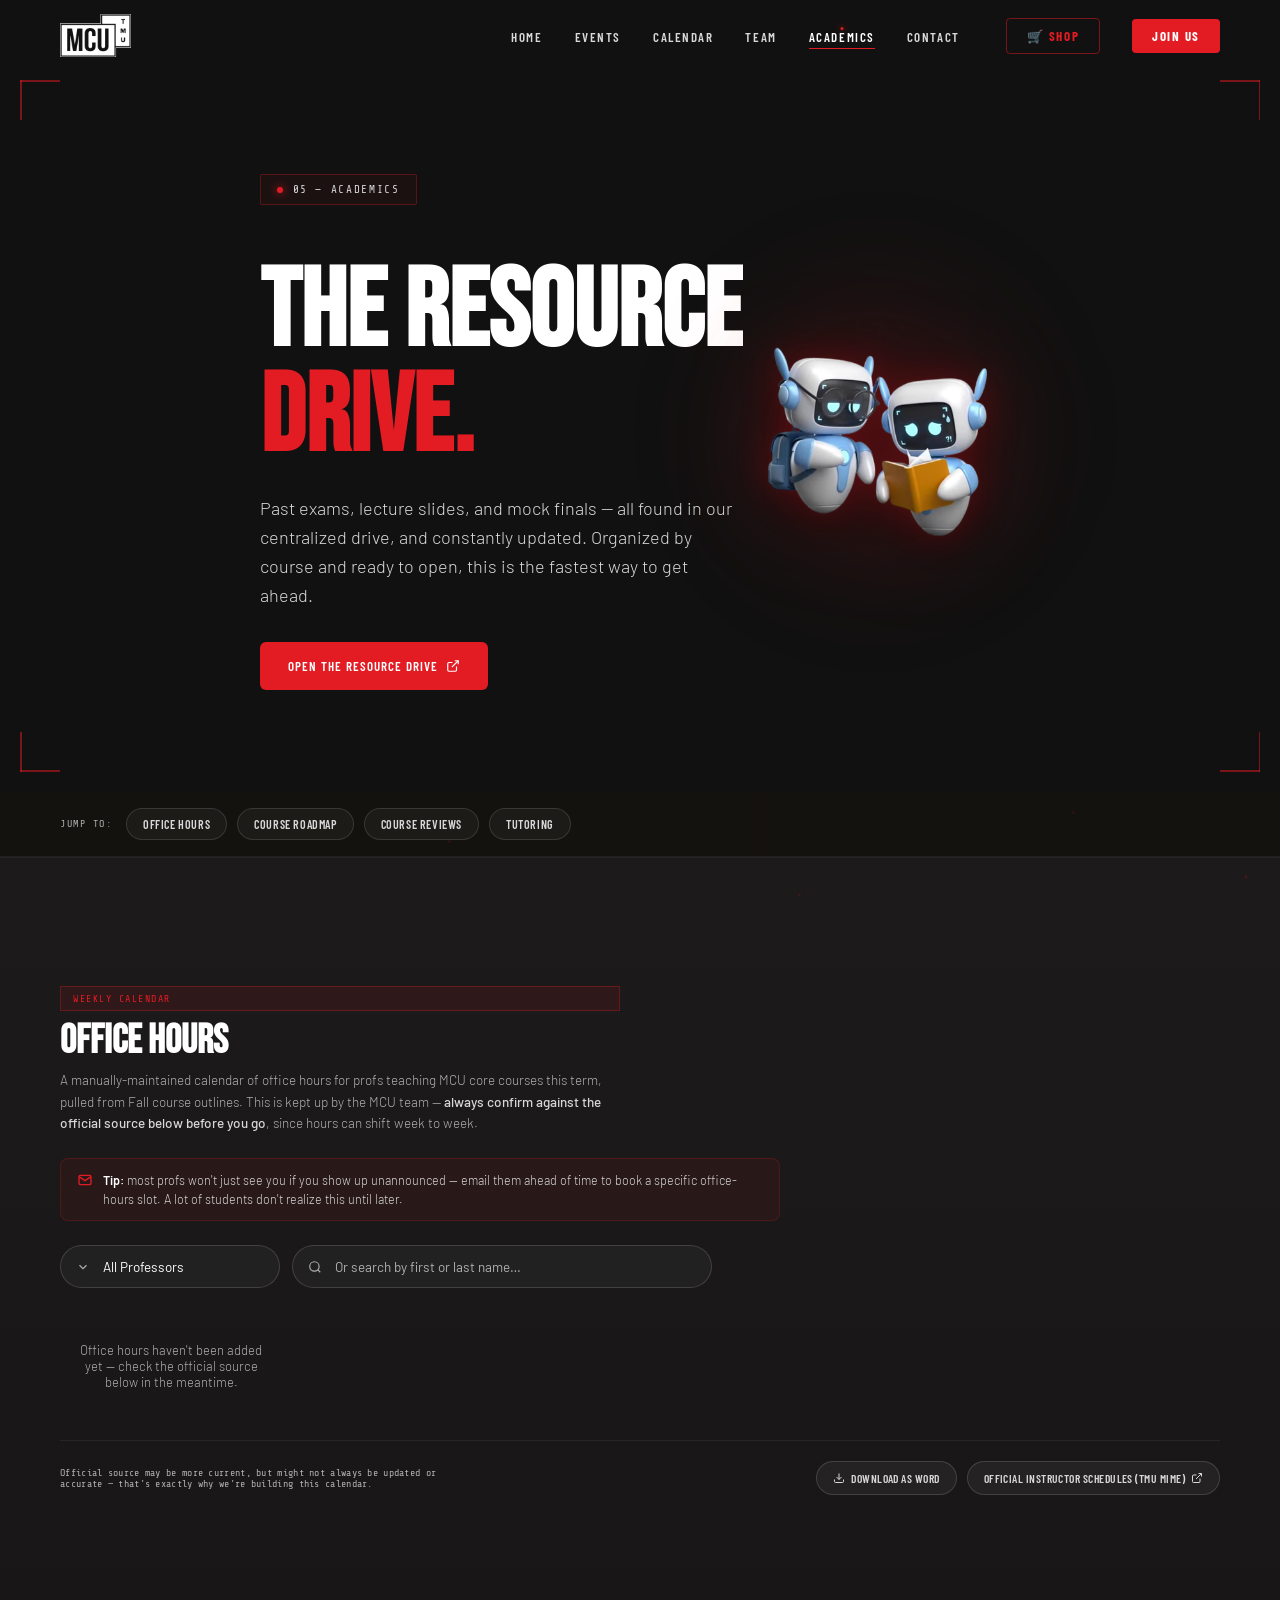
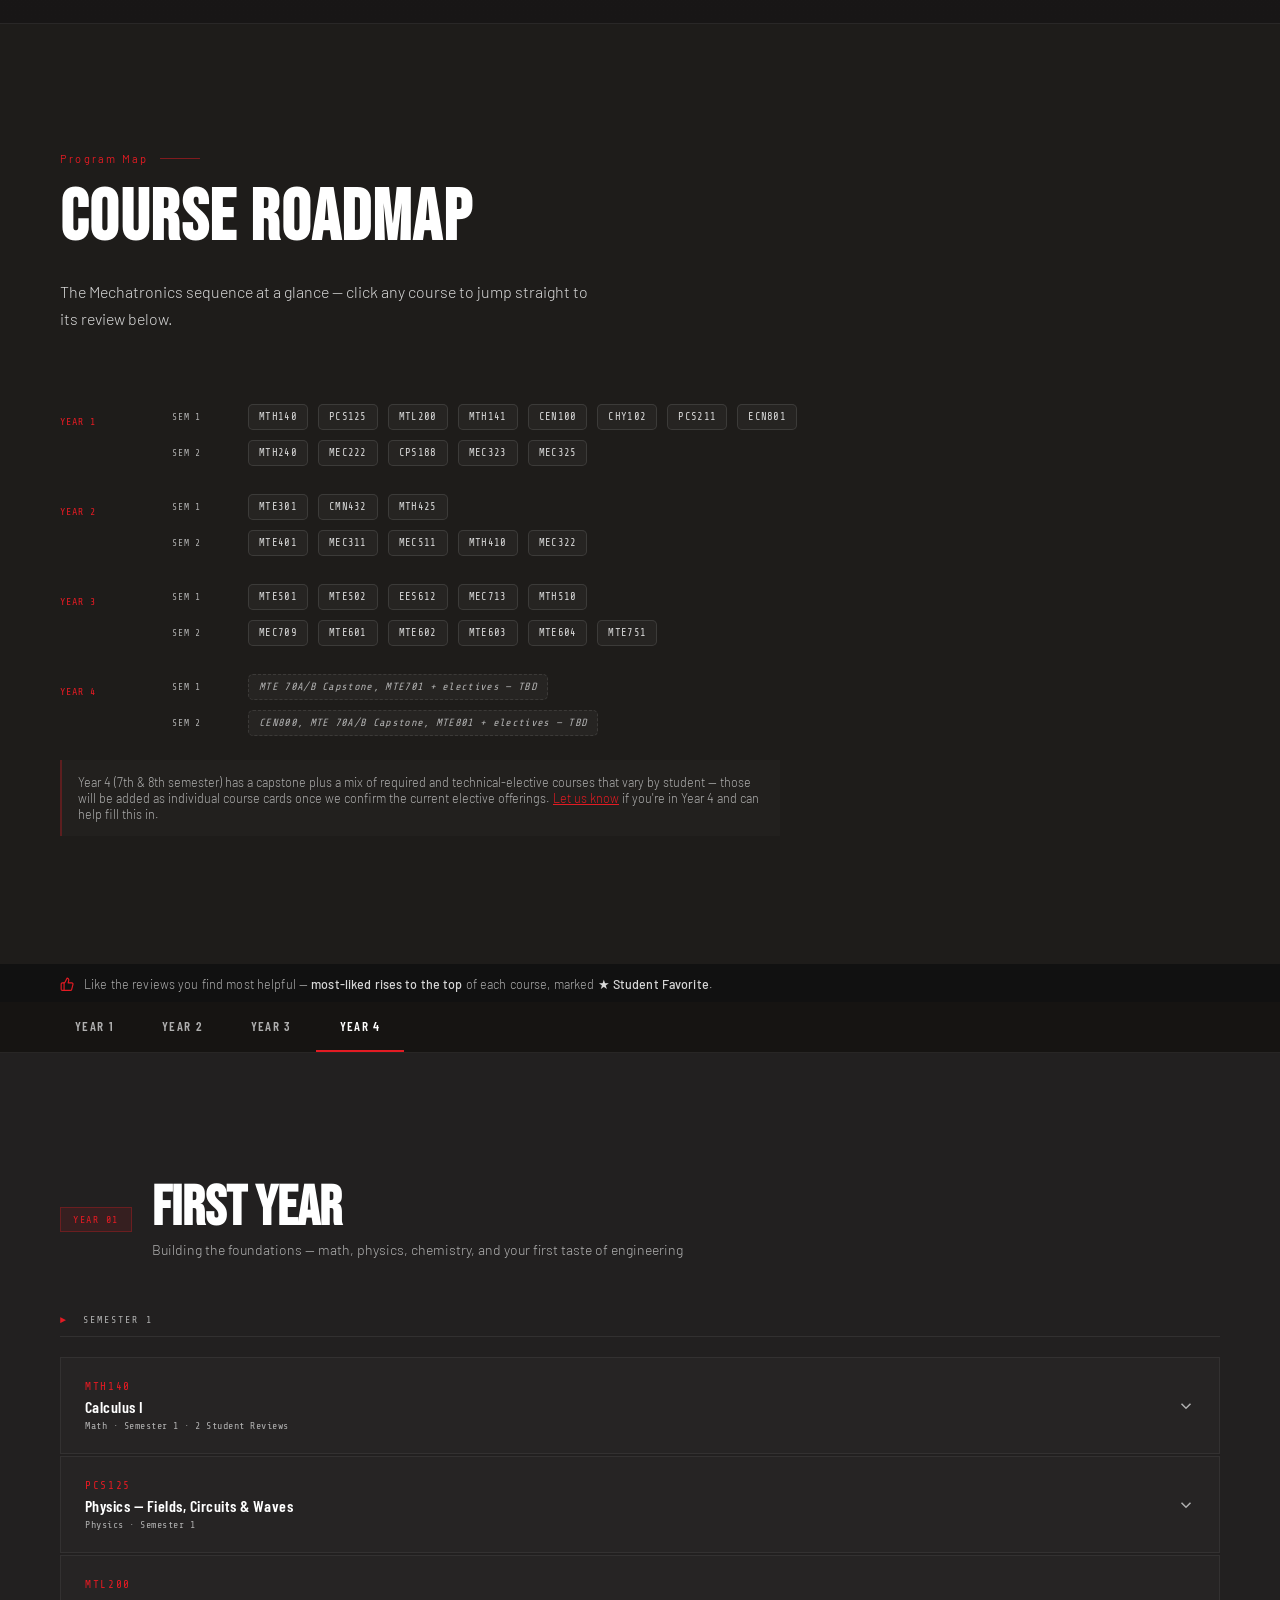
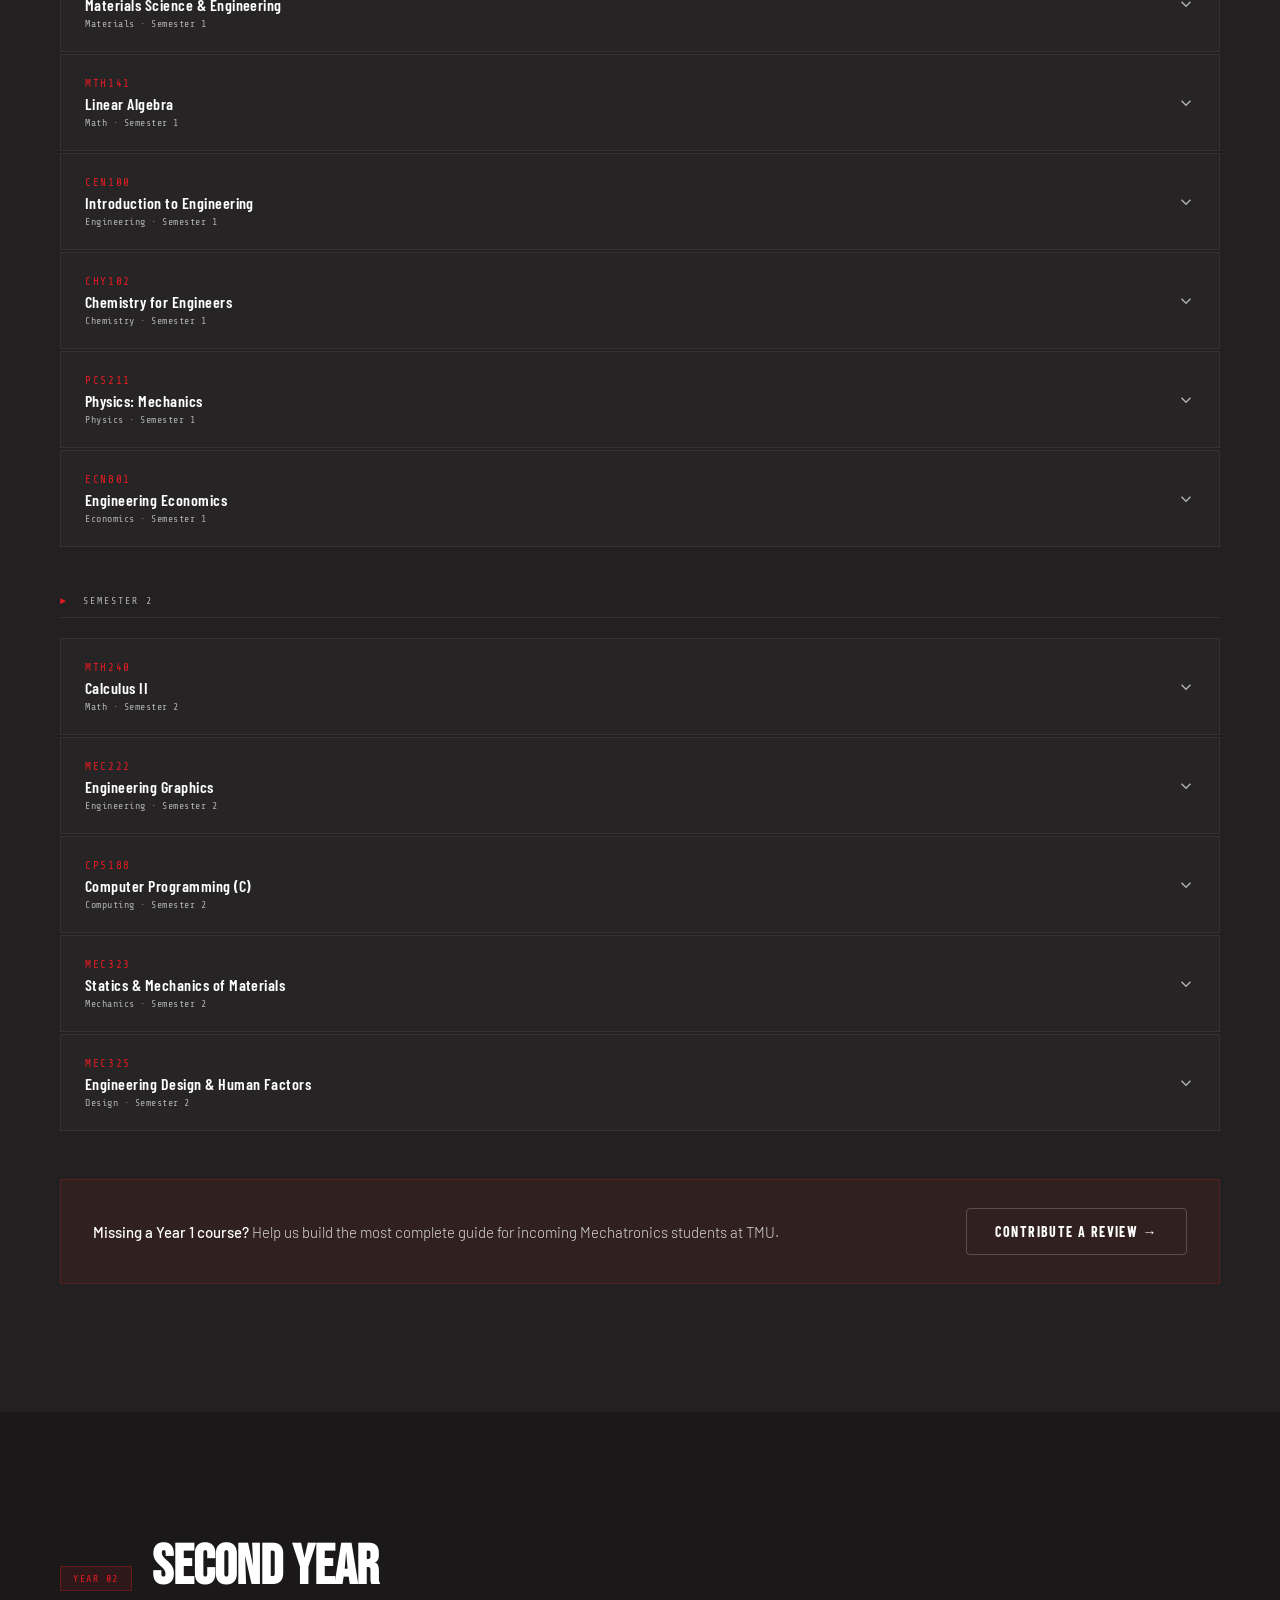
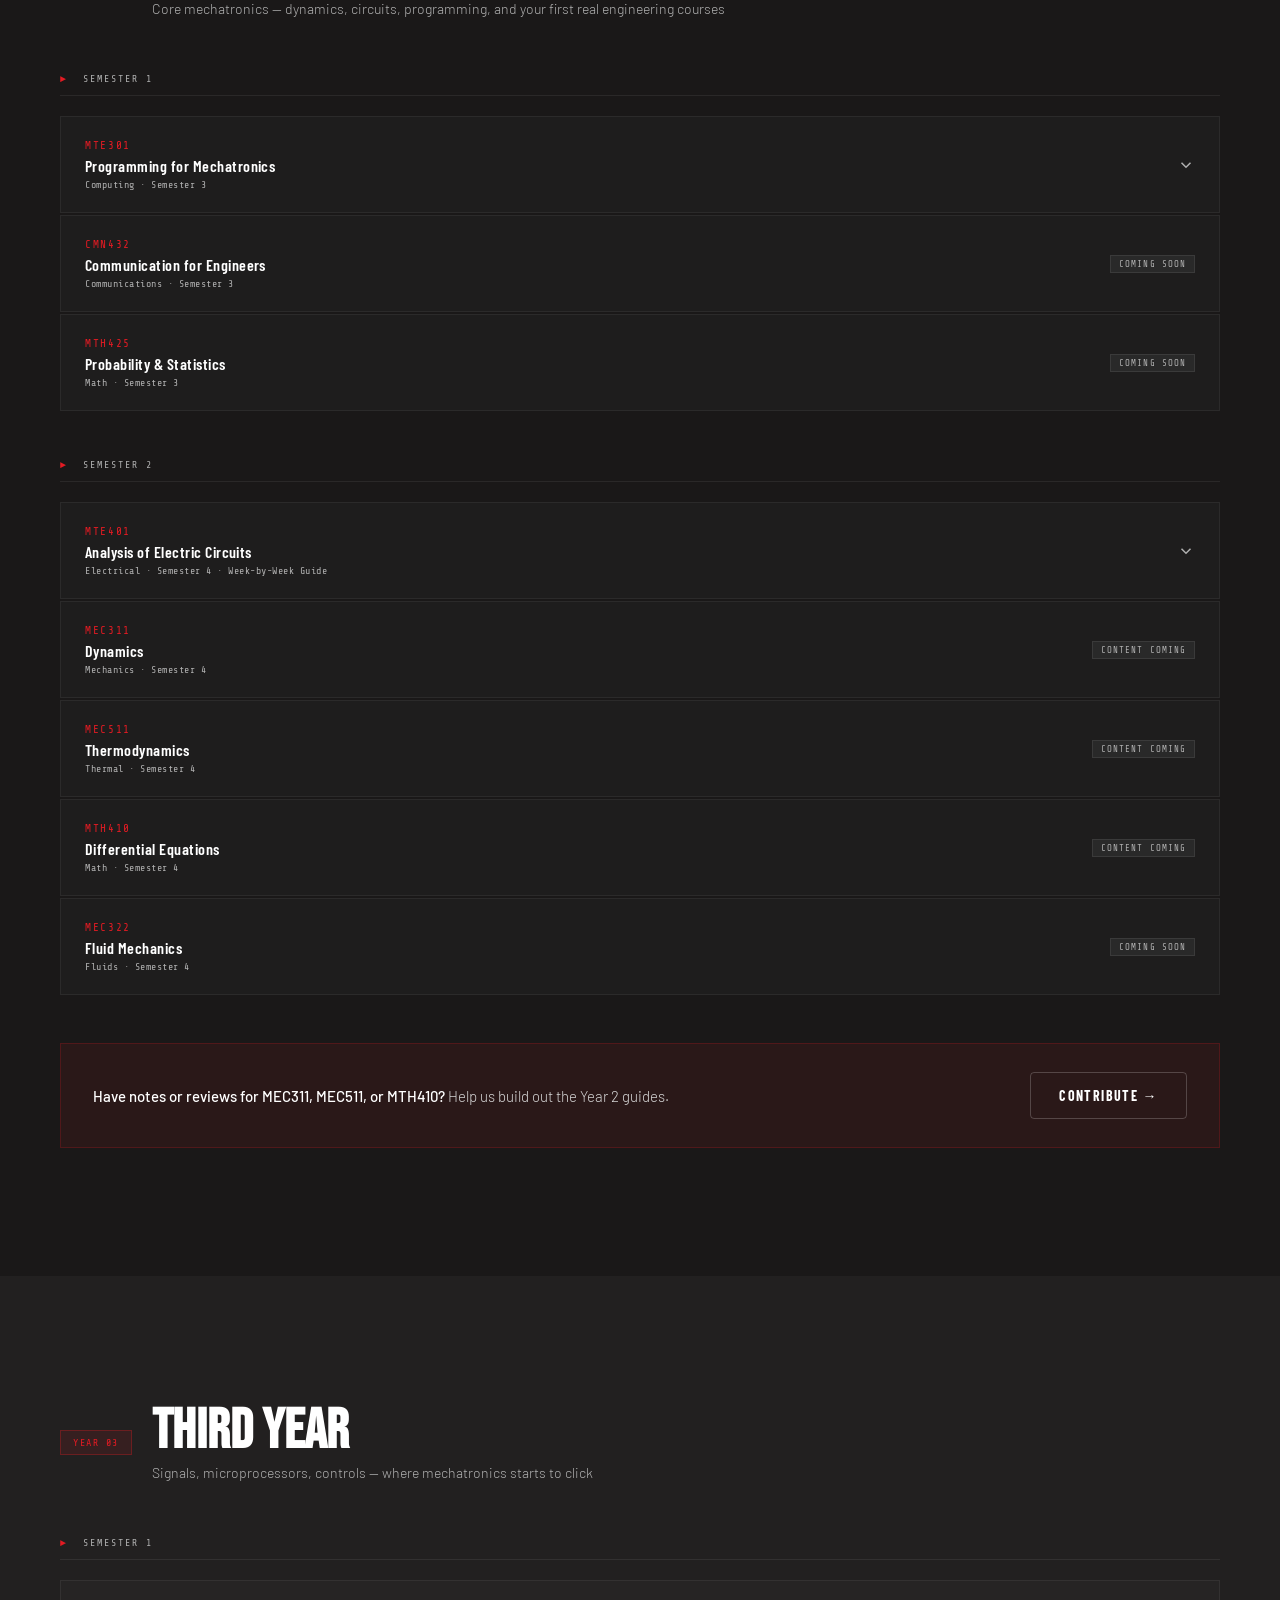
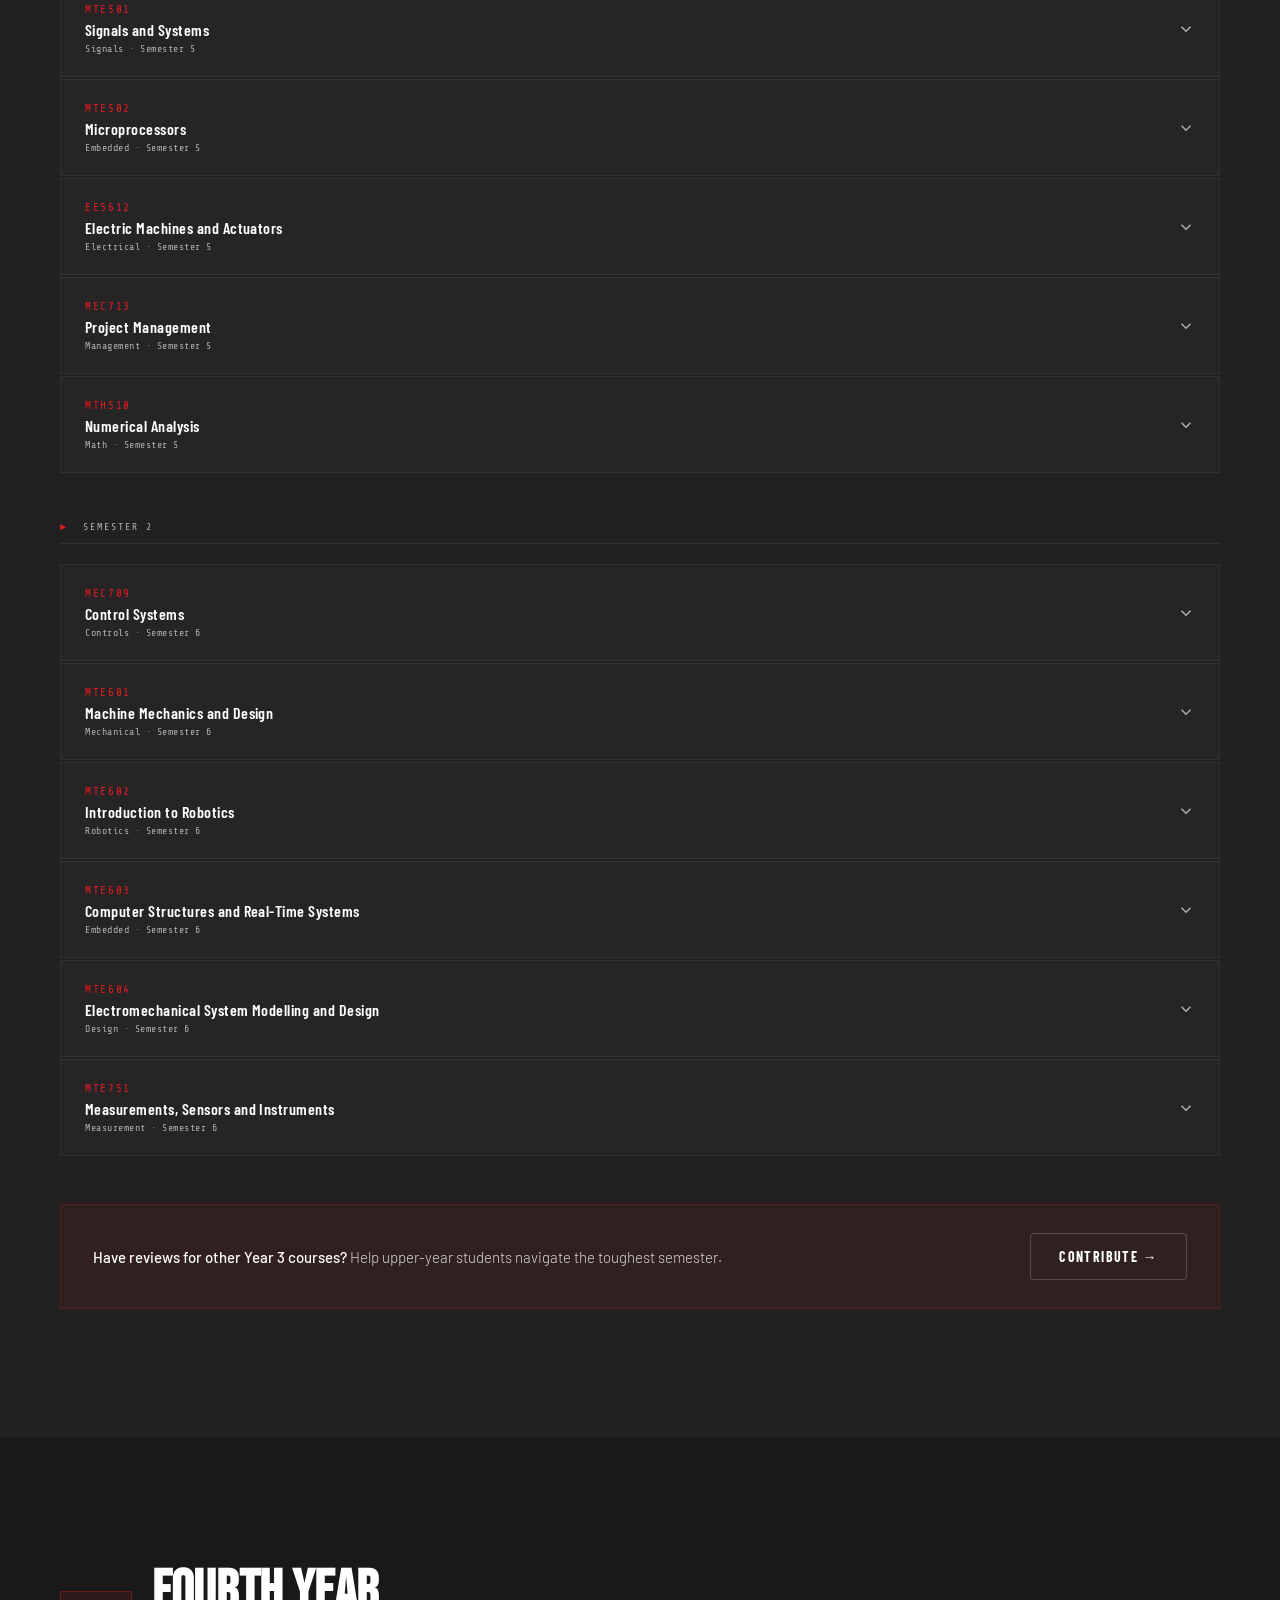
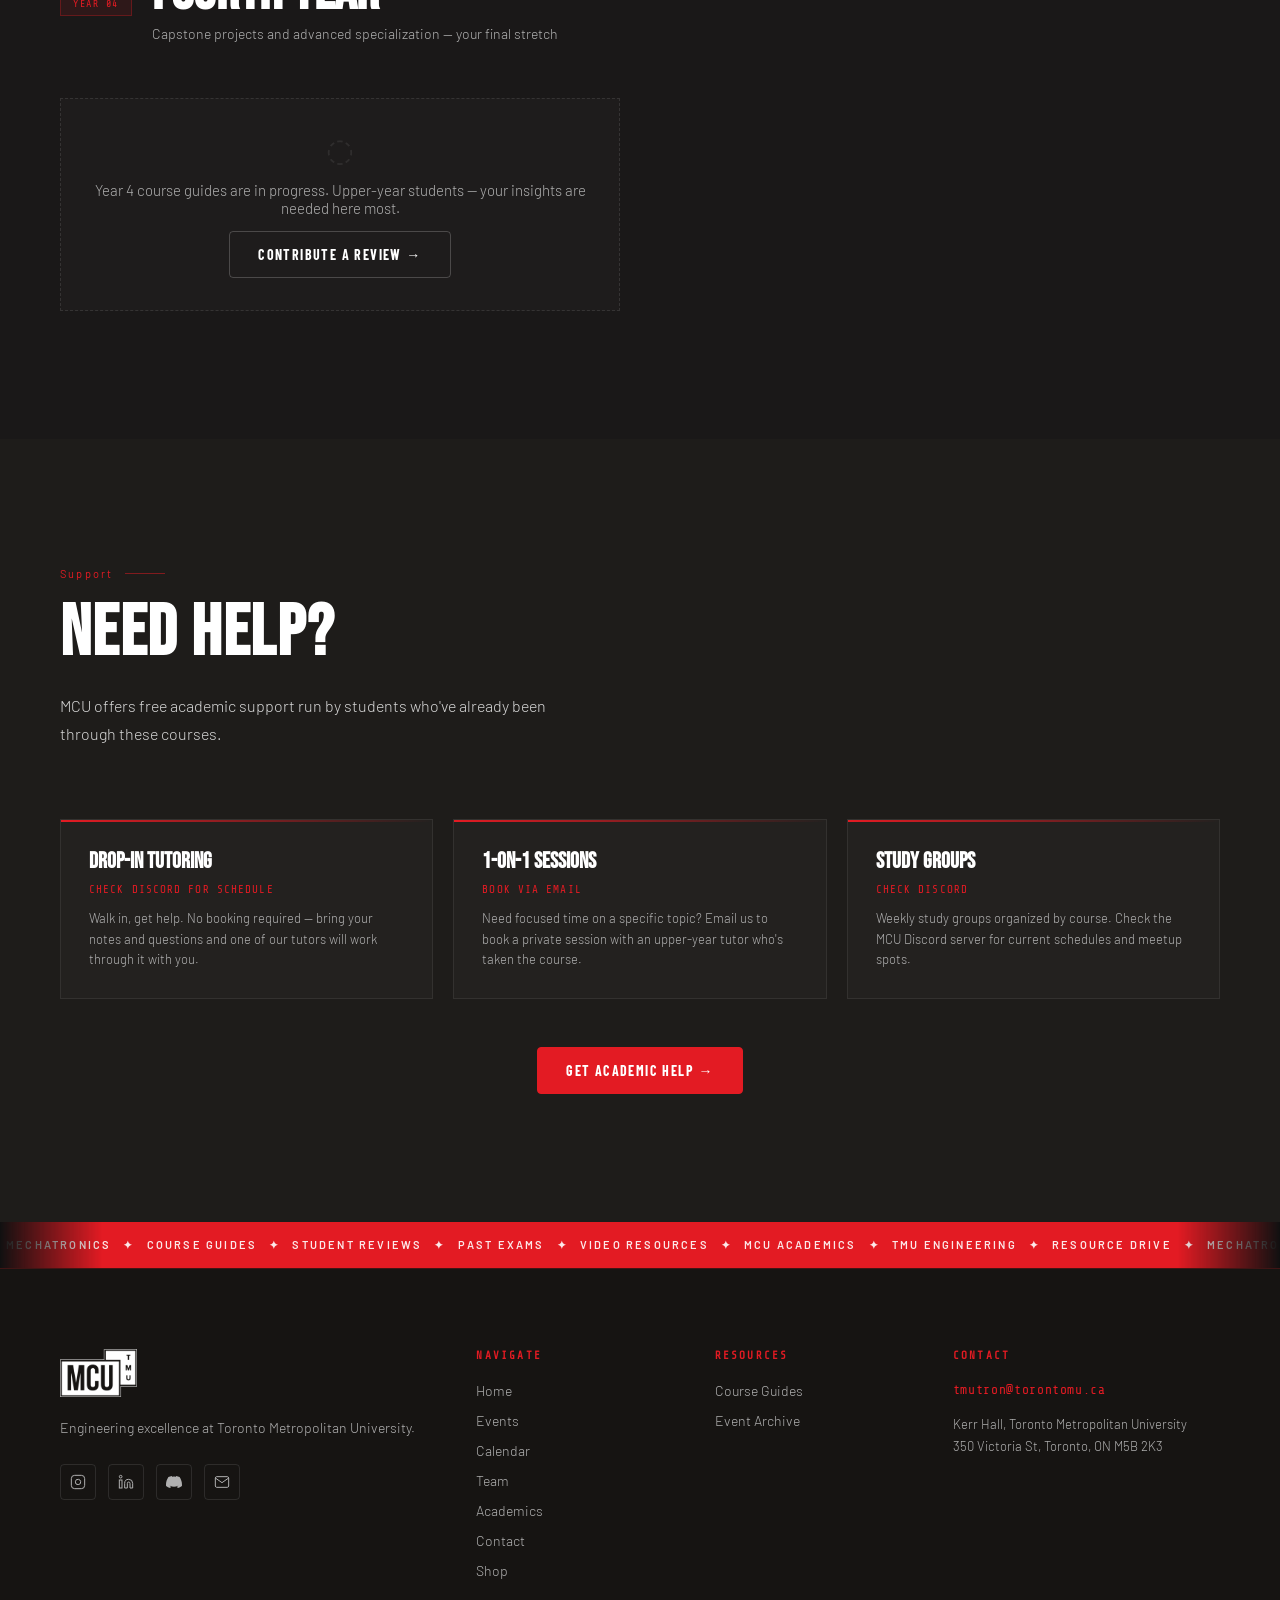
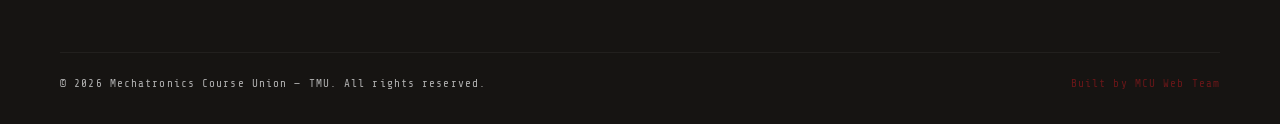
==== academics.html @ f2f5fd99 "Update print statement from 'Hello' to 'Goodbye'" ====
<!DOCTYPE html>
<html lang="en">
<head>
  <meta charset="UTF-8" />
  <meta name="viewport" content="width=device-width, initial-scale=1.0" />
  <title>Academics — MCU | Mechatronics Course Union · TMU</title>
  <meta name="description" content="Course guides, student reviews, video resources, and tutoring support — curated by MCU students who've been there." />
  <link rel="icon" href="/favicon.ico" sizes="any">
  <link rel="icon" type="image/png" sizes="32x32" href="/favicon-32.png">
  <link rel="icon" type="image/png" sizes="16x16" href="/favicon-16.png">
  <link rel="apple-touch-icon" href="/apple-touch-icon.png">
  <link rel="icon" type="image/png" sizes="192x192" href="/favicon-192.png">
  <link rel="preconnect" href="https://fonts.googleapis.com" />
  <link rel="preconnect" href="https://fonts.gstatic.com" crossorigin />
  <link href="https://fonts.googleapis.com/css2?family=Bebas+Neue&family=Barlow:ital,wght@0,300;0,400;0,500;0,600;1,300&family=Barlow+Condensed:wght@400;600;700&family=Share+Tech+Mono&display=swap" rel="stylesheet" />
  <link rel="stylesheet" href="css/style.css" />
  <style>
    #academics-hero {
      min-height: 60vh;
      background: var(--black);
      display: flex;
      align-items: center;
      padding-top: var(--nav-h);
      position: relative;
      overflow: hidden;
    }
    #academics-hero canvas { position: absolute; inset: 0; width: 100%; height: 100%; z-index: 0; }
    .ac-hero-inner { display: flex; align-items: center; justify-content: space-between; gap: 48px; padding: clamp(60px,8vw,120px) 0; }
    .ac-hero-left { flex: 1; min-width: 0; }
    .ac-hero-right { flex-shrink: 0; }
    .ac-hud-panel {
      background: rgba(255,255,255,0.03);
      border: 1px solid rgba(227,27,35,0.3);
      padding: 28px 32px;
      font-family: var(--font-mono);
      font-size: 11px;
      color: var(--steel);
      text-transform: uppercase;
      letter-spacing: 0.1em;
      position: relative;
    }
    .ac-hud-panel::before { content: ''; position: absolute; top: 0; left: 0; right: 0; height: 2px; background: linear-gradient(90deg, var(--red), transparent); }
    .ac-hud-row { display: flex; align-items: baseline; gap: 12px; padding: 10px 0; border-bottom: 1px solid rgba(255,255,255,0.06); }
    .ac-hud-row:last-child { border-bottom: none; }
    .ac-hud-num { font-size: 28px; color: var(--red); font-family: var(--font-display); letter-spacing: 0; line-height: 1; }
    .ac-hud-label { font-size: 10px; color: var(--steel); }
    #office-hours-strip {
      background: linear-gradient(180deg, #1c1a1a 0%, #181616 100%);
      border-top: 1px solid rgba(255,255,255,0.06);
      border-bottom: 1px solid rgba(255,255,255,0.06);
      padding: 28px 0;
      position: relative;
    }
    .oh-strip-inner {
      display: flex;
      align-items: center;
      justify-content: space-between;
      gap: 24px;
      flex-wrap: wrap;
    }
    .oh-left { display: flex; align-items: center; gap: 18px; }
    .oh-icon {
      width: 44px; height: 44px;
      border-radius: 10px;
      background: rgba(227,27,35,0.1);
      border: 1px solid rgba(227,27,35,0.3);
      display: flex; align-items: center; justify-content: center;
      flex-shrink: 0; color: var(--red);
    }
    .oh-text h3 {
      font-family: var(--font-cond); font-size: 16px; font-weight: 700;
      letter-spacing: 0.04em; color: var(--white); text-transform: uppercase; margin-bottom: 3px;
    }
    .oh-text p { font-family: var(--font-body); font-size: 13px; color: var(--steel); font-weight: 300; max-width: 480px; }
    .oh-link-btn {
      display: inline-flex; align-items: center; gap: 8px;
      font-family: var(--font-cond); font-size: 12px; font-weight: 600;
      letter-spacing: 0.08em; text-transform: uppercase;
      color: var(--white); background: var(--red);
      padding: 12px 22px; text-decoration: none; border-radius: 6px;
      transition: background 0.2s, transform 0.2s; flex-shrink: 0; white-space: nowrap;
    }
    .oh-link-btn:hover { background: #ff2530; transform: translateY(-1px); }
    @media (max-width: 700px) {
      .oh-strip-inner { flex-direction: column; align-items: flex-start; }
      .oh-link-btn { width: 100%; justify-content: center; }
    }
    .year-tab-bar {
      position: sticky; top: var(--nav-h); z-index: 50;
      background: #161412; border-bottom: 1px solid rgba(255,255,255,0.08);
      display: flex; align-items: center; overflow-x: auto; scrollbar-width: none;
    }
    .year-tab-bar::-webkit-scrollbar { display: none; }
    .year-tab-bar-inner { display: flex; align-items: center; gap: 0; padding: 0 clamp(16px,4vw,64px); min-width: max-content; }
    .yr-tab {
      font-family: var(--font-cond); font-size: 13px; font-weight: 600;
      letter-spacing: 0.1em; text-transform: uppercase; color: var(--steel);
      padding: 16px 24px; cursor: pointer; border: none; background: none;
      border-bottom: 2px solid transparent; transition: color 0.2s, border-color 0.2s; white-space: nowrap;
    }
    .yr-tab:hover { color: var(--white); }
    .yr-tab.active { color: var(--white); border-bottom-color: var(--red); }
    .year-section { padding: var(--section-pad) 0; position: relative; overflow: hidden; }
    .year-section:nth-child(odd) { background: #222020; }
    .year-section:nth-child(even) { background: #1a1818; }
    .year-section-header { display: flex; align-items: center; gap: 20px; margin-bottom: 56px; }
    .year-badge {
      font-family: var(--font-mono); font-size: 10px; letter-spacing: 0.15em;
      color: var(--red); background: rgba(227,27,35,0.1);
      border: 1px solid rgba(227,27,35,0.3); padding: 6px 12px; text-transform: uppercase;
    }
    .year-title-block { flex: 1; }
    .year-title-block h2 { font-family: var(--font-display); font-size: clamp(36px,5vw,56px); color: var(--white); line-height: 1; margin-bottom: 4px; }
    .year-title-block p { font-family: var(--font-body); font-size: 14px; color: var(--steel); font-weight: 300; }
    .semester-label {
      font-family: var(--font-mono); font-size: 10px; letter-spacing: 0.2em; text-transform: uppercase;
      color: var(--steel); margin-bottom: 20px; padding-bottom: 10px; border-bottom: 1px solid rgba(255,255,255,0.07);
    }
    .semester-label span { color: var(--red); margin-right: 8px; }
    .courses-grid {
      display: flex;
      flex-direction: column;
      gap: 2px;
      margin-bottom: 48px;
    }
    .course-card { background: rgba(255,255,255,0.02); border: 1px solid rgba(255,255,255,0.06); overflow: hidden; transition: border-color 0.25s; }
    .course-card:hover { border-color: rgba(227,27,35,0.25); }
    .course-card.has-content { cursor: pointer; }
    .course-header { display: flex; align-items: center; justify-content: space-between; padding: 22px 24px; cursor: pointer; user-select: none; position: relative; }
    .course-header::before {
      content: ''; position: absolute; left: 0; top: 0; bottom: 0; width: 3px;
      background: var(--red); transform: scaleY(0);
      transition: transform 0.25s var(--ease-out-expo); transform-origin: bottom;
    }
    .course-card:hover .course-header::before, .course-card.open .course-header::before { transform: scaleY(1); }
    .course-code { font-family: var(--font-mono); font-size: 11px; color: var(--red); letter-spacing: 0.15em; margin-bottom: 4px; text-transform: uppercase; }
    .course-name { font-family: var(--font-cond); font-size: 16px; font-weight: 600; color: var(--white); letter-spacing: 0.03em; }
    .course-meta { font-family: var(--font-mono); font-size: 10px; color: var(--steel); margin-top: 4px; letter-spacing: 0.05em; }
    .course-chevron { color: var(--steel); transition: transform 0.3s var(--ease-out-expo), color 0.2s; flex-shrink: 0; }
    .course-card.open .course-chevron { transform: rotate(180deg); color: var(--red); }
    .course-coming-tag {
      font-family: var(--font-mono); font-size: 9px; letter-spacing: 0.12em;
      color: var(--steel); background: rgba(255,255,255,0.05);
      border: 1px solid rgba(255,255,255,0.08); padding: 3px 8px; text-transform: uppercase;
    }
    .course-body { max-height: 0; overflow: hidden; transition: max-height 0.55s cubic-bezier(0.16, 1, 0.3, 1); }
    .course-body.open { max-height: 4000px; }
    .course-body-inner { padding: 0 24px 28px; }
    .course-overview {
      font-family: var(--font-body); font-size: 14px; color: var(--steel-light);
      font-weight: 300; line-height: 1.75; margin-bottom: 20px;
      padding: 16px; background: rgba(255,255,255,0.02); border-left: 2px solid rgba(227,27,35,0.3);
    }
    .review-section { margin-bottom: 24px; }
    .review-section-title { font-family: var(--font-mono); font-size: 10px; letter-spacing: 0.18em; color: var(--red); text-transform: uppercase; margin-bottom: 12px; font-weight: 600; }
    .review-text { font-family: var(--font-body); font-size: 14.5px; color: var(--steel-light); font-weight: 300; line-height: 1.85; }
    .review-text ul { margin: 8px 0 8px 16px; display: flex; flex-direction: column; gap: 4px; }
    .review-text li::marker { color: var(--red); }
    .course-links { display: flex; flex-wrap: wrap; gap: 10px; margin-top: 18px; }
    .weeks-table { margin-top: 16px; }
    .weeks-table-header {
      display: grid; grid-template-columns: 70px 1fr; gap: 16px;
      padding: 8px 0; border-bottom: 1px solid rgba(255,255,255,0.08);
      font-family: var(--font-mono); font-size: 9px; letter-spacing: 0.15em; color: var(--steel); text-transform: uppercase;
    }
    .week-row { display: grid; grid-template-columns: 70px 1fr; gap: 16px; padding: 14px 0; border-bottom: 1px solid rgba(255,255,255,0.04); align-items: start; }
    .week-row:last-child { border-bottom: none; }
    .week-num { font-family: var(--font-mono); font-size: 10px; color: var(--red); letter-spacing: 0.1em; }
    .week-topic { font-family: var(--font-body); font-size: 14px; color: var(--steel-light); font-weight: 300; line-height: 2; }
    .prof-chip {
      display: inline-flex; align-items: center; gap: 6px;
      font-family: var(--font-mono); font-size: 10px; letter-spacing: 0.08em;
      color: var(--steel); background: rgba(255,255,255,0.04);
      border: 1px solid rgba(255,255,255,0.08); padding: 4px 10px; margin-bottom: 14px;
    }
    .prof-chip span { color: var(--steel-light); }
    .coming-soon-card { background: rgba(255,255,255,0.015); border: 1px dashed rgba(255,255,255,0.1); padding: 32px 24px; text-align: center; }
    .coming-soon-card .cs-icon { font-family: var(--font-mono); font-size: 24px; color: rgba(255,255,255,0.08); margin-bottom: 12px; }
    .coming-soon-card p { font-family: var(--font-body); font-size: 13px; color: var(--steel); font-weight: 300; margin-bottom: 14px; }
    #ac-tutoring { background: #1e1c1a; padding: var(--section-pad) 0; position: relative; overflow: hidden; }
    .tutoring-grid { display: grid; grid-template-columns: repeat(auto-fill, minmax(280px,1fr)); gap: 20px; margin-top: 48px; }
    .tutoring-card { background: rgba(255,255,255,0.025); border: 1px solid rgba(255,255,255,0.07); padding: 28px; position: relative; overflow: hidden; }
    .tutoring-card::before { content: ''; position: absolute; top: 0; left: 0; right: 0; height: 2px; background: linear-gradient(90deg, var(--red), transparent); }
    .tutoring-card h4 { font-family: var(--font-display); font-size: 22px; color: var(--white); margin-bottom: 8px; }
    .tutoring-card .tc-detail { font-family: var(--font-mono); font-size: 11px; color: var(--red); letter-spacing: 0.1em; margin-bottom: 12px; text-transform: uppercase; }
    .tutoring-card p { font-family: var(--font-body); font-size: 13px; color: var(--steel); font-weight: 300; line-height: 1.6; }
    .contribute-strip {
      background: rgba(227,27,35,0.08); border: 1px solid rgba(227,27,35,0.2);
      padding: 28px 32px; display: flex; align-items: center; justify-content: space-between;
      gap: 24px; margin-top: 48px; flex-wrap: wrap;
    }
    .contribute-strip p { font-family: var(--font-body); font-size: 15px; color: var(--steel-light); font-weight: 300; }
    .contribute-strip p strong { color: var(--white); font-weight: 500; }
    @media (max-width: 900px) {
      .ac-hero-inner { flex-direction: column; }
      .ac-hero-right { width: 100%; }
      .ac-hud-panel { display: grid; grid-template-columns: repeat(3,1fr); gap: 0; }
      .ac-hud-row { border-bottom: none; border-right: 1px solid rgba(255,255,255,0.06); flex-direction: column; gap: 4px; padding: 12px 16px; }
      .ac-hud-row:last-child { border-right: none; }
    }
    @media (max-width: 600px) {
      .year-tab-bar-inner { gap: 0; padding: 0 16px; }
      .yr-tab { padding: 14px 16px; font-size: 12px; }
      .contribute-strip { flex-direction: column; align-items: flex-start; }
      .ac-hud-panel { grid-template-columns: 1fr; }
      .ac-hud-row { border-right: none; border-bottom: 1px solid rgba(255,255,255,0.06); }
    }
    .ac-likes-note {
      display: flex; align-items: center; gap: 10px; flex-wrap: wrap;
      padding: 10px 0; margin-top: 2px;
    }
    .ac-likes-note svg { color: var(--red); flex-shrink: 0; width: 14px; height: 14px; }
    .ac-likes-note span {
      font-family: var(--font-body); font-size: 12.5px; font-weight: 300;
      color: var(--steel); letter-spacing: 0.01em;
    }
    .ac-likes-note strong { color: var(--steel-light); font-weight: 500; }
    .review-block { position: relative; min-width: 0; }
    .review-block-header {
      display: flex; align-items: center; justify-content: space-between;
      gap: 12px 16px; flex-wrap: wrap;
      margin-top: 28px; padding-top: 20px;
      border-top: 1px solid rgba(255,255,255,0.07);
    }
    .review-block:first-child .review-block-header,
    .review-block-header.rb-first {
      margin-top: 0; padding-top: 0; border-top: none;
    }
    .rb-header-left { display: flex; align-items: center; gap: 10px; flex-wrap: wrap; min-width: 0; }
    .rb-title {
      font-family: var(--font-mono); font-size: 10px; letter-spacing: 0.18em;
      color: var(--red); text-transform: uppercase; font-weight: 600; white-space: nowrap;
    }
    .review-block-header .prof-chip { margin: 0; }
    .rb-favorite-tag {
      display: none; align-items: center; gap: 5px;
      font-family: var(--font-mono); font-size: 9px; letter-spacing: 0.14em;
      color: var(--red); background: rgba(227,27,35,0.12);
      border: 1px solid rgba(227,27,35,0.35);
      padding: 4px 10px; border-radius: 20px; text-transform: uppercase;
      white-space: nowrap; flex-shrink: 0;
    }
    .rb-favorite-tag::before { content: '★'; font-size: 10px; line-height: 1; }
    .review-block.rb-top .rb-favorite-tag { display: inline-flex; }
    .like-btn {
      display: inline-flex; align-items: center; gap: 8px;
      font-family: var(--font-cond); font-size: 12px; font-weight: 600; letter-spacing: 0.05em;
      color: var(--steel-light); background: rgba(255,255,255,0.04);
      border: 1px solid rgba(255,255,255,0.14); border-radius: 20px;
      padding: 7px 15px 7px 12px; cursor: pointer; flex-shrink: 0;
      transition: background 0.2s var(--ease-out-expo), border-color 0.2s, color 0.2s, transform 0.15s;
    }
    .like-btn:hover:not(:disabled) { border-color: rgba(227,27,35,0.55); color: var(--white); background: rgba(227,27,35,0.09); transform: translateY(-1px); }
    .like-btn:disabled { opacity: 0.7; cursor: default; }
    .like-btn svg {
      width: 15px; height: 15px; flex-shrink: 0;
      transition: transform 0.3s cubic-bezier(0.34,1.56,0.64,1), fill 0.2s, stroke 0.2s;
    }
    .like-btn.liked { border-color: var(--red); background: rgba(227,27,35,0.16); color: var(--white); cursor: default; }
    .like-btn.liked svg { fill: var(--red); stroke: var(--red); transform: scale(1.12); }
    .like-btn.pulsing svg { animation: like-pop 0.42s var(--ease-out-expo); }
    @keyframes like-pop { 0% { transform: scale(1); } 45% { transform: scale(1.45) rotate(-8deg); } 100% { transform: scale(1.12); } }
    .like-count { font-variant-numeric: tabular-nums; min-width: 12px; text-align: left; }
    .like-btn.like-error { border-color: #ff5555; color: #ff8080; animation: like-shake 0.4s; }
    @keyframes like-shake { 0%,100% { transform: translateX(0); } 25% { transform: translateX(-3px); } 75% { transform: translateX(3px); } }
    @media (max-width: 480px) {
      .review-block-header { gap: 10px; }
      .rb-header-left { width: 100%; justify-content: space-between; }
    }
    .course-header { flex-wrap: wrap; row-gap: 8px; }
    .course-header > div:first-child { min-width: 0; flex: 1 1 auto; }
    .course-code, .course-name, .course-meta { overflow-wrap: break-word; word-break: break-word; }
    .course-overview, .review-text, .week-topic { overflow-wrap: break-word; word-break: break-word; }
    .weeks-table-header, .week-row { min-width: 0; }
    .week-topic { min-width: 0; }
    .weeks-table-header > div:last-child, .week-row > div:last-child { min-width: 0; }
    .course-coming-tag { flex-shrink: 0; }
    .course-links { align-items: flex-start; }
    .course-link-btn { max-width: 100%; }
    .prof-chip { flex-wrap: wrap; }

    /* ══ QUICK-JUMP STRIP ══ */
    #ac-quicklinks { background: #14120f; border-bottom: 1px solid rgba(255,255,255,0.06); padding: 16px 0; }
    .ql-inner { display: flex; align-items: center; gap: 10px; flex-wrap: wrap; }
    .ql-label { font-family: var(--font-mono); font-size: 10px; letter-spacing: 0.15em; color: var(--steel); text-transform: uppercase; margin-right: 4px; }
    .ql-btn {
      font-family: var(--font-cond); font-size: 12px; font-weight: 600; letter-spacing: 0.05em; text-transform: uppercase;
      color: var(--steel-light); background: rgba(255,255,255,0.04); border: 1px solid rgba(255,255,255,0.12);
      padding: 8px 16px; border-radius: 20px; text-decoration: none; transition: border-color 0.2s, color 0.2s, background 0.2s;
    }
    .ql-btn:hover { border-color: var(--red); color: var(--white); background: rgba(227,27,35,0.1); }

    /* ══ OFFICE HOURS ══ */
    #office-hours { background: linear-gradient(180deg, #1c1a1a 0%, #181616 100%); border-top: 1px solid rgba(255,255,255,0.06); border-bottom: 1px solid rgba(255,255,255,0.06); padding: var(--section-pad) 0; }
    .oh-cal-header { display: flex; align-items: flex-end; justify-content: space-between; gap: 20px; flex-wrap: wrap; margin-bottom: 24px; }
    .oh-cal-header p { font-family: var(--font-body); font-size: 13.5px; color: var(--steel); font-weight: 300; max-width: 560px; line-height: 1.6; margin-top: 8px; }
    .oh-tip { display: flex; align-items: flex-start; gap: 10px; background: rgba(227,27,35,0.07); border: 1px solid rgba(227,27,35,0.2); border-radius: 8px; padding: 12px 16px; margin-bottom: 24px; max-width: 720px; }
    .oh-tip svg { flex-shrink: 0; color: var(--red); margin-top: 1px; }
    .oh-tip p { font-family: var(--font-body); font-size: 12.5px; color: var(--steel-light); font-weight: 300; line-height: 1.5; }
    .oh-tip strong { color: var(--white); font-weight: 600; }
    .oh-controls { display: flex; gap: 12px; flex-wrap: wrap; margin-bottom: 24px; }
    .oh-select-wrap, .oh-search-wrap { position: relative; }
    .oh-select-wrap { min-width: 220px; }
    .oh-search-wrap { flex: 1; min-width: 220px; max-width: 420px; }
    .oh-select-wrap svg, .oh-search-wrap svg { position: absolute; left: 16px; top: 50%; transform: translateY(-50%); color: var(--steel); pointer-events: none; }
    #oh-prof-select, #oh-search-input {
      width: 100%; background: rgba(255,255,255,0.04); border: 1px solid rgba(255,255,255,0.14); border-radius: 24px;
      padding: 12px 18px 12px 42px; font-family: var(--font-body); font-size: 13.5px; color: var(--white); outline: none;
      transition: border-color 0.2s, background 0.2s; appearance: none;
    }
    #oh-prof-select { cursor: pointer; }
    #oh-search-input::placeholder { color: var(--steel); }
    #oh-prof-select:focus, #oh-search-input:focus { border-color: var(--red); background: rgba(255,255,255,0.06); }
    .oh-cal-grid { display: grid; grid-template-columns: repeat(5, 1fr); gap: 12px; margin-bottom: 20px; }
    .oh-day-col { background: rgba(255,255,255,0.02); border: 1px solid rgba(255,255,255,0.07); border-radius: 8px; overflow: hidden; min-height: 100px; }
    .oh-day-head { font-family: var(--font-cond); font-size: 12px; font-weight: 700; letter-spacing: 0.08em; text-transform: uppercase; color: var(--white); background: rgba(227,27,35,0.12); padding: 10px 12px; border-bottom: 1px solid rgba(227,27,35,0.25); }
    .oh-day-body { padding: 10px; display: flex; flex-direction: column; gap: 8px; }
    .oh-slot { background: rgba(255,255,255,0.04); border-left: 2px solid var(--red); border-radius: 4px; padding: 8px 10px; cursor: pointer; transition: background 0.15s; }
    .oh-slot:hover { background: rgba(227,27,35,0.1); }
    .oh-slot-time { font-family: var(--font-mono); font-size: 10px; color: var(--red); letter-spacing: 0.05em; margin-bottom: 3px; }
    .oh-slot-prof { font-family: var(--font-body); font-size: 12.5px; color: var(--steel-light); font-weight: 500; line-height: 1.35; }
    .oh-slot-meta { font-family: var(--font-body); font-size: 11px; color: var(--steel); font-weight: 300; margin-top: 2px; }
    .oh-empty-state { text-align: center; padding: 30px 20px; font-family: var(--font-body); font-size: 13px; color: var(--steel); font-weight: 300; max-width: 480px; margin: 0 auto; }
    .oh-bio-card { display: none; background: rgba(255,255,255,0.03); border: 1px solid rgba(255,255,255,0.08); border-left: 2px solid var(--red); border-radius: 8px; padding: 18px 20px; margin-bottom: 20px; max-width: 640px; }
    .oh-bio-card.active { display: block; }
    .oh-bio-name { font-family: var(--font-cond); font-size: 17px; font-weight: 700; color: var(--white); margin-bottom: 8px; }
    .oh-bio-row { display: flex; gap: 8px; font-family: var(--font-body); font-size: 12.5px; margin-bottom: 4px; }
    .oh-bio-row span:first-child { color: var(--steel); flex-shrink: 0; width: 70px; }
    .oh-bio-row a { color: var(--red); text-decoration: none; }
    .oh-bio-row a:hover { text-decoration: underline; }
    .oh-bio-row span:last-child { color: var(--steel-light); font-weight: 300; }
    .oh-cal-footer { display: flex; align-items: center; justify-content: space-between; gap: 14px; flex-wrap: wrap; margin-top: 8px; padding-top: 20px; border-top: 1px solid rgba(255,255,255,0.06); }
    .oh-cal-footer p { font-family: var(--font-mono); font-size: 10px; color: var(--steel); letter-spacing: 0.03em; max-width: 420px; }
    .oh-footer-links { display: flex; gap: 10px; flex-wrap: wrap; }
    .oh-btn-secondary {
      display: inline-flex; align-items: center; gap: 6px; font-family: var(--font-cond); font-size: 11.5px; font-weight: 600;
      letter-spacing: 0.04em; text-transform: uppercase; color: var(--steel-light); background: rgba(255,255,255,0.05);
      border: 1px solid rgba(255,255,255,0.14); padding: 9px 16px; border-radius: 20px; text-decoration: none; cursor: pointer;
      transition: border-color 0.2s, color 0.2s;
    }
    .oh-btn-secondary:hover { border-color: var(--red); color: var(--white); }
    @media (max-width: 900px) { .oh-cal-grid { grid-template-columns: repeat(2, 1fr); } }
    @media (max-width: 560px) { .oh-cal-grid { grid-template-columns: 1fr; } }

    /* ══ COURSE ROADMAP ══ */
    #course-roadmap { background: #1e1c1a; padding: var(--section-pad) 0; position: relative; overflow: hidden; }
    .roadmap-track { display: flex; flex-direction: column; gap: 28px; margin-top: 40px; }
    .roadmap-year-row { display: flex; align-items: flex-start; gap: 20px; }
    .roadmap-year-tag { flex-shrink: 0; width: 92px; font-family: var(--font-mono); font-size: 10px; letter-spacing: 0.1em; color: var(--red); text-transform: uppercase; padding-top: 12px; }
    .roadmap-sems { flex: 1; display: flex; flex-direction: column; gap: 10px; min-width: 0; }
    .roadmap-sem { display: flex; align-items: center; gap: 10px; flex-wrap: wrap; }
    .roadmap-sem-label { font-family: var(--font-mono); font-size: 9.5px; color: var(--steel); letter-spacing: 0.08em; text-transform: uppercase; width: 66px; flex-shrink: 0; }
    .roadmap-chip {
      font-family: var(--font-mono); font-size: 10.5px; letter-spacing: 0.03em; color: var(--steel-light);
      background: rgba(255,255,255,0.04); border: 1px solid rgba(255,255,255,0.1); border-radius: 5px;
      padding: 6px 10px; text-decoration: none; transition: border-color 0.2s, color 0.2s, background 0.2s;
    }
    .roadmap-chip:hover { border-color: var(--red); color: var(--white); background: rgba(227,27,35,0.1); }
    .roadmap-chip.rc-pending { color: var(--steel); border-style: dashed; font-style: italic; }
    .roadmap-note { font-family: var(--font-body); font-size: 12.5px; color: var(--steel); font-weight: 300; margin-top: 24px; padding: 14px 16px; background: rgba(255,255,255,0.02); border-left: 2px solid rgba(227,27,35,0.3); max-width: 720px; }
    @media (max-width: 700px) {
      .roadmap-year-row { flex-direction: column; gap: 8px; }
      .roadmap-year-tag { width: auto; padding-top: 0; }
      .roadmap-sem { align-items: flex-start; }
    }
  </style>
</head>
<body>
  <div id="loader">
    <div class="loader-inner">
      <svg class="loader-hex" viewBox="0 0 100 116" fill="none">
        <polygon points="50,2 98,28 98,88 50,114 2,88 2,28" stroke="#e31b23" stroke-width="1.5" fill="none" class="hex-stroke"/>
        <polygon points="50,15 85,34 85,82 50,101 15,82 15,34" stroke="#e31b23" stroke-width="0.5" fill="none" opacity="0.4"/>
      </svg>
      <div class="loader-text">
        <span class="mono">INITIALIZING</span>
        <div class="loader-bar"><div class="loader-fill"></div></div>
        <span class="loader-pct mono">0%</span>
      </div>
    </div>
  </div>

  <canvas id="bg-canvas"></canvas>

  <nav id="nav">
    <div class="nav-inner">
      <a href="index.html" class="nav-logo" aria-label="MCU — Mechatronics Course Union">
        <img src="assets/images/mcu-tmu-logo.png" alt="MCU — Mechatronics Course Union" class="nav-logo-img" />
      </a>
      <ul class="nav-links">
        <li><a href="index.html" class="nav-link">Home</a></li>
        <li><a href="events.html" class="nav-link">Events</a></li>
        <li><a href="calendar.html" class="nav-link">Calendar</a></li>
        <li><a href="team.html" class="nav-link">Team</a></li>
        <li><a href="academics.html" class="nav-link active">Academics</a></li>
        <li><a href="contact.html" class="nav-link">Contact</a></li>
      </ul>
      <a href="https://muesshop.square.site/shop/mcu/72XB3E2Q3XRV5HVXAL7HP7TK?page=1&limit=30&sort_by=category_order&sort_order=asc" target="_blank" rel="noopener noreferrer" class="nav-cta nav-shop">🛒 Shop</a>
      <a href="contact.html" class="nav-cta">Join Us</a>
      <button class="nav-hamburger" id="nav-hamburger" aria-label="Open menu"><span></span><span></span><span></span></button>
    </div>
    <div class="mobile-menu" id="mobile-menu">
      <ul>
        <li><a href="index.html">Home</a></li>
        <li><a href="events.html">Events</a></li>
        <li><a href="calendar.html">Calendar</a></li>
        <li><a href="team.html">Team</a></li>
        <li><a href="academics.html">Academics</a></li>
        <li><a href="contact.html">Contact</a></li>
        <li><a href="https://muesshop.square.site/shop/mcu/72XB3E2Q3XRV5HVXAL7HP7TK?page=1&limit=30&sort_by=category_order&sort_order=asc" target="_blank" rel="noopener noreferrer" class="mobile-cta">🛒 Shop</a></li>
        <li><a href="contact.html" class="mobile-cta">Join Us</a></li>
      </ul>
    </div>
  </nav>

  <!-- HERO -->
  <section id="academics-hero">
    <div class="hud-corner hud-tl"></div><div class="hud-corner hud-tr"></div>
    <div class="hud-corner hud-bl"></div><div class="hud-corner hud-br"></div>
    <div class="container" style="position:relative;z-index:1;">
      <div class="ac-hero-inner">
        <div class="ac-hero-left">
          <div class="hero-badge reveal-up">
            <span class="badge-dot"></span>
            <span class="mono" style="font-size:11px;letter-spacing:0.15em;">05 — ACADEMICS</span>
          </div>
          <div class="line-wrap" style="overflow:hidden;margin-top:24px;">
            <h1 class="hero-line" style="font-family:var(--font-display);font-size:clamp(56px,9vw,110px);color:var(--white);line-height:0.95;margin:0;">THE RESOURCE</h1>
          </div>
          <div class="line-wrap" style="overflow:hidden;">
            <h1 class="hero-line" style="font-family:var(--font-display);font-size:clamp(56px,9vw,110px);color:var(--red);line-height:0.95;margin:0;">DRIVE.</h1>
          </div>
          <p class="reveal-up delay-2" style="font-family:var(--font-body);font-size:clamp(15px,2vw,18px);color:var(--steel-light);font-weight:300;max-width:480px;line-height:1.6;margin-top:24px;">
            Past exams, lecture slides, and mock finals — all found in our centralized drive, and constantly updated. Organized by course and ready to open, this is the fastest way to get ahead.
          </p>
          <div class="reveal-up delay-3" style="margin-top:32px;display:flex;gap:14px;flex-wrap:wrap;">
            <a href="https://drive.google.com/drive/folders/1IYH_3oKZ9xxQHEKsciUeWlGd0ZxcA2xr?usp=sharing" target="_blank" rel="noopener" class="oh-link-btn" style="padding:16px 28px;font-size:13px;">
              Open the Resource Drive
              <svg width="14" height="14" viewBox="0 0 24 24" fill="none" stroke="currentColor" stroke-width="2"><path d="M18 13v6a2 2 0 0 1-2 2H5a2 2 0 0 1-2-2V8a2 2 0 0 1 2-2h6"/><polyline points="15 3 21 3 21 9"/><line x1="10" y1="14" x2="21" y2="3"/></svg>
            </a>
          </div>
        </div>
        <div class="ac-hero-right reveal-up delay-3">
          <div class="hero-mascot-solo">
            <div class="hud-video-float">
              <video autoplay muted loop playsinline>
                <source src="assets/images/mom.academics.webm" type="video/webm">
              </video>
            </div>
          </div>
        </div>
      </div>
    </div>
  </section>

  <!-- ═══════ QUICK-JUMP NAV ═══════ -->
  <div id="ac-quicklinks">
    <div class="container">
      <div class="ql-inner">
        <span class="ql-label">Jump to:</span>
        <a href="#office-hours" class="ql-btn">Office Hours</a>
        <a href="#course-roadmap" class="ql-btn">Course Roadmap</a>
        <a href="#year-1" class="ql-btn">Course Reviews</a>
        <a href="#ac-tutoring" class="ql-btn">Tutoring</a>
      </div>
    </div>
  </div>

  <!-- ═══════ OFFICE HOURS ═══════ -->
  <section id="office-hours">
    <div class="container">
      <div class="oh-cal-header">
        <div>
          <div class="year-badge" style="margin-bottom:10px;">Weekly Calendar</div>
          <h2 style="font-family:var(--font-display);font-size:clamp(28px,4vw,40px);color:var(--white);line-height:1;">OFFICE HOURS</h2>
          <p>A manually-maintained calendar of office hours for profs teaching MCU core courses this term, pulled from Fall course outlines. This is kept up by the MCU team — <strong style="color:var(--steel-light);font-weight:500;">always confirm against the official source below before you go</strong>, since hours can shift week to week.</p>
        </div>
      </div>

      <div class="oh-tip">
        <svg width="16" height="16" viewBox="0 0 24 24" fill="none" stroke="currentColor" stroke-width="2"><path d="M4 4h16v16H4z" opacity="0"/><rect x="3" y="5" width="18" height="14" rx="2"/><path d="m3 7 9 6 9-6"/></svg>
        <p><strong>Tip:</strong> most profs won't just see you if you show up unannounced — email them ahead of time to book a specific office-hours slot. A lot of students don't realize this until later.</p>
      </div>

      <div class="oh-controls">
        <div class="oh-select-wrap">
          <svg width="14" height="14" viewBox="0 0 24 24" fill="none" stroke="currentColor" stroke-width="2"><path d="M6 9l6 6 6-6"/></svg>
          <select id="oh-prof-select"><option value="">All Professors</option></select>
        </div>
        <div class="oh-search-wrap">
          <svg width="14" height="14" viewBox="0 0 24 24" fill="none" stroke="currentColor" stroke-width="2"><circle cx="11" cy="11" r="8"/><line x1="21" y1="21" x2="16.65" y2="16.65"/></svg>
          <input type="text" id="oh-search-input" placeholder="Or search by first or last name…" autocomplete="off">
        </div>
      </div>

      <div id="oh-bio-card" class="oh-bio-card"></div>
      <div class="oh-cal-grid" id="oh-cal-grid"></div>

      <div class="oh-cal-footer">
        <p>Official source may be more current, but might not always be updated or accurate — that's exactly why we're building this calendar.</p>
        <div class="oh-footer-links">
          <button type="button" id="oh-export-btn" class="oh-btn-secondary">
            <svg width="12" height="12" viewBox="0 0 24 24" fill="none" stroke="currentColor" stroke-width="2"><path d="M21 15v4a2 2 0 0 1-2 2H5a2 2 0 0 1-2-2v-4"/><polyline points="7 10 12 15 17 10"/><line x1="12" y1="15" x2="12" y2="3"/></svg>
            Download as Word
          </button>
          <a href="https://sites.google.com/torontomu.ca/mime/student-handbook/instructor-schedules?authuser=0" target="_blank" rel="noopener" class="oh-btn-secondary">
            Official Instructor Schedules (TMU MIME)
            <svg width="12" height="12" viewBox="0 0 24 24" fill="none" stroke="currentColor" stroke-width="2"><path d="M18 13v6a2 2 0 0 1-2 2H5a2 2 0 0 1-2-2V8a2 2 0 0 1 2-2h6"/><polyline points="15 3 21 3 21 9"/><line x1="10" y1="14" x2="21" y2="3"/></svg>
          </a>
        </div>
      </div>
    </div>
  </section>

  <script>
    // Office hours data — one entry per professor. "slots" is a list of
    // recurring weekly blocks; "bio" fields are optional but recommended.
    // day must be one of: Monday, Tuesday, Wednesday, Thursday, Friday.
    const officeHoursData = [
      // {
      //   name: "Jane Smith",
      //   email: "jane.smith@torontomu.ca",
      //   profileUrl: "https://www.torontomu.ca/mime/contact-us/faculty/",
      //   research: "Robotics and control systems",
      //   slots: [
      //     { day: "Monday", time: "2:00 – 4:00 PM", course: "MTE401", room: "ENG208" }
      //   ]
      // },
    ];

    (function () {
      const DAYS = ["Monday", "Tuesday", "Wednesday", "Thursday", "Friday"];
      const select = document.getElementById('oh-prof-select');
      const input = document.getElementById('oh-search-input');
      const grid = document.getElementById('oh-cal-grid');
      const bioCard = document.getElementById('oh-bio-card');
      const exportBtn = document.getElementById('oh-export-btn');
      if (!select || !input || !grid) return;

      // Populate dropdown from data
      officeHoursData.forEach((p, i) => {
        const opt = document.createElement('option');
        opt.value = String(i);
        opt.textContent = p.name;
        select.appendChild(opt);
      });

      function getActivePerson() {
        if (select.value !== '') return officeHoursData[Number(select.value)];
        const q = input.value.trim().toLowerCase();
        if (!q) return null;
        const matches = officeHoursData.filter(p => {
          const parts = p.name.toLowerCase().split(/\s+/);
          return parts.some(part => part.startsWith(q)) || p.name.toLowerCase().includes(q);
        });
        return matches.length === 1 ? matches[0] : null;
      }

      function getVisiblePeople() {
        const q = input.value.trim().toLowerCase();
        if (select.value !== '') return [officeHoursData[Number(select.value)]];
        if (!q) return officeHoursData;
        return officeHoursData.filter(p => {
          const parts = p.name.toLowerCase().split(/\s+/);
          return parts.some(part => part.startsWith(q)) || p.name.toLowerCase().includes(q);
        });
      }

      function renderBio() {
        const person = getActivePerson();
        if (!person || (!person.email && !person.profileUrl && !person.research)) {
          bioCard.classList.remove('active');
          bioCard.innerHTML = '';
          return;
        }
        let rows = '';
        if (person.profileUrl) rows += `<div class="oh-bio-row"><span>TMU Profile</span><a href="${person.profileUrl}" target="_blank" rel="noopener">View page →</a></div>`;
        if (person.email) rows += `<div class="oh-bio-row"><span>Email</span><a href="mailto:${person.email}">${person.email}</a></div>`;
        if (person.research) rows += `<div class="oh-bio-row"><span>Studies</span><span>${person.research}</span></div>`;
        bioCard.innerHTML = `<div class="oh-bio-name">${person.name}</div>${rows}`;
        bioCard.classList.add('active');
      }

      function renderGrid() {
        const visible = getVisiblePeople();

        if (!officeHoursData.length) {
          grid.innerHTML = '<div class="oh-empty-state">Office hours haven\'t been added yet — check the official source below in the meantime.</div>';
          return;
        }

        if (!visible.length) {
          grid.innerHTML = `<div class="oh-empty-state">No match for "${input.value}". Try a different spelling, or check the official source below.</div>`;
          return;
        }

        grid.innerHTML = DAYS.map(day => {
          const daySlots = [];
          visible.forEach(person => {
            (person.slots || []).forEach(s => {
              if (s.day === day) daySlots.push({ ...s, name: person.name });
            });
          });
          const body = daySlots.length
            ? daySlots.map(s => `
                <div class="oh-slot">
                  <div class="oh-slot-time">${s.time}</div>
                  <div class="oh-slot-prof">${s.name}</div>
                  <div class="oh-slot-meta">${[s.course, s.room].filter(Boolean).join(' · ')}</div>
                </div>`).join('')
            : '';
          return `<div class="oh-day-col"><div class="oh-day-head">${day}</div><div class="oh-day-body">${body}</div></div>`;
        }).join('');
      }

      function render() {
        renderGrid();
        renderBio();
      }

      select.addEventListener('change', () => { if (select.value !== '') input.value = ''; render(); });
      input.addEventListener('input', () => { select.value = ''; render(); });

      if (exportBtn) {
        exportBtn.addEventListener('click', () => {
          const visible = getVisiblePeople();
          if (!visible.length) return;
          let body = '<h2>MCU Office Hours</h2>';
          visible.forEach(person => {
            body += `<h3>${person.name}</h3>`;
            if (person.email) body += `<p>Email: ${person.email}</p>`;
            if (person.research) body += `<p>Studies: ${person.research}</p>`;
            body += '<table border="1" cellpadding="6" style="border-collapse:collapse;"><tr><th>Day</th><th>Time</th><th>Course</th><th>Room</th></tr>';
            (person.slots || []).forEach(s => {
              body += `<tr><td>${s.day}</td><td>${s.time}</td><td>${s.course || ''}</td><td>${s.room || ''}</td></tr>`;
            });
            body += '</table><br>';
          });
          const html = `<html xmlns:o="urn:schemas-microsoft-com:office:office" xmlns:w="urn:schemas-microsoft-com:office:word" xmlns="http://www.w3.org/TR/REC-html40"><head><meta charset="utf-8"></head><body>${body}</body></html>`;
          const blob = new Blob(['\ufeff', html], { type: 'application/msword' });
          const url = URL.createObjectURL(blob);
          const a = document.createElement('a');
          a.href = url;
          a.download = 'mcu-office-hours.doc';
          document.body.appendChild(a);
          a.click();
          document.body.removeChild(a);
          URL.revokeObjectURL(url);
        });
      }

      render();
    })();
  </script>

  <!-- ═══════ COURSE ROADMAP ═══════ -->
  <section id="course-roadmap">
    <div class="container" style="position:relative;z-index:1;">
      <div class="section-header reveal-up">
        <div class="section-tag">Program Map</div>
        <h2 class="section-title">COURSE ROADMAP</h2>
        <p class="section-desc">The Mechatronics sequence at a glance — click any course to jump straight to its review below.</p>
      </div>
      <div class="roadmap-track">
        <div class="roadmap-year-row reveal-up">
          <div class="roadmap-year-tag">Year 1</div>
          <div class="roadmap-sems">
            <div class="roadmap-sem"><span class="roadmap-sem-label">Sem 1</span>
              <a href="#year-1" class="roadmap-chip">MTH140</a><a href="#year-1" class="roadmap-chip">PCS125</a><a href="#year-1" class="roadmap-chip">MTL200</a><a href="#year-1" class="roadmap-chip">MTH141</a><a href="#year-1" class="roadmap-chip">CEN100</a><a href="#year-1" class="roadmap-chip">CHY102</a><a href="#year-1" class="roadmap-chip">PCS211</a><a href="#year-1" class="roadmap-chip">ECN801</a>
            </div>
            <div class="roadmap-sem"><span class="roadmap-sem-label">Sem 2</span>
              <a href="#year-1" class="roadmap-chip">MTH240</a><a href="#year-1" class="roadmap-chip">MEC222</a><a href="#year-1" class="roadmap-chip">CPS188</a><a href="#year-1" class="roadmap-chip">MEC323</a><a href="#year-1" class="roadmap-chip">MEC325</a>
            </div>
          </div>
        </div>
        <div class="roadmap-year-row reveal-up delay-1">
          <div class="roadmap-year-tag">Year 2</div>
          <div class="roadmap-sems">
            <div class="roadmap-sem"><span class="roadmap-sem-label">Sem 1</span>
              <a href="#year-2" class="roadmap-chip">MTE301</a><a href="#year-2" class="roadmap-chip">CMN432</a><a href="#year-2" class="roadmap-chip">MTH425</a>
            </div>
            <div class="roadmap-sem"><span class="roadmap-sem-label">Sem 2</span>
              <a href="#year-2" class="roadmap-chip">MTE401</a><a href="#year-2" class="roadmap-chip">MEC311</a><a href="#year-2" class="roadmap-chip">MEC511</a><a href="#year-2" class="roadmap-chip">MTH410</a><a href="#year-2" class="roadmap-chip">MEC322</a>
            </div>
          </div>
        </div>
        <div class="roadmap-year-row reveal-up delay-2">
          <div class="roadmap-year-tag">Year 3</div>
          <div class="roadmap-sems">
            <div class="roadmap-sem"><span class="roadmap-sem-label">Sem 1</span>
              <a href="#year-3" class="roadmap-chip">MTE501</a><a href="#year-3" class="roadmap-chip">MTE502</a><a href="#year-3" class="roadmap-chip">EES612</a><a href="#year-3" class="roadmap-chip">MEC713</a><a href="#year-3" class="roadmap-chip">MTH510</a>
            </div>
            <div class="roadmap-sem"><span class="roadmap-sem-label">Sem 2</span>
              <a href="#year-3" class="roadmap-chip">MEC709</a><a href="#year-3" class="roadmap-chip">MTE601</a><a href="#year-3" class="roadmap-chip">MTE602</a><a href="#year-3" class="roadmap-chip">MTE603</a><a href="#year-3" class="roadmap-chip">MTE604</a><a href="#year-3" class="roadmap-chip">MTE751</a>
            </div>
          </div>
        </div>
        <div class="roadmap-year-row reveal-up delay-3">
          <div class="roadmap-year-tag">Year 4</div>
          <div class="roadmap-sems">
            <div class="roadmap-sem"><span class="roadmap-sem-label">Sem 1</span>
              <span class="roadmap-chip rc-pending">MTE 70A/B Capstone, MTE701 + electives — TBD</span>
            </div>
            <div class="roadmap-sem"><span class="roadmap-sem-label">Sem 2</span>
              <span class="roadmap-chip rc-pending">CEN800, MTE 70A/B Capstone, MTE801 + electives — TBD</span>
            </div>
          </div>
        </div>
      </div>
      <div class="roadmap-note reveal-up delay-4">Year 4 (7th &amp; 8th semester) has a capstone plus a mix of required and technical-elective courses that vary by student — those will be added as individual course cards once we confirm the current elective offerings. <a href="contact.html" style="color:var(--red);">Let us know</a> if you're in Year 4 and can help fill this in.</div>
    </div>
  </section>

  <!-- LIKES HINT -->
  <div class="container">
    <div class="ac-likes-note">
      <svg viewBox="0 0 24 24" fill="none" stroke="currentColor" stroke-width="2" stroke-linecap="round" stroke-linejoin="round"><path d="M7 10v12"/><path d="M15 5.88 14 10h6.29a2 2 0 0 1 1.94 2.5l-2.31 9A2 2 0 0 1 18 23H4a2 2 0 0 1-2-2v-9a2 2 0 0 1 2-2h2.76a2 2 0 0 0 1.79-1.11L12 2h0a3.13 3.13 0 0 1 3 3.88Z"/></svg>
      <span>Like the reviews you find most helpful — <strong>most-liked rises to the top</strong> of each course, marked <strong>★ Student Favorite</strong>.</span>
    </div>
  </div>

  <!-- YEAR TAB BAR -->
  <div class="year-tab-bar" id="year-tab-bar">
    <div class="year-tab-bar-inner">
      <button class="yr-tab active" data-year="1" onclick="scrollToYear(1)">Year 1</button>
      <button class="yr-tab" data-year="2" onclick="scrollToYear(2)">Year 2</button>
      <button class="yr-tab" data-year="3" onclick="scrollToYear(3)">Year 3</button>
      <button class="yr-tab" data-year="4" onclick="scrollToYear(4)">Year 4</button>
    </div>
  </div>
  <!-- YEAR 1 -->
  <section class="year-section" id="year-1" data-year="1">
    <div class="container" style="position:relative;z-index:1;">
      <div class="year-section-header reveal-up">
        <div class="year-badge">Year 01</div>
        <div class="year-title-block"><h2>FIRST YEAR</h2><p>Building the foundations — math, physics, chemistry, and your first taste of engineering</p></div>
      </div>
      <div class="semester-label reveal-up"><span>►</span> Semester 1</div>
      <div class="courses-grid">

        <!-- MTH140 — two reviews -->
        <div class="course-card has-content reveal-up">
          <div class="course-header" onclick="toggleCourse(this)">
            <div><div class="course-code">MTH140</div><div class="course-name">Calculus I</div><div class="course-meta">Math · Semester 1 · 2 Student Reviews</div></div>
            <svg class="course-chevron" viewBox="0 0 24 24" fill="none" stroke="currentColor" stroke-width="2" width="18" height="18"><polyline points="6 9 12 15 18 9"/></svg>
          </div>
          <div class="course-body"><div class="course-body-inner">

            <div class="course-overview">Calculus I builds directly on Grade 12 calculus and introduces foundational concepts that are essential for upper-year mathematics and engineering courses. Success in this course requires consistent practice, regular lecture attendance, and a strong understanding of derivatives. You learn how to differentiate common functions, use rules such as product/quotient/chain rule, and derivatives to real problems such as optimization, related rates, and motion. Students are expected to memorize key trigonometric identities and specific mathematical properties, as these are frequently applied in problem-solving. The textbook for this class is given online, where chapters go over lessons and have recommended problems. Staying on top of the weekly recommended practice problems is crucial, as the pace of the course is fast and concepts build quickly on one another. The best professor, in my opinion, is Francis Duah. If you can take his class, he explains concepts clearly, keeps his class engaged consistently, and makes the course feel more manageable for new/incoming students.</div>

            <div class="course-links">
              <a href="https://www.youtube.com/watch?v=fYyARMqiaag&list=PLF797E961509B4EB5" target="_blank" rel="noopener" class="course-link-btn"><svg viewBox="0 0 24 24" fill="currentColor"><path d="M23 7s-.3-2-1.2-2.8c-1.1-1.2-2.4-1.2-3-1.3C16.2 3 12 3 12 3s-4.2 0-6.8.2c-.6 0-1.9.1-3 1.3C1.3 5 1 7 1 7S.7 9.1.7 11.3v2c0 2.1.3 4.2.3 4.2s.3 2 1.2 2.8c1.1 1.2 2.6 1.1 3.3 1.2C7.2 21.6 12 21.7 12 21.7s4.2 0 6.8-.3c.6-.1 1.9-.2 3-1.3.9-.8 1.2-2.8 1.2-2.8s.3-2.1.3-4.2v-2C23.3 9.1 23 7 23 7zM9.7 15.5V8.4l8.1 3.6-8.1 3.5z"/></svg>Professor Leonard</a>
              <a href="https://www.youtube.com/@TheOrganicChemistryTutor" target="_blank" rel="noopener" class="course-link-btn"><svg viewBox="0 0 24 24" fill="currentColor"><path d="M23 7s-.3-2-1.2-2.8c-1.1-1.2-2.4-1.2-3-1.3C16.2 3 12 3 12 3s-4.2 0-6.8.2c-.6 0-1.9.1-3 1.3C1.3 5 1 7 1 7S.7 9.1.7 11.3v2c0 2.1.3 4.2.3 4.2s.3 2 1.2 2.8c1.1 1.2 2.6 1.1 3.3 1.2C7.2 21.6 12 21.7 12 21.7s4.2 0 6.8-.3c.6-.1 1.9-.2 3-1.3.9-.8 1.2-2.8 1.2-2.8s.3-2.1.3-4.2v-2C23.3 9.1 23 7 23 7zM9.7 15.5V8.4l8.1 3.6-8.1 3.5z"/></svg>The Organic Chemistry Tutor</a>
              <a href="https://www.youtube.com/watch?v=YNstP0ESndU&list=PLQzO27oXvPfosPFf5edw4TzpDpG01n1qb" target="_blank" rel="noopener" class="course-link-btn"><svg viewBox="0 0 24 24" fill="currentColor"><path d="M23 7s-.3-2-1.2-2.8c-1.1-1.2-2.4-1.2-3-1.3C16.2 3 12 3 12 3s-4.2 0-6.8.2c-.6 0-1.9.1-3 1.3C1.3 5 1 7 1 7S.7 9.1.7 11.3v2c0 2.1.3 4.2.3 4.2s.3 2 1.2 2.8c1.1 1.2 2.6 1.1 3.3 1.2C7.2 21.6 12 21.7 12 21.7s4.2 0 6.8-.3c.6-.1 1.9-.2 3-1.3.9-.8 1.2-2.8 1.2-2.8s.3-2.1.3-4.2v-2C23.3 9.1 23 7 23 7zM9.7 15.5V8.4l8.1 3.6-8.1 3.5z"/></svg>Organic Chem Tutor (Calc I)</a>
              <a href="https://www.khanacademy.org/math/calculus-1" target="_blank" rel="noopener" class="course-link-btn"><svg viewBox="0 0 24 24" fill="none" stroke="currentColor" stroke-width="2" width="10" height="10"><path d="M18 13v6a2 2 0 0 1-2 2H5a2 2 0 0 1-2-2V8a2 2 0 0 1 2-2h6"/><polyline points="15 3 21 3 21 9"/><line x1="10" y1="14" x2="21" y2="3"/></svg>Khan Academy</a>
            </div>

            <div class="review-block" data-key="mth140-nelson">
            <div class="review-block-header rb-first">
              <div class="rb-header-left"><div class="prof-chip" style="margin:0;">Reviewed by: <span>Nelson</span></div><div class="rb-title">⚡ Student Review &amp; Advice</div><span class="rb-favorite-tag">Student Favorite</span></div>
              <button class="like-btn" data-key="mth140-nelson" onclick="toggleLike(this, event)" aria-label="Like this review">
                <svg viewBox="0 0 24 24" fill="none" stroke="currentColor" stroke-width="2" stroke-linecap="round" stroke-linejoin="round"><path d="M7 10v12"/><path d="M15 5.88 14 10h6.29a2 2 0 0 1 1.94 2.5l-2.31 9A2 2 0 0 1 18 23H4a2 2 0 0 1-2-2v-9a2 2 0 0 1 2-2h2.76a2 2 0 0 0 1.79-1.11L12 2h0a3.13 3.13 0 0 1 3 3.88Z"/></svg>
                <span class="like-count">–</span>
              </button>
            </div>
            <div class="review-section"><div class="review-section-title">General Advice</div><div class="review-text">The course is fairly easy to pass if you practice continuously (about 2 hours a week). It's not just a "read the slides and understand" course — you actually have to solve practice problems to understand the material better.<br><br>As mentioned before, if you are a new student looking for the best professor, choose Francis Duah; his teaching methods actually help you to understand the material rather than just memorizing it.</div></div>
            <div class="review-section"><div class="review-section-title">Tests / Midterms / Exams</div><div class="review-text">The major advice for any exams is NOT to wait till the week or a day before the exam. Continuous practice ensures that you are able to solve such questions on an exam or test like it's second nature. Take advantage of past questions from previous years and use them to practice; questions on the midterms/finals are always similar to the past questions. Ensure to master limits, derivatives, RIEMANN SUM, chain rule, and trig derivatives — they always show up on the finals.</div></div>

            </div>

            <div class="review-block" data-key="mth140-aheseha">
            <div class="review-block-header">
              <div class="rb-header-left"><div class="prof-chip" style="margin:0;">Reviewed by: <span>Aheseha</span></div><div class="rb-title">⚡ Student Review &amp; Advice</div><span class="rb-favorite-tag">Student Favorite</span></div>
              <button class="like-btn" data-key="mth140-aheseha" onclick="toggleLike(this, event)" aria-label="Like this review">
                <svg viewBox="0 0 24 24" fill="none" stroke="currentColor" stroke-width="2" stroke-linecap="round" stroke-linejoin="round"><path d="M7 10v12"/><path d="M15 5.88 14 10h6.29a2 2 0 0 1 1.94 2.5l-2.31 9A2 2 0 0 1 18 23H4a2 2 0 0 1-2-2v-9a2 2 0 0 1 2-2h2.76a2 2 0 0 0 1.79-1.11L12 2h0a3.13 3.13 0 0 1 3 3.88Z"/></svg>
                <span class="like-count">–</span>
              </button>
            </div>
            <div class="review-section"><div class="review-section-title">General</div><div class="review-text">Calculus I can be overwhelming if you fall behind a couple of lessons, it's important to stay on top of things as there are numerous new principles that build on one another to solve problems. It's better to prioritize in-class recommended problems rather than textbook recommendations. It's also important to move on from the practice problems if you have a decent understanding of the current unit; there will be plenty of opportunities to practice in future units.</div></div>
            <div class="review-section"><div class="review-section-title">Labs</div><div class="review-text">The labs review course questions assigned by the professor, taken up by a TA. They are not mandatory, however, it is recommended to attend for practice and attendance. These questions are useful as they mimic the formats of exam questions. It is also a smaller classroom setting where you can converse and ask questions regarding the course material.</div></div>
            <div class="review-section"><div class="review-section-title">Midterm</div><div class="review-text">Past midterms are significantly different from the recommended textbook problems, it is wiser to study past midterms compared to recommended textbook problems. Attend the study hall it targets for relevant midterm questions, and you can ask the teaching professor for clarifications. Performing well on the midterm allows leisure for the final exam as well, however the midterm exam for this course is usually harder than the final.</div></div>
            <div class="review-section"><div class="review-section-title">Final Exam</div><div class="review-text">Like the midterm, it is wiser to review the past exams, as you will find similarities. Attending the study hall also helps, however self-practice beforehand of all the study hall questions allows you to follow along easier.</div></div>
            </div>

          </div></div>
        </div>

        <!-- PCS125 (new) -->
        <div class="course-card has-content reveal-up delay-1">
          <div class="course-header" onclick="toggleCourse(this)">
            <div><div class="course-code">PCS125</div><div class="course-name">Physics — Fields, Circuits & Waves</div><div class="course-meta">Physics · Semester 1</div></div>
            <svg class="course-chevron" viewBox="0 0 24 24" fill="none" stroke="currentColor" stroke-width="2" width="18" height="18"><polyline points="6 9 12 15 18 9"/></svg>
          </div>
          <div class="course-body"><div class="course-body-inner">
            <div class="prof-chip">Professor: <span>Dr. Xu</span></div>
            <div class="course-overview">Many of the topics done in PCS125 have already been covered in high school, and essentially this course further expands on them in more complexity. The course explores topics such as gravity fields, electric fields, electric potential, magnetic fields, electromagnetic induction, simple harmonic motion, and wave behavior. Success in this course requires consistent practice with problem solving, regular attendance for lectures is strongly recommended and are mandatory for labs. The assigned textbook problems, WebAssign assignments, and the lecture slides all provide valuable opportunities to reinforce and apply the concepts covered in class. Because many concepts are interconnected and built upon one another, staying on top of your work is HIGHLY encouraged to ensure your success in this course.</div>
            <div class="course-links">
              <a href="https://www.youtube.com/@WeAreShowboat" target="_blank" rel="noopener" class="course-link-btn"><svg viewBox="0 0 24 24" fill="currentColor"><path d="M23 7s-.3-2-1.2-2.8c-1.1-1.2-2.4-1.2-3-1.3C16.2 3 12 3 12 3s-4.2 0-6.8.2c-.6 0-1.9.1-3 1.3C1.3 5 1 7 1 7S.7 9.1.7 11.3v2c0 2.1.3 4.2.3 4.2s.3 2 1.2 2.8c1.1 1.2 2.6 1.1 3.3 1.2C7.2 21.6 12 21.7 12 21.7s4.2 0 6.8-.3c.6-.1 1.9-.2 3-1.3.9-.8 1.2-2.8 1.2-2.8s.3-2.1.3-4.2v-2C23.3 9.1 23 7 23 7zM9.7 15.5V8.4l8.1 3.6-8.1 3.5z"/></svg>WeAreShowboat</a>
              <a href="https://www.youtube.com/@TheOrganicChemistryTutor" target="_blank" rel="noopener" class="course-link-btn"><svg viewBox="0 0 24 24" fill="currentColor"><path d="M23 7s-.3-2-1.2-2.8c-1.1-1.2-2.4-1.2-3-1.3C16.2 3 12 3 12 3s-4.2 0-6.8.2c-.6 0-1.9.1-3 1.3C1.3 5 1 7 1 7S.7 9.1.7 11.3v2c0 2.1.3 4.2.3 4.2s.3 2 1.2 2.8c1.1 1.2 2.6 1.1 3.3 1.2C7.2 21.6 12 21.7 12 21.7s4.2 0 6.8-.3c.6-.1 1.9-.2 3-1.3.9-.8 1.2-2.8 1.2-2.8s.3-2.1.3-4.2v-2C23.3 9.1 23 7 23 7zM9.7 15.5V8.4l8.1 3.6-8.1 3.5z"/></svg>The Organic Chemistry Tutor</a>
            </div>

            <div class="review-block" data-key="pcs125-laith">
            <div class="review-block-header">
              <div class="rb-header-left"><div class="prof-chip" style="margin-top:0;">Reviewed by: <span>Laith</span></div><div class="rb-title">⚡ Student Review &amp; Advice</div><span class="rb-favorite-tag">Student Favorite</span></div>
              <button class="like-btn" data-key="pcs125-laith" onclick="toggleLike(this, event)" aria-label="Like this review">
                <svg viewBox="0 0 24 24" fill="none" stroke="currentColor" stroke-width="2" stroke-linecap="round" stroke-linejoin="round"><path d="M7 10v12"/><path d="M15 5.88 14 10h6.29a2 2 0 0 1 1.94 2.5l-2.31 9A2 2 0 0 1 18 23H4a2 2 0 0 1-2-2v-9a2 2 0 0 1 2-2h2.76a2 2 0 0 0 1.79-1.11L12 2h0a3.13 3.13 0 0 1 3 3.88Z"/></svg>
                <span class="like-count">–</span>
              </button>
            </div>
            <div class="review-section"><div class="review-section-title">⚡ General</div><div class="review-text">In my opinion, the start of the course is not very hard, you learn about basic stuff like waves and oscillations which can be challenging in some way, depending on the lesson but overall not too bad. However once the course transitions to electricity and electric fields that's when the course picks up and becomes noticeably harder. It requires a lot more visualization and deeper understanding. It's just too many concepts all at once, and all are connected in some way, with so many formulas and different scenarios to consider it can be overwhelming, but with enough dedication and practice you can still do very well. Focus on the theory, the tests are often theory heavy, and in my year, nearly half of the midterm and final exam questions were theory. I would recommend looking at your professors slides for the theory portion as their slides often include many of the theories that you may encounter in your examination. Look for past exams as well because you may find that some questions are repeated or very similar.</div></div>
            <div class="review-section"><div class="review-section-title">📋 Labs</div><div class="review-text">Most of the labs are easy and can be done within the given time period, but you need to make sure to do your due diligence as well by reading the lab manual and understanding what you will be required to do during the lab period. I would also recommend preparing anything you can before the lab starts, such as adding your name, student number, question numbers, and creating any required tables or graph outlines, as doing so during the lab is just wasting your lab time. Be careful not to include any data, calculations, or completed work beforehand, as this could be considered academic misconduct. You will be required to hand in your lab report by the end of the lab session. Your TA will explain the procedure and demonstrate how to use the equipment provided. TA's will often write important notes and formulas to use on the board, so pay attention to those.</div></div>
            <div class="review-section"><div class="review-section-title">📝 Midterm</div><div class="review-text">Study everything you have been assigned, such as lecture slides, some of the assigned textbook work (doing the entire question set from the textbook is possible, but it takes a lot of time. Just do a couple of questions from each section, check which concepts you struggle with the most and focus on those), and Webassign, then proceed to past midterms. The past midterms should give you an idea of what the theory questions may look like and will prepare you to question yourself if you truly understood a concept or not. For my year, I do not believe the study hall was that helpful, the TA just went through the past midterm provided. I guess it would be beneficial if you have done the past midterm and you struggled with it. Since you're required to get at least 50% in the theory (examination) portion of the course, performing well on the midterm can take a significant amount of pressure off the final exam, since generally the material covered up to the midterm is easier than that of the final.</div></div>
            <div class="review-section"><div class="review-section-title">📝 Final</div><div class="review-text">It's a cumulative final so everything is included, but the focus would be on the stuff covered after the midterm, as in you will get fewer questions about past midterm material than that of the post midterm. Just repeat whatever you did for the midterm, but keeping your focus on the post midterm material, past finals were externally helpful because some questions were directly taken from some of them. I did not attend the study hall, so I do not really know how that went but I would guess it followed a typical format to the midterm. Attending a professor's exam review is highly encouraged because you can ask them questions, and they will point out some mistakes that most students fall into.</div></div>
            </div>
          </div></div>
        </div>

        <!-- MTL200 (new) -->
        <div class="course-card has-content reveal-up delay-2">
          <div class="course-header" onclick="toggleCourse(this)">
            <div><div class="course-code">MTL200</div><div class="course-name">Materials Science &amp; Engineering</div><div class="course-meta">Materials · Semester 1</div></div>
            <svg class="course-chevron" viewBox="0 0 24 24" fill="none" stroke="currentColor" stroke-width="2" width="18" height="18"><polyline points="6 9 12 15 18 9"/></svg>
          </div>
          <div class="course-body"><div class="course-body-inner">
            <div class="prof-chip">Professor: <span>Dr. Chen</span></div>
            <div class="course-overview">MTL200 is an introductory materials science and engineering course that focuses on understanding the relationship between the structure of materials and their properties. In order to understand why materials act the way they do, students study atomic structure and bonding, crystal structures, material defects, diffusion, and phase diagrams throughout the semester. The course also looks at the mechanical, physical, and chemical characteristics of the main kinds of engineering materials, such as metals, ceramics, polymers, and composites. In order to show how materials are selected and utilised in actual engineering applications, the course introduces topics such as corrosion, material failure, material strengthening mechanisms, and material selection. While there are some calculations involved, much of the course focuses on conceptual understanding and the ability to apply material science principles to different scenarios. Since many topics build upon one another, it's important that you stay on top of things throughout the semester because understanding the foundations early on will make later concepts so much easier to understand.</div>
            <div class="review-block" data-key="mtl200-laith">
            <div class="review-block-header rb-first">
              <div class="rb-header-left"><div class="prof-chip" style="margin:0;">Reviewed by: <span>Laith</span></div><div class="rb-title">⚡ Student Review &amp; Advice</div><span class="rb-favorite-tag">Student Favorite</span></div>
              <button class="like-btn" data-key="mtl200-laith" onclick="toggleLike(this, event)" aria-label="Like this review">
                <svg viewBox="0 0 24 24" fill="none" stroke="currentColor" stroke-width="2" stroke-linecap="round" stroke-linejoin="round"><path d="M7 10v12"/><path d="M15 5.88 14 10h6.29a2 2 0 0 1 1.94 2.5l-2.31 9A2 2 0 0 1 18 23H4a2 2 0 0 1-2-2v-9a2 2 0 0 1 2-2h2.76a2 2 0 0 0 1.79-1.11L12 2h0a3.13 3.13 0 0 1 3 3.88Z"/></svg>
                <span class="like-count">–</span>
              </button>
            </div>
            <div class="review-section"><div class="review-section-title">⚡ General</div><div class="review-text">This course is all about memorising and understanding a large amount of information. My professor did not provide lecture slides, so I relied heavily on the textbook for studying. If your professor is similar, get comfortable with reading the textbook because it will likely be your primary study resource. I would strongly recommend using AI, flashcards, or any study method that helps break down large amounts of content into manageable study sessions. PLEASE stay on top of things, once you're done a chapter make a summary of that chapter and the information it provided, because it piles up quickly. Last minute studying is not viable for the course, it is just vast amounts of information that you have to stuff down your brain in a short amount of time, avoid this as much as you can, please take my word for it. I'm speaking from experience.</div></div>
            <div class="review-section"><div class="review-section-title">📋 Labs</div><div class="review-text">The labs were pretty easy, just make sure to read the lab manual. There isn't anything you need to prepare beside that from what I recall. Your TA will explain the procedure for you and your group, then you just have to complete it while recording whatever data is necessary for your lab report later. The lab manuals are also easy as long as you divide the work evenly, otherwise it may overwhelm you. Also hold your group members accountable if they aren't doing their portion of the report.</div></div>
            <div class="review-section"><div class="review-section-title">📝 Midterm</div><div class="review-text">Once you're done with the course material, do past midterms. The midterm is MCQ style with mostly theory questions and some calculations at the end. The calculation questions are weighted more compared to the theory questions. The majority of the questions are repeated and can be on an old midterm, so making sure to do past midterm should be your top priority. For my year it was 90% identical to the past midterm, with few theory questions different, but for the calculations it was just different numbers. Make sure to attend the study hall done by the TA Nikolai Sydorenko (if he's doing one), he does a comprehensive review of the material covered, although it's long, around 4 hours ish, but it is entirely worth it. You are given a formula sheet but you have to know your symbols. Now although in recent years, the midterms looked similar, just to be safe do not rely on the past midterms as your only study source.</div></div>
            <div class="review-section"><div class="review-section-title">📝 Final</div><div class="review-text">Do the same as what you did to the midterm. The final follows a format of MCQ (around 60ish) and long answer questions (around 7ish). All of the MCQ are required to be done while for the long answer question, you only had to pick 5 of the 7 provided, making sure to clearly indicate them. You had to show your work in a legible manner, while also including your units. You will be penalized if you did not include your units. Past finals are not given, so you may not be able to find any unfortunately. Make sure to attend the study hall conducted by the TA Nikolai Sydorenko, the long answer questions on his document are what you often see in your final, this was the case for my years final. So attending his study hall not only will prepare you for the MCQ, but also the long answer as some of what he does are almost identical.</div></div>
            </div>
          </div></div>
        </div>

        <div class="course-card has-content reveal-up delay-3">
          <div class="course-header" onclick="toggleCourse(this)">
            <div><div class="course-code">MTH141</div><div class="course-name">Linear Algebra</div><div class="course-meta">Math · Semester 1</div></div>
            <svg class="course-chevron" viewBox="0 0 24 24" fill="none" stroke="currentColor" stroke-width="2" width="18" height="18"><polyline points="6 9 12 15 18 9"/></svg>
          </div>
          <div class="course-body"><div class="course-body-inner">
            <div class="course-overview">Per TMU's official course calendar, MTH141 covers Euclidean spaces (dot product, norm, angles, projections), matrices, determinants, systems of linear equations, linear transformations, lines and planes in 3D space, bases and dimensions, eigenvalues and diagonalizability, complex numbers, and vector spaces. It runs 4 lecture hours and 1 lab hour per week, with no prerequisites.</div>
            <div class="coming-soon-card"><div class="cs-icon">◌</div><p>No student review yet — be the first to share how it went.</p><a href="contact.html" class="course-link-btn">Submit a Review →</a></div>
          </div></div>
        </div>
        <div class="course-card has-content reveal-up delay-4">
          <div class="course-header" onclick="toggleCourse(this)">
            <div><div class="course-code">CEN100</div><div class="course-name">Introduction to Engineering</div><div class="course-meta">Engineering · Semester 1</div></div>
            <svg class="course-chevron" viewBox="0 0 24 24" fill="none" stroke="currentColor" stroke-width="2" width="18" height="18"><polyline points="6 9 12 15 18 9"/></svg>
          </div>
          <div class="course-body"><div class="course-body-inner">
            <div class="course-overview">Per TMU's official course calendar, CEN100 orients first-year students to the academic structure and expectations of the engineering program, covering public and worker safety, the impact of engineering activities on health, and safety codes/standards. It introduces the different undergraduate engineering programs at TMU and the professional and ethical responsibilities of engineers, using case studies to illustrate different engineering fields. It runs 2 lecture hours and 1 tutorial hour per week.</div>
            <div class="coming-soon-card"><div class="cs-icon">◌</div><p>No student review yet — be the first to share how it went.</p><a href="contact.html" class="course-link-btn">Submit a Review →</a></div>
          </div></div>
        </div>
        <div class="course-card has-content reveal-up delay-5">
          <div class="course-header" onclick="toggleCourse(this)">
            <div><div class="course-code">CHY102</div><div class="course-name">Chemistry for Engineers</div><div class="course-meta">Chemistry · Semester 1</div></div>
            <svg class="course-chevron" viewBox="0 0 24 24" fill="none" stroke="currentColor" stroke-width="2" width="18" height="18"><polyline points="6 9 12 15 18 9"/></svg>
          </div>
          <div class="course-body"><div class="course-body-inner">
            <div class="course-overview">Per TMU's official course calendar, CHY102 (listed as "General Chemistry" for engineering students) covers stoichiometry, gases/liquids/solids, chemical equilibria, thermodynamics, kinetics, nuclear chemistry, and electrochemistry, with an emphasis on problem solving and calculation. It runs 3 lecture hours and 1 lab hour per week, with no prerequisites.</div>
            <div class="coming-soon-card"><div class="cs-icon">◌</div><p>No student review yet — be the first to share how it went.</p><a href="contact.html" class="course-link-btn">Submit a Review →</a></div>
          </div></div>
        </div>
        <div class="course-card has-content reveal-up">
          <div class="course-header" onclick="toggleCourse(this)">
            <div><div class="course-code">PCS211</div><div class="course-name">Physics: Mechanics</div><div class="course-meta">Physics · Semester 1</div></div>
            <svg class="course-chevron" viewBox="0 0 24 24" fill="none" stroke="currentColor" stroke-width="2" width="18" height="18"><polyline points="6 9 12 15 18 9"/></svg>
          </div>
          <div class="course-body"><div class="course-body-inner">
            <div class="course-overview">Per TMU's official course calendar, PCS211 covers vector forces and coplanar force systems, moments and couples, free body diagrams and equilibrium, centre of mass and centroids, rectilinear and curvilinear motion kinematics, Newton's laws, friction, and work/energy and linear/angular momentum. It runs 3 lecture hours, 1 lab hour, and 1 tutorial hour per week, with no prerequisites.</div>
            <div class="coming-soon-card"><div class="cs-icon">◌</div><p>No student review yet — be the first to share how it went.</p><a href="contact.html" class="course-link-btn">Submit a Review →</a></div>
          </div></div>
        </div>
        <div class="course-card has-content reveal-up delay-1">
          <div class="course-header" onclick="toggleCourse(this)">
            <div><div class="course-code">ECN801</div><div class="course-name">Engineering Economics</div><div class="course-meta">Economics · Semester 1</div></div>
            <svg class="course-chevron" viewBox="0 0 24 24" fill="none" stroke="currentColor" stroke-width="2" width="18" height="18"><polyline points="6 9 12 15 18 9"/></svg>
          </div>
          <div class="course-body"><div class="course-body-inner">
            <div class="course-overview">Per TMU's official course calendar, ECN801 covers investment decision-making and capital expenditure analysis, using discounted cash flow methods to evaluate projects. After building up the mathematics of cash flow equivalence, the course develops absolute and relative measures of project worth for individual and multiple projects, applied mainly to private-sector decisions with some public-sector examples. It runs 3 lecture hours per week.</div>
            <div class="coming-soon-card"><div class="cs-icon">◌</div><p>No student review yet — be the first to share how it went.</p><a href="contact.html" class="course-link-btn">Submit a Review →</a></div>
          </div></div>
        </div>
      </div>
      <div class="semester-label reveal-up" style="margin-top:16px;"><span>►</span> Semester 2</div>
      <div class="courses-grid">

        <!-- MTH240 -->
        <div class="course-card has-content reveal-up">
          <div class="course-header" onclick="toggleCourse(this)">
            <div><div class="course-code">MTH240</div><div class="course-name">Calculus II</div><div class="course-meta">Math · Semester 2</div></div>
            <svg class="course-chevron" viewBox="0 0 24 24" fill="none" stroke="currentColor" stroke-width="2" width="18" height="18"><polyline points="6 9 12 15 18 9"/></svg>
          </div>
          <div class="course-body"><div class="course-body-inner">
            <div class="prof-chip">Recommended prof: <span>Dr. Saeid Samiezadeh</span></div>
            <div class="course-overview">MTH240 (Calculus II) is where calculus starts to become more interesting and actually useful. Up until now, from high school through Calculus I, you've mostly been learning foundational ideas, starting from basic functions and limits and building up to derivatives and simple integrals. This course is where those foundations finally start getting used in more practical and meaningful ways. You build directly off Calculus I and learn new integration techniques, along with L'Hôpital's Rule and improper integrals, which help you deal with problems that look undefined or impossible at first. A large part of the course focuses on sequences and series, including power series, where you learn how functions can be represented and approximated using infinite sums. You're also introduced to first order differential equations, which are used to model systems that change over time and show up often in physics and engineering. Toward the end of the course, you get a first look at functions of multiple variables and partial derivatives, which sets the foundation for multivariable calculus and future technical courses.</div>
            <div class="course-links">
              <a href="https://youtube.com/playlist?list=PLDesaqWTN6EQ2J4vgsN1HyBeRADEh4Cw-&si=Fae64d3jbFbToin-" target="_blank" rel="noopener" class="course-link-btn"><svg viewBox="0 0 24 24" fill="currentColor"><path d="M23 7s-.3-2-1.2-2.8c-1.1-1.2-2.4-1.2-3-1.3C16.2 3 12 3 12 3s-4.2 0-6.8.2c-.6 0-1.9.1-3 1.3C1.3 5 1 7 1 7S.7 9.1.7 11.3v2c0 2.1.3 4.2.3 4.2s.3 2 1.2 2.8c1.1 1.2 2.6 1.1 3.3 1.2C7.2 21.6 12 21.7 12 21.7s4.2 0 6.8-.3c.6-.1 1.9-.2 3-1.3.9-.8 1.2-2.8 1.2-2.8s.3-2.1.3-4.2v-2C23.3 9.1 23 7 23 7zM9.7 15.5V8.4l8.1 3.6-8.1 3.5z"/></svg>Calc II Playlist</a>
              <a href="https://drive.google.com/drive/u/0/folders/1w3EmkLP9SQHthvBlJ3jqcDAPKAMynlKm" target="_blank" rel="noopener" class="course-link-btn"><svg viewBox="0 0 24 24" fill="none" stroke="currentColor" stroke-width="2" width="10" height="10"><path d="M22 19a2 2 0 0 1-2 2H4a2 2 0 0 1-2-2V5a2 2 0 0 1 2-2h5l2 3h9a2 2 0 0 1 2 2z"/></svg>Google Drive Resources</a>
            </div>

            <div class="review-block" data-key="mth240-hassan">
            <div class="review-block-header">
              <div class="rb-header-left"><div class="prof-chip" style="margin:0;">Reviewed by: <span>Hassan</span></div><div class="rb-title">⚡ Student Review &amp; Advice</div><span class="rb-favorite-tag">Student Favorite</span></div>
              <button class="like-btn" data-key="mth240-hassan" onclick="toggleLike(this, event)" aria-label="Like this review">
                <svg viewBox="0 0 24 24" fill="none" stroke="currentColor" stroke-width="2" stroke-linecap="round" stroke-linejoin="round"><path d="M7 10v12"/><path d="M15 5.88 14 10h6.29a2 2 0 0 1 1.94 2.5l-2.31 9A2 2 0 0 1 18 23H4a2 2 0 0 1-2-2v-9a2 2 0 0 1 2-2h2.76a2 2 0 0 0 1.79-1.11L12 2h0a3.13 3.13 0 0 1 3 3.88Z"/></svg>
                <span class="like-count">–</span>
              </button>
            </div>
            <div class="review-section"><div class="review-section-title">⚡ Student Review</div><div class="review-text">If you struggled in Calculus I, that's totally fine. I struggled with Calculus I (MTH140) and honestly hated it. Calc 2 is where I actually started seeing the use of math, and where it became more interesting and even kind of fun. In Calc 2, you focus on specific areas of calculus, especially integration and sequences and series, and you actually spend time understanding them instead of rushing through everything. These are the longest parts of the course, and with practice they get easier and easier. I never thought integrals or series could be fun, but once things start clicking, they actually are. This was especially true for me because I had a good professor, Dr. Saeid Samiezadeh. I never used the textbook at all. I only studied from his slides, and they were more than enough, especially when combined with past midterms and finals to prepare for the midterm and final.<br><br>The labs were easy as long as you were caught up with the material. If you understand the content, the lab quizzes are straightforward.<br><br>For integrals, which make up a big chunk of the course at the start, I'd honestly recommend doing reps whenever you're bored. As corny as it sounds, repetition is the best way to understand it. You should be able to look at an integral and instantly know what method to use. If you can't, you just need more reps. I had a friend who used to solve integrals at the gym. You don't need to be that locked in, but the idea is the same.<br><br>Since the course mainly focuses on integrals, sequences and series, first order differential equations, and a bit of multivariable calculus, it's easier to follow. There's a lot of repetition, and you eventually get into a flow, unlike Calc 1 where it felt like new concepts were being thrown at you all at once.</div></div>
            </div>
          </div></div>
        </div>

        <!-- MEC222 -->
        <div class="course-card has-content reveal-up delay-1">
          <div class="course-header" onclick="toggleCourse(this)">
            <div><div class="course-code">MEC222</div><div class="course-name">Engineering Graphics</div><div class="course-meta">Engineering · Semester 2</div></div>
            <svg class="course-chevron" viewBox="0 0 24 24" fill="none" stroke="currentColor" stroke-width="2" width="18" height="18"><polyline points="6 9 12 15 18 9"/></svg>
          </div>
          <div class="course-body"><div class="course-body-inner">
            <div class="course-overview">MEC222 introduces you to the basics of engineering graphical communication, mainly teaching the basics on engineering drawings on paper and drawings made with CAD (computer aided design), along with the basics of SolidWorks. SolidWorks is a 3D CAD software used in mechanical engineering and related fields to design parts and create assemblies using parts. The labs consist of 2 different sections, the manual studios labs, and the CAD/SolidWorks labs. In the manual studio labs you are required to complete different views of a model, or create new ones from scratch. In the CAD labs, you are required to create a 3D model based off a given drawing.</div>
            <div class="review-block" data-key="mec222-phelix">
            <div class="review-block-header rb-first">
              <div class="rb-header-left"><div class="prof-chip" style="margin:0;">Reviewed by: <span>Phelix</span></div><div class="rb-title">⚡ Student Review &amp; Advice</div><span class="rb-favorite-tag">Student Favorite</span></div>
              <button class="like-btn" data-key="mec222-phelix" onclick="toggleLike(this, event)" aria-label="Like this review">
                <svg viewBox="0 0 24 24" fill="none" stroke="currentColor" stroke-width="2" stroke-linecap="round" stroke-linejoin="round"><path d="M7 10v12"/><path d="M15 5.88 14 10h6.29a2 2 0 0 1 1.94 2.5l-2.31 9A2 2 0 0 1 18 23H4a2 2 0 0 1-2-2v-9a2 2 0 0 1 2-2h2.76a2 2 0 0 0 1.79-1.11L12 2h0a3.13 3.13 0 0 1 3 3.88Z"/></svg>
                <span class="like-count">–</span>
              </button>
            </div>
            <div class="review-section"><div class="review-section-title">📋 Labs</div><div class="review-text">Labs are mandatory, the TAs are generally helpful in the labs if you are stuck on a feature that you do not know how to CAD/Sketch. Manual Studio Labs (Hand drawn) do have a take home component to them. There is a big sketching project that is due around the end of the semester, I recommend starting as soon as possible, as sketching is very time consuming and there is a lot to be done for the final assignment. The manual studio labs do not allow rulers or compasses to be used as a guide to draw straight lines/perfect circles, all lines must be done freehanded, the only use of rulers that is allowed is measuring out lengths.</div></div>
            <div class="review-section"><div class="review-section-title">📝 Midterm</div><div class="review-text">There are 2 midterms, one for CAD and one for manual studio, as long as you're doing fine in the labs you should be fine for the midterm.</div></div>
            <div class="review-section"><div class="review-section-title">📝 Final</div><div class="review-text">The final exam is a mix of sketching and MCQ on knowledge and terminology.</div></div>
            </div>
          </div></div>
        </div>

        <!-- CPS188 -->
        <div class="course-card has-content reveal-up delay-2">
          <div class="course-header" onclick="toggleCourse(this)">
            <div><div class="course-code">CPS188</div><div class="course-name">Computer Programming (C)</div><div class="course-meta">Computing · Semester 2</div></div>
            <svg class="course-chevron" viewBox="0 0 24 24" fill="none" stroke="currentColor" stroke-width="2" width="18" height="18"><polyline points="6 9 12 15 18 9"/></svg>
          </div>
          <div class="course-body"><div class="course-body-inner">
            <div class="prof-chip">Recommended prof: <span>Professor Hamlin</span></div>
            <div class="course-overview">This course is your gateway into coding with C.</div>
            <div class="review-block" data-key="cps188-vannessa">
            <div class="review-block-header">
              <div class="rb-header-left"><div class="prof-chip" style="margin:0;">Reviewed by: <span>Vannessa</span></div><div class="rb-title">⚡ Student Review &amp; Advice</div><span class="rb-favorite-tag">Student Favorite</span></div>
              <button class="like-btn" data-key="cps188-vannessa" onclick="toggleLike(this, event)" aria-label="Like this review">
                <svg viewBox="0 0 24 24" fill="none" stroke="currentColor" stroke-width="2" stroke-linecap="round" stroke-linejoin="round"><path d="M7 10v12"/><path d="M15 5.88 14 10h6.29a2 2 0 0 1 1.94 2.5l-2.31 9A2 2 0 0 1 18 23H4a2 2 0 0 1-2-2v-9a2 2 0 0 1 2-2h2.76a2 2 0 0 0 1.79-1.11L12 2h0a3.13 3.13 0 0 1 3 3.88Z"/></svg>
                <span class="like-count">–</span>
              </button>
            </div>
            <div class="review-section"><div class="review-section-title">⚡ General</div><div class="review-text">I recommend going to Professor Hamlin's lectures, he is great at explaining the fundamentals of coding especially if you don't know anything at the beginning of the semester.</div></div>
            <div class="review-section"><div class="review-section-title">📋 Labs</div><div class="review-text">Labs aren't mandatory, but if you don't know how to code or struggle with coding, I'd highly recommend going to them because you are able to ask your TA's questions about the assignments and they can help debug your code with you. Matthew Ritchie was my TA and he was super helpful.</div></div>
            <div class="review-section"><div class="review-section-title">📝 Midterm</div><div class="review-text">The midterm is a technical one where you will be given a few questions, similar to the lab assignments you get, but a little bit harder. As long as you don't cheat/use ChatGPT to help you code all your assignments then the midterm will be relatively easy. My year was not allowed to have cheat sheets for this exam, so remember your syntax because if the code doesn't even compile then you will get a 0 automatically.</div></div>
            <div class="review-section"><div class="review-section-title">📝 Exam</div><div class="review-text">You will not be expected to code during the exam. It is multiple choice however there are a lot of questions and not a lot of time. You'll have 1-2 minutes to complete each question or else you'll run out of time. Remember syntax and how to convert binary to other base numbers and the other way around. The exam was honestly much easier than the midterm, so you got this!</div></div>
            <div class="review-section"><div class="review-section-title">Final Project</div><div class="review-text">N/A</div></div>
            </div>
          </div></div>
        </div>

        <!-- MEC323 -->
        <div class="course-card has-content reveal-up delay-3">
          <div class="course-header" onclick="toggleCourse(this)">
            <div><div class="course-code">MEC323</div><div class="course-name">Statics & Mechanics of Materials</div><div class="course-meta">Mechanics · Semester 2</div></div>
            <svg class="course-chevron" viewBox="0 0 24 24" fill="none" stroke="currentColor" stroke-width="2" width="18" height="18"><polyline points="6 9 12 15 18 9"/></svg>
          </div>
          <div class="course-body"><div class="course-body-inner">
            <div class="course-overview">This course is broken down into two main topics, Statics and Mechanics: Statics is the broad introduction and the foundation needed to understand Mechanics as it focuses on the equilibrium of rigid bodies, two and three force members, trusses, frames, and machines. Mechanics is similar to statics in some ways, but instead of working in equilibrium this half of the course deals with dynamic movements as it focuses on stress and strain, Hooke's Law, axial and torsional loading and statically indeterminate problems.</div>
            <div class="course-links">
              <a href="https://www.youtube.com/playlist?list=PLXePpKFSUW2ZxGn6VdAPY9d7l7HowWVYL" target="_blank" rel="noopener" class="course-link-btn"><svg viewBox="0 0 24 24" fill="currentColor"><path d="M23 7s-.3-2-1.2-2.8c-1.1-1.2-2.4-1.2-3-1.3C16.2 3 12 3 12 3s-4.2 0-6.8.2c-.6 0-1.9.1-3 1.3C1.3 5 1 7 1 7S.7 9.1.7 11.3v2c0 2.1.3 4.2.3 4.2s.3 2 1.2 2.8c1.1 1.2 2.6 1.1 3.3 1.2C7.2 21.6 12 21.7 12 21.7s4.2 0 6.8-.3c.6-.1 1.9-.2 3-1.3.9-.8 1.2-2.8 1.2-2.8s.3-2.1.3-4.2v-2C23.3 9.1 23 7 23 7zM9.7 15.5V8.4l8.1 3.6-8.1 3.5z"/></svg>Statics Playlist 1</a>
              <a href="https://www.youtube.com/playlist?list=PLRqDfxcafc23LXGoItpkYMKtUdHaQwSDC" target="_blank" rel="noopener" class="course-link-btn"><svg viewBox="0 0 24 24" fill="currentColor"><path d="M23 7s-.3-2-1.2-2.8c-1.1-1.2-2.4-1.2-3-1.3C16.2 3 12 3 12 3s-4.2 0-6.8.2c-.6 0-1.9.1-3 1.3C1.3 5 1 7 1 7S.7 9.1.7 11.3v2c0 2.1.3 4.2.3 4.2s.3 2 1.2 2.8c1.1 1.2 2.6 1.1 3.3 1.2C7.2 21.6 12 21.7 12 21.7s4.2 0 6.8-.3c.6-.1 1.9-.2 3-1.3.9-.8 1.2-2.8 1.2-2.8s.3-2.1.3-4.2v-2C23.3 9.1 23 7 23 7zM9.7 15.5V8.4l8.1 3.6-8.1 3.5z"/></svg>Statics Playlist 2</a>
              <a href="https://www.youtube.com/playlist?list=PLRqDfxcafc21wlI3E56IkDmRJ-33apMjv" target="_blank" rel="noopener" class="course-link-btn"><svg viewBox="0 0 24 24" fill="currentColor"><path d="M23 7s-.3-2-1.2-2.8c-1.1-1.2-2.4-1.2-3-1.3C16.2 3 12 3 12 3s-4.2 0-6.8.2c-.6 0-1.9.1-3 1.3C1.3 5 1 7 1 7S.7 9.1.7 11.3v2c0 2.1.3 4.2.3 4.2s.3 2 1.2 2.8c1.1 1.2 2.6 1.1 3.3 1.2C7.2 21.6 12 21.7 12 21.7s4.2 0 6.8-.3c.6-.1 1.9-.2 3-1.3.9-.8 1.2-2.8 1.2-2.8s.3-2.1.3-4.2v-2C23.3 9.1 23 7 23 7zM9.7 15.5V8.4l8.1 3.6-8.1 3.5z"/></svg>Mechanics Playlist</a>
            </div>

            <div class="review-block" data-key="mec323-alliyah">
            <div class="review-block-header">
              <div class="rb-header-left"><div class="prof-chip" style="margin:0;">Reviewed by: <span>Alliyah</span></div><div class="rb-title">⚡ Student Review &amp; Advice</div><span class="rb-favorite-tag">Student Favorite</span></div>
              <button class="like-btn" data-key="mec323-alliyah" onclick="toggleLike(this, event)" aria-label="Like this review">
                <svg viewBox="0 0 24 24" fill="none" stroke="currentColor" stroke-width="2" stroke-linecap="round" stroke-linejoin="round"><path d="M7 10v12"/><path d="M15 5.88 14 10h6.29a2 2 0 0 1 1.94 2.5l-2.31 9A2 2 0 0 1 18 23H4a2 2 0 0 1-2-2v-9a2 2 0 0 1 2-2h2.76a2 2 0 0 0 1.79-1.11L12 2h0a3.13 3.13 0 0 1 3 3.88Z"/></svg>
                <span class="like-count">–</span>
              </button>
            </div>
            <div class="review-section"><div class="review-section-title">⚡ General</div><div class="review-text">MEC323 is an important foundation for MEC311 (Dynamics) which students will take next semester so it's crucial to understand the main concepts of Statics to better understand Mechanics which will give you a stronger foundation when going into Dynamics.</div></div>
            <div class="review-section"><div class="review-section-title">Midterm / Exam</div><div class="review-text">Practice tutorial problems, as a large number of questions on the midterm/exam are very similar to these tutorial questions.</div></div>
            <div class="review-section"><div class="review-section-title">Final Project</div><div class="review-text">Although there is no final project, there is a computer assignment worth 2.5% of your final mark that is due in Week 11.</div></div>
            </div>
          </div></div>
        </div>

        <!-- MEC325 -->
        <div class="course-card has-content reveal-up delay-4">
          <div class="course-header" onclick="toggleCourse(this)">
            <div><div class="course-code">MEC325</div><div class="course-name">Engineering Design & Human Factors</div><div class="course-meta">Design · Semester 2</div></div>
            <svg class="course-chevron" viewBox="0 0 24 24" fill="none" stroke="currentColor" stroke-width="2" width="18" height="18"><polyline points="6 9 12 15 18 9"/></svg>
          </div>
          <div class="course-body"><div class="course-body-inner">
            <div class="course-overview">Per TMU's official course calendar, MEC325 (officially "Introduction to Engineering Design") covers the role of design in engineering, the design process, conceptual design and evaluation, human factors in design, systems thinking, design for product life cycle, occupational safety, and environmental impact. A semester-long, team-based design project ties the material together into a real design scenario. It runs 3 lecture hours and 2 lab hours per week.</div>
            <div class="review-block" data-key="mec325-review">
            <div class="review-block-header rb-first">
              <div class="rb-header-left"><div class="prof-chip" style="margin:0;">Reviewed by: <span>Anonymous</span></div><div class="rb-title">⚡ Student Review &amp; Advice</div><span class="rb-favorite-tag">Student Favorite</span></div>
              <button class="like-btn" data-key="mec325-review" onclick="toggleLike(this, event)" aria-label="Like this review">
                <svg viewBox="0 0 24 24" fill="none" stroke="currentColor" stroke-width="2" stroke-linecap="round" stroke-linejoin="round"><path d="M7 10v12"/><path d="M15 5.88 14 10h6.29a2 2 0 0 1 1.94 2.5l-2.31 9A2 2 0 0 1 18 23H4a2 2 0 0 1-2-2v-9a2 2 0 0 1 2-2h2.76a2 2 0 0 0 1.79-1.11L12 2h0a3.13 3.13 0 0 1 3 3.88Z"/></svg>
                <span class="like-count">–</span>
              </button>
            </div>
            <div class="review-section"><div class="review-section-title">Group Project (semester long)</div><div class="review-text">Milestone 1 + Milestone 2 + Final Report.<br><br>MEC325 often has one of the lower course averages. The group project portion is worth a good chunk and is very harshly marked. Groupmates are assigned based on a personality quiz. I suggest your team meet outside of lab time to discuss/work on the project together; it can be online and does not have to be every week.<br><br>For the final project either split the CAD work evenly or have 2-3 people working on just the CAD specifically as it is very time consuming for 1 person to do alone. The remaining members can do the rest of the report, which is largely based on previous milestones with added feedback and design changes on top.</div></div>
            <div class="review-section"><div class="review-section-title">Quizzes & Final Exam</div><div class="review-text">The quizzes use randomized questions from a cumulative question pool, so attending lectures and/or studying lecture materials will help you do well on them; knowledge of the ear and eye WILL be needed. If time allows, read the textbook but skip the history sections for efficiency.<br><br>Studying for the final exam is nearly identical to studying for the quizzes as their contents overlap. Therefore start early and ace those quizzes from the beginning.</div></div>
            </div>
          </div></div>
        </div>

      </div>
      <div class="contribute-strip reveal-up">
        <p><strong>Missing a Year 1 course?</strong> Help us build the most complete guide for incoming Mechatronics students at TMU.</p>
        <a href="contact.html" class="btn-ghost">Contribute a Review →</a>
      </div>
    </div>
  </section>
  <!-- YEAR 2 -->
  <section class="year-section" id="year-2" data-year="2">
    <div class="container" style="position:relative;z-index:1;">
      <div class="year-section-header reveal-up">
        <div class="year-badge">Year 02</div>
        <div class="year-title-block"><h2>SECOND YEAR</h2><p>Core mechatronics — dynamics, circuits, programming, and your first real engineering courses</p></div>
      </div>
      <div class="semester-label reveal-up"><span>►</span> Semester 1</div>
      <div class="courses-grid">

        <!-- MTE301 -->
        <div class="course-card has-content reveal-up">
          <div class="course-header" onclick="toggleCourse(this)">
            <div><div class="course-code">MTE301</div><div class="course-name">Programming for Mechatronics</div><div class="course-meta">Computing · Semester 3</div></div>
            <svg class="course-chevron" viewBox="0 0 24 24" fill="none" stroke="currentColor" stroke-width="2" width="18" height="18"><polyline points="6 9 12 15 18 9"/></svg>
          </div>
          <div class="course-body"><div class="course-body-inner">
            <div class="prof-chip">Professor: <span>Prof. Chhabra</span></div>
            <div class="course-overview">This course gives you the beginning knowledge of C++ programming, as well as some very minor introduction to Python. The largest amount of learning in this course is done through the very challenging labs, where you are tasked with making a virtual robot navigate around an enclosed space, around obstacles, in a certain path, etc. The focus is primarily on building off of CPS188, and creating a very strong foundation of understanding of C++. The basics (for and while loops, if statements, vectors/arrays, strings) are taught, and then more advanced algorithms and techniques (structures and classes, pointers, operator overloading) are concentrated on, with a large amount of time on the 4 pillars of Object Oriented Programming (Abstraction, Encapsulation, Inheritance, and Polymorphism). Python shows up for a very small portion at the end of the course.</div>
            <div class="course-links">
              <a href="https://www.youtube.com/watch?v=S3nx34WFXjI&list=PLZPZq0r_RZOMHoXIcxze_lP97j2Ase2on" target="_blank" rel="noopener" class="course-link-btn"><svg viewBox="0 0 24 24" fill="currentColor"><path d="M23 7s-.3-2-1.2-2.8c-1.1-1.2-2.4-1.2-3-1.3C16.2 3 12 3 12 3s-4.2 0-6.8.2c-.6 0-1.9.1-3 1.3C1.3 5 1 7 1 7S.7 9.1.7 11.3v2c0 2.1.3 4.2.3 4.2s.3 2 1.2 2.8c1.1 1.2 2.6 1.1 3.3 1.2C7.2 21.6 12 21.7 12 21.7s4.2 0 6.8-.3c.6-.1 1.9-.2 3-1.3.9-.8 1.2-2.8 1.2-2.8s.3-2.1.3-4.2v-2C23.3 9.1 23 7 23 7zM9.7 15.5V8.4l8.1 3.6-8.1 3.5z"/></svg>C++ Bro Code</a>
              <a href="https://www.w3schools.com/cpp/" target="_blank" rel="noopener" class="course-link-btn"><svg viewBox="0 0 24 24" fill="none" stroke="currentColor" stroke-width="2" width="10" height="10"><path d="M18 13v6a2 2 0 0 1-2 2H5a2 2 0 0 1-2-2V8a2 2 0 0 1 2-2h6"/><polyline points="15 3 21 3 21 9"/><line x1="10" y1="14" x2="21" y2="3"/></svg>W3Schools C++</a>
            </div>

            <div class="review-block" data-key="mte301-review">
            <div class="review-block-header rb-first">
              <div class="rb-header-left"><div class="prof-chip" style="margin:0;">Reviewed by: <span>Anonymous</span></div><div class="rb-title">⚡ Student Review &amp; Advice</div><span class="rb-favorite-tag">Student Favorite</span></div>
              <button class="like-btn" data-key="mte301-review" onclick="toggleLike(this, event)" aria-label="Like this review">
                <svg viewBox="0 0 24 24" fill="none" stroke="currentColor" stroke-width="2" stroke-linecap="round" stroke-linejoin="round"><path d="M7 10v12"/><path d="M15 5.88 14 10h6.29a2 2 0 0 1 1.94 2.5l-2.31 9A2 2 0 0 1 18 23H4a2 2 0 0 1-2-2v-9a2 2 0 0 1 2-2h2.76a2 2 0 0 0 1.79-1.11L12 2h0a3.13 3.13 0 0 1 3 3.88Z"/></svg>
                <span class="like-count">–</span>
              </button>
            </div>
            <div class="review-section"><div class="review-section-title">General</div><div class="review-text">This course builds upon your existing minor experience with programming from CPS188 to make you proficient in C coding. The labs are very challenging, not just because you're tasked with making a virtual robot move, but also because there are no youtube videos or reddit posts you can copy solutions from. Additionally, I feel you get a very solid understanding of C programming from the assignments and labs. It's very easy to cheat on those, but keep in mind that if you cheat/chatGPT all of the course your understanding in later courses (ex MTE502) will be hampered significantly.</div></div>
            <div class="review-section"><div class="review-section-title">General Advice</div><div class="review-text">It's important to ask questions as much as possible, Professor Chhabra can go rapidly through the slides but he's never afraid to explain topics when prompted. Professor Chhabra tends to go very in depth into minute details of abstract/unnecessary concepts that can be confusing. However, when you ask for clarification he has no qualms clearing things up. I recommend reading the textbook, unironically. It provides deeper insight into the purpose of the more complex OOP programming you do (inheritance, multithreading).</div></div>
            <div class="review-section"><div class="review-section-title">📋 Labs</div><div class="review-text">As mentioned above, the labs are extremely challenging. They are purposefully made in this way, to be uncheatable; you will not be able to ask ChatGPT, or Chegg, or find tutorials on youtube on how to do the labs. The best advice is to try and find an upper year mechatronics student who's taken the course, and ask for their advice on how best to complete the labs.</div></div>
            <div class="review-section"><div class="review-section-title">📝 Midterm and Exam</div><div class="review-text">Usually you're allowed a cheat sheet on the final, and it's best to make that with a mix of theoretical understanding (i.e. what the 4 pillars of OOP are, what inheritance means) as well as coding examples, as those are also asked on exams.</div></div>
            <div class="review-section"><div class="review-section-title">Final Project</div><div class="review-text">The final project allows for a lot of customization. Don't be afraid to pick an ambitious project. You have a lot of time to complete it, and it's worth quite a large amount. It's also just a great opportunity to choose something challenging, as you have multiple students and a large amount of time to complete the project. Choosing something physical (i.e. a dexterous hand or a block sorting robot) also acts as a really addition to your resume, for next year's coop race.</div></div>
            </div>
          </div></div>
        </div>

        <div class="course-card reveal-up delay-1"><div class="course-header" onclick="toggleCourse(this)"><div><div class="course-code">CMN432</div><div class="course-name">Communication for Engineers</div><div class="course-meta">Communications · Semester 3</div></div><span class="course-coming-tag">Coming Soon</span></div><div class="course-body"><div class="course-body-inner"><div class="coming-soon-card"><div class="cs-icon">◌</div><p>Student review coming soon.</p><a href="contact.html" class="course-link-btn">Submit a Review →</a></div></div></div></div>
        <div class="course-card reveal-up delay-2"><div class="course-header" onclick="toggleCourse(this)"><div><div class="course-code">MTH425</div><div class="course-name">Probability & Statistics</div><div class="course-meta">Math · Semester 3</div></div><span class="course-coming-tag">Coming Soon</span></div><div class="course-body"><div class="course-body-inner"><div class="coming-soon-card"><div class="cs-icon">◌</div><p>Student review coming soon.</p><a href="contact.html" class="course-link-btn">Submit a Review →</a></div></div></div></div>
      </div>
      <div class="semester-label reveal-up" style="margin-top:16px;"><span>►</span> Semester 2</div>
      <div class="courses-grid">

        <!-- MTE401 -->
        <div class="course-card has-content reveal-up">
          <div class="course-header" onclick="toggleCourse(this)">
            <div><div class="course-code">MTE401</div><div class="course-name">Analysis of Electric Circuits</div><div class="course-meta">Electrical · Semester 4 · Week-by-Week Guide</div></div>
            <svg class="course-chevron" viewBox="0 0 24 24" fill="none" stroke="currentColor" stroke-width="2" width="18" height="18"><polyline points="6 9 12 15 18 9"/></svg>
          </div>
          <div class="course-body"><div class="course-body-inner">
            <div class="course-overview">MTE 401 is the core circuits course for Mechatronics students, covering the foundations of electrical engineering: DC analysis, nodal and mesh methods, Thevenin/Norton equivalents, capacitors and inductors, transient response, AC circuits, phasors, impedance, and power analysis. Students spend the term moving from resistive networks into RC/RL/RLC dynamics and sinusoidal steady-state behavior, while developing strong problem-solving habits and lab measurement skills using oscilloscopes, signal generators, and meters as outlined in the official course description. Assessment is split heavily between theory and labs, with a midterm, a comprehensive final, lab reports, quizzes, and two individual lab tests — all of which must be passed separately to clear the course.</div>
            <div class="course-links">
              <a href="https://youtube.com/playlist?list=PLGbSiamfWIH8ZZ6bvcqEyVOA6euTFWCB7" target="_blank" rel="noopener" class="course-link-btn"><svg viewBox="0 0 24 24" fill="currentColor"><path d="M23 7s-.3-2-1.2-2.8c-1.1-1.2-2.4-1.2-3-1.3C16.2 3 12 3 12 3s-4.2 0-6.8.2c-.6 0-1.9.1-3 1.3C1.3 5 1 7 1 7S.7 9.1.7 11.3v2c0 2.1.3 4.2.3 4.2s.3 2 1.2 2.8c1.1 1.2 2.6 1.1 3.3 1.2C7.2 21.6 12 21.7 12 21.7s4.2 0 6.8-.3c.6-.1 1.9-.2 3-1.3.9-.8 1.2-2.8 1.2-2.8s.3-2.1.3-4.2v-2C23.3 9.1 23 7 23 7zM9.7 15.5V8.4l8.1 3.6-8.1 3.5z"/></svg>EES 512 Circuit Analysis Playlist</a>
            </div>

            <div class="review-section"><div class="review-section-title">Other Helpful Resources</div><div class="review-text">Neso Academy – Circuit Analysis playlists · Michel van Biezen – Step-by-step DC/AC problems · All About Electronics – Transients & phasors · Khan Academy – Kirchhoff's laws refreshers.<br><br>Simulators: Falstad Circuit Simulator, CircuitLab, LTspice (excellent for RC/RL step responses).</div></div>

            <div class="review-block" data-key="mte401-qamber">
            <div class="review-block-header rb-first">
              <div class="rb-header-left"><div class="prof-chip" style="margin:0;">Reviewed by: <span>Qamber</span></div><div class="rb-title">⚡ Student Reviews &amp; Advice</div><span class="rb-favorite-tag">Student Favorite</span></div>
              <button class="like-btn" data-key="mte401-qamber" onclick="toggleLike(this, event)" aria-label="Like this review">
                <svg viewBox="0 0 24 24" fill="none" stroke="currentColor" stroke-width="2" stroke-linecap="round" stroke-linejoin="round"><path d="M7 10v12"/><path d="M15 5.88 14 10h6.29a2 2 0 0 1 1.94 2.5l-2.31 9A2 2 0 0 1 18 23H4a2 2 0 0 1-2-2v-9a2 2 0 0 1 2-2h2.76a2 2 0 0 0 1.79-1.11L12 2h0a3.13 3.13 0 0 1 3 3.88Z"/></svg>
                <span class="like-count">–</span>
              </button>
            </div>
            <div class="review-section"><div class="review-section-title">General Advice</div><div class="review-text">MTE 401 is very formula-driven, but what really matters is process. You're constantly asked to convert a circuit into equations, pick the right method (nodal vs mesh vs Thevenin), and solve efficiently. Falling behind early — especially around nodal/mesh and source transformations — makes the rest of the term much harder.<br><br>Attend tutorials and try to stay on top of lecture material by working through the assigned and recommended problems each week. This keeps concepts fresh and directly helps with the in-lab quizzes.<br><br>Consistency is everything in this course. Weekly practice beats last-minute cramming.</div></div>
            <div class="review-section"><div class="review-section-title">📋 Labs</div><div class="review-text">Labs focus on real circuits: Ohm's Law, nodal analysis, Thevenin equivalents, RC/RL step responses, resonance, and AC behavior as shown in the lab schedule.<br><br>Student tips: Prepare ahead of time — labs can be confusing on first pass, and most groups end up using the full two hours. Doing solid pre-lab analysis and simulations makes in-lab work much smoother. Labs build directly toward the lab tests near the end of the semester, so treat every session as practice. Simulate circuits in LTspice before coming in. Wiring errors eat time — double-check connections early. Keep organized notes and screenshots; they help massively when writing reports.</div></div>
            <div class="review-section"><div class="review-section-title">📝 Midterms</div><div class="review-text">The midterm usually focuses on DC analysis and early energy-storage concepts.<br><br>How to prepare: Practice as much as you can — volume matters in this course. Focus on understanding how to approach a question rather than memorizing formulas. Build a routine: identify nodes → pick a method → write equations → solve → sanity-check. Once the conceptual structure clicks, most problems become very manageable.</div></div>
            <div class="review-section"><div class="review-section-title">📝 Final Exam</div><div class="review-text">The final is comprehensive and emphasizes AC analysis, phasors, impedance, power calculations, resonance, and RC/RL transients alongside earlier DC topics.<br><br>Student advice: Keep practicing full problems under time pressure. Aim for conceptual mastery first — recognizing what a circuit is asking for makes the algebra much easier. Redo lab tests and tutorial problems. Drill phasor conversions and power-factor questions until they're automatic. Use external resources like the EES 512 playlist to reinforce difficult sections.</div></div>
            <div class="review-section"><div class="review-section-title">Final Thoughts from Students</div><div class="review-text">MTE 401 is challenging but very doable if you stay consistent. The students who perform best are the ones who practice weekly, attend tutorials, and treat labs seriously instead of leaving circuits until exam season.<br><br>If you master nodal and mesh early, prepare properly for labs, and keep up with lecture problems, this course becomes much smoother — and sets you up well for later mechatronics courses involving motors, machines, and power electronics.</div></div>
            </div>

            <div class="review-section-title" style="margin-top:24px;">📅 Week-by-Week Video Roadmap</div>
            <div class="review-text" style="margin-bottom:12px;">Curated by the MCU team — click any topic below to jump straight to the recommended video. "Ohm's Law" doesn't have a direct link yet; check the full playlist above or <a href="contact.html" style="color:var(--red);">send us the link</a> and we'll add it.</div>
            <div class="weeks-table">
              <div class="weeks-table-header"><div>Week</div><div>Topic &amp; Recommended Videos</div></div>
              <div class="week-row"><div class="week-num">WK 02</div><div class="week-topic"><strong style="color:var(--white)">Ohm's Law</strong> — "V = IR"<br><strong style="color:var(--white)">Kirchhoff's Voltage Law</strong> — <a href="https://www.youtube.com/watch?v=nbzWLzDPFBU" target="_blank" rel="noopener" style="color:var(--red);">"KVL Theory + Problem"</a> / <a href="https://www.youtube.com/watch?v=nbzWLzDPFBU" target="_blank" rel="noopener" style="color:var(--red);">"KCL and KVL Lots of Example Problems"</a><br><strong style="color:var(--white)">Kirchhoff's Current Law</strong> — <a href="https://www.youtube.com/watch?v=f2iCGcWShLE" target="_blank" rel="noopener" style="color:var(--red);">"KCL + KVL Theory + Problems"</a><br><strong style="color:var(--white)">Series and Parallel Circuits</strong></div></div>
              <div class="week-row"><div class="week-num">WK 03</div><div class="week-topic"><strong style="color:var(--white)">Resistors in Series vs. Parallel</strong> — <a href="https://www.youtube.com/watch?v=tnYQ_tQmYrM&t=343s" target="_blank" rel="noopener" style="color:var(--red);">"Resistor Series and Parallel Reduction"</a><br><strong style="color:var(--white)">Voltage Division</strong> — <a href="https://www.youtube.com/watch?v=JGXdi7XcQi8&t=1126s" target="_blank" rel="noopener" style="color:var(--red);">"Voltage Division Rule + Formula"</a><br><strong style="color:var(--white)">Current Division</strong> — <a href="https://www.youtube.com/watch?v=PpfOH_uBKCw" target="_blank" rel="noopener" style="color:var(--red);">"Current Division Rule + Formula"</a><br><strong style="color:var(--white)">Nodal Analysis</strong> — <a href="https://www.youtube.com/watch?v=JptsfzvKbuo" target="_blank" rel="noopener" style="color:var(--red);">"Nodal Analysis Example + Theory"</a></div></div>
              <div class="week-row"><div class="week-num">WK 04</div><div class="week-topic"><strong style="color:var(--white)">Mesh Analysis</strong> — <a href="https://www.youtube.com/watch?v=D92DjS43-Qw&t=387s" target="_blank" rel="noopener" style="color:var(--red);">"Mesh Analysis Example + Theory"</a><br><strong style="color:var(--white)">Superposition</strong> — <a href="https://www.youtube.com/watch?v=uoZ0E6zxoi0" target="_blank" rel="noopener" style="color:var(--red);">"Superposition Example + Theory"</a></div></div>
              <div class="week-row"><div class="week-num">WK 05</div><div class="week-topic"><strong style="color:var(--white)">Source Transformation</strong> — <a href="https://www.youtube.com/watch?v=C5kr0uDR_so" target="_blank" rel="noopener" style="color:var(--red);">"Source Transformation Example + Theory"</a></div></div>
              <div class="week-row"><div class="week-num">WK 06</div><div class="week-topic"><strong style="color:var(--white)">Thevenin's Circuit Analysis</strong> — <a href="https://www.youtube.com/watch?v=-X7otqsma4Q&t=294s" target="_blank" rel="noopener" style="color:var(--red);">"Thevenin's Circuit Example + Theory"</a><br><strong style="color:var(--white)">Norton's Circuit Analysis</strong> — <a href="https://www.youtube.com/watch?v=rSP32xF5MUc&t=46s" target="_blank" rel="noopener" style="color:var(--red);">"Norton's Circuit Example + Theory"</a></div></div>
              <div class="week-row"><div class="week-num">WK 07</div><div class="week-topic"><strong style="color:var(--white)">Capacitor Circuit Analysis</strong><br><strong style="color:var(--white)">Inductor Circuit Analysis</strong><br><strong style="color:var(--white)">Capacitor and Inductor Reduction</strong></div></div>
              <div class="week-row"><div class="week-num">WK 08</div><div class="week-topic"><strong style="color:var(--white)">RC Circuits</strong> — <a href="https://www.youtube.com/watch?v=iZJ8xqIQOoA" target="_blank" rel="noopener" style="color:var(--red);">"RC Circuit Example"</a></div></div>
              <div class="week-row"><div class="week-num">WK 09</div><div class="week-topic"><strong style="color:var(--white)">RL Circuits</strong> — <a href="https://www.youtube.com/watch?v=mGINjDi3c_Q" target="_blank" rel="noopener" style="color:var(--red);">"RL Circuit Example"</a> / <a href="https://www.youtube.com/watch?v=F0cGekzp2RM" target="_blank" rel="noopener" style="color:var(--red);">"RCL Circuit with Unit Step"</a></div></div>
              <div class="week-row"><div class="week-num">WK 10</div><div class="week-topic"><strong style="color:var(--white)">AC Generators</strong><br><strong style="color:var(--white)">Parameters of AC Waveforms</strong><br><strong style="color:var(--white)">Complex Numbers</strong> — <a href="https://www.youtube.com/watch?v=FCNHN7B9iDM" target="_blank" rel="noopener" style="color:var(--red);">"Introduction to Complex Number"</a> / <a href="https://www.youtube.com/watch?v=rgxm3A0w444" target="_blank" rel="noopener" style="color:var(--red);">"[Watch This] Introduction to Chapter 10"</a></div></div>
              <div class="week-row"><div class="week-num">WK 11</div><div class="week-topic"><strong style="color:var(--white)">Phasor, Impedance Analysis</strong> — <a href="https://www.youtube.com/watch?v=ZSDpIpnlTbY" target="_blank" rel="noopener" style="color:var(--red);">"Introduction to Phasor, Impedance"</a><br><strong style="color:var(--white)">Mesh Analysis (AC Circuit)</strong> — <a href="https://www.youtube.com/watch?v=gpZkkFzDn9w" target="_blank" rel="noopener" style="color:var(--red);">"AC Mesh Analysis Pt. 1"</a> / <a href="https://www.youtube.com/watch?v=exa_p-Wh2BE" target="_blank" rel="noopener" style="color:var(--red);">"AC Mesh Analysis Pt. 2"</a><br><strong style="color:var(--white)">Nodal Analysis (AC Circuit)</strong> — <a href="https://www.youtube.com/watch?v=DkFuFuPG6i0" target="_blank" rel="noopener" style="color:var(--red);">"AC Circuits Nodal Analysis"</a><br><strong style="color:var(--white)">Superposition (AC Circuit)</strong> — <a href="https://www.youtube.com/watch?v=fbHWMlfHCUE" target="_blank" rel="noopener" style="color:var(--red);">"AC Circuit Superposition Analysis"</a><br><strong style="color:var(--white)">Instantaneous Power</strong> — <a href="https://www.youtube.com/watch?v=waWvKOWxylI&t=2s" target="_blank" rel="noopener" style="color:var(--red);">"Instantaneous Power"</a></div></div>
              <div class="week-row"><div class="week-num">WK 12</div><div class="week-topic"><strong style="color:var(--white)">Average Power</strong> — <a href="https://www.youtube.com/watch?v=A_9Q8wmJljM&t=261s" target="_blank" rel="noopener" style="color:var(--red);">"Average Power Theory"</a> / <a href="https://www.youtube.com/watch?v=4GWC-PT2qZ4" target="_blank" rel="noopener" style="color:var(--red);">"Average Power Example"</a><br><strong style="color:var(--white)">Maximum Power Transfer</strong> — <a href="https://www.youtube.com/watch?v=77wBecc5LbA" target="_blank" rel="noopener" style="color:var(--red);">"Maximum Power Transfer Example"</a><br><strong style="color:var(--white)">Effective / RMS Power</strong> — <a href="https://www.youtube.com/watch?v=3Et8xqC-764" target="_blank" rel="noopener" style="color:var(--red);">"Effective Power Theory"</a><br><strong style="color:var(--white)">Apparent Power & Power Factor</strong> — <a href="https://www.youtube.com/watch?v=r97cKTLoS74&t=573s" target="_blank" rel="noopener" style="color:var(--red);">"Power Factor Theory"</a><br><strong style="color:var(--white)">Power Factor Correction</strong></div></div>
            </div>
          </div></div>
        </div>

        <div class="course-card reveal-up delay-1"><div class="course-header" onclick="toggleCourse(this)"><div><div class="course-code">MEC311</div><div class="course-name">Dynamics</div><div class="course-meta">Mechanics · Semester 4</div></div><span class="course-coming-tag">Content Coming</span></div><div class="course-body"><div class="course-body-inner"><div class="coming-soon-card"><div class="cs-icon">◌</div><p>Week-by-week content and student review coming soon.</p><a href="contact.html" class="course-link-btn">Submit a Review →</a></div><div class="course-links" style="margin-top:16px;"><a href="https://youtube.com/playlist?list=PLXePpKFSUW2ZXw_D5h0TTyac-KGlFRxnS&si=Da2Wk2UMolddq7b4" target="_blank" rel="noopener" class="course-link-btn"><svg viewBox="0 0 24 24" fill="currentColor"><path d="M23 7s-.3-2-1.2-2.8c-1.1-1.2-2.4-1.2-3-1.3C16.2 3 12 3 12 3s-4.2 0-6.8.2c-.6 0-1.9.1-3 1.3C1.3 5 1 7 1 7S.7 9.1.7 11.3v2c0 2.1.3 4.2.3 4.2s.3 2 1.2 2.8c1.1 1.2 2.6 1.1 3.3 1.2C7.2 21.6 12 21.7 12 21.7s4.2 0 6.8-.3c.6-.1 1.9-.2 3-1.3.9-.8 1.2-2.8 1.2-2.8s.3-2.1.3-4.2v-2C23.3 9.1 23 7 23 7zM9.7 15.5V8.4l8.1 3.6-8.1 3.5z"/></svg>Dynamics Playlist</a></div></div></div></div>
        <div class="course-card reveal-up delay-2"><div class="course-header" onclick="toggleCourse(this)"><div><div class="course-code">MEC511</div><div class="course-name">Thermodynamics</div><div class="course-meta">Thermal · Semester 4</div></div><span class="course-coming-tag">Content Coming</span></div><div class="course-body"><div class="course-body-inner"><div class="coming-soon-card"><div class="cs-icon">◌</div><p>Week-by-week content and student review coming soon.</p><a href="contact.html" class="course-link-btn">Submit a Review →</a></div></div></div></div>
        <div class="course-card reveal-up delay-3"><div class="course-header" onclick="toggleCourse(this)"><div><div class="course-code">MTH410</div><div class="course-name">Differential Equations</div><div class="course-meta">Math · Semester 4</div></div><span class="course-coming-tag">Content Coming</span></div><div class="course-body"><div class="course-body-inner"><div class="coming-soon-card"><div class="cs-icon">◌</div><p>Week-by-week content and student review coming soon.</p><a href="contact.html" class="course-link-btn">Submit a Review →</a></div></div></div></div>
        <div class="course-card reveal-up delay-4"><div class="course-header" onclick="toggleCourse(this)"><div><div class="course-code">MEC322</div><div class="course-name">Fluid Mechanics</div><div class="course-meta">Fluids · Semester 4</div></div><span class="course-coming-tag">Coming Soon</span></div><div class="course-body"><div class="course-body-inner"><div class="coming-soon-card"><div class="cs-icon">◌</div><p>Student review coming soon.</p><a href="contact.html" class="course-link-btn">Submit a Review →</a></div></div></div></div>
      </div>
      <div class="contribute-strip reveal-up">
        <p><strong>Have notes or reviews for MEC311, MEC511, or MTH410?</strong> Help us build out the Year 2 guides.</p>
        <a href="contact.html" class="btn-ghost">Contribute →</a>
      </div>
    </div>
  </section>
  <!-- YEAR 3 -->
  <section class="year-section" id="year-3" data-year="3">
    <div class="container" style="position:relative;z-index:1;">
      <div class="year-section-header reveal-up">
        <div class="year-badge">Year 03</div>
        <div class="year-title-block"><h2>THIRD YEAR</h2><p>Signals, microprocessors, controls — where mechatronics starts to click</p></div>
      </div>
      <div class="semester-label reveal-up"><span>►</span> Semester 1</div>
      <div class="courses-grid">

        <!-- MTE501 -->
        <div class="course-card has-content reveal-up">
          <div class="course-header" onclick="toggleCourse(this)">
            <div><div class="course-code">MTE501</div><div class="course-name">Signals and Systems</div><div class="course-meta">Signals · Semester 5</div></div>
            <svg class="course-chevron" viewBox="0 0 24 24" fill="none" stroke="currentColor" stroke-width="2" width="18" height="18"><polyline points="6 9 12 15 18 9"/></svg>
          </div>
          <div class="course-body"><div class="course-body-inner">
            <div class="course-overview">MTE 501 is the core signals & systems course in Mechatronics. You learn how to describe and analyze continuous-time and discrete-time signals; linear time-invariant (LTI) systems using differential/difference equations, impulse response, and convolution; frequency-domain tools like the Fourier Transform, DTFS/DTFT, and z-transform; and concepts like stability, causality, poles/zeros, sampling, and aliasing. Big picture: this course teaches you to think about signals and systems in both time and frequency, which is essential later for controls, robotics, communications, and embedded signal processing.</div>
            <div class="course-links">
              <a href="https://ocw.mit.edu/courses/res-6-007-signals-and-systems-spring-2011/" target="_blank" rel="noopener" class="course-link-btn"><svg viewBox="0 0 24 24" fill="none" stroke="currentColor" stroke-width="2" width="10" height="10"><path d="M18 13v6a2 2 0 0 1-2 2H5a2 2 0 0 1-2-2V8a2 2 0 0 1 2-2h6"/><polyline points="15 3 21 3 21 9"/><line x1="10" y1="14" x2="21" y2="3"/></svg>MIT OCW – Signals & Systems</a>
              <a href="https://www.adampanagos.org/dt-signals-and-systems" target="_blank" rel="noopener" class="course-link-btn"><svg viewBox="0 0 24 24" fill="none" stroke="currentColor" stroke-width="2" width="10" height="10"><path d="M18 13v6a2 2 0 0 1-2 2H5a2 2 0 0 1-2-2V8a2 2 0 0 1 2-2h6"/><polyline points="15 3 21 3 21 9"/><line x1="10" y1="14" x2="21" y2="3"/></svg>Adam Panagos – DT Signals</a>
            </div>
            <div class="review-text" style="margin-top:8px;">Also recommended: <em>3Blue1Brown</em> — their Fourier Series / Fourier Transform intuition videos (search their channel on YouTube).</div>

            <div class="review-block" data-key="mte501-qamber">
            <div class="review-block-header">
              <div class="rb-header-left"><div class="prof-chip" style="margin:0;">Reviewed by: <span>Qamber</span></div><div class="rb-title">⚡ Student Review &amp; Advice</div><span class="rb-favorite-tag">Student Favorite</span></div>
              <button class="like-btn" data-key="mte501-qamber" onclick="toggleLike(this, event)" aria-label="Like this review">
                <svg viewBox="0 0 24 24" fill="none" stroke="currentColor" stroke-width="2" stroke-linecap="round" stroke-linejoin="round"><path d="M7 10v12"/><path d="M15 5.88 14 10h6.29a2 2 0 0 1 1.94 2.5l-2.31 9A2 2 0 0 1 18 23H4a2 2 0 0 1-2-2v-9a2 2 0 0 1 2-2h2.76a2 2 0 0 0 1.79-1.11L12 2h0a3.13 3.13 0 0 1 3 3.88Z"/></svg>
                <span class="like-count">–</span>
              </button>
            </div>
            <div class="review-section"><div class="review-section-title">General Course Experience</div><div class="review-text">MTE 501 is concept-heavy but very rewarding. It's less about crunching numbers and more about recognizing what kind of problem you're looking at (time domain, frequency domain, z-domain), and choosing the right tool: convolution, Fourier, Laplace/z-transform, frequency response, etc.<br><br>The math itself isn't brutal (mostly algebra, complex numbers, and geometric series), but there are lots of new ideas stacked on top of each other. Lathi's textbook is dense but solid, use it as a reference and problem bank. If you keep up with the concepts and do practice problems by "type", the course feels manageable. If you cram purely from formulas, it feels rough.</div></div>
            <div class="review-section"><div class="review-section-title">General Study Advice</div><div class="review-text">Think in question types, not chapters: "Given a difference equation → find H(z) and h[n]", "Finite-length DT signal → DTFT via geometric series", "Periodic DT signal → DTFS via Euler", "Rational X(z) + ROC → inverse z and time support", etc.<br><br>Build a 1-page cheat sheet of recipes: how to recognise each type, step-by-step "do this, then this", and common traps (forgetting the δ[n] term, wrong ROC, off-by-one in convolution).<br><br>When using solved examples or solutions: first identify what type of problem it is. Then cover the solution and force yourself to say the next step out loud before checking.<br><br>Treat complex exponentials as your best friends: once you see that e^(jωn) is an eigenfunction, frequency-response questions get way easier.</div></div>
            <div class="review-section"><div class="review-section-title">📝 Midterms & Exams</div><div class="review-text">Typical structure (may vary by year):<br><br><strong style="color:var(--white)">Midterm</strong> (one page single-sided cheat sheet allowed) — up to and including Laplace transform: continuous-time signals and systems, LTI properties, impulse/step response, convolution (CT/DT depending on offering), Laplace transform, properties, solving differential equations.<br><br><strong style="color:var(--white)">Final Exam</strong> (cumulative but heavier on later topics, one page double-sided cheat sheet allowed) — sampling and aliasing, discrete-time LTI systems and convolution, DTFS/DTFT and frequency response, z-transform, ROC, poles/zeros, inverse z, stability.<br><br>For the midterm, focus on: being able to go diff eq → Laplace → H(s) → y(t) or h(t) smoothly, recognising when convolution in time is easier vs transform methods, and understanding what poles mean for stability and transient behaviour.<br><br>For the final, spend extra time on: sampling diagrams and Nyquist-rate questions, DT convolution (especially with exponentials and finite pulses), DTFS/DTFT patterns (using geometric series and Euler), and ROC reasoning for z-transform (causal vs non-causal, stable vs unstable).</div></div>
            <div class="review-section"><div class="review-section-title">📋 Labs</div><div class="review-text">MTE 501 is usually more theory + problem-solving than a big hardware project. Labs are Python experiments: plotting time-domain signals and their spectra, visualising convolution and filtering, demonstrating sampling and aliasing by changing the sample rate.<br><br>They're a good chance to see what the math is doing: how a filter actually shapes a signal, what aliasing looks like, how poles/zeros move the frequency response. Don't treat labs as throwaway "marks only". If you pay attention, they'll make the exam questions feel way more intuitive.</div></div>
            <div class="review-section"><div class="review-section-title">Final Thoughts from Students</div><div class="review-text">"It's one of those courses that feels abstract while you're in it but suddenly makes sense when you hit control systems and DSP."<br><br>"Don't leave it to the last week. Even 1–2 hours a week of practice problems by type pays off huge."<br><br>"Having a clean, organised cheatsheet of patterns and ROCs was honestly more useful than memorising giant tables."<br><br>If I could only give one piece of advice, it would be to practice. Practice helps build intuition for problem solving, and most questions are similar in how you have to approach them.</div></div>
            </div>
          </div></div>
        </div>

        <!-- MTE502 -->
        <div class="course-card has-content reveal-up delay-1">
          <div class="course-header" onclick="toggleCourse(this)">
            <div><div class="course-code">MTE502</div><div class="course-name">Microprocessors</div><div class="course-meta">Embedded · Semester 5</div></div>
            <svg class="course-chevron" viewBox="0 0 24 24" fill="none" stroke="currentColor" stroke-width="2" width="18" height="18"><polyline points="6 9 12 15 18 9"/></svg>
          </div>
          <div class="course-body"><div class="course-body-inner">
            <div class="course-overview">MTE 502 is where you learn how the "brain" of a mechatronic system works. The course uses the ATmega328P (the chip on the Arduino Uno) and shows how it talks to sensors, motors, and other hardware. You start with the basics of CPU and memory (registers, stack, status flags), then move into AVR assembly and C, learning how to control digital I/O pins, use timers, generate PWM, read analog values with the ADC, and handle interrupts. By the end, you should be able to look at a small robot or embedded system and actually understand what the microcontroller is doing: how it reads inputs, makes decisions, and drives outputs in real time. The course is very "hands-on" and connects directly to robotics, controls, and mechatronics projects.</div>
            <div class="course-links">
              <a href="https://youtube.com/playlist?list=PL09ZAP7_T_LmlX5vctZV4PFfZwMNzjX1F&si=Ze77OJ2JJR1Rwc2q" target="_blank" rel="noopener" class="course-link-btn"><svg viewBox="0 0 24 24" fill="currentColor"><path d="M23 7s-.3-2-1.2-2.8c-1.1-1.2-2.4-1.2-3-1.3C16.2 3 12 3 12 3s-4.2 0-6.8.2c-.6 0-1.9.1-3 1.3C1.3 5 1 7 1 7S.7 9.1.7 11.3v2c0 2.1.3 4.2.3 4.2s.3 2 1.2 2.8c1.1 1.2 2.6 1.1 3.3 1.2C7.2 21.6 12 21.7 12 21.7s4.2 0 6.8-.3c.6-.1 1.9-.2 3-1.3.9-.8 1.2-2.8 1.2-2.8s.3-2.1.3-4.2v-2C23.3 9.1 23 7 23 7zM9.7 15.5V8.4l8.1 3.6-8.1 3.5z"/></svg>AVR Assembly Playlist</a>
              <a href="https://share.google/I12Cz5PKWTEqtLfbt" target="_blank" rel="noopener" class="course-link-btn"><svg viewBox="0 0 24 24" fill="none" stroke="currentColor" stroke-width="2" width="10" height="10"><path d="M18 13v6a2 2 0 0 1-2 2H5a2 2 0 0 1-2-2V8a2 2 0 0 1 2-2h6"/><polyline points="15 3 21 3 21 9"/><line x1="10" y1="14" x2="21" y2="3"/></svg>ATmega328P Datasheet</a>
              <a href="https://share.google/ONjXVzeH1i3L2qtA5" target="_blank" rel="noopener" class="course-link-btn"><svg viewBox="0 0 24 24" fill="none" stroke="currentColor" stroke-width="2" width="10" height="10"><path d="M18 13v6a2 2 0 0 1-2 2H5a2 2 0 0 1-2-2V8a2 2 0 0 1 2-2h6"/><polyline points="15 3 21 3 21 9"/><line x1="10" y1="14" x2="21" y2="3"/></svg>AVR Instruction Set</a>
            </div>

            <div class="review-block" data-key="mte502-qamber">
            <div class="review-block-header">
              <div class="rb-header-left"><div class="prof-chip" style="margin:0;">Reviewed by: <span>Qamber</span></div><div class="rb-title">⚡ Student Review &amp; Advice</div><span class="rb-favorite-tag">Student Favorite</span></div>
              <button class="like-btn" data-key="mte502-qamber" onclick="toggleLike(this, event)" aria-label="Like this review">
                <svg viewBox="0 0 24 24" fill="none" stroke="currentColor" stroke-width="2" stroke-linecap="round" stroke-linejoin="round"><path d="M7 10v12"/><path d="M15 5.88 14 10h6.29a2 2 0 0 1 1.94 2.5l-2.31 9A2 2 0 0 1 18 23H4a2 2 0 0 1-2-2v-9a2 2 0 0 1 2-2h2.76a2 2 0 0 0 1.79-1.11L12 2h0a3.13 3.13 0 0 1 3 3.88Z"/></svg>
                <span class="like-count">–</span>
              </button>
            </div>
            <div class="review-section"><div class="review-section-title">General Advice</div><div class="review-text">This course is all about really understanding what the microcontroller is doing under the hood.<br><br>Assembly matters a lot. Don't just memorize instructions. Practice tracing small snippets line by line: track registers, SREG flags, and the stack.<br><br>Think like hardware, not just like a programmer. When you see C code, ask: "What bits and registers is this touching?" That mindset matches how the prof writes questions.<br><br>Build a smart cheat sheet. Organize it by topics (Registers/Flags, Digital I/O, Timers/PWM, ADC, Interrupts, Control) and only write things you actually understand: key formulas, typical register setups, common instruction patterns.<br><br>Practice bit math. Binary/hex conversions, masks, shifts, and flag logic appear constantly in this course and on tests.</div></div>
            <div class="review-section"><div class="review-section-title">📋 Labs</div><div class="review-text">Labs are where the slides become real: you configure DDRx/PORTx/PINx, set up ADC, timers, PWM, and sometimes basic control on a robot or similar setup. But in practice, lab time is short (1 hour long) for how much you need to do.<br><br>Try to write and think through as much of the code as possible at home (using the slides and datasheet). Treat lab sessions mainly as demo + debugging time, not full development time. Come in with code that compiles and "should" work. Use your lab hours to test on actual hardware, fix wiring issues, and tune small details (pull-ups, pin mappings, delays). Many problems are simple things: wrong pin, wrong DDR/PORT settings, missing ground, or power issues. Check those first.</div></div>
            <div class="review-section"><div class="review-section-title">📝 Midterm and Quiz</div><div class="review-text">The midterm and quiz are usually a mix of multiple choice, short answer, and longer written questions. They test both concepts and your ability to reason through small examples.<br><br>What they typically focus on: core architecture (CPU, registers, SREG flags, stack, and memory spaces — Flash vs SRAM vs EEPROM); assembly reasoning (trace what a short AVR assembly snippet does — register changes, flags, stack pushes/pops); digital I/O (how PINx/PORTx/DDRx work together, what SBI/CBI/IN/OUT/LD/ST do in context); basic control concepts (open-loop vs closed-loop, basic feedback ideas, and simple use of PWM).<br><br>For the midterm, expect questions that feel like "mini versions" of the final: still heavy on reasoning, but centered on earlier topics (architecture, assembly basics, I/O, simple control). The quiz covers post-midterm content and is a good prep for finals.<br><br>Advice: practice midterm-style questions by hand — trace code, compute flag results, explain what a configuration does, and write short, keyword-heavy explanations. Use any old quizzes/midterms (if available) to see how the prof phrases things — the style usually repeats.</div></div>
            <div class="review-section"><div class="review-section-title">📝 Final Exam</div><div class="review-text">The final exam is cumulative, but tends to lean more on the later material while still expecting you to remember the basics.<br><br>Common focus areas: everything from the midterm, plus timer configuration, prescalers, and timing/PWM calculations; ADC setup and usage, converting between ADC readings, voltages, and physical units; interrupts (enabling/disabling, vector flow, what happens to PC/SREG/stack); control-style questions using the microcontroller (e.g., simple PID logic, block diagrams, error sources).<br><br>You are usually allowed one double-sided 8.5"×11" cheat sheet for the final. Treat it as a summary of your understanding, not just a wall of text: organize it by sections (Registers/Flags, Memory Map, Digital I/O, Timers/PWM, ADC, Interrupts, Control); include key formulas (timer periods, PWM duty, ADC conversion), the most important register names and bitfields, 1–2 common configuration "templates" for each peripheral, and a few small assembly patterns you can reuse (e.g., loop structure, bit set/clear, pointer-based load/store).<br><br>During studying, practice answering exam-type questions using only your cheat sheet so you know exactly where everything is on the page.</div></div>
            <div class="review-section"><div class="review-section-title">Final Project / Maze Robot</div><div class="review-text">Your final project will include an autonomous line following maze solving robot, which will bring together sensing, timers, PWM motor control, and decision logic on the microcontroller. This part of the course can be very fun but also time-consuming.<br><br>Key points: start early — you will need a lot of in-lab testing time with the real maze or environment, it rarely works perfectly the first time. There are many environment and hardware factors: friction, wheel slip, sensor noise, lighting, battery level, mechanical alignment, etc. These issues only show up when you run the robot on a real course. Try to get a simple version working as soon as possible: basic driving, turning, and sensing — then refine the logic and tuning. Use home time to clean up your code, structure your state logic, and tune thresholds in a rough way; use lab time to adjust the robot based on what you actually see it doing.</div></div>
            <div class="review-section"><div class="review-section-title">Final Thoughts / Recommendations from Students</div><div class="review-text">Don't fear assembly, just start early. The first few weeks can feel rough, but once you've done a handful of examples by hand, patterns start repeating. Small, regular practice beats cramming.<br><br>Use the datasheet and slides together. Treat the slides as the "map" and the ATmega328P datasheet as the "dictionary." When you see a register in the slides, look it up once in the datasheet so it sticks.<br><br>Build your cheat sheet as you go. Don't leave it for the night before the final. Add formulas, register setups, and small code patterns each week. If you use it while doing practice problems, you'll remember where everything is.<br><br>Take labs seriously and work ahead. Most students say there isn't enough time to write and debug everything during the lab slot. Do as much coding as you can at home and use lab time mainly to test and fine-tune on real hardware.<br><br>Start the project early and test on the actual maze. The robot almost never works perfectly on the first try. You'll need a lot of trial and error because of friction, sensor noise, battery levels, and alignment. The groups that start early and test often are the ones that finish calmly.<br><br>Ask questions when things don't make sense. If a timing formula, register field, or assembly snippet feels confusing, clear it up right away — with the prof, TA, or classmates. Small gaps add up fast in this course.<br><br>If you like robots or embedded systems, this course is worth the effort. It's a lot of work, but you walk away actually understanding how microcontrollers think and how to make them control real hardware, which pays off in upper-year projects and design teams.</div></div>
            </div>
          </div></div>
        </div>

        <!-- EES612 -->
        <div class="course-card has-content reveal-up delay-2">
          <div class="course-header" onclick="toggleCourse(this)">
            <div><div class="course-code">EES612</div><div class="course-name">Electric Machines and Actuators</div><div class="course-meta">Electrical · Semester 5</div></div>
            <svg class="course-chevron" viewBox="0 0 24 24" fill="none" stroke="currentColor" stroke-width="2" width="18" height="18"><polyline points="6 9 12 15 18 9"/></svg>
          </div>
          <div class="course-body"><div class="course-body-inner">
            <div class="course-overview">Per TMU's official course calendar, EES612 covers single-phase transformers and their applications, DC and AC motor characteristics and their use in mechanical drives, power electronic circuits (H-bridges, PWM control, power amplifiers), DC servo and stepper motors, AC synchronous and induction motors, and an introduction to speed and torque control techniques for motors. Prerequisites: CEN199 and either EES512 or ELE202.</div>
            <div class="coming-soon-card"><div class="cs-icon">◌</div><p>No student review yet — be the first to share how it went.</p><a href="contact.html" class="course-link-btn">Submit a Review →</a></div>
          </div></div>
        </div>

        <!-- MEC713 -->
        <div class="course-card has-content reveal-up delay-3">
          <div class="course-header" onclick="toggleCourse(this)">
            <div><div class="course-code">MEC713</div><div class="course-name">Project Management</div><div class="course-meta">Management · Semester 5</div></div>
            <svg class="course-chevron" viewBox="0 0 24 24" fill="none" stroke="currentColor" stroke-width="2" width="18" height="18"><polyline points="6 9 12 15 18 9"/></svg>
          </div>
          <div class="course-body"><div class="course-body-inner">
            <div class="course-overview">Per TMU's official course calendar, MEC713 examines project management fundamentals within a full project life-cycle — from idea generation through to project close — covering project screening and selection, evaluation methods, project structures and control, scheduling, resource management, life-cycle costing, and computer support for project management. It runs 3 lecture hours and 1 lab hour per week. Prerequisites: CMN432, ECN801, and MTH510.</div>
            <div class="coming-soon-card"><div class="cs-icon">◌</div><p>No student review yet — be the first to share how it went.</p><a href="contact.html" class="course-link-btn">Submit a Review →</a></div>
          </div></div>
        </div>

        <!-- MTH510 -->
        <div class="course-card has-content reveal-up delay-4">
          <div class="course-header" onclick="toggleCourse(this)">
            <div><div class="course-code">MTH510</div><div class="course-name">Numerical Analysis</div><div class="course-meta">Math · Semester 5</div></div>
            <svg class="course-chevron" viewBox="0 0 24 24" fill="none" stroke="currentColor" stroke-width="2" width="18" height="18"><polyline points="6 9 12 15 18 9"/></svg>
          </div>
          <div class="course-body"><div class="course-body-inner">
            <div class="course-overview">Per TMU's official course calendar, MTH510 covers Taylor's formula and truncation/round-off error, solving non-linear equations in one variable, linear equations and LU-decomposition, eigenvalues and eigenvectors, Jacobi and Gauss-Seidel methods, interpolation and curve fitting, numerical integration, and numerical solutions to ordinary differential equations (initial value problems). It runs 3 lecture hours and 1 lab hour per week.</div>
            <div class="coming-soon-card"><div class="cs-icon">◌</div><p>No student review yet — be the first to share how it went.</p><a href="contact.html" class="course-link-btn">Submit a Review →</a></div>
          </div></div>
        </div>

      </div>
      <div class="semester-label reveal-up"><span>►</span> Semester 2</div>
      <div class="courses-grid">

        <!-- MEC709 -->
        <div class="course-card has-content reveal-up">
          <div class="course-header" onclick="toggleCourse(this)">
            <div><div class="course-code">MEC709</div><div class="course-name">Control Systems</div><div class="course-meta">Controls · Semester 6</div></div>
            <svg class="course-chevron" viewBox="0 0 24 24" fill="none" stroke="currentColor" stroke-width="2" width="18" height="18"><polyline points="6 9 12 15 18 9"/></svg>
          </div>
          <div class="course-body"><div class="course-body-inner">
            <div class="course-overview">Per TMU's official course calendar, MEC709 covers mathematical model representation of physical control systems involving mechanical, hydraulic, pneumatic, and electrical components, open- and closed-loop control system analysis, block diagram algebra, and stability analysis techniques for first-, second-, and higher-order systems (Bode diagrams, Routh-Hurwitz analysis, root locus), plus an introduction to system compensation such as lead-lag compensators. It runs 3 lecture hours, 1 lab hour, and 1 tutorial hour per week.</div>
            <div class="coming-soon-card"><div class="cs-icon">◌</div><p>No student review yet — be the first to share how it went.</p><a href="contact.html" class="course-link-btn">Submit a Review →</a></div>
          </div></div>
        </div>

        <!-- MTE601 -->
        <div class="course-card has-content reveal-up delay-1">
          <div class="course-header" onclick="toggleCourse(this)">
            <div><div class="course-code">MTE601</div><div class="course-name">Machine Mechanics and Design</div><div class="course-meta">Mechanical · Semester 6</div></div>
            <svg class="course-chevron" viewBox="0 0 24 24" fill="none" stroke="currentColor" stroke-width="2" width="18" height="18"><polyline points="6 9 12 15 18 9"/></svg>
          </div>
          <div class="course-body"><div class="course-body-inner">
            <div class="course-overview">Per TMU's official course calendar, MTE601 covers the dynamics of complex, multi-component systems — gears and gear trains, power screws, belt drives, flywheels and gyroscopes — synthesis and analysis of mechanisms, a simple design-factor approach to stress analysis, variable loads and stress concentrations, bolted joints and springs, shaft and bearing design, brakes, welded joints, and vibration analysis and isolation. It runs 3 lecture hours and 1 lab hour per week. Prerequisites: CMN432, MEC311, MEC323, and CEN199.</div>
            <div class="coming-soon-card"><div class="cs-icon">◌</div><p>No student review yet — be the first to share how it went.</p><a href="contact.html" class="course-link-btn">Submit a Review →</a></div>
          </div></div>
        </div>

        <!-- MTE602 -->
        <div class="course-card has-content reveal-up delay-2">
          <div class="course-header" onclick="toggleCourse(this)">
            <div><div class="course-code">MTE602</div><div class="course-name">Introduction to Robotics</div><div class="course-meta">Robotics · Semester 6</div></div>
            <svg class="course-chevron" viewBox="0 0 24 24" fill="none" stroke="currentColor" stroke-width="2" width="18" height="18"><polyline points="6 9 12 15 18 9"/></svg>
          </div>
          <div class="course-body"><div class="course-body-inner">
            <div class="course-overview">Per TMU's official course calendar, MTE602 is a brief introduction to robotics with an emphasis on mechanics — a review of relevant linear algebra, robot geometry, velocity Jacobians, theoretical kinematics and dynamics, equations of motion, inertia and compliance analysis, kinematic redundancy, multi-robot coordination, robot calibration and performance testing, and the fundamentals of robot programming and selection. It runs 3 lecture hours and 1 lab hour per week.</div>
            <div class="coming-soon-card"><div class="cs-icon">◌</div><p>No student review yet — be the first to share how it went.</p><a href="contact.html" class="course-link-btn">Submit a Review →</a></div>
          </div></div>
        </div>

        <!-- MTE603 -->
        <div class="course-card has-content reveal-up delay-3">
          <div class="course-header" onclick="toggleCourse(this)">
            <div><div class="course-code">MTE603</div><div class="course-name">Computer Structures and Real-Time Systems</div><div class="course-meta">Embedded · Semester 6</div></div>
            <svg class="course-chevron" viewBox="0 0 24 24" fill="none" stroke="currentColor" stroke-width="2" width="18" height="18"><polyline points="6 9 12 15 18 9"/></svg>
          </div>
          <div class="course-body"><div class="course-body-inner">
            <div class="course-overview">Per TMU's official course calendar, MTE603 covers number systems, codes, and minimization techniques used in logic-system design, component specifications, an introduction to electronic digital computers and computer organization (hardware and software), and basic real-time concepts — process management, inter-process communication and synchronization, memory management, resource management, interrupt handling, concurrent programming, and file systems. It runs 3 lecture hours and 2 lab hours per week.</div>
            <div class="coming-soon-card"><div class="cs-icon">◌</div><p>No student review yet — be the first to share how it went.</p><a href="contact.html" class="course-link-btn">Submit a Review →</a></div>
          </div></div>
        </div>

        <!-- MTE604 -->
        <div class="course-card has-content reveal-up delay-4">
          <div class="course-header" onclick="toggleCourse(this)">
            <div><div class="course-code">MTE604</div><div class="course-name">Electromechanical System Modelling and Design</div><div class="course-meta">Design · Semester 6</div></div>
            <svg class="course-chevron" viewBox="0 0 24 24" fill="none" stroke="currentColor" stroke-width="2" width="18" height="18"><polyline points="6 9 12 15 18 9"/></svg>
          </div>
          <div class="course-body"><div class="course-body-inner">
            <div class="course-overview">Per TMU's official course calendar, MTE604 covers electromechanical system modelling (including state-space formulation and time/frequency-domain solutions), design of motion transmission systems, sensing and measurement of mechanical motion, sensor selection, electromechanical actuator selection and specification, and control selection and implementation. A design project is assigned, typically involving a physical electromechanical prototype or a Gazebo-based simulation. It runs 3 lecture hours and 2 lab hours per week.</div>
            <div class="coming-soon-card"><div class="cs-icon">◌</div><p>No student review yet — be the first to share how it went.</p><a href="contact.html" class="course-link-btn">Submit a Review →</a></div>
          </div></div>
        </div>

        <!-- MTE751 -->
        <div class="course-card has-content reveal-up">
          <div class="course-header" onclick="toggleCourse(this)">
            <div><div class="course-code">MTE751</div><div class="course-name">Measurements, Sensors and Instruments</div><div class="course-meta">Measurement · Semester 6</div></div>
            <svg class="course-chevron" viewBox="0 0 24 24" fill="none" stroke="currentColor" stroke-width="2" width="18" height="18"><polyline points="6 9 12 15 18 9"/></svg>
          </div>
          <div class="course-body"><div class="course-body-inner">
            <div class="course-overview">Per TMU's official course calendar, MTE751 covers the application of modern instrumentation to experimental measurements of mechanical and thermal systems, reviewing fundamental concepts of static and dynamic measurement, and discussing transducers, signal conditioning, data transmission, and digital data acquisition systems. It runs 3 lecture hours and 1 lab hour per week.</div>
            <div class="coming-soon-card"><div class="cs-icon">◌</div><p>No student review yet — be the first to share how it went.</p><a href="contact.html" class="course-link-btn">Submit a Review →</a></div>
          </div></div>
        </div>

      </div>
      <div class="contribute-strip reveal-up">
        <p><strong>Have reviews for other Year 3 courses?</strong> Help upper-year students navigate the toughest semester.</p>
        <a href="contact.html" class="btn-ghost">Contribute →</a>
      </div>
    </div>
  </section>
  <!-- YEAR 4 -->
  <section class="year-section" id="year-4" data-year="4">
    <div class="container" style="position:relative;z-index:1;">
      <div class="year-section-header reveal-up">
        <div class="year-badge">Year 04</div>
        <div class="year-title-block"><h2>FOURTH YEAR</h2><p>Capstone projects and advanced specialization — your final stretch</p></div>
      </div>
      <div class="coming-soon-card" style="max-width:560px;">
        <div class="cs-icon" style="font-size:32px;">◌</div>
        <p style="font-size:15px;">Year 4 course guides are in progress. Upper-year students — your insights are needed here most.</p>
        <a href="contact.html" class="btn-ghost" style="text-decoration:none;display:inline-block;">Contribute a Review →</a>
      </div>
    </div>
  </section>

  <!-- TUTORING -->
  <section id="ac-tutoring">
    <div class="container" style="position:relative;z-index:1;">
      <div class="section-header reveal-up">
        <div class="section-tag">Support</div>
        <h2 class="section-title">NEED HELP?</h2>
        <p class="section-desc">MCU offers free academic support run by students who've already been through these courses.</p>
      </div>
      <div class="tutoring-grid">
        <div class="tutoring-card reveal-up"><h4>Drop-In Tutoring</h4><div class="tc-detail"><a href="https://discord.gg/5hYv4qEW" target="_blank" rel="noopener" style="color:var(--red);text-decoration:none;">Check Discord for schedule</a></div><p>Walk in, get help. No booking required — bring your notes and questions and one of our tutors will work through it with you.</p></div>
        <div class="tutoring-card reveal-up delay-1"><h4>1-on-1 Sessions</h4><div class="tc-detail">Book via email</div><p>Need focused time on a specific topic? Email us to book a private session with an upper-year tutor who's taken the course.</p></div>
        <div class="tutoring-card reveal-up delay-2"><h4>Study Groups</h4><div class="tc-detail">Check Discord</div><p>Weekly study groups organized by course. Check the MCU Discord server for current schedules and meetup spots.</p></div>
      </div>
      <div style="text-align:center;margin-top:48px;" class="reveal-up delay-3">
        <a href="contact.html" class="btn-primary" style="text-decoration:none;">Get Academic Help →</a>
      </div>
    </div>
  </section>

  <!-- MARQUEE -->
  <div class="marquee-strip">
    <div class="marquee-track">
      <span>MECHATRONICS</span><span class="mx">✦</span><span>COURSE GUIDES</span><span class="mx">✦</span><span>STUDENT REVIEWS</span><span class="mx">✦</span><span>PAST EXAMS</span><span class="mx">✦</span><span>VIDEO RESOURCES</span><span class="mx">✦</span><span>MCU ACADEMICS</span><span class="mx">✦</span><span>TMU ENGINEERING</span><span class="mx">✦</span><span>RESOURCE DRIVE</span><span class="mx">✦</span>
      <span>MECHATRONICS</span><span class="mx">✦</span><span>COURSE GUIDES</span><span class="mx">✦</span><span>STUDENT REVIEWS</span><span class="mx">✦</span><span>PAST EXAMS</span><span class="mx">✦</span><span>VIDEO RESOURCES</span><span class="mx">✦</span><span>MCU ACADEMICS</span><span class="mx">✦</span><span>TMU ENGINEERING</span><span class="mx">✦</span><span>RESOURCE DRIVE</span><span class="mx">✦</span>
    </div>
  </div>

  <!-- FOOTER -->
  <footer id="footer">
    <div class="container">
      <div class="footer-inner">
        <div class="footer-brand">
          <a href="index.html" class="footer-logo" aria-label="MCU">
            <img src="assets/images/mcu-tmu-logo.png" alt="MCU — Mechatronics Course Union" class="footer-logo-img" />
          </a>
          <p class="footer-tagline">Engineering excellence at Toronto Metropolitan University.</p>
          <div class="footer-socials">
            <a href="https://instagram.com/tmutron" target="_blank" rel="noopener noreferrer" class="social-link" aria-label="Instagram"><svg viewBox="0 0 24 24" fill="none" stroke="currentColor" stroke-width="1.5"><rect x="2" y="2" width="20" height="20" rx="5" ry="5"/><path d="M16 11.37A4 4 0 1 1 12.63 8 4 4 0 0 1 16 11.37z"/><line x1="17.5" y1="6.5" x2="17.51" y2="6.5"/></svg></a>
            <a href="https://www.linkedin.com/company/mechatronics-course-union-mcu-tmu/" target="_blank" rel="noopener noreferrer" class="social-link" aria-label="LinkedIn"><svg viewBox="0 0 24 24" fill="none" stroke="currentColor" stroke-width="1.5"><path d="M16 8a6 6 0 0 1 6 6v7h-4v-7a2 2 0 0 0-2-2 2 2 0 0 0-2 2v7h-4v-7a6 6 0 0 1 6-6z"/><rect x="2" y="9" width="4" height="12"/><circle cx="4" cy="4" r="2"/></svg></a>
            <a href="https://discord.gg/5hYv4qEW" target="_blank" rel="noopener noreferrer" class="social-link" aria-label="Discord"><svg viewBox="0 0 24 24" fill="currentColor"><path d="M20.317 4.37a19.791 19.791 0 0 0-4.885-1.515.074.074 0 0 0-.079.037c-.21.375-.444.864-.608 1.25a18.27 18.27 0 0 0-5.487 0 12.64 12.64 0 0 0-.617-1.25.077.077 0 0 0-.079-.037A19.736 19.736 0 0 0 3.677 4.37a.07.07 0 0 0-.032.027C.533 9.046-.32 13.58.099 18.057c.003.02.015.04.03.052a19.9 19.9 0 0 0 5.993 3.03.078.078 0 0 0 .084-.028c.462-.63.874-1.295 1.226-1.994a.076.076 0 0 0-.041-.106 13.107 13.107 0 0 1-1.872-.892.077.077 0 0 1-.008-.128 10.2 10.2 0 0 0 .372-.292.074.074 0 0 1 .077-.01c3.928 1.793 8.18 1.793 12.062 0a.074.074 0 0 1 .078.01c.12.098.246.198.373.292a.077.077 0 0 1-.006.127 12.299 12.299 0 0 1-1.873.892.077.077 0 0 0-.041.107c.36.698.772 1.362 1.225 1.993a.076.076 0 0 0 .084.028 19.839 19.839 0 0 0 6.002-3.03.077.077 0 0 0 .032-.054c.5-5.177-.838-9.674-3.549-13.66a.061.061 0 0 0-.031-.03z"/></svg></a>
            <a href="mailto:tmutron@torontomu.ca" class="social-link" aria-label="Email"><svg viewBox="0 0 24 24" fill="none" stroke="currentColor" stroke-width="1.5"><path d="M4 4h16c1.1 0 2 .9 2 2v12c0 1.1-.9 2-2 2H4c-1.1 0-2-.9-2-2V6c0-1.1.9-2 2-2z"/><polyline points="22,6 12,13 2,6"/></svg></a>
          </div>
        </div>
        <div class="footer-nav-col">
          <h4 class="footer-col-title mono">NAVIGATE</h4>
          <ul class="footer-links">
            <li><a href="index.html">Home</a></li><li><a href="events.html">Events</a></li><li><a href="calendar.html">Calendar</a></li>
            <li><a href="team.html">Team</a></li><li><a href="academics.html">Academics</a></li><li><a href="contact.html">Contact</a></li>
            <li><a href="https://muesshop.square.site/shop/mcu/72XB3E2Q3XRV5HVXAL7HP7TK?page=1&limit=30&sort_by=category_order&sort_order=asc" target="_blank" rel="noopener noreferrer">Shop</a></li>
          </ul>
        </div>
        <div class="footer-nav-col">
          <h4 class="footer-col-title mono">RESOURCES</h4>
          <ul class="footer-links"><li><a href="academics.html">Course Guides</a></li><li><a href="events.html">Event Archive</a></li></ul>
        </div>
        <div class="footer-contact-col">
          <h4 class="footer-col-title mono">CONTACT</h4>
          <a href="mailto:tmutron@torontomu.ca" class="footer-email">tmutron@torontomu.ca</a>
          <p class="footer-address">Kerr Hall, Toronto Metropolitan University<br/>350 Victoria St, Toronto, ON M5B 2K3</p>
        </div>
      </div>
      <div class="footer-bottom">
        <span class="mono footer-copy">© <span id="footer-year">2025</span> Mechatronics Course Union — TMU. All rights reserved.</span>
        <span class="mono footer-built">Built by MCU Web Team</span>
      </div>
    </div>
  </footer>

  <script src="js/theme-toggle.js"></script>
  <script src="js/main.js"></script>
  <script>
    function toggleCourse(header) {
      const card = header.closest('.course-card');
      const body = header.nextElementSibling;
      if (!body || !body.classList.contains('course-body')) return;
      const isOpen = card.classList.contains('open');
      const grid = card.closest('.courses-grid');
      if (grid) { grid.querySelectorAll('.course-card.open').forEach(c => { if (c !== card) { c.classList.remove('open'); c.querySelector('.course-body')?.classList.remove('open'); } }); }
      card.classList.toggle('open', !isOpen);
      body.classList.toggle('open', !isOpen);
    }
    function scrollToYear(year) {
      const section = document.getElementById('year-' + year);
      if (!section) return;
      const offset = document.getElementById('year-tab-bar').offsetHeight + document.getElementById('nav').offsetHeight;
      const top = section.getBoundingClientRect().top + window.scrollY - offset;
      window.scrollTo({ top, behavior: 'smooth' });
    }
    const yearSections = document.querySelectorAll('.year-section');
    const yearTabs = document.querySelectorAll('.yr-tab');
    const tabObs = new IntersectionObserver(entries => {
      entries.forEach(e => { if (e.isIntersecting) { yearTabs.forEach(t => t.classList.remove('active')); const tab = document.querySelector(`.yr-tab[data-year="${e.target.dataset.year}"]`); if (tab) tab.classList.add('active'); } });
    }, { threshold: 0.25, rootMargin: '-80px 0px -40% 0px' });
    yearSections.forEach(s => tabObs.observe(s));
    function fixReviewCols() { document.querySelectorAll('.review-cols').forEach(el => { el.style.gridTemplateColumns = window.innerWidth < 700 ? '1fr' : '1fr 1fr'; }); }
    fixReviewCols(); window.addEventListener('resize', fixReviewCols);
    const fy = document.getElementById('footer-year'); if (fy) fy.textContent = new Date().getFullYear();
  </script>
  <script>
  // ══════════════════════════════════════════════════
  // LIKE SYSTEM — powered by Abacus (free, no-auth counter API).
  // One like per person per review (no unlike) — this is what keeps
  // the shared count correct for every visitor/device without needing
  // any account, API key, or backend of our own.
  // Whichever review has the most likes floats to the top of its
  // course and gets a "★ Student Favorite" tag.
  // ══════════════════════════════════════════════════
  (function () {
    const NAMESPACE = 'mcu-tmu-academics';
    const API = 'https://abacus.jasoncameron.dev';
    const likedStorageKey = k => 'mcu_liked_' + k;
    const REFRESH_MS = 20000; // periodically re-sync so other visitors' likes show up without a reload

    async function fetchJSON(url, retries = 1) {
      for (let attempt = 0; attempt <= retries; attempt++) {
        const controller = new AbortController();
        const timer = setTimeout(() => controller.abort(), 6000);
        try {
          const res = await fetch(url, { signal: controller.signal });
          clearTimeout(timer);
          if (res.status === 429) { await new Promise(r => setTimeout(r, 800)); continue; }
          if (!res.ok) return null;
          return await res.json();
        } catch (e) {
          clearTimeout(timer);
          if (attempt === retries) return null;
        }
      }
      return null;
    }

    async function getCount(key) {
      const data = await fetchJSON(`${API}/get/${NAMESPACE}/${key}`);
      return data && typeof data.value === 'number' ? data.value : 0;
    }

    async function hitCount(key) {
      const data = await fetchJSON(`${API}/hit/${NAMESPACE}/${key}`, 2);
      return data && typeof data.value === 'number' ? data.value : null;
    }

    function paintCount(btn, val) {
      const span = btn.querySelector('.like-count');
      if (span) span.textContent = (val === null || val === undefined) ? '–' : Math.max(0, val);
    }

    function sortSiblingBlocks(block) {
      const parent = block.parentElement;
      if (!parent) return;
      const blocks = Array.from(parent.children).filter(el => el.classList && el.classList.contains('review-block'));
      if (blocks.length < 2) {
        blocks.forEach(b => b.classList.toggle('rb-top', (Number(b.dataset.likes) || 0) > 0));
        return;
      }
      blocks.sort((a, b) => (Number(b.dataset.likes) || 0) - (Number(a.dataset.likes) || 0));
      const topLikes = Number(blocks[0].dataset.likes) || 0;
      blocks.forEach((b, i) => {
        b.classList.toggle('rb-top', i === 0 && topLikes > 0);
        parent.appendChild(b);
      });
    }

    window.toggleLike = async function (btn, evt) {
      if (evt) evt.stopPropagation();
      if (btn.disabled || btn.classList.contains('liked')) return; // one like per person — keeps the shared count honest
      const key = btn.dataset.key;
      btn.disabled = true;
      const newCount = await hitCount(key);
      if (newCount === null) {
        btn.disabled = false;
        btn.classList.add('like-error');
        setTimeout(() => btn.classList.remove('like-error'), 1200);
        return;
      }
      btn.classList.add('liked', 'pulsing');
      setTimeout(() => btn.classList.remove('pulsing'), 420);
      try { localStorage.setItem(likedStorageKey(key), '1'); } catch (e) {}
      paintCount(btn, newCount);
      const block = btn.closest('.review-block');
      if (block) { block.dataset.likes = newCount; sortSiblingBlocks(block); }
      btn.disabled = false;
    };

    async function refreshAllCounts() {
      const buttons = Array.from(document.querySelectorAll('.like-btn'));
      await Promise.all(buttons.map(async (btn) => {
        const key = btn.dataset.key;
        const count = await getCount(key);
        paintCount(btn, count);
        const block = btn.closest('.review-block');
        if (block) block.dataset.likes = count;
      }));
      document.querySelectorAll('.review-block').forEach(b => sortSiblingBlocks(b));
    }

    async function init() {
      const buttons = Array.from(document.querySelectorAll('.like-btn'));
      await Promise.all(buttons.map(async (btn) => {
        const key = btn.dataset.key;
        let liked = '0';
        try { liked = localStorage.getItem(likedStorageKey(key)) || '0'; } catch (e) {}
        if (liked === '1') btn.classList.add('liked');
        const count = await getCount(key);
        const block = btn.closest('.review-block');
        if (block) block.dataset.likes = count;
        paintCount(btn, count);
      }));
      document.querySelectorAll('.review-block').forEach(b => sortSiblingBlocks(b));
      setInterval(refreshAllCounts, REFRESH_MS);
    }

    if (document.readyState === 'loading') {
      document.addEventListener('DOMContentLoaded', init);
    } else {
      init();
    }
  })();
  </script>
  <script src="js/animations.js"></script>
  <script>
  // Reveal the floating mascot video — self-contained here in case
  // animations.js doesn't already have a generic .hud-video-float handler.
  (function () {
    var el = document.querySelector('.hud-video-float');
    if (!el) return;
    setTimeout(function () { el.classList.add('in-view'); }, 300);
  })();
  </script>
</body>
</html>
---- css/style.css ----
/* ══════════════════════════════════════════════════
   MCU — MECHATRONICS COURSE UNION
   Design System v4.0 — Red + Black
   ══════════════════════════════════════════════════ */

*, *::before, *::after { box-sizing: border-box; margin: 0; padding: 0; }

:root {
  --red:       #e31b23;
  --red-light: #ff4d4d;
  --red-dark:  #a01218;
  --red-glow:  rgba(227, 27, 35, 0.15);
  --red-glow-strong: rgba(227, 27, 35, 0.35);

  --black:     #111111;
  --dark:      #181818;
  --dark-2:    #1e1e1e;
  --dark-3:    #242424;
  --dark-4:    #2e2e2e;

  --light:     #f5f4f0;
  --light-2:   #ebe9e4;
  --light-3:   #d4d1cc;
  --white:     #ffffff;
  --steel:     #b0b0b0;
  --steel-light: #d8d8d8;

  --font-display: 'Bebas Neue', sans-serif;
  --font-body:    'Barlow', sans-serif;
  --font-cond:    'Barlow Condensed', sans-serif;
  --font-mono:    'Share Tech Mono', monospace;

  --nav-h: 72px;
  --max-w: 1280px;
  --section-pad: clamp(80px, 10vw, 140px);
  --ease-out-expo: cubic-bezier(0.16, 1, 0.3, 1);
  --ease-in-out:   cubic-bezier(0.4, 0, 0.2, 1);
}

html { scroll-behavior: smooth; }

body {
  font-family: var(--font-body);
  background: var(--black);
  color: var(--white);
  overflow-x: hidden;
}

/* ─── CANVAS ─── */
#bg-canvas {
  position: fixed; top: 0; left: 0;
  width: 100%; height: 100%;
  z-index: 0; pointer-events: none; opacity: 0.65;
}

/* ─── LOADER ─── */
#loader {
  position: fixed; inset: 0;
  background: var(--black);
  z-index: 10000;
  display: flex; align-items: center; justify-content: center;
  transition: opacity 0.6s var(--ease-out-expo), visibility 0.6s;
}
#loader.hidden { opacity: 0; visibility: hidden; }
.loader-inner { display: flex; flex-direction: column; align-items: center; gap: 24px; }
.loader-hex { width: 80px; height: 92px; animation: hex-spin 3s linear infinite; }
@keyframes hex-spin { to { transform: rotate(360deg); } }
.hex-stroke {
  stroke-dasharray: 400; stroke-dashoffset: 400;
  animation: hex-draw 1.2s var(--ease-out-expo) forwards;
}
@keyframes hex-draw { to { stroke-dashoffset: 0; } }
.loader-text { display: flex; flex-direction: column; align-items: center; gap: 8px; }
.loader-text .mono { font-size: 11px; letter-spacing: 0.2em; color: var(--steel); }
.loader-bar { width: 200px; height: 2px; background: var(--dark-4); border-radius: 2px; overflow: hidden; }
.loader-fill { height: 100%; background: var(--red); width: 0%; box-shadow: 0 0 8px var(--red); }
.loader-pct { font-size: 12px; color: var(--red); letter-spacing: 0.1em; }

/* ─── TYPOGRAPHY ─── */
.mono { font-family: var(--font-mono); }
h1, h2, h3 { line-height: 1; }
em { font-style: italic; color: var(--red); }

/* ─── UTILITIES ─── */
.container { max-width: var(--max-w); margin: 0 auto; padding: 0 clamp(20px, 5vw, 60px); }

/* ─── REVEAL ANIMATIONS ─── */
.reveal-up {
  opacity: 0; transform: translateY(40px);
  transition: opacity 0.7s var(--ease-out-expo), transform 0.7s var(--ease-out-expo);
}
.reveal-up.visible { opacity: 1; transform: translateY(0); }
.reveal-right {
  opacity: 0; transform: translateX(60px);
  transition: opacity 0.9s var(--ease-out-expo), transform 0.9s var(--ease-out-expo);
}
.reveal-right.visible { opacity: 1; transform: translateX(0); }
.delay-1 { transition-delay: 0.1s; }
.delay-2 { transition-delay: 0.2s; }
.delay-3 { transition-delay: 0.35s; }
.delay-4 { transition-delay: 0.5s; }
.delay-5 { transition-delay: 0.65s; }

/* ─── NAVIGATION ─── */
#nav {
  position: fixed; top: 0; left: 0; right: 0;
  z-index: 1000; height: var(--nav-h);
  transition: background 0.4s, border-color 0.4s, backdrop-filter 0.4s;
  border-bottom: 1px solid transparent;
}
#nav.scrolled {
  background: rgba(13, 13, 13, 0.92);
  backdrop-filter: blur(16px);
  -webkit-backdrop-filter: blur(16px);
  border-bottom-color: rgba(227, 27, 35, 0.25);
}
.nav-inner {
  max-width: var(--max-w); margin: 0 auto;
  padding: 0 clamp(20px, 5vw, 60px);
  height: 100%; display: flex; align-items: center; gap: 32px;
}

/* Real logo image */
.nav-logo { display: flex; align-items: center; text-decoration: none; flex-shrink: 0; }
.nav-logo-img {
  height: 44px;
  width: auto;
  object-fit: contain;
  filter: brightness(0) invert(1);
  transition: opacity 0.2s;
}
.nav-logo-img:hover { opacity: 0.85; }

.nav-links { list-style: none; display: flex; gap: 4px; margin-left: auto; }
.nav-link {
  font-family: var(--font-cond);
  font-size: 13px; font-weight: 600;
  letter-spacing: 0.12em; text-transform: uppercase;
  text-decoration: none; color: var(--steel-light);
  padding: 8px 14px; border-radius: 4px;
  transition: color 0.2s; position: relative;
}
.nav-link::after {
  content: ''; position: absolute;
  bottom: 4px; left: 14px; right: 14px;
  height: 1px; background: var(--red);
  transform: scaleX(0); transition: transform 0.25s var(--ease-out-expo);
  transform-origin: left;
}
.nav-link:hover, .nav-link.active { color: var(--white); }
.nav-link:hover::after, .nav-link.active::after { transform: scaleX(1); }

.nav-cta {
  font-family: var(--font-cond); font-size: 13px; font-weight: 700;
  letter-spacing: 0.12em; text-transform: uppercase;
  text-decoration: none; color: var(--white);
  background: var(--red); padding: 9px 20px; border-radius: 4px;
  transition: background 0.2s, transform 0.2s; flex-shrink: 0;
}
.nav-cta:hover { background: var(--red-light); transform: translateY(-1px); }

.nav-hamburger {
  display: none; flex-direction: column; gap: 5px;
  background: none; border: none; padding: 8px; margin-left: auto;
}
.nav-hamburger span {
  display: block; width: 22px; height: 1.5px;
  background: var(--white); transition: all 0.3s;
}

.mobile-menu {
  display: none; position: absolute;
  top: var(--nav-h); left: 0; right: 0;
  background: rgba(10,10,10,0.97); backdrop-filter: blur(12px);
  border-bottom: 1px solid var(--red-glow); padding: 20px; z-index: 999;
}
.mobile-menu.open { display: block; }
.mobile-menu ul { list-style: none; }
.mobile-menu li a {
  display: block; font-family: var(--font-cond);
  font-size: 18px; font-weight: 600; letter-spacing: 0.1em;
  text-transform: uppercase; text-decoration: none; color: var(--white);
  padding: 12px 0; border-bottom: 1px solid var(--dark-4);
  transition: color 0.2s, padding-left 0.2s;
}
.mobile-menu li a:hover { color: var(--red); padding-left: 8px; }
.mobile-cta { color: var(--red) !important; }

/* ─── HERO ─── */
#hero {
  position: relative;
  min-height: 100vh;
  overflow: hidden;
  padding-top: var(--nav-h);
  background: var(--black);
}
/* Left red bloom — smooth radial, no hard edge */
#hero::after {
  content: '';
  position: absolute;
  top: 0; left: -10%; bottom: 0;
  width: 65%;
  background: radial-gradient(ellipse 60% 55% at 20% 55%, rgba(227,27,35,0.09) 0%, rgba(227,27,35,0.04) 45%, transparent 80%);
  pointer-events: none;
  z-index: 0;
}
.hero-scan-line {
  position: absolute; top: 0; left: 0; right: 0; height: 2px;
  background: linear-gradient(90deg, transparent, var(--red), transparent);
  animation: scan 4s ease-in-out infinite; z-index: 2; opacity: 0.6;
}
@keyframes scan {
  0%   { top: 0%; opacity: 0; }
  5%   { opacity: 0.6; }
  95%  { opacity: 0.6; }
  100% { top: 100%; opacity: 0; }
}
.hero-grid-overlay {
  position: absolute; inset: 0;
  background-image:
    linear-gradient(rgba(227,27,35,0.04) 1px, transparent 1px),
    linear-gradient(90deg, rgba(227,27,35,0.04) 1px, transparent 1px);
  background-size: 60px 60px; z-index: 1;
  mask-image: radial-gradient(ellipse 80% 80% at 50% 50%, black, transparent);
}

/* ─── HERO INNER — two-column grid ─── */
.hero-inner {
  position: relative;
  z-index: 5;
  display: grid;
  grid-template-columns: 1fr 1fr;
  align-items: center;
  min-height: calc(100vh - var(--nav-h));
  max-width: var(--max-w);
  margin: 0 auto;
  width: 100%;
  padding: 60px clamp(20px, 5vw, 60px);
  gap: 40px;
}

/* ─── HERO LEFT — text content ─── */
.hero-left {
  display: flex;
  flex-direction: column;
  align-items: flex-start;
}

/* ─── HERO RIGHT — logo + mascot stacked ─── */
.hero-right {
  display: flex;
  flex-direction: column;
  align-items: center;
  justify-content: center;
  gap: 32px;
  position: relative;
}

/* Red glow backdrop behind right column — smooth dissolve, no hard edge */
.hero-right-glow {
  position: absolute;
  inset: -80px -100px -80px -160px;
  background:
    radial-gradient(ellipse 70% 60% at 65% 40%, rgba(227,27,35,0.22) 0%, rgba(227,27,35,0.10) 35%, rgba(227,27,35,0.03) 65%, transparent 100%);
  pointer-events: none;
  z-index: 0;
  mix-blend-mode: screen;
}

/* Logo block */
.hero-logo-block {
  position: relative;
  display: flex;
  flex-direction: column;
  align-items: center;
  gap: 12px;
  z-index: 1;
}

.hbp-logo-svg {
  width: clamp(220px, 26vw, 340px);
  height: auto;
  filter: drop-shadow(0 0 20px rgba(227,27,35,0.5)) drop-shadow(0 0 50px rgba(227,27,35,0.22)) drop-shadow(0 8px 32px rgba(0,0,0,0.5));
  animation: hbp-breathe 4s ease-in-out infinite;
}

@keyframes hbp-breathe {
  0%, 100% { filter: drop-shadow(0 0 16px rgba(227,27,35,0.45)) drop-shadow(0 0 40px rgba(227,27,35,0.18)) drop-shadow(0 8px 28px rgba(0,0,0,0.5)); }
  50%       { filter: drop-shadow(0 0 28px rgba(227,27,35,0.75)) drop-shadow(0 0 70px rgba(227,27,35,0.35)) drop-shadow(0 8px 40px rgba(0,0,0,0.6)) drop-shadow(0 0 2px rgba(255,180,180,0.45)); }
}

/* HUD corner brackets around logo */
.hbp-bracket {
  position: absolute;
  width: 24px; height: 24px;
  opacity: 0.75;
  z-index: 2;
}
.hbp-bracket::before, .hbp-bracket::after {
  content: ''; position: absolute; background: rgba(255,255,255,0.9);
}
.hbp-tl { top: -10px; left: -10px; }
.hbp-tr { top: -10px; right: -10px; }
.hbp-bl { bottom: -22px; left: -10px; }
.hbp-br { bottom: -22px; right: -10px; }
.hbp-tl::before, .hbp-tr::before, .hbp-bl::before, .hbp-br::before { width: 100%; height: 1.5px; top: 0; left: 0; }
.hbp-tl::after,  .hbp-tr::after,  .hbp-bl::after,  .hbp-br::after  { width: 1.5px; height: 100%; top: 0; left: 0; }
.hbp-tr::before, .hbp-br::before { left: auto; right: 0; }
.hbp-tr::after,  .hbp-br::after  { left: auto; right: 0; }
.hbp-bl::before, .hbp-br::before { top: auto; bottom: 0; }
.hbp-bl::after,  .hbp-br::after  { top: auto; bottom: 0; }

.hbp-hud-label {
  font-size: 9px; letter-spacing: 0.18em;
  color: rgba(255,255,255,0.35);
  text-transform: uppercase;
  text-align: center;
  margin-top: 4px;
}

/* Mascot block — sits below logo */
.hero-mascot-block {
  display: flex;
  flex-direction: column;
  align-items: center;
  gap: 16px;
  z-index: 1;
}

/* ─── HERO LOGO WATERMARK — hidden ─── */
.hero-logo-watermark { display: none; }
.hero-wm-svg { display: none; }
.hero-brand-panel { display: none; }

/* ─── NAV LOGO SVG ─── */
.nav-logo-svg {
  height: 46px;
  width: auto;
  display: block;
  transition: opacity 0.2s, transform 0.2s;
}
.nav-logo:hover .nav-logo-svg { opacity: 0.9; transform: scale(1.02); }

/* ─── FOOTER LOGO SVG ─── */
.footer-logo-svg {
  height: 52px;
  width: auto;
  display: block;
}

/* floating mechanical elements — repurposed as subtle left-side accents */
.mech-float { position: absolute; z-index: 2; pointer-events: none; }
.mf1 { width: 180px; top: 15%; right: 8%; animation: float-1 8s ease-in-out infinite; }
.mf2 { width: 80px; top: 20%; left: 2%; animation: float-2 6s ease-in-out infinite 1s; opacity: 0.4; }
.mf3 { width: 100px; bottom: 15%; left: 4%; animation: float-3 10s ease-in-out infinite 2s; opacity: 0.35; }
.mf4 { width: 70px; top: 60%; left: 1%; animation: float-1 7s ease-in-out infinite 3s; opacity: 0.3; }
@keyframes float-1 { 0%,100%{transform:translateY(0) rotate(0deg)} 50%{transform:translateY(-20px) rotate(5deg)} }
@keyframes float-2 { 0%,100%{transform:translateY(0) rotate(0deg)} 50%{transform:translateY(-15px) rotate(-8deg)} }
@keyframes float-3 { 0%,100%{transform:translateY(0) rotate(0deg)} 50%{transform:translateY(-25px) rotate(3deg)} }

/* HUD corners */
.hud-corner { position: absolute; width: 40px; height: 40px; z-index: 3; }
.hud-corner::before, .hud-corner::after { content:''; position:absolute; background:var(--red); opacity:0.5; }
.hud-tl { top:80px; left:20px; }
.hud-tr { top:80px; right:20px; }
.hud-bl { bottom:20px; left:20px; }
.hud-br { bottom:20px; right:20px; }
.hud-tl::before,.hud-tr::before,.hud-bl::before,.hud-br::before { width:100%; height:1.5px; top:0; left:0; }
.hud-tl::after,.hud-tr::after,.hud-bl::after,.hud-br::after { width:1.5px; height:100%; top:0; left:0; }
.hud-tr::before { left:auto; right:0; }
.hud-tr::after  { left:auto; right:0; }
.hud-bl::before { top:auto; bottom:0; }
.hud-bl::after  { top:auto; bottom:0; }
.hud-br::before { top:auto; bottom:0; left:auto; right:0; }
.hud-br::after  { top:auto; bottom:0; left:auto; right:0; }

.hud-label {
  position: absolute; left: 50%; transform: translateX(-50%);
  z-index: 3; font-size: 10px; letter-spacing: 0.15em;
  color: rgba(227,27,35,0.45); white-space: nowrap;
}
.hud-label-bot { bottom: 24px; }

/* hero badge + text */
.hero-badge {
  display: inline-flex; align-items: center; gap: 10px;
  font-size: 11px; letter-spacing: 0.2em; color: var(--steel-light);
  margin-bottom: 32px;
  border: 1px solid rgba(227,27,35,0.3); padding: 8px 16px;
  border-radius: 2px; background: rgba(227,27,35,0.05);
}
.badge-dot {
  width: 6px; height: 6px; border-radius: 50%;
  background: var(--red); box-shadow: 0 0 8px var(--red);
  animation: pulse 2s ease-in-out infinite;
}
@keyframes pulse {
  0%,100% { opacity:1; box-shadow:0 0 8px var(--red); }
  50%      { opacity:0.5; box-shadow:0 0 16px var(--red); }
}
.hero-headline {
  font-family: var(--font-display);
  font-size: clamp(64px, 9vw, 140px);
  line-height: 0.92; letter-spacing: 0.01em;
  color: var(--white); margin-bottom: 28px; overflow: hidden;
}
.line-wrap { display: block; overflow: hidden; }
.hero-line { display: block; transform: translateY(110%); animation: line-rise 0.9s var(--ease-out-expo) forwards; }
.line-wrap:nth-child(1) .hero-line { animation-delay: 0.3s; }
.line-wrap:nth-child(2) .hero-line { animation-delay: 0.45s; }
.line-wrap:nth-child(3) .hero-line { animation-delay: 0.6s; }
.hero-line-accent { color: var(--red); }
@keyframes line-rise { to { transform: translateY(0); } }
.hero-sub {
  font-size: clamp(14px, 1.6vw, 17px); font-weight: 300;
  line-height: 1.6; color: var(--steel-light);
  max-width: 460px; margin-bottom: 40px;
}
.hero-actions { display: flex; gap: 16px; flex-wrap: wrap; margin-bottom: 48px; }

/* Scroll indicator */
.scroll-indicator { display: flex; align-items: center; gap: 14px; font-size: 11px; letter-spacing: 0.2em; color: var(--steel); }
.scroll-line {
  width: 1px; height: 48px;
  background: linear-gradient(to bottom, transparent, var(--red), transparent);
  animation: scroll-pulse 2s ease-in-out infinite;
}
@keyframes scroll-pulse { 0%,100%{height:48px;opacity:0.5} 50%{height:64px;opacity:1} }

/* Hero visual ring system — now inside hero-right, not absolute */
.hero-visual { display: none; } /* old class, unused */
.ring-system {
  position: relative; width: 260px; height: 260px;
  display: flex; align-items: center; justify-content: center;
}
.ring { position: absolute; border-radius: 50%; border: 1px solid transparent; }
.r1 { width:100%; height:100%; border:1px solid rgba(227,27,35,0.2); animation:ring-rotate 20s linear infinite; }
.r2 { width:75%; height:75%; border:1px dashed rgba(227,27,35,0.3); animation:ring-rotate-rev 15s linear infinite; }
.r3 { width:50%; height:50%; border:1px solid rgba(227,27,35,0.4); animation:ring-rotate 10s linear infinite; }
@keyframes ring-rotate     { to { transform: rotate(360deg); } }
@keyframes ring-rotate-rev { to { transform: rotate(-360deg); } }

.ring-center {
  position: relative; z-index: 2;
  width: 130px; height: 130px;
  display: flex; align-items: center; justify-content: center; overflow: visible;
}
.mascot-wrap { background: transparent !important; }
.mascot-svg {
  width: 130px; height: 156px;
  position: absolute; top: 50%; left: 50%;
  transform: translate(-50%, -52%);
  filter: drop-shadow(0 0 16px rgba(91,200,232,0.2)) drop-shadow(0 6px 20px rgba(0,0,0,0.55));
  animation: mascot-bob 3s ease-in-out infinite;
}
@keyframes mascot-bob {
  0%,100% { transform: translate(-50%,-52%) translateY(0); }
  50%      { transform: translate(-50%,-52%) translateY(-8px); }
}

.orbit { position: absolute; border-radius: 50%; animation: ring-rotate linear infinite; }
.orbit-dot {
  width: 7px; height: 7px; border-radius: 50%;
  background: var(--red); box-shadow: 0 0 10px var(--red);
  position: absolute; top: -3.5px; left: 50%; transform: translateX(-50%);
}
.o1 { width:100%; height:100%; animation-duration:20s; }
.o2 { width:75%; height:75%; top:12.5%; left:12.5%; animation-duration:15s; animation-direction:reverse; }
.o3 { width:50%; height:50%; top:25%; left:25%; animation-duration:10s; }
.od2 { background:rgba(227,27,35,0.5); box-shadow:0 0 7px rgba(227,27,35,0.5); }
.od3 { width:4px; height:4px; top:-2px; background:var(--white); box-shadow:0 0 5px var(--white); }

.readout-panels { display: flex; flex-direction: row; gap: 8px; width: 100%; flex-wrap: wrap; justify-content: center; }
.readout-panel {
  display: flex; flex-direction: column; align-items: center;
  padding: 8px 14px; background: rgba(227,27,35,0.05);
  border: 1px solid rgba(227,27,35,0.15); border-radius: 2px; min-width: 80px;
}
.rp-label { font-size: 9px; letter-spacing: 0.15em; color: var(--steel); margin-bottom: 2px; }
.rp-val { font-family: var(--font-cond); font-size: 11px; font-weight: 600; letter-spacing: 0.1em; color: var(--steel-light); }
.rp-active { color: var(--red) !important; animation: pulse 2s ease-in-out infinite; }
.btn-primary {
  display: inline-flex; align-items: center; gap: 10px;
  font-family: var(--font-cond); font-size: 14px; font-weight: 700;
  letter-spacing: 0.1em; text-transform: uppercase;
  text-decoration: none; color: var(--white);
  background: var(--red); padding: 14px 28px;
  border-radius: 4px; border: 1px solid var(--red);
  transition: background 0.2s, transform 0.2s, box-shadow 0.2s;
  position: relative; overflow: hidden;
}
.btn-primary::before {
  content: ''; position: absolute; inset: 0;
  background: linear-gradient(45deg, transparent 40%, rgba(255,255,255,0.1) 50%, transparent 60%);
  transform: translateX(-100%); transition: transform 0.4s;
}
.btn-primary:hover::before { transform: translateX(100%); }
.btn-primary:hover { background: var(--red-light); transform: translateY(-2px); box-shadow: 0 8px 32px rgba(227,27,35,0.4); }

.btn-ghost {
  display: inline-flex; align-items: center; gap: 10px;
  font-family: var(--font-cond); font-size: 14px; font-weight: 700;
  letter-spacing: 0.1em; text-transform: uppercase;
  text-decoration: none; color: var(--white);
  background: transparent; padding: 14px 28px;
  border-radius: 4px; border: 1px solid rgba(255,255,255,0.2);
  transition: border-color 0.2s, color 0.2s, transform 0.2s;
}
.btn-ghost:hover { border-color: var(--red); color: var(--red); transform: translateY(-2px); }
.btn-sm { padding: 10px 20px; font-size: 12px; }

.btn-white {
  display: inline-flex; align-items: center; gap: 10px;
  font-family: var(--font-cond); font-size: 14px; font-weight: 700;
  letter-spacing: 0.1em; text-transform: uppercase;
  text-decoration: none; color: var(--red);
  background: var(--white); padding: 14px 28px;
  border-radius: 4px; border: 1px solid var(--white);
  transition: background 0.2s, transform 0.2s;
}
.btn-white:hover { background: var(--light-2); transform: translateY(-2px); }

.btn-outline-white {
  display: inline-flex; align-items: center; gap: 10px;
  font-family: var(--font-cond); font-size: 14px; font-weight: 700;
  letter-spacing: 0.1em; text-transform: uppercase;
  text-decoration: none; color: var(--white);
  background: transparent; padding: 14px 28px;
  border-radius: 4px; border: 1px solid rgba(255,255,255,0.5);
  transition: border-color 0.2s, background 0.2s, transform 0.2s;
}
.btn-outline-white:hover { border-color: var(--white); background: rgba(255,255,255,0.08); transform: translateY(-2px); }

/* ─── SECTIONS — lighter, animated, alive ─── */

/* Shared animated blob keyframes */
@keyframes blob-drift-1 {
  0%,100% { transform: translate(0,0) scale(1); }
  33%      { transform: translate(40px,-30px) scale(1.08); }
  66%      { transform: translate(-20px, 20px) scale(0.95); }
}
@keyframes blob-drift-2 {
  0%,100% { transform: translate(0,0) scale(1); }
  40%      { transform: translate(-50px, 25px) scale(1.1); }
  70%      { transform: translate(30px,-15px) scale(0.93); }
}
@keyframes blob-drift-3 {
  0%,100% { transform: translate(0,0) scale(1); }
  50%      { transform: translate(25px, 40px) scale(1.06); }
}

/* Shared blob element style */
.section-blob {
  position: absolute;
  border-radius: 50%;
  pointer-events: none;
  mix-blend-mode: screen;
  filter: blur(60px);
}

/* Stats — warm off-white dark, soft blob movement */
#stats {
  position: relative; z-index: 5;
  padding: var(--section-pad) 0;
  background: #222020;
  overflow: hidden;
}
#stats::after {
  content: ''; position: absolute; top: 0; left: 0; right: 0; height: 1px;
  background: linear-gradient(90deg, transparent, rgba(227,27,35,0.5), transparent);
}
#stats .section-blob.b1 {
  width: 500px; height: 500px;
  top: -100px; left: -80px;
  background: radial-gradient(circle, rgba(227,27,35,0.12) 0%, transparent 70%);
  animation: blob-drift-1 12s ease-in-out infinite;
}
#stats .section-blob.b2 {
  width: 400px; height: 400px;
  bottom: -120px; right: 5%;
  background: radial-gradient(circle, rgba(255,255,255,0.04) 0%, transparent 70%);
  animation: blob-drift-2 16s ease-in-out infinite 2s;
}

/* What We Do — noticeably lighter, warm grey, white aurora */
#what-we-do {
  position: relative; z-index: 5;
  padding: var(--section-pad) 0;
  background: #2e2c2c;
  overflow: hidden;
}
#what-we-do::after {
  content: ''; position: absolute; top: 0; left: 0; right: 0; height: 1px;
  background: linear-gradient(90deg, transparent, rgba(255,255,255,0.12), transparent);
}
#what-we-do .section-blob.b1 {
  width: 600px; height: 600px;
  top: -150px; right: -100px;
  background: radial-gradient(circle, rgba(255,255,255,0.05) 0%, transparent 70%);
  animation: blob-drift-2 14s ease-in-out infinite;
}
#what-we-do .section-blob.b2 {
  width: 350px; height: 350px;
  bottom: -50px; left: 10%;
  background: radial-gradient(circle, rgba(227,27,35,0.07) 0%, transparent 70%);
  animation: blob-drift-3 18s ease-in-out infinite 3s;
}
#what-we-do .section-blob.b3 {
  width: 280px; height: 280px;
  top: 30%; left: 40%;
  background: radial-gradient(circle, rgba(255,255,255,0.03) 0%, transparent 70%);
  animation: blob-drift-1 20s ease-in-out infinite 1s;
}

/* Events Preview — warmest section, light charcoal with energy */
#events-preview {
  position: relative; z-index: 5;
  padding: var(--section-pad) 0;
  background: #272422;
  overflow: hidden;
}
#events-preview::after {
  content: ''; position: absolute; top: 0; left: 0; right: 0; height: 1px;
  background: linear-gradient(90deg, transparent, rgba(227,27,35,0.4), transparent);
}
#events-preview .section-blob.b1 {
  width: 550px; height: 550px;
  top: -100px; right: -60px;
  background: radial-gradient(circle, rgba(227,27,35,0.10) 0%, transparent 70%);
  animation: blob-drift-3 13s ease-in-out infinite;
}
#events-preview .section-blob.b2 {
  width: 380px; height: 380px;
  bottom: -100px; left: -40px;
  background: radial-gradient(circle, rgba(255,200,100,0.04) 0%, transparent 70%);
  animation: blob-drift-1 17s ease-in-out infinite 4s;
}

/* Keep old classes for other pages */
.section-dark  { position:relative; z-index:5; background:#222020; padding:var(--section-pad) 0; overflow:hidden; }
.section-light { position:relative; z-index:5; background:#2e2c2c; padding:var(--section-pad) 0; overflow:hidden; }

/* Ensure section content sits above canvas */
#stats .container,
#what-we-do .container,
#events-preview .container { position: relative; z-index: 1; }

/* Stats */
.stats-label { font-size:11px; letter-spacing:0.2em; color:var(--steel); margin-bottom:48px; }
.stats-grid {
  display: grid; grid-template-columns: repeat(4,1fr);
  gap: 1px; background: rgba(227,27,35,0.12);
  border: 1px solid rgba(227,27,35,0.12); border-radius: 4px; overflow: hidden;
}
.stat-item {
  position:relative; padding:48px 36px; overflow:hidden;
  background: rgba(255,255,255,0.025);
  transition: background 0.3s;
}
.stat-item:hover { background: rgba(255,255,255,0.05); }
.stat-bar { position:absolute; top:0; left:0; width:0%; height:3px; background:var(--red); transition:width 1.5s var(--ease-out-expo); box-shadow:0 0 10px var(--red); }
.stat-item.counted .stat-bar { width: 100%; }
.stat-number { font-family:var(--font-display); font-size:clamp(52px,6vw,80px); line-height:1; color:var(--white); margin-bottom:12px; display:flex; align-items:baseline; gap:2px; }
.stat-suffix { font-size:0.5em; color:var(--red); }
.stat-name { font-family:var(--font-cond); font-size:16px; font-weight:600; letter-spacing:0.08em; text-transform:uppercase; color:var(--white); margin-bottom:6px; }
.stat-desc { font-size:11px; letter-spacing:0.12em; color:var(--steel); text-transform:uppercase; }

/* Section headers */
.section-header { margin-bottom: 72px; }
.flex-header { display:flex; align-items:flex-end; justify-content:space-between; gap:24px; }
.section-tag { font-size:11px; letter-spacing:0.2em; color:var(--red); margin-bottom:20px; display:flex; align-items:center; gap:12px; }
.section-tag::after { content:''; display:block; width:40px; height:1px; background:var(--red); opacity:0.5; }
.section-title { font-family:var(--font-display); font-size:clamp(42px,6vw,72px); line-height:0.95; color:var(--white); letter-spacing:0.02em; margin-bottom:24px; }
.section-desc { font-size:16px; font-weight:300; line-height:1.7; color:var(--steel-light); max-width:540px; }

/* Pillars — lighter cards, stronger contrast */
.pillars-grid { display:grid; grid-template-columns:repeat(3,1fr); gap:2px; background:rgba(255,255,255,0.05); border-radius:4px; overflow:hidden; }
.pillar-card {
  position:relative; padding:48px 40px; overflow:hidden;
  background: #2c2c2c;
  transition: background 0.3s, transform 0.2s;
  border: 1px solid rgba(255,255,255,0.06);
}
.pillar-card::before { content:''; position:absolute; top:0; left:0; right:0; height:2px; background:var(--red); transform:scaleX(0); transform-origin:left; transition:transform 0.4s var(--ease-out-expo); }
.pillar-card:hover::before { transform: scaleX(1); }
.pillar-card:hover { background: #333; }
.pillar-glow { position:absolute; bottom:-80px; right:-80px; width:220px; height:220px; background:radial-gradient(circle,rgba(227,27,35,0.12) 0%,transparent 70%); opacity:0; transition:opacity 0.4s; pointer-events:none; }
.pillar-card:hover .pillar-glow { opacity: 1; }
.pillar-num { font-size:11px; letter-spacing:0.2em; color:var(--red); margin-bottom:24px; }
.pillar-icon { width:48px; height:48px; color:var(--steel-light); margin-bottom:24px; transition:color 0.3s; }
.pillar-card:hover .pillar-icon { color: var(--white); }
.pillar-title { font-family:var(--font-cond); font-size:24px; font-weight:700; letter-spacing:0.05em; text-transform:uppercase; color:var(--white); margin-bottom:16px; line-height:1.1; }
.pillar-text { font-size:14px; font-weight:300; line-height:1.7; color:var(--steel-light); margin-bottom:32px; }
.pillar-link { display:inline-flex; align-items:center; gap:8px; font-family:var(--font-cond); font-size:12px; font-weight:700; letter-spacing:0.12em; text-transform:uppercase; text-decoration:none; color:var(--red); transition:gap 0.2s; }
.pillar-link:hover { gap: 12px; }

/* Events grid — warmer, more life */
.events-grid { display:grid; grid-template-columns:1fr 1fr 1fr; gap:2px; background:rgba(255,255,255,0.05); border-radius:4px; overflow:hidden; }
.event-card {
  background: #2a2422;
  transition: background 0.3s;
  overflow:hidden; border: 1px solid rgba(255,255,255,0.05);
}
.event-card:hover { background: #333028; }
.event-img-wrap { position:relative; aspect-ratio:16/9; overflow:hidden; }
.event-img-placeholder { width:100%; height:100%; background:#1e1c1a; display:flex; align-items:center; justify-content:center; font-size:48px; position:relative; }
.eip-social { background: #121a12; }
.eip-career { background: #10121a; }
.ep-grid { position:absolute; inset:0; background-image:linear-gradient(rgba(227,27,35,0.07) 1px,transparent 1px),linear-gradient(90deg,rgba(227,27,35,0.07) 1px,transparent 1px); background-size:24px 24px; }
.ep-icon { position:relative; z-index:1; font-size:40px; }
.event-badge { position:absolute; top:12px; left:12px; font-family:var(--font-mono); font-size:10px; letter-spacing:0.1em; text-transform:uppercase; padding:4px 10px; border-radius:2px; }
.badge-workshop { background:rgba(227,27,35,0.18); color:var(--red); border:1px solid rgba(227,27,35,0.35); }
.badge-social   { background:rgba(34,197,94,0.14); color:#4ade80; border:1px solid rgba(34,197,94,0.28); }
.badge-career   { background:rgba(59,130,246,0.14); color:#60a5fa; border:1px solid rgba(59,130,246,0.28); }
.badge-academic { background:rgba(234,179,8,0.14); color:#facc15; border:1px solid rgba(234,179,8,0.28); }
.event-date-chip { position:absolute; top:12px; right:12px; background:var(--red); border-radius:2px; padding:6px 10px; display:flex; flex-direction:column; align-items:center; line-height:1; }
.edc-day { font-family:var(--font-display); font-size:20px; color:var(--white); }
.edc-mon { font-family:var(--font-mono); font-size:10px; color:rgba(255,255,255,0.8); text-transform:uppercase; letter-spacing:0.1em; }
.event-body { padding: 28px; }
.event-title { font-family:var(--font-cond); font-size:20px; font-weight:700; letter-spacing:0.04em; text-transform:uppercase; color:var(--white); margin-bottom:8px; line-height:1.2; }
.event-meta { font-size:10px; letter-spacing:0.12em; color:var(--steel); margin-bottom:14px; text-transform:uppercase; }
.event-desc { font-size:13px; font-weight:300; line-height:1.6; color:var(--steel-light); margin-bottom:20px; }
.event-cta { font-family:var(--font-cond); font-size:12px; font-weight:700; letter-spacing:0.1em; text-transform:uppercase; text-decoration:none; color:var(--red); transition:letter-spacing 0.2s; }
.event-cta:hover { letter-spacing: 0.15em; }

/* Marquee */
.marquee-strip { position:relative; z-index:5; background:var(--red); padding:16px 0; overflow:hidden; }
.marquee-track { display:flex; white-space:nowrap; animation:marquee 28s linear infinite; }
.marquee-track span { font-size:11px; letter-spacing:0.2em; color:rgba(255,255,255,0.9); display:inline-block; padding:0 6px; font-weight:600; }
@keyframes marquee { from{transform:translateX(0)} to{transform:translateX(-50%)} }

/* CTA Banner */
.section-red { position:relative; z-index:5; background:var(--red); padding:var(--section-pad) 0; overflow:hidden; }
.cta-inner { display:flex; align-items:center; gap:80px; position:relative; }
.cta-content { flex: 1; }
.cta-eyebrow { display:block; font-size:11px; letter-spacing:0.2em; color:rgba(255,255,255,0.6); margin-bottom:16px; }
.cta-headline { font-family:var(--font-display); font-size:clamp(52px,7vw,100px); line-height:0.9; color:var(--white); margin-bottom:20px; }
.cta-headline strong { font-weight: 400; }
.cta-sub { font-size:16px; font-weight:300; line-height:1.6; color:rgba(255,255,255,0.75); max-width:440px; }
.cta-actions { display:flex; flex-direction:column; gap:16px; flex-shrink:0; }
.cta-deco { position:absolute; right:0; top:50%; transform:translateY(-50%); width:400px; height:200px; pointer-events:none; opacity:0.6; }
.cta-deco svg { width:100%; height:100%; }

/* ─── FOOTER ─── */
#footer { position:relative; z-index:5; background:#161412; border-top:1px solid rgba(227,27,35,0.2); padding:80px 0 40px; }
.footer-inner { display:grid; grid-template-columns:2fr 1fr 1fr 1.5fr; gap:60px; margin-bottom:60px; }
.footer-logo { display:flex; align-items:center; gap:14px; text-decoration:none; margin-bottom:20px; }
.footer-logo-img {
  height: 48px; width: auto; object-fit: contain;
  filter: brightness(0) invert(1);
}
.footer-tagline { font-size:14px; font-weight:300; line-height:1.6; color:var(--steel); margin-bottom:24px; }
.footer-socials { display:flex; gap:12px; }
.social-link { width:36px; height:36px; border:1px solid rgba(255,255,255,0.1); border-radius:4px; display:flex; align-items:center; justify-content:center; transition:border-color 0.2s, color 0.2s, transform 0.2s; color:var(--steel); text-decoration:none; }
.social-link svg { width:16px; height:16px; }
.social-link:hover { border-color:var(--red); color:var(--red); transform:translateY(-2px); }
.footer-col-title { font-size:11px; letter-spacing:0.2em; color:var(--red); margin-bottom:20px; text-transform:uppercase; }
.footer-links { list-style:none; }
.footer-links li { margin-bottom:10px; }
.footer-links a { font-size:14px; font-weight:300; color:var(--steel); text-decoration:none; transition:color 0.2s, padding-left 0.2s; display:inline-block; }
.footer-links a:hover { color:var(--white); padding-left:4px; }
.footer-email { display:block; font-family:var(--font-mono); font-size:13px; color:var(--red); text-decoration:none; letter-spacing:0.05em; margin-bottom:16px; transition:color 0.2s; }
.footer-email:hover { color: var(--red-light); }
.footer-address { font-size:13px; font-weight:300; line-height:1.7; color:var(--steel); }
.footer-bottom { border-top:1px solid rgba(255,255,255,0.05); padding-top:24px; display:flex; justify-content:space-between; align-items:center; }
.footer-copy { font-size:11px; letter-spacing:0.1em; color:var(--steel); }
.footer-built { font-size:11px; letter-spacing:0.1em; color:rgba(227,27,35,0.4); }

/* Mascot */
.mascot-wrap { width:130px !important; height:130px !important; background:transparent !important; overflow:visible !important; }

/* ─── RESPONSIVE ─── */
@media (max-width: 1100px) {
  .hero-inner { grid-template-columns: 1fr 1fr; gap: 24px; }
  .stats-grid { grid-template-columns:repeat(2,1fr); }
  .footer-inner { grid-template-columns:1fr 1fr; gap:40px; }
  .hbp-logo-svg { width: clamp(180px, 22vw, 280px); }
  .ring-system { width: 220px; height: 220px; }
}
@media (max-width: 900px) {
  .nav-links, .nav-cta { display:none; }
  .nav-hamburger { display:flex; }
  .hero-inner { grid-template-columns: 1fr; gap: 40px; padding: 40px clamp(20px, 5vw, 60px) 60px; }
  .hero-right { flex-direction: row; flex-wrap: wrap; justify-content: center; gap: 24px; }
  .pillars-grid { grid-template-columns:1fr; }
  .events-grid { grid-template-columns:1fr; }
  .cta-inner { flex-direction:column; gap:40px; text-align:center; }
  .cta-actions { flex-direction:row; justify-content:center; }
  .cta-deco { display:none; }
  .flex-header { flex-direction:column; align-items:flex-start; }
}
@media (max-width: 600px) {
  .hero-right { display: none; }
  .stats-grid { grid-template-columns:1fr; }
  .footer-inner { grid-template-columns:1fr; }
  .footer-bottom { flex-direction:column; gap:12px; text-align:center; }
  .hero-actions { flex-direction:column; }
  .hud-label { display:none; }
  .mech-float { display:none; }
  .cta-actions { flex-direction:column; }
}
@media (prefers-reduced-motion: reduce) {
  *, *::before, *::after { animation-duration:0.01ms !important; transition-duration:0.01ms !important; }
}

/* ════════════════════════════════════════
   EVENTS PAGE — events.html
   ════════════════════════════════════════ */

/* ─── EVENTS HERO ─── */
#events-hero {
  position: relative;
  min-height: 52vh;
  display: flex;
  align-items: center;
  padding-top: var(--nav-h);
  background: var(--black);
  overflow: hidden;
}
.ev-hero-scan {
  position: absolute; top: 0; left: 0; right: 0; height: 2px;
  background: linear-gradient(90deg, transparent, var(--red), transparent);
  animation: scan 4s ease-in-out infinite; z-index: 2; opacity: 0.6;
}
.ev-hero-grid {
  position: absolute; inset: 0;
  background-image:
    linear-gradient(rgba(227,27,35,0.04) 1px, transparent 1px),
    linear-gradient(90deg, rgba(227,27,35,0.04) 1px, transparent 1px);
  background-size: 60px 60px; z-index: 1;
  mask-image: radial-gradient(ellipse 80% 80% at 50% 50%, black, transparent);
}
/* Red bloom left */
#events-hero::after {
  content: ''; position: absolute;
  top: 0; left: -10%; bottom: 0; width: 55%;
  background: radial-gradient(ellipse 55% 50% at 20% 55%, rgba(227,27,35,0.08) 0%, transparent 80%);
  pointer-events: none; z-index: 0;
}
.ev-hero-inner {
  position: relative; z-index: 5;
  display: grid;
  grid-template-columns: 1fr auto;
  align-items: center;
  gap: 48px;
  padding: 60px clamp(20px, 5vw, 60px);
  width: 100%; max-width: var(--max-w); margin: 0 auto;
}
.ev-hero-left { display: flex; flex-direction: column; }
.ev-hero-title {
  font-family: var(--font-display);
  font-size: clamp(64px, 9vw, 120px);
  line-height: 0.92; letter-spacing: 0.01em;
  color: var(--white); margin-bottom: 24px;
}
.ev-title-accent { color: var(--red); }
.ev-hero-sub {
  font-size: clamp(14px, 1.5vw, 17px); font-weight: 300;
  line-height: 1.65; color: var(--steel-light);
  max-width: 460px;
}

/* HUD panel */
.ev-hud-panel {
  position: relative;
  border: 1px solid rgba(227,27,35,0.3);
  border-radius: 3px;
  padding: 28px 32px;
  background: rgba(227,27,35,0.04);
  min-width: 260px;
  backdrop-filter: blur(4px);
}
.ev-hud-header {
  display: flex; align-items: center; gap: 10px;
  font-size: 10px; letter-spacing: 0.18em;
  color: var(--steel); margin-bottom: 28px;
}
.ev-hud-dot {
  width: 7px; height: 7px; border-radius: 50%;
  background: var(--red); box-shadow: 0 0 8px var(--red);
  animation: pulse 2s ease-in-out infinite;
  flex-shrink: 0;
}
.ev-hud-stats { display: flex; flex-direction: column; gap: 0; }
.ev-hud-stat { padding: 14px 0; }
.ev-hud-divider { height: 1px; background: rgba(255,255,255,0.06); }
.ev-hud-num {
  font-family: var(--font-display);
  font-size: 48px; line-height: 1;
  color: var(--white); display: block; margin-bottom: 4px;
}
.ev-hud-num-sm {
  font-size: 22px; line-height: 1.2;
  color: var(--red); display: block; margin-bottom: 4px;
  letter-spacing: 0.08em;
}
.ev-hud-label { font-size: 10px; letter-spacing: 0.18em; color: var(--steel); }
.ev-hud-footer {
  margin-top: 24px; padding-top: 16px;
  border-top: 1px solid rgba(255,255,255,0.06);
  font-size: 10px; letter-spacing: 0.15em;
  color: rgba(255,255,255,0.2);
}

/* ─── FILTER BAR ─── */
#filter-bar {
  position: sticky;
  top: var(--nav-h);
  z-index: 20;
  background: rgba(17,17,17,0.92);
  backdrop-filter: blur(16px);
  border-bottom: 1px solid rgba(255,255,255,0.06);
  border-top: 1px solid rgba(227,27,35,0.2);
}
.filter-bar-inner {
  display: flex; align-items: center; justify-content: space-between;
  gap: 16px; padding: 0 clamp(20px, 5vw, 60px);
  max-width: var(--max-w); margin: 0 auto;
}
.filter-tabs { display: flex; align-items: center; gap: 0; }
.filter-btn {
  font-family: var(--font-cond); font-size: 13px; font-weight: 600;
  letter-spacing: 0.08em; text-transform: uppercase;
  color: var(--steel); background: none; border: none;
  padding: 18px 16px; cursor: pointer;
  border-bottom: 2px solid transparent;
  transition: color 0.2s, border-color 0.2s;
  white-space: nowrap;
}
.filter-btn:hover { color: var(--white); }
.filter-btn.active { color: var(--white); border-bottom-color: var(--red); }
.filter-sep {
  width: 1px; height: 20px;
  background: rgba(255,255,255,0.1);
  margin: 0 8px;
}
.filter-count { font-size: 10px; letter-spacing: 0.18em; color: var(--steel); white-space: nowrap; }

/* ─── EVENTS MAIN SECTION ─── */
#events-main {
  position: relative; z-index: 5;
  padding: var(--section-pad) 0 calc(var(--section-pad) * 1.2);
  background: #222020;
  overflow: hidden;
}
#events-main .section-blob.b1 {
  position: absolute; width: 500px; height: 500px;
  top: -80px; left: -60px; border-radius: 50%;
  background: radial-gradient(circle, rgba(227,27,35,0.10) 0%, transparent 70%);
  pointer-events: none; filter: blur(60px);
  animation: blob-drift-1 13s ease-in-out infinite;
}
#events-main .section-blob.b2 {
  position: absolute; width: 400px; height: 400px;
  bottom: -100px; right: -40px; border-radius: 50%;
  background: radial-gradient(circle, rgba(227,27,35,0.07) 0%, transparent 70%);
  pointer-events: none; filter: blur(60px);
  animation: blob-drift-2 17s ease-in-out infinite 2s;
}

/* Section label + line */
.ev-section-label {
  display: flex; align-items: center; gap: 20px;
  margin-bottom: 40px; flex-wrap: wrap;
}
.ev-section-tag {
  font-size: 11px; letter-spacing: 0.2em;
  color: var(--red); white-space: nowrap;
}
.ev-section-line {
  flex: 1; height: 1px;
  background: linear-gradient(90deg, rgba(227,27,35,0.3), transparent);
}

/* Past toggle button */
.ev-toggle-past {
  display: inline-flex; align-items: center; gap: 8px;
  font-size: 11px; letter-spacing: 0.15em;
  color: var(--steel); background: none; border: 1px solid rgba(255,255,255,0.1);
  padding: 8px 16px; border-radius: 2px; cursor: pointer;
  transition: color 0.2s, border-color 0.2s;
  white-space: nowrap;
}
.ev-toggle-past:hover { color: var(--white); border-color: rgba(255,255,255,0.25); }
.ev-toggle-chevron { transition: transform 0.3s var(--ease-out-expo); flex-shrink: 0; }

/* ─── EVENTS GRID ─── */
.events-full-grid {
  display: grid;
  grid-template-columns: repeat(3, 1fr);
  gap: 2px;
  background: rgba(255,255,255,0.04);
  border-radius: 4px;
  overflow: hidden;
}

/* ─── EVENT CARD ─── */
.ev-card {
  background: #2a2422;
  display: flex; flex-direction: column;
  overflow: hidden;
  border: 1px solid rgba(255,255,255,0.05);
  transition: background 0.3s, transform 0.2s, box-shadow 0.3s;
  position: relative;
}
.ev-card::before {
  content: ''; position: absolute;
  top: 0; left: 0; right: 0; height: 2px;
  background: var(--red);
  transform: scaleX(0); transform-origin: left;
  transition: transform 0.4s var(--ease-out-expo);
  z-index: 2;
}
.ev-card:hover::before { transform: scaleX(1); }
.ev-card:hover { background: #333028; box-shadow: 0 16px 48px rgba(0,0,0,0.4); }

/* Past card */
.ev-card-past { opacity: 0.62; }
.ev-card-past:hover { opacity: 0.85; }

/* Hidden by filter */
.ev-card.ev-hidden { display: none; }

/* Card image */
.ev-card-img {
  position: relative; aspect-ratio: 16/9;
  display: flex; align-items: center; justify-content: center;
  overflow: hidden;
}
.eimg-workshop { background: #1e0a0a; }
.eimg-career   { background: #0a0d1a; }
.eimg-social   { background: #0a160a; }
.eimg-academic { background: #16130a; }
.ep-grid {
  position: absolute; inset: 0;
  background-image:
    linear-gradient(rgba(227,27,35,0.08) 1px, transparent 1px),
    linear-gradient(90deg, rgba(227,27,35,0.08) 1px, transparent 1px);
  background-size: 24px 24px;
}
.ep-icon { position: relative; z-index: 1; font-size: 40px; }

/* Past overlay label */
.ev-past-overlay {
  position: absolute; inset: 0;
  display: flex; align-items: center; justify-content: center;
  font-family: var(--font-cond); font-size: 12px; font-weight: 700;
  letter-spacing: 0.2em; color: rgba(255,255,255,0.25);
}

/* Badges */
.event-badge {
  position: absolute; top: 12px; left: 12px; z-index: 2;
  font-family: var(--font-mono); font-size: 10px;
  letter-spacing: 0.1em; text-transform: uppercase;
  padding: 4px 10px; border-radius: 2px;
}
.badge-workshop { background: rgba(227,27,35,0.18); color: var(--red); border: 1px solid rgba(227,27,35,0.35); }
.badge-social   { background: rgba(34,197,94,0.14);  color: #4ade80; border: 1px solid rgba(34,197,94,0.28); }
.badge-career   { background: rgba(59,130,246,0.14);  color: #60a5fa; border: 1px solid rgba(59,130,246,0.28); }
.badge-academic { background: rgba(234,179,8,0.14);   color: #facc15; border: 1px solid rgba(234,179,8,0.28); }

/* Date chip */
.ev-date-chip {
  position: absolute; top: 12px; right: 12px; z-index: 2;
  background: var(--red); border-radius: 2px;
  padding: 6px 10px; display: flex;
  flex-direction: column; align-items: center; line-height: 1;
}
.ev-date-chip-past { background: rgba(255,255,255,0.15); }
.edc-day { font-family: var(--font-display); font-size: 20px; color: var(--white); }
.edc-mon { font-family: var(--font-mono); font-size: 10px; color: rgba(255,255,255,0.8); text-transform: uppercase; letter-spacing: 0.1em; }

/* Card body */
.ev-card-body { padding: 28px; display: flex; flex-direction: column; flex: 1; }
.ev-card-title {
  font-family: var(--font-cond); font-size: 19px; font-weight: 700;
  letter-spacing: 0.03em; text-transform: uppercase;
  color: var(--white); margin-bottom: 10px; line-height: 1.2;
}
.ev-card-meta {
  display: flex; gap: 16px; flex-wrap: wrap;
  margin-bottom: 14px;
}
.ev-meta-item {
  display: inline-flex; align-items: center; gap: 5px;
  font-size: 11px; letter-spacing: 0.08em;
  color: var(--steel); text-transform: uppercase;
}
.ev-meta-item svg { opacity: 0.6; flex-shrink: 0; }
.ev-card-desc {
  font-size: 13px; font-weight: 300; line-height: 1.65;
  color: var(--steel-light); margin-bottom: 24px; flex: 1;
}
.ev-card-cta {
  display: inline-flex; align-items: center; gap: 8px;
  font-family: var(--font-cond); font-size: 12px; font-weight: 700;
  letter-spacing: 0.12em; text-transform: uppercase;
  text-decoration: none; color: var(--red);
  transition: gap 0.2s, color 0.2s;
  margin-top: auto;
}
.ev-card-cta:hover { gap: 12px; }
.ev-card-cta-past { color: var(--steel); }
.ev-card-cta-past:hover { color: var(--steel-light); }

/* ─── PAST EVENTS COLLAPSE ─── */
.events-past-wrap {
  max-height: 0; overflow: hidden;
  transition: max-height 0.6s var(--ease-out-expo);
}
.events-past-wrap.expanded { max-height: 2000px; }

/* ─── SUGGEST STRIP ─── */
#suggest-strip {
  position: relative; z-index: 5;
  background: #1a1210;
  border-top: 1px solid rgba(227,27,35,0.2);
  border-bottom: 1px solid rgba(227,27,35,0.2);
  padding: 64px 0;
}
.suggest-inner {
  display: flex; align-items: center; justify-content: space-between;
  gap: 40px; flex-wrap: wrap;
  max-width: var(--max-w); margin: 0 auto;
  padding: 0 clamp(20px, 5vw, 60px);
}
.suggest-tag { font-size: 11px; letter-spacing: 0.2em; color: var(--red); margin-bottom: 12px; }
.suggest-title {
  font-family: var(--font-display); font-size: clamp(36px, 5vw, 56px);
  color: var(--white); line-height: 1; margin-bottom: 12px;
}
.suggest-sub { font-size: 15px; font-weight: 300; color: var(--steel-light); max-width: 400px; }
.suggest-btn { flex-shrink: 0; }

/* ─── RESPONSIVE — Events ─── */
@media (max-width: 1000px) {
  .events-full-grid { grid-template-columns: repeat(2, 1fr); }
  .ev-hero-inner { grid-template-columns: 1fr; }
  .ev-hud-panel { display: none; }
}
@media (max-width: 700px) {
  .events-full-grid { grid-template-columns: 1fr; }
  .filter-tabs { overflow-x: auto; padding-bottom: 2px; }
  .filter-bar-inner { flex-direction: column; align-items: flex-start; gap: 0; }
  .filter-count { padding: 8px 0 12px; }
  .suggest-inner { flex-direction: column; align-items: flex-start; }
}

/* ════════════════════════════════════════
   TEAM PAGE — team.html
   ════════════════════════════════════════ */

/* ─── TEAM HERO ─── */
#team-hero {
  position: relative;
  min-height: 52vh;
  display: flex; align-items: center;
  padding-top: var(--nav-h);
  background: var(--black);
  overflow: hidden;
}
.tm-hero-scan {
  position: absolute; top: 0; left: 0; right: 0; height: 2px;
  background: linear-gradient(90deg, transparent, var(--red), transparent);
  animation: scan 4s ease-in-out infinite; z-index: 2; opacity: 0.6;
}
.tm-hero-grid {
  position: absolute; inset: 0;
  background-image:
    linear-gradient(rgba(227,27,35,0.04) 1px, transparent 1px),
    linear-gradient(90deg, rgba(227,27,35,0.04) 1px, transparent 1px);
  background-size: 60px 60px; z-index: 1;
  mask-image: radial-gradient(ellipse 80% 80% at 50% 50%, black, transparent);
}
#team-hero::after {
  content: '';
  position: absolute;
  top: 0; left: -10%; bottom: 0; width: 55%;
  background: radial-gradient(ellipse 55% 50% at 20% 55%, rgba(227,27,35,0.08) 0%, transparent 80%);
  pointer-events: none; z-index: 0;
}
.tm-hero-inner {
  position: relative; z-index: 5;
  display: grid; grid-template-columns: 1fr auto;
  align-items: center; gap: 48px;
  padding: 60px clamp(20px,5vw,60px);
  width: 100%; max-width: var(--max-w); margin: 0 auto;
}
.tm-hero-left { display: flex; flex-direction: column; }
.tm-hero-title {
  font-family: var(--font-display);
  font-size: clamp(60px, 8vw, 112px);
  line-height: 0.92; letter-spacing: 0.01em;
  color: var(--white); margin-bottom: 24px;
}
.tm-title-accent { color: var(--red); }
.tm-hero-sub {
  font-size: clamp(14px,1.5vw,17px); font-weight: 300;
  line-height: 1.65; color: var(--steel-light); max-width: 480px;
}

/* HUD panel (reuses ev-hud styles + these) */
.tm-hud-panel {
  position: relative;
  border: 1px solid rgba(227,27,35,0.3); border-radius: 3px;
  padding: 28px 32px;
  background: rgba(227,27,35,0.04);
  min-width: 240px;
  backdrop-filter: blur(4px);
}
.tm-hud-header {
  display: flex; align-items: center; gap: 10px;
  font-size: 10px; letter-spacing: 0.18em;
  color: var(--steel); margin-bottom: 28px;
}
.tm-hud-stats { display: flex; flex-direction: column; }
.tm-hud-stat { padding: 14px 0; }
.tm-hud-divider { height: 1px; background: rgba(255,255,255,0.06); }
.tm-hud-num {
  font-family: var(--font-display); font-size: 48px; line-height: 1;
  color: var(--white); display: block; margin-bottom: 4px;
}
.tm-hud-num-sm {
  font-size: 20px; line-height: 1.2; color: var(--red);
  display: block; margin-bottom: 4px; letter-spacing: 0.08em;
}
.tm-hud-label { font-size: 10px; letter-spacing: 0.18em; color: var(--steel); }
.tm-hud-footer {
  margin-top: 20px; padding-top: 14px;
  border-top: 1px solid rgba(255,255,255,0.06);
  font-size: 10px; letter-spacing: 0.14em; color: rgba(255,255,255,0.18);
}

/* ─── TEAM MAIN SECTION ─── */
#team-main {
  position: relative; z-index: 5;
  padding: var(--section-pad) 0;
  background: #222020; overflow: hidden;
}
#team-main .section-blob.b1 {
  position: absolute; width: 550px; height: 550px;
  top: -100px; right: -80px; border-radius: 50%;
  background: radial-gradient(circle, rgba(227,27,35,0.09) 0%, transparent 70%);
  pointer-events: none; filter: blur(60px);
  animation: blob-drift-2 14s ease-in-out infinite;
}
#team-main .section-blob.b2 {
  position: absolute; width: 400px; height: 400px;
  bottom: 10%; left: -60px; border-radius: 50%;
  background: radial-gradient(circle, rgba(227,27,35,0.06) 0%, transparent 70%);
  pointer-events: none; filter: blur(60px);
  animation: blob-drift-1 18s ease-in-out infinite 3s;
}
.tm-container { position: relative; z-index: 1; }

/* Tier label */
.tm-tier-label {
  display: flex; align-items: center; gap: 20px; margin-bottom: 40px;
}
.tm-tier-left { display: flex; align-items: baseline; gap: 16px; flex-shrink: 0; }
.tm-tier-tag { font-size: 11px; letter-spacing: 0.2em; color: var(--red); }
.tm-tier-title {
  font-family: var(--font-display); font-size: clamp(28px,4vw,42px);
  color: var(--white); line-height: 1; white-space: nowrap;
}
.tm-tier-line {
  flex: 1; height: 1px;
  background: linear-gradient(90deg, rgba(227,27,35,0.3), transparent);
}

/* ─── TEAM GRIDS ─── */
.tm-grid {
  display: grid; gap: 2px;
  background: rgba(255,255,255,0.04);
  border-radius: 4px; overflow: hidden;
}
.tm-grid-exec      { grid-template-columns: repeat(3, 1fr); }
.tm-grid-directors { grid-template-columns: repeat(4, 1fr); }
.tm-grid-general   { grid-template-columns: repeat(4, 1fr); }

/* ─── TEAM CARD ─── */
.tm-card {
  background: #272424;
  display: flex; flex-direction: column;
  overflow: hidden;
  border: 1px solid rgba(255,255,255,0.04);
  transition: background 0.3s, transform 0.2s, box-shadow 0.3s;
  position: relative;
}
.tm-card:hover { background: #312e2e; box-shadow: 0 12px 40px rgba(0,0,0,0.45); }

/* Photo area — square, initials placeholder */
.tm-photo {
  position: relative;
  aspect-ratio: 1 / 1;
  background: #1e1c1c;
  display: flex; align-items: center; justify-content: center;
  overflow: hidden;
}
.tm-initials {
  font-family: var(--font-display);
  font-size: clamp(36px, 5vw, 56px);
  color: var(--tm-color, var(--red));
  letter-spacing: 0.04em;
  position: relative; z-index: 1;
  opacity: 0.9;
  transition: opacity 0.3s, transform 0.3s;
}
.tm-card:hover .tm-initials { opacity: 1; transform: scale(1.06); }
.tm-photo-glow {
  position: absolute; inset: 0;
  background: radial-gradient(circle at center, var(--tm-color, var(--red)) 0%, transparent 70%);
  opacity: 0.08;
  transition: opacity 0.4s;
}
.tm-card:hover .tm-photo-glow { opacity: 0.16; }

/* Role bar */
.tm-role-bar {
  background: var(--tm-color, var(--red));
  padding: 8px 16px;
  font-family: var(--font-mono);
  font-size: 10px; letter-spacing: 0.15em;
  color: rgba(255,255,255,0.9);
}

/* Info */
.tm-info { padding: 20px 20px 24px; flex: 1; display: flex; flex-direction: column; gap: 6px; }
.tm-name {
  font-family: var(--font-cond); font-size: 18px; font-weight: 700;
  letter-spacing: 0.04em; color: var(--white); line-height: 1.1;
}
.tm-meta { font-size: 9px; letter-spacing: 0.15em; color: var(--steel); }
.tm-bio {
  font-size: 12px; font-weight: 300; line-height: 1.6;
  color: var(--steel-light); margin-top: 4px; flex: 1;
}
.tm-linkedin {
  display: inline-flex; align-items: center; gap: 6px;
  font-family: var(--font-cond); font-size: 11px; font-weight: 600;
  letter-spacing: 0.1em; text-transform: uppercase;
  text-decoration: none; color: var(--steel);
  margin-top: 8px;
  transition: color 0.2s;
}
.tm-linkedin:hover { color: var(--white); }

/* ─── OPEN ROLES SECTION ─── */
#open-roles {
  position: relative; z-index: 5;
  padding: var(--section-pad) 0;
  background: #2e2c2c; overflow: hidden;
}
#open-roles .section-blob.b1 {
  position: absolute; width: 500px; height: 500px;
  top: -80px; left: -60px; border-radius: 50%;
  background: radial-gradient(circle, rgba(255,255,255,0.04) 0%, transparent 70%);
  pointer-events: none; filter: blur(60px);
  animation: blob-drift-1 16s ease-in-out infinite;
}
#open-roles .section-blob.b3 {
  position: absolute; width: 350px; height: 350px;
  bottom: -60px; right: 5%; border-radius: 50%;
  background: radial-gradient(circle, rgba(227,27,35,0.06) 0%, transparent 70%);
  pointer-events: none; filter: blur(60px);
  animation: blob-drift-3 20s ease-in-out infinite 2s;
}
.roles-grid {
  display: grid; grid-template-columns: repeat(3,1fr);
  gap: 2px; background: rgba(255,255,255,0.04);
  border-radius: 4px; overflow: hidden;
}
.role-card {
  background: #2a2828; padding: 36px 32px;
  display: flex; flex-direction: column; gap: 20px;
  border: 1px solid rgba(255,255,255,0.05);
  position: relative; overflow: hidden;
  transition: background 0.3s;
}
.role-card::before {
  content: ''; position: absolute; top: 0; left: 0; right: 0; height: 2px;
  background: var(--red); transform: scaleX(0); transform-origin: left;
  transition: transform 0.4s var(--ease-out-expo);
}
.role-card:hover::before { transform: scaleX(1); }
.role-card:hover { background: #333030; }
.role-card-top { display: flex; flex-direction: column; gap: 10px; }
.role-badge {
  display: inline-block;
  font-size: 10px; letter-spacing: 0.18em;
  color: #4ade80; background: rgba(34,197,94,0.12);
  border: 1px solid rgba(34,197,94,0.25);
  padding: 3px 10px; border-radius: 2px; width: fit-content;
}
.role-title {
  font-family: var(--font-cond); font-size: 22px; font-weight: 700;
  letter-spacing: 0.04em; text-transform: uppercase;
  color: var(--white); line-height: 1.1;
}
.role-duties {
  list-style: none; display: flex; flex-direction: column; gap: 10px; flex: 1;
}
.role-duties li {
  font-size: 13px; font-weight: 300; line-height: 1.6;
  color: var(--steel-light);
  padding-left: 16px; position: relative;
}
.role-duties li::before {
  content: ''; position: absolute; left: 0; top: 8px;
  width: 5px; height: 1px; background: var(--red);
}
.role-btn { align-self: flex-start; margin-top: auto; }

/* ─── RESPONSIVE — Team ─── */
@media (max-width: 1100px) {
  .tm-grid-directors { grid-template-columns: repeat(2,1fr); }
  .tm-grid-general   { grid-template-columns: repeat(3,1fr); }
  .roles-grid        { grid-template-columns: repeat(2,1fr); }
}
@media (max-width: 900px) {
  .tm-hero-inner { grid-template-columns: 1fr; }
  .tm-hud-panel  { display: none; }
  .tm-grid-exec      { grid-template-columns: repeat(2,1fr); }
  .tm-grid-directors { grid-template-columns: repeat(2,1fr); }
  .tm-grid-general   { grid-template-columns: repeat(2,1fr); }
  .roles-grid        { grid-template-columns: 1fr; }
}
@media (max-width: 600px) {
  .tm-grid-exec      { grid-template-columns: 1fr; }
  .tm-grid-directors { grid-template-columns: 1fr; }
  .tm-grid-general   { grid-template-columns: repeat(2,1fr); }
}

/* ══════════════════════════════════════════════════
   MCU — VFX ADDITIONS
   ══════════════════════════════════════════════════ */

/* ─── SCROLL PROGRESS BAR ─── */
#scroll-progress-bar {
  position: fixed;
  top: 0; left: 0;
  z-index: 9999;
  height: 2px;
  width: 0%;
  background: var(--red);
  box-shadow: 0 0 10px var(--red), 0 0 4px rgba(255,100,100,0.5);
  transition: width 0.08s linear;
  pointer-events: none;
}

/* ─── CUSTOM CURSOR ─── */
#cursor-ring {
  position: fixed;
  pointer-events: none;
  z-index: 99999;
  border-radius: 50%;
  transform: translate(-50%, -50%);
  width: 28px; height: 28px;
  border: 1px solid rgba(227, 27, 35, 0.5);
  transition:
    width 0.2s cubic-bezier(0.16,1,0.3,1),
    height 0.2s cubic-bezier(0.16,1,0.3,1),
    opacity 0.2s,
    border-color 0.2s;
  will-change: left, top;
}
#cursor-dot {
  position: fixed;
  pointer-events: none;
  z-index: 99999;
  border-radius: 50%;
  transform: translate(-50%, -50%);
  width: 4px; height: 4px;
  background: var(--red);
  transition: width 0.15s, height 0.15s;
  will-change: left, top;
}

/* ─── HERO HEADLINE — glitch clone transitions ─── */
.hero-headline {
  transition: clip-path 0.04s steps(1);
}

/* ─── FILTER BUTTON — animated active underline ─── */
.filter-btn {
  position: relative;
  transition: color 0.25s var(--ease-out-expo), border-color 0.25s var(--ease-out-expo) !important;
}
.filter-btn::after {
  content: '';
  position: absolute;
  bottom: -1px; left: 0; right: 0;
  height: 2px;
  background: var(--red);
  transform: scaleX(0);
  transform-origin: center;
  transition: transform 0.3s cubic-bezier(0.34, 1.56, 0.64, 1);
}
.filter-btn.active::after  { transform: scaleX(1); }
.filter-btn.active         { border-bottom-color: transparent !important; }

/* ─── ROLE BADGE PULSE ─── */
.role-badge {
  animation: role-pulse 2.4s ease-in-out infinite;
}
@keyframes role-pulse {
  0%, 100% { box-shadow: 0 0 0 0 rgba(74,222,128,0); }
  50%       { box-shadow: 0 0 0 5px rgba(74,222,128,0.12); }
}

/* ─── STAT ITEM — sweep div approach (JS injects .stat-sweep div) ─── */
.stat-sweep {
  position: absolute;
  top: 0; left: -100%;
  width: 60%; height: 100%;
  background: linear-gradient(90deg, transparent, rgba(255,255,255,0.04), transparent);
  transform: skewX(-20deg);
  pointer-events: none;
}
.stat-item.counted .stat-sweep {
  animation: stat-sweep-anim 0.9s cubic-bezier(0.16,1,0.3,1) forwards;
}
@keyframes stat-sweep-anim {
  from { left: -100%; }
  to   { left: 150%; }
}

/* ─── TEXT SELECTION ─── */
::selection       { background: rgba(227, 27, 35, 0.35); color: #fff; }
::-moz-selection  { background: rgba(227, 27, 35, 0.35); color: #fff; }

/* ─── TEAM CARD avatar hover ring ─── */
.tm-card:hover .tm-photo::after {
  content: '';
  position: absolute;
  inset: 0;
  border: 2px solid rgba(227, 27, 35, 0.5);
  border-radius: 0;
  animation: ring-trace 0.4s cubic-bezier(0.16,1,0.3,1) forwards;
  pointer-events: none;
}
@keyframes ring-trace {
  from { opacity: 0; transform: scale(1.05); }
  to   { opacity: 1; transform: scale(1); }
}

/* ─── SOCIAL LINK — lift on hover ─── */
.social-link {
  transition: border-color 0.2s, color 0.2s, transform 0.25s cubic-bezier(0.34,1.56,0.64,1), box-shadow 0.25s !important;
}
.social-link:hover {
  transform: translateY(-3px) !important;
  box-shadow: 0 4px 16px rgba(227,27,35,0.2);
}

/* ─── CHANNEL CARDS (contact.html) — stronger hover ─── */
.channel-card {
  transition: transform 0.3s cubic-bezier(0.16,1,0.3,1), box-shadow 0.3s, border-color 0.3s !important;
}
.channel-card:hover {
  transform: translateY(-4px);
  box-shadow: 0 12px 40px rgba(0,0,0,0.4), 0 0 0 1px rgba(227,27,35,0.2);
}

/* ─── NAV LINK — active indicator dot above ─── */
.nav-link.active::before {
  content: '';
  position: absolute;
  top: 6px;
  left: 50%; transform: translateX(-50%);
  width: 3px; height: 3px;
  border-radius: 50%;
  background: var(--red);
  box-shadow: 0 0 6px var(--red);
}

/* ─── FOCUS VISIBLE — keyboard nav highlight ─── */
:focus-visible {
  outline: 2px solid var(--red);
  outline-offset: 3px;
}

/* ─── REDUCED MOTION — safety net ─── */
@media (prefers-reduced-motion: reduce) {
  #scroll-progress-bar,
  #cursor-ring,
  #cursor-dot,
  .stat-sweep,
  .role-badge,
  .hbp-logo-svg,
  .mascot-svg,
  .orbit,
  .badge-dot { animation: none !important; transition: none !important; }
}

/* Shop button — ghost outline to distinguish from Join Us */
.nav-shop {
  background: transparent;
  border: 1px solid rgba(227,27,35,0.5);
  color: var(--red) !important;
}
.nav-shop:hover {
  background: rgba(227,27,35,0.1);
  border-color: var(--red);
  color: var(--white) !important;
}

/* ══════════════════════════════════════════════════
   MOBILE HARDENING — small-phone safety net
   ══════════════════════════════════════════════════ */
@media (max-width: 380px) {
  .hero-headline   { font-size: clamp(46px, 13vw, 64px); }
  .cta-headline    { font-size: clamp(38px, 11vw, 52px); }
  .section-title   { font-size: clamp(32px, 9vw, 42px); }
  .ev-hero-title   { font-size: clamp(44px, 12vw, 64px); }
  .tm-hero-title   { font-size: clamp(42px, 11vw, 60px); }
  .suggest-title   { font-size: clamp(28px, 9vw, 36px); }
  .container       { padding: 0 16px; }
}

@media (max-width: 600px) {
  .nav-hamburger { padding: 10px; }
  .gr-btn        { width: 40px; height: 40px; }
  .filter-btn    { padding: 16px 14px; }
  .social-link   { width: 40px; height: 40px; }
}

/* ══════════════════════════════════════════════════
   SHARED LINK / BUTTON STYLES — academics.html
   ══════════════════════════════════════════════════ */
.review-text a, .week-topic a {
  color: #ff5a5f;
  text-decoration: underline;
  text-decoration-color: rgba(255,90,95,0.4);
  text-underline-offset: 3px;
  font-weight: 500;
  transition: color 0.15s, text-decoration-color 0.15s;
}
.review-text a:hover, .week-topic a:hover { color: #ff8388; text-decoration-color: #ff8388; }

.course-link-btn {
  display: inline-flex; align-items: center; gap: 7px;
  font-family: var(--font-cond); font-size: 12px; font-weight: 600;
  letter-spacing: 0.08em; text-transform: uppercase;
  color: var(--white); background: rgba(227,27,35,0.12); border: 1px solid rgba(227,27,35,0.5);
  padding: 8px 14px; border-radius: 4px; text-decoration: none;
  transition: background 0.2s, color 0.2s, border-color 0.2s, transform 0.15s;
}
.course-link-btn:hover { background: var(--red); color: var(--white); border-color: var(--red); transform: translateY(-1px); }
.course-link-btn svg { width: 11px; height: 11px; flex-shrink: 0; }

/* ══════════════════════════════════════════════════
   SHARED HUD-FRAME CORNER BRACKETS
   Used by both the events.html video panel and the
   team.html video panel below.
   ══════════════════════════════════════════════════ */
.evf-corner {
  position: absolute;
  width: 16px; height: 16px;
  z-index: 3; pointer-events: none;
  opacity: 0.85;
}
.evf-corner::before, .evf-corner::after {
  content: ''; position: absolute;
  background: rgba(255,255,255,0.9);
}
.evf-tl { top: 8px; left: 8px; }
.evf-tr { top: 8px; right: 8px; }
.evf-bl { bottom: 8px; left: 8px; }
.evf-br { bottom: 8px; right: 8px; }
.evf-tl::before, .evf-tr::before, .evf-bl::before, .evf-br::before { width: 100%; height: 1.5px; top: 0; left: 0; }
.evf-tl::after,  .evf-tr::after,  .evf-bl::after,  .evf-br::after  { width: 1.5px; height: 100%; top: 0; left: 0; }
.evf-tr::before, .evf-br::before { left: auto; right: 0; }
.evf-tr::after,  .evf-br::after  { left: auto; right: 0; }
.evf-bl::before, .evf-br::before { top: auto; bottom: 0; }
.evf-bl::after,  .evf-br::after  { top: auto; bottom: 0; }

/* ══════════════════════════════════════════════════
   HERO MASCOT SOLO WRAPPER — team.html + events.html
   Replaces the bordered HUD panel entirely. Just the
   video, nudged left, with a soft ambient glow behind
   it — same idea as the homepage mascot, no chrome.
   ══════════════════════════════════════════════════ */
.hero-mascot-solo {
  display: flex;
  align-items: center;
  justify-content: center;
  position: relative;
  transform: translateX(-30px);
}
.hero-mascot-solo::before {
  content: '';
  position: absolute;
  inset: -70px;
  background: radial-gradient(circle, rgba(227,27,35,0.16) 0%, transparent 70%);
  filter: blur(44px);
  z-index: 0;
  pointer-events: none;
}
.hero-mascot-solo .hud-video-float {
  position: relative;
  z-index: 1;
  margin: 0;
}
@media (max-width: 900px) {
  .hero-mascot-solo { display: none; }
}

/* ══════════════════════════════════════════════════
   FLOATING VIDEO MASCOT — team.html + events.html
   No frame, no border, no scan/REC overlay — the clip
   just floats free with a soft glow and a gentle bob,
   the same treatment as the homepage robot mascot.
   ══════════════════════════════════════════════════ */
.hud-video-float {
  position: relative;
  display: flex;
  align-items: center;
  justify-content: center;
  width: 100%;
  max-width: 230px;
  aspect-ratio: 360 / 446;
  margin: 8px auto 4px;
  background: transparent;
  overflow: visible;

  opacity: 0;
  transform: translateY(18px) scale(0.92);
  transition:
    opacity 0.9s cubic-bezier(0.16, 1, 0.3, 1),
    transform 0.9s cubic-bezier(0.16, 1, 0.3, 1);
}
.hud-video-float.in-view {
  opacity: 1;
  transform: translateY(0) scale(1);
}
.hud-video-float video {
  width: 100%;
  height: 100%;
  object-fit: contain;
  background: transparent;
  display: block;
  filter:
    drop-shadow(0 0 18px rgba(227,27,35,0.28))
    drop-shadow(0 0 44px rgba(227,27,35,0.14))
    drop-shadow(0 10px 24px rgba(0,0,0,0.5));
  animation: hud-video-bob 3.6s ease-in-out infinite;
}
@keyframes hud-video-bob {
  0%, 100% { transform: translateY(0); }
  50%       { transform: translateY(-10px); }
}
@media (prefers-reduced-motion: reduce) {
  .hud-video-float video { animation: none; }
  .hud-video-float {
    transition: opacity 0.4s ease;
    transform: none !important;
    opacity: 1;
  }
}
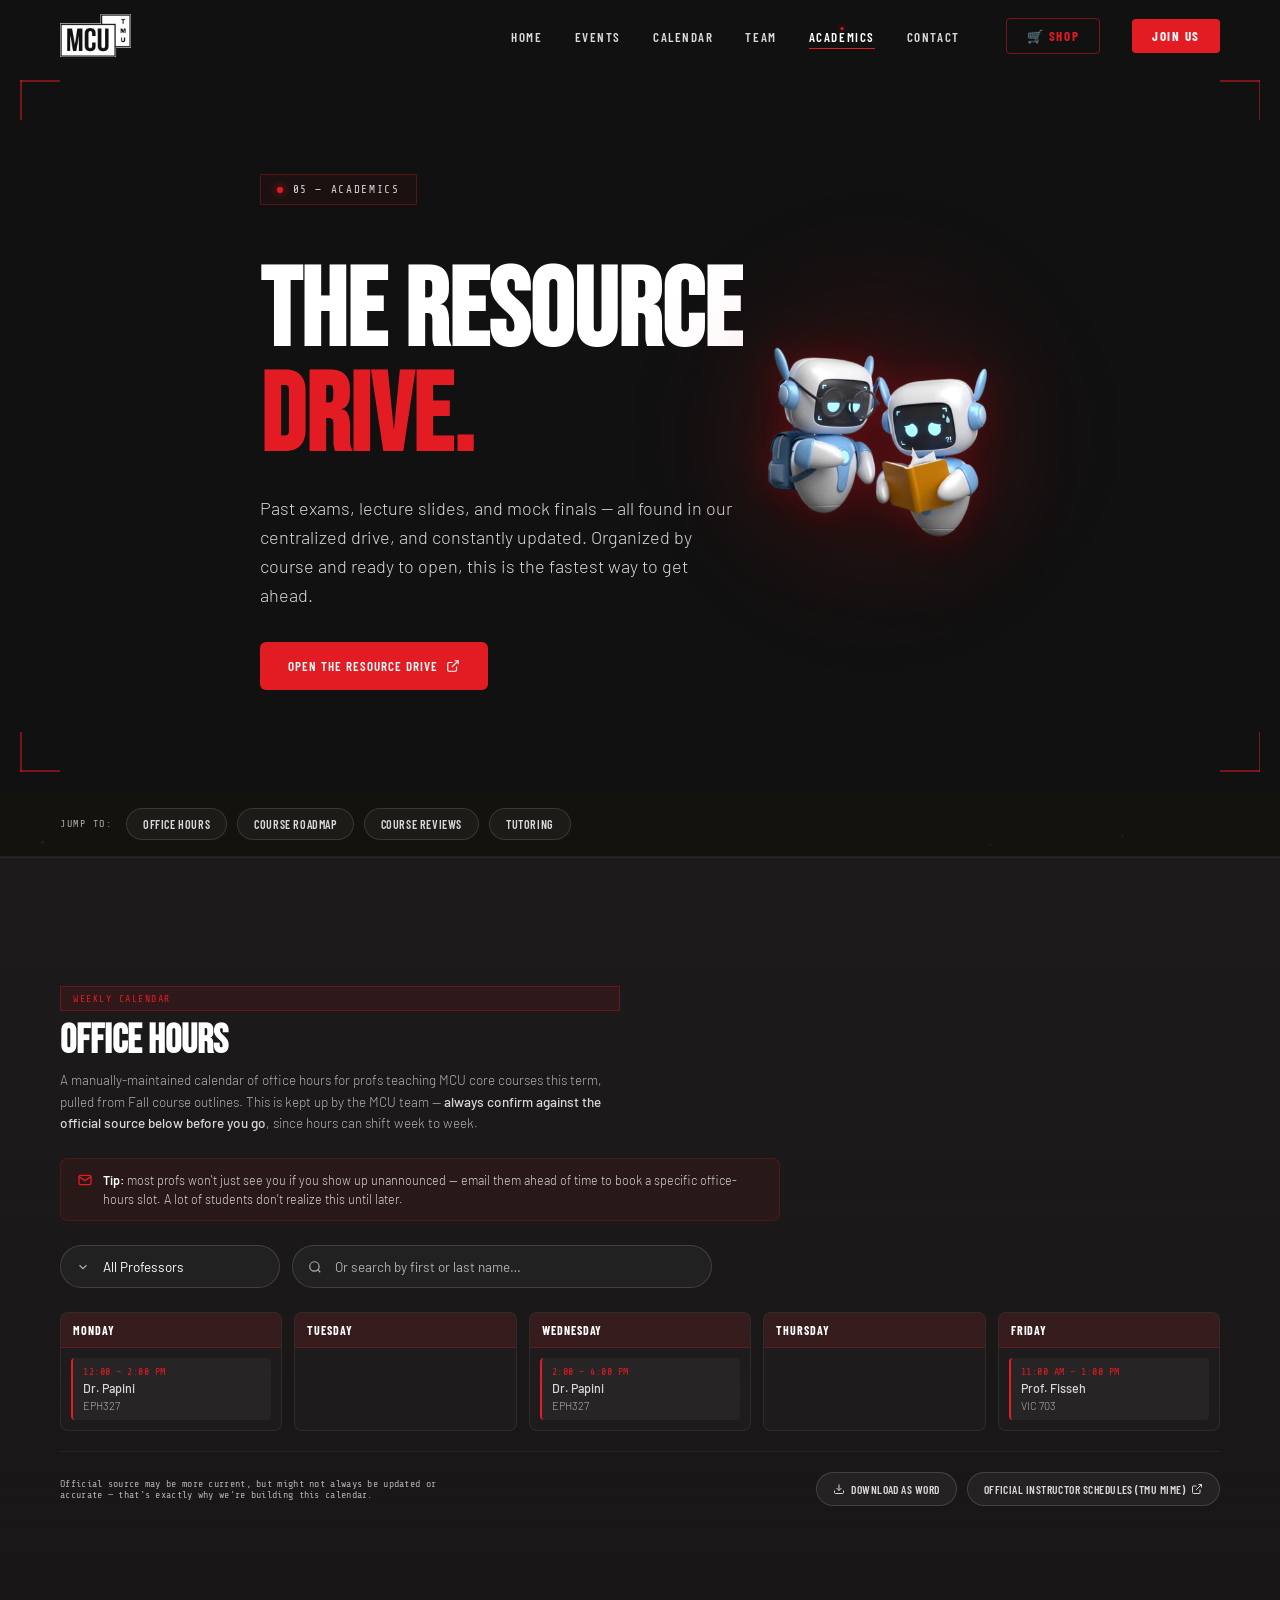
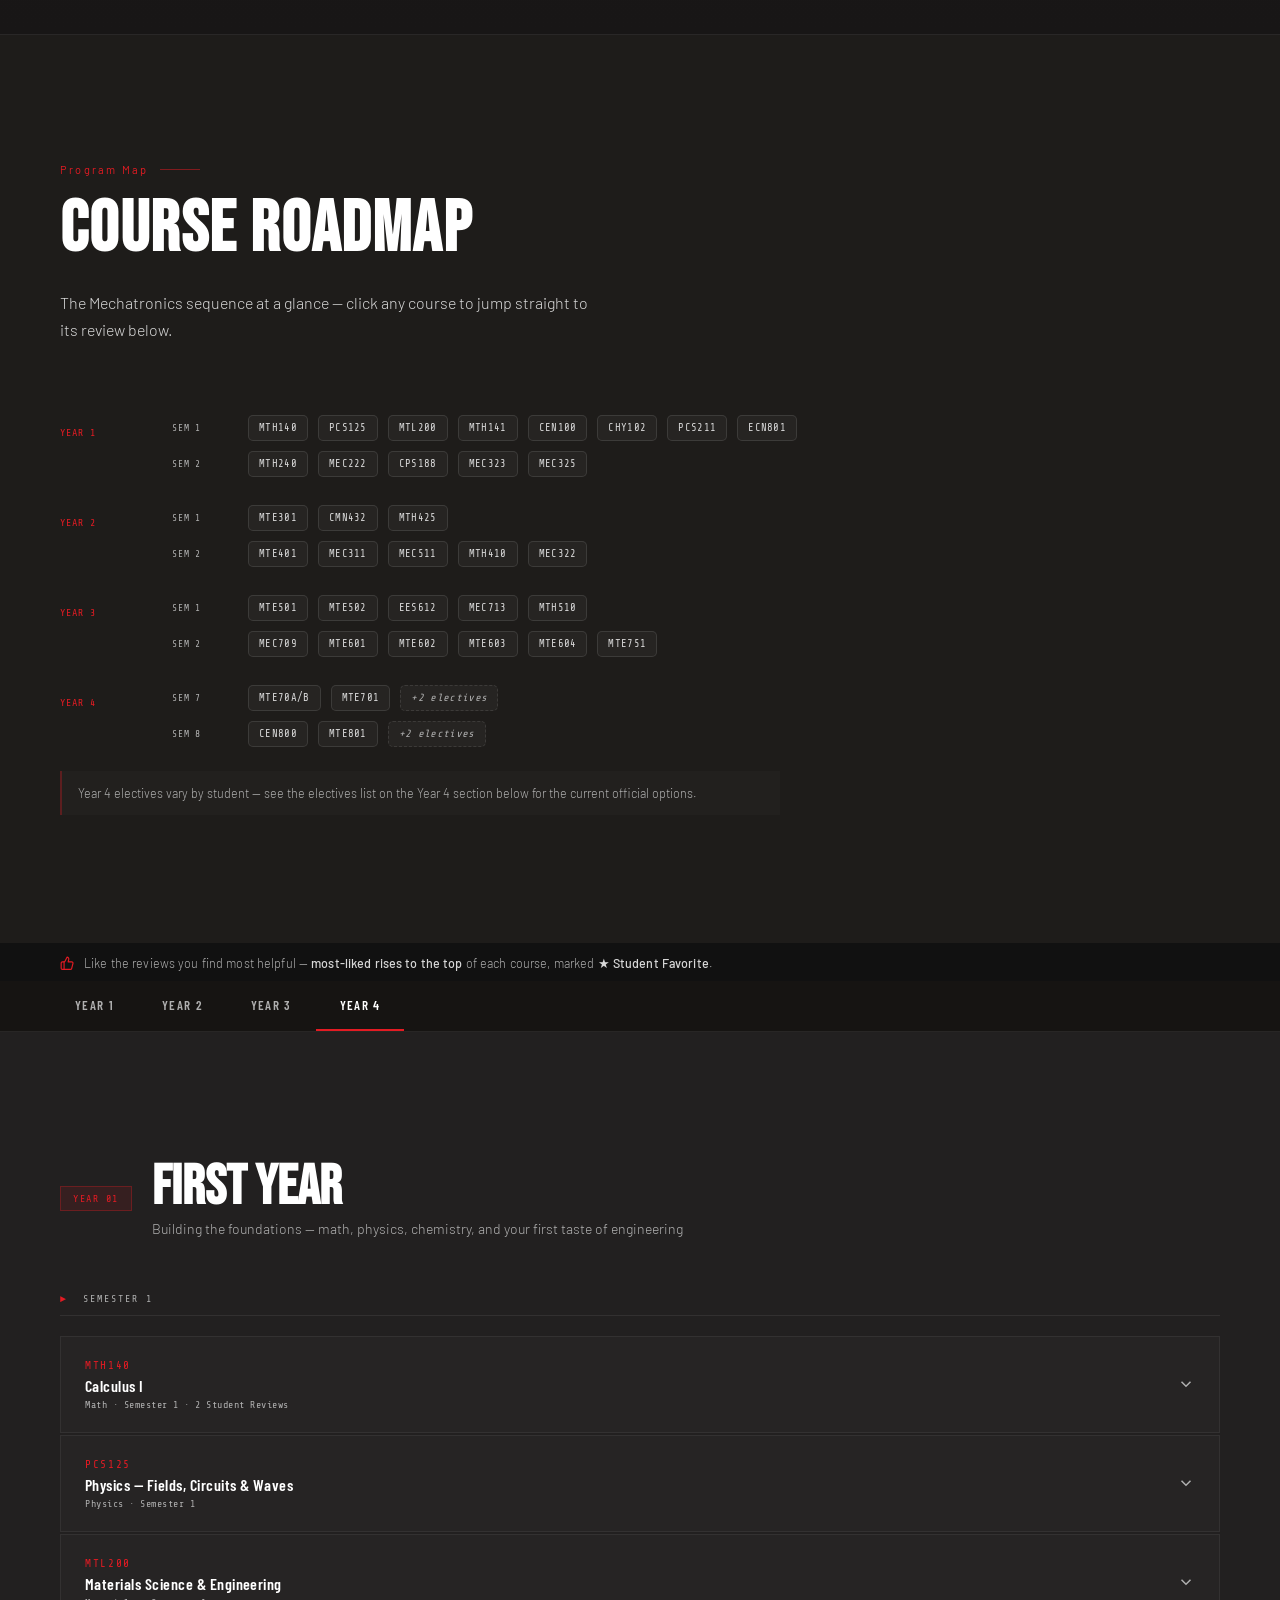
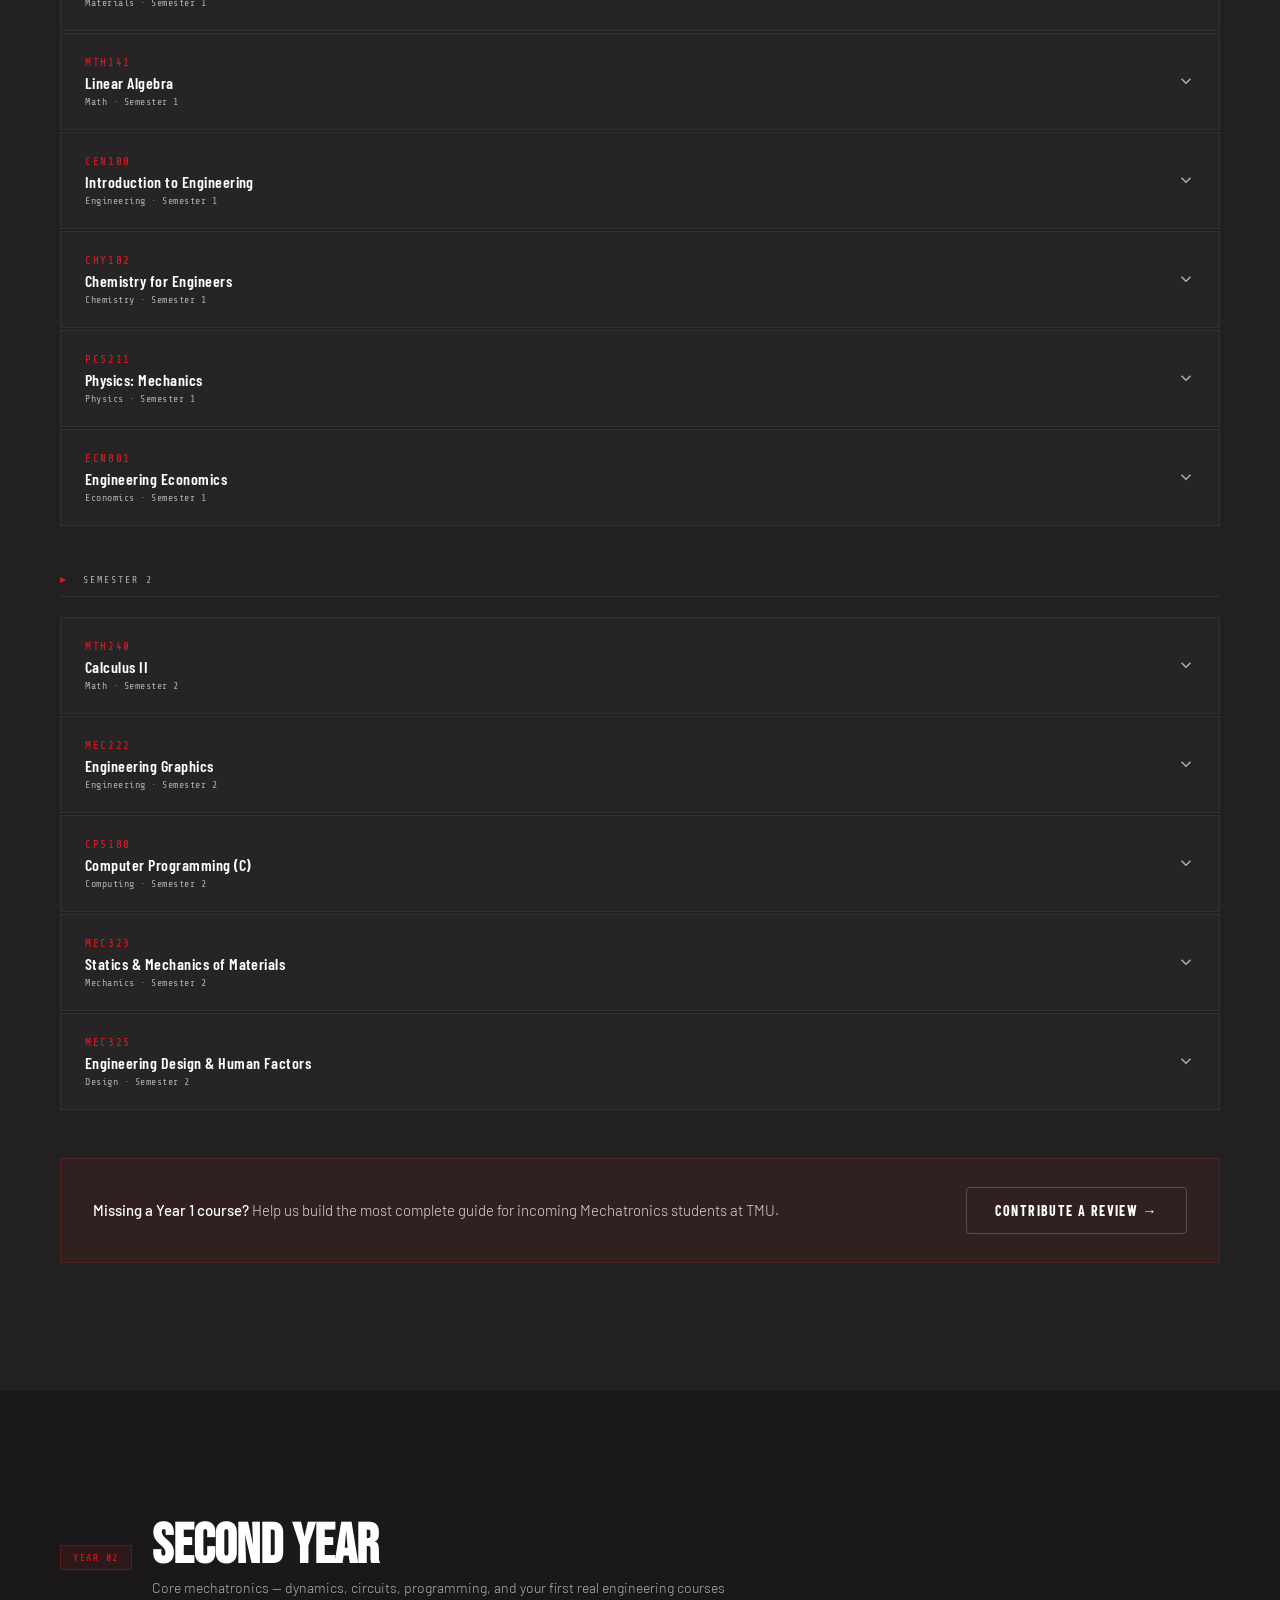
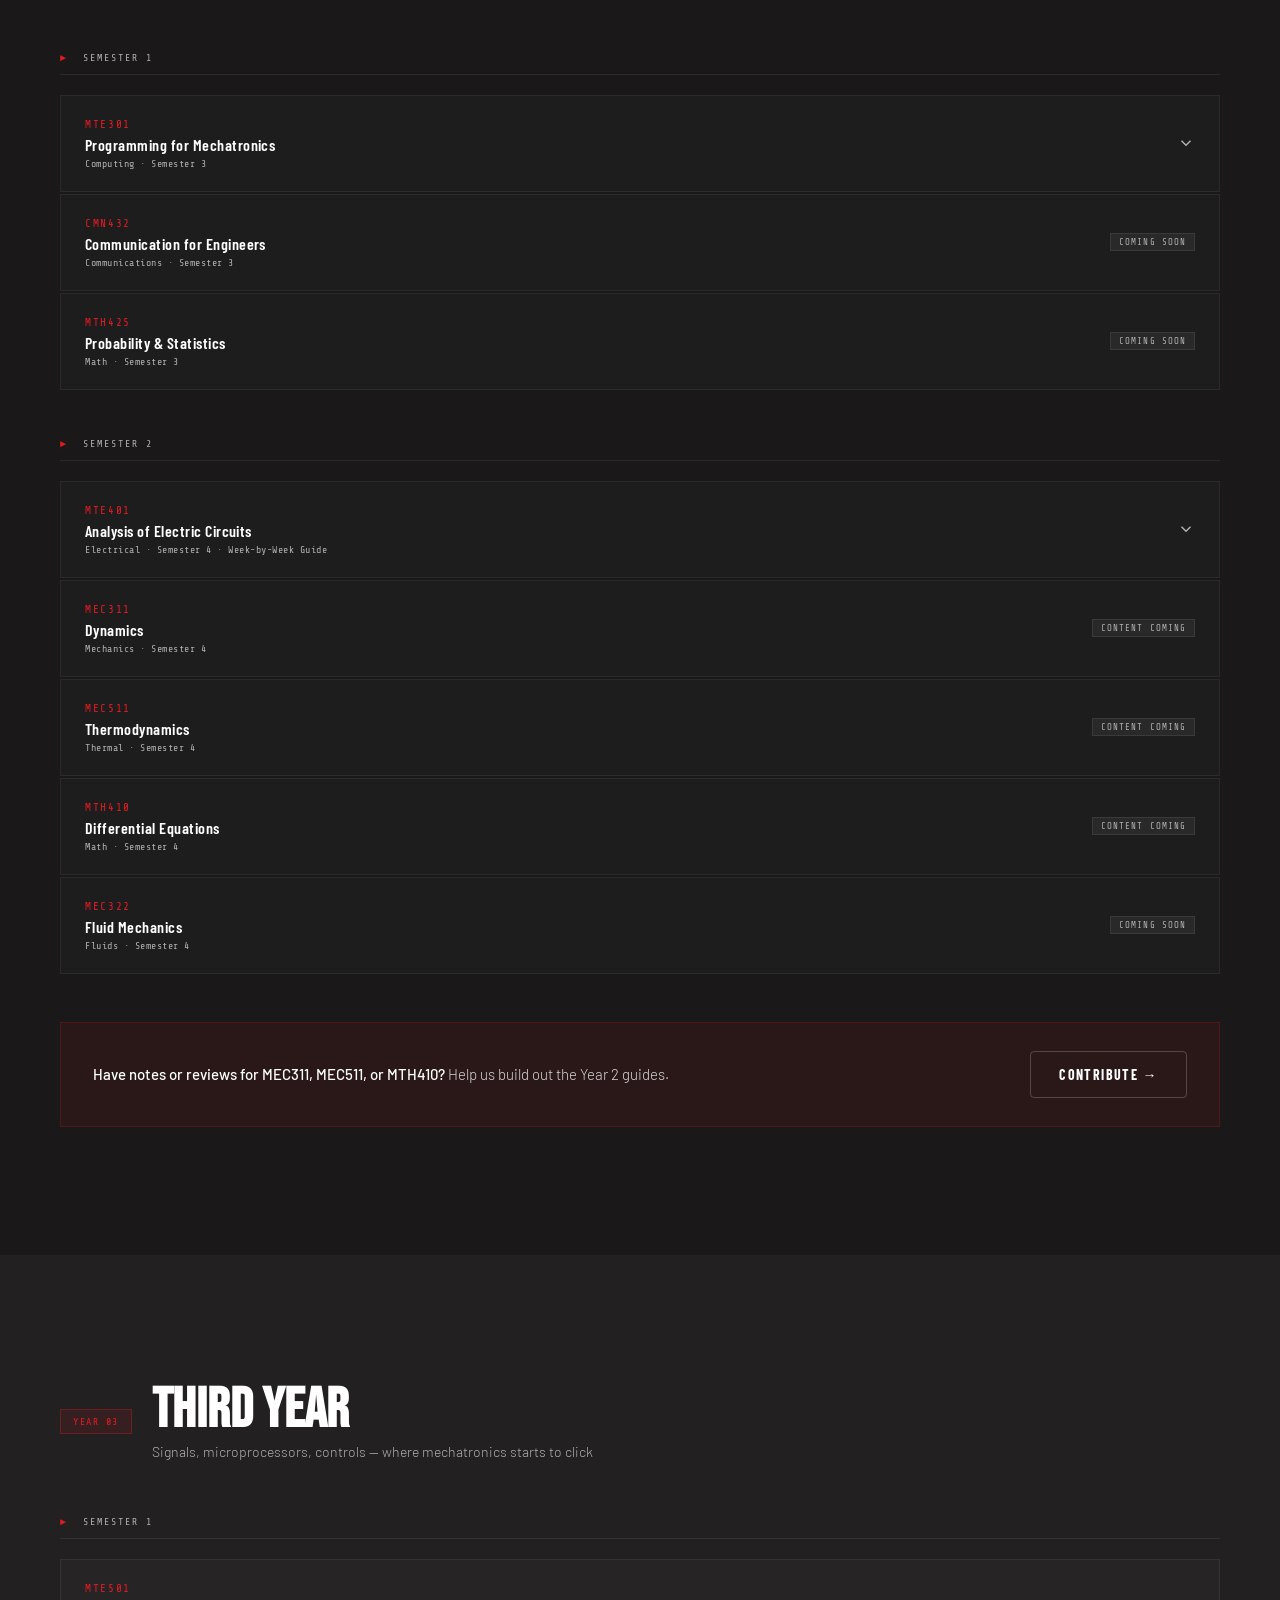
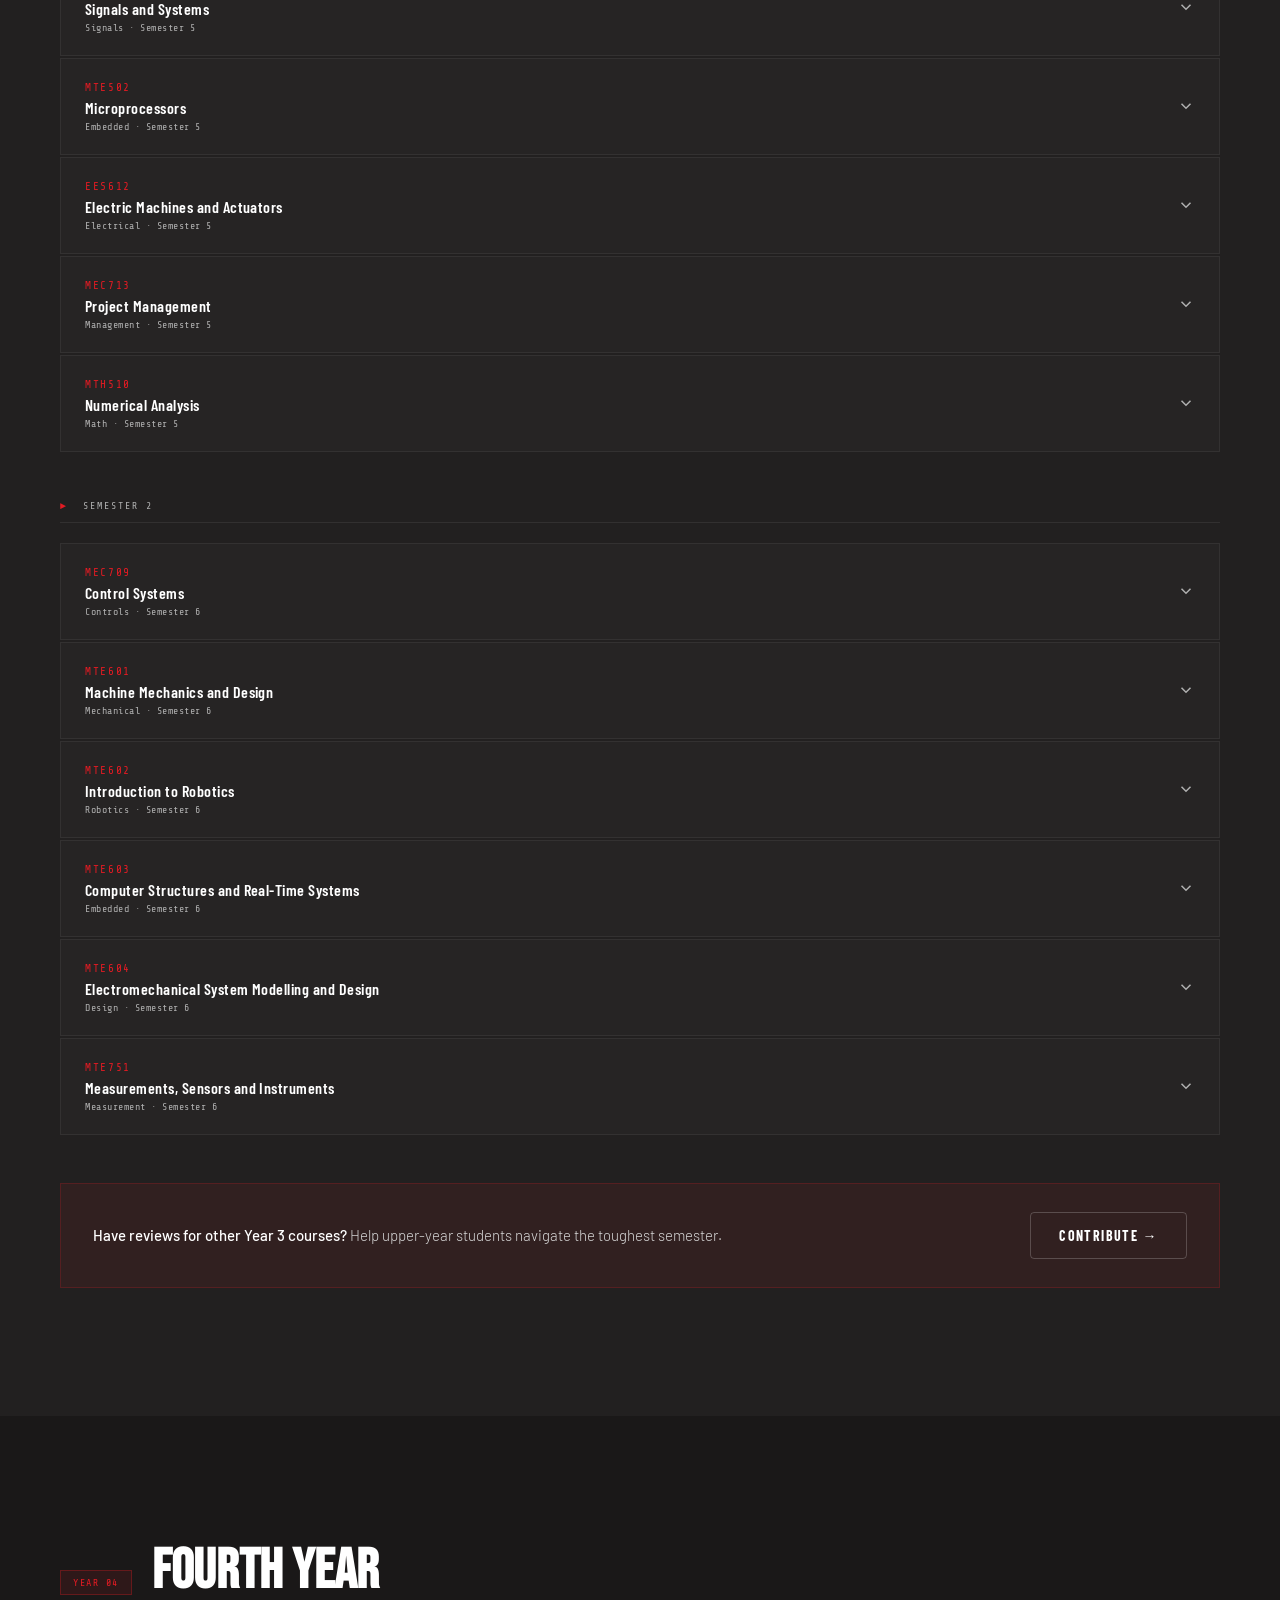
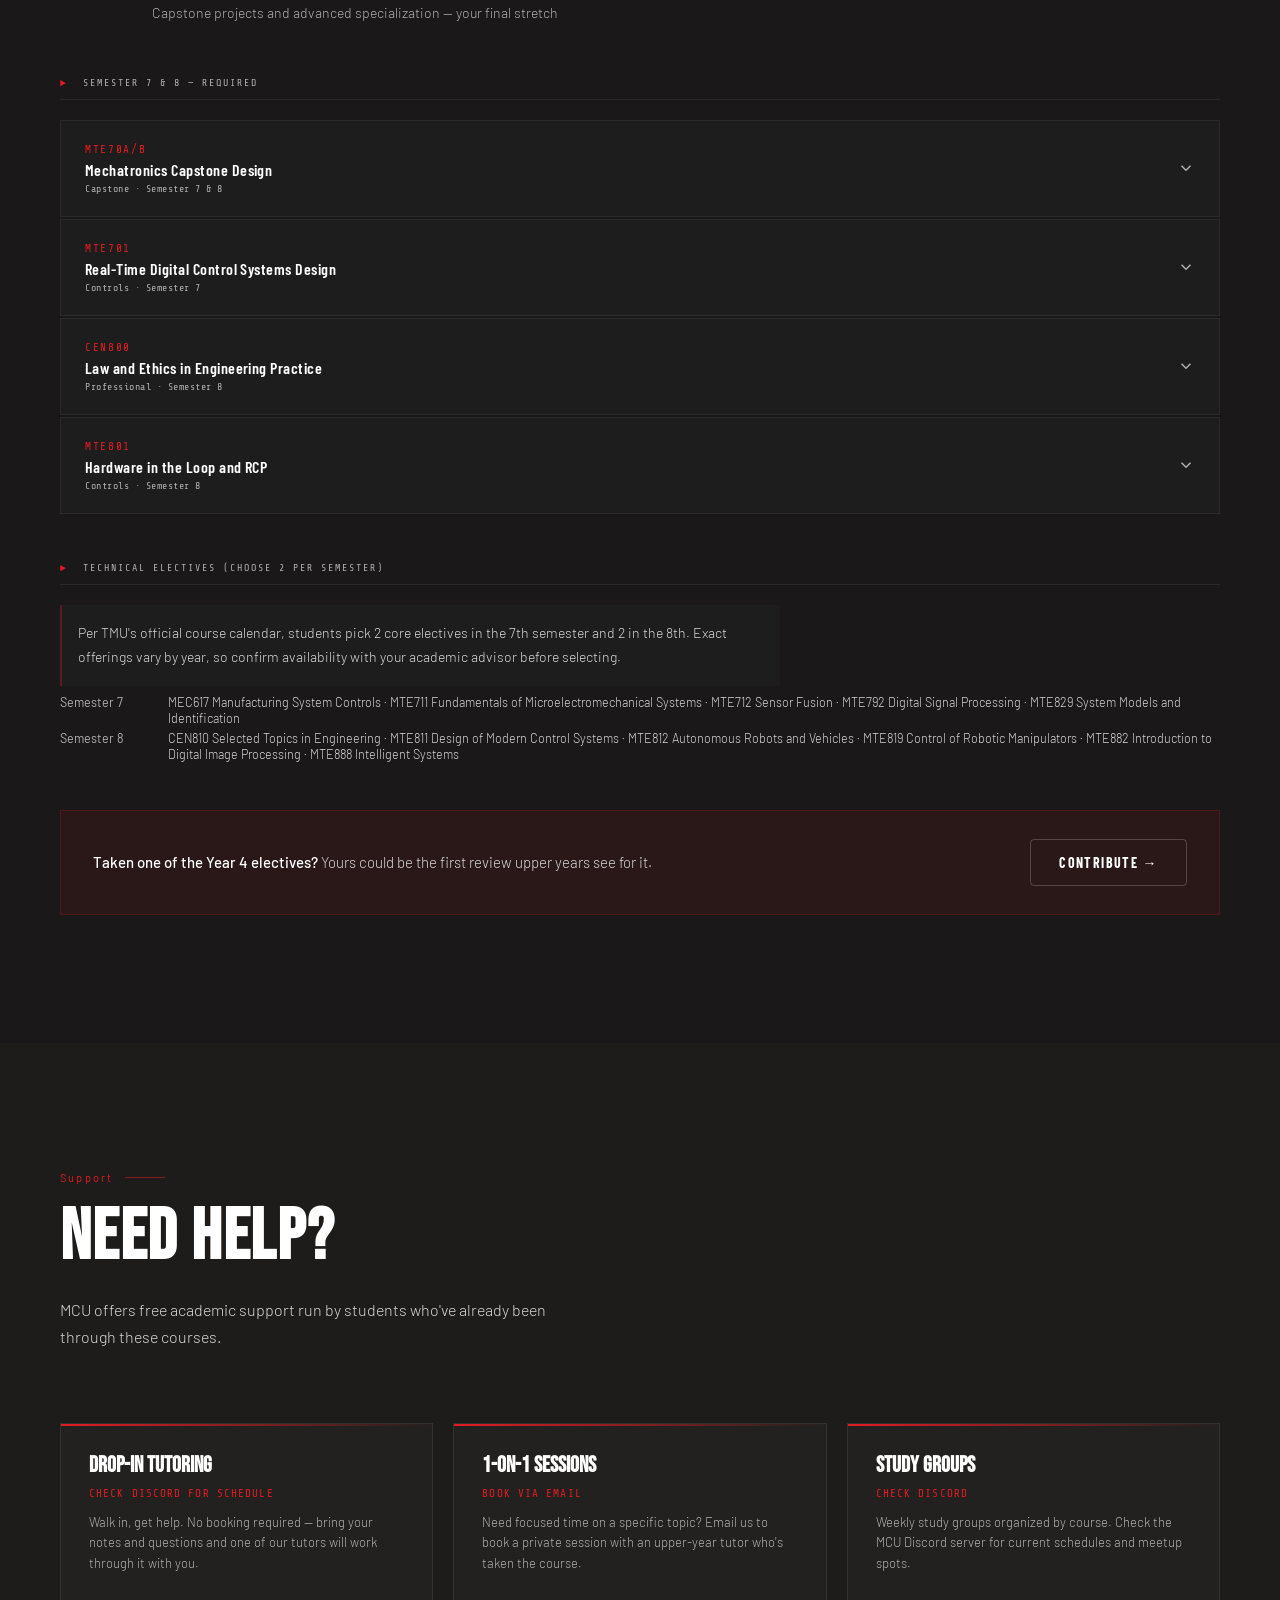
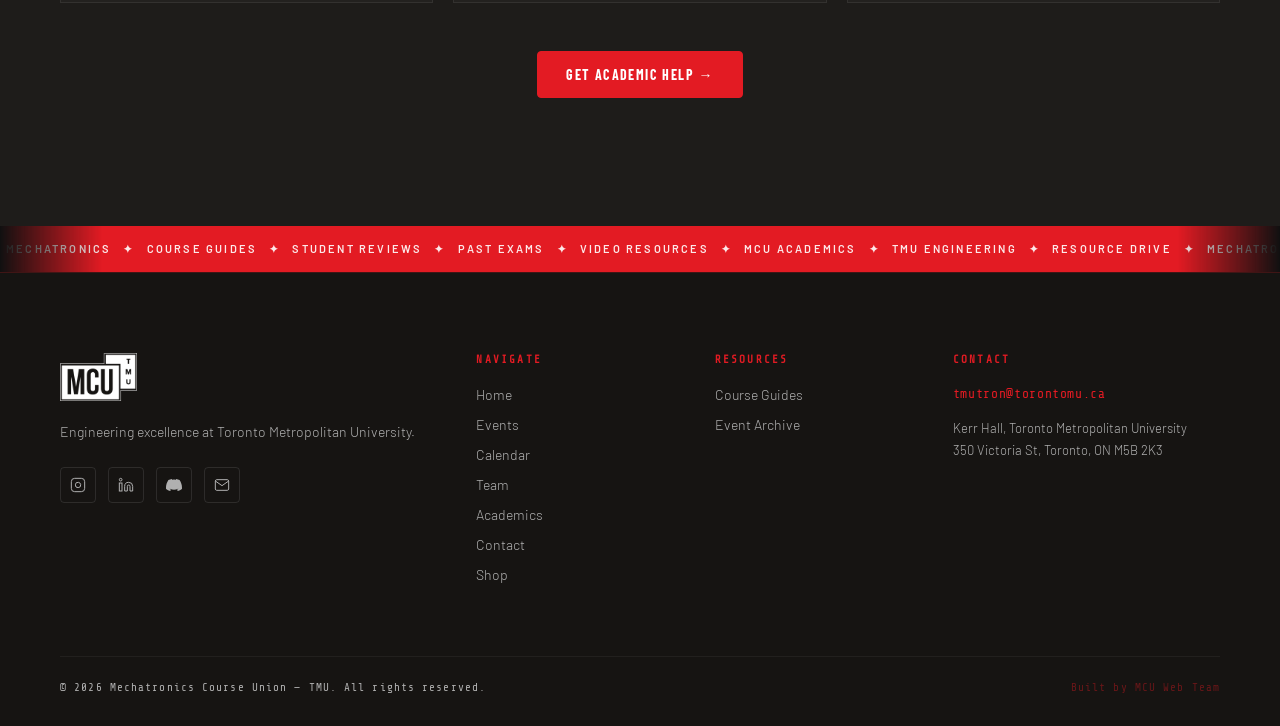
==== commit 35ca60bf: "Add office hours and course details for Year 4" ====
--- a/academics.html
+++ b/academics.html
@@ -517,15 +517,24 @@
     // recurring weekly blocks; "bio" fields are optional but recommended.
     // day must be one of: Monday, Tuesday, Wednesday, Thursday, Friday.
     const officeHoursData = [
-      // {
-      //   name: "Jane Smith",
-      //   email: "jane.smith@torontomu.ca",
-      //   profileUrl: "https://www.torontomu.ca/mime/contact-us/faculty/",
-      //   research: "Robotics and control systems",
-      //   slots: [
-      //     { day: "Monday", time: "2:00 – 4:00 PM", course: "MTE401", room: "ENG208" }
-      //   ]
-      // },
+      {
+        name: "Prof. Fisseh",
+        slots: [
+          { day: "Friday", time: "11:00 AM – 1:00 PM", course: "", room: "VIC 703" }
+        ]
+      },
+      {
+        name: "Dr. Robin",
+        note: "By appointment only — email to book. Office: EPH415.",
+        slots: []
+      },
+      {
+        name: "Dr. Papini",
+        slots: [
+          { day: "Monday", time: "12:00 – 2:00 PM", course: "", room: "EPH327" },
+          { day: "Wednesday", time: "2:00 – 4:00 PM", course: "", room: "EPH327" }
+        ]
+      },
     ];
 
     (function () {
@@ -568,12 +577,13 @@
 
       function renderBio() {
         const person = getActivePerson();
-        if (!person || (!person.email && !person.profileUrl && !person.research)) {
+        if (!person || (!person.email && !person.profileUrl && !person.research && !person.note)) {
           bioCard.classList.remove('active');
           bioCard.innerHTML = '';
           return;
         }
         let rows = '';
+        if (person.note) rows += `<div class="oh-bio-row"><span>Note</span><span>${person.note}</span></div>`;
         if (person.profileUrl) rows += `<div class="oh-bio-row"><span>TMU Profile</span><a href="${person.profileUrl}" target="_blank" rel="noopener">View page →</a></div>`;
         if (person.email) rows += `<div class="oh-bio-row"><span>Email</span><a href="mailto:${person.email}">${person.email}</a></div>`;
         if (person.research) rows += `<div class="oh-bio-row"><span>Studies</span><span>${person.research}</span></div>`;
@@ -698,16 +708,16 @@
         <div class="roadmap-year-row reveal-up delay-3">
           <div class="roadmap-year-tag">Year 4</div>
           <div class="roadmap-sems">
-            <div class="roadmap-sem"><span class="roadmap-sem-label">Sem 1</span>
-              <span class="roadmap-chip rc-pending">MTE 70A/B Capstone, MTE701 + electives — TBD</span>
-            </div>
-            <div class="roadmap-sem"><span class="roadmap-sem-label">Sem 2</span>
-              <span class="roadmap-chip rc-pending">CEN800, MTE 70A/B Capstone, MTE801 + electives — TBD</span>
-            </div>
-          </div>
-        </div>
-      </div>
-      <div class="roadmap-note reveal-up delay-4">Year 4 (7th &amp; 8th semester) has a capstone plus a mix of required and technical-elective courses that vary by student — those will be added as individual course cards once we confirm the current elective offerings. <a href="contact.html" style="color:var(--red);">Let us know</a> if you're in Year 4 and can help fill this in.</div>
+            <div class="roadmap-sem"><span class="roadmap-sem-label">Sem 7</span>
+              <a href="#year-4" class="roadmap-chip">MTE70A/B</a><a href="#year-4" class="roadmap-chip">MTE701</a><span class="roadmap-chip rc-pending">+2 electives</span>
+            </div>
+            <div class="roadmap-sem"><span class="roadmap-sem-label">Sem 8</span>
+              <a href="#year-4" class="roadmap-chip">CEN800</a><a href="#year-4" class="roadmap-chip">MTE801</a><span class="roadmap-chip rc-pending">+2 electives</span>
+            </div>
+          </div>
+        </div>
+      </div>
+      <div class="roadmap-note reveal-up delay-4">Year 4 electives vary by student — see the electives list on the Year 4 section below for the current official options.</div>
     </div>
   </section>
 
@@ -1333,10 +1343,67 @@
         <div class="year-badge">Year 04</div>
         <div class="year-title-block"><h2>FOURTH YEAR</h2><p>Capstone projects and advanced specialization — your final stretch</p></div>
       </div>
-      <div class="coming-soon-card" style="max-width:560px;">
-        <div class="cs-icon" style="font-size:32px;">◌</div>
-        <p style="font-size:15px;">Year 4 course guides are in progress. Upper-year students — your insights are needed here most.</p>
-        <a href="contact.html" class="btn-ghost" style="text-decoration:none;display:inline-block;">Contribute a Review →</a>
+      <div class="semester-label reveal-up"><span>►</span> Semester 7 &amp; 8 — Required</div>
+      <div class="courses-grid">
+
+        <!-- MTE70A/B -->
+        <div class="course-card has-content reveal-up">
+          <div class="course-header" onclick="toggleCourse(this)">
+            <div><div class="course-code">MTE70A/B</div><div class="course-name">Mechatronics Capstone Design</div><div class="course-meta">Capstone · Semester 7 &amp; 8</div></div>
+            <svg class="course-chevron" viewBox="0 0 24 24" fill="none" stroke="currentColor" stroke-width="2" width="18" height="18"><polyline points="6 9 12 15 18 9"/></svg>
+          </div>
+          <div class="course-body"><div class="course-body-inner">
+            <div class="course-overview">Per TMU's official course calendar, MTE70A/B uses mechatronic systems case studies to cover modelling, simulation, model validation, and control. Students work on individual design projects and also in teams on applied design problems — Part A (7th semester) focuses on design and simulation-based verification, while Part B (8th semester) focuses on prototyping and implementation. A technical report is submitted at the end of each term, along with an oral presentation. It runs 1 lecture hour and 3 lab hours per week across both terms. Prerequisites: MTE601, MTE751, MTE604, and MTE603.</div>
+            <div class="coming-soon-card"><div class="cs-icon">◌</div><p>No student review yet — be the first to share how it went.</p><a href="contact.html" class="course-link-btn">Submit a Review →</a></div>
+          </div></div>
+        </div>
+
+        <!-- MTE701 -->
+        <div class="course-card has-content reveal-up delay-1">
+          <div class="course-header" onclick="toggleCourse(this)">
+            <div><div class="course-code">MTE701</div><div class="course-name">Real-Time Digital Control Systems Design</div><div class="course-meta">Controls · Semester 7</div></div>
+            <svg class="course-chevron" viewBox="0 0 24 24" fill="none" stroke="currentColor" stroke-width="2" width="18" height="18"><polyline points="6 9 12 15 18 9"/></svg>
+          </div>
+          <div class="course-body"><div class="course-body-inner">
+            <div class="course-overview">Per TMU's official course calendar, MTE701 covers the design and implementation of real-time digital control systems — discrete equivalents of continuous-time system representations (transfer function and state-space models), stability analysis, digital controller design via transform and state-space methods, real-time system concepts, and concurrent programming for real-time implementation of digital control algorithms and scheduling. Lab work covers real-time programming and implementing digital control algorithms on an embedded controller. It runs 3 lecture hours and 2 lab hours per week.</div>
+            <div class="coming-soon-card"><div class="cs-icon">◌</div><p>No student review yet — be the first to share how it went.</p><a href="contact.html" class="course-link-btn">Submit a Review →</a></div>
+          </div></div>
+        </div>
+
+        <!-- CEN800 -->
+        <div class="course-card has-content reveal-up delay-2">
+          <div class="course-header" onclick="toggleCourse(this)">
+            <div><div class="course-code">CEN800</div><div class="course-name">Law and Ethics in Engineering Practice</div><div class="course-meta">Professional · Semester 8</div></div>
+            <svg class="course-chevron" viewBox="0 0 24 24" fill="none" stroke="currentColor" stroke-width="2" width="18" height="18"><polyline points="6 9 12 15 18 9"/></svg>
+          </div>
+          <div class="course-body"><div class="course-body-inner">
+            <div class="course-overview">Per TMU's official course calendar, CEN800 studies the legal and ethical aspects of engineering practice — the Canadian legal system and business organizations, tort liability, business contract law, intellectual and industrial property, arbitration and alternative dispute resolution, occupational health and safety, ethical dilemmas in project management, sustainable development, and international standards for ethical and social responsibility. It runs 3 lecture hours per week, with no prerequisites.</div>
+            <div class="coming-soon-card"><div class="cs-icon">◌</div><p>No student review yet — be the first to share how it went.</p><a href="contact.html" class="course-link-btn">Submit a Review →</a></div>
+          </div></div>
+        </div>
+
+        <!-- MTE801 -->
+        <div class="course-card has-content reveal-up delay-3">
+          <div class="course-header" onclick="toggleCourse(this)">
+            <div><div class="course-code">MTE801</div><div class="course-name">Hardware in the Loop and RCP</div><div class="course-meta">Controls · Semester 8</div></div>
+            <svg class="course-chevron" viewBox="0 0 24 24" fill="none" stroke="currentColor" stroke-width="2" width="18" height="18"><polyline points="6 9 12 15 18 9"/></svg>
+          </div>
+          <div class="course-body"><div class="course-body-inner">
+            <div class="course-overview">Per TMU's official course calendar, MTE801 assigns each student portable control hardware for the term. Students learn to interface it with industry-standard software via a data-acquisition device, build their own simulation models of the hardware, use those models to design a feedback controller, verify it in simulation, and then implement it on the hardware — refining the controller through a cycle of rapid control prototyping. It runs 3 lecture hours and 2 lab hours per week.</div>
+            <div class="coming-soon-card"><div class="cs-icon">◌</div><p>No student review yet — be the first to share how it went.</p><a href="contact.html" class="course-link-btn">Submit a Review →</a></div>
+          </div></div>
+        </div>
+
+      </div>
+
+      <div class="semester-label reveal-up"><span>►</span> Technical Electives (choose 2 per semester)</div>
+      <div class="course-overview" style="max-width:720px;margin:0 0 8px;">Per TMU's official course calendar, students pick 2 core electives in the 7th semester and 2 in the 8th. Exact offerings vary by year, so confirm availability with your academic advisor before selecting.</div>
+      <div class="oh-bio-row" style="margin-bottom:4px;"><span style="width:100px;">Semester 7</span><span>MEC617 Manufacturing System Controls · MTE711 Fundamentals of Microelectromechanical Systems · MTE712 Sensor Fusion · MTE792 Digital Signal Processing · MTE829 System Models and Identification</span></div>
+      <div class="oh-bio-row" style="margin-bottom:8px;"><span style="width:100px;">Semester 8</span><span>CEN810 Selected Topics in Engineering · MTE811 Design of Modern Control Systems · MTE812 Autonomous Robots and Vehicles · MTE819 Control of Robotic Manipulators · MTE882 Introduction to Digital Image Processing · MTE888 Intelligent Systems</span></div>
+
+      <div class="contribute-strip reveal-up">
+        <p><strong>Taken one of the Year 4 electives?</strong> Yours could be the first review upper years see for it.</p>
+        <a href="contact.html" class="btn-ghost">Contribute →</a>
       </div>
     </div>
   </section>
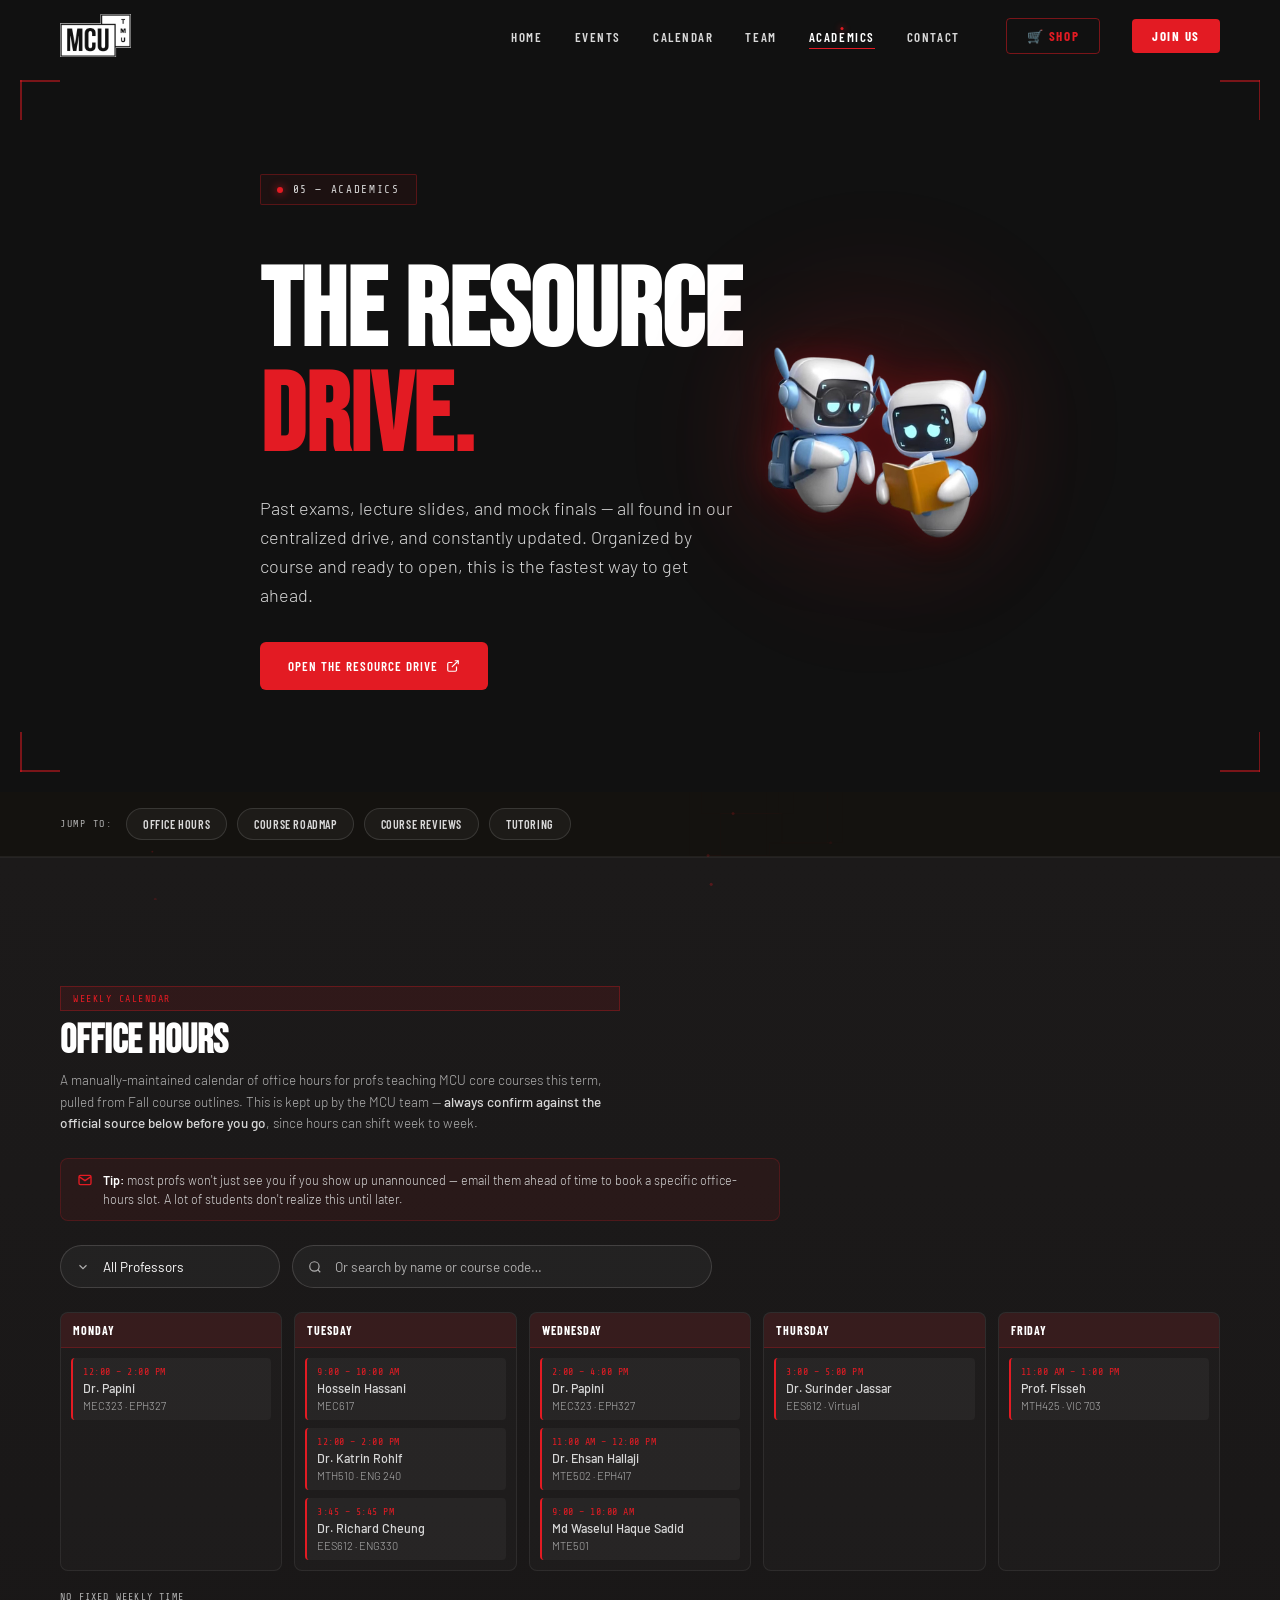
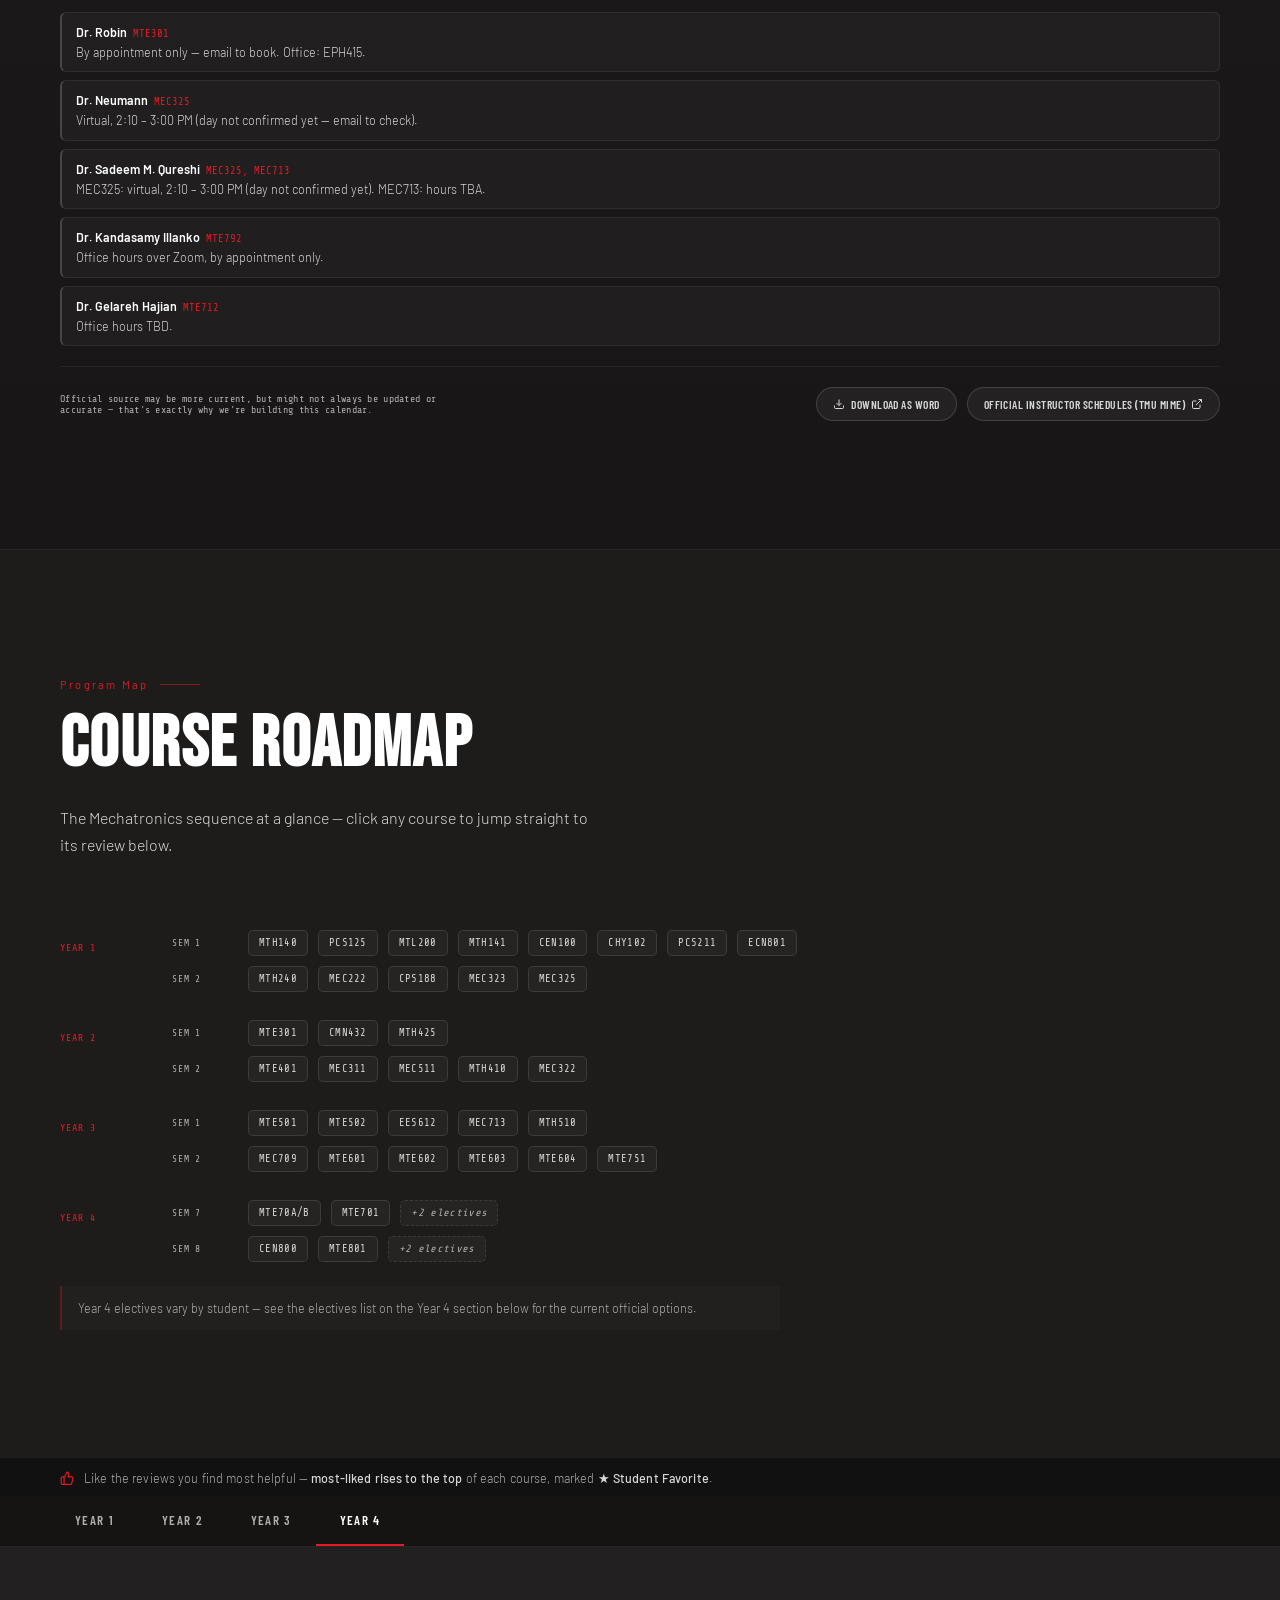
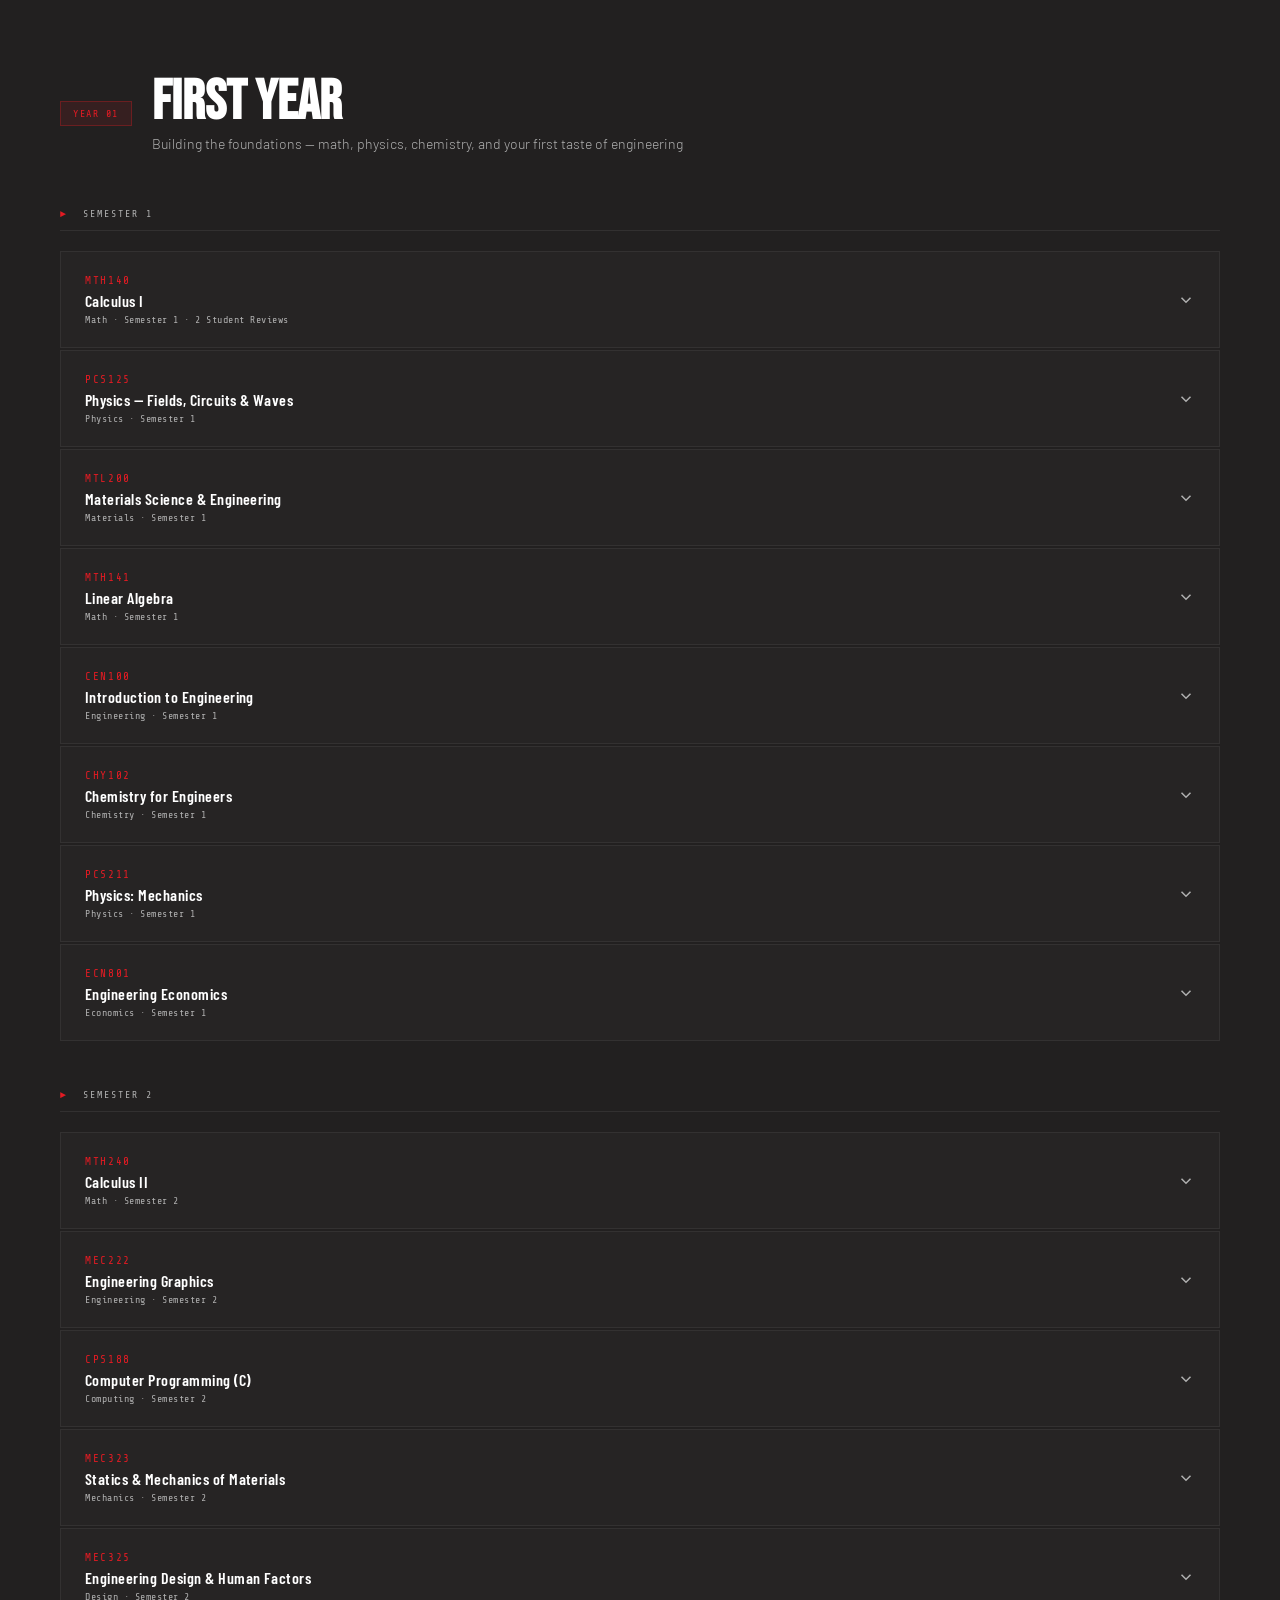
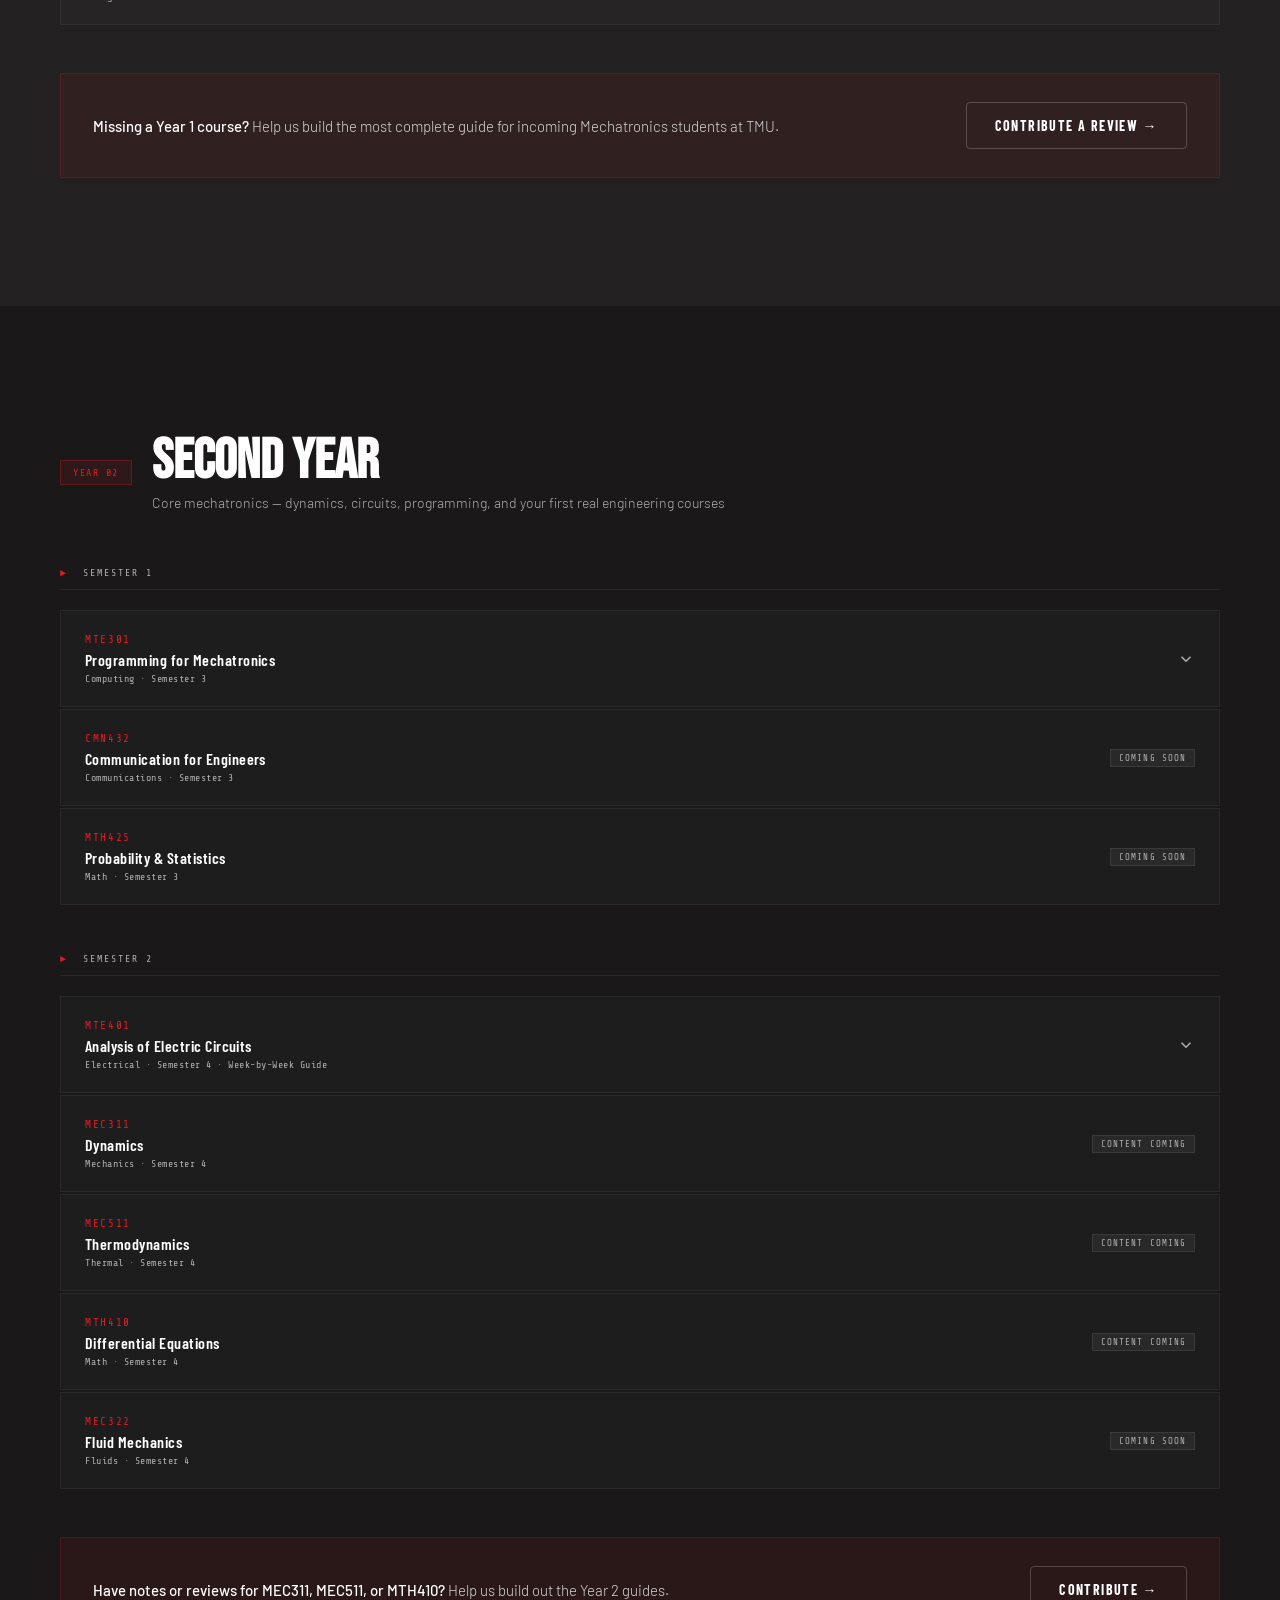
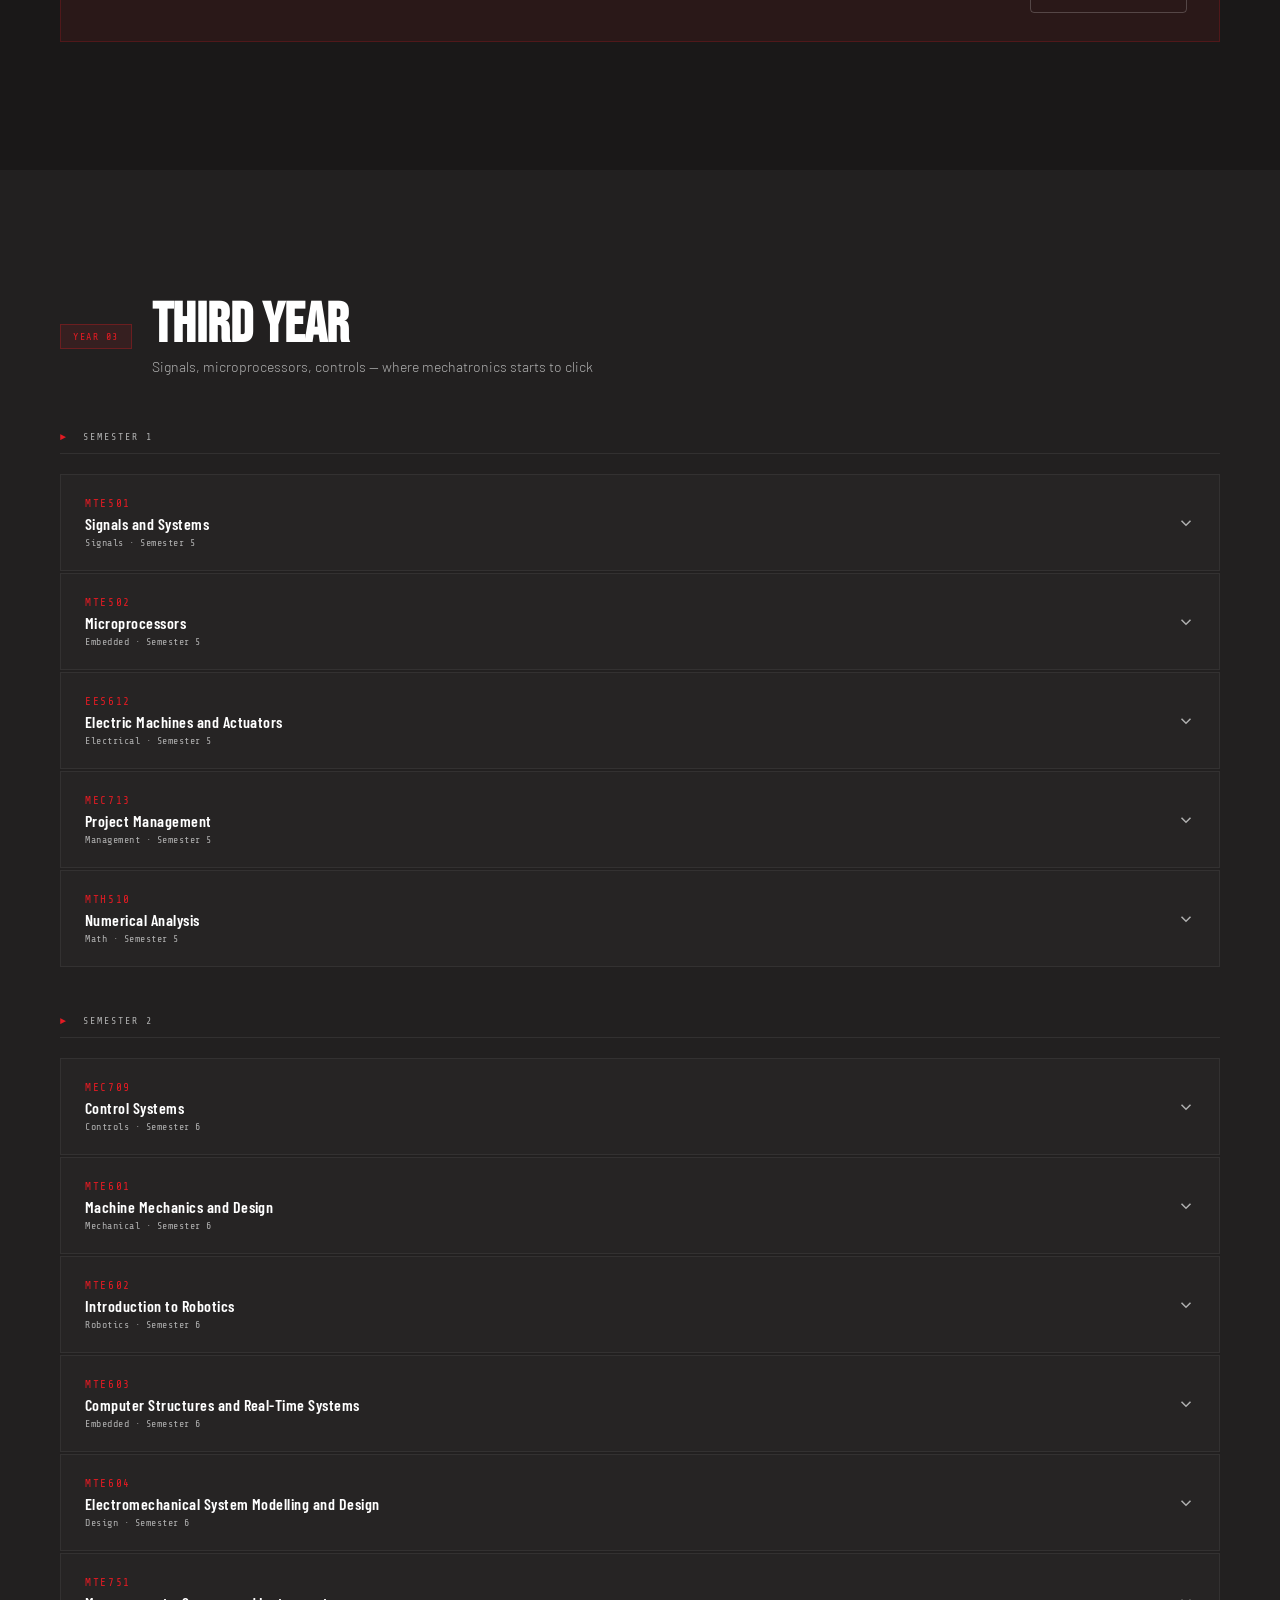
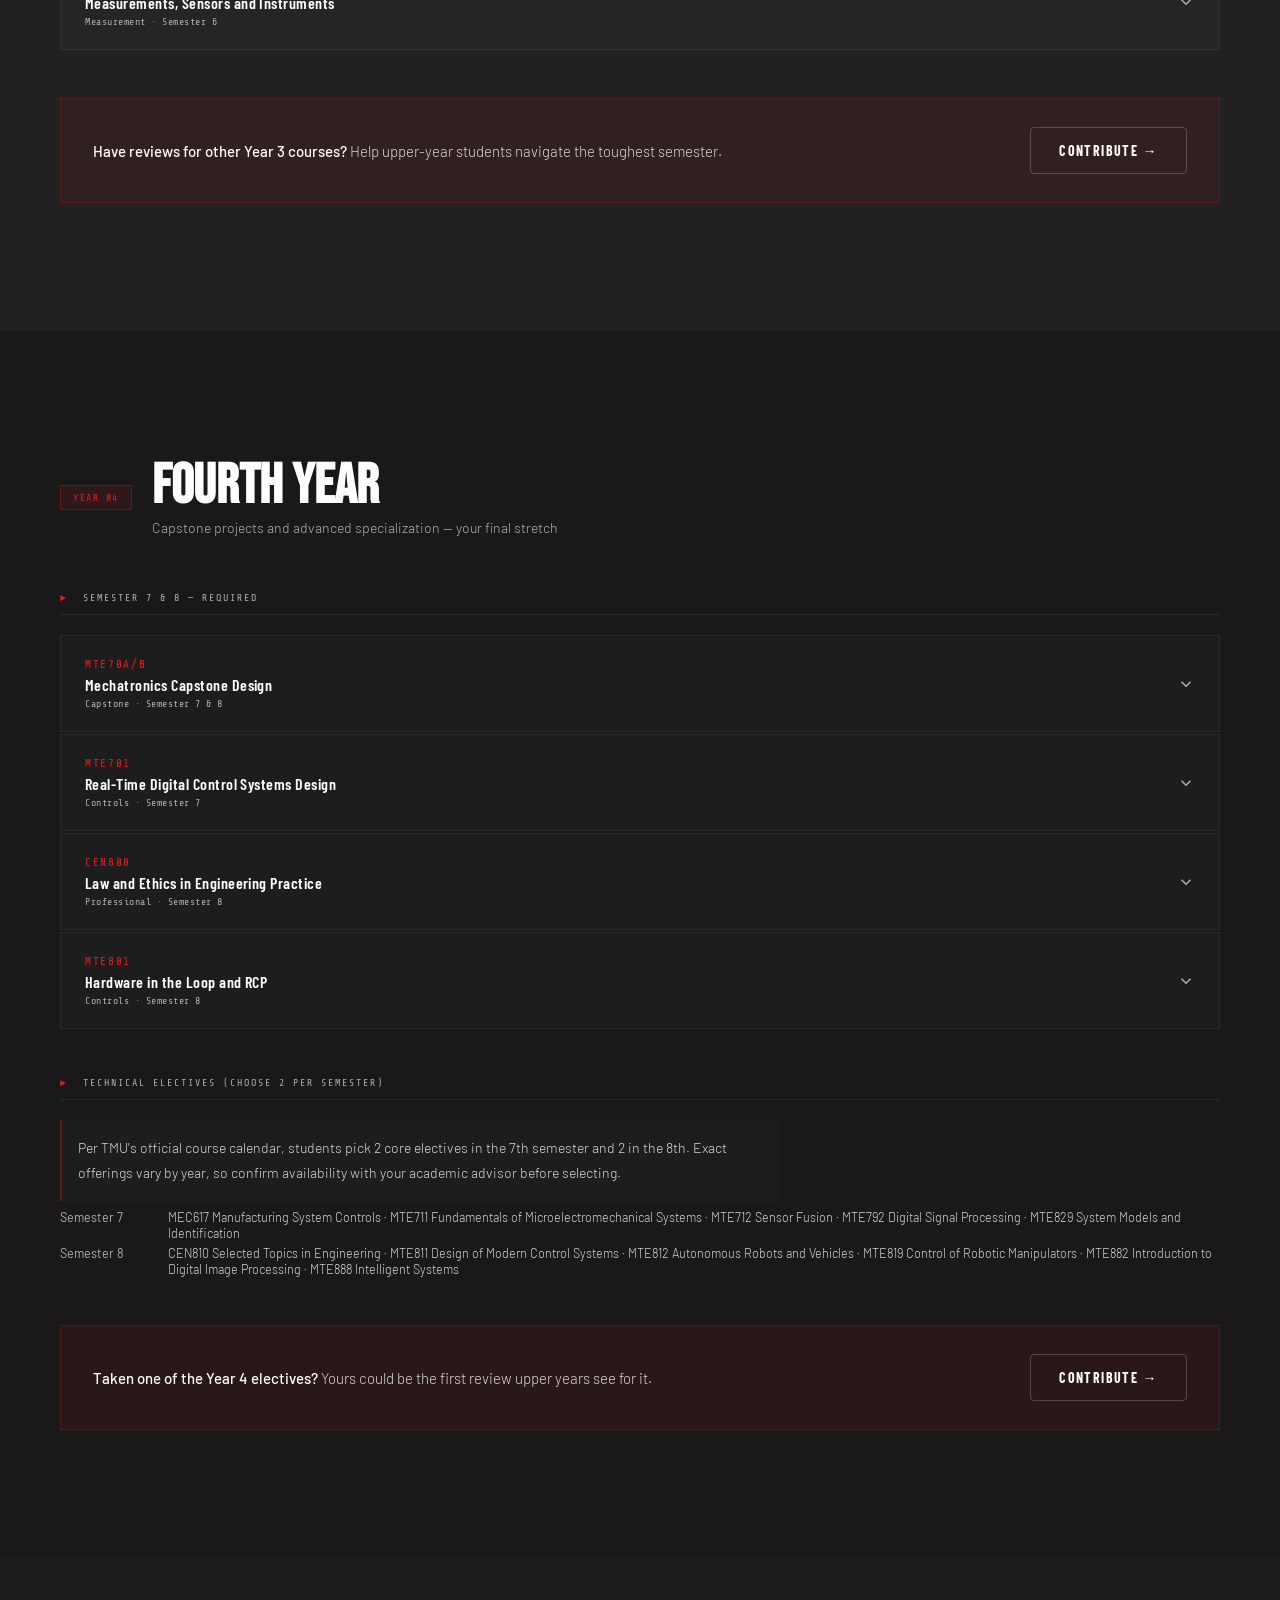
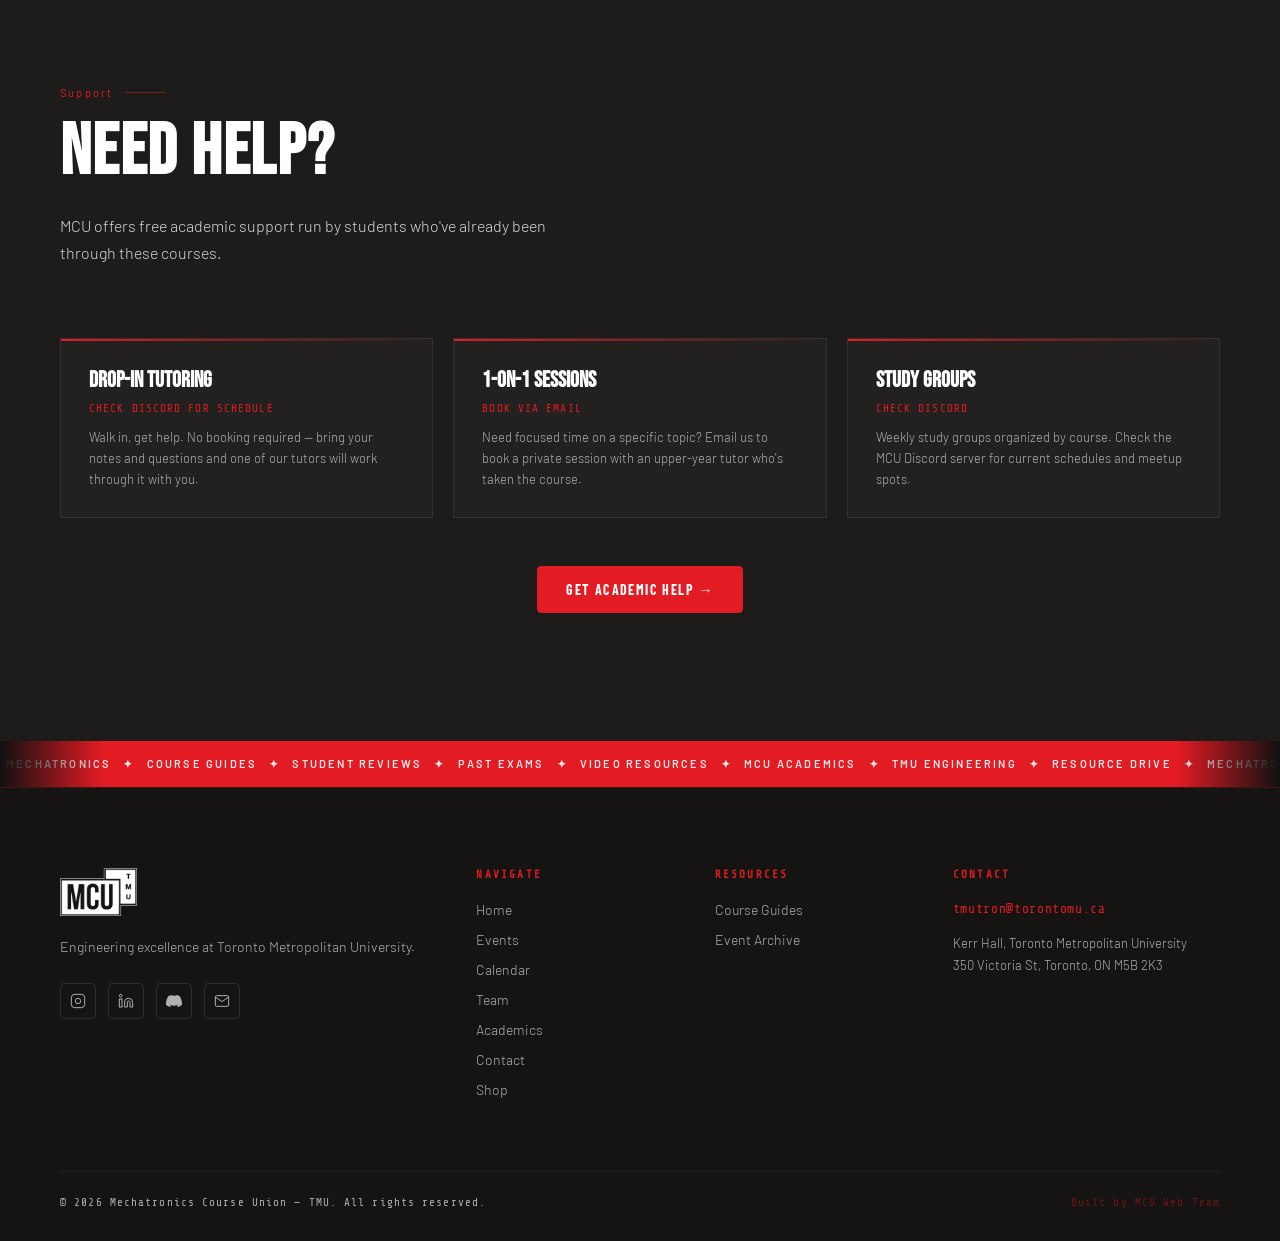
==== commit d9e594fe: "Add flex layout for office hours display" ====
--- a/academics.html
+++ b/academics.html
@@ -321,6 +321,11 @@
     .oh-slot-prof { font-family: var(--font-body); font-size: 12.5px; color: var(--steel-light); font-weight: 500; line-height: 1.35; }
     .oh-slot-meta { font-family: var(--font-body); font-size: 11px; color: var(--steel); font-weight: 300; margin-top: 2px; }
     .oh-empty-state { text-align: center; padding: 30px 20px; font-family: var(--font-body); font-size: 13px; color: var(--steel); font-weight: 300; max-width: 480px; margin: 0 auto; }
+    .oh-flex-list { margin-bottom: 20px; display: flex; flex-direction: column; gap: 8px; }
+    .oh-flex-title { font-family: var(--font-mono); font-size: 10px; letter-spacing: 0.12em; text-transform: uppercase; color: var(--steel); margin-bottom: 2px; }
+    .oh-flex-item { background: rgba(255,255,255,0.03); border: 1px solid rgba(255,255,255,0.07); border-left: 2px solid rgba(255,255,255,0.18); border-radius: 6px; padding: 10px 14px; font-family: var(--font-body); font-size: 12.5px; color: var(--steel-light); font-weight: 300; line-height: 1.5; }
+    .oh-flex-item strong { color: var(--white); font-weight: 600; }
+    .oh-flex-item .oh-flex-course { font-family: var(--font-mono); font-size: 10.5px; color: var(--red); margin-left: 6px; }
     .oh-bio-card { display: none; background: rgba(255,255,255,0.03); border: 1px solid rgba(255,255,255,0.08); border-left: 2px solid var(--red); border-radius: 8px; padding: 18px 20px; margin-bottom: 20px; max-width: 640px; }
     .oh-bio-card.active { display: block; }
     .oh-bio-name { font-family: var(--font-cond); font-size: 17px; font-weight: 700; color: var(--white); margin-bottom: 8px; }
@@ -489,12 +494,13 @@
         </div>
         <div class="oh-search-wrap">
           <svg width="14" height="14" viewBox="0 0 24 24" fill="none" stroke="currentColor" stroke-width="2"><circle cx="11" cy="11" r="8"/><line x1="21" y1="21" x2="16.65" y2="16.65"/></svg>
-          <input type="text" id="oh-search-input" placeholder="Or search by first or last name…" autocomplete="off">
+          <input type="text" id="oh-search-input" placeholder="Or search by name or course code…" autocomplete="off">
         </div>
       </div>
 
       <div id="oh-bio-card" class="oh-bio-card"></div>
       <div class="oh-cal-grid" id="oh-cal-grid"></div>
+      <div class="oh-flex-list" id="oh-flex-list"></div>
 
       <div class="oh-cal-footer">
         <p>Official source may be more current, but might not always be updated or accurate — that's exactly why we're building this calendar.</p>
@@ -513,28 +519,37 @@
   </section>
 
   <script>
-    // Office hours data — one entry per professor. "slots" is a list of
-    // recurring weekly blocks; "bio" fields are optional but recommended.
-    // day must be one of: Monday, Tuesday, Wednesday, Thursday, Friday.
     const officeHoursData = [
-      {
-        name: "Prof. Fisseh",
+      { name: "Prof. Fisseh", email: "lfisseha@torontomu.ca", courses: ["MTH425"], year: "Year 2",
+        slots: [ { day: "Friday", time: "11:00 AM – 1:00 PM", course: "MTH425", room: "VIC 703" } ] },
+      { name: "Dr. Robin", email: "robin.chhabra@torontomu.ca", courses: ["MTE301"], year: "Year 2",
+        note: "By appointment only — email to book. Office: EPH415.", slots: [] },
+      { name: "Dr. Papini", email: "mpapini@torontomu.ca", courses: ["MEC323"], year: "Year 2",
         slots: [
-          { day: "Friday", time: "11:00 AM – 1:00 PM", course: "", room: "VIC 703" }
-        ]
-      },
-      {
-        name: "Dr. Robin",
-        note: "By appointment only — email to book. Office: EPH415.",
-        slots: []
-      },
-      {
-        name: "Dr. Papini",
-        slots: [
-          { day: "Monday", time: "12:00 – 2:00 PM", course: "", room: "EPH327" },
-          { day: "Wednesday", time: "2:00 – 4:00 PM", course: "", room: "EPH327" }
-        ]
-      },
+          { day: "Monday", time: "12:00 – 2:00 PM", course: "MEC323", room: "EPH327" },
+          { day: "Wednesday", time: "2:00 – 4:00 PM", course: "MEC323", room: "EPH327" }
+        ] },
+      { name: "Dr. Neumann", email: "pneumann@torontomu.ca", courses: ["MEC325"], year: "Year 2",
+        note: "Virtual, 2:10 – 3:00 PM (day not confirmed yet — email to check).", slots: [] },
+      { name: "Dr. Sadeem M. Qureshi", email: "s1qureshi@torontomu.ca", courses: ["MEC325", "MEC713"], year: "Year 2 & 3",
+        note: "MEC325: virtual, 2:10 – 3:00 PM (day not confirmed yet). MEC713: hours TBA.", slots: [] },
+      { name: "Hossein Hassani", courses: ["MEC617"], year: "Year 4",
+        slots: [ { day: "Tuesday", time: "9:00 – 10:00 AM", course: "MEC617", room: "" } ] },
+      { name: "Dr. Kandasamy Illanko", courses: ["MTE792"], year: "Year 3–4",
+        note: "Office hours over Zoom, by appointment only.", slots: [] },
+      { name: "Dr. Gelareh Hajian", email: "Gelareh.hajian@torontomu.ca", courses: ["MTE712"], year: "Year 4",
+        note: "Office hours TBD.", slots: [] },
+      { name: "Dr. Ehsan Hallaji", email: "ehallaji@torontomu.ca", courses: ["MTE502"], year: "Year 3",
+        slots: [ { day: "Wednesday", time: "11:00 AM – 12:00 PM", course: "MTE502", room: "EPH417" } ] },
+      { name: "Md Waselul Haque Sadid", email: "whsadid@torontomu.ca", courses: ["MTE501"], year: "Year 3",
+        slots: [ { day: "Wednesday", time: "9:00 – 10:00 AM", course: "MTE501", room: "" } ] },
+      { name: "Dr. Katrin Rohlf", email: "krohlf@torontomu.ca", courses: ["MTH510"], year: "Year 3",
+        note: "Also available by appointment.",
+        slots: [ { day: "Tuesday", time: "12:00 – 2:00 PM", course: "MTH510", room: "ENG 240" } ] },
+      { name: "Dr. Richard Cheung", email: "cheung@torontomu.ca", courses: ["EES612"], year: "Year 3",
+        slots: [ { day: "Tuesday", time: "3:45 – 5:45 PM", course: "EES612", room: "ENG330" } ] },
+      { name: "Dr. Surinder Jassar", email: "jassar@torontomu.ca", courses: ["EES612"], year: "Year 3",
+        slots: [ { day: "Thursday", time: "3:00 – 5:00 PM", course: "EES612", room: "Virtual" } ] },
     ];
 
     (function () {
@@ -554,35 +569,36 @@
         select.appendChild(opt);
       });
 
+      function matches(p, q) {
+        const name = p.name.toLowerCase();
+        return name.split(/\s+/).some(part => part.startsWith(q)) || name.includes(q) ||
+          (p.courses || []).some(c => c.toLowerCase().startsWith(q));
+      }
+
       function getActivePerson() {
         if (select.value !== '') return officeHoursData[Number(select.value)];
         const q = input.value.trim().toLowerCase();
         if (!q) return null;
-        const matches = officeHoursData.filter(p => {
-          const parts = p.name.toLowerCase().split(/\s+/);
-          return parts.some(part => part.startsWith(q)) || p.name.toLowerCase().includes(q);
-        });
-        return matches.length === 1 ? matches[0] : null;
+        const found = officeHoursData.filter(p => matches(p, q));
+        return found.length === 1 ? found[0] : null;
       }
 
       function getVisiblePeople() {
         const q = input.value.trim().toLowerCase();
         if (select.value !== '') return [officeHoursData[Number(select.value)]];
         if (!q) return officeHoursData;
-        return officeHoursData.filter(p => {
-          const parts = p.name.toLowerCase().split(/\s+/);
-          return parts.some(part => part.startsWith(q)) || p.name.toLowerCase().includes(q);
-        });
+        return officeHoursData.filter(p => matches(p, q));
       }
 
       function renderBio() {
         const person = getActivePerson();
-        if (!person || (!person.email && !person.profileUrl && !person.research && !person.note)) {
+        if (!person || (!person.email && !person.profileUrl && !person.research && !person.note && !(person.courses || []).length)) {
           bioCard.classList.remove('active');
           bioCard.innerHTML = '';
           return;
         }
         let rows = '';
+        if ((person.courses || []).length) rows += `<div class="oh-bio-row"><span>Teaches</span><span>${person.courses.join(', ')}${person.year ? ' · ' + person.year : ''}</span></div>`;
         if (person.note) rows += `<div class="oh-bio-row"><span>Note</span><span>${person.note}</span></div>`;
         if (person.profileUrl) rows += `<div class="oh-bio-row"><span>TMU Profile</span><a href="${person.profileUrl}" target="_blank" rel="noopener">View page →</a></div>`;
         if (person.email) rows += `<div class="oh-bio-row"><span>Email</span><a href="mailto:${person.email}">${person.email}</a></div>`;
@@ -591,8 +607,18 @@
         bioCard.classList.add('active');
       }
 
+      const flexList = document.getElementById('oh-flex-list');
+      function renderFlex(visible) {
+        if (!flexList) return;
+        const flex = visible.filter(p => !(p.slots || []).length);
+        if (!flex.length) { flexList.innerHTML = ''; return; }
+        flexList.innerHTML = '<div class="oh-flex-title">No fixed weekly time</div>' + flex.map(p =>
+          `<div class="oh-flex-item"><strong>${p.name}</strong><span class="oh-flex-course">${(p.courses || []).join(', ')}</span><br>${p.note || 'Hours not posted yet — email to ask.'}</div>`).join('');
+      }
+
       function renderGrid() {
         const visible = getVisiblePeople();
+        renderFlex(visible);
 
         if (!officeHoursData.length) {
           grid.innerHTML = '<div class="oh-empty-state">Office hours haven\'t been added yet — check the official source below in the meantime.</div>';
@@ -638,7 +664,9 @@
           let body = '<h2>MCU Office Hours</h2>';
           visible.forEach(person => {
             body += `<h3>${person.name}</h3>`;
+            if ((person.courses || []).length) body += `<p>Teaches: ${person.courses.join(', ')}${person.year ? ' (' + person.year + ')' : ''}</p>`;
             if (person.email) body += `<p>Email: ${person.email}</p>`;
+            if (person.note) body += `<p>Note: ${person.note}</p>`;
             if (person.research) body += `<p>Studies: ${person.research}</p>`;
             body += '<table border="1" cellpadding="6" style="border-collapse:collapse;"><tr><th>Day</th><th>Time</th><th>Course</th><th>Room</th></tr>';
             (person.slots || []).forEach(s => {
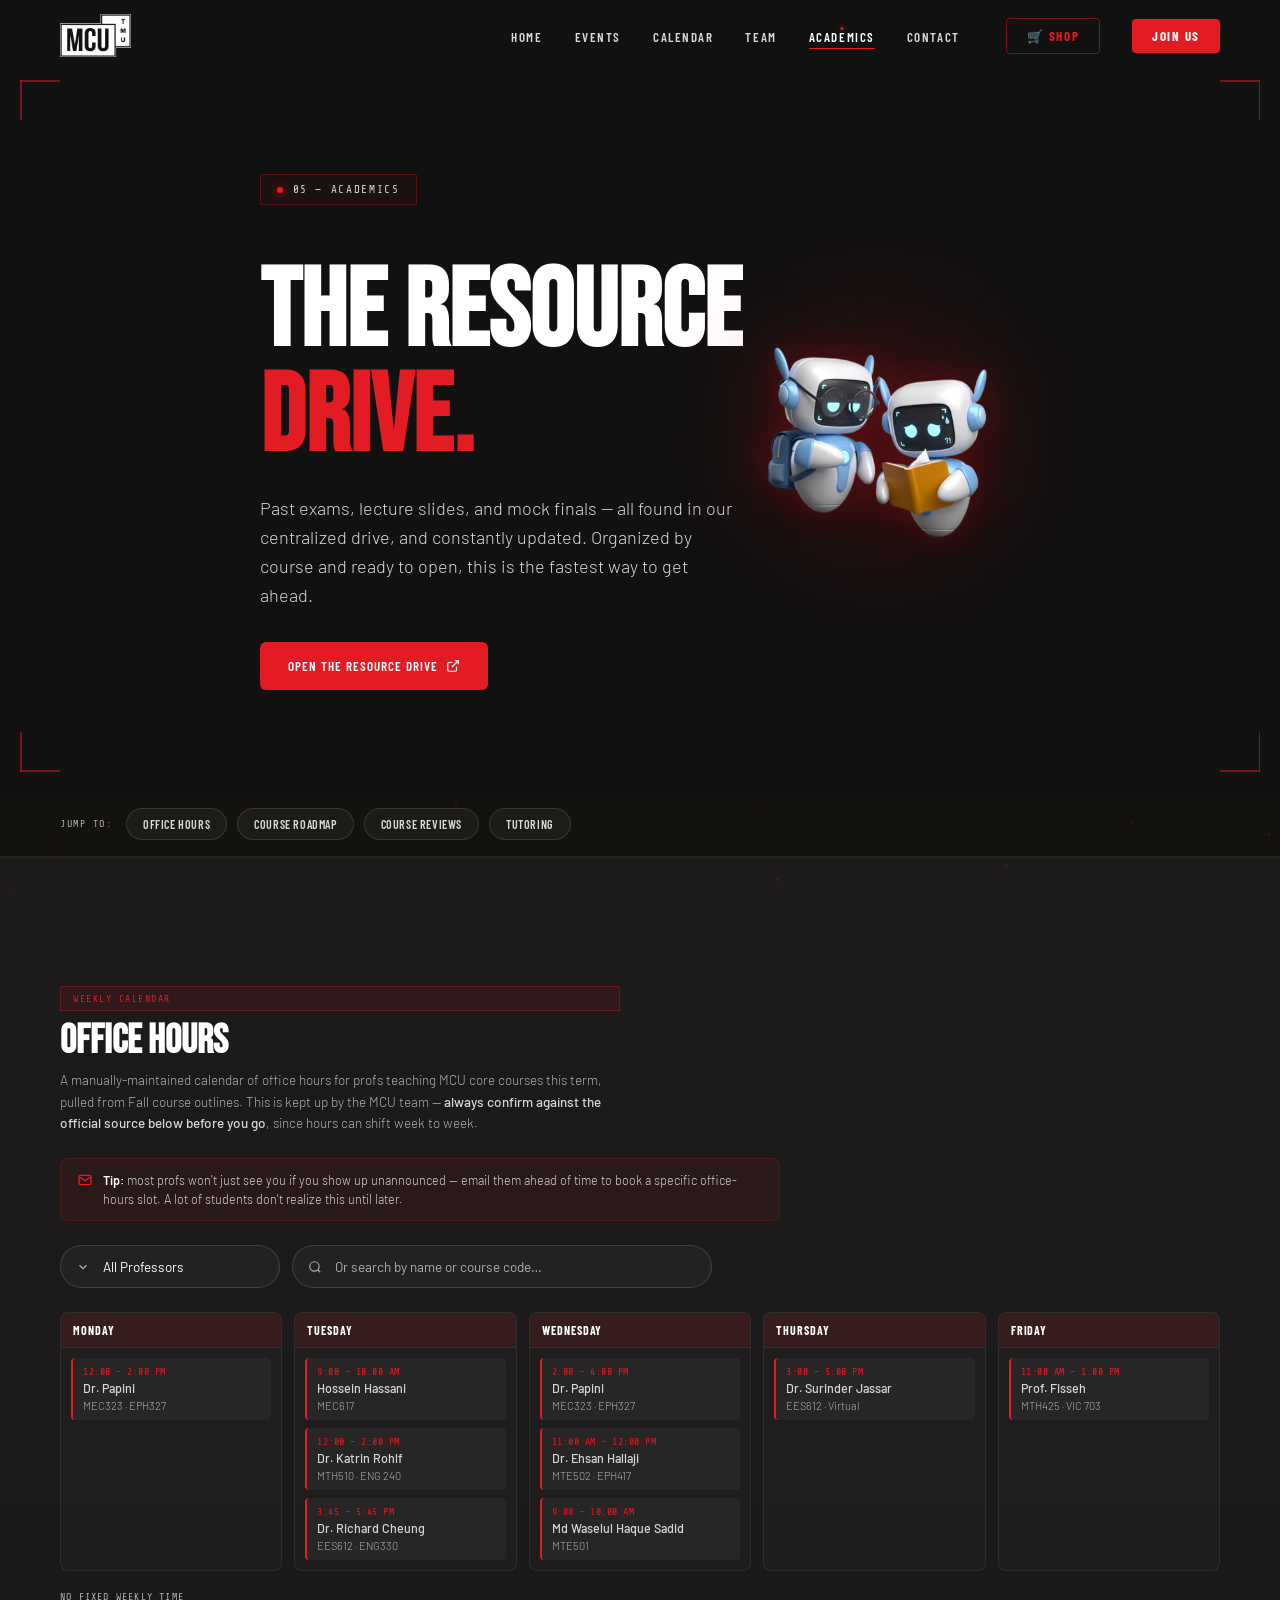
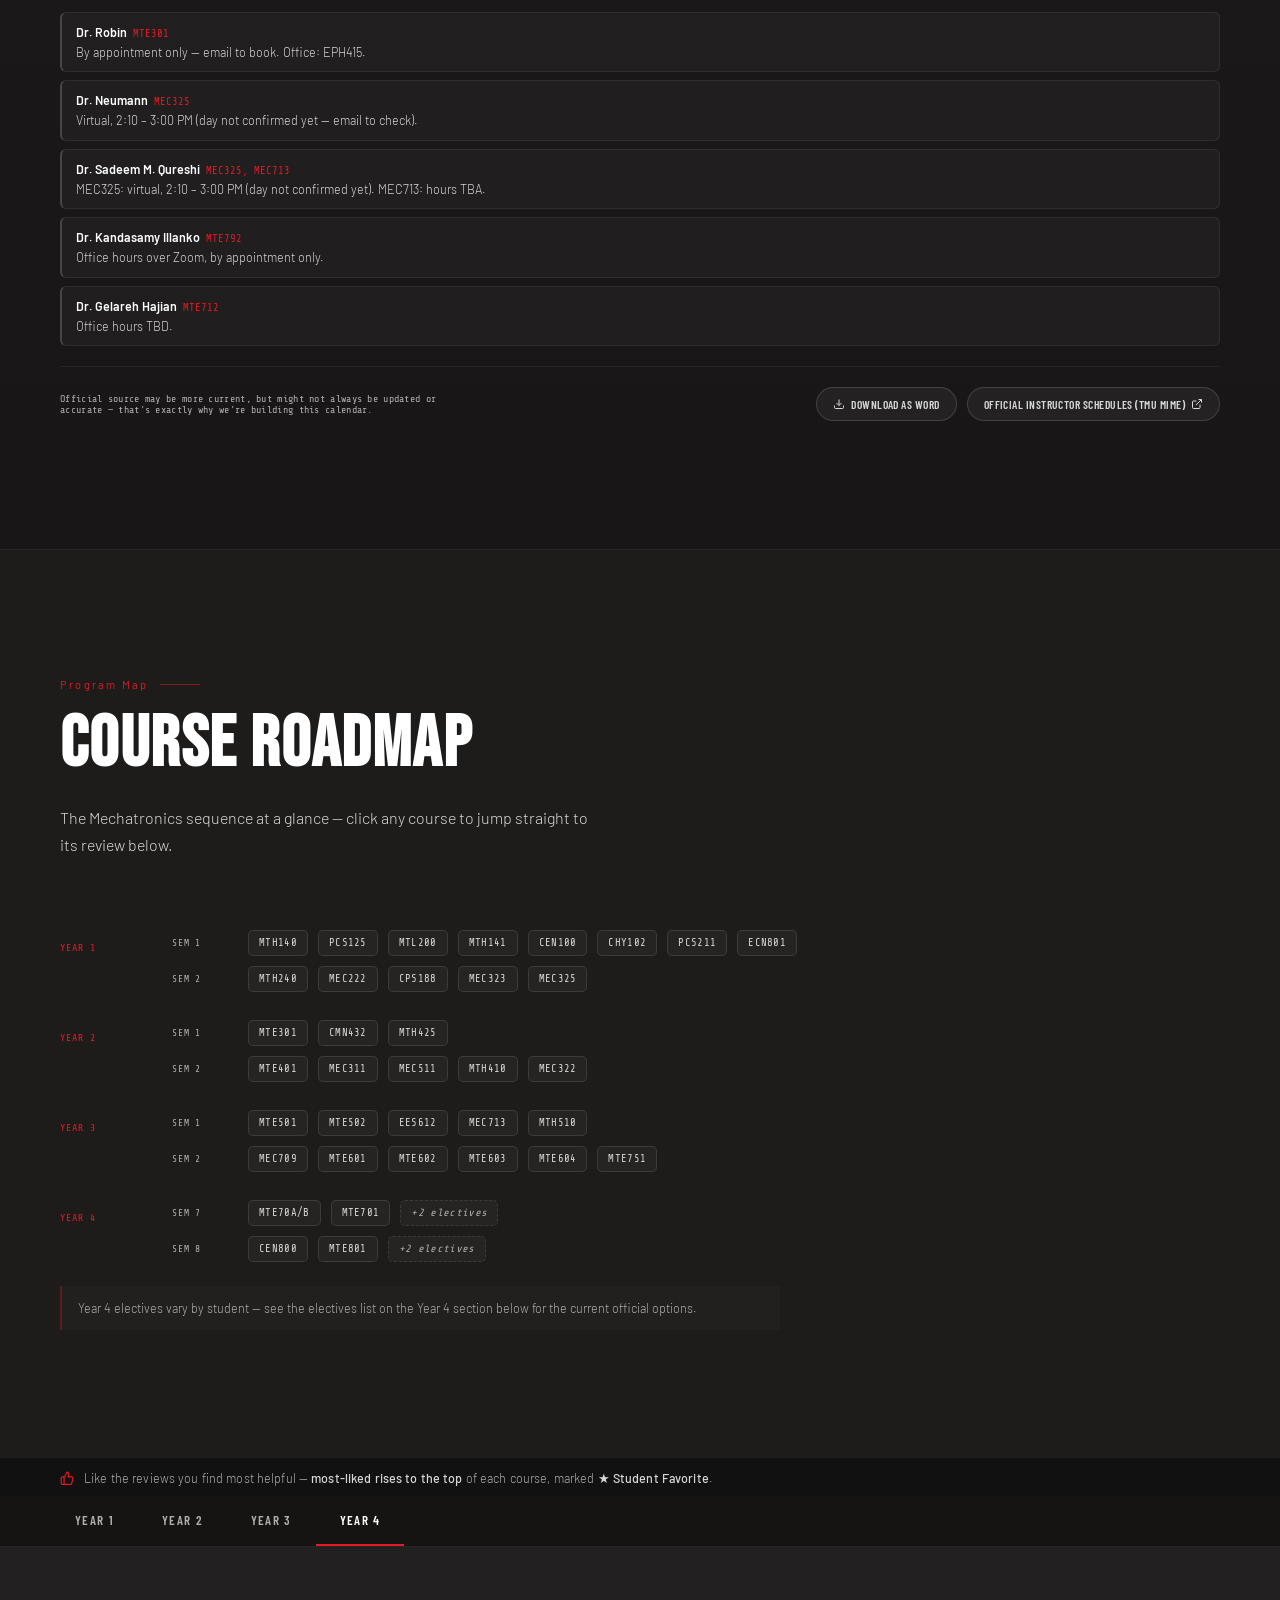
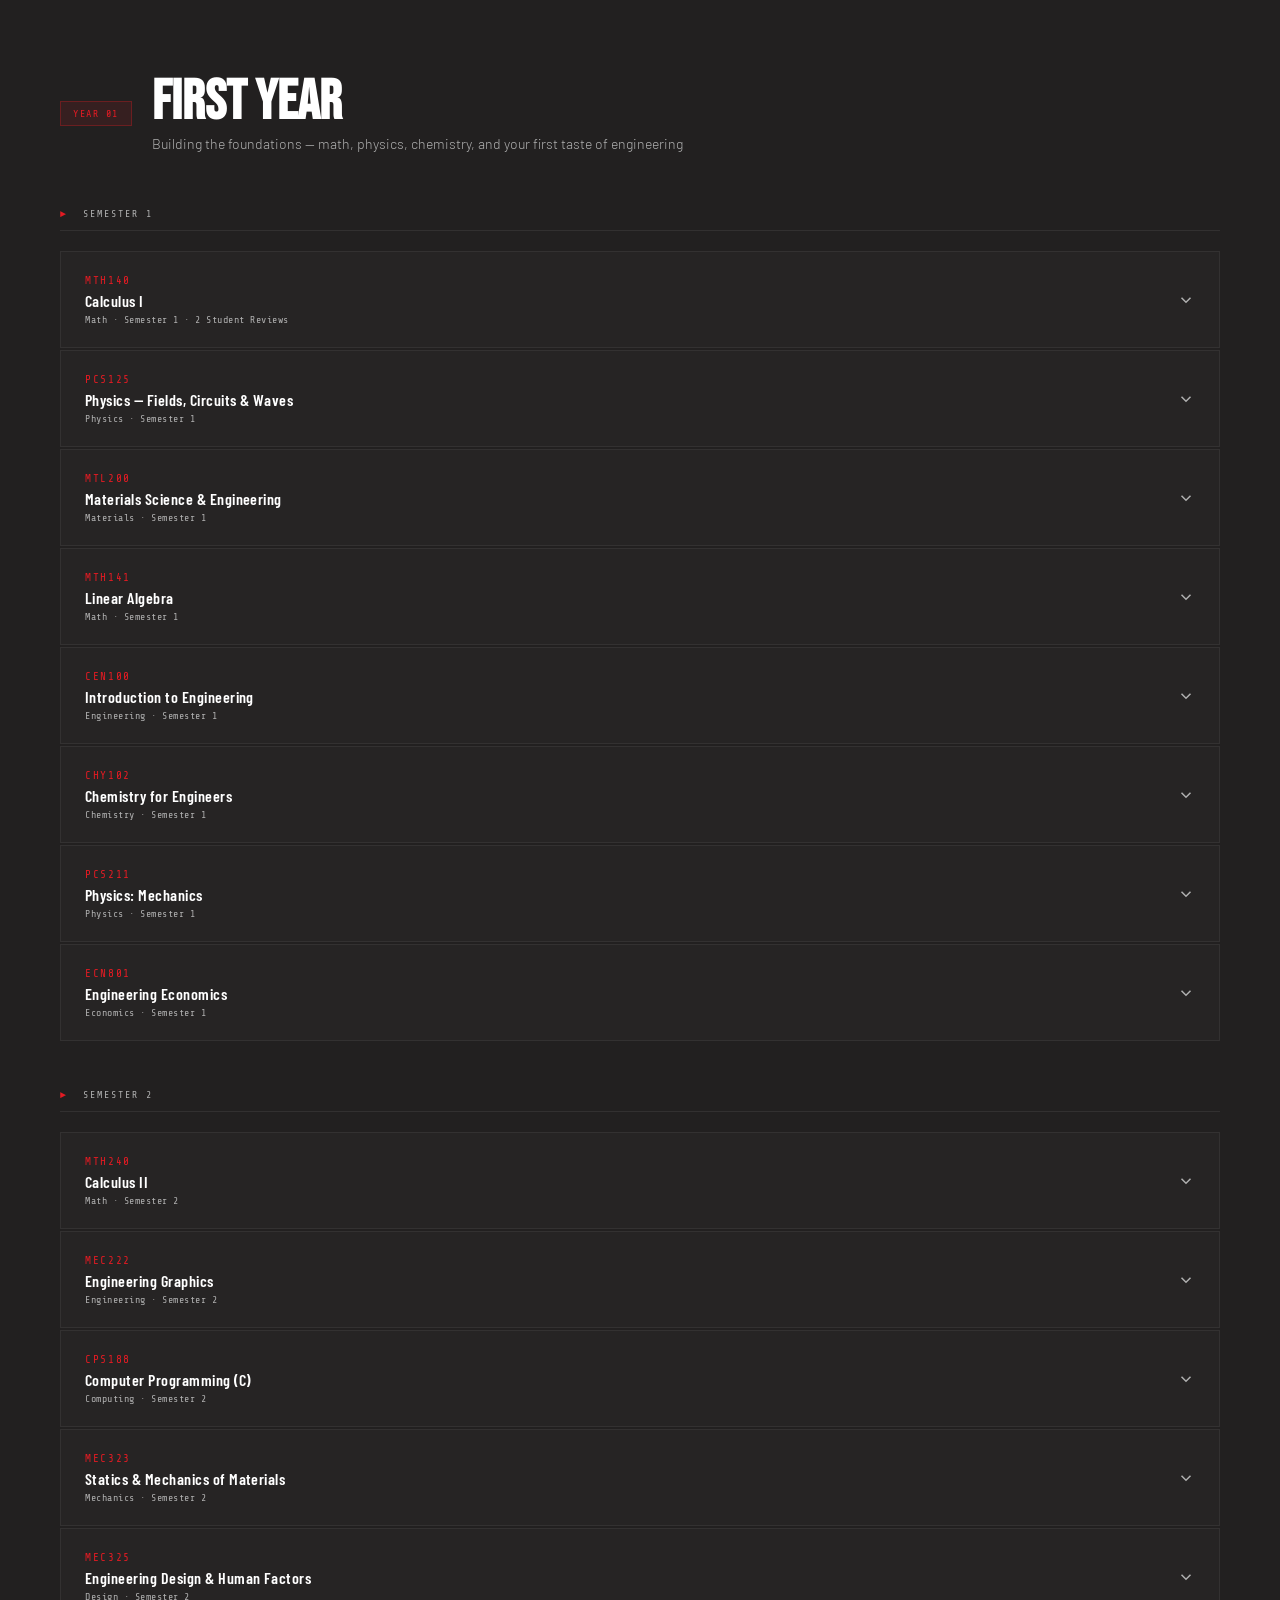
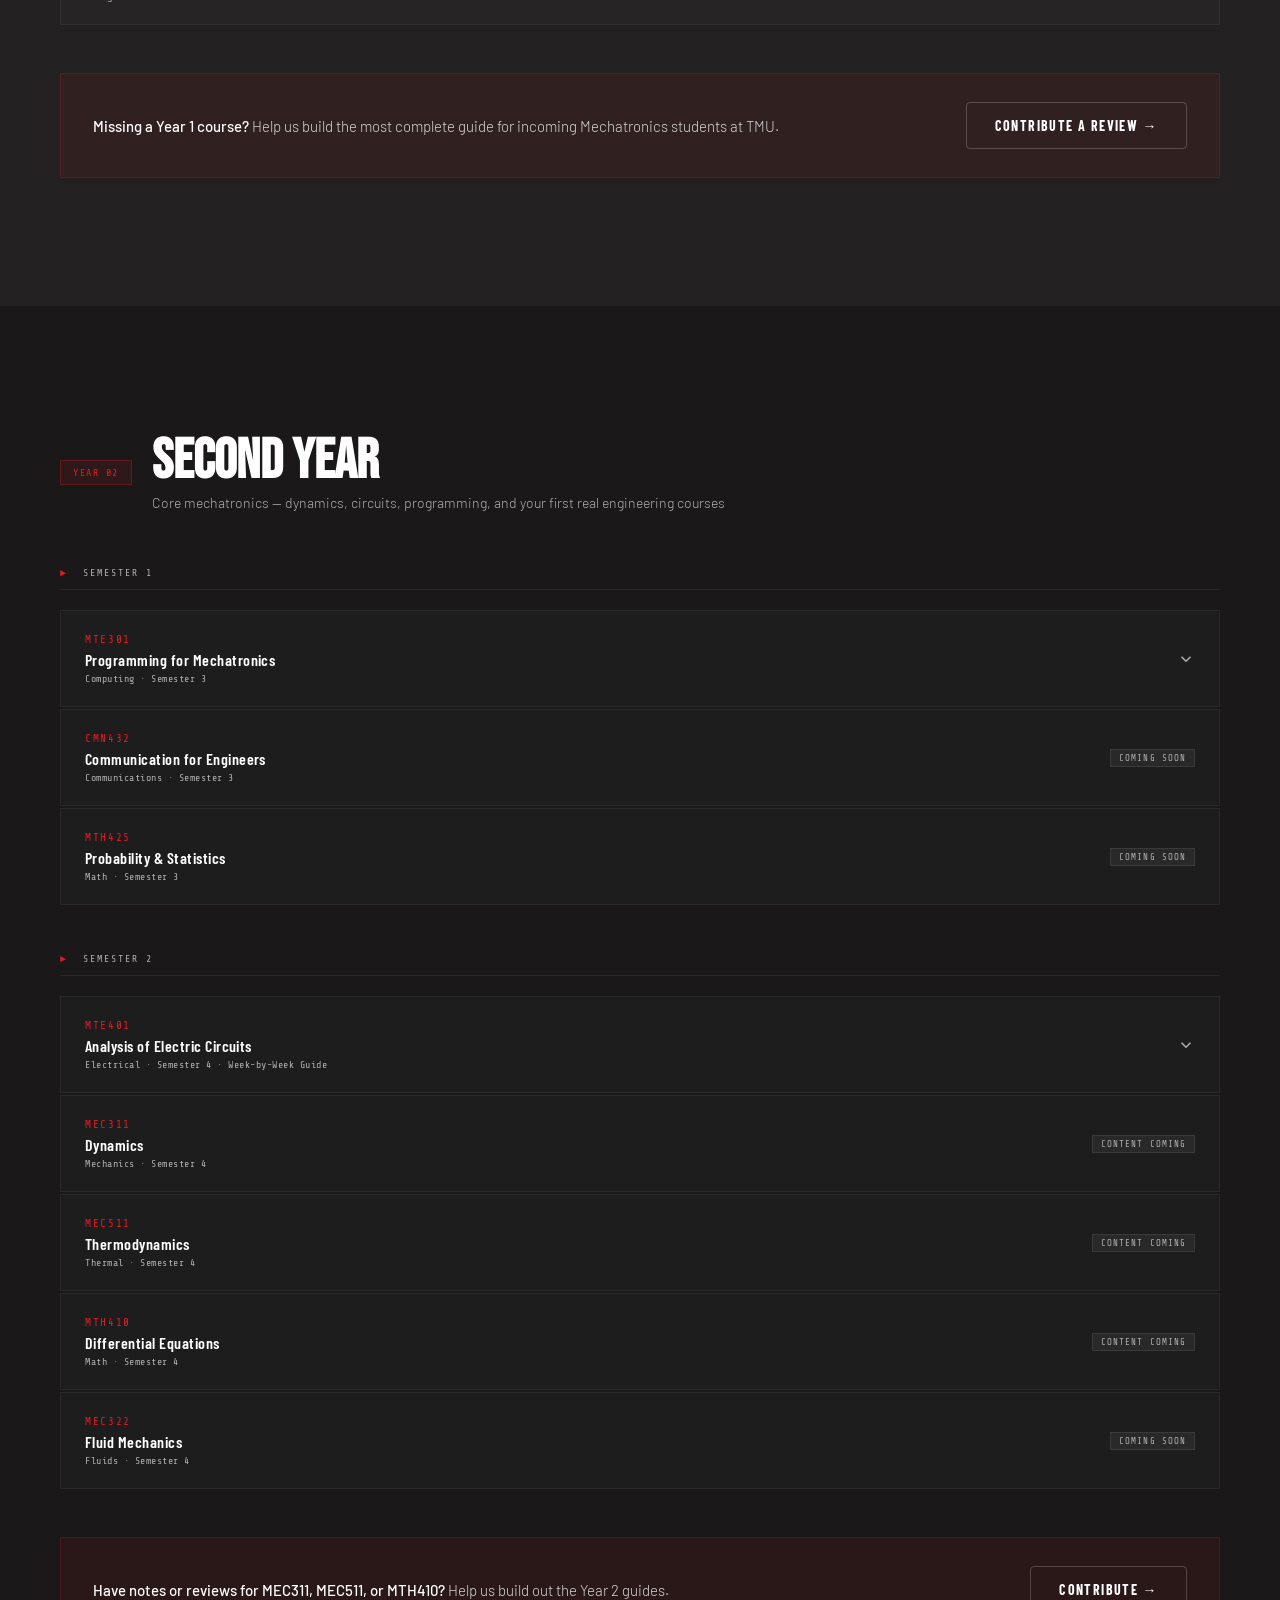
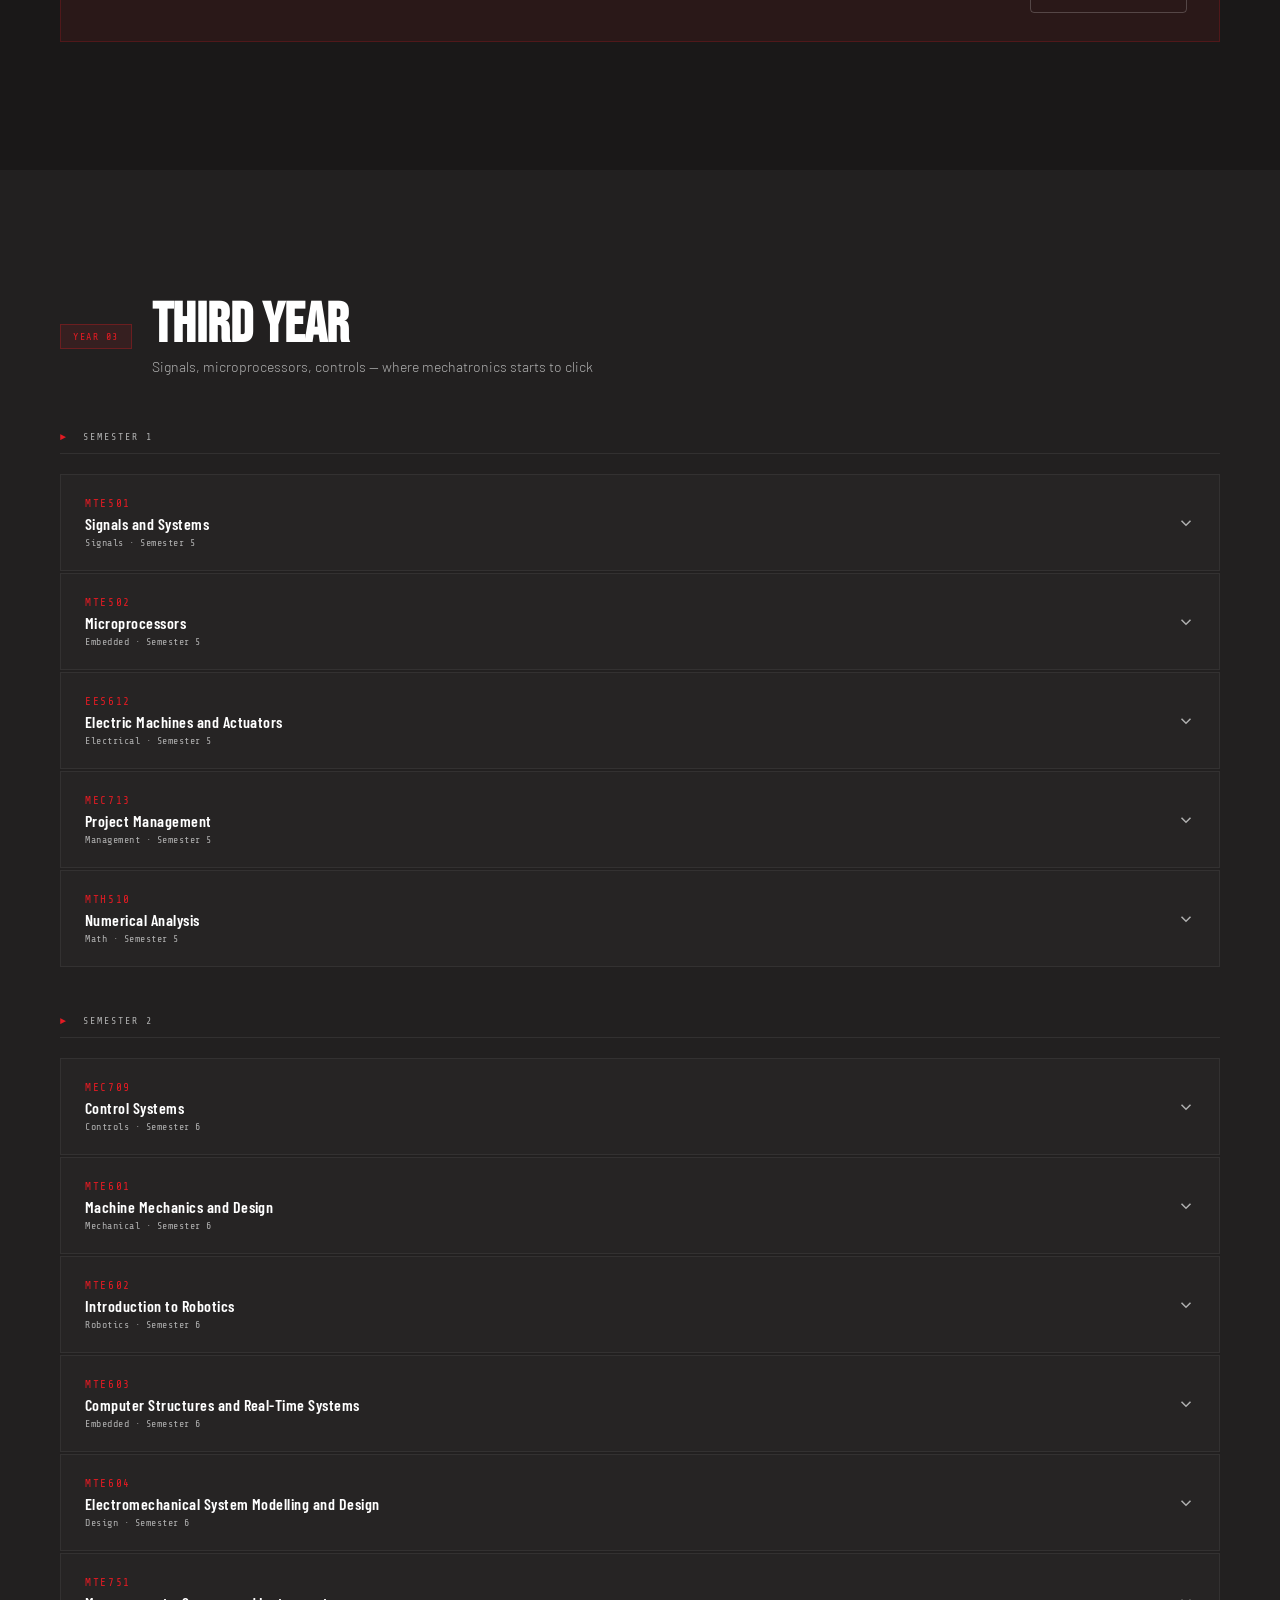
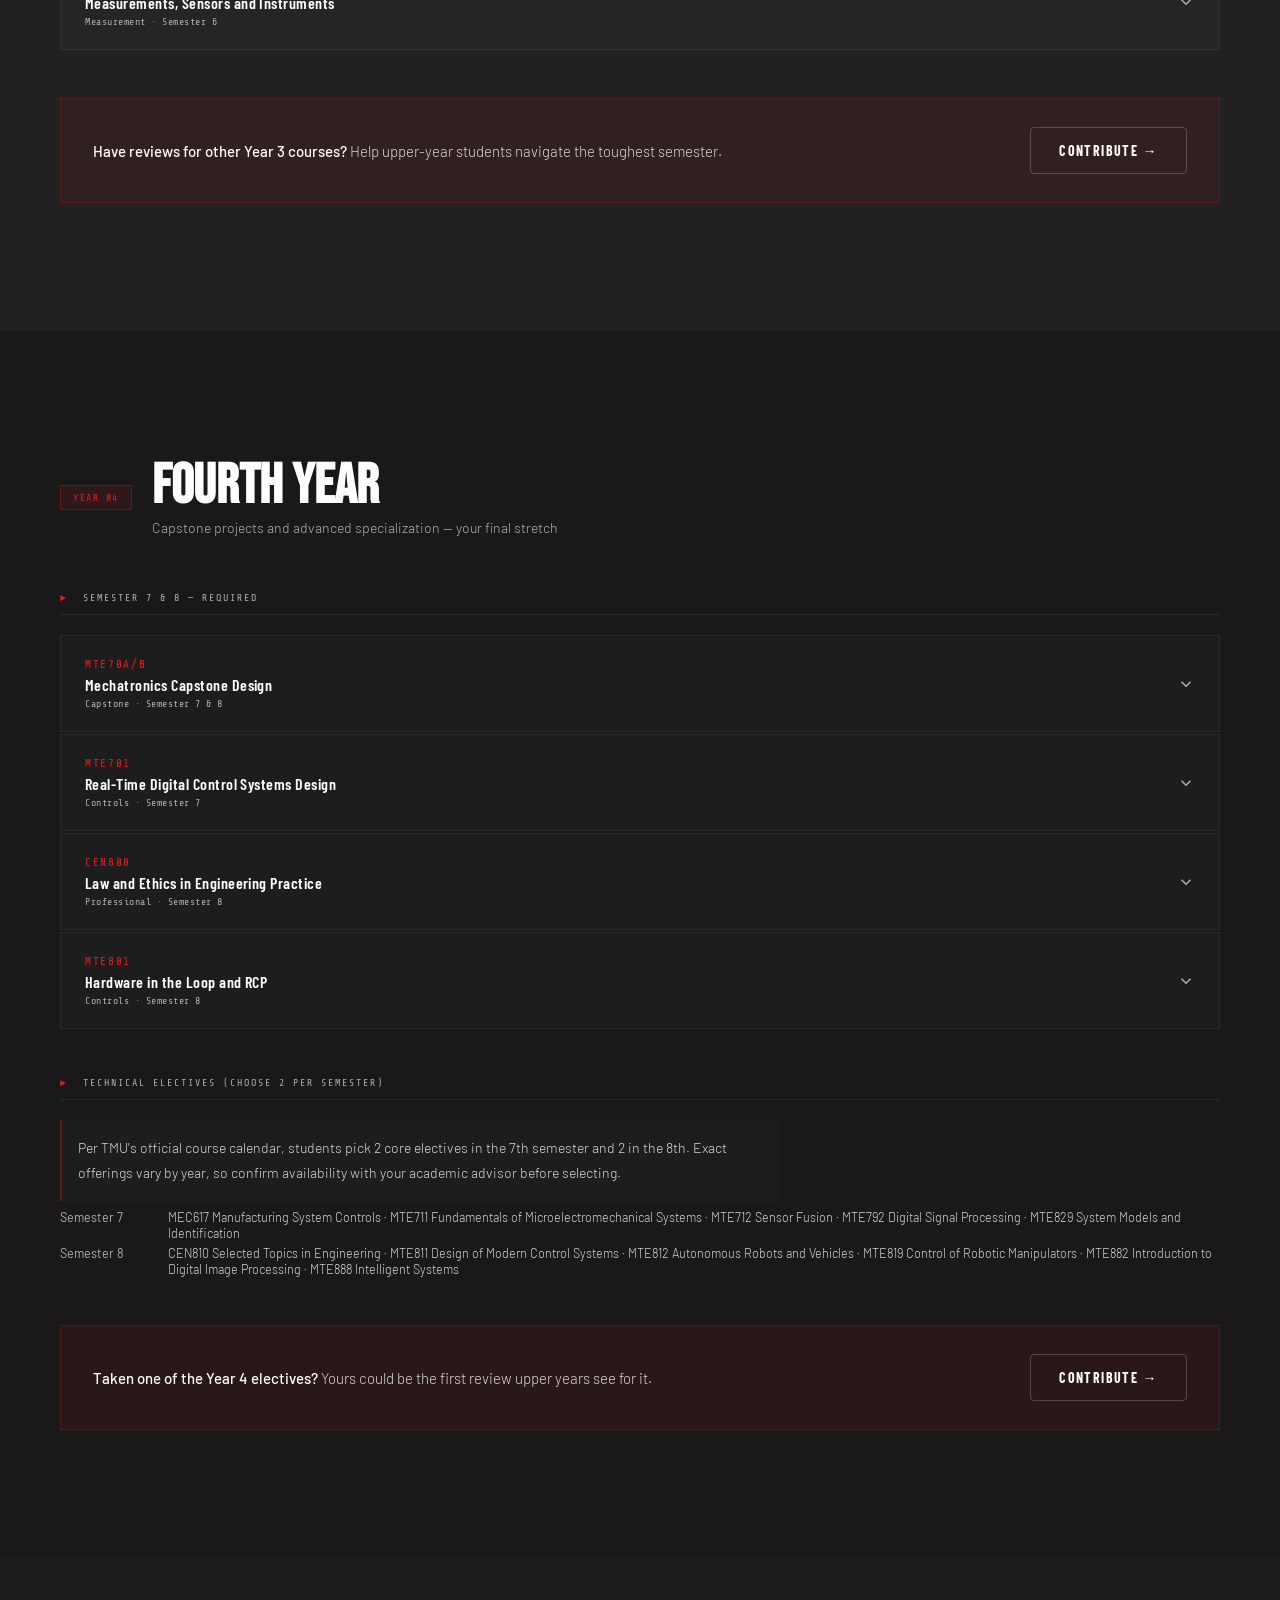
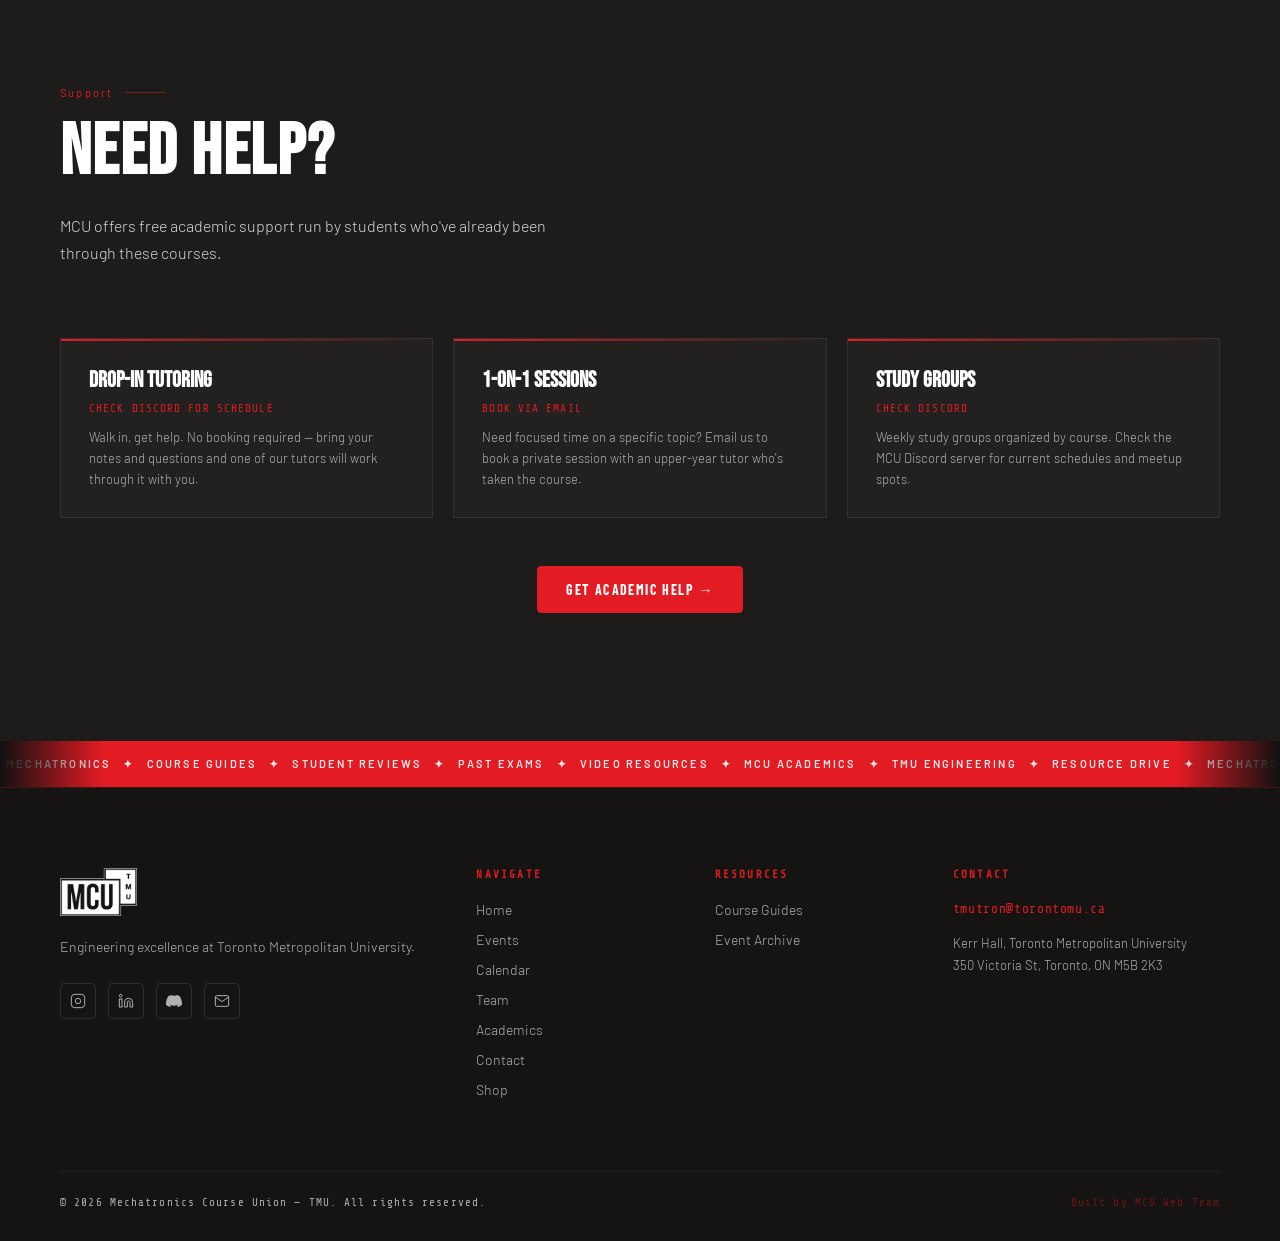
==== commit 2adf57b5: "Enhance styling for professor select dropdown" ====
--- a/academics.html
+++ b/academics.html
@@ -308,7 +308,9 @@
       padding: 12px 18px 12px 42px; font-family: var(--font-body); font-size: 13.5px; color: var(--white); outline: none;
       transition: border-color 0.2s, background 0.2s; appearance: none;
     }
-    #oh-prof-select { cursor: pointer; }
+    #oh-prof-select { cursor: pointer; color-scheme: dark; }
+    #oh-prof-select option { background-color: #1c1a1a; color: #f2f2f2; }
+    #oh-prof-select option:checked, #oh-prof-select option:hover { background-color: #e31b23; color: #fff; }
     #oh-search-input::placeholder { color: var(--steel); }
     #oh-prof-select:focus, #oh-search-input:focus { border-color: var(--red); background: rgba(255,255,255,0.06); }
     .oh-cal-grid { display: grid; grid-template-columns: repeat(5, 1fr); gap: 12px; margin-bottom: 20px; }
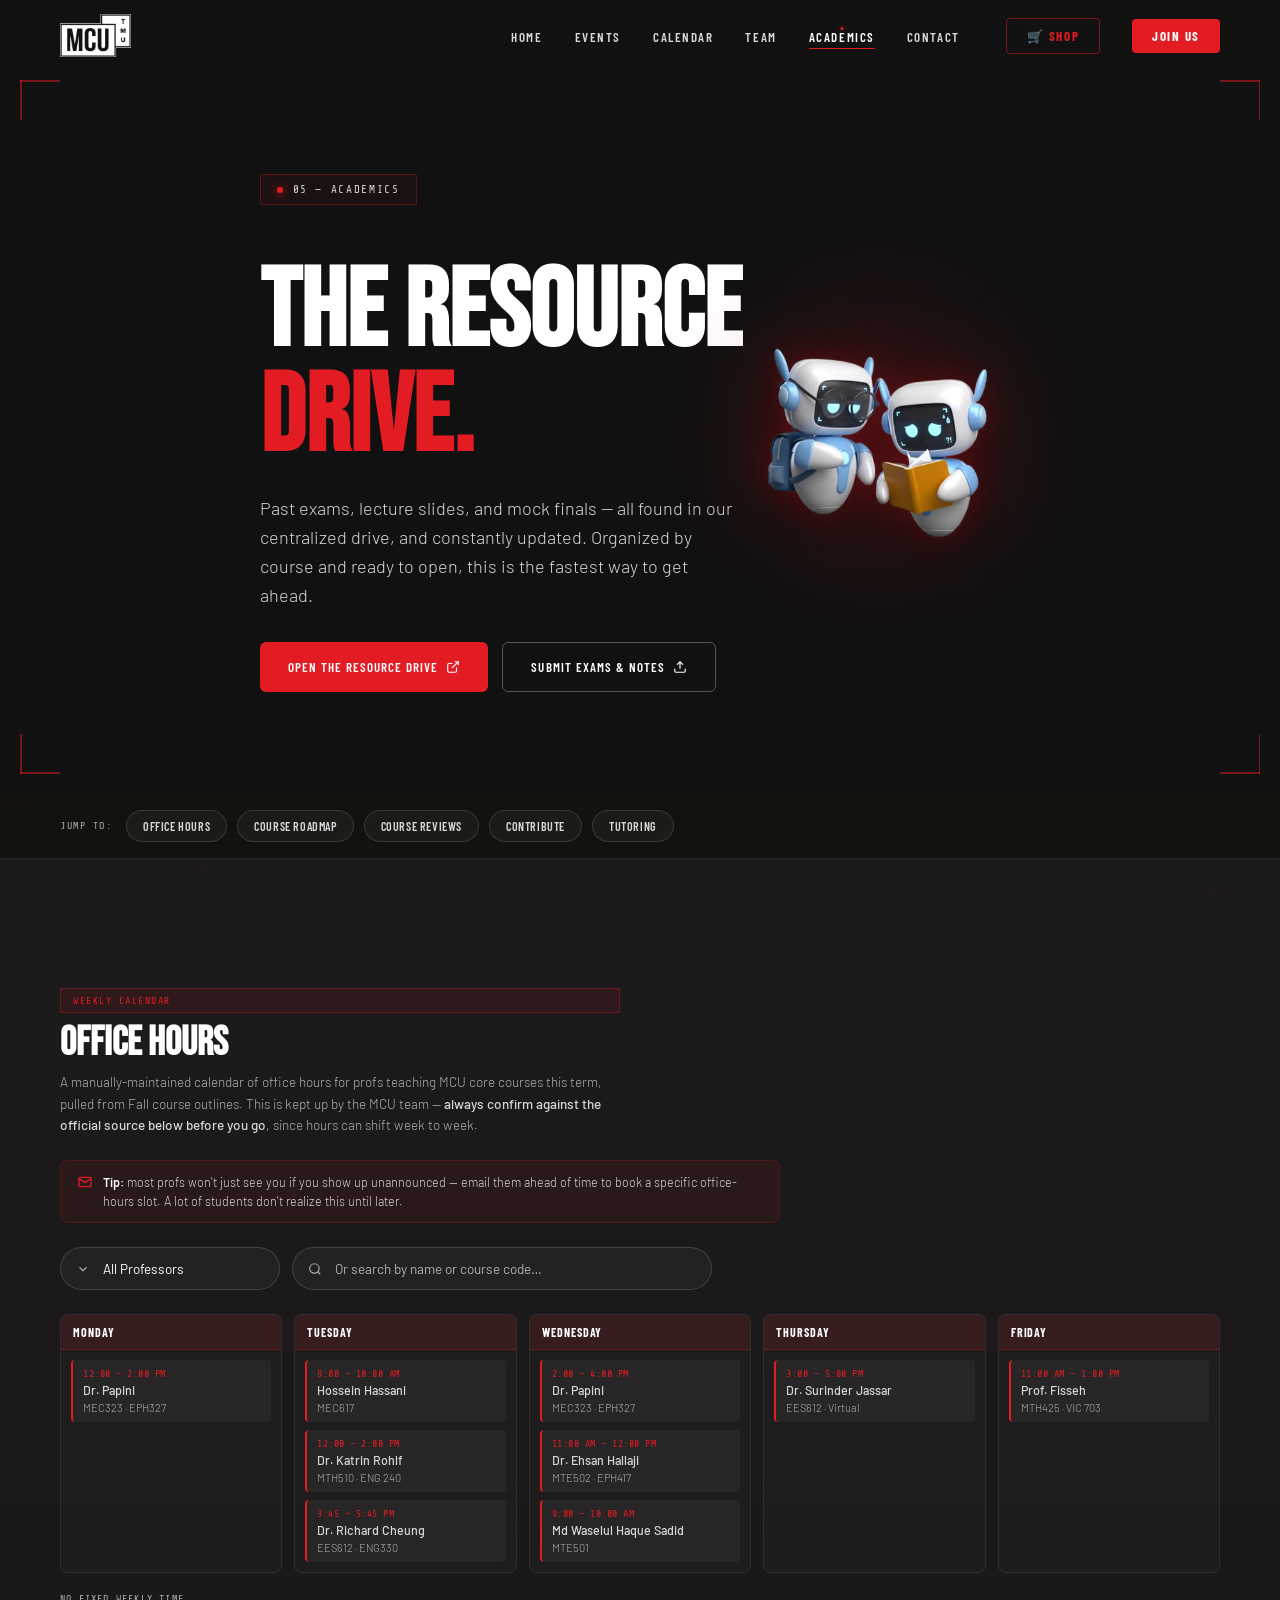
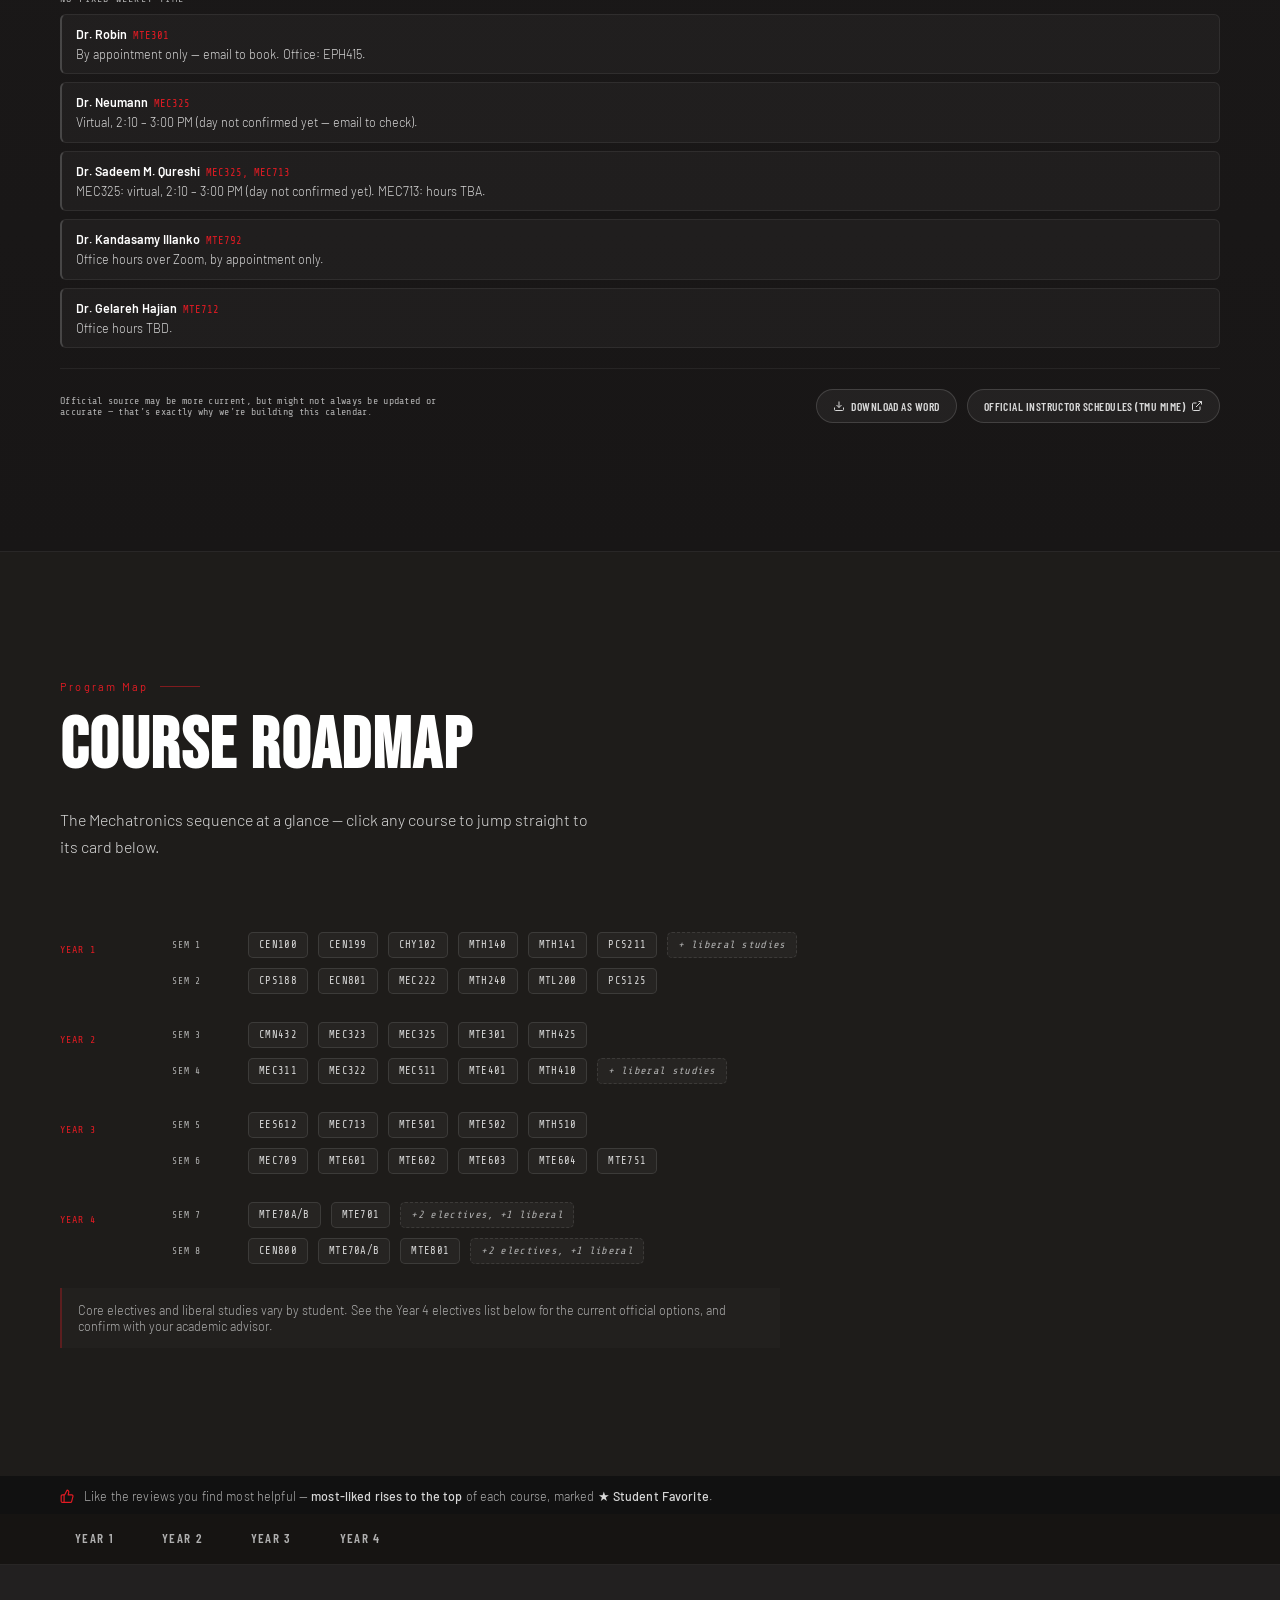
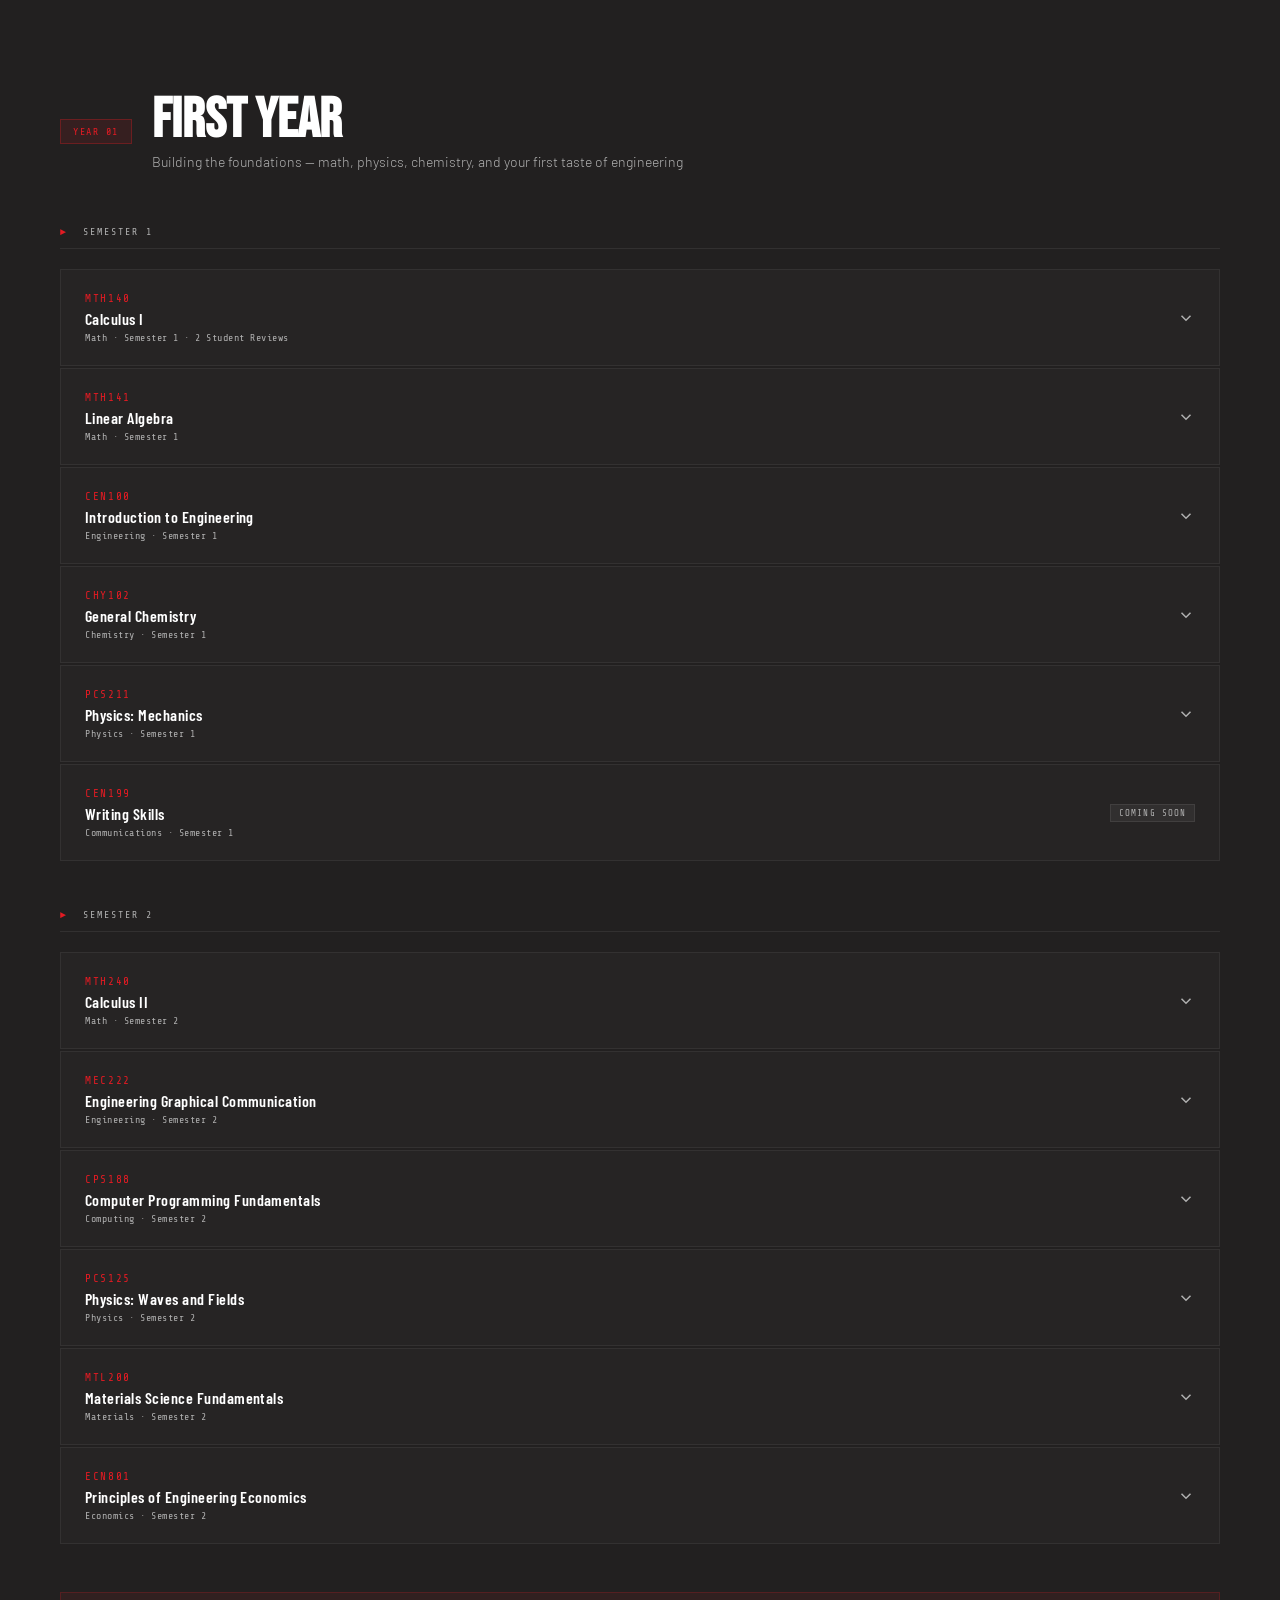
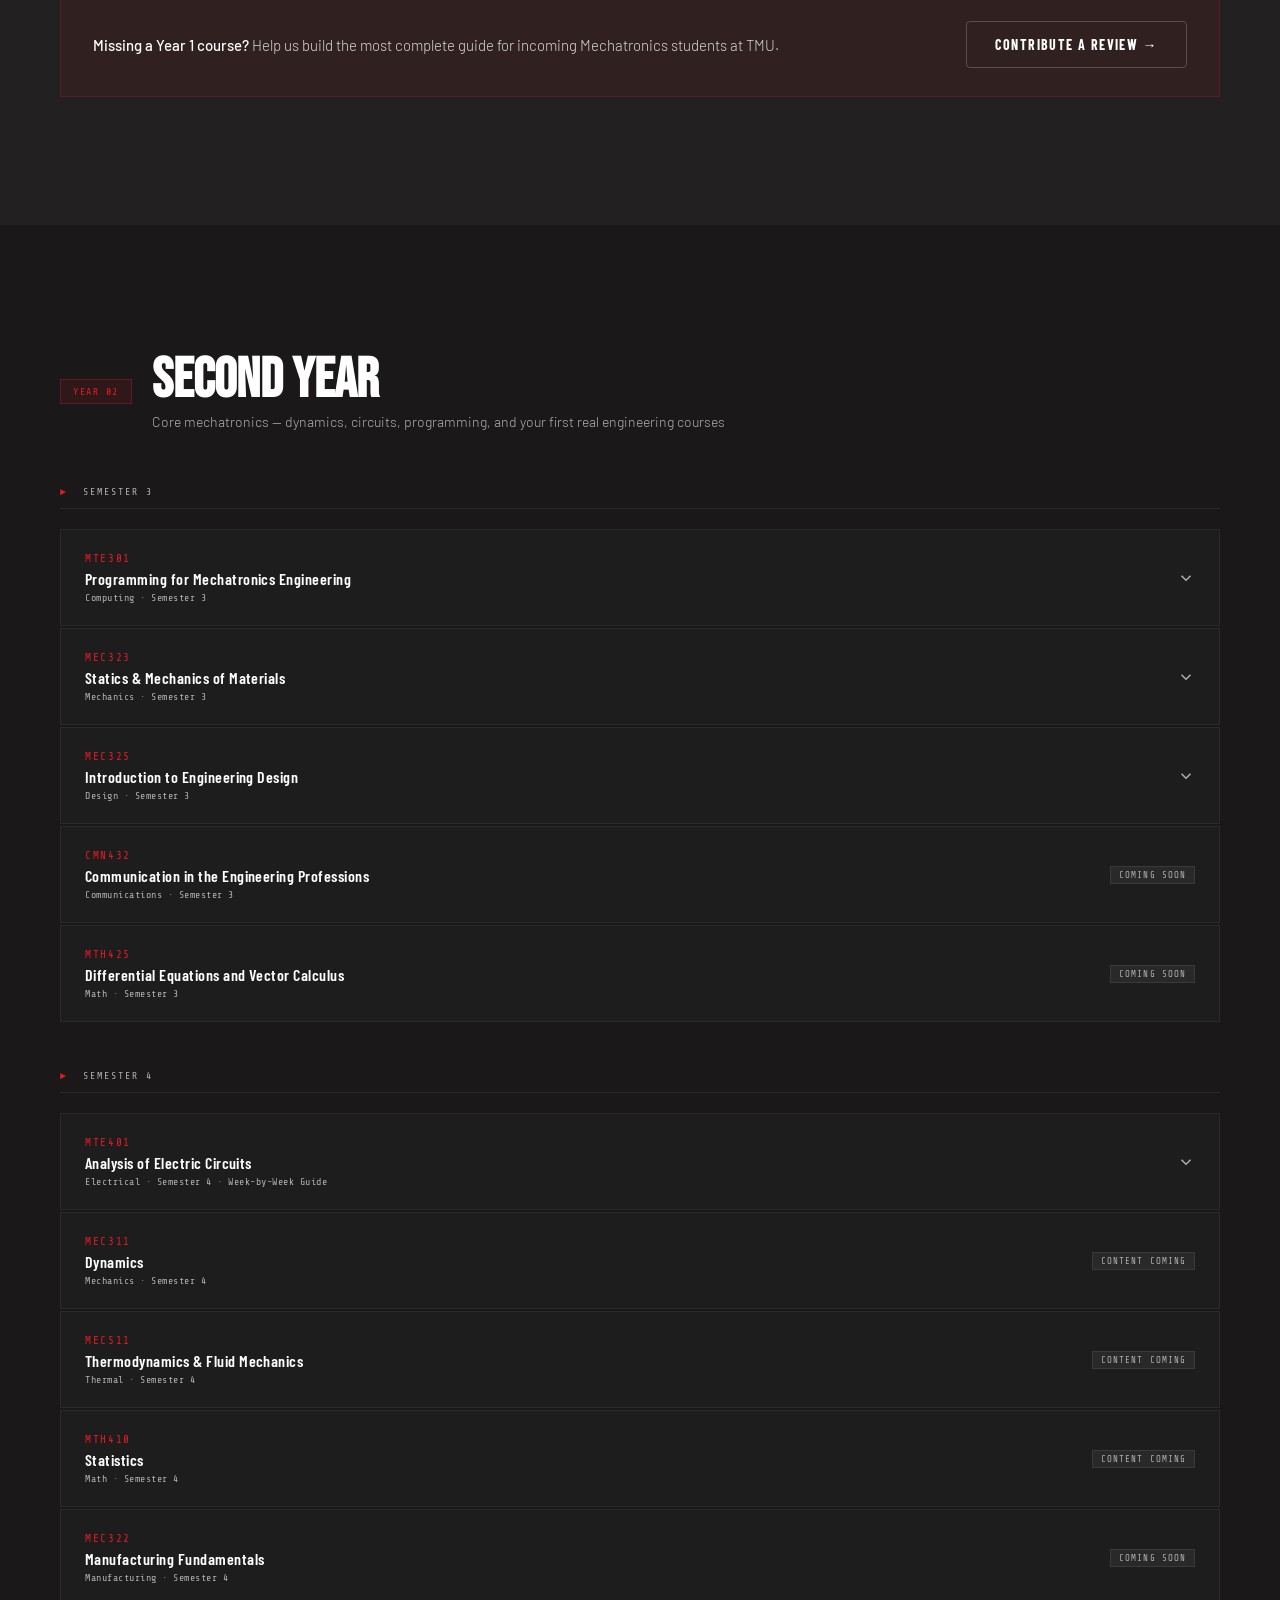
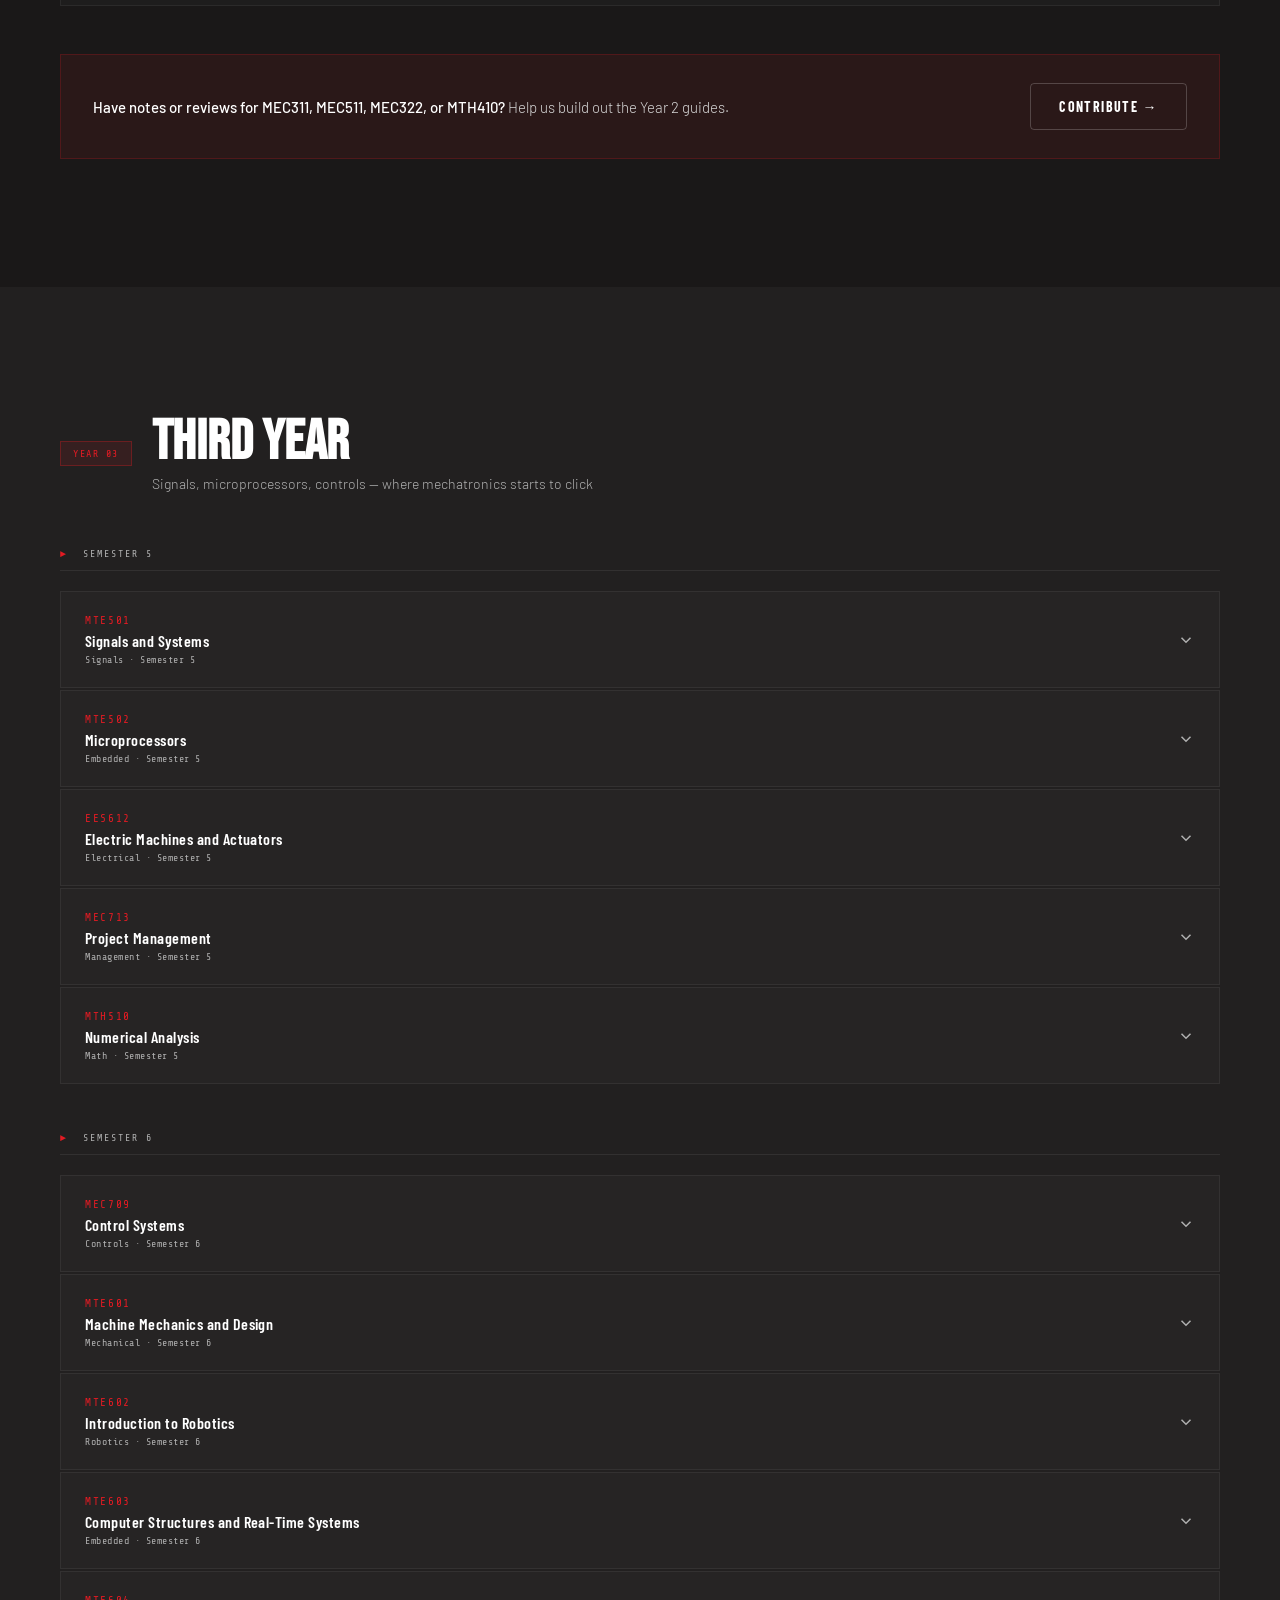
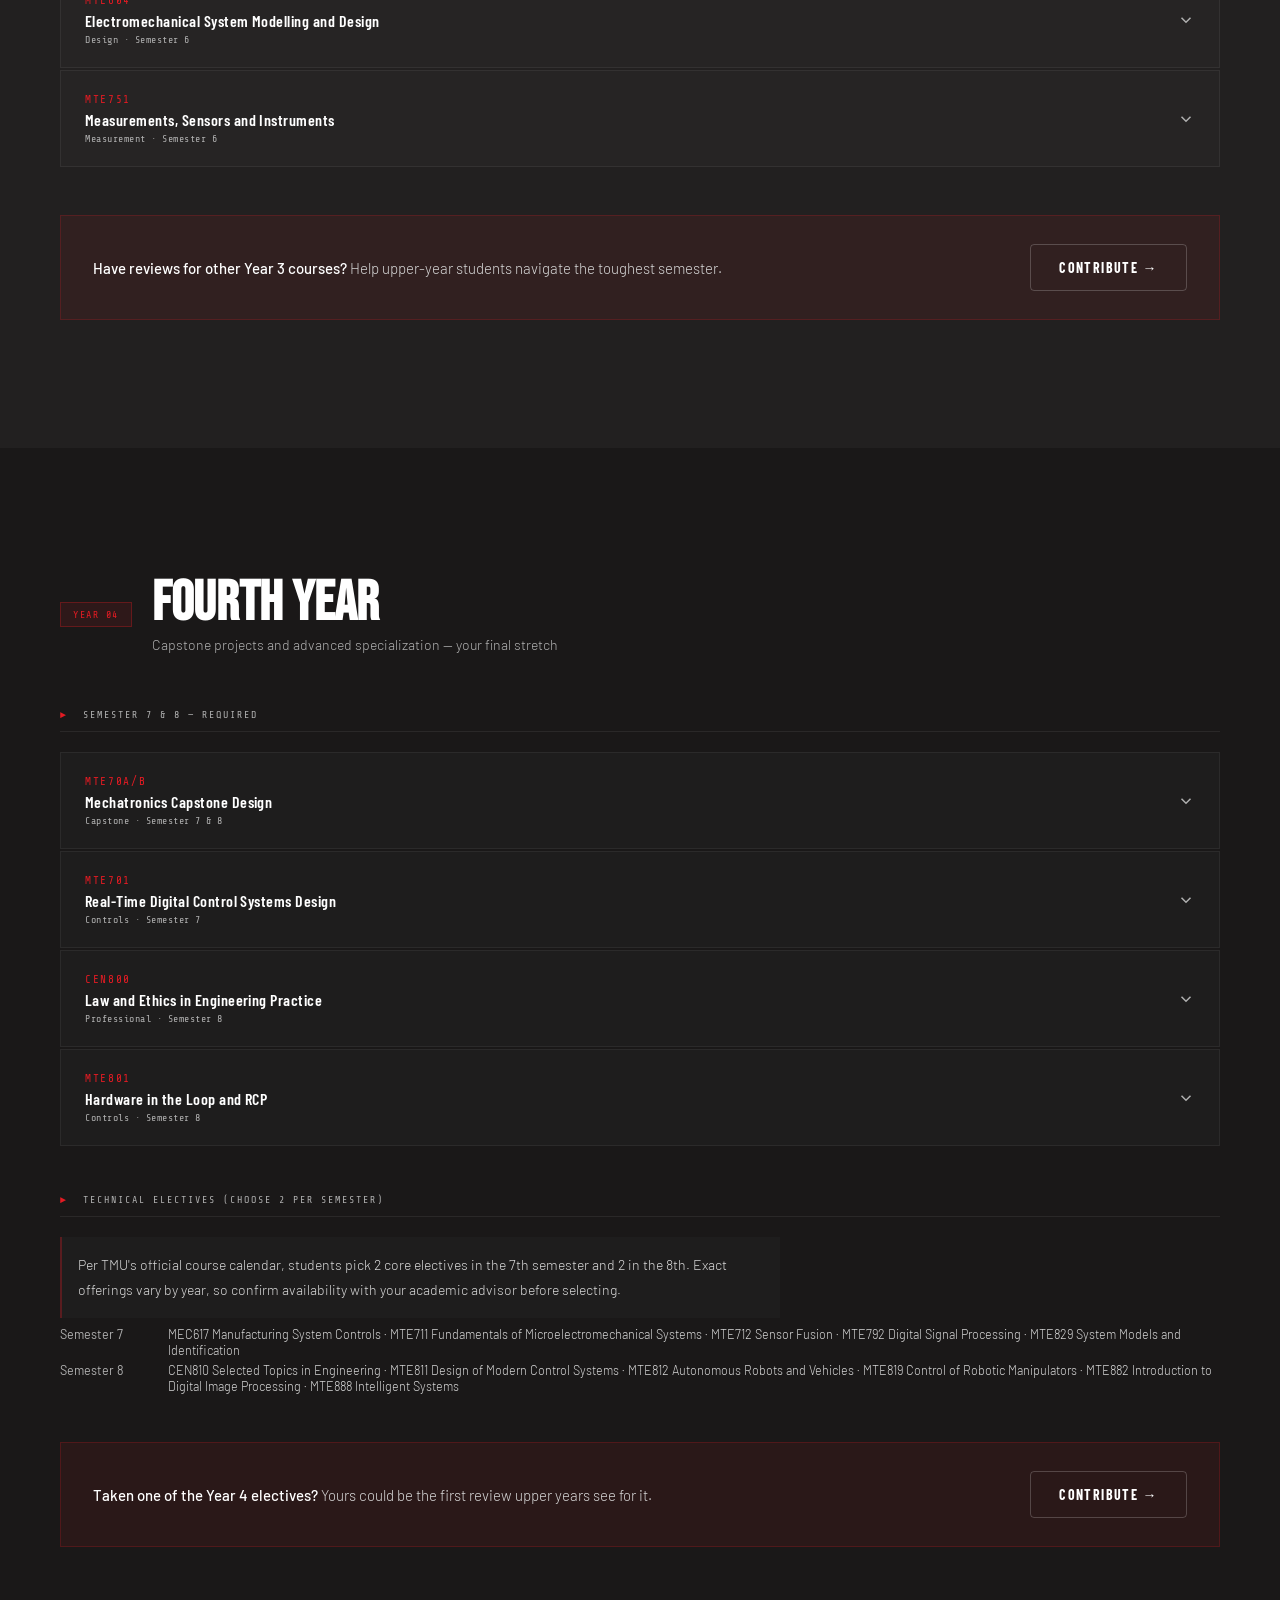
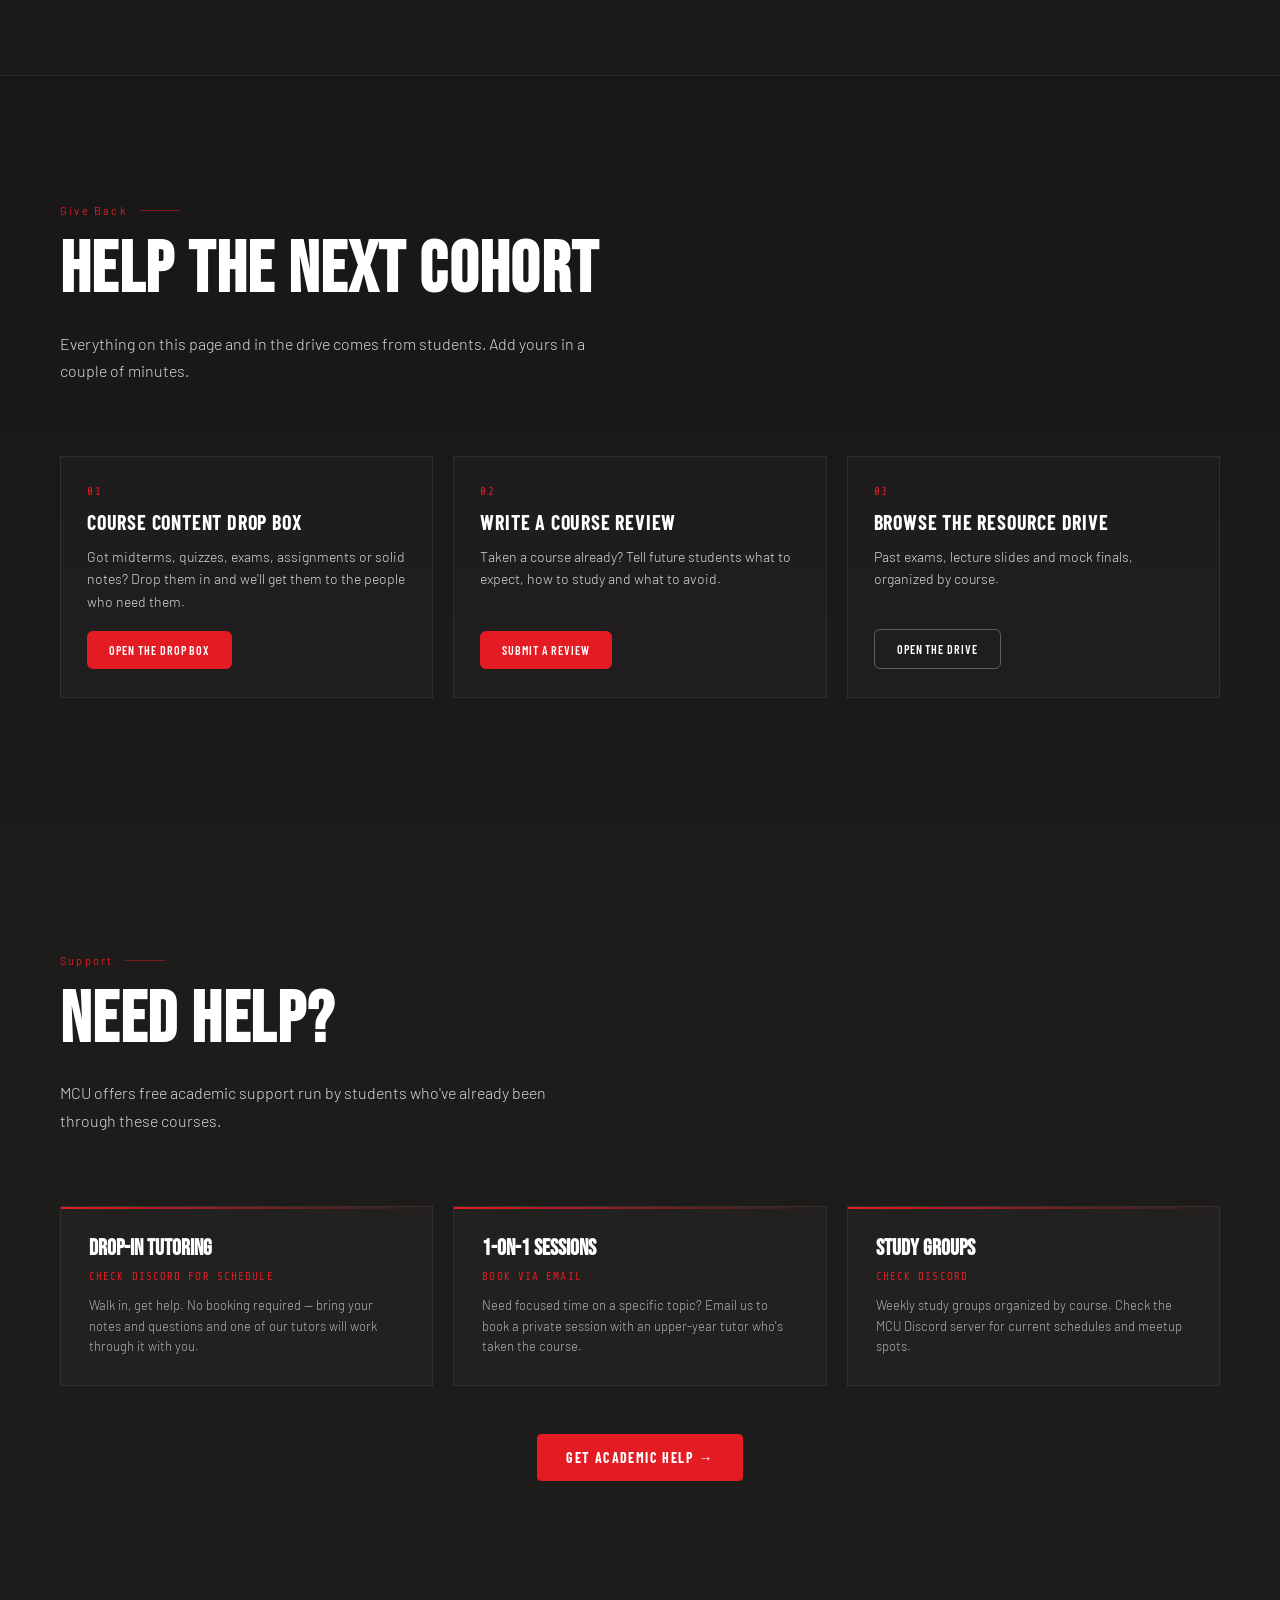
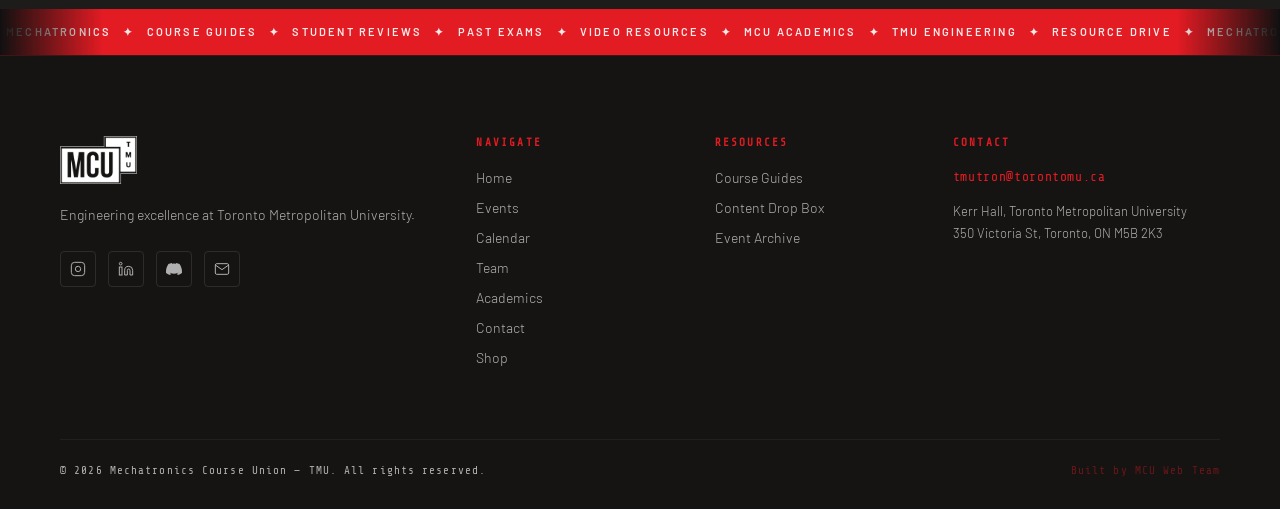
==== commit c9728a19: "Update print statement from 'Hello' to 'Goodbye'" ====
--- a/academics.html
+++ b/academics.html
@@ -370,6 +370,20 @@
       .roadmap-year-tag { width: auto; padding-top: 0; }
       .roadmap-sem { align-items: flex-start; }
     }
+
+    /* ══ ADDITIONS: deep-link offsets, ghost button, contribute section ══ */
+    .course-card { scroll-margin-top: 150px; }
+    .oh-link-btn.ghost { background: transparent; border: 1px solid rgba(255,255,255,0.28); color: var(--white); }
+    .oh-link-btn.ghost:hover { background: rgba(255,255,255,0.08); border-color: var(--red); }
+    #ac-contribute { padding: var(--section-pad) 0; border-top: 1px solid rgba(255,255,255,0.06); background: linear-gradient(180deg, #181616 0%, #1c1a1a 100%); }
+    .cb-grid { display: grid; grid-template-columns: repeat(auto-fit, minmax(270px, 1fr)); gap: 20px; }
+    .cb-card { background: rgba(255,255,255,0.02); border: 1px solid rgba(255,255,255,0.08); padding: 28px 26px; display: flex; flex-direction: column; gap: 12px; transition: border-color 0.25s, transform 0.25s; }
+    .cb-card:hover { border-color: rgba(227,27,35,0.45); transform: translateY(-3px); }
+    .cb-card .cb-num { font-family: var(--font-mono); font-size: 11px; letter-spacing: 0.15em; color: var(--red); }
+    .cb-card h4 { font-family: var(--font-cond); font-size: 20px; font-weight: 700; color: var(--white); letter-spacing: 0.04em; text-transform: uppercase; margin: 0; }
+    .cb-card p { font-family: var(--font-body); font-size: 14px; color: var(--steel-light); font-weight: 300; line-height: 1.6; flex: 1; margin: 0; }
+    .cb-card .oh-link-btn { align-self: flex-start; margin-top: 6px; }
+    @media (prefers-reduced-motion: reduce) { .cb-card, .cb-card:hover { transition: none; transform: none; } }
   </style>
 </head>
 <body>
@@ -445,6 +459,10 @@
               Open the Resource Drive
               <svg width="14" height="14" viewBox="0 0 24 24" fill="none" stroke="currentColor" stroke-width="2"><path d="M18 13v6a2 2 0 0 1-2 2H5a2 2 0 0 1-2-2V8a2 2 0 0 1 2-2h6"/><polyline points="15 3 21 3 21 9"/><line x1="10" y1="14" x2="21" y2="3"/></svg>
             </a>
+            <a href="https://forms.gle/FZHc3XCTvAjBExw76" target="_blank" rel="noopener" class="oh-link-btn ghost" style="padding:16px 28px;font-size:13px;">
+              Submit Exams &amp; Notes
+              <svg width="14" height="14" viewBox="0 0 24 24" fill="none" stroke="currentColor" stroke-width="2"><path d="M21 15v4a2 2 0 0 1-2 2H5a2 2 0 0 1-2-2v-4"/><polyline points="17 8 12 3 7 8"/><line x1="12" y1="3" x2="12" y2="15"/></svg>
+            </a>
           </div>
         </div>
         <div class="ac-hero-right reveal-up delay-3">
@@ -468,6 +486,7 @@
         <a href="#office-hours" class="ql-btn">Office Hours</a>
         <a href="#course-roadmap" class="ql-btn">Course Roadmap</a>
         <a href="#year-1" class="ql-btn">Course Reviews</a>
+        <a href="#ac-contribute" class="ql-btn">Contribute</a>
         <a href="#ac-tutoring" class="ql-btn">Tutoring</a>
       </div>
     </div>
@@ -699,39 +718,39 @@
       <div class="section-header reveal-up">
         <div class="section-tag">Program Map</div>
         <h2 class="section-title">COURSE ROADMAP</h2>
-        <p class="section-desc">The Mechatronics sequence at a glance — click any course to jump straight to its review below.</p>
+        <p class="section-desc">The Mechatronics sequence at a glance — click any course to jump straight to its card below.</p>
       </div>
       <div class="roadmap-track">
         <div class="roadmap-year-row reveal-up">
           <div class="roadmap-year-tag">Year 1</div>
           <div class="roadmap-sems">
             <div class="roadmap-sem"><span class="roadmap-sem-label">Sem 1</span>
-              <a href="#year-1" class="roadmap-chip">MTH140</a><a href="#year-1" class="roadmap-chip">PCS125</a><a href="#year-1" class="roadmap-chip">MTL200</a><a href="#year-1" class="roadmap-chip">MTH141</a><a href="#year-1" class="roadmap-chip">CEN100</a><a href="#year-1" class="roadmap-chip">CHY102</a><a href="#year-1" class="roadmap-chip">PCS211</a><a href="#year-1" class="roadmap-chip">ECN801</a>
+              <a href="#course-CEN100" class="roadmap-chip">CEN100</a><a href="#course-CEN199" class="roadmap-chip">CEN199</a><a href="#course-CHY102" class="roadmap-chip">CHY102</a><a href="#course-MTH140" class="roadmap-chip">MTH140</a><a href="#course-MTH141" class="roadmap-chip">MTH141</a><a href="#course-PCS211" class="roadmap-chip">PCS211</a><span class="roadmap-chip rc-pending">+ liberal studies</span>
             </div>
             <div class="roadmap-sem"><span class="roadmap-sem-label">Sem 2</span>
-              <a href="#year-1" class="roadmap-chip">MTH240</a><a href="#year-1" class="roadmap-chip">MEC222</a><a href="#year-1" class="roadmap-chip">CPS188</a><a href="#year-1" class="roadmap-chip">MEC323</a><a href="#year-1" class="roadmap-chip">MEC325</a>
+              <a href="#course-CPS188" class="roadmap-chip">CPS188</a><a href="#course-ECN801" class="roadmap-chip">ECN801</a><a href="#course-MEC222" class="roadmap-chip">MEC222</a><a href="#course-MTH240" class="roadmap-chip">MTH240</a><a href="#course-MTL200" class="roadmap-chip">MTL200</a><a href="#course-PCS125" class="roadmap-chip">PCS125</a>
             </div>
           </div>
         </div>
         <div class="roadmap-year-row reveal-up delay-1">
           <div class="roadmap-year-tag">Year 2</div>
           <div class="roadmap-sems">
-            <div class="roadmap-sem"><span class="roadmap-sem-label">Sem 1</span>
-              <a href="#year-2" class="roadmap-chip">MTE301</a><a href="#year-2" class="roadmap-chip">CMN432</a><a href="#year-2" class="roadmap-chip">MTH425</a>
-            </div>
-            <div class="roadmap-sem"><span class="roadmap-sem-label">Sem 2</span>
-              <a href="#year-2" class="roadmap-chip">MTE401</a><a href="#year-2" class="roadmap-chip">MEC311</a><a href="#year-2" class="roadmap-chip">MEC511</a><a href="#year-2" class="roadmap-chip">MTH410</a><a href="#year-2" class="roadmap-chip">MEC322</a>
+            <div class="roadmap-sem"><span class="roadmap-sem-label">Sem 3</span>
+              <a href="#course-CMN432" class="roadmap-chip">CMN432</a><a href="#course-MEC323" class="roadmap-chip">MEC323</a><a href="#course-MEC325" class="roadmap-chip">MEC325</a><a href="#course-MTE301" class="roadmap-chip">MTE301</a><a href="#course-MTH425" class="roadmap-chip">MTH425</a>
+            </div>
+            <div class="roadmap-sem"><span class="roadmap-sem-label">Sem 4</span>
+              <a href="#course-MEC311" class="roadmap-chip">MEC311</a><a href="#course-MEC322" class="roadmap-chip">MEC322</a><a href="#course-MEC511" class="roadmap-chip">MEC511</a><a href="#course-MTE401" class="roadmap-chip">MTE401</a><a href="#course-MTH410" class="roadmap-chip">MTH410</a><span class="roadmap-chip rc-pending">+ liberal studies</span>
             </div>
           </div>
         </div>
         <div class="roadmap-year-row reveal-up delay-2">
           <div class="roadmap-year-tag">Year 3</div>
           <div class="roadmap-sems">
-            <div class="roadmap-sem"><span class="roadmap-sem-label">Sem 1</span>
-              <a href="#year-3" class="roadmap-chip">MTE501</a><a href="#year-3" class="roadmap-chip">MTE502</a><a href="#year-3" class="roadmap-chip">EES612</a><a href="#year-3" class="roadmap-chip">MEC713</a><a href="#year-3" class="roadmap-chip">MTH510</a>
-            </div>
-            <div class="roadmap-sem"><span class="roadmap-sem-label">Sem 2</span>
-              <a href="#year-3" class="roadmap-chip">MEC709</a><a href="#year-3" class="roadmap-chip">MTE601</a><a href="#year-3" class="roadmap-chip">MTE602</a><a href="#year-3" class="roadmap-chip">MTE603</a><a href="#year-3" class="roadmap-chip">MTE604</a><a href="#year-3" class="roadmap-chip">MTE751</a>
+            <div class="roadmap-sem"><span class="roadmap-sem-label">Sem 5</span>
+              <a href="#course-EES612" class="roadmap-chip">EES612</a><a href="#course-MEC713" class="roadmap-chip">MEC713</a><a href="#course-MTE501" class="roadmap-chip">MTE501</a><a href="#course-MTE502" class="roadmap-chip">MTE502</a><a href="#course-MTH510" class="roadmap-chip">MTH510</a>
+            </div>
+            <div class="roadmap-sem"><span class="roadmap-sem-label">Sem 6</span>
+              <a href="#course-MEC709" class="roadmap-chip">MEC709</a><a href="#course-MTE601" class="roadmap-chip">MTE601</a><a href="#course-MTE602" class="roadmap-chip">MTE602</a><a href="#course-MTE603" class="roadmap-chip">MTE603</a><a href="#course-MTE604" class="roadmap-chip">MTE604</a><a href="#course-MTE751" class="roadmap-chip">MTE751</a>
             </div>
           </div>
         </div>
@@ -739,15 +758,15 @@
           <div class="roadmap-year-tag">Year 4</div>
           <div class="roadmap-sems">
             <div class="roadmap-sem"><span class="roadmap-sem-label">Sem 7</span>
-              <a href="#year-4" class="roadmap-chip">MTE70A/B</a><a href="#year-4" class="roadmap-chip">MTE701</a><span class="roadmap-chip rc-pending">+2 electives</span>
+              <a href="#course-MTE70AB" class="roadmap-chip">MTE70A/B</a><a href="#course-MTE701" class="roadmap-chip">MTE701</a><span class="roadmap-chip rc-pending">+2 electives, +1 liberal</span>
             </div>
             <div class="roadmap-sem"><span class="roadmap-sem-label">Sem 8</span>
-              <a href="#year-4" class="roadmap-chip">CEN800</a><a href="#year-4" class="roadmap-chip">MTE801</a><span class="roadmap-chip rc-pending">+2 electives</span>
-            </div>
-          </div>
-        </div>
-      </div>
-      <div class="roadmap-note reveal-up delay-4">Year 4 electives vary by student — see the electives list on the Year 4 section below for the current official options.</div>
+              <a href="#course-CEN800" class="roadmap-chip">CEN800</a><a href="#course-MTE70AB" class="roadmap-chip">MTE70A/B</a><a href="#course-MTE801" class="roadmap-chip">MTE801</a><span class="roadmap-chip rc-pending">+2 electives, +1 liberal</span>
+            </div>
+          </div>
+        </div>
+      </div>
+      <div class="roadmap-note reveal-up delay-4">Core electives and liberal studies vary by student. See the Year 4 electives list below for the current official options, and confirm with your academic advisor.</div>
     </div>
   </section>
 
@@ -762,7 +781,7 @@
   <!-- YEAR TAB BAR -->
   <div class="year-tab-bar" id="year-tab-bar">
     <div class="year-tab-bar-inner">
-      <button class="yr-tab active" data-year="1" onclick="scrollToYear(1)">Year 1</button>
+      <button class="yr-tab" data-year="1" onclick="scrollToYear(1)">Year 1</button>
       <button class="yr-tab" data-year="2" onclick="scrollToYear(2)">Year 2</button>
       <button class="yr-tab" data-year="3" onclick="scrollToYear(3)">Year 3</button>
       <button class="yr-tab" data-year="4" onclick="scrollToYear(4)">Year 4</button>
@@ -777,9 +796,8 @@
       </div>
       <div class="semester-label reveal-up"><span>►</span> Semester 1</div>
       <div class="courses-grid">
-
-        <!-- MTH140 — two reviews -->
-        <div class="course-card has-content reveal-up">
+        <!-- MTH140 -->
+        <div class="course-card has-content reveal-up" id="course-MTH140">
           <div class="course-header" onclick="toggleCourse(this)">
             <div><div class="course-code">MTH140</div><div class="course-name">Calculus I</div><div class="course-meta">Math · Semester 1 · 2 Student Reviews</div></div>
             <svg class="course-chevron" viewBox="0 0 24 24" fill="none" stroke="currentColor" stroke-width="2" width="18" height="18"><polyline points="6 9 12 15 18 9"/></svg>
@@ -824,11 +842,132 @@
 
           </div></div>
         </div>
-
-        <!-- PCS125 (new) -->
-        <div class="course-card has-content reveal-up delay-1">
-          <div class="course-header" onclick="toggleCourse(this)">
-            <div><div class="course-code">PCS125</div><div class="course-name">Physics — Fields, Circuits & Waves</div><div class="course-meta">Physics · Semester 1</div></div>
+        <!-- MTH141 -->
+        <div class="course-card has-content reveal-up delay-1" id="course-MTH141">
+          <div class="course-header" onclick="toggleCourse(this)">
+            <div><div class="course-code">MTH141</div><div class="course-name">Linear Algebra</div><div class="course-meta">Math · Semester 1</div></div>
+            <svg class="course-chevron" viewBox="0 0 24 24" fill="none" stroke="currentColor" stroke-width="2" width="18" height="18"><polyline points="6 9 12 15 18 9"/></svg>
+          </div>
+          <div class="course-body"><div class="course-body-inner">
+            <div class="course-overview">Per TMU's official course calendar, MTH141 covers Euclidean spaces (dot product, norm, angles, projections), matrices, determinants, systems of linear equations, linear transformations, lines and planes in 3D space, bases and dimensions, eigenvalues and diagonalizability, complex numbers, and vector spaces. It runs 4 lecture hours and 1 lab hour per week, with no prerequisites.</div>
+            <div class="coming-soon-card"><div class="cs-icon">◌</div><p>No student review yet — be the first to share how it went.</p><a href="contact.html" class="course-link-btn">Submit a Review →</a></div>
+          </div></div>
+        </div>
+        <!-- CEN100 -->
+        <div class="course-card has-content reveal-up delay-2" id="course-CEN100">
+          <div class="course-header" onclick="toggleCourse(this)">
+            <div><div class="course-code">CEN100</div><div class="course-name">Introduction to Engineering</div><div class="course-meta">Engineering · Semester 1</div></div>
+            <svg class="course-chevron" viewBox="0 0 24 24" fill="none" stroke="currentColor" stroke-width="2" width="18" height="18"><polyline points="6 9 12 15 18 9"/></svg>
+          </div>
+          <div class="course-body"><div class="course-body-inner">
+            <div class="course-overview">Per TMU's official course calendar, CEN100 orients first-year students to the academic structure and expectations of the engineering program, covering public and worker safety, the impact of engineering activities on health, and safety codes/standards. It introduces the different undergraduate engineering programs at TMU and the professional and ethical responsibilities of engineers, using case studies to illustrate different engineering fields. It runs 2 lecture hours and 1 tutorial hour per week.</div>
+            <div class="coming-soon-card"><div class="cs-icon">◌</div><p>No student review yet — be the first to share how it went.</p><a href="contact.html" class="course-link-btn">Submit a Review →</a></div>
+          </div></div>
+        </div>
+        <!-- CHY102 -->
+        <div class="course-card has-content reveal-up delay-3" id="course-CHY102">
+          <div class="course-header" onclick="toggleCourse(this)">
+            <div><div class="course-code">CHY102</div><div class="course-name">General Chemistry</div><div class="course-meta">Chemistry · Semester 1</div></div>
+            <svg class="course-chevron" viewBox="0 0 24 24" fill="none" stroke="currentColor" stroke-width="2" width="18" height="18"><polyline points="6 9 12 15 18 9"/></svg>
+          </div>
+          <div class="course-body"><div class="course-body-inner">
+            <div class="course-overview">Per TMU's official course calendar, CHY102 (listed as "General Chemistry" for engineering students) covers stoichiometry, gases/liquids/solids, chemical equilibria, thermodynamics, kinetics, nuclear chemistry, and electrochemistry, with an emphasis on problem solving and calculation. It runs 3 lecture hours and 1 lab hour per week, with no prerequisites.</div>
+            <div class="coming-soon-card"><div class="cs-icon">◌</div><p>No student review yet — be the first to share how it went.</p><a href="contact.html" class="course-link-btn">Submit a Review →</a></div>
+          </div></div>
+        </div>
+        <!-- PCS211 -->
+        <div class="course-card has-content reveal-up delay-4" id="course-PCS211">
+          <div class="course-header" onclick="toggleCourse(this)">
+            <div><div class="course-code">PCS211</div><div class="course-name">Physics: Mechanics</div><div class="course-meta">Physics · Semester 1</div></div>
+            <svg class="course-chevron" viewBox="0 0 24 24" fill="none" stroke="currentColor" stroke-width="2" width="18" height="18"><polyline points="6 9 12 15 18 9"/></svg>
+          </div>
+          <div class="course-body"><div class="course-body-inner">
+            <div class="course-overview">Per TMU's official course calendar, PCS211 covers vector forces and coplanar force systems, moments and couples, free body diagrams and equilibrium, centre of mass and centroids, rectilinear and curvilinear motion kinematics, Newton's laws, friction, and work/energy and linear/angular momentum. It runs 3 lecture hours, 1 lab hour, and 1 tutorial hour per week, with no prerequisites.</div>
+            <div class="coming-soon-card"><div class="cs-icon">◌</div><p>No student review yet — be the first to share how it went.</p><a href="contact.html" class="course-link-btn">Submit a Review →</a></div>
+          </div></div>
+        </div>
+        <!-- CEN199 -->
+        <div class="course-card reveal-up delay-5" id="course-CEN199"><div class="course-header" onclick="toggleCourse(this)"><div><div class="course-code">CEN199</div><div class="course-name">Writing Skills</div><div class="course-meta">Communications · Semester 1</div></div><span class="course-coming-tag">Coming Soon</span></div><div class="course-body"><div class="course-body-inner"><div class="coming-soon-card"><div class="cs-icon">◌</div><p>Student review coming soon.</p><a href="contact.html" class="course-link-btn">Submit a Review →</a></div></div></div></div>
+      </div>
+      <div class="semester-label reveal-up" style="margin-top:16px;"><span>►</span> Semester 2</div>
+      <div class="courses-grid">
+        <!-- MTH240 -->
+        <div class="course-card has-content reveal-up" id="course-MTH240">
+          <div class="course-header" onclick="toggleCourse(this)">
+            <div><div class="course-code">MTH240</div><div class="course-name">Calculus II</div><div class="course-meta">Math · Semester 2</div></div>
+            <svg class="course-chevron" viewBox="0 0 24 24" fill="none" stroke="currentColor" stroke-width="2" width="18" height="18"><polyline points="6 9 12 15 18 9"/></svg>
+          </div>
+          <div class="course-body"><div class="course-body-inner">
+            <div class="prof-chip">Recommended prof: <span>Dr. Saeid Samiezadeh</span></div>
+            <div class="course-overview">MTH240 (Calculus II) is where calculus starts to become more interesting and actually useful. Up until now, from high school through Calculus I, you've mostly been learning foundational ideas, starting from basic functions and limits and building up to derivatives and simple integrals. This course is where those foundations finally start getting used in more practical and meaningful ways. You build directly off Calculus I and learn new integration techniques, along with L'Hôpital's Rule and improper integrals, which help you deal with problems that look undefined or impossible at first. A large part of the course focuses on sequences and series, including power series, where you learn how functions can be represented and approximated using infinite sums. You're also introduced to first order differential equations, which are used to model systems that change over time and show up often in physics and engineering. Toward the end of the course, you get a first look at functions of multiple variables and partial derivatives, which sets the foundation for multivariable calculus and future technical courses.</div>
+            <div class="course-links">
+              <a href="https://youtube.com/playlist?list=PLDesaqWTN6EQ2J4vgsN1HyBeRADEh4Cw-&si=Fae64d3jbFbToin-" target="_blank" rel="noopener" class="course-link-btn"><svg viewBox="0 0 24 24" fill="currentColor"><path d="M23 7s-.3-2-1.2-2.8c-1.1-1.2-2.4-1.2-3-1.3C16.2 3 12 3 12 3s-4.2 0-6.8.2c-.6 0-1.9.1-3 1.3C1.3 5 1 7 1 7S.7 9.1.7 11.3v2c0 2.1.3 4.2.3 4.2s.3 2 1.2 2.8c1.1 1.2 2.6 1.1 3.3 1.2C7.2 21.6 12 21.7 12 21.7s4.2 0 6.8-.3c.6-.1 1.9-.2 3-1.3.9-.8 1.2-2.8 1.2-2.8s.3-2.1.3-4.2v-2C23.3 9.1 23 7 23 7zM9.7 15.5V8.4l8.1 3.6-8.1 3.5z"/></svg>Calc II Playlist</a>
+              <a href="https://drive.google.com/drive/u/0/folders/1w3EmkLP9SQHthvBlJ3jqcDAPKAMynlKm" target="_blank" rel="noopener" class="course-link-btn"><svg viewBox="0 0 24 24" fill="none" stroke="currentColor" stroke-width="2" width="10" height="10"><path d="M22 19a2 2 0 0 1-2 2H4a2 2 0 0 1-2-2V5a2 2 0 0 1 2-2h5l2 3h9a2 2 0 0 1 2 2z"/></svg>Google Drive Resources</a>
+            </div>
+
+            <div class="review-block" data-key="mth240-hassan">
+            <div class="review-block-header">
+              <div class="rb-header-left"><div class="prof-chip" style="margin:0;">Reviewed by: <span>Hassan</span></div><div class="rb-title">⚡ Student Review &amp; Advice</div><span class="rb-favorite-tag">Student Favorite</span></div>
+              <button class="like-btn" data-key="mth240-hassan" onclick="toggleLike(this, event)" aria-label="Like this review">
+                <svg viewBox="0 0 24 24" fill="none" stroke="currentColor" stroke-width="2" stroke-linecap="round" stroke-linejoin="round"><path d="M7 10v12"/><path d="M15 5.88 14 10h6.29a2 2 0 0 1 1.94 2.5l-2.31 9A2 2 0 0 1 18 23H4a2 2 0 0 1-2-2v-9a2 2 0 0 1 2-2h2.76a2 2 0 0 0 1.79-1.11L12 2h0a3.13 3.13 0 0 1 3 3.88Z"/></svg>
+                <span class="like-count">–</span>
+              </button>
+            </div>
+            <div class="review-section"><div class="review-section-title">⚡ Student Review</div><div class="review-text">If you struggled in Calculus I, that's totally fine. I struggled with Calculus I (MTH140) and honestly hated it. Calc 2 is where I actually started seeing the use of math, and where it became more interesting and even kind of fun. In Calc 2, you focus on specific areas of calculus, especially integration and sequences and series, and you actually spend time understanding them instead of rushing through everything. These are the longest parts of the course, and with practice they get easier and easier. I never thought integrals or series could be fun, but once things start clicking, they actually are. This was especially true for me because I had a good professor, Dr. Saeid Samiezadeh. I never used the textbook at all. I only studied from his slides, and they were more than enough, especially when combined with past midterms and finals to prepare for the midterm and final.<br><br>The labs were easy as long as you were caught up with the material. If you understand the content, the lab quizzes are straightforward.<br><br>For integrals, which make up a big chunk of the course at the start, I'd honestly recommend doing reps whenever you're bored. As corny as it sounds, repetition is the best way to understand it. You should be able to look at an integral and instantly know what method to use. If you can't, you just need more reps. I had a friend who used to solve integrals at the gym. You don't need to be that locked in, but the idea is the same.<br><br>Since the course mainly focuses on integrals, sequences and series, first order differential equations, and a bit of multivariable calculus, it's easier to follow. There's a lot of repetition, and you eventually get into a flow, unlike Calc 1 where it felt like new concepts were being thrown at you all at once.</div></div>
+            </div>
+          </div></div>
+        </div>
+        <!-- MEC222 -->
+        <div class="course-card has-content reveal-up delay-1" id="course-MEC222">
+          <div class="course-header" onclick="toggleCourse(this)">
+            <div><div class="course-code">MEC222</div><div class="course-name">Engineering Graphical Communication</div><div class="course-meta">Engineering · Semester 2</div></div>
+            <svg class="course-chevron" viewBox="0 0 24 24" fill="none" stroke="currentColor" stroke-width="2" width="18" height="18"><polyline points="6 9 12 15 18 9"/></svg>
+          </div>
+          <div class="course-body"><div class="course-body-inner">
+            <div class="course-overview">MEC222 introduces you to the basics of engineering graphical communication, mainly teaching the basics on engineering drawings on paper and drawings made with CAD (computer aided design), along with the basics of SolidWorks. SolidWorks is a 3D CAD software used in mechanical engineering and related fields to design parts and create assemblies using parts. The labs consist of 2 different sections, the manual studios labs, and the CAD/SolidWorks labs. In the manual studio labs you are required to complete different views of a model, or create new ones from scratch. In the CAD labs, you are required to create a 3D model based off a given drawing.</div>
+            <div class="review-block" data-key="mec222-phelix">
+            <div class="review-block-header rb-first">
+              <div class="rb-header-left"><div class="prof-chip" style="margin:0;">Reviewed by: <span>Phelix</span></div><div class="rb-title">⚡ Student Review &amp; Advice</div><span class="rb-favorite-tag">Student Favorite</span></div>
+              <button class="like-btn" data-key="mec222-phelix" onclick="toggleLike(this, event)" aria-label="Like this review">
+                <svg viewBox="0 0 24 24" fill="none" stroke="currentColor" stroke-width="2" stroke-linecap="round" stroke-linejoin="round"><path d="M7 10v12"/><path d="M15 5.88 14 10h6.29a2 2 0 0 1 1.94 2.5l-2.31 9A2 2 0 0 1 18 23H4a2 2 0 0 1-2-2v-9a2 2 0 0 1 2-2h2.76a2 2 0 0 0 1.79-1.11L12 2h0a3.13 3.13 0 0 1 3 3.88Z"/></svg>
+                <span class="like-count">–</span>
+              </button>
+            </div>
+            <div class="review-section"><div class="review-section-title">📋 Labs</div><div class="review-text">Labs are mandatory, the TAs are generally helpful in the labs if you are stuck on a feature that you do not know how to CAD/Sketch. Manual Studio Labs (Hand drawn) do have a take home component to them. There is a big sketching project that is due around the end of the semester, I recommend starting as soon as possible, as sketching is very time consuming and there is a lot to be done for the final assignment. The manual studio labs do not allow rulers or compasses to be used as a guide to draw straight lines/perfect circles, all lines must be done freehanded, the only use of rulers that is allowed is measuring out lengths.</div></div>
+            <div class="review-section"><div class="review-section-title">📝 Midterm</div><div class="review-text">There are 2 midterms, one for CAD and one for manual studio, as long as you're doing fine in the labs you should be fine for the midterm.</div></div>
+            <div class="review-section"><div class="review-section-title">📝 Final</div><div class="review-text">The final exam is a mix of sketching and MCQ on knowledge and terminology.</div></div>
+            </div>
+          </div></div>
+        </div>
+        <!-- CPS188 -->
+        <div class="course-card has-content reveal-up delay-2" id="course-CPS188">
+          <div class="course-header" onclick="toggleCourse(this)">
+            <div><div class="course-code">CPS188</div><div class="course-name">Computer Programming Fundamentals</div><div class="course-meta">Computing · Semester 2</div></div>
+            <svg class="course-chevron" viewBox="0 0 24 24" fill="none" stroke="currentColor" stroke-width="2" width="18" height="18"><polyline points="6 9 12 15 18 9"/></svg>
+          </div>
+          <div class="course-body"><div class="course-body-inner">
+            <div class="prof-chip">Recommended prof: <span>Professor Hamlin</span></div>
+            <div class="course-overview">This course is your gateway into coding with C.</div>
+            <div class="review-block" data-key="cps188-vannessa">
+            <div class="review-block-header">
+              <div class="rb-header-left"><div class="prof-chip" style="margin:0;">Reviewed by: <span>Vannessa</span></div><div class="rb-title">⚡ Student Review &amp; Advice</div><span class="rb-favorite-tag">Student Favorite</span></div>
+              <button class="like-btn" data-key="cps188-vannessa" onclick="toggleLike(this, event)" aria-label="Like this review">
+                <svg viewBox="0 0 24 24" fill="none" stroke="currentColor" stroke-width="2" stroke-linecap="round" stroke-linejoin="round"><path d="M7 10v12"/><path d="M15 5.88 14 10h6.29a2 2 0 0 1 1.94 2.5l-2.31 9A2 2 0 0 1 18 23H4a2 2 0 0 1-2-2v-9a2 2 0 0 1 2-2h2.76a2 2 0 0 0 1.79-1.11L12 2h0a3.13 3.13 0 0 1 3 3.88Z"/></svg>
+                <span class="like-count">–</span>
+              </button>
+            </div>
+            <div class="review-section"><div class="review-section-title">⚡ General</div><div class="review-text">I recommend going to Professor Hamlin's lectures, he is great at explaining the fundamentals of coding especially if you don't know anything at the beginning of the semester.</div></div>
+            <div class="review-section"><div class="review-section-title">📋 Labs</div><div class="review-text">Labs aren't mandatory, but if you don't know how to code or struggle with coding, I'd highly recommend going to them because you are able to ask your TA's questions about the assignments and they can help debug your code with you. Matthew Ritchie was my TA and he was super helpful.</div></div>
+            <div class="review-section"><div class="review-section-title">📝 Midterm</div><div class="review-text">The midterm is a technical one where you will be given a few questions, similar to the lab assignments you get, but a little bit harder. As long as you don't cheat/use ChatGPT to help you code all your assignments then the midterm will be relatively easy. My year was not allowed to have cheat sheets for this exam, so remember your syntax because if the code doesn't even compile then you will get a 0 automatically.</div></div>
+            <div class="review-section"><div class="review-section-title">📝 Exam</div><div class="review-text">You will not be expected to code during the exam. It is multiple choice however there are a lot of questions and not a lot of time. You'll have 1-2 minutes to complete each question or else you'll run out of time. Remember syntax and how to convert binary to other base numbers and the other way around. The exam was honestly much easier than the midterm, so you got this!</div></div>
+            <div class="review-section"><div class="review-section-title">Final Project</div><div class="review-text">N/A</div></div>
+            </div>
+          </div></div>
+        </div>
+        <!-- PCS125 -->
+        <div class="course-card has-content reveal-up delay-3" id="course-PCS125">
+          <div class="course-header" onclick="toggleCourse(this)">
+            <div><div class="course-code">PCS125</div><div class="course-name">Physics: Waves and Fields</div><div class="course-meta">Physics · Semester 2</div></div>
             <svg class="course-chevron" viewBox="0 0 24 24" fill="none" stroke="currentColor" stroke-width="2" width="18" height="18"><polyline points="6 9 12 15 18 9"/></svg>
           </div>
           <div class="course-body"><div class="course-body-inner">
@@ -854,11 +993,10 @@
             </div>
           </div></div>
         </div>
-
-        <!-- MTL200 (new) -->
-        <div class="course-card has-content reveal-up delay-2">
-          <div class="course-header" onclick="toggleCourse(this)">
-            <div><div class="course-code">MTL200</div><div class="course-name">Materials Science &amp; Engineering</div><div class="course-meta">Materials · Semester 1</div></div>
+        <!-- MTL200 -->
+        <div class="course-card has-content reveal-up delay-4" id="course-MTL200">
+          <div class="course-header" onclick="toggleCourse(this)">
+            <div><div class="course-code">MTL200</div><div class="course-name">Materials Science Fundamentals</div><div class="course-meta">Materials · Semester 2</div></div>
             <svg class="course-chevron" viewBox="0 0 24 24" fill="none" stroke="currentColor" stroke-width="2" width="18" height="18"><polyline points="6 9 12 15 18 9"/></svg>
           </div>
           <div class="course-body"><div class="course-body-inner">
@@ -879,50 +1017,10 @@
             </div>
           </div></div>
         </div>
-
-        <div class="course-card has-content reveal-up delay-3">
-          <div class="course-header" onclick="toggleCourse(this)">
-            <div><div class="course-code">MTH141</div><div class="course-name">Linear Algebra</div><div class="course-meta">Math · Semester 1</div></div>
-            <svg class="course-chevron" viewBox="0 0 24 24" fill="none" stroke="currentColor" stroke-width="2" width="18" height="18"><polyline points="6 9 12 15 18 9"/></svg>
-          </div>
-          <div class="course-body"><div class="course-body-inner">
-            <div class="course-overview">Per TMU's official course calendar, MTH141 covers Euclidean spaces (dot product, norm, angles, projections), matrices, determinants, systems of linear equations, linear transformations, lines and planes in 3D space, bases and dimensions, eigenvalues and diagonalizability, complex numbers, and vector spaces. It runs 4 lecture hours and 1 lab hour per week, with no prerequisites.</div>
-            <div class="coming-soon-card"><div class="cs-icon">◌</div><p>No student review yet — be the first to share how it went.</p><a href="contact.html" class="course-link-btn">Submit a Review →</a></div>
-          </div></div>
-        </div>
-        <div class="course-card has-content reveal-up delay-4">
-          <div class="course-header" onclick="toggleCourse(this)">
-            <div><div class="course-code">CEN100</div><div class="course-name">Introduction to Engineering</div><div class="course-meta">Engineering · Semester 1</div></div>
-            <svg class="course-chevron" viewBox="0 0 24 24" fill="none" stroke="currentColor" stroke-width="2" width="18" height="18"><polyline points="6 9 12 15 18 9"/></svg>
-          </div>
-          <div class="course-body"><div class="course-body-inner">
-            <div class="course-overview">Per TMU's official course calendar, CEN100 orients first-year students to the academic structure and expectations of the engineering program, covering public and worker safety, the impact of engineering activities on health, and safety codes/standards. It introduces the different undergraduate engineering programs at TMU and the professional and ethical responsibilities of engineers, using case studies to illustrate different engineering fields. It runs 2 lecture hours and 1 tutorial hour per week.</div>
-            <div class="coming-soon-card"><div class="cs-icon">◌</div><p>No student review yet — be the first to share how it went.</p><a href="contact.html" class="course-link-btn">Submit a Review →</a></div>
-          </div></div>
-        </div>
-        <div class="course-card has-content reveal-up delay-5">
-          <div class="course-header" onclick="toggleCourse(this)">
-            <div><div class="course-code">CHY102</div><div class="course-name">Chemistry for Engineers</div><div class="course-meta">Chemistry · Semester 1</div></div>
-            <svg class="course-chevron" viewBox="0 0 24 24" fill="none" stroke="currentColor" stroke-width="2" width="18" height="18"><polyline points="6 9 12 15 18 9"/></svg>
-          </div>
-          <div class="course-body"><div class="course-body-inner">
-            <div class="course-overview">Per TMU's official course calendar, CHY102 (listed as "General Chemistry" for engineering students) covers stoichiometry, gases/liquids/solids, chemical equilibria, thermodynamics, kinetics, nuclear chemistry, and electrochemistry, with an emphasis on problem solving and calculation. It runs 3 lecture hours and 1 lab hour per week, with no prerequisites.</div>
-            <div class="coming-soon-card"><div class="cs-icon">◌</div><p>No student review yet — be the first to share how it went.</p><a href="contact.html" class="course-link-btn">Submit a Review →</a></div>
-          </div></div>
-        </div>
-        <div class="course-card has-content reveal-up">
-          <div class="course-header" onclick="toggleCourse(this)">
-            <div><div class="course-code">PCS211</div><div class="course-name">Physics: Mechanics</div><div class="course-meta">Physics · Semester 1</div></div>
-            <svg class="course-chevron" viewBox="0 0 24 24" fill="none" stroke="currentColor" stroke-width="2" width="18" height="18"><polyline points="6 9 12 15 18 9"/></svg>
-          </div>
-          <div class="course-body"><div class="course-body-inner">
-            <div class="course-overview">Per TMU's official course calendar, PCS211 covers vector forces and coplanar force systems, moments and couples, free body diagrams and equilibrium, centre of mass and centroids, rectilinear and curvilinear motion kinematics, Newton's laws, friction, and work/energy and linear/angular momentum. It runs 3 lecture hours, 1 lab hour, and 1 tutorial hour per week, with no prerequisites.</div>
-            <div class="coming-soon-card"><div class="cs-icon">◌</div><p>No student review yet — be the first to share how it went.</p><a href="contact.html" class="course-link-btn">Submit a Review →</a></div>
-          </div></div>
-        </div>
-        <div class="course-card has-content reveal-up delay-1">
-          <div class="course-header" onclick="toggleCourse(this)">
-            <div><div class="course-code">ECN801</div><div class="course-name">Engineering Economics</div><div class="course-meta">Economics · Semester 1</div></div>
+        <!-- ECN801 -->
+        <div class="course-card has-content reveal-up delay-5" id="course-ECN801">
+          <div class="course-header" onclick="toggleCourse(this)">
+            <div><div class="course-code">ECN801</div><div class="course-name">Principles of Engineering Economics</div><div class="course-meta">Economics · Semester 2</div></div>
             <svg class="course-chevron" viewBox="0 0 24 24" fill="none" stroke="currentColor" stroke-width="2" width="18" height="18"><polyline points="6 9 12 15 18 9"/></svg>
           </div>
           <div class="course-body"><div class="course-body-inner">
@@ -931,89 +1029,55 @@
           </div></div>
         </div>
       </div>
-      <div class="semester-label reveal-up" style="margin-top:16px;"><span>►</span> Semester 2</div>
+      <div class="contribute-strip reveal-up">
+        <p><strong>Missing a Year 1 course?</strong> Help us build the most complete guide for incoming Mechatronics students at TMU.</p>
+        <a href="contact.html" class="btn-ghost">Contribute a Review →</a>
+      </div>
+    </div>
+  </section>
+  <!-- YEAR 2 -->
+  <section class="year-section" id="year-2" data-year="2">
+    <div class="container" style="position:relative;z-index:1;">
+      <div class="year-section-header reveal-up">
+        <div class="year-badge">Year 02</div>
+        <div class="year-title-block"><h2>SECOND YEAR</h2><p>Core mechatronics — dynamics, circuits, programming, and your first real engineering courses</p></div>
+      </div>
+      <div class="semester-label reveal-up"><span>►</span> Semester 3</div>
       <div class="courses-grid">
-
-        <!-- MTH240 -->
-        <div class="course-card has-content reveal-up">
-          <div class="course-header" onclick="toggleCourse(this)">
-            <div><div class="course-code">MTH240</div><div class="course-name">Calculus II</div><div class="course-meta">Math · Semester 2</div></div>
-            <svg class="course-chevron" viewBox="0 0 24 24" fill="none" stroke="currentColor" stroke-width="2" width="18" height="18"><polyline points="6 9 12 15 18 9"/></svg>
-          </div>
-          <div class="course-body"><div class="course-body-inner">
-            <div class="prof-chip">Recommended prof: <span>Dr. Saeid Samiezadeh</span></div>
-            <div class="course-overview">MTH240 (Calculus II) is where calculus starts to become more interesting and actually useful. Up until now, from high school through Calculus I, you've mostly been learning foundational ideas, starting from basic functions and limits and building up to derivatives and simple integrals. This course is where those foundations finally start getting used in more practical and meaningful ways. You build directly off Calculus I and learn new integration techniques, along with L'Hôpital's Rule and improper integrals, which help you deal with problems that look undefined or impossible at first. A large part of the course focuses on sequences and series, including power series, where you learn how functions can be represented and approximated using infinite sums. You're also introduced to first order differential equations, which are used to model systems that change over time and show up often in physics and engineering. Toward the end of the course, you get a first look at functions of multiple variables and partial derivatives, which sets the foundation for multivariable calculus and future technical courses.</div>
+        <!-- MTE301 -->
+        <div class="course-card has-content reveal-up" id="course-MTE301">
+          <div class="course-header" onclick="toggleCourse(this)">
+            <div><div class="course-code">MTE301</div><div class="course-name">Programming for Mechatronics Engineering</div><div class="course-meta">Computing · Semester 3</div></div>
+            <svg class="course-chevron" viewBox="0 0 24 24" fill="none" stroke="currentColor" stroke-width="2" width="18" height="18"><polyline points="6 9 12 15 18 9"/></svg>
+          </div>
+          <div class="course-body"><div class="course-body-inner">
+            <div class="prof-chip">Professor: <span>Prof. Chhabra</span></div>
+            <div class="course-overview">This course gives you the beginning knowledge of C++ programming, as well as some very minor introduction to Python. The largest amount of learning in this course is done through the very challenging labs, where you are tasked with making a virtual robot navigate around an enclosed space, around obstacles, in a certain path, etc. The focus is primarily on building off of CPS188, and creating a very strong foundation of understanding of C++. The basics (for and while loops, if statements, vectors/arrays, strings) are taught, and then more advanced algorithms and techniques (structures and classes, pointers, operator overloading) are concentrated on, with a large amount of time on the 4 pillars of Object Oriented Programming (Abstraction, Encapsulation, Inheritance, and Polymorphism). Python shows up for a very small portion at the end of the course.</div>
             <div class="course-links">
-              <a href="https://youtube.com/playlist?list=PLDesaqWTN6EQ2J4vgsN1HyBeRADEh4Cw-&si=Fae64d3jbFbToin-" target="_blank" rel="noopener" class="course-link-btn"><svg viewBox="0 0 24 24" fill="currentColor"><path d="M23 7s-.3-2-1.2-2.8c-1.1-1.2-2.4-1.2-3-1.3C16.2 3 12 3 12 3s-4.2 0-6.8.2c-.6 0-1.9.1-3 1.3C1.3 5 1 7 1 7S.7 9.1.7 11.3v2c0 2.1.3 4.2.3 4.2s.3 2 1.2 2.8c1.1 1.2 2.6 1.1 3.3 1.2C7.2 21.6 12 21.7 12 21.7s4.2 0 6.8-.3c.6-.1 1.9-.2 3-1.3.9-.8 1.2-2.8 1.2-2.8s.3-2.1.3-4.2v-2C23.3 9.1 23 7 23 7zM9.7 15.5V8.4l8.1 3.6-8.1 3.5z"/></svg>Calc II Playlist</a>
-              <a href="https://drive.google.com/drive/u/0/folders/1w3EmkLP9SQHthvBlJ3jqcDAPKAMynlKm" target="_blank" rel="noopener" class="course-link-btn"><svg viewBox="0 0 24 24" fill="none" stroke="currentColor" stroke-width="2" width="10" height="10"><path d="M22 19a2 2 0 0 1-2 2H4a2 2 0 0 1-2-2V5a2 2 0 0 1 2-2h5l2 3h9a2 2 0 0 1 2 2z"/></svg>Google Drive Resources</a>
-            </div>
-
-            <div class="review-block" data-key="mth240-hassan">
-            <div class="review-block-header">
-              <div class="rb-header-left"><div class="prof-chip" style="margin:0;">Reviewed by: <span>Hassan</span></div><div class="rb-title">⚡ Student Review &amp; Advice</div><span class="rb-favorite-tag">Student Favorite</span></div>
-              <button class="like-btn" data-key="mth240-hassan" onclick="toggleLike(this, event)" aria-label="Like this review">
+              <a href="https://www.youtube.com/watch?v=S3nx34WFXjI&list=PLZPZq0r_RZOMHoXIcxze_lP97j2Ase2on" target="_blank" rel="noopener" class="course-link-btn"><svg viewBox="0 0 24 24" fill="currentColor"><path d="M23 7s-.3-2-1.2-2.8c-1.1-1.2-2.4-1.2-3-1.3C16.2 3 12 3 12 3s-4.2 0-6.8.2c-.6 0-1.9.1-3 1.3C1.3 5 1 7 1 7S.7 9.1.7 11.3v2c0 2.1.3 4.2.3 4.2s.3 2 1.2 2.8c1.1 1.2 2.6 1.1 3.3 1.2C7.2 21.6 12 21.7 12 21.7s4.2 0 6.8-.3c.6-.1 1.9-.2 3-1.3.9-.8 1.2-2.8 1.2-2.8s.3-2.1.3-4.2v-2C23.3 9.1 23 7 23 7zM9.7 15.5V8.4l8.1 3.6-8.1 3.5z"/></svg>C++ Bro Code</a>
+              <a href="https://www.w3schools.com/cpp/" target="_blank" rel="noopener" class="course-link-btn"><svg viewBox="0 0 24 24" fill="none" stroke="currentColor" stroke-width="2" width="10" height="10"><path d="M18 13v6a2 2 0 0 1-2 2H5a2 2 0 0 1-2-2V8a2 2 0 0 1 2-2h6"/><polyline points="15 3 21 3 21 9"/><line x1="10" y1="14" x2="21" y2="3"/></svg>W3Schools C++</a>
+            </div>
+
+            <div class="review-block" data-key="mte301-review">
+            <div class="review-block-header rb-first">
+              <div class="rb-header-left"><div class="prof-chip" style="margin:0;">Reviewed by: <span>Anonymous</span></div><div class="rb-title">⚡ Student Review &amp; Advice</div><span class="rb-favorite-tag">Student Favorite</span></div>
+              <button class="like-btn" data-key="mte301-review" onclick="toggleLike(this, event)" aria-label="Like this review">
                 <svg viewBox="0 0 24 24" fill="none" stroke="currentColor" stroke-width="2" stroke-linecap="round" stroke-linejoin="round"><path d="M7 10v12"/><path d="M15 5.88 14 10h6.29a2 2 0 0 1 1.94 2.5l-2.31 9A2 2 0 0 1 18 23H4a2 2 0 0 1-2-2v-9a2 2 0 0 1 2-2h2.76a2 2 0 0 0 1.79-1.11L12 2h0a3.13 3.13 0 0 1 3 3.88Z"/></svg>
                 <span class="like-count">–</span>
               </button>
             </div>
-            <div class="review-section"><div class="review-section-title">⚡ Student Review</div><div class="review-text">If you struggled in Calculus I, that's totally fine. I struggled with Calculus I (MTH140) and honestly hated it. Calc 2 is where I actually started seeing the use of math, and where it became more interesting and even kind of fun. In Calc 2, you focus on specific areas of calculus, especially integration and sequences and series, and you actually spend time understanding them instead of rushing through everything. These are the longest parts of the course, and with practice they get easier and easier. I never thought integrals or series could be fun, but once things start clicking, they actually are. This was especially true for me because I had a good professor, Dr. Saeid Samiezadeh. I never used the textbook at all. I only studied from his slides, and they were more than enough, especially when combined with past midterms and finals to prepare for the midterm and final.<br><br>The labs were easy as long as you were caught up with the material. If you understand the content, the lab quizzes are straightforward.<br><br>For integrals, which make up a big chunk of the course at the start, I'd honestly recommend doing reps whenever you're bored. As corny as it sounds, repetition is the best way to understand it. You should be able to look at an integral and instantly know what method to use. If you can't, you just need more reps. I had a friend who used to solve integrals at the gym. You don't need to be that locked in, but the idea is the same.<br><br>Since the course mainly focuses on integrals, sequences and series, first order differential equations, and a bit of multivariable calculus, it's easier to follow. There's a lot of repetition, and you eventually get into a flow, unlike Calc 1 where it felt like new concepts were being thrown at you all at once.</div></div>
-            </div>
-          </div></div>
-        </div>
-
-        <!-- MEC222 -->
-        <div class="course-card has-content reveal-up delay-1">
-          <div class="course-header" onclick="toggleCourse(this)">
-            <div><div class="course-code">MEC222</div><div class="course-name">Engineering Graphics</div><div class="course-meta">Engineering · Semester 2</div></div>
-            <svg class="course-chevron" viewBox="0 0 24 24" fill="none" stroke="currentColor" stroke-width="2" width="18" height="18"><polyline points="6 9 12 15 18 9"/></svg>
-          </div>
-          <div class="course-body"><div class="course-body-inner">
-            <div class="course-overview">MEC222 introduces you to the basics of engineering graphical communication, mainly teaching the basics on engineering drawings on paper and drawings made with CAD (computer aided design), along with the basics of SolidWorks. SolidWorks is a 3D CAD software used in mechanical engineering and related fields to design parts and create assemblies using parts. The labs consist of 2 different sections, the manual studios labs, and the CAD/SolidWorks labs. In the manual studio labs you are required to complete different views of a model, or create new ones from scratch. In the CAD labs, you are required to create a 3D model based off a given drawing.</div>
-            <div class="review-block" data-key="mec222-phelix">
-            <div class="review-block-header rb-first">
-              <div class="rb-header-left"><div class="prof-chip" style="margin:0;">Reviewed by: <span>Phelix</span></div><div class="rb-title">⚡ Student Review &amp; Advice</div><span class="rb-favorite-tag">Student Favorite</span></div>
-              <button class="like-btn" data-key="mec222-phelix" onclick="toggleLike(this, event)" aria-label="Like this review">
-                <svg viewBox="0 0 24 24" fill="none" stroke="currentColor" stroke-width="2" stroke-linecap="round" stroke-linejoin="round"><path d="M7 10v12"/><path d="M15 5.88 14 10h6.29a2 2 0 0 1 1.94 2.5l-2.31 9A2 2 0 0 1 18 23H4a2 2 0 0 1-2-2v-9a2 2 0 0 1 2-2h2.76a2 2 0 0 0 1.79-1.11L12 2h0a3.13 3.13 0 0 1 3 3.88Z"/></svg>
-                <span class="like-count">–</span>
-              </button>
-            </div>
-            <div class="review-section"><div class="review-section-title">📋 Labs</div><div class="review-text">Labs are mandatory, the TAs are generally helpful in the labs if you are stuck on a feature that you do not know how to CAD/Sketch. Manual Studio Labs (Hand drawn) do have a take home component to them. There is a big sketching project that is due around the end of the semester, I recommend starting as soon as possible, as sketching is very time consuming and there is a lot to be done for the final assignment. The manual studio labs do not allow rulers or compasses to be used as a guide to draw straight lines/perfect circles, all lines must be done freehanded, the only use of rulers that is allowed is measuring out lengths.</div></div>
-            <div class="review-section"><div class="review-section-title">📝 Midterm</div><div class="review-text">There are 2 midterms, one for CAD and one for manual studio, as long as you're doing fine in the labs you should be fine for the midterm.</div></div>
-            <div class="review-section"><div class="review-section-title">📝 Final</div><div class="review-text">The final exam is a mix of sketching and MCQ on knowledge and terminology.</div></div>
-            </div>
-          </div></div>
-        </div>
-
-        <!-- CPS188 -->
-        <div class="course-card has-content reveal-up delay-2">
-          <div class="course-header" onclick="toggleCourse(this)">
-            <div><div class="course-code">CPS188</div><div class="course-name">Computer Programming (C)</div><div class="course-meta">Computing · Semester 2</div></div>
-            <svg class="course-chevron" viewBox="0 0 24 24" fill="none" stroke="currentColor" stroke-width="2" width="18" height="18"><polyline points="6 9 12 15 18 9"/></svg>
-          </div>
-          <div class="course-body"><div class="course-body-inner">
-            <div class="prof-chip">Recommended prof: <span>Professor Hamlin</span></div>
-            <div class="course-overview">This course is your gateway into coding with C.</div>
-            <div class="review-block" data-key="cps188-vannessa">
-            <div class="review-block-header">
-              <div class="rb-header-left"><div class="prof-chip" style="margin:0;">Reviewed by: <span>Vannessa</span></div><div class="rb-title">⚡ Student Review &amp; Advice</div><span class="rb-favorite-tag">Student Favorite</span></div>
-              <button class="like-btn" data-key="cps188-vannessa" onclick="toggleLike(this, event)" aria-label="Like this review">
-                <svg viewBox="0 0 24 24" fill="none" stroke="currentColor" stroke-width="2" stroke-linecap="round" stroke-linejoin="round"><path d="M7 10v12"/><path d="M15 5.88 14 10h6.29a2 2 0 0 1 1.94 2.5l-2.31 9A2 2 0 0 1 18 23H4a2 2 0 0 1-2-2v-9a2 2 0 0 1 2-2h2.76a2 2 0 0 0 1.79-1.11L12 2h0a3.13 3.13 0 0 1 3 3.88Z"/></svg>
-                <span class="like-count">–</span>
-              </button>
-            </div>
-            <div class="review-section"><div class="review-section-title">⚡ General</div><div class="review-text">I recommend going to Professor Hamlin's lectures, he is great at explaining the fundamentals of coding especially if you don't know anything at the beginning of the semester.</div></div>
-            <div class="review-section"><div class="review-section-title">📋 Labs</div><div class="review-text">Labs aren't mandatory, but if you don't know how to code or struggle with coding, I'd highly recommend going to them because you are able to ask your TA's questions about the assignments and they can help debug your code with you. Matthew Ritchie was my TA and he was super helpful.</div></div>
-            <div class="review-section"><div class="review-section-title">📝 Midterm</div><div class="review-text">The midterm is a technical one where you will be given a few questions, similar to the lab assignments you get, but a little bit harder. As long as you don't cheat/use ChatGPT to help you code all your assignments then the midterm will be relatively easy. My year was not allowed to have cheat sheets for this exam, so remember your syntax because if the code doesn't even compile then you will get a 0 automatically.</div></div>
-            <div class="review-section"><div class="review-section-title">📝 Exam</div><div class="review-text">You will not be expected to code during the exam. It is multiple choice however there are a lot of questions and not a lot of time. You'll have 1-2 minutes to complete each question or else you'll run out of time. Remember syntax and how to convert binary to other base numbers and the other way around. The exam was honestly much easier than the midterm, so you got this!</div></div>
-            <div class="review-section"><div class="review-section-title">Final Project</div><div class="review-text">N/A</div></div>
-            </div>
-          </div></div>
-        </div>
-
+            <div class="review-section"><div class="review-section-title">General</div><div class="review-text">This course builds upon your existing minor experience with programming from CPS188 to make you proficient in C coding. The labs are very challenging, not just because you're tasked with making a virtual robot move, but also because there are no youtube videos or reddit posts you can copy solutions from. Additionally, I feel you get a very solid understanding of C programming from the assignments and labs. It's very easy to cheat on those, but keep in mind that if you cheat/chatGPT all of the course your understanding in later courses (ex MTE502) will be hampered significantly.</div></div>
+            <div class="review-section"><div class="review-section-title">General Advice</div><div class="review-text">It's important to ask questions as much as possible, Professor Chhabra can go rapidly through the slides but he's never afraid to explain topics when prompted. Professor Chhabra tends to go very in depth into minute details of abstract/unnecessary concepts that can be confusing. However, when you ask for clarification he has no qualms clearing things up. I recommend reading the textbook, unironically. It provides deeper insight into the purpose of the more complex OOP programming you do (inheritance, multithreading).</div></div>
+            <div class="review-section"><div class="review-section-title">📋 Labs</div><div class="review-text">As mentioned above, the labs are extremely challenging. They are purposefully made in this way, to be uncheatable; you will not be able to ask ChatGPT, or Chegg, or find tutorials on youtube on how to do the labs. The best advice is to try and find an upper year mechatronics student who's taken the course, and ask for their advice on how best to complete the labs.</div></div>
+            <div class="review-section"><div class="review-section-title">📝 Midterm and Exam</div><div class="review-text">Usually you're allowed a cheat sheet on the final, and it's best to make that with a mix of theoretical understanding (i.e. what the 4 pillars of OOP are, what inheritance means) as well as coding examples, as those are also asked on exams.</div></div>
+            <div class="review-section"><div class="review-section-title">Final Project</div><div class="review-text">The final project allows for a lot of customization. Don't be afraid to pick an ambitious project. You have a lot of time to complete it, and it's worth quite a large amount. It's also just a great opportunity to choose something challenging, as you have multiple students and a large amount of time to complete the project. Choosing something physical (i.e. a dexterous hand or a block sorting robot) also acts as a really addition to your resume, for next year's coop race.</div></div>
+            </div>
+          </div></div>
+        </div>
         <!-- MEC323 -->
-        <div class="course-card has-content reveal-up delay-3">
-          <div class="course-header" onclick="toggleCourse(this)">
-            <div><div class="course-code">MEC323</div><div class="course-name">Statics & Mechanics of Materials</div><div class="course-meta">Mechanics · Semester 2</div></div>
+        <div class="course-card has-content reveal-up delay-1" id="course-MEC323">
+          <div class="course-header" onclick="toggleCourse(this)">
+            <div><div class="course-code">MEC323</div><div class="course-name">Statics &amp; Mechanics of Materials</div><div class="course-meta">Mechanics · Semester 3</div></div>
             <svg class="course-chevron" viewBox="0 0 24 24" fill="none" stroke="currentColor" stroke-width="2" width="18" height="18"><polyline points="6 9 12 15 18 9"/></svg>
           </div>
           <div class="course-body"><div class="course-body-inner">
@@ -1038,11 +1102,10 @@
             </div>
           </div></div>
         </div>
-
         <!-- MEC325 -->
-        <div class="course-card has-content reveal-up delay-4">
-          <div class="course-header" onclick="toggleCourse(this)">
-            <div><div class="course-code">MEC325</div><div class="course-name">Engineering Design & Human Factors</div><div class="course-meta">Design · Semester 2</div></div>
+        <div class="course-card has-content reveal-up delay-2" id="course-MEC325">
+          <div class="course-header" onclick="toggleCourse(this)">
+            <div><div class="course-code">MEC325</div><div class="course-name">Introduction to Engineering Design</div><div class="course-meta">Design · Semester 3</div></div>
             <svg class="course-chevron" viewBox="0 0 24 24" fill="none" stroke="currentColor" stroke-width="2" width="18" height="18"><polyline points="6 9 12 15 18 9"/></svg>
           </div>
           <div class="course-body"><div class="course-body-inner">
@@ -1060,63 +1123,15 @@
             </div>
           </div></div>
         </div>
-
-      </div>
-      <div class="contribute-strip reveal-up">
-        <p><strong>Missing a Year 1 course?</strong> Help us build the most complete guide for incoming Mechatronics students at TMU.</p>
-        <a href="contact.html" class="btn-ghost">Contribute a Review →</a>
-      </div>
-    </div>
-  </section>
-  <!-- YEAR 2 -->
-  <section class="year-section" id="year-2" data-year="2">
-    <div class="container" style="position:relative;z-index:1;">
-      <div class="year-section-header reveal-up">
-        <div class="year-badge">Year 02</div>
-        <div class="year-title-block"><h2>SECOND YEAR</h2><p>Core mechatronics — dynamics, circuits, programming, and your first real engineering courses</p></div>
-      </div>
-      <div class="semester-label reveal-up"><span>►</span> Semester 1</div>
+        <!-- CMN432 -->
+        <div class="course-card reveal-up delay-3" id="course-CMN432"><div class="course-header" onclick="toggleCourse(this)"><div><div class="course-code">CMN432</div><div class="course-name">Communication in the Engineering Professions</div><div class="course-meta">Communications · Semester 3</div></div><span class="course-coming-tag">Coming Soon</span></div><div class="course-body"><div class="course-body-inner"><div class="coming-soon-card"><div class="cs-icon">◌</div><p>Student review coming soon.</p><a href="contact.html" class="course-link-btn">Submit a Review →</a></div></div></div></div>
+        <!-- MTH425 -->
+        <div class="course-card reveal-up delay-4" id="course-MTH425"><div class="course-header" onclick="toggleCourse(this)"><div><div class="course-code">MTH425</div><div class="course-name">Differential Equations and Vector Calculus</div><div class="course-meta">Math · Semester 3</div></div><span class="course-coming-tag">Coming Soon</span></div><div class="course-body"><div class="course-body-inner"><div class="coming-soon-card"><div class="cs-icon">◌</div><p>Student review coming soon.</p><a href="contact.html" class="course-link-btn">Submit a Review →</a></div></div></div></div>
+      </div>
+      <div class="semester-label reveal-up" style="margin-top:16px;"><span>►</span> Semester 4</div>
       <div class="courses-grid">
-
-        <!-- MTE301 -->
-        <div class="course-card has-content reveal-up">
-          <div class="course-header" onclick="toggleCourse(this)">
-            <div><div class="course-code">MTE301</div><div class="course-name">Programming for Mechatronics</div><div class="course-meta">Computing · Semester 3</div></div>
-            <svg class="course-chevron" viewBox="0 0 24 24" fill="none" stroke="currentColor" stroke-width="2" width="18" height="18"><polyline points="6 9 12 15 18 9"/></svg>
-          </div>
-          <div class="course-body"><div class="course-body-inner">
-            <div class="prof-chip">Professor: <span>Prof. Chhabra</span></div>
-            <div class="course-overview">This course gives you the beginning knowledge of C++ programming, as well as some very minor introduction to Python. The largest amount of learning in this course is done through the very challenging labs, where you are tasked with making a virtual robot navigate around an enclosed space, around obstacles, in a certain path, etc. The focus is primarily on building off of CPS188, and creating a very strong foundation of understanding of C++. The basics (for and while loops, if statements, vectors/arrays, strings) are taught, and then more advanced algorithms and techniques (structures and classes, pointers, operator overloading) are concentrated on, with a large amount of time on the 4 pillars of Object Oriented Programming (Abstraction, Encapsulation, Inheritance, and Polymorphism). Python shows up for a very small portion at the end of the course.</div>
-            <div class="course-links">
-              <a href="https://www.youtube.com/watch?v=S3nx34WFXjI&list=PLZPZq0r_RZOMHoXIcxze_lP97j2Ase2on" target="_blank" rel="noopener" class="course-link-btn"><svg viewBox="0 0 24 24" fill="currentColor"><path d="M23 7s-.3-2-1.2-2.8c-1.1-1.2-2.4-1.2-3-1.3C16.2 3 12 3 12 3s-4.2 0-6.8.2c-.6 0-1.9.1-3 1.3C1.3 5 1 7 1 7S.7 9.1.7 11.3v2c0 2.1.3 4.2.3 4.2s.3 2 1.2 2.8c1.1 1.2 2.6 1.1 3.3 1.2C7.2 21.6 12 21.7 12 21.7s4.2 0 6.8-.3c.6-.1 1.9-.2 3-1.3.9-.8 1.2-2.8 1.2-2.8s.3-2.1.3-4.2v-2C23.3 9.1 23 7 23 7zM9.7 15.5V8.4l8.1 3.6-8.1 3.5z"/></svg>C++ Bro Code</a>
-              <a href="https://www.w3schools.com/cpp/" target="_blank" rel="noopener" class="course-link-btn"><svg viewBox="0 0 24 24" fill="none" stroke="currentColor" stroke-width="2" width="10" height="10"><path d="M18 13v6a2 2 0 0 1-2 2H5a2 2 0 0 1-2-2V8a2 2 0 0 1 2-2h6"/><polyline points="15 3 21 3 21 9"/><line x1="10" y1="14" x2="21" y2="3"/></svg>W3Schools C++</a>
-            </div>
-
-            <div class="review-block" data-key="mte301-review">
-            <div class="review-block-header rb-first">
-              <div class="rb-header-left"><div class="prof-chip" style="margin:0;">Reviewed by: <span>Anonymous</span></div><div class="rb-title">⚡ Student Review &amp; Advice</div><span class="rb-favorite-tag">Student Favorite</span></div>
-              <button class="like-btn" data-key="mte301-review" onclick="toggleLike(this, event)" aria-label="Like this review">
-                <svg viewBox="0 0 24 24" fill="none" stroke="currentColor" stroke-width="2" stroke-linecap="round" stroke-linejoin="round"><path d="M7 10v12"/><path d="M15 5.88 14 10h6.29a2 2 0 0 1 1.94 2.5l-2.31 9A2 2 0 0 1 18 23H4a2 2 0 0 1-2-2v-9a2 2 0 0 1 2-2h2.76a2 2 0 0 0 1.79-1.11L12 2h0a3.13 3.13 0 0 1 3 3.88Z"/></svg>
-                <span class="like-count">–</span>
-              </button>
-            </div>
-            <div class="review-section"><div class="review-section-title">General</div><div class="review-text">This course builds upon your existing minor experience with programming from CPS188 to make you proficient in C coding. The labs are very challenging, not just because you're tasked with making a virtual robot move, but also because there are no youtube videos or reddit posts you can copy solutions from. Additionally, I feel you get a very solid understanding of C programming from the assignments and labs. It's very easy to cheat on those, but keep in mind that if you cheat/chatGPT all of the course your understanding in later courses (ex MTE502) will be hampered significantly.</div></div>
-            <div class="review-section"><div class="review-section-title">General Advice</div><div class="review-text">It's important to ask questions as much as possible, Professor Chhabra can go rapidly through the slides but he's never afraid to explain topics when prompted. Professor Chhabra tends to go very in depth into minute details of abstract/unnecessary concepts that can be confusing. However, when you ask for clarification he has no qualms clearing things up. I recommend reading the textbook, unironically. It provides deeper insight into the purpose of the more complex OOP programming you do (inheritance, multithreading).</div></div>
-            <div class="review-section"><div class="review-section-title">📋 Labs</div><div class="review-text">As mentioned above, the labs are extremely challenging. They are purposefully made in this way, to be uncheatable; you will not be able to ask ChatGPT, or Chegg, or find tutorials on youtube on how to do the labs. The best advice is to try and find an upper year mechatronics student who's taken the course, and ask for their advice on how best to complete the labs.</div></div>
-            <div class="review-section"><div class="review-section-title">📝 Midterm and Exam</div><div class="review-text">Usually you're allowed a cheat sheet on the final, and it's best to make that with a mix of theoretical understanding (i.e. what the 4 pillars of OOP are, what inheritance means) as well as coding examples, as those are also asked on exams.</div></div>
-            <div class="review-section"><div class="review-section-title">Final Project</div><div class="review-text">The final project allows for a lot of customization. Don't be afraid to pick an ambitious project. You have a lot of time to complete it, and it's worth quite a large amount. It's also just a great opportunity to choose something challenging, as you have multiple students and a large amount of time to complete the project. Choosing something physical (i.e. a dexterous hand or a block sorting robot) also acts as a really addition to your resume, for next year's coop race.</div></div>
-            </div>
-          </div></div>
-        </div>
-
-        <div class="course-card reveal-up delay-1"><div class="course-header" onclick="toggleCourse(this)"><div><div class="course-code">CMN432</div><div class="course-name">Communication for Engineers</div><div class="course-meta">Communications · Semester 3</div></div><span class="course-coming-tag">Coming Soon</span></div><div class="course-body"><div class="course-body-inner"><div class="coming-soon-card"><div class="cs-icon">◌</div><p>Student review coming soon.</p><a href="contact.html" class="course-link-btn">Submit a Review →</a></div></div></div></div>
-        <div class="course-card reveal-up delay-2"><div class="course-header" onclick="toggleCourse(this)"><div><div class="course-code">MTH425</div><div class="course-name">Probability & Statistics</div><div class="course-meta">Math · Semester 3</div></div><span class="course-coming-tag">Coming Soon</span></div><div class="course-body"><div class="course-body-inner"><div class="coming-soon-card"><div class="cs-icon">◌</div><p>Student review coming soon.</p><a href="contact.html" class="course-link-btn">Submit a Review →</a></div></div></div></div>
-      </div>
-      <div class="semester-label reveal-up" style="margin-top:16px;"><span>►</span> Semester 2</div>
-      <div class="courses-grid">
-
         <!-- MTE401 -->
-        <div class="course-card has-content reveal-up">
+        <div class="course-card has-content reveal-up" id="course-MTE401">
           <div class="course-header" onclick="toggleCourse(this)">
             <div><div class="course-code">MTE401</div><div class="course-name">Analysis of Electric Circuits</div><div class="course-meta">Electrical · Semester 4 · Week-by-Week Guide</div></div>
             <svg class="course-chevron" viewBox="0 0 24 24" fill="none" stroke="currentColor" stroke-width="2" width="18" height="18"><polyline points="6 9 12 15 18 9"/></svg>
@@ -1162,14 +1177,17 @@
             </div>
           </div></div>
         </div>
-
-        <div class="course-card reveal-up delay-1"><div class="course-header" onclick="toggleCourse(this)"><div><div class="course-code">MEC311</div><div class="course-name">Dynamics</div><div class="course-meta">Mechanics · Semester 4</div></div><span class="course-coming-tag">Content Coming</span></div><div class="course-body"><div class="course-body-inner"><div class="coming-soon-card"><div class="cs-icon">◌</div><p>Week-by-week content and student review coming soon.</p><a href="contact.html" class="course-link-btn">Submit a Review →</a></div><div class="course-links" style="margin-top:16px;"><a href="https://youtube.com/playlist?list=PLXePpKFSUW2ZXw_D5h0TTyac-KGlFRxnS&si=Da2Wk2UMolddq7b4" target="_blank" rel="noopener" class="course-link-btn"><svg viewBox="0 0 24 24" fill="currentColor"><path d="M23 7s-.3-2-1.2-2.8c-1.1-1.2-2.4-1.2-3-1.3C16.2 3 12 3 12 3s-4.2 0-6.8.2c-.6 0-1.9.1-3 1.3C1.3 5 1 7 1 7S.7 9.1.7 11.3v2c0 2.1.3 4.2.3 4.2s.3 2 1.2 2.8c1.1 1.2 2.6 1.1 3.3 1.2C7.2 21.6 12 21.7 12 21.7s4.2 0 6.8-.3c.6-.1 1.9-.2 3-1.3.9-.8 1.2-2.8 1.2-2.8s.3-2.1.3-4.2v-2C23.3 9.1 23 7 23 7zM9.7 15.5V8.4l8.1 3.6-8.1 3.5z"/></svg>Dynamics Playlist</a></div></div></div></div>
-        <div class="course-card reveal-up delay-2"><div class="course-header" onclick="toggleCourse(this)"><div><div class="course-code">MEC511</div><div class="course-name">Thermodynamics</div><div class="course-meta">Thermal · Semester 4</div></div><span class="course-coming-tag">Content Coming</span></div><div class="course-body"><div class="course-body-inner"><div class="coming-soon-card"><div class="cs-icon">◌</div><p>Week-by-week content and student review coming soon.</p><a href="contact.html" class="course-link-btn">Submit a Review →</a></div></div></div></div>
-        <div class="course-card reveal-up delay-3"><div class="course-header" onclick="toggleCourse(this)"><div><div class="course-code">MTH410</div><div class="course-name">Differential Equations</div><div class="course-meta">Math · Semester 4</div></div><span class="course-coming-tag">Content Coming</span></div><div class="course-body"><div class="course-body-inner"><div class="coming-soon-card"><div class="cs-icon">◌</div><p>Week-by-week content and student review coming soon.</p><a href="contact.html" class="course-link-btn">Submit a Review →</a></div></div></div></div>
-        <div class="course-card reveal-up delay-4"><div class="course-header" onclick="toggleCourse(this)"><div><div class="course-code">MEC322</div><div class="course-name">Fluid Mechanics</div><div class="course-meta">Fluids · Semester 4</div></div><span class="course-coming-tag">Coming Soon</span></div><div class="course-body"><div class="course-body-inner"><div class="coming-soon-card"><div class="cs-icon">◌</div><p>Student review coming soon.</p><a href="contact.html" class="course-link-btn">Submit a Review →</a></div></div></div></div>
+        <!-- MEC311 -->
+        <div class="course-card reveal-up delay-1" id="course-MEC311"><div class="course-header" onclick="toggleCourse(this)"><div><div class="course-code">MEC311</div><div class="course-name">Dynamics</div><div class="course-meta">Mechanics · Semester 4</div></div><span class="course-coming-tag">Content Coming</span></div><div class="course-body"><div class="course-body-inner"><div class="coming-soon-card"><div class="cs-icon">◌</div><p>Week-by-week content and student review coming soon.</p><a href="contact.html" class="course-link-btn">Submit a Review →</a></div><div class="course-links" style="margin-top:16px;"><a href="https://youtube.com/playlist?list=PLXePpKFSUW2ZXw_D5h0TTyac-KGlFRxnS&si=Da2Wk2UMolddq7b4" target="_blank" rel="noopener" class="course-link-btn"><svg viewBox="0 0 24 24" fill="currentColor"><path d="M23 7s-.3-2-1.2-2.8c-1.1-1.2-2.4-1.2-3-1.3C16.2 3 12 3 12 3s-4.2 0-6.8.2c-.6 0-1.9.1-3 1.3C1.3 5 1 7 1 7S.7 9.1.7 11.3v2c0 2.1.3 4.2.3 4.2s.3 2 1.2 2.8c1.1 1.2 2.6 1.1 3.3 1.2C7.2 21.6 12 21.7 12 21.7s4.2 0 6.8-.3c.6-.1 1.9-.2 3-1.3.9-.8 1.2-2.8 1.2-2.8s.3-2.1.3-4.2v-2C23.3 9.1 23 7 23 7zM9.7 15.5V8.4l8.1 3.6-8.1 3.5z"/></svg>Dynamics Playlist</a></div></div></div></div>
+        <!-- MEC511 -->
+        <div class="course-card reveal-up delay-2" id="course-MEC511"><div class="course-header" onclick="toggleCourse(this)"><div><div class="course-code">MEC511</div><div class="course-name">Thermodynamics &amp; Fluid Mechanics</div><div class="course-meta">Thermal · Semester 4</div></div><span class="course-coming-tag">Content Coming</span></div><div class="course-body"><div class="course-body-inner"><div class="coming-soon-card"><div class="cs-icon">◌</div><p>Week-by-week content and student review coming soon.</p><a href="contact.html" class="course-link-btn">Submit a Review →</a></div></div></div></div>
+        <!-- MTH410 -->
+        <div class="course-card reveal-up delay-3" id="course-MTH410"><div class="course-header" onclick="toggleCourse(this)"><div><div class="course-code">MTH410</div><div class="course-name">Statistics</div><div class="course-meta">Math · Semester 4</div></div><span class="course-coming-tag">Content Coming</span></div><div class="course-body"><div class="course-body-inner"><div class="coming-soon-card"><div class="cs-icon">◌</div><p>Week-by-week content and student review coming soon.</p><a href="contact.html" class="course-link-btn">Submit a Review →</a></div></div></div></div>
+        <!-- MEC322 -->
+        <div class="course-card reveal-up delay-4" id="course-MEC322"><div class="course-header" onclick="toggleCourse(this)"><div><div class="course-code">MEC322</div><div class="course-name">Manufacturing Fundamentals</div><div class="course-meta">Manufacturing · Semester 4</div></div><span class="course-coming-tag">Coming Soon</span></div><div class="course-body"><div class="course-body-inner"><div class="coming-soon-card"><div class="cs-icon">◌</div><p>Student review coming soon.</p><a href="contact.html" class="course-link-btn">Submit a Review →</a></div></div></div></div>
       </div>
       <div class="contribute-strip reveal-up">
-        <p><strong>Have notes or reviews for MEC311, MEC511, or MTH410?</strong> Help us build out the Year 2 guides.</p>
+        <p><strong>Have notes or reviews for MEC311, MEC511, MEC322, or MTH410?</strong> Help us build out the Year 2 guides.</p>
         <a href="contact.html" class="btn-ghost">Contribute →</a>
       </div>
     </div>
@@ -1181,11 +1199,11 @@
         <div class="year-badge">Year 03</div>
         <div class="year-title-block"><h2>THIRD YEAR</h2><p>Signals, microprocessors, controls — where mechatronics starts to click</p></div>
       </div>
-      <div class="semester-label reveal-up"><span>►</span> Semester 1</div>
+      <div class="semester-label reveal-up"><span>►</span> Semester 5</div>
       <div class="courses-grid">
 
         <!-- MTE501 -->
-        <div class="course-card has-content reveal-up">
+        <div class="course-card has-content reveal-up" id="course-MTE501">
           <div class="course-header" onclick="toggleCourse(this)">
             <div><div class="course-code">MTE501</div><div class="course-name">Signals and Systems</div><div class="course-meta">Signals · Semester 5</div></div>
             <svg class="course-chevron" viewBox="0 0 24 24" fill="none" stroke="currentColor" stroke-width="2" width="18" height="18"><polyline points="6 9 12 15 18 9"/></svg>
@@ -1216,7 +1234,7 @@
         </div>
 
         <!-- MTE502 -->
-        <div class="course-card has-content reveal-up delay-1">
+        <div class="course-card has-content reveal-up delay-1" id="course-MTE502">
           <div class="course-header" onclick="toggleCourse(this)">
             <div><div class="course-code">MTE502</div><div class="course-name">Microprocessors</div><div class="course-meta">Embedded · Semester 5</div></div>
             <svg class="course-chevron" viewBox="0 0 24 24" fill="none" stroke="currentColor" stroke-width="2" width="18" height="18"><polyline points="6 9 12 15 18 9"/></svg>
@@ -1248,7 +1266,7 @@
         </div>
 
         <!-- EES612 -->
-        <div class="course-card has-content reveal-up delay-2">
+        <div class="course-card has-content reveal-up delay-2" id="course-EES612">
           <div class="course-header" onclick="toggleCourse(this)">
             <div><div class="course-code">EES612</div><div class="course-name">Electric Machines and Actuators</div><div class="course-meta">Electrical · Semester 5</div></div>
             <svg class="course-chevron" viewBox="0 0 24 24" fill="none" stroke="currentColor" stroke-width="2" width="18" height="18"><polyline points="6 9 12 15 18 9"/></svg>
@@ -1260,7 +1278,7 @@
         </div>
 
         <!-- MEC713 -->
-        <div class="course-card has-content reveal-up delay-3">
+        <div class="course-card has-content reveal-up delay-3" id="course-MEC713">
           <div class="course-header" onclick="toggleCourse(this)">
             <div><div class="course-code">MEC713</div><div class="course-name">Project Management</div><div class="course-meta">Management · Semester 5</div></div>
             <svg class="course-chevron" viewBox="0 0 24 24" fill="none" stroke="currentColor" stroke-width="2" width="18" height="18"><polyline points="6 9 12 15 18 9"/></svg>
@@ -1272,7 +1290,7 @@
         </div>
 
         <!-- MTH510 -->
-        <div class="course-card has-content reveal-up delay-4">
+        <div class="course-card has-content reveal-up delay-4" id="course-MTH510">
           <div class="course-header" onclick="toggleCourse(this)">
             <div><div class="course-code">MTH510</div><div class="course-name">Numerical Analysis</div><div class="course-meta">Math · Semester 5</div></div>
             <svg class="course-chevron" viewBox="0 0 24 24" fill="none" stroke="currentColor" stroke-width="2" width="18" height="18"><polyline points="6 9 12 15 18 9"/></svg>
@@ -1284,11 +1302,11 @@
         </div>
 
       </div>
-      <div class="semester-label reveal-up"><span>►</span> Semester 2</div>
+      <div class="semester-label reveal-up"><span>►</span> Semester 6</div>
       <div class="courses-grid">
 
         <!-- MEC709 -->
-        <div class="course-card has-content reveal-up">
+        <div class="course-card has-content reveal-up" id="course-MEC709">
           <div class="course-header" onclick="toggleCourse(this)">
             <div><div class="course-code">MEC709</div><div class="course-name">Control Systems</div><div class="course-meta">Controls · Semester 6</div></div>
             <svg class="course-chevron" viewBox="0 0 24 24" fill="none" stroke="currentColor" stroke-width="2" width="18" height="18"><polyline points="6 9 12 15 18 9"/></svg>
@@ -1300,7 +1318,7 @@
         </div>
 
         <!-- MTE601 -->
-        <div class="course-card has-content reveal-up delay-1">
+        <div class="course-card has-content reveal-up delay-1" id="course-MTE601">
           <div class="course-header" onclick="toggleCourse(this)">
             <div><div class="course-code">MTE601</div><div class="course-name">Machine Mechanics and Design</div><div class="course-meta">Mechanical · Semester 6</div></div>
             <svg class="course-chevron" viewBox="0 0 24 24" fill="none" stroke="currentColor" stroke-width="2" width="18" height="18"><polyline points="6 9 12 15 18 9"/></svg>
@@ -1312,7 +1330,7 @@
         </div>
 
         <!-- MTE602 -->
-        <div class="course-card has-content reveal-up delay-2">
+        <div class="course-card has-content reveal-up delay-2" id="course-MTE602">
           <div class="course-header" onclick="toggleCourse(this)">
             <div><div class="course-code">MTE602</div><div class="course-name">Introduction to Robotics</div><div class="course-meta">Robotics · Semester 6</div></div>
             <svg class="course-chevron" viewBox="0 0 24 24" fill="none" stroke="currentColor" stroke-width="2" width="18" height="18"><polyline points="6 9 12 15 18 9"/></svg>
@@ -1324,7 +1342,7 @@
         </div>
 
         <!-- MTE603 -->
-        <div class="course-card has-content reveal-up delay-3">
+        <div class="course-card has-content reveal-up delay-3" id="course-MTE603">
           <div class="course-header" onclick="toggleCourse(this)">
             <div><div class="course-code">MTE603</div><div class="course-name">Computer Structures and Real-Time Systems</div><div class="course-meta">Embedded · Semester 6</div></div>
             <svg class="course-chevron" viewBox="0 0 24 24" fill="none" stroke="currentColor" stroke-width="2" width="18" height="18"><polyline points="6 9 12 15 18 9"/></svg>
@@ -1336,7 +1354,7 @@
         </div>
 
         <!-- MTE604 -->
-        <div class="course-card has-content reveal-up delay-4">
+        <div class="course-card has-content reveal-up delay-4" id="course-MTE604">
           <div class="course-header" onclick="toggleCourse(this)">
             <div><div class="course-code">MTE604</div><div class="course-name">Electromechanical System Modelling and Design</div><div class="course-meta">Design · Semester 6</div></div>
             <svg class="course-chevron" viewBox="0 0 24 24" fill="none" stroke="currentColor" stroke-width="2" width="18" height="18"><polyline points="6 9 12 15 18 9"/></svg>
@@ -1348,7 +1366,7 @@
         </div>
 
         <!-- MTE751 -->
-        <div class="course-card has-content reveal-up">
+        <div class="course-card has-content reveal-up" id="course-MTE751">
           <div class="course-header" onclick="toggleCourse(this)">
             <div><div class="course-code">MTE751</div><div class="course-name">Measurements, Sensors and Instruments</div><div class="course-meta">Measurement · Semester 6</div></div>
             <svg class="course-chevron" viewBox="0 0 24 24" fill="none" stroke="currentColor" stroke-width="2" width="18" height="18"><polyline points="6 9 12 15 18 9"/></svg>
@@ -1377,7 +1395,7 @@
       <div class="courses-grid">
 
         <!-- MTE70A/B -->
-        <div class="course-card has-content reveal-up">
+        <div class="course-card has-content reveal-up" id="course-MTE70AB">
           <div class="course-header" onclick="toggleCourse(this)">
             <div><div class="course-code">MTE70A/B</div><div class="course-name">Mechatronics Capstone Design</div><div class="course-meta">Capstone · Semester 7 &amp; 8</div></div>
             <svg class="course-chevron" viewBox="0 0 24 24" fill="none" stroke="currentColor" stroke-width="2" width="18" height="18"><polyline points="6 9 12 15 18 9"/></svg>
@@ -1389,7 +1407,7 @@
         </div>
 
         <!-- MTE701 -->
-        <div class="course-card has-content reveal-up delay-1">
+        <div class="course-card has-content reveal-up delay-1" id="course-MTE701">
           <div class="course-header" onclick="toggleCourse(this)">
             <div><div class="course-code">MTE701</div><div class="course-name">Real-Time Digital Control Systems Design</div><div class="course-meta">Controls · Semester 7</div></div>
             <svg class="course-chevron" viewBox="0 0 24 24" fill="none" stroke="currentColor" stroke-width="2" width="18" height="18"><polyline points="6 9 12 15 18 9"/></svg>
@@ -1401,7 +1419,7 @@
         </div>
 
         <!-- CEN800 -->
-        <div class="course-card has-content reveal-up delay-2">
+        <div class="course-card has-content reveal-up delay-2" id="course-CEN800">
           <div class="course-header" onclick="toggleCourse(this)">
             <div><div class="course-code">CEN800</div><div class="course-name">Law and Ethics in Engineering Practice</div><div class="course-meta">Professional · Semester 8</div></div>
             <svg class="course-chevron" viewBox="0 0 24 24" fill="none" stroke="currentColor" stroke-width="2" width="18" height="18"><polyline points="6 9 12 15 18 9"/></svg>
@@ -1413,7 +1431,7 @@
         </div>
 
         <!-- MTE801 -->
-        <div class="course-card has-content reveal-up delay-3">
+        <div class="course-card has-content reveal-up delay-3" id="course-MTE801">
           <div class="course-header" onclick="toggleCourse(this)">
             <div><div class="course-code">MTE801</div><div class="course-name">Hardware in the Loop and RCP</div><div class="course-meta">Controls · Semester 8</div></div>
             <svg class="course-chevron" viewBox="0 0 24 24" fill="none" stroke="currentColor" stroke-width="2" width="18" height="18"><polyline points="6 9 12 15 18 9"/></svg>
@@ -1434,6 +1452,22 @@
       <div class="contribute-strip reveal-up">
         <p><strong>Taken one of the Year 4 electives?</strong> Yours could be the first review upper years see for it.</p>
         <a href="contact.html" class="btn-ghost">Contribute →</a>
+      </div>
+    </div>
+  </section>
+
+  <!-- CONTRIBUTE -->
+  <section id="ac-contribute">
+    <div class="container" style="position:relative;z-index:1;">
+      <div class="section-header reveal-up">
+        <div class="section-tag">Give Back</div>
+        <h2 class="section-title">HELP THE NEXT COHORT</h2>
+        <p class="section-desc">Everything on this page and in the drive comes from students. Add yours in a couple of minutes.</p>
+      </div>
+      <div class="cb-grid">
+        <div class="cb-card reveal-up"><span class="cb-num">01</span><h4>Course Content Drop Box</h4><p>Got midterms, quizzes, exams, assignments or solid notes? Drop them in and we'll get them to the people who need them.</p><a href="https://forms.gle/FZHc3XCTvAjBExw76" target="_blank" rel="noopener" class="oh-link-btn">Open the Drop Box</a></div>
+        <div class="cb-card reveal-up delay-1"><span class="cb-num">02</span><h4>Write a Course Review</h4><p>Taken a course already? Tell future students what to expect, how to study and what to avoid.</p><a href="contact.html" class="oh-link-btn">Submit a Review</a></div>
+        <div class="cb-card reveal-up delay-2"><span class="cb-num">03</span><h4>Browse the Resource Drive</h4><p>Past exams, lecture slides and mock finals, organized by course.</p><a href="https://drive.google.com/drive/folders/1IYH_3oKZ9xxQHEKsciUeWlGd0ZxcA2xr?usp=sharing" target="_blank" rel="noopener" class="oh-link-btn ghost">Open the Drive</a></div>
       </div>
     </div>
   </section>
@@ -1491,7 +1525,7 @@
         </div>
         <div class="footer-nav-col">
           <h4 class="footer-col-title mono">RESOURCES</h4>
-          <ul class="footer-links"><li><a href="academics.html">Course Guides</a></li><li><a href="events.html">Event Archive</a></li></ul>
+          <ul class="footer-links"><li><a href="academics.html">Course Guides</a></li><li><a href="https://forms.gle/FZHc3XCTvAjBExw76" target="_blank" rel="noopener noreferrer">Content Drop Box</a></li><li><a href="events.html">Event Archive</a></li></ul>
         </div>
         <div class="footer-contact-col">
           <h4 class="footer-col-title mono">CONTACT</h4>
@@ -1506,7 +1540,6 @@
     </div>
   </footer>
 
-  <script src="js/theme-toggle.js"></script>
   <script src="js/main.js"></script>
   <script>
     function toggleCourse(header) {
@@ -1519,19 +1552,86 @@
       card.classList.toggle('open', !isOpen);
       body.classList.toggle('open', !isOpen);
     }
+    function openCourseCard(card) {
+      if (!card) return;
+      const header = card.querySelector('.course-header');
+      if (header && !card.classList.contains('open')) toggleCourse(header);
+    }
+    window.openCourseCard = openCourseCard;
+
+    /* Height of everything that sticks to the top (nav + year tab bar) */
+    function stickyOffset() {
+      const nav = document.getElementById('nav');
+      const bar = document.getElementById('year-tab-bar');
+      return (nav ? nav.offsetHeight : 0) + (bar ? bar.offsetHeight : 0);
+    }
+    const prefersReduced = window.matchMedia('(prefers-reduced-motion: reduce)').matches;
+    function scrollToEl(el, extra) {
+      const top = el.getBoundingClientRect().top + window.scrollY - stickyOffset() - (extra || 12);
+      window.scrollTo({ top, behavior: prefersReduced ? 'auto' : 'smooth' });
+    }
     function scrollToYear(year) {
       const section = document.getElementById('year-' + year);
-      if (!section) return;
-      const offset = document.getElementById('year-tab-bar').offsetHeight + document.getElementById('nav').offsetHeight;
-      const top = section.getBoundingClientRect().top + window.scrollY - offset;
-      window.scrollTo({ top, behavior: 'smooth' });
-    }
-    const yearSections = document.querySelectorAll('.year-section');
-    const yearTabs = document.querySelectorAll('.yr-tab');
-    const tabObs = new IntersectionObserver(entries => {
-      entries.forEach(e => { if (e.isIntersecting) { yearTabs.forEach(t => t.classList.remove('active')); const tab = document.querySelector(`.yr-tab[data-year="${e.target.dataset.year}"]`); if (tab) tab.classList.add('active'); } });
-    }, { threshold: 0.25, rootMargin: '-80px 0px -40% 0px' });
-    yearSections.forEach(s => tabObs.observe(s));
+      if (section) scrollToEl(section, 0);
+    }
+
+    /* Anchor links: correct offset for the sticky bars, and auto-open course cards.
+       Capture phase so it wins over the generic handler in animations.js */
+    document.addEventListener('click', function (e) {
+      const a = e.target.closest && e.target.closest('a[href^="#"]');
+      if (!a || e.defaultPrevented || e.metaKey || e.ctrlKey || e.shiftKey || e.button) return;
+      const id = a.getAttribute('href').slice(1);
+      if (!id) return;
+      const target = document.getElementById(id);
+      if (!target) return;
+      e.preventDefault();
+      e.stopPropagation();
+      if (target.classList.contains('course-card')) openCourseCard(target);
+      scrollToEl(target, target.classList.contains('year-section') || target.tagName === 'SECTION' ? 0 : 12);
+      try { history.replaceState(null, '', '#' + id); } catch (err) {}
+    }, true);
+
+    function goToHash() {
+      const id = decodeURIComponent((location.hash || '').slice(1));
+      if (!id) return;
+      const target = document.getElementById(id);
+      if (!target) return;
+      if (target.classList.contains('course-card')) openCourseCard(target);
+      setTimeout(() => scrollToEl(target, 12), 150);
+    }
+    window.addEventListener('load', goToHash);
+    window.addEventListener('hashchange', goToHash);
+
+    /* Year tab highlight: scroll-position based, so it never gets out of sync */
+    const yearSections = Array.from(document.querySelectorAll('.year-section'));
+    const yearTabs = Array.from(document.querySelectorAll('.yr-tab'));
+    const tabBar = document.getElementById('year-tab-bar');
+    let activeYear;
+    let tabTicking = false;
+    function updateActiveTab() {
+      tabTicking = false;
+      const line = stickyOffset() + 20;
+      let active = null;
+      for (const s of yearSections) {
+        const r = s.getBoundingClientRect();
+        if (r.top <= line && r.bottom > line) { active = s.dataset.year; break; }
+      }
+      if (active === activeYear) return;
+      activeYear = active;
+      yearTabs.forEach(tab => {
+        const on = tab.dataset.year === active;
+        tab.classList.toggle('active', on);
+        if (on && tabBar && tabBar.scrollWidth > tabBar.clientWidth) {
+          tabBar.scrollTo({ left: tab.offsetLeft - (tabBar.clientWidth - tab.offsetWidth) / 2, behavior: 'smooth' });
+        }
+      });
+    }
+    function queueTabUpdate() { if (!tabTicking) { tabTicking = true; requestAnimationFrame(updateActiveTab); } }
+    window.addEventListener('scroll', queueTabUpdate, { passive: true });
+    window.addEventListener('resize', queueTabUpdate);
+    window.addEventListener('load', queueTabUpdate);
+    queueTabUpdate();
+
     function fixReviewCols() { document.querySelectorAll('.review-cols').forEach(el => { el.style.gridTemplateColumns = window.innerWidth < 700 ? '1fr' : '1fr 1fr'; }); }
     fixReviewCols(); window.addEventListener('resize', fixReviewCols);
     const fy = document.getElementById('footer-year'); if (fy) fy.textContent = new Date().getFullYear();
@@ -1549,7 +1649,7 @@
     const NAMESPACE = 'mcu-tmu-academics';
     const API = 'https://abacus.jasoncameron.dev';
     const likedStorageKey = k => 'mcu_liked_' + k;
-    const REFRESH_MS = 20000; // periodically re-sync so other visitors' likes show up without a reload
+    const REFRESH_MS = 90000; // re-sync now and then so other visitors' likes show up (only while the tab is visible)
 
     async function fetchJSON(url, retries = 1) {
       for (let attempt = 0; attempt <= retries; attempt++) {
@@ -1622,6 +1722,7 @@
     };
 
     async function refreshAllCounts() {
+      if (document.hidden) return;
       const buttons = Array.from(document.querySelectorAll('.like-btn'));
       await Promise.all(buttons.map(async (btn) => {
         const key = btn.dataset.key;
@@ -1633,8 +1734,7 @@
       document.querySelectorAll('.review-block').forEach(b => sortSiblingBlocks(b));
     }
 
-    async function init() {
-      const buttons = Array.from(document.querySelectorAll('.like-btn'));
+    async function hydrate(buttons) {
       await Promise.all(buttons.map(async (btn) => {
         const key = btn.dataset.key;
         let liked = '0';
@@ -1646,6 +1746,11 @@
         paintCount(btn, count);
       }));
       document.querySelectorAll('.review-block').forEach(b => sortSiblingBlocks(b));
+    }
+    window.hydrateLikes = hydrate; // used by the live review loader below
+
+    async function init() {
+      await hydrate(Array.from(document.querySelectorAll('.like-btn')));
       setInterval(refreshAllCounts, REFRESH_MS);
     }
 
@@ -1654,6 +1759,135 @@
     } else {
       init();
     }
+  })();
+  </script>
+  <script>
+  // ══════════════════════════════════════════════════
+  // LIVE COURSE REVIEWS — Google Form -> Google Sheet -> this page
+  // 1) Paste the published CSV link of your APPROVED tab below.
+  // 2) Leave it as '' to switch the feature off (nothing changes on the page).
+  // Only plain text is ever rendered (no HTML), so a bad submission can't break the page.
+  // ══════════════════════════════════════════════════
+  (function () {
+    const REVIEWS_CSV_URL = ''; // e.g. 'https://docs.google.com/spreadsheets/d/e/XXXX/pub?gid=123&single=true&output=csv'
+    if (!REVIEWS_CSV_URL) return;
+
+    const MAX_FIELD = 4000, MAX_NAME = 40;
+    const THUMB = '<svg viewBox="0 0 24 24" fill="none" stroke="currentColor" stroke-width="2" stroke-linecap="round" stroke-linejoin="round"><path d="M7 10v12"/><path d="M15 5.88 14 10h6.29a2 2 0 0 1 1.94 2.5l-2.31 9A2 2 0 0 1 18 23H4a2 2 0 0 1-2-2v-9a2 2 0 0 1 2-2h2.76a2 2 0 0 0 1.79-1.11L12 2h0a3.13 3.13 0 0 1 3 3.88Z"/></svg>';
+
+    function parseCSV(text) {
+      const rows = []; let row = [], cur = '', q = false;
+      for (let i = 0; i < text.length; i++) {
+        const c = text[i];
+        if (q) {
+          if (c === '"') { if (text[i + 1] === '"') { cur += '"'; i++; } else q = false; }
+          else cur += c;
+        } else if (c === '"') q = true;
+        else if (c === ',') { row.push(cur); cur = ''; }
+        else if (c === '\n' || c === '\r') {
+          if (c === '\r' && text[i + 1] === '\n') i++;
+          row.push(cur); cur = ''; rows.push(row); row = [];
+        } else cur += c;
+      }
+      if (cur !== '' || row.length) { row.push(cur); rows.push(row); }
+      return rows.filter(r => r.some(x => x.trim() !== ''));
+    }
+
+    function hash(s) { let h = 5381; for (let i = 0; i < s.length; i++) h = ((h << 5) + h + s.charCodeAt(i)) | 0; return (h >>> 0).toString(36); }
+
+    function courseId(cell) {
+      const s = String(cell || '').toUpperCase();
+      const m = s.match(/\b([A-Z]{3})\s?(\d{3})\b/);
+      if (m) return 'course-' + m[1] + m[2];
+      if (/MTE/.test(s) && /70\s?A\s?\/?\s?B/.test(s)) return 'course-MTE70AB';
+      return null;
+    }
+
+    function el(tag, cls, text) {
+      const n = document.createElement(tag);
+      if (cls) n.className = cls;
+      if (text != null) n.textContent = text;
+      return n;
+    }
+
+    function buildBlock(key, name, sections, first) {
+      const block = el('div', 'review-block'); block.dataset.key = key;
+      const head = el('div', 'review-block-header' + (first ? ' rb-first' : ''));
+      const left = el('div', 'rb-header-left');
+      const chip = el('div', 'prof-chip'); chip.style.margin = '0';
+      chip.append('Reviewed by: ', el('span', null, name));
+      left.append(chip, el('div', 'rb-title', '⚡ Student Review & Advice'), el('span', 'rb-favorite-tag', 'Student Favorite'));
+      const btn = el('button', 'like-btn'); btn.type = 'button'; btn.dataset.key = key;
+      btn.setAttribute('aria-label', 'Like this review');
+      btn.innerHTML = THUMB; btn.append(el('span', 'like-count', '–'));
+      btn.addEventListener('click', e => window.toggleLike && window.toggleLike(btn, e));
+      head.append(left, btn); block.append(head);
+      sections.forEach(([title, body]) => {
+        const sec = el('div', 'review-section');
+        sec.append(el('div', 'review-section-title', title));
+        const txt = el('div', 'review-text');
+        body.split(/\n/).forEach((line, i) => { if (i) txt.append(document.createElement('br')); txt.append(line); });
+        sec.append(txt); block.append(sec);
+      });
+      return block;
+    }
+
+    function render(csv) {
+      const rows = parseCSV(csv);
+      if (rows.length < 2) return;
+      const H = rows[0].map(h => h.trim());
+      const find = re => H.findIndex(h => re.test(h));
+      const iCourse = find(/course/i), iApproved = find(/approv/i);
+      const iName = find(/^(your )?(name|reviewer|display name)|first name/i);
+      const skip = new Set([iCourse, iApproved, iName, find(/timestamp/i), find(/e-?mail/i)].filter(i => i >= 0));
+      if (iCourse < 0) { console.warn('Live reviews: no "Course" column found'); return; }
+
+      const touched = [], newButtons = [];
+      rows.slice(1).forEach((r, n) => {
+        if (iApproved >= 0 && !/^(true|yes|y|approved|1|x|✓|✔)$/i.test((r[iApproved] || '').trim())) return;
+        const id = courseId(r[iCourse]);
+        const card = id && document.getElementById(id);
+        if (!card) return;
+        const sections = [];
+        H.forEach((h, i) => { if (!skip.has(i) && (r[i] || '').trim()) sections.push([h.slice(0, 80), r[i].trim().slice(0, MAX_FIELD)]); });
+        if (!sections.length) return;
+        const name = (iName >= 0 && (r[iName] || '').trim().slice(0, MAX_NAME)) || 'Anonymous';
+        const key = 'sheet-' + id.replace('course-', '').toLowerCase() + '-' + hash(H.join('|') + '|' + (r[0] || '') + '|' + n);
+        if (document.querySelector('.review-block[data-key="' + key + '"]')) return;
+
+        const body = card.querySelector('.course-body-inner');
+        if (!body) return;
+        body.querySelector('.coming-soon-card')?.remove();
+        card.querySelector('.course-coming-tag')?.remove();
+        card.classList.add('has-content');
+        if (!card.querySelector('.course-chevron')) {
+          const header = card.querySelector('.course-header');
+          header.insertAdjacentHTML('beforeend', '<svg class="course-chevron" viewBox="0 0 24 24" fill="none" stroke="currentColor" stroke-width="2" width="18" height="18"><polyline points="6 9 12 15 18 9"/></svg>');
+        }
+        const first = !body.querySelector('.review-block');
+        const block = buildBlock(key, name, sections, first);
+        body.append(block);
+        newButtons.push(block.querySelector('.like-btn'));
+        touched.push(card);
+      });
+      if (newButtons.length && window.hydrateLikes) window.hydrateLikes(newButtons);
+    }
+
+    const CK = 'mcu_reviews_csv', TTL = 5 * 60 * 1000;
+    async function load() {
+      try {
+        const cached = JSON.parse(sessionStorage.getItem(CK) || 'null');
+        if (cached && Date.now() - cached.t < TTL) { render(cached.v); return; }
+      } catch (e) {}
+      try {
+        const res = await fetch(REVIEWS_CSV_URL, { cache: 'no-store' });
+        if (!res.ok) return;
+        const text = await res.text();
+        try { sessionStorage.setItem(CK, JSON.stringify({ t: Date.now(), v: text })); } catch (e) {}
+        render(text);
+      } catch (e) { console.warn('Live reviews unavailable', e); }
+    }
+    if (document.readyState === 'loading') document.addEventListener('DOMContentLoaded', load); else load();
   })();
   </script>
   <script src="js/animations.js"></script>
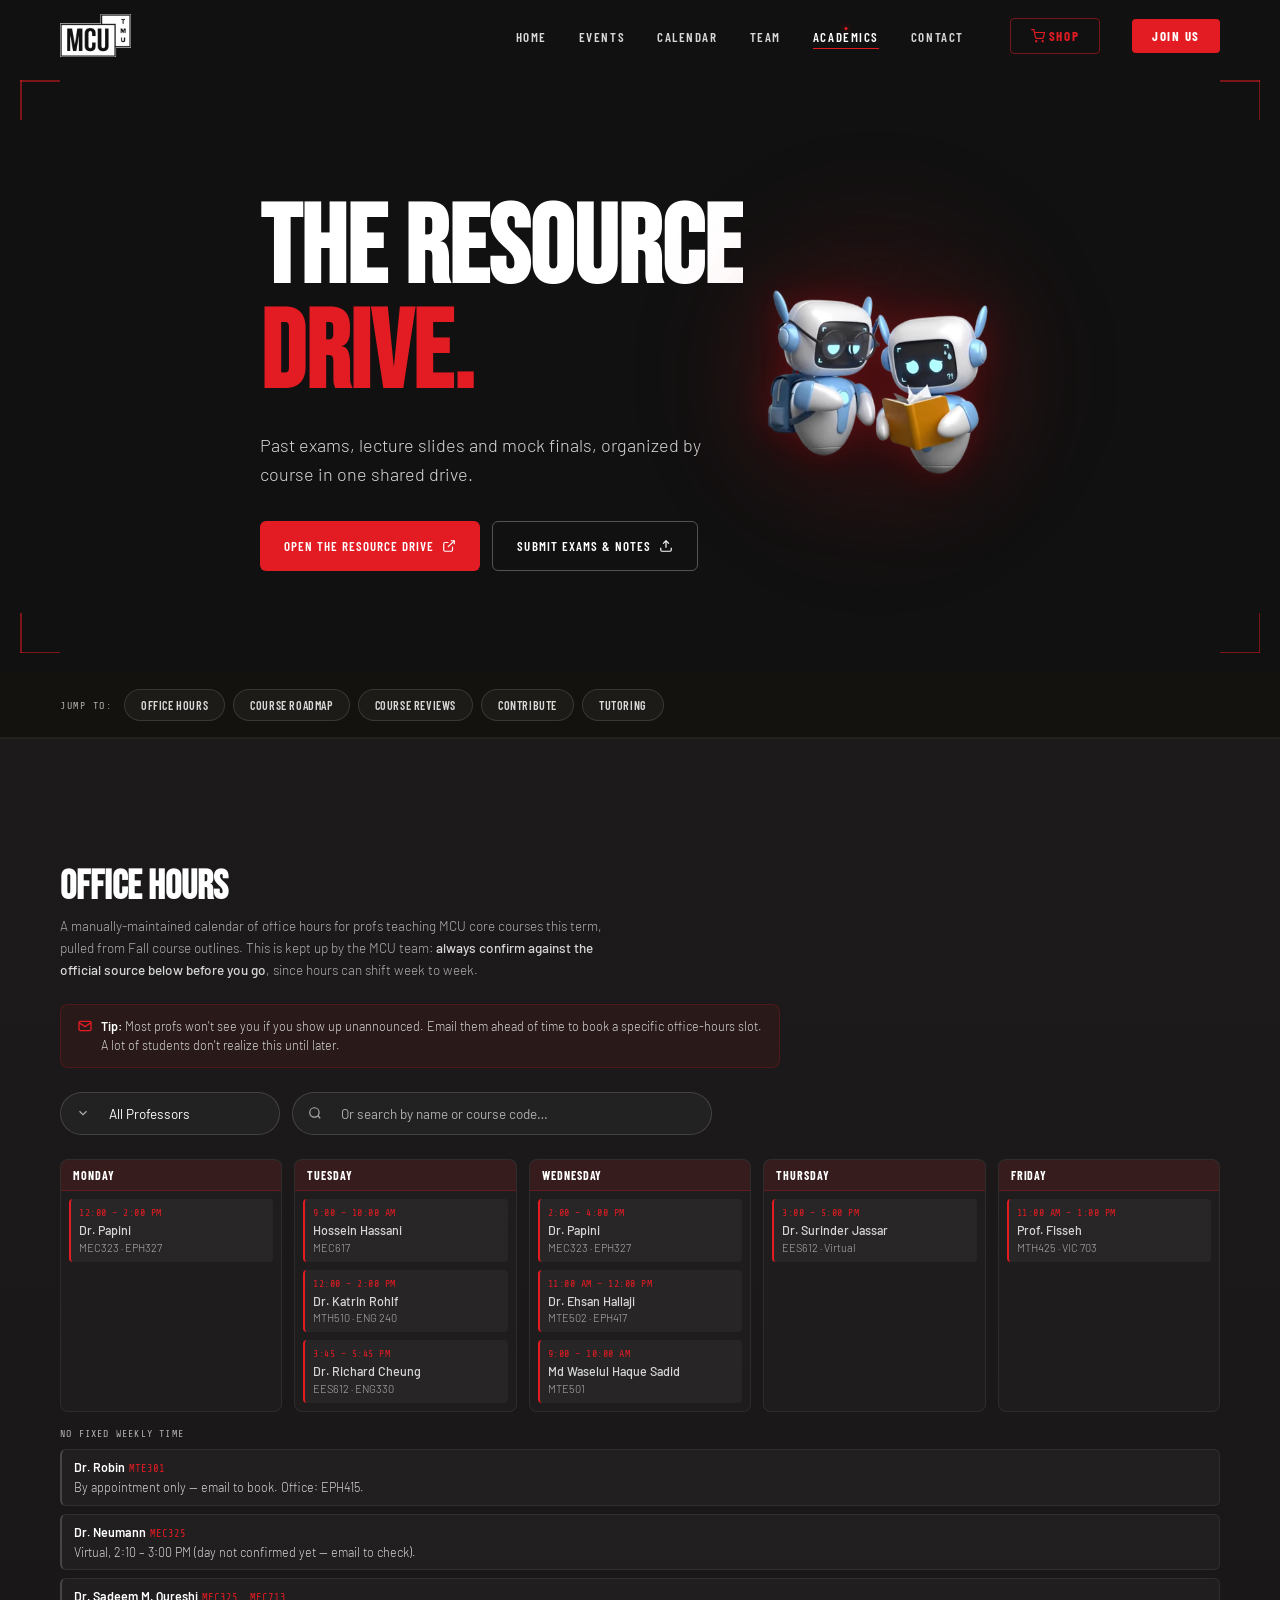
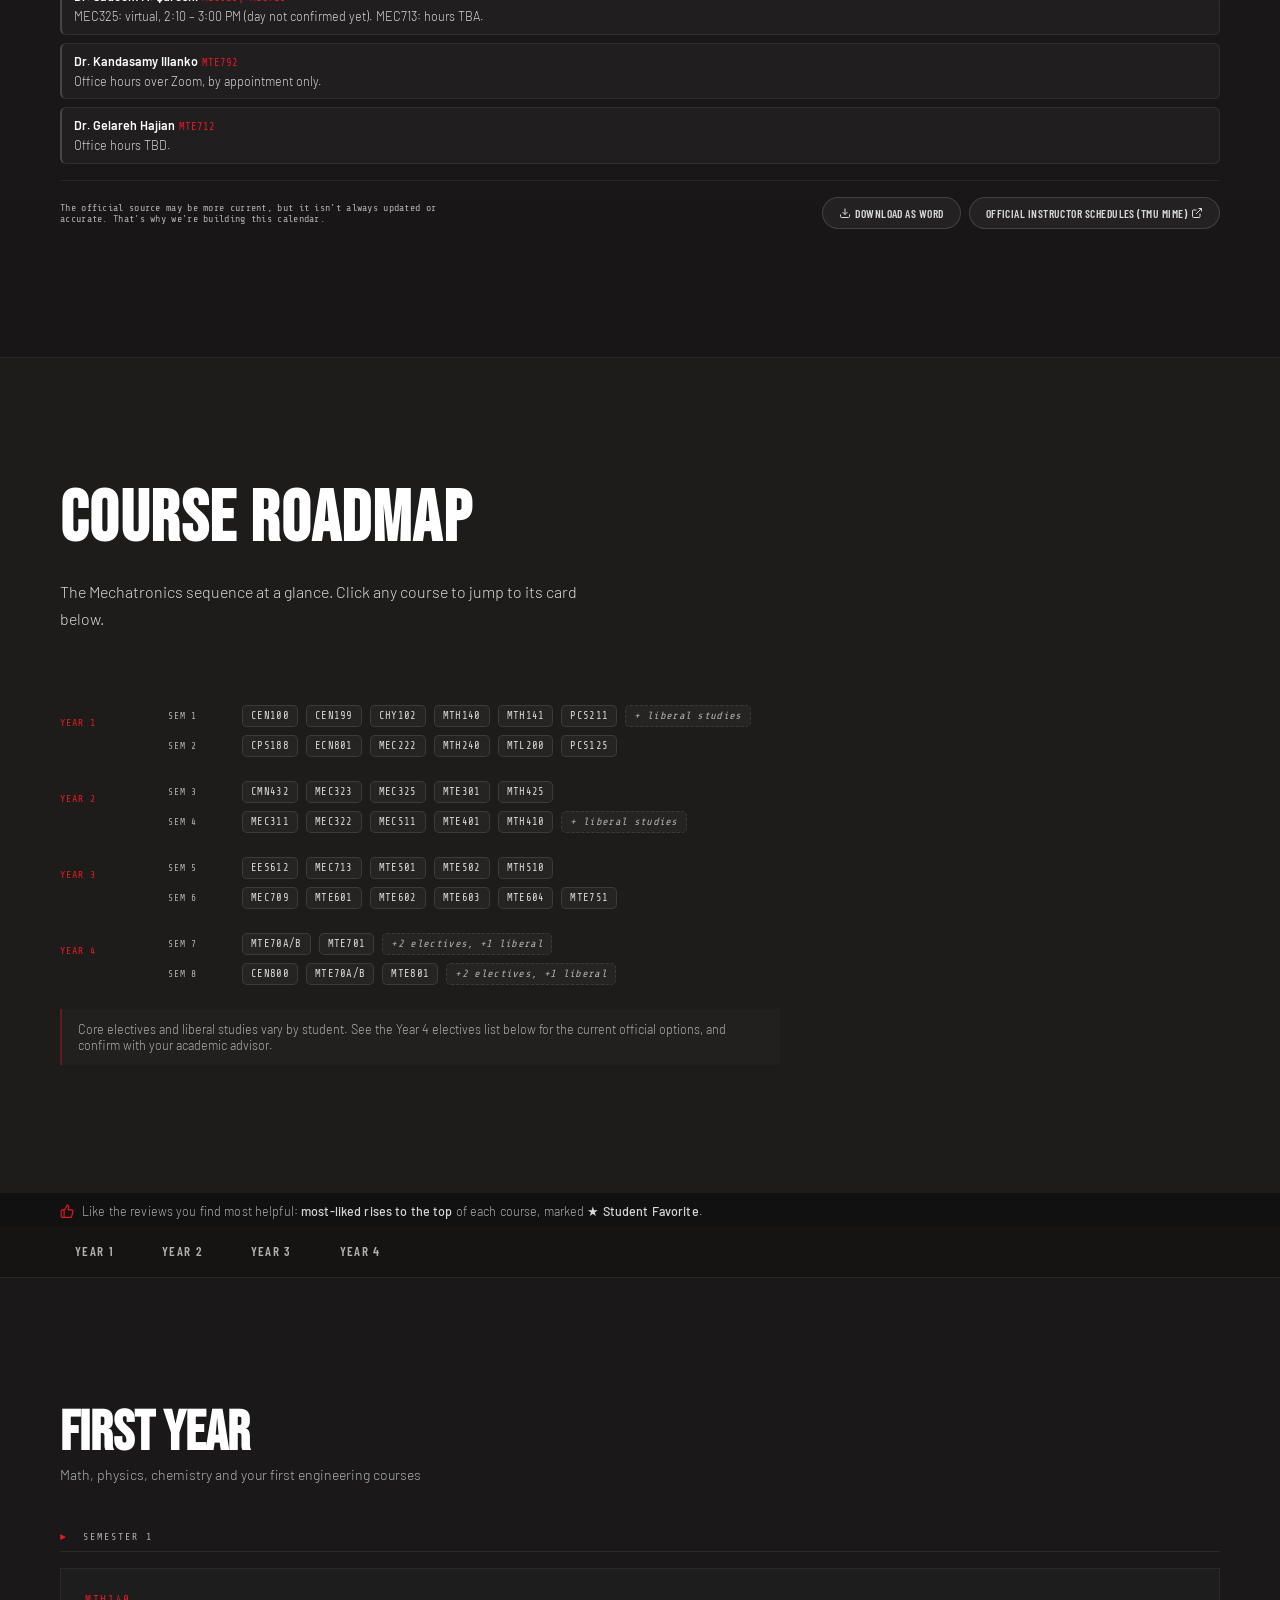
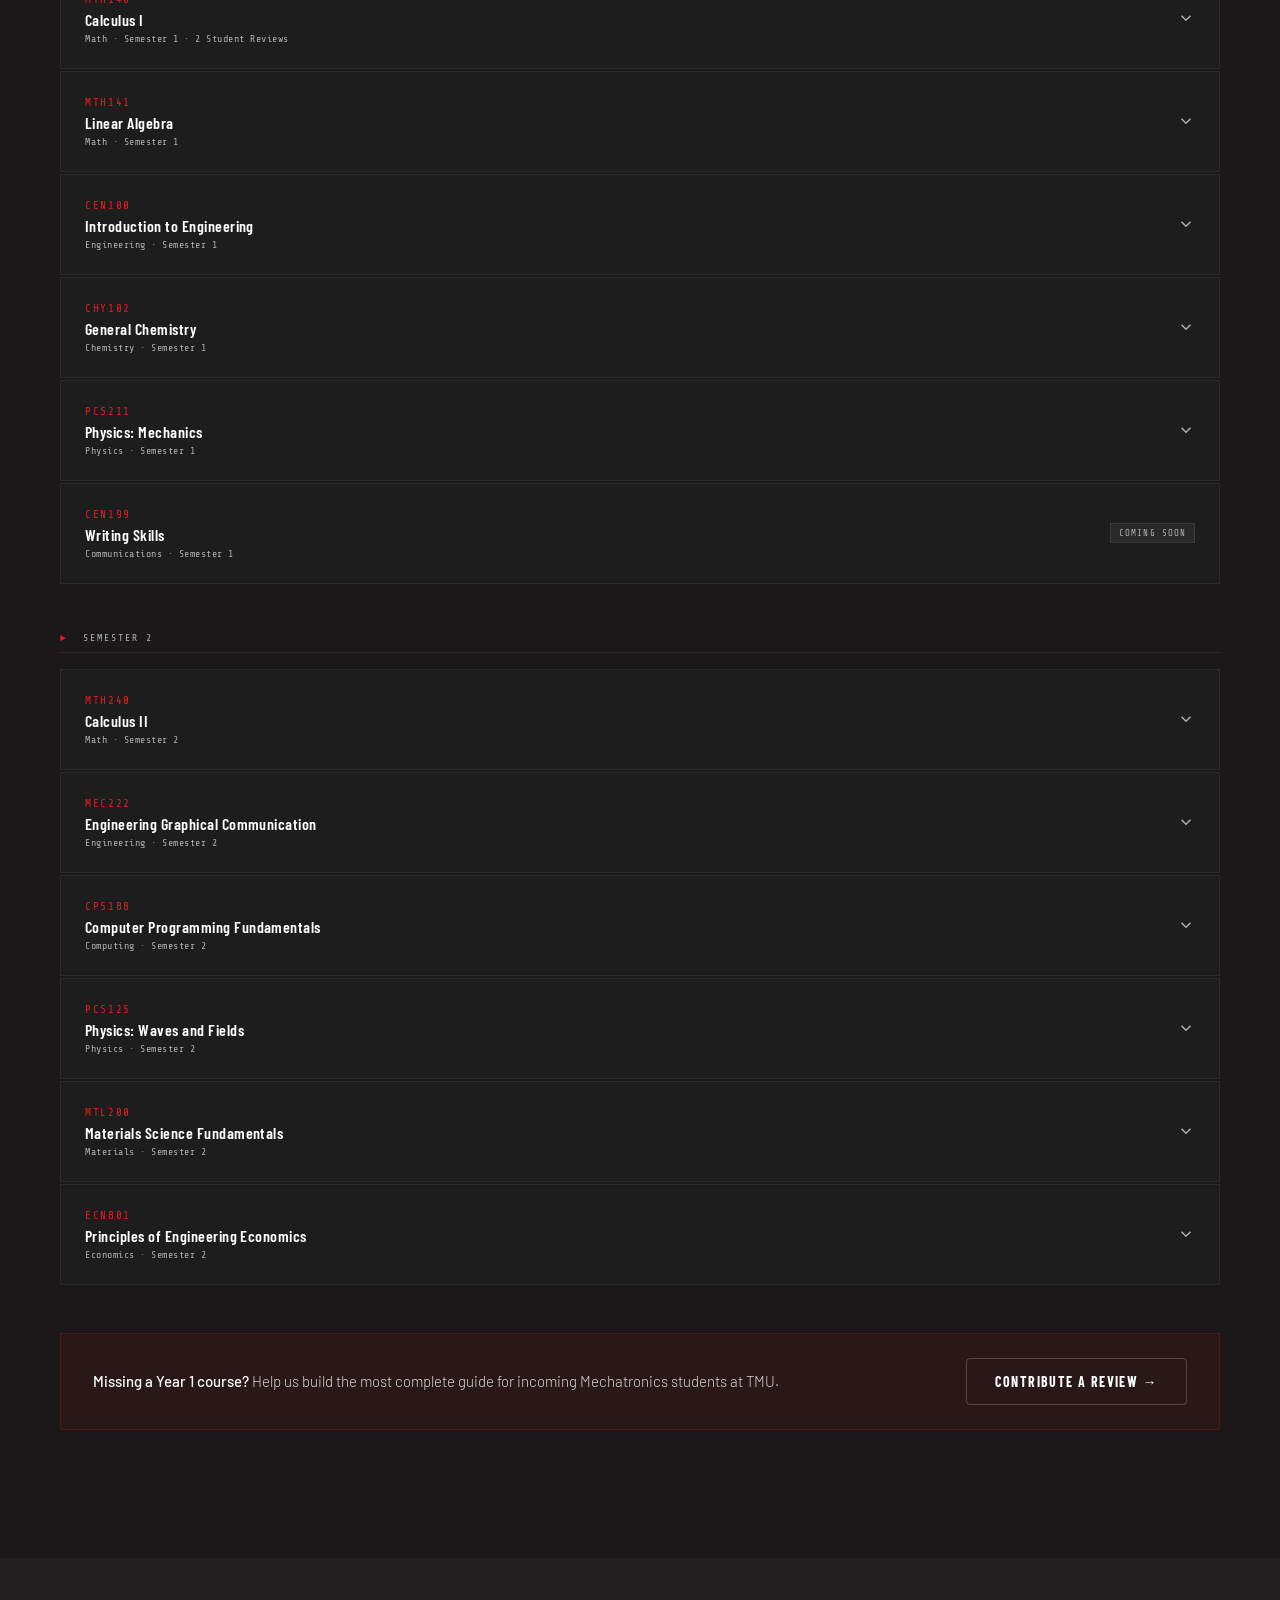
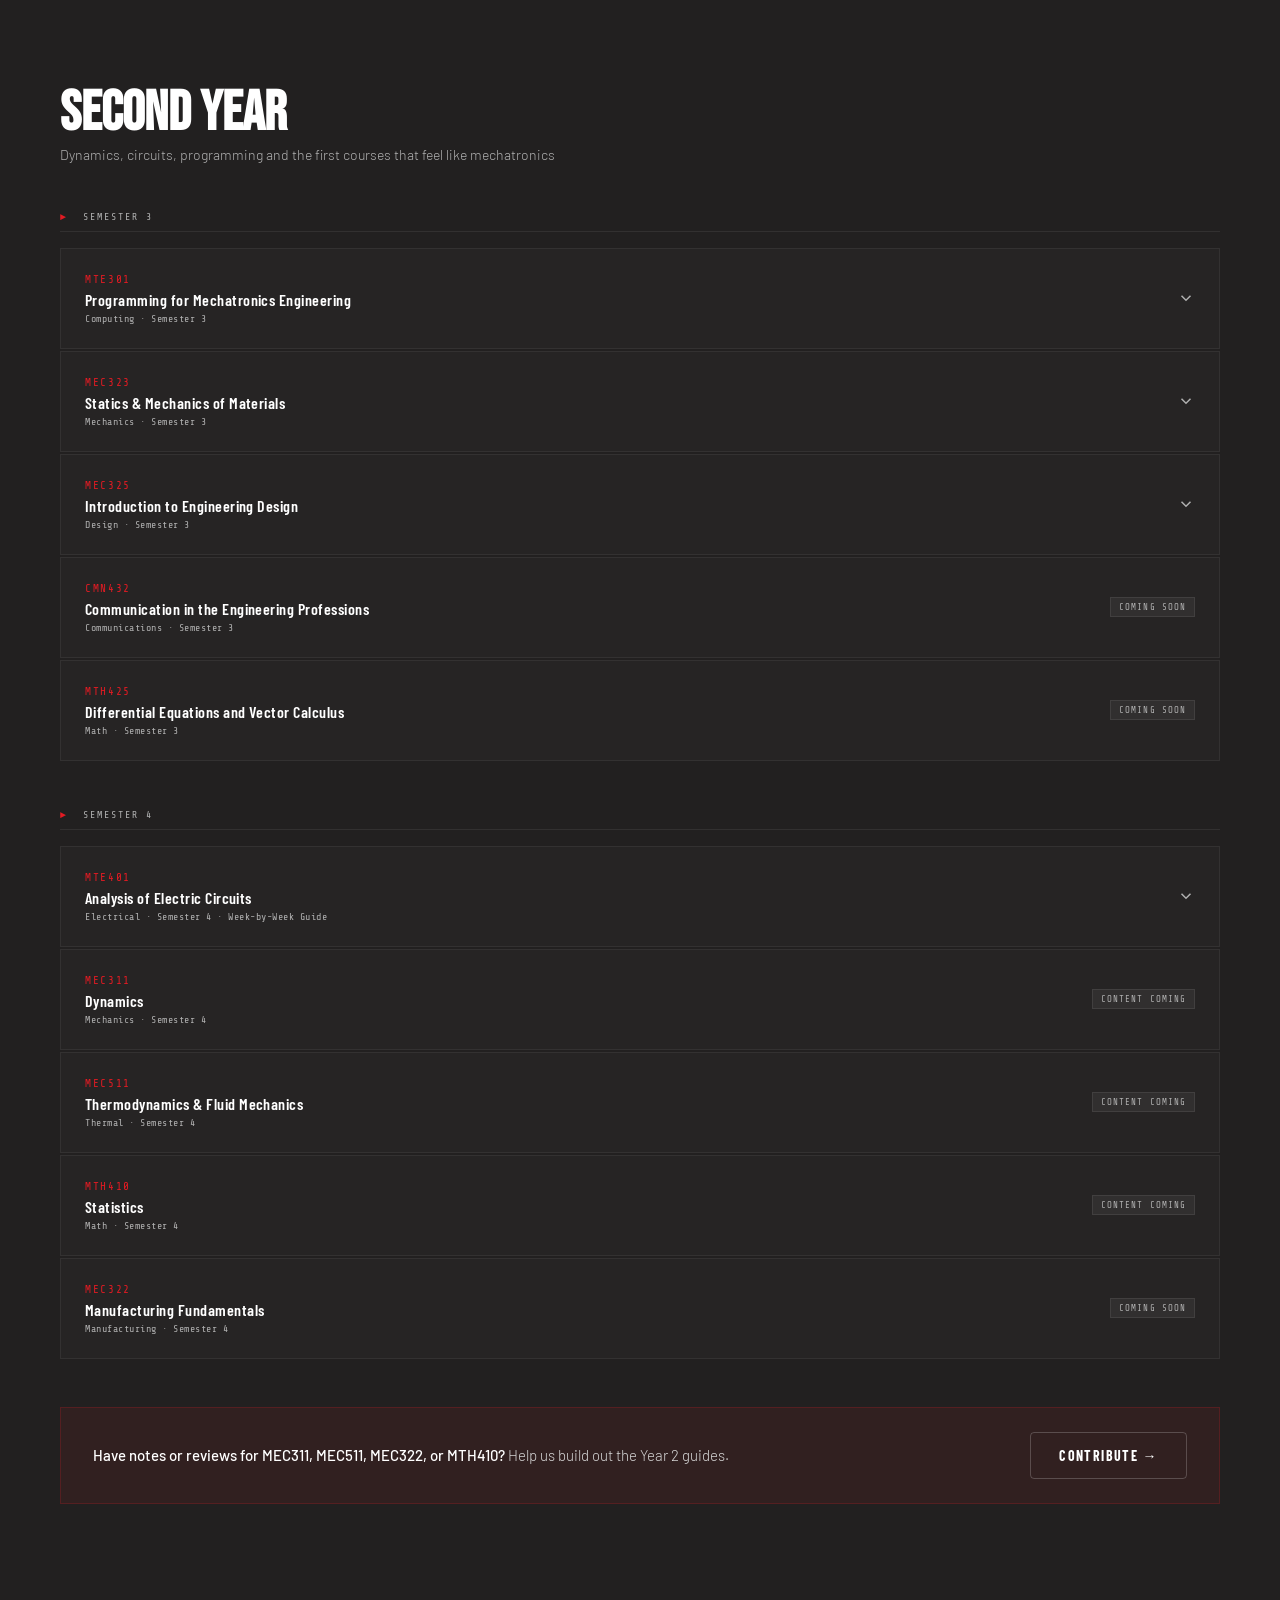
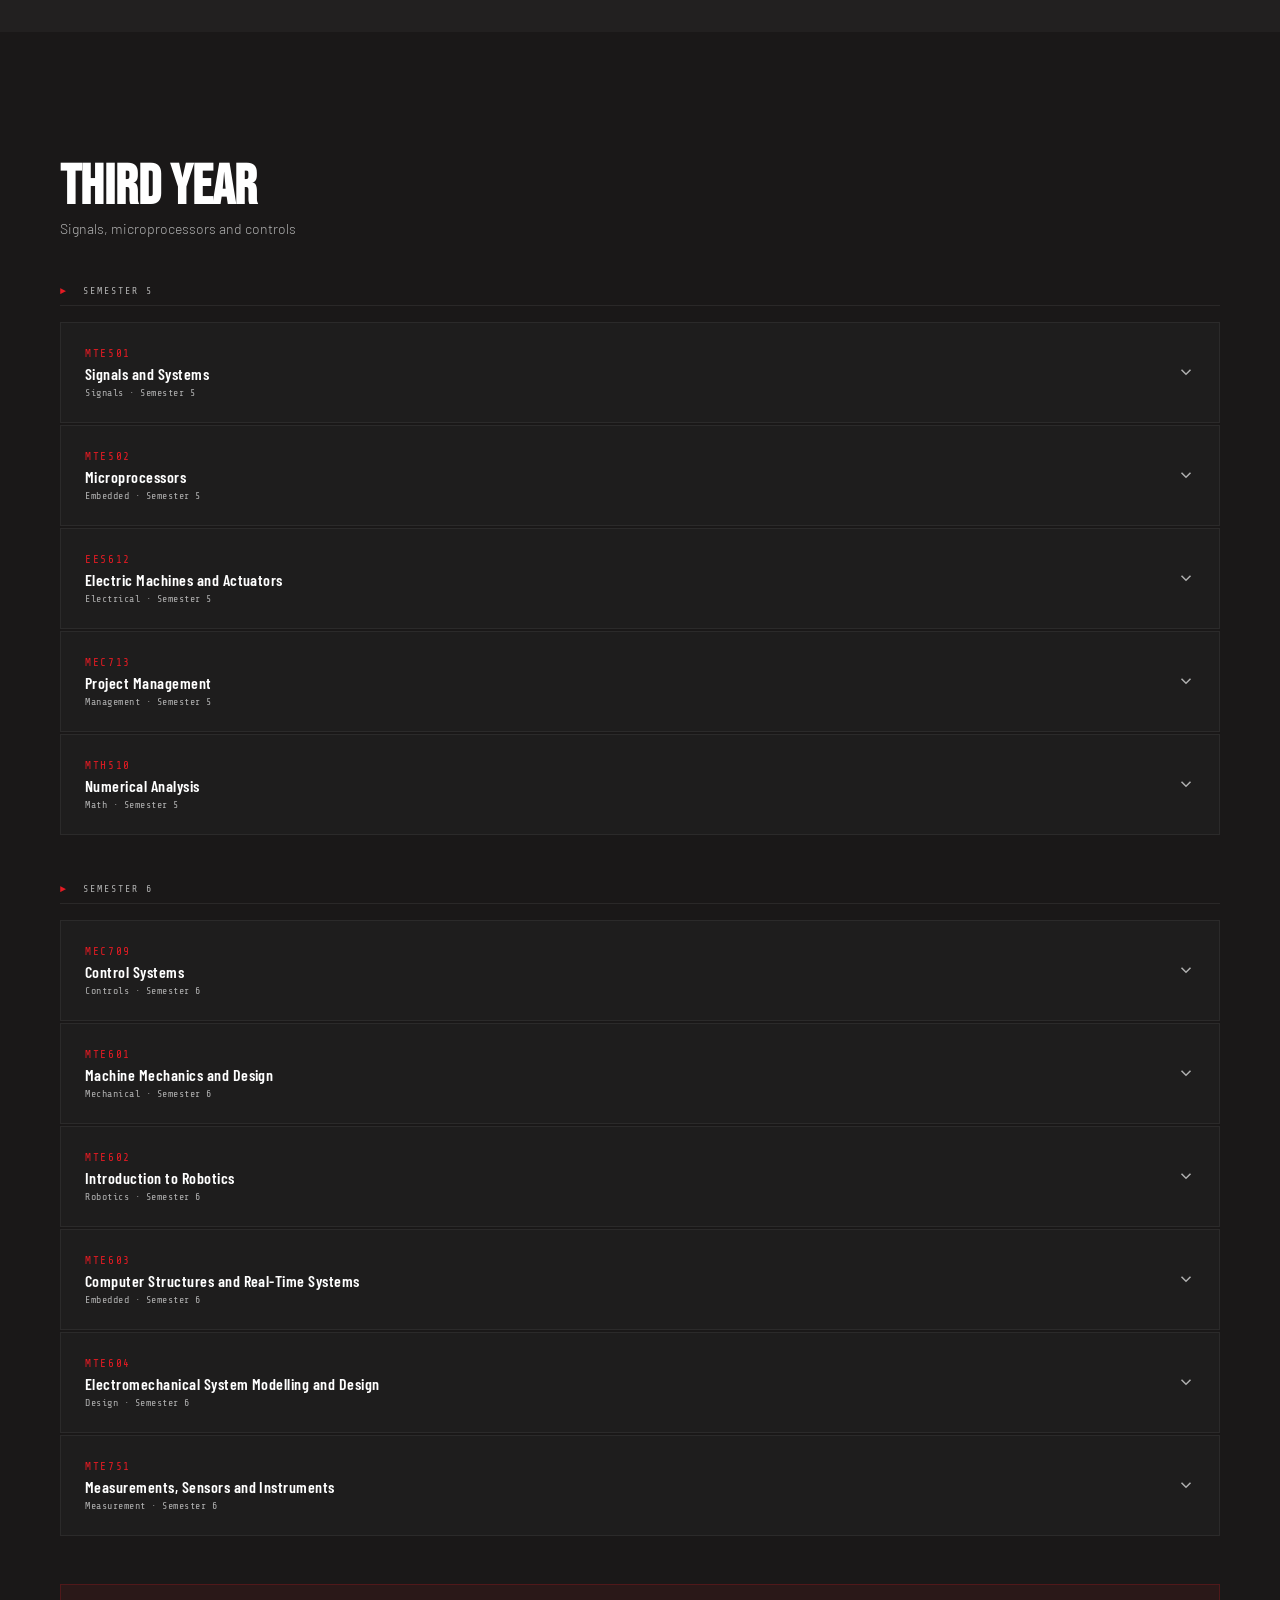
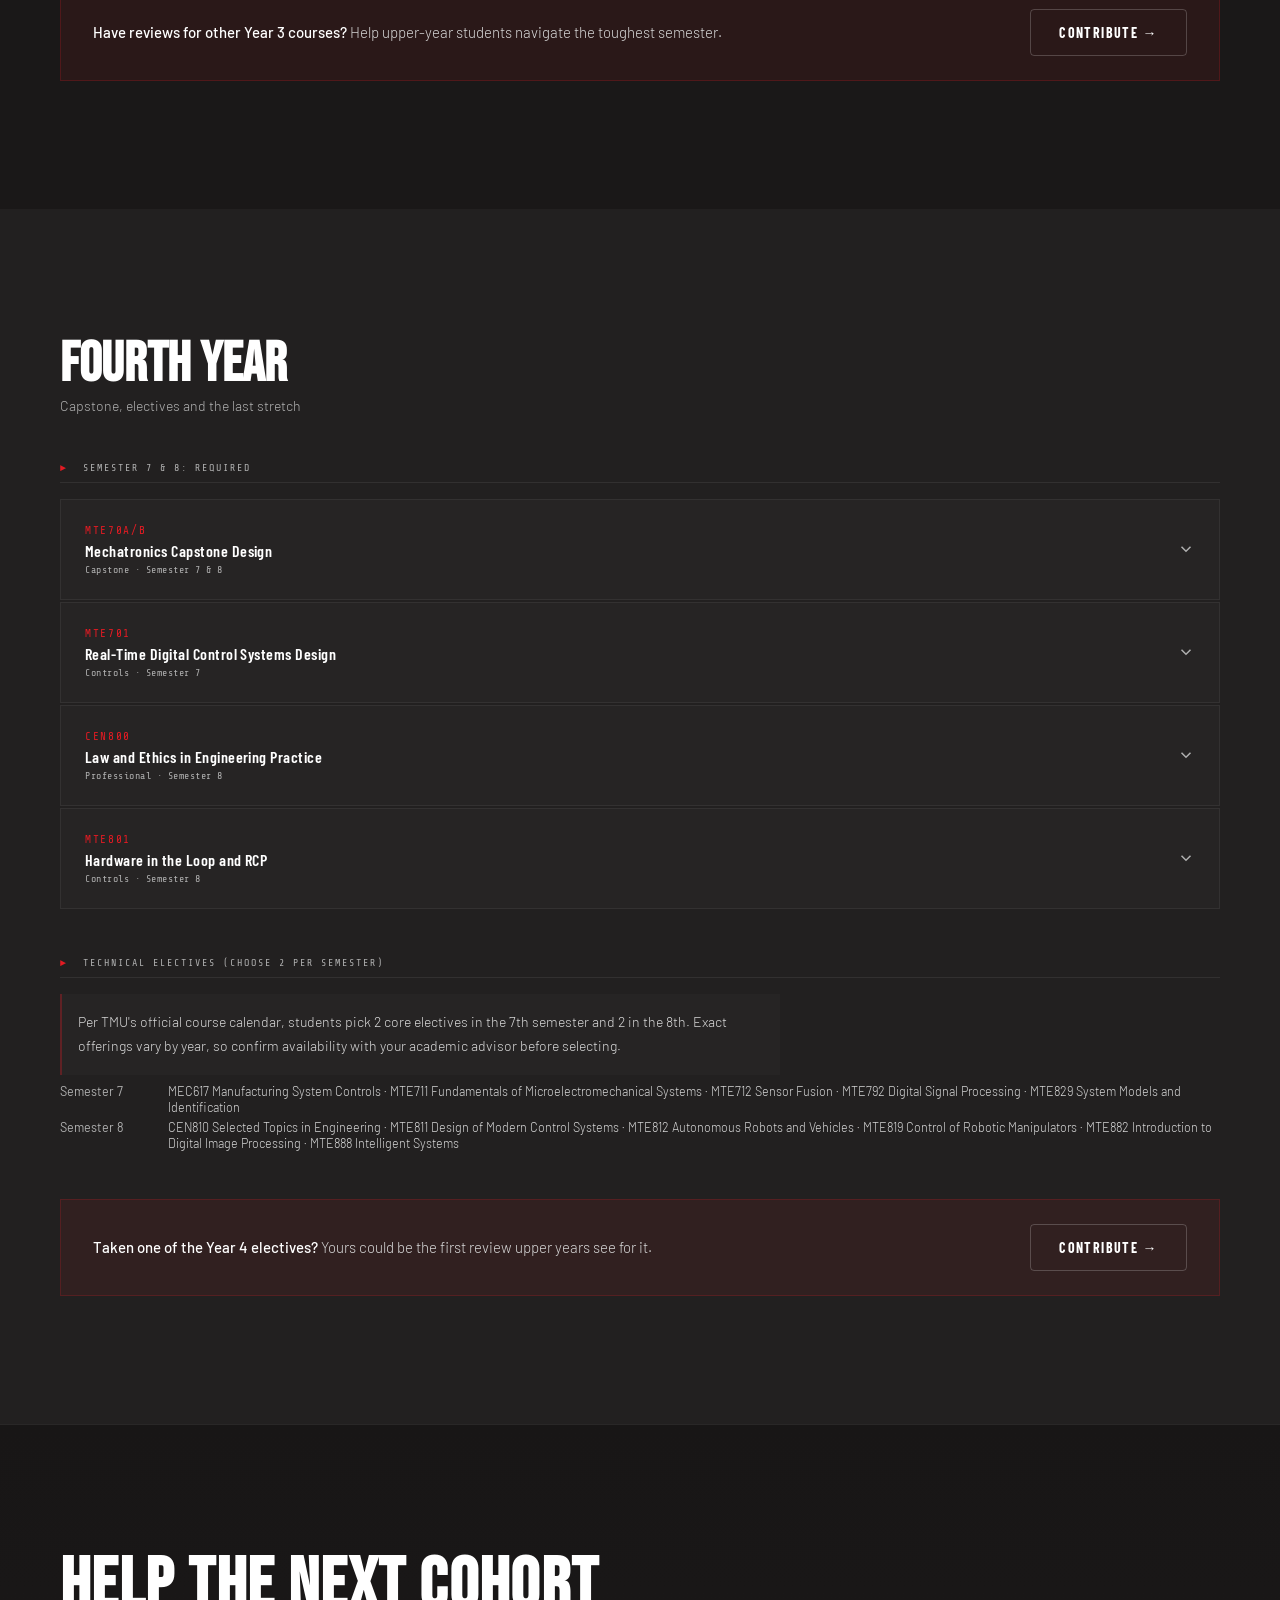
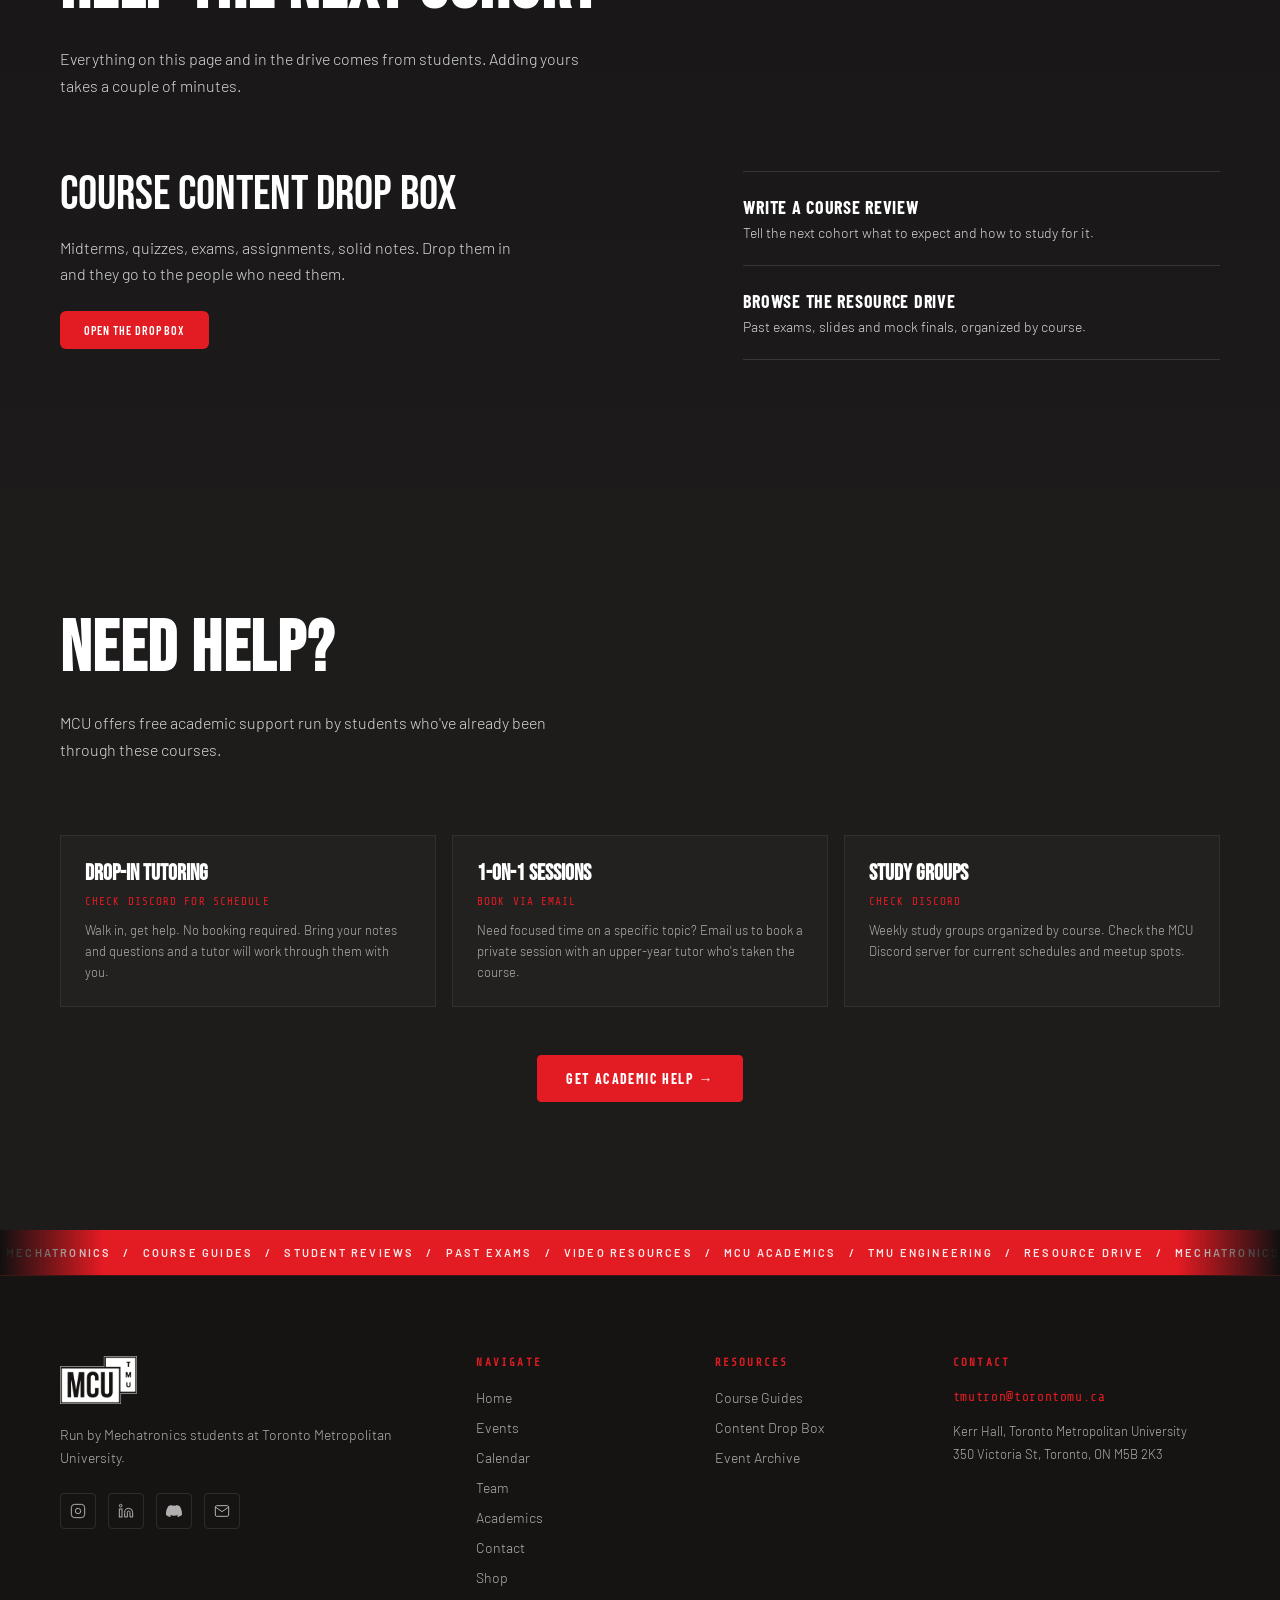
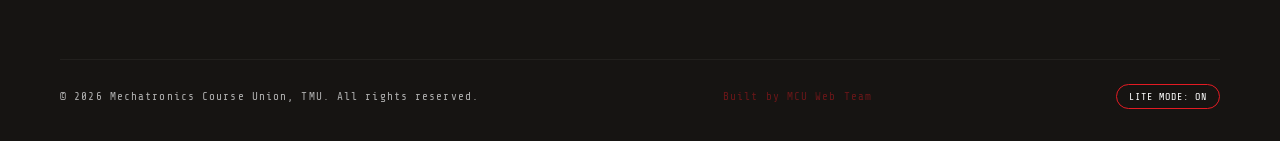
==== commit 608fe818: "Update print statement from 'Hello' to 'Goodbye'" ====
--- a/academics.html
+++ b/academics.html
@@ -3,8 +3,8 @@
 <head>
   <meta charset="UTF-8" />
   <meta name="viewport" content="width=device-width, initial-scale=1.0" />
-  <title>Academics — MCU | Mechatronics Course Union · TMU</title>
-  <meta name="description" content="Course guides, student reviews, video resources, and tutoring support — curated by MCU students who've been there." />
+  <title>Academics | MCU | Mechatronics Course Union · TMU</title>
+  <meta name="description" content="Course guides, student reviews, video resources, and tutoring support | curated by MCU students who've been there." />
   <link rel="icon" href="/favicon.ico" sizes="any">
   <link rel="icon" type="image/png" sizes="32x32" href="/favicon-32.png">
   <link rel="icon" type="image/png" sizes="16x16" href="/favicon-16.png">
@@ -31,7 +31,7 @@
     .ac-hud-panel {
       background: rgba(255,255,255,0.03);
       border: 1px solid rgba(227,27,35,0.3);
-      padding: 28px 32px;
+      padding: 24px 32px;
       font-family: var(--font-mono);
       font-size: 11px;
       color: var(--steel);
@@ -40,7 +40,7 @@
       position: relative;
     }
     .ac-hud-panel::before { content: ''; position: absolute; top: 0; left: 0; right: 0; height: 2px; background: linear-gradient(90deg, var(--red), transparent); }
-    .ac-hud-row { display: flex; align-items: baseline; gap: 12px; padding: 10px 0; border-bottom: 1px solid rgba(255,255,255,0.06); }
+    .ac-hud-row { display: flex; align-items: baseline; gap: 12px; padding: 8px 0; border-bottom: 1px solid rgba(255,255,255,0.06); }
     .ac-hud-row:last-child { border-bottom: none; }
     .ac-hud-num { font-size: 28px; color: var(--red); font-family: var(--font-display); letter-spacing: 0; line-height: 1; }
     .ac-hud-label { font-size: 10px; color: var(--steel); }
@@ -48,7 +48,7 @@
       background: linear-gradient(180deg, #1c1a1a 0%, #181616 100%);
       border-top: 1px solid rgba(255,255,255,0.06);
       border-bottom: 1px solid rgba(255,255,255,0.06);
-      padding: 28px 0;
+      padding: 24px 0;
       position: relative;
     }
     .oh-strip-inner {
@@ -58,7 +58,7 @@
       gap: 24px;
       flex-wrap: wrap;
     }
-    .oh-left { display: flex; align-items: center; gap: 18px; }
+    .oh-left { display: flex; align-items: center; gap: 16px; }
     .oh-icon {
       width: 44px; height: 44px;
       border-radius: 10px;
@@ -69,7 +69,7 @@
     }
     .oh-text h3 {
       font-family: var(--font-cond); font-size: 16px; font-weight: 700;
-      letter-spacing: 0.04em; color: var(--white); text-transform: uppercase; margin-bottom: 3px;
+      letter-spacing: 0.04em; color: var(--white); text-transform: uppercase; margin-bottom: 4px;
     }
     .oh-text p { font-family: var(--font-body); font-size: 13px; color: var(--steel); font-weight: 300; max-width: 480px; }
     .oh-link-btn {
@@ -77,7 +77,7 @@
       font-family: var(--font-cond); font-size: 12px; font-weight: 600;
       letter-spacing: 0.08em; text-transform: uppercase;
       color: var(--white); background: var(--red);
-      padding: 12px 22px; text-decoration: none; border-radius: 6px;
+      padding: 12px 24px; text-decoration: none; border-radius: 6px;
       transition: background 0.2s, transform 0.2s; flex-shrink: 0; white-space: nowrap;
     }
     .oh-link-btn:hover { background: #ff2530; transform: translateY(-1px); }
@@ -103,18 +103,18 @@
     .year-section { padding: var(--section-pad) 0; position: relative; overflow: hidden; }
     .year-section:nth-child(odd) { background: #222020; }
     .year-section:nth-child(even) { background: #1a1818; }
-    .year-section-header { display: flex; align-items: center; gap: 20px; margin-bottom: 56px; }
+    .year-section-header { display: flex; align-items: center; gap: 16px; margin-bottom: 48px; }
     .year-badge {
       font-family: var(--font-mono); font-size: 10px; letter-spacing: 0.15em;
       color: var(--red); background: rgba(227,27,35,0.1);
-      border: 1px solid rgba(227,27,35,0.3); padding: 6px 12px; text-transform: uppercase;
+      border: 1px solid rgba(227,27,35,0.3); padding: 4px 12px; text-transform: uppercase;
     }
     .year-title-block { flex: 1; }
     .year-title-block h2 { font-family: var(--font-display); font-size: clamp(36px,5vw,56px); color: var(--white); line-height: 1; margin-bottom: 4px; }
     .year-title-block p { font-family: var(--font-body); font-size: 14px; color: var(--steel); font-weight: 300; }
     .semester-label {
       font-family: var(--font-mono); font-size: 10px; letter-spacing: 0.2em; text-transform: uppercase;
-      color: var(--steel); margin-bottom: 20px; padding-bottom: 10px; border-bottom: 1px solid rgba(255,255,255,0.07);
+      color: var(--steel); margin-bottom: 16px; padding-bottom: 8px; border-bottom: 1px solid rgba(255,255,255,0.07);
     }
     .semester-label span { color: var(--red); margin-right: 8px; }
     .courses-grid {
@@ -126,7 +126,7 @@
     .course-card { background: rgba(255,255,255,0.02); border: 1px solid rgba(255,255,255,0.06); overflow: hidden; transition: border-color 0.25s; }
     .course-card:hover { border-color: rgba(227,27,35,0.25); }
     .course-card.has-content { cursor: pointer; }
-    .course-header { display: flex; align-items: center; justify-content: space-between; padding: 22px 24px; cursor: pointer; user-select: none; position: relative; }
+    .course-header { display: flex; align-items: center; justify-content: space-between; padding: 24px 24px; cursor: pointer; user-select: none; position: relative; }
     .course-header::before {
       content: ''; position: absolute; left: 0; top: 0; bottom: 0; width: 3px;
       background: var(--red); transform: scaleY(0);
@@ -141,14 +141,14 @@
     .course-coming-tag {
       font-family: var(--font-mono); font-size: 9px; letter-spacing: 0.12em;
       color: var(--steel); background: rgba(255,255,255,0.05);
-      border: 1px solid rgba(255,255,255,0.08); padding: 3px 8px; text-transform: uppercase;
+      border: 1px solid rgba(255,255,255,0.08); padding: 4px 8px; text-transform: uppercase;
     }
     .course-body { max-height: 0; overflow: hidden; transition: max-height 0.55s cubic-bezier(0.16, 1, 0.3, 1); }
     .course-body.open { max-height: 4000px; }
-    .course-body-inner { padding: 0 24px 28px; }
+    .course-body-inner { padding: 0 24px 24px; }
     .course-overview {
       font-family: var(--font-body); font-size: 14px; color: var(--steel-light);
-      font-weight: 300; line-height: 1.75; margin-bottom: 20px;
+      font-weight: 300; line-height: 1.75; margin-bottom: 16px;
       padding: 16px; background: rgba(255,255,255,0.02); border-left: 2px solid rgba(227,27,35,0.3);
     }
     .review-section { margin-bottom: 24px; }
@@ -156,37 +156,35 @@
     .review-text { font-family: var(--font-body); font-size: 14.5px; color: var(--steel-light); font-weight: 300; line-height: 1.85; }
     .review-text ul { margin: 8px 0 8px 16px; display: flex; flex-direction: column; gap: 4px; }
     .review-text li::marker { color: var(--red); }
-    .course-links { display: flex; flex-wrap: wrap; gap: 10px; margin-top: 18px; }
+    .course-links { display: flex; flex-wrap: wrap; gap: 8px; margin-top: 16px; }
     .weeks-table { margin-top: 16px; }
     .weeks-table-header {
       display: grid; grid-template-columns: 70px 1fr; gap: 16px;
       padding: 8px 0; border-bottom: 1px solid rgba(255,255,255,0.08);
       font-family: var(--font-mono); font-size: 9px; letter-spacing: 0.15em; color: var(--steel); text-transform: uppercase;
     }
-    .week-row { display: grid; grid-template-columns: 70px 1fr; gap: 16px; padding: 14px 0; border-bottom: 1px solid rgba(255,255,255,0.04); align-items: start; }
+    .week-row { display: grid; grid-template-columns: 70px 1fr; gap: 16px; padding: 12px 0; border-bottom: 1px solid rgba(255,255,255,0.04); align-items: start; }
     .week-row:last-child { border-bottom: none; }
     .week-num { font-family: var(--font-mono); font-size: 10px; color: var(--red); letter-spacing: 0.1em; }
     .week-topic { font-family: var(--font-body); font-size: 14px; color: var(--steel-light); font-weight: 300; line-height: 2; }
     .prof-chip {
-      display: inline-flex; align-items: center; gap: 6px;
+      display: inline-flex; align-items: center; gap: 4px;
       font-family: var(--font-mono); font-size: 10px; letter-spacing: 0.08em;
       color: var(--steel); background: rgba(255,255,255,0.04);
-      border: 1px solid rgba(255,255,255,0.08); padding: 4px 10px; margin-bottom: 14px;
+      border: 1px solid rgba(255,255,255,0.08); padding: 4px 8px; margin-bottom: 12px;
     }
     .prof-chip span { color: var(--steel-light); }
-    .coming-soon-card { background: rgba(255,255,255,0.015); border: 1px dashed rgba(255,255,255,0.1); padding: 32px 24px; text-align: center; }
-    .coming-soon-card .cs-icon { font-family: var(--font-mono); font-size: 24px; color: rgba(255,255,255,0.08); margin-bottom: 12px; }
-    .coming-soon-card p { font-family: var(--font-body); font-size: 13px; color: var(--steel); font-weight: 300; margin-bottom: 14px; }
+    .coming-soon-card { display: flex; align-items: center; gap: 16px; flex-wrap: wrap; padding: 8px 0; border-top: 1px solid rgba(255,255,255,0.08); }
+    .coming-soon-card p { font-family: var(--font-body); font-size: 13px; color: var(--steel); font-weight: 300; margin: 0; }
     #ac-tutoring { background: #1e1c1a; padding: var(--section-pad) 0; position: relative; overflow: hidden; }
-    .tutoring-grid { display: grid; grid-template-columns: repeat(auto-fill, minmax(280px,1fr)); gap: 20px; margin-top: 48px; }
-    .tutoring-card { background: rgba(255,255,255,0.025); border: 1px solid rgba(255,255,255,0.07); padding: 28px; position: relative; overflow: hidden; }
-    .tutoring-card::before { content: ''; position: absolute; top: 0; left: 0; right: 0; height: 2px; background: linear-gradient(90deg, var(--red), transparent); }
-    .tutoring-card h4 { font-family: var(--font-display); font-size: 22px; color: var(--white); margin-bottom: 8px; }
+    .tutoring-grid { display: grid; grid-template-columns: repeat(auto-fill, minmax(280px,1fr)); gap: 16px; margin-top: 48px; }
+    .tutoring-card { background: rgba(255,255,255,0.025); border: 1px solid rgba(255,255,255,0.07); padding: 24px; position: relative; overflow: hidden; }
+        .tutoring-card h4 { font-family: var(--font-display); font-size: 22px; color: var(--white); margin-bottom: 8px; }
     .tutoring-card .tc-detail { font-family: var(--font-mono); font-size: 11px; color: var(--red); letter-spacing: 0.1em; margin-bottom: 12px; text-transform: uppercase; }
     .tutoring-card p { font-family: var(--font-body); font-size: 13px; color: var(--steel); font-weight: 300; line-height: 1.6; }
     .contribute-strip {
       background: rgba(227,27,35,0.08); border: 1px solid rgba(227,27,35,0.2);
-      padding: 28px 32px; display: flex; align-items: center; justify-content: space-between;
+      padding: 24px 32px; display: flex; align-items: center; justify-content: space-between;
       gap: 24px; margin-top: 48px; flex-wrap: wrap;
     }
     .contribute-strip p { font-family: var(--font-body); font-size: 15px; color: var(--steel-light); font-weight: 300; }
@@ -200,14 +198,14 @@
     }
     @media (max-width: 600px) {
       .year-tab-bar-inner { gap: 0; padding: 0 16px; }
-      .yr-tab { padding: 14px 16px; font-size: 12px; }
+      .yr-tab { padding: 12px 16px; font-size: 12px; }
       .contribute-strip { flex-direction: column; align-items: flex-start; }
       .ac-hud-panel { grid-template-columns: 1fr; }
       .ac-hud-row { border-right: none; border-bottom: 1px solid rgba(255,255,255,0.06); }
     }
     .ac-likes-note {
-      display: flex; align-items: center; gap: 10px; flex-wrap: wrap;
-      padding: 10px 0; margin-top: 2px;
+      display: flex; align-items: center; gap: 8px; flex-wrap: wrap;
+      padding: 8px 0; margin-top: 2px;
     }
     .ac-likes-note svg { color: var(--red); flex-shrink: 0; width: 14px; height: 14px; }
     .ac-likes-note span {
@@ -219,25 +217,25 @@
     .review-block-header {
       display: flex; align-items: center; justify-content: space-between;
       gap: 12px 16px; flex-wrap: wrap;
-      margin-top: 28px; padding-top: 20px;
+      margin-top: 24px; padding-top: 16px;
       border-top: 1px solid rgba(255,255,255,0.07);
     }
     .review-block:first-child .review-block-header,
     .review-block-header.rb-first {
       margin-top: 0; padding-top: 0; border-top: none;
     }
-    .rb-header-left { display: flex; align-items: center; gap: 10px; flex-wrap: wrap; min-width: 0; }
+    .rb-header-left { display: flex; align-items: center; gap: 8px; flex-wrap: wrap; min-width: 0; }
     .rb-title {
       font-family: var(--font-mono); font-size: 10px; letter-spacing: 0.18em;
       color: var(--red); text-transform: uppercase; font-weight: 600; white-space: nowrap;
     }
     .review-block-header .prof-chip { margin: 0; }
     .rb-favorite-tag {
-      display: none; align-items: center; gap: 5px;
+      display: none; align-items: center; gap: 4px;
       font-family: var(--font-mono); font-size: 9px; letter-spacing: 0.14em;
       color: var(--red); background: rgba(227,27,35,0.12);
       border: 1px solid rgba(227,27,35,0.35);
-      padding: 4px 10px; border-radius: 20px; text-transform: uppercase;
+      padding: 4px 8px; border-radius: 20px; text-transform: uppercase;
       white-space: nowrap; flex-shrink: 0;
     }
     .rb-favorite-tag::before { content: '★'; font-size: 10px; line-height: 1; }
@@ -247,7 +245,7 @@
       font-family: var(--font-cond); font-size: 12px; font-weight: 600; letter-spacing: 0.05em;
       color: var(--steel-light); background: rgba(255,255,255,0.04);
       border: 1px solid rgba(255,255,255,0.14); border-radius: 20px;
-      padding: 7px 15px 7px 12px; cursor: pointer; flex-shrink: 0;
+      padding: 8px 16px 8px 12px; cursor: pointer; flex-shrink: 0;
       transition: background 0.2s var(--ease-out-expo), border-color 0.2s, color 0.2s, transform 0.15s;
     }
     .like-btn:hover:not(:disabled) { border-color: rgba(227,27,35,0.55); color: var(--white); background: rgba(227,27,35,0.09); transform: translateY(-1px); }
@@ -264,7 +262,7 @@
     .like-btn.like-error { border-color: #ff5555; color: #ff8080; animation: like-shake 0.4s; }
     @keyframes like-shake { 0%,100% { transform: translateX(0); } 25% { transform: translateX(-3px); } 75% { transform: translateX(3px); } }
     @media (max-width: 480px) {
-      .review-block-header { gap: 10px; }
+      .review-block-header { gap: 8px; }
       .rb-header-left { width: 100%; justify-content: space-between; }
     }
     .course-header { flex-wrap: wrap; row-gap: 8px; }
@@ -281,7 +279,7 @@
 
     /* ══ QUICK-JUMP STRIP ══ */
     #ac-quicklinks { background: #14120f; border-bottom: 1px solid rgba(255,255,255,0.06); padding: 16px 0; }
-    .ql-inner { display: flex; align-items: center; gap: 10px; flex-wrap: wrap; }
+    .ql-inner { display: flex; align-items: center; gap: 8px; flex-wrap: wrap; }
     .ql-label { font-family: var(--font-mono); font-size: 10px; letter-spacing: 0.15em; color: var(--steel); text-transform: uppercase; margin-right: 4px; }
     .ql-btn {
       font-family: var(--font-cond); font-size: 12px; font-weight: 600; letter-spacing: 0.05em; text-transform: uppercase;
@@ -292,9 +290,9 @@
 
     /* ══ OFFICE HOURS ══ */
     #office-hours { background: linear-gradient(180deg, #1c1a1a 0%, #181616 100%); border-top: 1px solid rgba(255,255,255,0.06); border-bottom: 1px solid rgba(255,255,255,0.06); padding: var(--section-pad) 0; }
-    .oh-cal-header { display: flex; align-items: flex-end; justify-content: space-between; gap: 20px; flex-wrap: wrap; margin-bottom: 24px; }
+    .oh-cal-header { display: flex; align-items: flex-end; justify-content: space-between; gap: 16px; flex-wrap: wrap; margin-bottom: 24px; }
     .oh-cal-header p { font-family: var(--font-body); font-size: 13.5px; color: var(--steel); font-weight: 300; max-width: 560px; line-height: 1.6; margin-top: 8px; }
-    .oh-tip { display: flex; align-items: flex-start; gap: 10px; background: rgba(227,27,35,0.07); border: 1px solid rgba(227,27,35,0.2); border-radius: 8px; padding: 12px 16px; margin-bottom: 24px; max-width: 720px; }
+    .oh-tip { display: flex; align-items: flex-start; gap: 8px; background: rgba(227,27,35,0.07); border: 1px solid rgba(227,27,35,0.2); border-radius: 8px; padding: 12px 16px; margin-bottom: 24px; max-width: 720px; }
     .oh-tip svg { flex-shrink: 0; color: var(--red); margin-top: 1px; }
     .oh-tip p { font-family: var(--font-body); font-size: 12.5px; color: var(--steel-light); font-weight: 300; line-height: 1.5; }
     .oh-tip strong { color: var(--white); font-weight: 600; }
@@ -305,7 +303,7 @@
     .oh-select-wrap svg, .oh-search-wrap svg { position: absolute; left: 16px; top: 50%; transform: translateY(-50%); color: var(--steel); pointer-events: none; }
     #oh-prof-select, #oh-search-input {
       width: 100%; background: rgba(255,255,255,0.04); border: 1px solid rgba(255,255,255,0.14); border-radius: 24px;
-      padding: 12px 18px 12px 42px; font-family: var(--font-body); font-size: 13.5px; color: var(--white); outline: none;
+      padding: 12px 16px 12px 48px; font-family: var(--font-body); font-size: 13.5px; color: var(--white); outline: none;
       transition: border-color 0.2s, background 0.2s; appearance: none;
     }
     #oh-prof-select { cursor: pointer; color-scheme: dark; }
@@ -313,22 +311,22 @@
     #oh-prof-select option:checked, #oh-prof-select option:hover { background-color: #e31b23; color: #fff; }
     #oh-search-input::placeholder { color: var(--steel); }
     #oh-prof-select:focus, #oh-search-input:focus { border-color: var(--red); background: rgba(255,255,255,0.06); }
-    .oh-cal-grid { display: grid; grid-template-columns: repeat(5, 1fr); gap: 12px; margin-bottom: 20px; }
+    .oh-cal-grid { display: grid; grid-template-columns: repeat(5, 1fr); gap: 12px; margin-bottom: 16px; }
     .oh-day-col { background: rgba(255,255,255,0.02); border: 1px solid rgba(255,255,255,0.07); border-radius: 8px; overflow: hidden; min-height: 100px; }
-    .oh-day-head { font-family: var(--font-cond); font-size: 12px; font-weight: 700; letter-spacing: 0.08em; text-transform: uppercase; color: var(--white); background: rgba(227,27,35,0.12); padding: 10px 12px; border-bottom: 1px solid rgba(227,27,35,0.25); }
-    .oh-day-body { padding: 10px; display: flex; flex-direction: column; gap: 8px; }
-    .oh-slot { background: rgba(255,255,255,0.04); border-left: 2px solid var(--red); border-radius: 4px; padding: 8px 10px; cursor: pointer; transition: background 0.15s; }
+    .oh-day-head { font-family: var(--font-cond); font-size: 12px; font-weight: 700; letter-spacing: 0.08em; text-transform: uppercase; color: var(--white); background: rgba(227,27,35,0.12); padding: 8px 12px; border-bottom: 1px solid rgba(227,27,35,0.25); }
+    .oh-day-body { padding: 8px; display: flex; flex-direction: column; gap: 8px; }
+    .oh-slot { background: rgba(255,255,255,0.04); border-left: 2px solid var(--red); border-radius: 4px; padding: 8px 8px; cursor: pointer; transition: background 0.15s; }
     .oh-slot:hover { background: rgba(227,27,35,0.1); }
-    .oh-slot-time { font-family: var(--font-mono); font-size: 10px; color: var(--red); letter-spacing: 0.05em; margin-bottom: 3px; }
+    .oh-slot-time { font-family: var(--font-mono); font-size: 10px; color: var(--red); letter-spacing: 0.05em; margin-bottom: 4px; }
     .oh-slot-prof { font-family: var(--font-body); font-size: 12.5px; color: var(--steel-light); font-weight: 500; line-height: 1.35; }
     .oh-slot-meta { font-family: var(--font-body); font-size: 11px; color: var(--steel); font-weight: 300; margin-top: 2px; }
-    .oh-empty-state { text-align: center; padding: 30px 20px; font-family: var(--font-body); font-size: 13px; color: var(--steel); font-weight: 300; max-width: 480px; margin: 0 auto; }
-    .oh-flex-list { margin-bottom: 20px; display: flex; flex-direction: column; gap: 8px; }
+    .oh-empty-state { text-align: center; padding: 32px 16px; font-family: var(--font-body); font-size: 13px; color: var(--steel); font-weight: 300; max-width: 480px; margin: 0 auto; }
+    .oh-flex-list { margin-bottom: 16px; display: flex; flex-direction: column; gap: 8px; }
     .oh-flex-title { font-family: var(--font-mono); font-size: 10px; letter-spacing: 0.12em; text-transform: uppercase; color: var(--steel); margin-bottom: 2px; }
-    .oh-flex-item { background: rgba(255,255,255,0.03); border: 1px solid rgba(255,255,255,0.07); border-left: 2px solid rgba(255,255,255,0.18); border-radius: 6px; padding: 10px 14px; font-family: var(--font-body); font-size: 12.5px; color: var(--steel-light); font-weight: 300; line-height: 1.5; }
+    .oh-flex-item { background: rgba(255,255,255,0.03); border: 1px solid rgba(255,255,255,0.07); border-left: 2px solid rgba(255,255,255,0.18); border-radius: 6px; padding: 8px 12px; font-family: var(--font-body); font-size: 12.5px; color: var(--steel-light); font-weight: 300; line-height: 1.5; }
     .oh-flex-item strong { color: var(--white); font-weight: 600; }
-    .oh-flex-item .oh-flex-course { font-family: var(--font-mono); font-size: 10.5px; color: var(--red); margin-left: 6px; }
-    .oh-bio-card { display: none; background: rgba(255,255,255,0.03); border: 1px solid rgba(255,255,255,0.08); border-left: 2px solid var(--red); border-radius: 8px; padding: 18px 20px; margin-bottom: 20px; max-width: 640px; }
+    .oh-flex-item .oh-flex-course { font-family: var(--font-mono); font-size: 10.5px; color: var(--red); margin-left: 4px; }
+    .oh-bio-card { display: none; background: rgba(255,255,255,0.03); border: 1px solid rgba(255,255,255,0.08); border-left: 2px solid var(--red); border-radius: 8px; padding: 16px 16px; margin-bottom: 16px; max-width: 640px; }
     .oh-bio-card.active { display: block; }
     .oh-bio-name { font-family: var(--font-cond); font-size: 17px; font-weight: 700; color: var(--white); margin-bottom: 8px; }
     .oh-bio-row { display: flex; gap: 8px; font-family: var(--font-body); font-size: 12.5px; margin-bottom: 4px; }
@@ -336,13 +334,13 @@
     .oh-bio-row a { color: var(--red); text-decoration: none; }
     .oh-bio-row a:hover { text-decoration: underline; }
     .oh-bio-row span:last-child { color: var(--steel-light); font-weight: 300; }
-    .oh-cal-footer { display: flex; align-items: center; justify-content: space-between; gap: 14px; flex-wrap: wrap; margin-top: 8px; padding-top: 20px; border-top: 1px solid rgba(255,255,255,0.06); }
+    .oh-cal-footer { display: flex; align-items: center; justify-content: space-between; gap: 12px; flex-wrap: wrap; margin-top: 8px; padding-top: 16px; border-top: 1px solid rgba(255,255,255,0.06); }
     .oh-cal-footer p { font-family: var(--font-mono); font-size: 10px; color: var(--steel); letter-spacing: 0.03em; max-width: 420px; }
-    .oh-footer-links { display: flex; gap: 10px; flex-wrap: wrap; }
+    .oh-footer-links { display: flex; gap: 8px; flex-wrap: wrap; }
     .oh-btn-secondary {
-      display: inline-flex; align-items: center; gap: 6px; font-family: var(--font-cond); font-size: 11.5px; font-weight: 600;
+      display: inline-flex; align-items: center; gap: 4px; font-family: var(--font-cond); font-size: 11.5px; font-weight: 600;
       letter-spacing: 0.04em; text-transform: uppercase; color: var(--steel-light); background: rgba(255,255,255,0.05);
-      border: 1px solid rgba(255,255,255,0.14); padding: 9px 16px; border-radius: 20px; text-decoration: none; cursor: pointer;
+      border: 1px solid rgba(255,255,255,0.14); padding: 8px 16px; border-radius: 20px; text-decoration: none; cursor: pointer;
       transition: border-color 0.2s, color 0.2s;
     }
     .oh-btn-secondary:hover { border-color: var(--red); color: var(--white); }
@@ -351,20 +349,20 @@
 
     /* ══ COURSE ROADMAP ══ */
     #course-roadmap { background: #1e1c1a; padding: var(--section-pad) 0; position: relative; overflow: hidden; }
-    .roadmap-track { display: flex; flex-direction: column; gap: 28px; margin-top: 40px; }
-    .roadmap-year-row { display: flex; align-items: flex-start; gap: 20px; }
+    .roadmap-track { display: flex; flex-direction: column; gap: 24px; margin-top: 32px; }
+    .roadmap-year-row { display: flex; align-items: flex-start; gap: 16px; }
     .roadmap-year-tag { flex-shrink: 0; width: 92px; font-family: var(--font-mono); font-size: 10px; letter-spacing: 0.1em; color: var(--red); text-transform: uppercase; padding-top: 12px; }
-    .roadmap-sems { flex: 1; display: flex; flex-direction: column; gap: 10px; min-width: 0; }
-    .roadmap-sem { display: flex; align-items: center; gap: 10px; flex-wrap: wrap; }
+    .roadmap-sems { flex: 1; display: flex; flex-direction: column; gap: 8px; min-width: 0; }
+    .roadmap-sem { display: flex; align-items: center; gap: 8px; flex-wrap: wrap; }
     .roadmap-sem-label { font-family: var(--font-mono); font-size: 9.5px; color: var(--steel); letter-spacing: 0.08em; text-transform: uppercase; width: 66px; flex-shrink: 0; }
     .roadmap-chip {
       font-family: var(--font-mono); font-size: 10.5px; letter-spacing: 0.03em; color: var(--steel-light);
       background: rgba(255,255,255,0.04); border: 1px solid rgba(255,255,255,0.1); border-radius: 5px;
-      padding: 6px 10px; text-decoration: none; transition: border-color 0.2s, color 0.2s, background 0.2s;
+      padding: 4px 8px; text-decoration: none; transition: border-color 0.2s, color 0.2s, background 0.2s;
     }
     .roadmap-chip:hover { border-color: var(--red); color: var(--white); background: rgba(227,27,35,0.1); }
     .roadmap-chip.rc-pending { color: var(--steel); border-style: dashed; font-style: italic; }
-    .roadmap-note { font-family: var(--font-body); font-size: 12.5px; color: var(--steel); font-weight: 300; margin-top: 24px; padding: 14px 16px; background: rgba(255,255,255,0.02); border-left: 2px solid rgba(227,27,35,0.3); max-width: 720px; }
+    .roadmap-note { font-family: var(--font-body); font-size: 12.5px; color: var(--steel); font-weight: 300; margin-top: 24px; padding: 12px 16px; background: rgba(255,255,255,0.02); border-left: 2px solid rgba(227,27,35,0.3); max-width: 720px; }
     @media (max-width: 700px) {
       .roadmap-year-row { flex-direction: column; gap: 8px; }
       .roadmap-year-tag { width: auto; padding-top: 0; }
@@ -373,40 +371,32 @@
 
     /* ══ ADDITIONS: deep-link offsets, ghost button, contribute section ══ */
     .course-card { scroll-margin-top: 150px; }
+    #year-tab-bar.is-hidden { visibility: hidden; }
     .oh-link-btn.ghost { background: transparent; border: 1px solid rgba(255,255,255,0.28); color: var(--white); }
     .oh-link-btn.ghost:hover { background: rgba(255,255,255,0.08); border-color: var(--red); }
     #ac-contribute { padding: var(--section-pad) 0; border-top: 1px solid rgba(255,255,255,0.06); background: linear-gradient(180deg, #181616 0%, #1c1a1a 100%); }
-    .cb-grid { display: grid; grid-template-columns: repeat(auto-fit, minmax(270px, 1fr)); gap: 20px; }
-    .cb-card { background: rgba(255,255,255,0.02); border: 1px solid rgba(255,255,255,0.08); padding: 28px 26px; display: flex; flex-direction: column; gap: 12px; transition: border-color 0.25s, transform 0.25s; }
-    .cb-card:hover { border-color: rgba(227,27,35,0.45); transform: translateY(-3px); }
-    .cb-card .cb-num { font-family: var(--font-mono); font-size: 11px; letter-spacing: 0.15em; color: var(--red); }
-    .cb-card h4 { font-family: var(--font-cond); font-size: 20px; font-weight: 700; color: var(--white); letter-spacing: 0.04em; text-transform: uppercase; margin: 0; }
-    .cb-card p { font-family: var(--font-body); font-size: 14px; color: var(--steel-light); font-weight: 300; line-height: 1.6; flex: 1; margin: 0; }
-    .cb-card .oh-link-btn { align-self: flex-start; margin-top: 6px; }
-    @media (prefers-reduced-motion: reduce) { .cb-card, .cb-card:hover { transition: none; transform: none; } }
+    .cb-layout { display: grid; grid-template-columns: 1.3fr 1fr; gap: 64px; align-items: start; }
+    .cb-main h4 { font-family: var(--font-display); font-size: clamp(32px, 4vw, 48px); font-weight: 400; color: var(--white); line-height: 1; margin: 0 0 16px; }
+    .cb-main p { font-family: var(--font-body); font-size: 16px; font-weight: 300; line-height: 1.6; color: var(--steel-light); max-width: 460px; margin: 0 0 24px; }
+    .cb-side { list-style: none; margin: 0; padding: 0; }
+    .cb-side li { border-top: 1px solid rgba(255,255,255,0.12); }
+    .cb-side li:last-child { border-bottom: 1px solid rgba(255,255,255,0.12); }
+    .cb-side a { display: block; padding: 24px 0; text-decoration: none; transition: padding-left 0.2s; }
+    .cb-side a:hover { padding-left: 12px; }
+    .cb-side strong { display: block; font-family: var(--font-cond); font-size: 18px; letter-spacing: 0.04em; text-transform: uppercase; color: var(--white); margin-bottom: 4px; }
+    .cb-side span { font-family: var(--font-body); font-size: 14px; font-weight: 300; color: var(--steel-light); }
+    .cb-side a:hover strong { color: var(--red); }
+    @media (max-width: 800px) { .cb-layout { grid-template-columns: 1fr; gap: 32px; } }
   </style>
 </head>
 <body>
-  <div id="loader">
-    <div class="loader-inner">
-      <svg class="loader-hex" viewBox="0 0 100 116" fill="none">
-        <polygon points="50,2 98,28 98,88 50,114 2,88 2,28" stroke="#e31b23" stroke-width="1.5" fill="none" class="hex-stroke"/>
-        <polygon points="50,15 85,34 85,82 50,101 15,82 15,34" stroke="#e31b23" stroke-width="0.5" fill="none" opacity="0.4"/>
-      </svg>
-      <div class="loader-text">
-        <span class="mono">INITIALIZING</span>
-        <div class="loader-bar"><div class="loader-fill"></div></div>
-        <span class="loader-pct mono">0%</span>
-      </div>
-    </div>
-  </div>
 
   <canvas id="bg-canvas"></canvas>
 
   <nav id="nav">
     <div class="nav-inner">
-      <a href="index.html" class="nav-logo" aria-label="MCU — Mechatronics Course Union">
-        <img src="assets/images/mcu-tmu-logo.png" alt="MCU — Mechatronics Course Union" class="nav-logo-img" />
+      <a href="index.html" class="nav-logo" aria-label="MCU, Mechatronics Course Union">
+        <img src="assets/images/mcu-tmu-logo.png" alt="MCU, Mechatronics Course Union" class="nav-logo-img" />
       </a>
       <ul class="nav-links">
         <li><a href="index.html" class="nav-link">Home</a></li>
@@ -416,7 +406,7 @@
         <li><a href="academics.html" class="nav-link active">Academics</a></li>
         <li><a href="contact.html" class="nav-link">Contact</a></li>
       </ul>
-      <a href="https://muesshop.square.site/shop/mcu/72XB3E2Q3XRV5HVXAL7HP7TK?page=1&limit=30&sort_by=category_order&sort_order=asc" target="_blank" rel="noopener noreferrer" class="nav-cta nav-shop">🛒 Shop</a>
+      <a href="https://muesshop.square.site/shop/mcu/72XB3E2Q3XRV5HVXAL7HP7TK?page=1&limit=30&sort_by=category_order&sort_order=asc" target="_blank" rel="noopener noreferrer" class="nav-cta nav-shop"><svg width="14" height="14" viewBox="0 0 24 24" fill="none" stroke="currentColor" stroke-width="2" stroke-linecap="round" stroke-linejoin="round" style="vertical-align:-2px;margin-right: 4px" aria-hidden="true"><circle cx="9" cy="21" r="1"/><circle cx="20" cy="21" r="1"/><path d="M1 1h4l2.7 13.4a2 2 0 0 0 2 1.6h9.7a2 2 0 0 0 2-1.6L23 6H6"/></svg>Shop</a>
       <a href="contact.html" class="nav-cta">Join Us</a>
       <button class="nav-hamburger" id="nav-hamburger" aria-label="Open menu"><span></span><span></span><span></span></button>
     </div>
@@ -428,38 +418,34 @@
         <li><a href="team.html">Team</a></li>
         <li><a href="academics.html">Academics</a></li>
         <li><a href="contact.html">Contact</a></li>
-        <li><a href="https://muesshop.square.site/shop/mcu/72XB3E2Q3XRV5HVXAL7HP7TK?page=1&limit=30&sort_by=category_order&sort_order=asc" target="_blank" rel="noopener noreferrer" class="mobile-cta">🛒 Shop</a></li>
+        <li><a href="https://muesshop.square.site/shop/mcu/72XB3E2Q3XRV5HVXAL7HP7TK?page=1&limit=30&sort_by=category_order&sort_order=asc" target="_blank" rel="noopener noreferrer" class="mobile-cta"><svg width="14" height="14" viewBox="0 0 24 24" fill="none" stroke="currentColor" stroke-width="2" stroke-linecap="round" stroke-linejoin="round" style="vertical-align:-2px;margin-right: 4px" aria-hidden="true"><circle cx="9" cy="21" r="1"/><circle cx="20" cy="21" r="1"/><path d="M1 1h4l2.7 13.4a2 2 0 0 0 2 1.6h9.7a2 2 0 0 0 2-1.6L23 6H6"/></svg>Shop</a></li>
         <li><a href="contact.html" class="mobile-cta">Join Us</a></li>
       </ul>
     </div>
   </nav>
 
   <!-- HERO -->
-  <section id="academics-hero">
+  <section id="academics-hero" data-reveal>
     <div class="hud-corner hud-tl"></div><div class="hud-corner hud-tr"></div>
     <div class="hud-corner hud-bl"></div><div class="hud-corner hud-br"></div>
     <div class="container" style="position:relative;z-index:1;">
       <div class="ac-hero-inner">
         <div class="ac-hero-left">
-          <div class="hero-badge reveal-up">
-            <span class="badge-dot"></span>
-            <span class="mono" style="font-size:11px;letter-spacing:0.15em;">05 — ACADEMICS</span>
-          </div>
-          <div class="line-wrap" style="overflow:hidden;margin-top:24px;">
-            <h1 class="hero-line" style="font-family:var(--font-display);font-size:clamp(56px,9vw,110px);color:var(--white);line-height:0.95;margin:0;">THE RESOURCE</h1>
+          <div class="line-wrap" style="overflow:hidden;margin-top: 24px;">
+            <h1 class="hero-line" style="font-family:var(--font-display);font-size:clamp(56px,9vw,110px);color:var(--white);line-height:0.95;margin: 0;">THE RESOURCE</h1>
           </div>
           <div class="line-wrap" style="overflow:hidden;">
-            <h1 class="hero-line" style="font-family:var(--font-display);font-size:clamp(56px,9vw,110px);color:var(--red);line-height:0.95;margin:0;">DRIVE.</h1>
-          </div>
-          <p class="reveal-up delay-2" style="font-family:var(--font-body);font-size:clamp(15px,2vw,18px);color:var(--steel-light);font-weight:300;max-width:480px;line-height:1.6;margin-top:24px;">
-            Past exams, lecture slides, and mock finals — all found in our centralized drive, and constantly updated. Organized by course and ready to open, this is the fastest way to get ahead.
+            <h1 class="hero-line" style="font-family:var(--font-display);font-size:clamp(56px,9vw,110px);color:var(--red);line-height:0.95;margin: 0;">DRIVE.</h1>
+          </div>
+          <p class="reveal-up delay-2" style="font-family:var(--font-body);font-size:clamp(15px,2vw,18px);color:var(--steel-light);font-weight:300;max-width:480px;line-height:1.6;margin-top: 24px;">
+            Past exams, lecture slides and mock finals, organized by course in one shared drive.
           </p>
-          <div class="reveal-up delay-3" style="margin-top:32px;display:flex;gap:14px;flex-wrap:wrap;">
-            <a href="https://drive.google.com/drive/folders/1IYH_3oKZ9xxQHEKsciUeWlGd0ZxcA2xr?usp=sharing" target="_blank" rel="noopener" class="oh-link-btn" style="padding:16px 28px;font-size:13px;">
+          <div class="reveal-up delay-3" style="margin-top: 32px;display:flex;gap: 12px;flex-wrap:wrap;">
+            <a href="https://drive.google.com/drive/folders/1IYH_3oKZ9xxQHEKsciUeWlGd0ZxcA2xr?usp=sharing" target="_blank" rel="noopener" class="oh-link-btn" style="padding: 16px 24px;font-size:13px;">
               Open the Resource Drive
               <svg width="14" height="14" viewBox="0 0 24 24" fill="none" stroke="currentColor" stroke-width="2"><path d="M18 13v6a2 2 0 0 1-2 2H5a2 2 0 0 1-2-2V8a2 2 0 0 1 2-2h6"/><polyline points="15 3 21 3 21 9"/><line x1="10" y1="14" x2="21" y2="3"/></svg>
             </a>
-            <a href="https://forms.gle/FZHc3XCTvAjBExw76" target="_blank" rel="noopener" class="oh-link-btn ghost" style="padding:16px 28px;font-size:13px;">
+            <a href="https://forms.gle/FZHc3XCTvAjBExw76" target="_blank" rel="noopener" class="oh-link-btn ghost" style="padding: 16px 24px;font-size:13px;">
               Submit Exams &amp; Notes
               <svg width="14" height="14" viewBox="0 0 24 24" fill="none" stroke="currentColor" stroke-width="2"><path d="M21 15v4a2 2 0 0 1-2 2H5a2 2 0 0 1-2-2v-4"/><polyline points="17 8 12 3 7 8"/><line x1="12" y1="3" x2="12" y2="15"/></svg>
             </a>
@@ -497,15 +483,14 @@
     <div class="container">
       <div class="oh-cal-header">
         <div>
-          <div class="year-badge" style="margin-bottom:10px;">Weekly Calendar</div>
           <h2 style="font-family:var(--font-display);font-size:clamp(28px,4vw,40px);color:var(--white);line-height:1;">OFFICE HOURS</h2>
-          <p>A manually-maintained calendar of office hours for profs teaching MCU core courses this term, pulled from Fall course outlines. This is kept up by the MCU team — <strong style="color:var(--steel-light);font-weight:500;">always confirm against the official source below before you go</strong>, since hours can shift week to week.</p>
+          <p>A manually-maintained calendar of office hours for profs teaching MCU core courses this term, pulled from Fall course outlines. This is kept up by the MCU team: <strong style="color:var(--steel-light);font-weight:500;">always confirm against the official source below before you go</strong>, since hours can shift week to week.</p>
         </div>
       </div>
 
       <div class="oh-tip">
         <svg width="16" height="16" viewBox="0 0 24 24" fill="none" stroke="currentColor" stroke-width="2"><path d="M4 4h16v16H4z" opacity="0"/><rect x="3" y="5" width="18" height="14" rx="2"/><path d="m3 7 9 6 9-6"/></svg>
-        <p><strong>Tip:</strong> most profs won't just see you if you show up unannounced — email them ahead of time to book a specific office-hours slot. A lot of students don't realize this until later.</p>
+        <p><strong>Tip:</strong> Most profs won't see you if you show up unannounced. Email them ahead of time to book a specific office-hours slot. A lot of students don't realize this until later.</p>
       </div>
 
       <div class="oh-controls">
@@ -524,7 +509,7 @@
       <div class="oh-flex-list" id="oh-flex-list"></div>
 
       <div class="oh-cal-footer">
-        <p>Official source may be more current, but might not always be updated or accurate — that's exactly why we're building this calendar.</p>
+        <p>The official source may be more current, but it isn't always updated or accurate. That's why we're building this calendar.</p>
         <div class="oh-footer-links">
           <button type="button" id="oh-export-btn" class="oh-btn-secondary">
             <svg width="12" height="12" viewBox="0 0 24 24" fill="none" stroke="currentColor" stroke-width="2"><path d="M21 15v4a2 2 0 0 1-2 2H5a2 2 0 0 1-2-2v-4"/><polyline points="7 10 12 15 17 10"/><line x1="12" y1="15" x2="12" y2="3"/></svg>
@@ -713,12 +698,11 @@
   </script>
 
   <!-- ═══════ COURSE ROADMAP ═══════ -->
-  <section id="course-roadmap">
+  <section id="course-roadmap" data-reveal>
     <div class="container" style="position:relative;z-index:1;">
       <div class="section-header reveal-up">
-        <div class="section-tag">Program Map</div>
         <h2 class="section-title">COURSE ROADMAP</h2>
-        <p class="section-desc">The Mechatronics sequence at a glance — click any course to jump straight to its card below.</p>
+        <p class="section-desc">The Mechatronics sequence at a glance. Click any course to jump to its card below.</p>
       </div>
       <div class="roadmap-track">
         <div class="roadmap-year-row reveal-up">
@@ -774,7 +758,7 @@
   <div class="container">
     <div class="ac-likes-note">
       <svg viewBox="0 0 24 24" fill="none" stroke="currentColor" stroke-width="2" stroke-linecap="round" stroke-linejoin="round"><path d="M7 10v12"/><path d="M15 5.88 14 10h6.29a2 2 0 0 1 1.94 2.5l-2.31 9A2 2 0 0 1 18 23H4a2 2 0 0 1-2-2v-9a2 2 0 0 1 2-2h2.76a2 2 0 0 0 1.79-1.11L12 2h0a3.13 3.13 0 0 1 3 3.88Z"/></svg>
-      <span>Like the reviews you find most helpful — <strong>most-liked rises to the top</strong> of each course, marked <strong>★ Student Favorite</strong>.</span>
+      <span>Like the reviews you find most helpful: <strong>most-liked rises to the top</strong> of each course, marked <strong>★ Student Favorite</strong>.</span>
     </div>
   </div>
 
@@ -790,14 +774,13 @@
   <!-- YEAR 1 -->
   <section class="year-section" id="year-1" data-year="1">
     <div class="container" style="position:relative;z-index:1;">
-      <div class="year-section-header reveal-up">
-        <div class="year-badge">Year 01</div>
-        <div class="year-title-block"><h2>FIRST YEAR</h2><p>Building the foundations — math, physics, chemistry, and your first taste of engineering</p></div>
-      </div>
-      <div class="semester-label reveal-up"><span>►</span> Semester 1</div>
+      <div class="year-section-header">
+        <div class="year-title-block"><h2>FIRST YEAR</h2><p>Math, physics, chemistry and your first engineering courses</p></div>
+      </div>
+      <div class="semester-label"><span>►</span> Semester 1</div>
       <div class="courses-grid">
         <!-- MTH140 -->
-        <div class="course-card has-content reveal-up" id="course-MTH140">
+        <div class="course-card has-content" id="course-MTH140">
           <div class="course-header" onclick="toggleCourse(this)">
             <div><div class="course-code">MTH140</div><div class="course-name">Calculus I</div><div class="course-meta">Math · Semester 1 · 2 Student Reviews</div></div>
             <svg class="course-chevron" viewBox="0 0 24 24" fill="none" stroke="currentColor" stroke-width="2" width="18" height="18"><polyline points="6 9 12 15 18 9"/></svg>
@@ -815,7 +798,7 @@
 
             <div class="review-block" data-key="mth140-nelson">
             <div class="review-block-header rb-first">
-              <div class="rb-header-left"><div class="prof-chip" style="margin:0;">Reviewed by: <span>Nelson</span></div><div class="rb-title">⚡ Student Review &amp; Advice</div><span class="rb-favorite-tag">Student Favorite</span></div>
+              <div class="rb-header-left"><div class="prof-chip" style="margin: 0;">Reviewed by: <span>Nelson</span></div><div class="rb-title">Student Review &amp; Advice</div><span class="rb-favorite-tag">Student Favorite</span></div>
               <button class="like-btn" data-key="mth140-nelson" onclick="toggleLike(this, event)" aria-label="Like this review">
                 <svg viewBox="0 0 24 24" fill="none" stroke="currentColor" stroke-width="2" stroke-linecap="round" stroke-linejoin="round"><path d="M7 10v12"/><path d="M15 5.88 14 10h6.29a2 2 0 0 1 1.94 2.5l-2.31 9A2 2 0 0 1 18 23H4a2 2 0 0 1-2-2v-9a2 2 0 0 1 2-2h2.76a2 2 0 0 0 1.79-1.11L12 2h0a3.13 3.13 0 0 1 3 3.88Z"/></svg>
                 <span class="like-count">–</span>
@@ -828,7 +811,7 @@
 
             <div class="review-block" data-key="mth140-aheseha">
             <div class="review-block-header">
-              <div class="rb-header-left"><div class="prof-chip" style="margin:0;">Reviewed by: <span>Aheseha</span></div><div class="rb-title">⚡ Student Review &amp; Advice</div><span class="rb-favorite-tag">Student Favorite</span></div>
+              <div class="rb-header-left"><div class="prof-chip" style="margin: 0;">Reviewed by: <span>Aheseha</span></div><div class="rb-title">Student Review &amp; Advice</div><span class="rb-favorite-tag">Student Favorite</span></div>
               <button class="like-btn" data-key="mth140-aheseha" onclick="toggleLike(this, event)" aria-label="Like this review">
                 <svg viewBox="0 0 24 24" fill="none" stroke="currentColor" stroke-width="2" stroke-linecap="round" stroke-linejoin="round"><path d="M7 10v12"/><path d="M15 5.88 14 10h6.29a2 2 0 0 1 1.94 2.5l-2.31 9A2 2 0 0 1 18 23H4a2 2 0 0 1-2-2v-9a2 2 0 0 1 2-2h2.76a2 2 0 0 0 1.79-1.11L12 2h0a3.13 3.13 0 0 1 3 3.88Z"/></svg>
                 <span class="like-count">–</span>
@@ -843,56 +826,56 @@
           </div></div>
         </div>
         <!-- MTH141 -->
-        <div class="course-card has-content reveal-up delay-1" id="course-MTH141">
+        <div class="course-card has-content" id="course-MTH141">
           <div class="course-header" onclick="toggleCourse(this)">
             <div><div class="course-code">MTH141</div><div class="course-name">Linear Algebra</div><div class="course-meta">Math · Semester 1</div></div>
             <svg class="course-chevron" viewBox="0 0 24 24" fill="none" stroke="currentColor" stroke-width="2" width="18" height="18"><polyline points="6 9 12 15 18 9"/></svg>
           </div>
           <div class="course-body"><div class="course-body-inner">
             <div class="course-overview">Per TMU's official course calendar, MTH141 covers Euclidean spaces (dot product, norm, angles, projections), matrices, determinants, systems of linear equations, linear transformations, lines and planes in 3D space, bases and dimensions, eigenvalues and diagonalizability, complex numbers, and vector spaces. It runs 4 lecture hours and 1 lab hour per week, with no prerequisites.</div>
-            <div class="coming-soon-card"><div class="cs-icon">◌</div><p>No student review yet — be the first to share how it went.</p><a href="contact.html" class="course-link-btn">Submit a Review →</a></div>
+            <div class="coming-soon-card"><p>No review yet. Taken this one?</p><a href="contact.html" class="course-link-btn">Add yours →</a></div>
           </div></div>
         </div>
         <!-- CEN100 -->
-        <div class="course-card has-content reveal-up delay-2" id="course-CEN100">
+        <div class="course-card has-content" id="course-CEN100">
           <div class="course-header" onclick="toggleCourse(this)">
             <div><div class="course-code">CEN100</div><div class="course-name">Introduction to Engineering</div><div class="course-meta">Engineering · Semester 1</div></div>
             <svg class="course-chevron" viewBox="0 0 24 24" fill="none" stroke="currentColor" stroke-width="2" width="18" height="18"><polyline points="6 9 12 15 18 9"/></svg>
           </div>
           <div class="course-body"><div class="course-body-inner">
             <div class="course-overview">Per TMU's official course calendar, CEN100 orients first-year students to the academic structure and expectations of the engineering program, covering public and worker safety, the impact of engineering activities on health, and safety codes/standards. It introduces the different undergraduate engineering programs at TMU and the professional and ethical responsibilities of engineers, using case studies to illustrate different engineering fields. It runs 2 lecture hours and 1 tutorial hour per week.</div>
-            <div class="coming-soon-card"><div class="cs-icon">◌</div><p>No student review yet — be the first to share how it went.</p><a href="contact.html" class="course-link-btn">Submit a Review →</a></div>
+            <div class="coming-soon-card"><p>No review yet. Taken this one?</p><a href="contact.html" class="course-link-btn">Add yours →</a></div>
           </div></div>
         </div>
         <!-- CHY102 -->
-        <div class="course-card has-content reveal-up delay-3" id="course-CHY102">
+        <div class="course-card has-content" id="course-CHY102">
           <div class="course-header" onclick="toggleCourse(this)">
             <div><div class="course-code">CHY102</div><div class="course-name">General Chemistry</div><div class="course-meta">Chemistry · Semester 1</div></div>
             <svg class="course-chevron" viewBox="0 0 24 24" fill="none" stroke="currentColor" stroke-width="2" width="18" height="18"><polyline points="6 9 12 15 18 9"/></svg>
           </div>
           <div class="course-body"><div class="course-body-inner">
             <div class="course-overview">Per TMU's official course calendar, CHY102 (listed as "General Chemistry" for engineering students) covers stoichiometry, gases/liquids/solids, chemical equilibria, thermodynamics, kinetics, nuclear chemistry, and electrochemistry, with an emphasis on problem solving and calculation. It runs 3 lecture hours and 1 lab hour per week, with no prerequisites.</div>
-            <div class="coming-soon-card"><div class="cs-icon">◌</div><p>No student review yet — be the first to share how it went.</p><a href="contact.html" class="course-link-btn">Submit a Review →</a></div>
+            <div class="coming-soon-card"><p>No review yet. Taken this one?</p><a href="contact.html" class="course-link-btn">Add yours →</a></div>
           </div></div>
         </div>
         <!-- PCS211 -->
-        <div class="course-card has-content reveal-up delay-4" id="course-PCS211">
+        <div class="course-card has-content" id="course-PCS211">
           <div class="course-header" onclick="toggleCourse(this)">
             <div><div class="course-code">PCS211</div><div class="course-name">Physics: Mechanics</div><div class="course-meta">Physics · Semester 1</div></div>
             <svg class="course-chevron" viewBox="0 0 24 24" fill="none" stroke="currentColor" stroke-width="2" width="18" height="18"><polyline points="6 9 12 15 18 9"/></svg>
           </div>
           <div class="course-body"><div class="course-body-inner">
             <div class="course-overview">Per TMU's official course calendar, PCS211 covers vector forces and coplanar force systems, moments and couples, free body diagrams and equilibrium, centre of mass and centroids, rectilinear and curvilinear motion kinematics, Newton's laws, friction, and work/energy and linear/angular momentum. It runs 3 lecture hours, 1 lab hour, and 1 tutorial hour per week, with no prerequisites.</div>
-            <div class="coming-soon-card"><div class="cs-icon">◌</div><p>No student review yet — be the first to share how it went.</p><a href="contact.html" class="course-link-btn">Submit a Review →</a></div>
+            <div class="coming-soon-card"><p>No review yet. Taken this one?</p><a href="contact.html" class="course-link-btn">Add yours →</a></div>
           </div></div>
         </div>
         <!-- CEN199 -->
-        <div class="course-card reveal-up delay-5" id="course-CEN199"><div class="course-header" onclick="toggleCourse(this)"><div><div class="course-code">CEN199</div><div class="course-name">Writing Skills</div><div class="course-meta">Communications · Semester 1</div></div><span class="course-coming-tag">Coming Soon</span></div><div class="course-body"><div class="course-body-inner"><div class="coming-soon-card"><div class="cs-icon">◌</div><p>Student review coming soon.</p><a href="contact.html" class="course-link-btn">Submit a Review →</a></div></div></div></div>
-      </div>
-      <div class="semester-label reveal-up" style="margin-top:16px;"><span>►</span> Semester 2</div>
+        <div class="course-card" id="course-CEN199"><div class="course-header" onclick="toggleCourse(this)"><div><div class="course-code">CEN199</div><div class="course-name">Writing Skills</div><div class="course-meta">Communications · Semester 1</div></div><span class="course-coming-tag">Coming Soon</span></div><div class="course-body"><div class="course-body-inner"><div class="coming-soon-card"><p>No review yet. Taken this one?</p><a href="contact.html" class="course-link-btn">Add yours →</a></div></div></div></div>
+      </div>
+      <div class="semester-label" style="margin-top: 16px;"><span>►</span> Semester 2</div>
       <div class="courses-grid">
         <!-- MTH240 -->
-        <div class="course-card has-content reveal-up" id="course-MTH240">
+        <div class="course-card has-content" id="course-MTH240">
           <div class="course-header" onclick="toggleCourse(this)">
             <div><div class="course-code">MTH240</div><div class="course-name">Calculus II</div><div class="course-meta">Math · Semester 2</div></div>
             <svg class="course-chevron" viewBox="0 0 24 24" fill="none" stroke="currentColor" stroke-width="2" width="18" height="18"><polyline points="6 9 12 15 18 9"/></svg>
@@ -907,18 +890,18 @@
 
             <div class="review-block" data-key="mth240-hassan">
             <div class="review-block-header">
-              <div class="rb-header-left"><div class="prof-chip" style="margin:0;">Reviewed by: <span>Hassan</span></div><div class="rb-title">⚡ Student Review &amp; Advice</div><span class="rb-favorite-tag">Student Favorite</span></div>
+              <div class="rb-header-left"><div class="prof-chip" style="margin: 0;">Reviewed by: <span>Hassan</span></div><div class="rb-title">Student Review &amp; Advice</div><span class="rb-favorite-tag">Student Favorite</span></div>
               <button class="like-btn" data-key="mth240-hassan" onclick="toggleLike(this, event)" aria-label="Like this review">
                 <svg viewBox="0 0 24 24" fill="none" stroke="currentColor" stroke-width="2" stroke-linecap="round" stroke-linejoin="round"><path d="M7 10v12"/><path d="M15 5.88 14 10h6.29a2 2 0 0 1 1.94 2.5l-2.31 9A2 2 0 0 1 18 23H4a2 2 0 0 1-2-2v-9a2 2 0 0 1 2-2h2.76a2 2 0 0 0 1.79-1.11L12 2h0a3.13 3.13 0 0 1 3 3.88Z"/></svg>
                 <span class="like-count">–</span>
               </button>
             </div>
-            <div class="review-section"><div class="review-section-title">⚡ Student Review</div><div class="review-text">If you struggled in Calculus I, that's totally fine. I struggled with Calculus I (MTH140) and honestly hated it. Calc 2 is where I actually started seeing the use of math, and where it became more interesting and even kind of fun. In Calc 2, you focus on specific areas of calculus, especially integration and sequences and series, and you actually spend time understanding them instead of rushing through everything. These are the longest parts of the course, and with practice they get easier and easier. I never thought integrals or series could be fun, but once things start clicking, they actually are. This was especially true for me because I had a good professor, Dr. Saeid Samiezadeh. I never used the textbook at all. I only studied from his slides, and they were more than enough, especially when combined with past midterms and finals to prepare for the midterm and final.<br><br>The labs were easy as long as you were caught up with the material. If you understand the content, the lab quizzes are straightforward.<br><br>For integrals, which make up a big chunk of the course at the start, I'd honestly recommend doing reps whenever you're bored. As corny as it sounds, repetition is the best way to understand it. You should be able to look at an integral and instantly know what method to use. If you can't, you just need more reps. I had a friend who used to solve integrals at the gym. You don't need to be that locked in, but the idea is the same.<br><br>Since the course mainly focuses on integrals, sequences and series, first order differential equations, and a bit of multivariable calculus, it's easier to follow. There's a lot of repetition, and you eventually get into a flow, unlike Calc 1 where it felt like new concepts were being thrown at you all at once.</div></div>
+            <div class="review-section"><div class="review-section-title">Student Review</div><div class="review-text">If you struggled in Calculus I, that's totally fine. I struggled with Calculus I (MTH140) and honestly hated it. Calc 2 is where I actually started seeing the use of math, and where it became more interesting and even kind of fun. In Calc 2, you focus on specific areas of calculus, especially integration and sequences and series, and you actually spend time understanding them instead of rushing through everything. These are the longest parts of the course, and with practice they get easier and easier. I never thought integrals or series could be fun, but once things start clicking, they actually are. This was especially true for me because I had a good professor, Dr. Saeid Samiezadeh. I never used the textbook at all. I only studied from his slides, and they were more than enough, especially when combined with past midterms and finals to prepare for the midterm and final.<br><br>The labs were easy as long as you were caught up with the material. If you understand the content, the lab quizzes are straightforward.<br><br>For integrals, which make up a big chunk of the course at the start, I'd honestly recommend doing reps whenever you're bored. As corny as it sounds, repetition is the best way to understand it. You should be able to look at an integral and instantly know what method to use. If you can't, you just need more reps. I had a friend who used to solve integrals at the gym. You don't need to be that locked in, but the idea is the same.<br><br>Since the course mainly focuses on integrals, sequences and series, first order differential equations, and a bit of multivariable calculus, it's easier to follow. There's a lot of repetition, and you eventually get into a flow, unlike Calc 1 where it felt like new concepts were being thrown at you all at once.</div></div>
             </div>
           </div></div>
         </div>
         <!-- MEC222 -->
-        <div class="course-card has-content reveal-up delay-1" id="course-MEC222">
+        <div class="course-card has-content" id="course-MEC222">
           <div class="course-header" onclick="toggleCourse(this)">
             <div><div class="course-code">MEC222</div><div class="course-name">Engineering Graphical Communication</div><div class="course-meta">Engineering · Semester 2</div></div>
             <svg class="course-chevron" viewBox="0 0 24 24" fill="none" stroke="currentColor" stroke-width="2" width="18" height="18"><polyline points="6 9 12 15 18 9"/></svg>
@@ -927,20 +910,20 @@
             <div class="course-overview">MEC222 introduces you to the basics of engineering graphical communication, mainly teaching the basics on engineering drawings on paper and drawings made with CAD (computer aided design), along with the basics of SolidWorks. SolidWorks is a 3D CAD software used in mechanical engineering and related fields to design parts and create assemblies using parts. The labs consist of 2 different sections, the manual studios labs, and the CAD/SolidWorks labs. In the manual studio labs you are required to complete different views of a model, or create new ones from scratch. In the CAD labs, you are required to create a 3D model based off a given drawing.</div>
             <div class="review-block" data-key="mec222-phelix">
             <div class="review-block-header rb-first">
-              <div class="rb-header-left"><div class="prof-chip" style="margin:0;">Reviewed by: <span>Phelix</span></div><div class="rb-title">⚡ Student Review &amp; Advice</div><span class="rb-favorite-tag">Student Favorite</span></div>
+              <div class="rb-header-left"><div class="prof-chip" style="margin: 0;">Reviewed by: <span>Phelix</span></div><div class="rb-title">Student Review &amp; Advice</div><span class="rb-favorite-tag">Student Favorite</span></div>
               <button class="like-btn" data-key="mec222-phelix" onclick="toggleLike(this, event)" aria-label="Like this review">
                 <svg viewBox="0 0 24 24" fill="none" stroke="currentColor" stroke-width="2" stroke-linecap="round" stroke-linejoin="round"><path d="M7 10v12"/><path d="M15 5.88 14 10h6.29a2 2 0 0 1 1.94 2.5l-2.31 9A2 2 0 0 1 18 23H4a2 2 0 0 1-2-2v-9a2 2 0 0 1 2-2h2.76a2 2 0 0 0 1.79-1.11L12 2h0a3.13 3.13 0 0 1 3 3.88Z"/></svg>
                 <span class="like-count">–</span>
               </button>
             </div>
-            <div class="review-section"><div class="review-section-title">📋 Labs</div><div class="review-text">Labs are mandatory, the TAs are generally helpful in the labs if you are stuck on a feature that you do not know how to CAD/Sketch. Manual Studio Labs (Hand drawn) do have a take home component to them. There is a big sketching project that is due around the end of the semester, I recommend starting as soon as possible, as sketching is very time consuming and there is a lot to be done for the final assignment. The manual studio labs do not allow rulers or compasses to be used as a guide to draw straight lines/perfect circles, all lines must be done freehanded, the only use of rulers that is allowed is measuring out lengths.</div></div>
-            <div class="review-section"><div class="review-section-title">📝 Midterm</div><div class="review-text">There are 2 midterms, one for CAD and one for manual studio, as long as you're doing fine in the labs you should be fine for the midterm.</div></div>
-            <div class="review-section"><div class="review-section-title">📝 Final</div><div class="review-text">The final exam is a mix of sketching and MCQ on knowledge and terminology.</div></div>
+            <div class="review-section"><div class="review-section-title">Labs</div><div class="review-text">Labs are mandatory, the TAs are generally helpful in the labs if you are stuck on a feature that you do not know how to CAD/Sketch. Manual Studio Labs (Hand drawn) do have a take home component to them. There is a big sketching project that is due around the end of the semester, I recommend starting as soon as possible, as sketching is very time consuming and there is a lot to be done for the final assignment. The manual studio labs do not allow rulers or compasses to be used as a guide to draw straight lines/perfect circles, all lines must be done freehanded, the only use of rulers that is allowed is measuring out lengths.</div></div>
+            <div class="review-section"><div class="review-section-title">Midterm</div><div class="review-text">There are 2 midterms, one for CAD and one for manual studio, as long as you're doing fine in the labs you should be fine for the midterm.</div></div>
+            <div class="review-section"><div class="review-section-title">Final</div><div class="review-text">The final exam is a mix of sketching and MCQ on knowledge and terminology.</div></div>
             </div>
           </div></div>
         </div>
         <!-- CPS188 -->
-        <div class="course-card has-content reveal-up delay-2" id="course-CPS188">
+        <div class="course-card has-content" id="course-CPS188">
           <div class="course-header" onclick="toggleCourse(this)">
             <div><div class="course-code">CPS188</div><div class="course-name">Computer Programming Fundamentals</div><div class="course-meta">Computing · Semester 2</div></div>
             <svg class="course-chevron" viewBox="0 0 24 24" fill="none" stroke="currentColor" stroke-width="2" width="18" height="18"><polyline points="6 9 12 15 18 9"/></svg>
@@ -950,22 +933,22 @@
             <div class="course-overview">This course is your gateway into coding with C.</div>
             <div class="review-block" data-key="cps188-vannessa">
             <div class="review-block-header">
-              <div class="rb-header-left"><div class="prof-chip" style="margin:0;">Reviewed by: <span>Vannessa</span></div><div class="rb-title">⚡ Student Review &amp; Advice</div><span class="rb-favorite-tag">Student Favorite</span></div>
+              <div class="rb-header-left"><div class="prof-chip" style="margin: 0;">Reviewed by: <span>Vannessa</span></div><div class="rb-title">Student Review &amp; Advice</div><span class="rb-favorite-tag">Student Favorite</span></div>
               <button class="like-btn" data-key="cps188-vannessa" onclick="toggleLike(this, event)" aria-label="Like this review">
                 <svg viewBox="0 0 24 24" fill="none" stroke="currentColor" stroke-width="2" stroke-linecap="round" stroke-linejoin="round"><path d="M7 10v12"/><path d="M15 5.88 14 10h6.29a2 2 0 0 1 1.94 2.5l-2.31 9A2 2 0 0 1 18 23H4a2 2 0 0 1-2-2v-9a2 2 0 0 1 2-2h2.76a2 2 0 0 0 1.79-1.11L12 2h0a3.13 3.13 0 0 1 3 3.88Z"/></svg>
                 <span class="like-count">–</span>
               </button>
             </div>
-            <div class="review-section"><div class="review-section-title">⚡ General</div><div class="review-text">I recommend going to Professor Hamlin's lectures, he is great at explaining the fundamentals of coding especially if you don't know anything at the beginning of the semester.</div></div>
-            <div class="review-section"><div class="review-section-title">📋 Labs</div><div class="review-text">Labs aren't mandatory, but if you don't know how to code or struggle with coding, I'd highly recommend going to them because you are able to ask your TA's questions about the assignments and they can help debug your code with you. Matthew Ritchie was my TA and he was super helpful.</div></div>
-            <div class="review-section"><div class="review-section-title">📝 Midterm</div><div class="review-text">The midterm is a technical one where you will be given a few questions, similar to the lab assignments you get, but a little bit harder. As long as you don't cheat/use ChatGPT to help you code all your assignments then the midterm will be relatively easy. My year was not allowed to have cheat sheets for this exam, so remember your syntax because if the code doesn't even compile then you will get a 0 automatically.</div></div>
-            <div class="review-section"><div class="review-section-title">📝 Exam</div><div class="review-text">You will not be expected to code during the exam. It is multiple choice however there are a lot of questions and not a lot of time. You'll have 1-2 minutes to complete each question or else you'll run out of time. Remember syntax and how to convert binary to other base numbers and the other way around. The exam was honestly much easier than the midterm, so you got this!</div></div>
+            <div class="review-section"><div class="review-section-title">General</div><div class="review-text">I recommend going to Professor Hamlin's lectures, he is great at explaining the fundamentals of coding especially if you don't know anything at the beginning of the semester.</div></div>
+            <div class="review-section"><div class="review-section-title">Labs</div><div class="review-text">Labs aren't mandatory, but if you don't know how to code or struggle with coding, I'd highly recommend going to them because you are able to ask your TA's questions about the assignments and they can help debug your code with you. Matthew Ritchie was my TA and he was super helpful.</div></div>
+            <div class="review-section"><div class="review-section-title">Midterm</div><div class="review-text">The midterm is a technical one where you will be given a few questions, similar to the lab assignments you get, but a little bit harder. As long as you don't cheat/use ChatGPT to help you code all your assignments then the midterm will be relatively easy. My year was not allowed to have cheat sheets for this exam, so remember your syntax because if the code doesn't even compile then you will get a 0 automatically.</div></div>
+            <div class="review-section"><div class="review-section-title">Exam</div><div class="review-text">You will not be expected to code during the exam. It is multiple choice however there are a lot of questions and not a lot of time. You'll have 1-2 minutes to complete each question or else you'll run out of time. Remember syntax and how to convert binary to other base numbers and the other way around. The exam was honestly much easier than the midterm, so you got this!</div></div>
             <div class="review-section"><div class="review-section-title">Final Project</div><div class="review-text">N/A</div></div>
             </div>
           </div></div>
         </div>
         <!-- PCS125 -->
-        <div class="course-card has-content reveal-up delay-3" id="course-PCS125">
+        <div class="course-card has-content" id="course-PCS125">
           <div class="course-header" onclick="toggleCourse(this)">
             <div><div class="course-code">PCS125</div><div class="course-name">Physics: Waves and Fields</div><div class="course-meta">Physics · Semester 2</div></div>
             <svg class="course-chevron" viewBox="0 0 24 24" fill="none" stroke="currentColor" stroke-width="2" width="18" height="18"><polyline points="6 9 12 15 18 9"/></svg>
@@ -980,21 +963,21 @@
 
             <div class="review-block" data-key="pcs125-laith">
             <div class="review-block-header">
-              <div class="rb-header-left"><div class="prof-chip" style="margin-top:0;">Reviewed by: <span>Laith</span></div><div class="rb-title">⚡ Student Review &amp; Advice</div><span class="rb-favorite-tag">Student Favorite</span></div>
+              <div class="rb-header-left"><div class="prof-chip" style="margin-top: 0;">Reviewed by: <span>Laith</span></div><div class="rb-title">Student Review &amp; Advice</div><span class="rb-favorite-tag">Student Favorite</span></div>
               <button class="like-btn" data-key="pcs125-laith" onclick="toggleLike(this, event)" aria-label="Like this review">
                 <svg viewBox="0 0 24 24" fill="none" stroke="currentColor" stroke-width="2" stroke-linecap="round" stroke-linejoin="round"><path d="M7 10v12"/><path d="M15 5.88 14 10h6.29a2 2 0 0 1 1.94 2.5l-2.31 9A2 2 0 0 1 18 23H4a2 2 0 0 1-2-2v-9a2 2 0 0 1 2-2h2.76a2 2 0 0 0 1.79-1.11L12 2h0a3.13 3.13 0 0 1 3 3.88Z"/></svg>
                 <span class="like-count">–</span>
               </button>
             </div>
-            <div class="review-section"><div class="review-section-title">⚡ General</div><div class="review-text">In my opinion, the start of the course is not very hard, you learn about basic stuff like waves and oscillations which can be challenging in some way, depending on the lesson but overall not too bad. However once the course transitions to electricity and electric fields that's when the course picks up and becomes noticeably harder. It requires a lot more visualization and deeper understanding. It's just too many concepts all at once, and all are connected in some way, with so many formulas and different scenarios to consider it can be overwhelming, but with enough dedication and practice you can still do very well. Focus on the theory, the tests are often theory heavy, and in my year, nearly half of the midterm and final exam questions were theory. I would recommend looking at your professors slides for the theory portion as their slides often include many of the theories that you may encounter in your examination. Look for past exams as well because you may find that some questions are repeated or very similar.</div></div>
-            <div class="review-section"><div class="review-section-title">📋 Labs</div><div class="review-text">Most of the labs are easy and can be done within the given time period, but you need to make sure to do your due diligence as well by reading the lab manual and understanding what you will be required to do during the lab period. I would also recommend preparing anything you can before the lab starts, such as adding your name, student number, question numbers, and creating any required tables or graph outlines, as doing so during the lab is just wasting your lab time. Be careful not to include any data, calculations, or completed work beforehand, as this could be considered academic misconduct. You will be required to hand in your lab report by the end of the lab session. Your TA will explain the procedure and demonstrate how to use the equipment provided. TA's will often write important notes and formulas to use on the board, so pay attention to those.</div></div>
-            <div class="review-section"><div class="review-section-title">📝 Midterm</div><div class="review-text">Study everything you have been assigned, such as lecture slides, some of the assigned textbook work (doing the entire question set from the textbook is possible, but it takes a lot of time. Just do a couple of questions from each section, check which concepts you struggle with the most and focus on those), and Webassign, then proceed to past midterms. The past midterms should give you an idea of what the theory questions may look like and will prepare you to question yourself if you truly understood a concept or not. For my year, I do not believe the study hall was that helpful, the TA just went through the past midterm provided. I guess it would be beneficial if you have done the past midterm and you struggled with it. Since you're required to get at least 50% in the theory (examination) portion of the course, performing well on the midterm can take a significant amount of pressure off the final exam, since generally the material covered up to the midterm is easier than that of the final.</div></div>
-            <div class="review-section"><div class="review-section-title">📝 Final</div><div class="review-text">It's a cumulative final so everything is included, but the focus would be on the stuff covered after the midterm, as in you will get fewer questions about past midterm material than that of the post midterm. Just repeat whatever you did for the midterm, but keeping your focus on the post midterm material, past finals were externally helpful because some questions were directly taken from some of them. I did not attend the study hall, so I do not really know how that went but I would guess it followed a typical format to the midterm. Attending a professor's exam review is highly encouraged because you can ask them questions, and they will point out some mistakes that most students fall into.</div></div>
+            <div class="review-section"><div class="review-section-title">General</div><div class="review-text">In my opinion, the start of the course is not very hard, you learn about basic stuff like waves and oscillations which can be challenging in some way, depending on the lesson but overall not too bad. However once the course transitions to electricity and electric fields that's when the course picks up and becomes noticeably harder. It requires a lot more visualization and deeper understanding. It's just too many concepts all at once, and all are connected in some way, with so many formulas and different scenarios to consider it can be overwhelming, but with enough dedication and practice you can still do very well. Focus on the theory, the tests are often theory heavy, and in my year, nearly half of the midterm and final exam questions were theory. I would recommend looking at your professors slides for the theory portion as their slides often include many of the theories that you may encounter in your examination. Look for past exams as well because you may find that some questions are repeated or very similar.</div></div>
+            <div class="review-section"><div class="review-section-title">Labs</div><div class="review-text">Most of the labs are easy and can be done within the given time period, but you need to make sure to do your due diligence as well by reading the lab manual and understanding what you will be required to do during the lab period. I would also recommend preparing anything you can before the lab starts, such as adding your name, student number, question numbers, and creating any required tables or graph outlines, as doing so during the lab is just wasting your lab time. Be careful not to include any data, calculations, or completed work beforehand, as this could be considered academic misconduct. You will be required to hand in your lab report by the end of the lab session. Your TA will explain the procedure and demonstrate how to use the equipment provided. TA's will often write important notes and formulas to use on the board, so pay attention to those.</div></div>
+            <div class="review-section"><div class="review-section-title">Midterm</div><div class="review-text">Study everything you have been assigned, such as lecture slides, some of the assigned textbook work (doing the entire question set from the textbook is possible, but it takes a lot of time. Just do a couple of questions from each section, check which concepts you struggle with the most and focus on those), and Webassign, then proceed to past midterms. The past midterms should give you an idea of what the theory questions may look like and will prepare you to question yourself if you truly understood a concept or not. For my year, I do not believe the study hall was that helpful, the TA just went through the past midterm provided. I guess it would be beneficial if you have done the past midterm and you struggled with it. Since you're required to get at least 50% in the theory (examination) portion of the course, performing well on the midterm can take a significant amount of pressure off the final exam, since generally the material covered up to the midterm is easier than that of the final.</div></div>
+            <div class="review-section"><div class="review-section-title">Final</div><div class="review-text">It's a cumulative final so everything is included, but the focus would be on the stuff covered after the midterm, as in you will get fewer questions about past midterm material than that of the post midterm. Just repeat whatever you did for the midterm, but keeping your focus on the post midterm material, past finals were externally helpful because some questions were directly taken from some of them. I did not attend the study hall, so I do not really know how that went but I would guess it followed a typical format to the midterm. Attending a professor's exam review is highly encouraged because you can ask them questions, and they will point out some mistakes that most students fall into.</div></div>
             </div>
           </div></div>
         </div>
         <!-- MTL200 -->
-        <div class="course-card has-content reveal-up delay-4" id="course-MTL200">
+        <div class="course-card has-content" id="course-MTL200">
           <div class="course-header" onclick="toggleCourse(this)">
             <div><div class="course-code">MTL200</div><div class="course-name">Materials Science Fundamentals</div><div class="course-meta">Materials · Semester 2</div></div>
             <svg class="course-chevron" viewBox="0 0 24 24" fill="none" stroke="currentColor" stroke-width="2" width="18" height="18"><polyline points="6 9 12 15 18 9"/></svg>
@@ -1004,32 +987,32 @@
             <div class="course-overview">MTL200 is an introductory materials science and engineering course that focuses on understanding the relationship between the structure of materials and their properties. In order to understand why materials act the way they do, students study atomic structure and bonding, crystal structures, material defects, diffusion, and phase diagrams throughout the semester. The course also looks at the mechanical, physical, and chemical characteristics of the main kinds of engineering materials, such as metals, ceramics, polymers, and composites. In order to show how materials are selected and utilised in actual engineering applications, the course introduces topics such as corrosion, material failure, material strengthening mechanisms, and material selection. While there are some calculations involved, much of the course focuses on conceptual understanding and the ability to apply material science principles to different scenarios. Since many topics build upon one another, it's important that you stay on top of things throughout the semester because understanding the foundations early on will make later concepts so much easier to understand.</div>
             <div class="review-block" data-key="mtl200-laith">
             <div class="review-block-header rb-first">
-              <div class="rb-header-left"><div class="prof-chip" style="margin:0;">Reviewed by: <span>Laith</span></div><div class="rb-title">⚡ Student Review &amp; Advice</div><span class="rb-favorite-tag">Student Favorite</span></div>
+              <div class="rb-header-left"><div class="prof-chip" style="margin: 0;">Reviewed by: <span>Laith</span></div><div class="rb-title">Student Review &amp; Advice</div><span class="rb-favorite-tag">Student Favorite</span></div>
               <button class="like-btn" data-key="mtl200-laith" onclick="toggleLike(this, event)" aria-label="Like this review">
                 <svg viewBox="0 0 24 24" fill="none" stroke="currentColor" stroke-width="2" stroke-linecap="round" stroke-linejoin="round"><path d="M7 10v12"/><path d="M15 5.88 14 10h6.29a2 2 0 0 1 1.94 2.5l-2.31 9A2 2 0 0 1 18 23H4a2 2 0 0 1-2-2v-9a2 2 0 0 1 2-2h2.76a2 2 0 0 0 1.79-1.11L12 2h0a3.13 3.13 0 0 1 3 3.88Z"/></svg>
                 <span class="like-count">–</span>
               </button>
             </div>
-            <div class="review-section"><div class="review-section-title">⚡ General</div><div class="review-text">This course is all about memorising and understanding a large amount of information. My professor did not provide lecture slides, so I relied heavily on the textbook for studying. If your professor is similar, get comfortable with reading the textbook because it will likely be your primary study resource. I would strongly recommend using AI, flashcards, or any study method that helps break down large amounts of content into manageable study sessions. PLEASE stay on top of things, once you're done a chapter make a summary of that chapter and the information it provided, because it piles up quickly. Last minute studying is not viable for the course, it is just vast amounts of information that you have to stuff down your brain in a short amount of time, avoid this as much as you can, please take my word for it. I'm speaking from experience.</div></div>
-            <div class="review-section"><div class="review-section-title">📋 Labs</div><div class="review-text">The labs were pretty easy, just make sure to read the lab manual. There isn't anything you need to prepare beside that from what I recall. Your TA will explain the procedure for you and your group, then you just have to complete it while recording whatever data is necessary for your lab report later. The lab manuals are also easy as long as you divide the work evenly, otherwise it may overwhelm you. Also hold your group members accountable if they aren't doing their portion of the report.</div></div>
-            <div class="review-section"><div class="review-section-title">📝 Midterm</div><div class="review-text">Once you're done with the course material, do past midterms. The midterm is MCQ style with mostly theory questions and some calculations at the end. The calculation questions are weighted more compared to the theory questions. The majority of the questions are repeated and can be on an old midterm, so making sure to do past midterm should be your top priority. For my year it was 90% identical to the past midterm, with few theory questions different, but for the calculations it was just different numbers. Make sure to attend the study hall done by the TA Nikolai Sydorenko (if he's doing one), he does a comprehensive review of the material covered, although it's long, around 4 hours ish, but it is entirely worth it. You are given a formula sheet but you have to know your symbols. Now although in recent years, the midterms looked similar, just to be safe do not rely on the past midterms as your only study source.</div></div>
-            <div class="review-section"><div class="review-section-title">📝 Final</div><div class="review-text">Do the same as what you did to the midterm. The final follows a format of MCQ (around 60ish) and long answer questions (around 7ish). All of the MCQ are required to be done while for the long answer question, you only had to pick 5 of the 7 provided, making sure to clearly indicate them. You had to show your work in a legible manner, while also including your units. You will be penalized if you did not include your units. Past finals are not given, so you may not be able to find any unfortunately. Make sure to attend the study hall conducted by the TA Nikolai Sydorenko, the long answer questions on his document are what you often see in your final, this was the case for my years final. So attending his study hall not only will prepare you for the MCQ, but also the long answer as some of what he does are almost identical.</div></div>
+            <div class="review-section"><div class="review-section-title">General</div><div class="review-text">This course is all about memorising and understanding a large amount of information. My professor did not provide lecture slides, so I relied heavily on the textbook for studying. If your professor is similar, get comfortable with reading the textbook because it will likely be your primary study resource. I would strongly recommend using AI, flashcards, or any study method that helps break down large amounts of content into manageable study sessions. PLEASE stay on top of things, once you're done a chapter make a summary of that chapter and the information it provided, because it piles up quickly. Last minute studying is not viable for the course, it is just vast amounts of information that you have to stuff down your brain in a short amount of time, avoid this as much as you can, please take my word for it. I'm speaking from experience.</div></div>
+            <div class="review-section"><div class="review-section-title">Labs</div><div class="review-text">The labs were pretty easy, just make sure to read the lab manual. There isn't anything you need to prepare beside that from what I recall. Your TA will explain the procedure for you and your group, then you just have to complete it while recording whatever data is necessary for your lab report later. The lab manuals are also easy as long as you divide the work evenly, otherwise it may overwhelm you. Also hold your group members accountable if they aren't doing their portion of the report.</div></div>
+            <div class="review-section"><div class="review-section-title">Midterm</div><div class="review-text">Once you're done with the course material, do past midterms. The midterm is MCQ style with mostly theory questions and some calculations at the end. The calculation questions are weighted more compared to the theory questions. The majority of the questions are repeated and can be on an old midterm, so making sure to do past midterm should be your top priority. For my year it was 90% identical to the past midterm, with few theory questions different, but for the calculations it was just different numbers. Make sure to attend the study hall done by the TA Nikolai Sydorenko (if he's doing one), he does a comprehensive review of the material covered, although it's long, around 4 hours ish, but it is entirely worth it. You are given a formula sheet but you have to know your symbols. Now although in recent years, the midterms looked similar, just to be safe do not rely on the past midterms as your only study source.</div></div>
+            <div class="review-section"><div class="review-section-title">Final</div><div class="review-text">Do the same as what you did to the midterm. The final follows a format of MCQ (around 60ish) and long answer questions (around 7ish). All of the MCQ are required to be done while for the long answer question, you only had to pick 5 of the 7 provided, making sure to clearly indicate them. You had to show your work in a legible manner, while also including your units. You will be penalized if you did not include your units. Past finals are not given, so you may not be able to find any unfortunately. Make sure to attend the study hall conducted by the TA Nikolai Sydorenko, the long answer questions on his document are what you often see in your final, this was the case for my years final. So attending his study hall not only will prepare you for the MCQ, but also the long answer as some of what he does are almost identical.</div></div>
             </div>
           </div></div>
         </div>
         <!-- ECN801 -->
-        <div class="course-card has-content reveal-up delay-5" id="course-ECN801">
+        <div class="course-card has-content" id="course-ECN801">
           <div class="course-header" onclick="toggleCourse(this)">
             <div><div class="course-code">ECN801</div><div class="course-name">Principles of Engineering Economics</div><div class="course-meta">Economics · Semester 2</div></div>
             <svg class="course-chevron" viewBox="0 0 24 24" fill="none" stroke="currentColor" stroke-width="2" width="18" height="18"><polyline points="6 9 12 15 18 9"/></svg>
           </div>
           <div class="course-body"><div class="course-body-inner">
             <div class="course-overview">Per TMU's official course calendar, ECN801 covers investment decision-making and capital expenditure analysis, using discounted cash flow methods to evaluate projects. After building up the mathematics of cash flow equivalence, the course develops absolute and relative measures of project worth for individual and multiple projects, applied mainly to private-sector decisions with some public-sector examples. It runs 3 lecture hours per week.</div>
-            <div class="coming-soon-card"><div class="cs-icon">◌</div><p>No student review yet — be the first to share how it went.</p><a href="contact.html" class="course-link-btn">Submit a Review →</a></div>
-          </div></div>
-        </div>
-      </div>
-      <div class="contribute-strip reveal-up">
+            <div class="coming-soon-card"><p>No review yet. Taken this one?</p><a href="contact.html" class="course-link-btn">Add yours →</a></div>
+          </div></div>
+        </div>
+      </div>
+      <div class="contribute-strip">
         <p><strong>Missing a Year 1 course?</strong> Help us build the most complete guide for incoming Mechatronics students at TMU.</p>
         <a href="contact.html" class="btn-ghost">Contribute a Review →</a>
       </div>
@@ -1038,14 +1021,13 @@
   <!-- YEAR 2 -->
   <section class="year-section" id="year-2" data-year="2">
     <div class="container" style="position:relative;z-index:1;">
-      <div class="year-section-header reveal-up">
-        <div class="year-badge">Year 02</div>
-        <div class="year-title-block"><h2>SECOND YEAR</h2><p>Core mechatronics — dynamics, circuits, programming, and your first real engineering courses</p></div>
-      </div>
-      <div class="semester-label reveal-up"><span>►</span> Semester 3</div>
+      <div class="year-section-header">
+        <div class="year-title-block"><h2>SECOND YEAR</h2><p>Dynamics, circuits, programming and the first courses that feel like mechatronics</p></div>
+      </div>
+      <div class="semester-label"><span>►</span> Semester 3</div>
       <div class="courses-grid">
         <!-- MTE301 -->
-        <div class="course-card has-content reveal-up" id="course-MTE301">
+        <div class="course-card has-content" id="course-MTE301">
           <div class="course-header" onclick="toggleCourse(this)">
             <div><div class="course-code">MTE301</div><div class="course-name">Programming for Mechatronics Engineering</div><div class="course-meta">Computing · Semester 3</div></div>
             <svg class="course-chevron" viewBox="0 0 24 24" fill="none" stroke="currentColor" stroke-width="2" width="18" height="18"><polyline points="6 9 12 15 18 9"/></svg>
@@ -1060,7 +1042,7 @@
 
             <div class="review-block" data-key="mte301-review">
             <div class="review-block-header rb-first">
-              <div class="rb-header-left"><div class="prof-chip" style="margin:0;">Reviewed by: <span>Anonymous</span></div><div class="rb-title">⚡ Student Review &amp; Advice</div><span class="rb-favorite-tag">Student Favorite</span></div>
+              <div class="rb-header-left"><div class="prof-chip" style="margin: 0;">Reviewed by: <span>Anonymous</span></div><div class="rb-title">Student Review &amp; Advice</div><span class="rb-favorite-tag">Student Favorite</span></div>
               <button class="like-btn" data-key="mte301-review" onclick="toggleLike(this, event)" aria-label="Like this review">
                 <svg viewBox="0 0 24 24" fill="none" stroke="currentColor" stroke-width="2" stroke-linecap="round" stroke-linejoin="round"><path d="M7 10v12"/><path d="M15 5.88 14 10h6.29a2 2 0 0 1 1.94 2.5l-2.31 9A2 2 0 0 1 18 23H4a2 2 0 0 1-2-2v-9a2 2 0 0 1 2-2h2.76a2 2 0 0 0 1.79-1.11L12 2h0a3.13 3.13 0 0 1 3 3.88Z"/></svg>
                 <span class="like-count">–</span>
@@ -1068,14 +1050,14 @@
             </div>
             <div class="review-section"><div class="review-section-title">General</div><div class="review-text">This course builds upon your existing minor experience with programming from CPS188 to make you proficient in C coding. The labs are very challenging, not just because you're tasked with making a virtual robot move, but also because there are no youtube videos or reddit posts you can copy solutions from. Additionally, I feel you get a very solid understanding of C programming from the assignments and labs. It's very easy to cheat on those, but keep in mind that if you cheat/chatGPT all of the course your understanding in later courses (ex MTE502) will be hampered significantly.</div></div>
             <div class="review-section"><div class="review-section-title">General Advice</div><div class="review-text">It's important to ask questions as much as possible, Professor Chhabra can go rapidly through the slides but he's never afraid to explain topics when prompted. Professor Chhabra tends to go very in depth into minute details of abstract/unnecessary concepts that can be confusing. However, when you ask for clarification he has no qualms clearing things up. I recommend reading the textbook, unironically. It provides deeper insight into the purpose of the more complex OOP programming you do (inheritance, multithreading).</div></div>
-            <div class="review-section"><div class="review-section-title">📋 Labs</div><div class="review-text">As mentioned above, the labs are extremely challenging. They are purposefully made in this way, to be uncheatable; you will not be able to ask ChatGPT, or Chegg, or find tutorials on youtube on how to do the labs. The best advice is to try and find an upper year mechatronics student who's taken the course, and ask for their advice on how best to complete the labs.</div></div>
-            <div class="review-section"><div class="review-section-title">📝 Midterm and Exam</div><div class="review-text">Usually you're allowed a cheat sheet on the final, and it's best to make that with a mix of theoretical understanding (i.e. what the 4 pillars of OOP are, what inheritance means) as well as coding examples, as those are also asked on exams.</div></div>
+            <div class="review-section"><div class="review-section-title">Labs</div><div class="review-text">As mentioned above, the labs are extremely challenging. They are purposefully made in this way, to be uncheatable; you will not be able to ask ChatGPT, or Chegg, or find tutorials on youtube on how to do the labs. The best advice is to try and find an upper year mechatronics student who's taken the course, and ask for their advice on how best to complete the labs.</div></div>
+            <div class="review-section"><div class="review-section-title">Midterm and Exam</div><div class="review-text">Usually you're allowed a cheat sheet on the final, and it's best to make that with a mix of theoretical understanding (i.e. what the 4 pillars of OOP are, what inheritance means) as well as coding examples, as those are also asked on exams.</div></div>
             <div class="review-section"><div class="review-section-title">Final Project</div><div class="review-text">The final project allows for a lot of customization. Don't be afraid to pick an ambitious project. You have a lot of time to complete it, and it's worth quite a large amount. It's also just a great opportunity to choose something challenging, as you have multiple students and a large amount of time to complete the project. Choosing something physical (i.e. a dexterous hand or a block sorting robot) also acts as a really addition to your resume, for next year's coop race.</div></div>
             </div>
           </div></div>
         </div>
         <!-- MEC323 -->
-        <div class="course-card has-content reveal-up delay-1" id="course-MEC323">
+        <div class="course-card has-content" id="course-MEC323">
           <div class="course-header" onclick="toggleCourse(this)">
             <div><div class="course-code">MEC323</div><div class="course-name">Statics &amp; Mechanics of Materials</div><div class="course-meta">Mechanics · Semester 3</div></div>
             <svg class="course-chevron" viewBox="0 0 24 24" fill="none" stroke="currentColor" stroke-width="2" width="18" height="18"><polyline points="6 9 12 15 18 9"/></svg>
@@ -1090,20 +1072,20 @@
 
             <div class="review-block" data-key="mec323-alliyah">
             <div class="review-block-header">
-              <div class="rb-header-left"><div class="prof-chip" style="margin:0;">Reviewed by: <span>Alliyah</span></div><div class="rb-title">⚡ Student Review &amp; Advice</div><span class="rb-favorite-tag">Student Favorite</span></div>
+              <div class="rb-header-left"><div class="prof-chip" style="margin: 0;">Reviewed by: <span>Alliyah</span></div><div class="rb-title">Student Review &amp; Advice</div><span class="rb-favorite-tag">Student Favorite</span></div>
               <button class="like-btn" data-key="mec323-alliyah" onclick="toggleLike(this, event)" aria-label="Like this review">
                 <svg viewBox="0 0 24 24" fill="none" stroke="currentColor" stroke-width="2" stroke-linecap="round" stroke-linejoin="round"><path d="M7 10v12"/><path d="M15 5.88 14 10h6.29a2 2 0 0 1 1.94 2.5l-2.31 9A2 2 0 0 1 18 23H4a2 2 0 0 1-2-2v-9a2 2 0 0 1 2-2h2.76a2 2 0 0 0 1.79-1.11L12 2h0a3.13 3.13 0 0 1 3 3.88Z"/></svg>
                 <span class="like-count">–</span>
               </button>
             </div>
-            <div class="review-section"><div class="review-section-title">⚡ General</div><div class="review-text">MEC323 is an important foundation for MEC311 (Dynamics) which students will take next semester so it's crucial to understand the main concepts of Statics to better understand Mechanics which will give you a stronger foundation when going into Dynamics.</div></div>
+            <div class="review-section"><div class="review-section-title">General</div><div class="review-text">MEC323 is an important foundation for MEC311 (Dynamics) which students will take next semester so it's crucial to understand the main concepts of Statics to better understand Mechanics which will give you a stronger foundation when going into Dynamics.</div></div>
             <div class="review-section"><div class="review-section-title">Midterm / Exam</div><div class="review-text">Practice tutorial problems, as a large number of questions on the midterm/exam are very similar to these tutorial questions.</div></div>
             <div class="review-section"><div class="review-section-title">Final Project</div><div class="review-text">Although there is no final project, there is a computer assignment worth 2.5% of your final mark that is due in Week 11.</div></div>
             </div>
           </div></div>
         </div>
         <!-- MEC325 -->
-        <div class="course-card has-content reveal-up delay-2" id="course-MEC325">
+        <div class="course-card has-content" id="course-MEC325">
           <div class="course-header" onclick="toggleCourse(this)">
             <div><div class="course-code">MEC325</div><div class="course-name">Introduction to Engineering Design</div><div class="course-meta">Design · Semester 3</div></div>
             <svg class="course-chevron" viewBox="0 0 24 24" fill="none" stroke="currentColor" stroke-width="2" width="18" height="18"><polyline points="6 9 12 15 18 9"/></svg>
@@ -1112,7 +1094,7 @@
             <div class="course-overview">Per TMU's official course calendar, MEC325 (officially "Introduction to Engineering Design") covers the role of design in engineering, the design process, conceptual design and evaluation, human factors in design, systems thinking, design for product life cycle, occupational safety, and environmental impact. A semester-long, team-based design project ties the material together into a real design scenario. It runs 3 lecture hours and 2 lab hours per week.</div>
             <div class="review-block" data-key="mec325-review">
             <div class="review-block-header rb-first">
-              <div class="rb-header-left"><div class="prof-chip" style="margin:0;">Reviewed by: <span>Anonymous</span></div><div class="rb-title">⚡ Student Review &amp; Advice</div><span class="rb-favorite-tag">Student Favorite</span></div>
+              <div class="rb-header-left"><div class="prof-chip" style="margin: 0;">Reviewed by: <span>Anonymous</span></div><div class="rb-title">Student Review &amp; Advice</div><span class="rb-favorite-tag">Student Favorite</span></div>
               <button class="like-btn" data-key="mec325-review" onclick="toggleLike(this, event)" aria-label="Like this review">
                 <svg viewBox="0 0 24 24" fill="none" stroke="currentColor" stroke-width="2" stroke-linecap="round" stroke-linejoin="round"><path d="M7 10v12"/><path d="M15 5.88 14 10h6.29a2 2 0 0 1 1.94 2.5l-2.31 9A2 2 0 0 1 18 23H4a2 2 0 0 1-2-2v-9a2 2 0 0 1 2-2h2.76a2 2 0 0 0 1.79-1.11L12 2h0a3.13 3.13 0 0 1 3 3.88Z"/></svg>
                 <span class="like-count">–</span>
@@ -1124,20 +1106,20 @@
           </div></div>
         </div>
         <!-- CMN432 -->
-        <div class="course-card reveal-up delay-3" id="course-CMN432"><div class="course-header" onclick="toggleCourse(this)"><div><div class="course-code">CMN432</div><div class="course-name">Communication in the Engineering Professions</div><div class="course-meta">Communications · Semester 3</div></div><span class="course-coming-tag">Coming Soon</span></div><div class="course-body"><div class="course-body-inner"><div class="coming-soon-card"><div class="cs-icon">◌</div><p>Student review coming soon.</p><a href="contact.html" class="course-link-btn">Submit a Review →</a></div></div></div></div>
+        <div class="course-card" id="course-CMN432"><div class="course-header" onclick="toggleCourse(this)"><div><div class="course-code">CMN432</div><div class="course-name">Communication in the Engineering Professions</div><div class="course-meta">Communications · Semester 3</div></div><span class="course-coming-tag">Coming Soon</span></div><div class="course-body"><div class="course-body-inner"><div class="coming-soon-card"><p>No review yet. Taken this one?</p><a href="contact.html" class="course-link-btn">Add yours →</a></div></div></div></div>
         <!-- MTH425 -->
-        <div class="course-card reveal-up delay-4" id="course-MTH425"><div class="course-header" onclick="toggleCourse(this)"><div><div class="course-code">MTH425</div><div class="course-name">Differential Equations and Vector Calculus</div><div class="course-meta">Math · Semester 3</div></div><span class="course-coming-tag">Coming Soon</span></div><div class="course-body"><div class="course-body-inner"><div class="coming-soon-card"><div class="cs-icon">◌</div><p>Student review coming soon.</p><a href="contact.html" class="course-link-btn">Submit a Review →</a></div></div></div></div>
-      </div>
-      <div class="semester-label reveal-up" style="margin-top:16px;"><span>►</span> Semester 4</div>
+        <div class="course-card" id="course-MTH425"><div class="course-header" onclick="toggleCourse(this)"><div><div class="course-code">MTH425</div><div class="course-name">Differential Equations and Vector Calculus</div><div class="course-meta">Math · Semester 3</div></div><span class="course-coming-tag">Coming Soon</span></div><div class="course-body"><div class="course-body-inner"><div class="coming-soon-card"><p>No review yet. Taken this one?</p><a href="contact.html" class="course-link-btn">Add yours →</a></div></div></div></div>
+      </div>
+      <div class="semester-label" style="margin-top: 16px;"><span>►</span> Semester 4</div>
       <div class="courses-grid">
         <!-- MTE401 -->
-        <div class="course-card has-content reveal-up" id="course-MTE401">
+        <div class="course-card has-content" id="course-MTE401">
           <div class="course-header" onclick="toggleCourse(this)">
             <div><div class="course-code">MTE401</div><div class="course-name">Analysis of Electric Circuits</div><div class="course-meta">Electrical · Semester 4 · Week-by-Week Guide</div></div>
             <svg class="course-chevron" viewBox="0 0 24 24" fill="none" stroke="currentColor" stroke-width="2" width="18" height="18"><polyline points="6 9 12 15 18 9"/></svg>
           </div>
           <div class="course-body"><div class="course-body-inner">
-            <div class="course-overview">MTE 401 is the core circuits course for Mechatronics students, covering the foundations of electrical engineering: DC analysis, nodal and mesh methods, Thevenin/Norton equivalents, capacitors and inductors, transient response, AC circuits, phasors, impedance, and power analysis. Students spend the term moving from resistive networks into RC/RL/RLC dynamics and sinusoidal steady-state behavior, while developing strong problem-solving habits and lab measurement skills using oscilloscopes, signal generators, and meters as outlined in the official course description. Assessment is split heavily between theory and labs, with a midterm, a comprehensive final, lab reports, quizzes, and two individual lab tests — all of which must be passed separately to clear the course.</div>
+            <div class="course-overview">MTE 401 is the core circuits course for Mechatronics students, covering the foundations of electrical engineering: DC analysis, nodal and mesh methods, Thevenin/Norton equivalents, capacitors and inductors, transient response, AC circuits, phasors, impedance, and power analysis. Students spend the term moving from resistive networks into RC/RL/RLC dynamics and sinusoidal steady-state behavior, while developing strong problem-solving habits and lab measurement skills using oscilloscopes, signal generators, and meters as outlined in the official course description. Assessment is split heavily between theory and labs, with a midterm, a comprehensive final, lab reports, quizzes, and two individual lab tests, all of which must be passed separately to clear the course.</div>
             <div class="course-links">
               <a href="https://youtube.com/playlist?list=PLGbSiamfWIH8ZZ6bvcqEyVOA6euTFWCB7" target="_blank" rel="noopener" class="course-link-btn"><svg viewBox="0 0 24 24" fill="currentColor"><path d="M23 7s-.3-2-1.2-2.8c-1.1-1.2-2.4-1.2-3-1.3C16.2 3 12 3 12 3s-4.2 0-6.8.2c-.6 0-1.9.1-3 1.3C1.3 5 1 7 1 7S.7 9.1.7 11.3v2c0 2.1.3 4.2.3 4.2s.3 2 1.2 2.8c1.1 1.2 2.6 1.1 3.3 1.2C7.2 21.6 12 21.7 12 21.7s4.2 0 6.8-.3c.6-.1 1.9-.2 3-1.3.9-.8 1.2-2.8 1.2-2.8s.3-2.1.3-4.2v-2C23.3 9.1 23 7 23 7zM9.7 15.5V8.4l8.1 3.6-8.1 3.5z"/></svg>EES 512 Circuit Analysis Playlist</a>
             </div>
@@ -1146,24 +1128,24 @@
 
             <div class="review-block" data-key="mte401-qamber">
             <div class="review-block-header rb-first">
-              <div class="rb-header-left"><div class="prof-chip" style="margin:0;">Reviewed by: <span>Qamber</span></div><div class="rb-title">⚡ Student Reviews &amp; Advice</div><span class="rb-favorite-tag">Student Favorite</span></div>
+              <div class="rb-header-left"><div class="prof-chip" style="margin: 0;">Reviewed by: <span>Qamber</span></div><div class="rb-title">Student Reviews &amp; Advice</div><span class="rb-favorite-tag">Student Favorite</span></div>
               <button class="like-btn" data-key="mte401-qamber" onclick="toggleLike(this, event)" aria-label="Like this review">
                 <svg viewBox="0 0 24 24" fill="none" stroke="currentColor" stroke-width="2" stroke-linecap="round" stroke-linejoin="round"><path d="M7 10v12"/><path d="M15 5.88 14 10h6.29a2 2 0 0 1 1.94 2.5l-2.31 9A2 2 0 0 1 18 23H4a2 2 0 0 1-2-2v-9a2 2 0 0 1 2-2h2.76a2 2 0 0 0 1.79-1.11L12 2h0a3.13 3.13 0 0 1 3 3.88Z"/></svg>
                 <span class="like-count">–</span>
               </button>
             </div>
             <div class="review-section"><div class="review-section-title">General Advice</div><div class="review-text">MTE 401 is very formula-driven, but what really matters is process. You're constantly asked to convert a circuit into equations, pick the right method (nodal vs mesh vs Thevenin), and solve efficiently. Falling behind early — especially around nodal/mesh and source transformations — makes the rest of the term much harder.<br><br>Attend tutorials and try to stay on top of lecture material by working through the assigned and recommended problems each week. This keeps concepts fresh and directly helps with the in-lab quizzes.<br><br>Consistency is everything in this course. Weekly practice beats last-minute cramming.</div></div>
-            <div class="review-section"><div class="review-section-title">📋 Labs</div><div class="review-text">Labs focus on real circuits: Ohm's Law, nodal analysis, Thevenin equivalents, RC/RL step responses, resonance, and AC behavior as shown in the lab schedule.<br><br>Student tips: Prepare ahead of time — labs can be confusing on first pass, and most groups end up using the full two hours. Doing solid pre-lab analysis and simulations makes in-lab work much smoother. Labs build directly toward the lab tests near the end of the semester, so treat every session as practice. Simulate circuits in LTspice before coming in. Wiring errors eat time — double-check connections early. Keep organized notes and screenshots; they help massively when writing reports.</div></div>
-            <div class="review-section"><div class="review-section-title">📝 Midterms</div><div class="review-text">The midterm usually focuses on DC analysis and early energy-storage concepts.<br><br>How to prepare: Practice as much as you can — volume matters in this course. Focus on understanding how to approach a question rather than memorizing formulas. Build a routine: identify nodes → pick a method → write equations → solve → sanity-check. Once the conceptual structure clicks, most problems become very manageable.</div></div>
-            <div class="review-section"><div class="review-section-title">📝 Final Exam</div><div class="review-text">The final is comprehensive and emphasizes AC analysis, phasors, impedance, power calculations, resonance, and RC/RL transients alongside earlier DC topics.<br><br>Student advice: Keep practicing full problems under time pressure. Aim for conceptual mastery first — recognizing what a circuit is asking for makes the algebra much easier. Redo lab tests and tutorial problems. Drill phasor conversions and power-factor questions until they're automatic. Use external resources like the EES 512 playlist to reinforce difficult sections.</div></div>
+            <div class="review-section"><div class="review-section-title">Labs</div><div class="review-text">Labs focus on real circuits: Ohm's Law, nodal analysis, Thevenin equivalents, RC/RL step responses, resonance, and AC behavior as shown in the lab schedule.<br><br>Student tips: Prepare ahead of time — labs can be confusing on first pass, and most groups end up using the full two hours. Doing solid pre-lab analysis and simulations makes in-lab work much smoother. Labs build directly toward the lab tests near the end of the semester, so treat every session as practice. Simulate circuits in LTspice before coming in. Wiring errors eat time — double-check connections early. Keep organized notes and screenshots; they help massively when writing reports.</div></div>
+            <div class="review-section"><div class="review-section-title">Midterms</div><div class="review-text">The midterm usually focuses on DC analysis and early energy-storage concepts.<br><br>How to prepare: Practice as much as you can — volume matters in this course. Focus on understanding how to approach a question rather than memorizing formulas. Build a routine: identify nodes → pick a method → write equations → solve → sanity-check. Once the conceptual structure clicks, most problems become very manageable.</div></div>
+            <div class="review-section"><div class="review-section-title">Final Exam</div><div class="review-text">The final is comprehensive and emphasizes AC analysis, phasors, impedance, power calculations, resonance, and RC/RL transients alongside earlier DC topics.<br><br>Student advice: Keep practicing full problems under time pressure. Aim for conceptual mastery first — recognizing what a circuit is asking for makes the algebra much easier. Redo lab tests and tutorial problems. Drill phasor conversions and power-factor questions until they're automatic. Use external resources like the EES 512 playlist to reinforce difficult sections.</div></div>
             <div class="review-section"><div class="review-section-title">Final Thoughts from Students</div><div class="review-text">MTE 401 is challenging but very doable if you stay consistent. The students who perform best are the ones who practice weekly, attend tutorials, and treat labs seriously instead of leaving circuits until exam season.<br><br>If you master nodal and mesh early, prepare properly for labs, and keep up with lecture problems, this course becomes much smoother — and sets you up well for later mechatronics courses involving motors, machines, and power electronics.</div></div>
             </div>
 
-            <div class="review-section-title" style="margin-top:24px;">📅 Week-by-Week Video Roadmap</div>
-            <div class="review-text" style="margin-bottom:12px;">Curated by the MCU team — click any topic below to jump straight to the recommended video. "Ohm's Law" doesn't have a direct link yet; check the full playlist above or <a href="contact.html" style="color:var(--red);">send us the link</a> and we'll add it.</div>
+            <div class="review-section-title" style="margin-top: 24px;">Week-by-Week Video Roadmap</div>
+            <div class="review-text" style="margin-bottom: 12px;">Curated by the MCU team, click any topic below to jump straight to the recommended video. "Ohm's Law" doesn't have a direct link yet; check the full playlist above or <a href="contact.html" style="color:var(--red);">send us the link</a> and we'll add it.</div>
             <div class="weeks-table">
               <div class="weeks-table-header"><div>Week</div><div>Topic &amp; Recommended Videos</div></div>
-              <div class="week-row"><div class="week-num">WK 02</div><div class="week-topic"><strong style="color:var(--white)">Ohm's Law</strong> — "V = IR"<br><strong style="color:var(--white)">Kirchhoff's Voltage Law</strong> — <a href="https://www.youtube.com/watch?v=nbzWLzDPFBU" target="_blank" rel="noopener" style="color:var(--red);">"KVL Theory + Problem"</a> / <a href="https://www.youtube.com/watch?v=nbzWLzDPFBU" target="_blank" rel="noopener" style="color:var(--red);">"KCL and KVL Lots of Example Problems"</a><br><strong style="color:var(--white)">Kirchhoff's Current Law</strong> — <a href="https://www.youtube.com/watch?v=f2iCGcWShLE" target="_blank" rel="noopener" style="color:var(--red);">"KCL + KVL Theory + Problems"</a><br><strong style="color:var(--white)">Series and Parallel Circuits</strong></div></div>
+              <div class="week-row"><div class="week-num">WK 02</div><div class="week-topic"><strong style="color:var(--white)">Ohm's Law</strong> : "V = IR"<br><strong style="color:var(--white)">Kirchhoff's Voltage Law</strong> — <a href="https://www.youtube.com/watch?v=nbzWLzDPFBU" target="_blank" rel="noopener" style="color:var(--red);">"KVL Theory + Problem"</a> / <a href="https://www.youtube.com/watch?v=nbzWLzDPFBU" target="_blank" rel="noopener" style="color:var(--red);">"KCL and KVL Lots of Example Problems"</a><br><strong style="color:var(--white)">Kirchhoff's Current Law</strong> — <a href="https://www.youtube.com/watch?v=f2iCGcWShLE" target="_blank" rel="noopener" style="color:var(--red);">"KCL + KVL Theory + Problems"</a><br><strong style="color:var(--white)">Series and Parallel Circuits</strong></div></div>
               <div class="week-row"><div class="week-num">WK 03</div><div class="week-topic"><strong style="color:var(--white)">Resistors in Series vs. Parallel</strong> — <a href="https://www.youtube.com/watch?v=tnYQ_tQmYrM&t=343s" target="_blank" rel="noopener" style="color:var(--red);">"Resistor Series and Parallel Reduction"</a><br><strong style="color:var(--white)">Voltage Division</strong> — <a href="https://www.youtube.com/watch?v=JGXdi7XcQi8&t=1126s" target="_blank" rel="noopener" style="color:var(--red);">"Voltage Division Rule + Formula"</a><br><strong style="color:var(--white)">Current Division</strong> — <a href="https://www.youtube.com/watch?v=PpfOH_uBKCw" target="_blank" rel="noopener" style="color:var(--red);">"Current Division Rule + Formula"</a><br><strong style="color:var(--white)">Nodal Analysis</strong> — <a href="https://www.youtube.com/watch?v=JptsfzvKbuo" target="_blank" rel="noopener" style="color:var(--red);">"Nodal Analysis Example + Theory"</a></div></div>
               <div class="week-row"><div class="week-num">WK 04</div><div class="week-topic"><strong style="color:var(--white)">Mesh Analysis</strong> — <a href="https://www.youtube.com/watch?v=D92DjS43-Qw&t=387s" target="_blank" rel="noopener" style="color:var(--red);">"Mesh Analysis Example + Theory"</a><br><strong style="color:var(--white)">Superposition</strong> — <a href="https://www.youtube.com/watch?v=uoZ0E6zxoi0" target="_blank" rel="noopener" style="color:var(--red);">"Superposition Example + Theory"</a></div></div>
               <div class="week-row"><div class="week-num">WK 05</div><div class="week-topic"><strong style="color:var(--white)">Source Transformation</strong> — <a href="https://www.youtube.com/watch?v=C5kr0uDR_so" target="_blank" rel="noopener" style="color:var(--red);">"Source Transformation Example + Theory"</a></div></div>
@@ -1178,15 +1160,15 @@
           </div></div>
         </div>
         <!-- MEC311 -->
-        <div class="course-card reveal-up delay-1" id="course-MEC311"><div class="course-header" onclick="toggleCourse(this)"><div><div class="course-code">MEC311</div><div class="course-name">Dynamics</div><div class="course-meta">Mechanics · Semester 4</div></div><span class="course-coming-tag">Content Coming</span></div><div class="course-body"><div class="course-body-inner"><div class="coming-soon-card"><div class="cs-icon">◌</div><p>Week-by-week content and student review coming soon.</p><a href="contact.html" class="course-link-btn">Submit a Review →</a></div><div class="course-links" style="margin-top:16px;"><a href="https://youtube.com/playlist?list=PLXePpKFSUW2ZXw_D5h0TTyac-KGlFRxnS&si=Da2Wk2UMolddq7b4" target="_blank" rel="noopener" class="course-link-btn"><svg viewBox="0 0 24 24" fill="currentColor"><path d="M23 7s-.3-2-1.2-2.8c-1.1-1.2-2.4-1.2-3-1.3C16.2 3 12 3 12 3s-4.2 0-6.8.2c-.6 0-1.9.1-3 1.3C1.3 5 1 7 1 7S.7 9.1.7 11.3v2c0 2.1.3 4.2.3 4.2s.3 2 1.2 2.8c1.1 1.2 2.6 1.1 3.3 1.2C7.2 21.6 12 21.7 12 21.7s4.2 0 6.8-.3c.6-.1 1.9-.2 3-1.3.9-.8 1.2-2.8 1.2-2.8s.3-2.1.3-4.2v-2C23.3 9.1 23 7 23 7zM9.7 15.5V8.4l8.1 3.6-8.1 3.5z"/></svg>Dynamics Playlist</a></div></div></div></div>
+        <div class="course-card" id="course-MEC311"><div class="course-header" onclick="toggleCourse(this)"><div><div class="course-code">MEC311</div><div class="course-name">Dynamics</div><div class="course-meta">Mechanics · Semester 4</div></div><span class="course-coming-tag">Content Coming</span></div><div class="course-body"><div class="course-body-inner"><div class="coming-soon-card"><p>Week-by-week content and student review coming soon.</p><a href="contact.html" class="course-link-btn">Add yours →</a></div><div class="course-links" style="margin-top: 16px;"><a href="https://youtube.com/playlist?list=PLXePpKFSUW2ZXw_D5h0TTyac-KGlFRxnS&si=Da2Wk2UMolddq7b4" target="_blank" rel="noopener" class="course-link-btn"><svg viewBox="0 0 24 24" fill="currentColor"><path d="M23 7s-.3-2-1.2-2.8c-1.1-1.2-2.4-1.2-3-1.3C16.2 3 12 3 12 3s-4.2 0-6.8.2c-.6 0-1.9.1-3 1.3C1.3 5 1 7 1 7S.7 9.1.7 11.3v2c0 2.1.3 4.2.3 4.2s.3 2 1.2 2.8c1.1 1.2 2.6 1.1 3.3 1.2C7.2 21.6 12 21.7 12 21.7s4.2 0 6.8-.3c.6-.1 1.9-.2 3-1.3.9-.8 1.2-2.8 1.2-2.8s.3-2.1.3-4.2v-2C23.3 9.1 23 7 23 7zM9.7 15.5V8.4l8.1 3.6-8.1 3.5z"/></svg>Dynamics Playlist</a></div></div></div></div>
         <!-- MEC511 -->
-        <div class="course-card reveal-up delay-2" id="course-MEC511"><div class="course-header" onclick="toggleCourse(this)"><div><div class="course-code">MEC511</div><div class="course-name">Thermodynamics &amp; Fluid Mechanics</div><div class="course-meta">Thermal · Semester 4</div></div><span class="course-coming-tag">Content Coming</span></div><div class="course-body"><div class="course-body-inner"><div class="coming-soon-card"><div class="cs-icon">◌</div><p>Week-by-week content and student review coming soon.</p><a href="contact.html" class="course-link-btn">Submit a Review →</a></div></div></div></div>
+        <div class="course-card" id="course-MEC511"><div class="course-header" onclick="toggleCourse(this)"><div><div class="course-code">MEC511</div><div class="course-name">Thermodynamics &amp; Fluid Mechanics</div><div class="course-meta">Thermal · Semester 4</div></div><span class="course-coming-tag">Content Coming</span></div><div class="course-body"><div class="course-body-inner"><div class="coming-soon-card"><p>Week-by-week content and student review coming soon.</p><a href="contact.html" class="course-link-btn">Add yours →</a></div></div></div></div>
         <!-- MTH410 -->
-        <div class="course-card reveal-up delay-3" id="course-MTH410"><div class="course-header" onclick="toggleCourse(this)"><div><div class="course-code">MTH410</div><div class="course-name">Statistics</div><div class="course-meta">Math · Semester 4</div></div><span class="course-coming-tag">Content Coming</span></div><div class="course-body"><div class="course-body-inner"><div class="coming-soon-card"><div class="cs-icon">◌</div><p>Week-by-week content and student review coming soon.</p><a href="contact.html" class="course-link-btn">Submit a Review →</a></div></div></div></div>
+        <div class="course-card" id="course-MTH410"><div class="course-header" onclick="toggleCourse(this)"><div><div class="course-code">MTH410</div><div class="course-name">Statistics</div><div class="course-meta">Math · Semester 4</div></div><span class="course-coming-tag">Content Coming</span></div><div class="course-body"><div class="course-body-inner"><div class="coming-soon-card"><p>Week-by-week content and student review coming soon.</p><a href="contact.html" class="course-link-btn">Add yours →</a></div></div></div></div>
         <!-- MEC322 -->
-        <div class="course-card reveal-up delay-4" id="course-MEC322"><div class="course-header" onclick="toggleCourse(this)"><div><div class="course-code">MEC322</div><div class="course-name">Manufacturing Fundamentals</div><div class="course-meta">Manufacturing · Semester 4</div></div><span class="course-coming-tag">Coming Soon</span></div><div class="course-body"><div class="course-body-inner"><div class="coming-soon-card"><div class="cs-icon">◌</div><p>Student review coming soon.</p><a href="contact.html" class="course-link-btn">Submit a Review →</a></div></div></div></div>
-      </div>
-      <div class="contribute-strip reveal-up">
+        <div class="course-card" id="course-MEC322"><div class="course-header" onclick="toggleCourse(this)"><div><div class="course-code">MEC322</div><div class="course-name">Manufacturing Fundamentals</div><div class="course-meta">Manufacturing · Semester 4</div></div><span class="course-coming-tag">Coming Soon</span></div><div class="course-body"><div class="course-body-inner"><div class="coming-soon-card"><p>No review yet. Taken this one?</p><a href="contact.html" class="course-link-btn">Add yours →</a></div></div></div></div>
+      </div>
+      <div class="contribute-strip">
         <p><strong>Have notes or reviews for MEC311, MEC511, MEC322, or MTH410?</strong> Help us build out the Year 2 guides.</p>
         <a href="contact.html" class="btn-ghost">Contribute →</a>
       </div>
@@ -1195,15 +1177,14 @@
   <!-- YEAR 3 -->
   <section class="year-section" id="year-3" data-year="3">
     <div class="container" style="position:relative;z-index:1;">
-      <div class="year-section-header reveal-up">
-        <div class="year-badge">Year 03</div>
-        <div class="year-title-block"><h2>THIRD YEAR</h2><p>Signals, microprocessors, controls — where mechatronics starts to click</p></div>
-      </div>
-      <div class="semester-label reveal-up"><span>►</span> Semester 5</div>
+      <div class="year-section-header">
+        <div class="year-title-block"><h2>THIRD YEAR</h2><p>Signals, microprocessors and controls</p></div>
+      </div>
+      <div class="semester-label"><span>►</span> Semester 5</div>
       <div class="courses-grid">
 
         <!-- MTE501 -->
-        <div class="course-card has-content reveal-up" id="course-MTE501">
+        <div class="course-card has-content" id="course-MTE501">
           <div class="course-header" onclick="toggleCourse(this)">
             <div><div class="course-code">MTE501</div><div class="course-name">Signals and Systems</div><div class="course-meta">Signals · Semester 5</div></div>
             <svg class="course-chevron" viewBox="0 0 24 24" fill="none" stroke="currentColor" stroke-width="2" width="18" height="18"><polyline points="6 9 12 15 18 9"/></svg>
@@ -1214,11 +1195,11 @@
               <a href="https://ocw.mit.edu/courses/res-6-007-signals-and-systems-spring-2011/" target="_blank" rel="noopener" class="course-link-btn"><svg viewBox="0 0 24 24" fill="none" stroke="currentColor" stroke-width="2" width="10" height="10"><path d="M18 13v6a2 2 0 0 1-2 2H5a2 2 0 0 1-2-2V8a2 2 0 0 1 2-2h6"/><polyline points="15 3 21 3 21 9"/><line x1="10" y1="14" x2="21" y2="3"/></svg>MIT OCW – Signals & Systems</a>
               <a href="https://www.adampanagos.org/dt-signals-and-systems" target="_blank" rel="noopener" class="course-link-btn"><svg viewBox="0 0 24 24" fill="none" stroke="currentColor" stroke-width="2" width="10" height="10"><path d="M18 13v6a2 2 0 0 1-2 2H5a2 2 0 0 1-2-2V8a2 2 0 0 1 2-2h6"/><polyline points="15 3 21 3 21 9"/><line x1="10" y1="14" x2="21" y2="3"/></svg>Adam Panagos – DT Signals</a>
             </div>
-            <div class="review-text" style="margin-top:8px;">Also recommended: <em>3Blue1Brown</em> — their Fourier Series / Fourier Transform intuition videos (search their channel on YouTube).</div>
+            <div class="review-text" style="margin-top: 8px;">Also recommended: <em>3Blue1Brown</em> : their Fourier Series / Fourier Transform intuition videos (search their channel on YouTube).</div>
 
             <div class="review-block" data-key="mte501-qamber">
             <div class="review-block-header">
-              <div class="rb-header-left"><div class="prof-chip" style="margin:0;">Reviewed by: <span>Qamber</span></div><div class="rb-title">⚡ Student Review &amp; Advice</div><span class="rb-favorite-tag">Student Favorite</span></div>
+              <div class="rb-header-left"><div class="prof-chip" style="margin: 0;">Reviewed by: <span>Qamber</span></div><div class="rb-title">Student Review &amp; Advice</div><span class="rb-favorite-tag">Student Favorite</span></div>
               <button class="like-btn" data-key="mte501-qamber" onclick="toggleLike(this, event)" aria-label="Like this review">
                 <svg viewBox="0 0 24 24" fill="none" stroke="currentColor" stroke-width="2" stroke-linecap="round" stroke-linejoin="round"><path d="M7 10v12"/><path d="M15 5.88 14 10h6.29a2 2 0 0 1 1.94 2.5l-2.31 9A2 2 0 0 1 18 23H4a2 2 0 0 1-2-2v-9a2 2 0 0 1 2-2h2.76a2 2 0 0 0 1.79-1.11L12 2h0a3.13 3.13 0 0 1 3 3.88Z"/></svg>
                 <span class="like-count">–</span>
@@ -1226,15 +1207,15 @@
             </div>
             <div class="review-section"><div class="review-section-title">General Course Experience</div><div class="review-text">MTE 501 is concept-heavy but very rewarding. It's less about crunching numbers and more about recognizing what kind of problem you're looking at (time domain, frequency domain, z-domain), and choosing the right tool: convolution, Fourier, Laplace/z-transform, frequency response, etc.<br><br>The math itself isn't brutal (mostly algebra, complex numbers, and geometric series), but there are lots of new ideas stacked on top of each other. Lathi's textbook is dense but solid, use it as a reference and problem bank. If you keep up with the concepts and do practice problems by "type", the course feels manageable. If you cram purely from formulas, it feels rough.</div></div>
             <div class="review-section"><div class="review-section-title">General Study Advice</div><div class="review-text">Think in question types, not chapters: "Given a difference equation → find H(z) and h[n]", "Finite-length DT signal → DTFT via geometric series", "Periodic DT signal → DTFS via Euler", "Rational X(z) + ROC → inverse z and time support", etc.<br><br>Build a 1-page cheat sheet of recipes: how to recognise each type, step-by-step "do this, then this", and common traps (forgetting the δ[n] term, wrong ROC, off-by-one in convolution).<br><br>When using solved examples or solutions: first identify what type of problem it is. Then cover the solution and force yourself to say the next step out loud before checking.<br><br>Treat complex exponentials as your best friends: once you see that e^(jωn) is an eigenfunction, frequency-response questions get way easier.</div></div>
-            <div class="review-section"><div class="review-section-title">📝 Midterms & Exams</div><div class="review-text">Typical structure (may vary by year):<br><br><strong style="color:var(--white)">Midterm</strong> (one page single-sided cheat sheet allowed) — up to and including Laplace transform: continuous-time signals and systems, LTI properties, impulse/step response, convolution (CT/DT depending on offering), Laplace transform, properties, solving differential equations.<br><br><strong style="color:var(--white)">Final Exam</strong> (cumulative but heavier on later topics, one page double-sided cheat sheet allowed) — sampling and aliasing, discrete-time LTI systems and convolution, DTFS/DTFT and frequency response, z-transform, ROC, poles/zeros, inverse z, stability.<br><br>For the midterm, focus on: being able to go diff eq → Laplace → H(s) → y(t) or h(t) smoothly, recognising when convolution in time is easier vs transform methods, and understanding what poles mean for stability and transient behaviour.<br><br>For the final, spend extra time on: sampling diagrams and Nyquist-rate questions, DT convolution (especially with exponentials and finite pulses), DTFS/DTFT patterns (using geometric series and Euler), and ROC reasoning for z-transform (causal vs non-causal, stable vs unstable).</div></div>
-            <div class="review-section"><div class="review-section-title">📋 Labs</div><div class="review-text">MTE 501 is usually more theory + problem-solving than a big hardware project. Labs are Python experiments: plotting time-domain signals and their spectra, visualising convolution and filtering, demonstrating sampling and aliasing by changing the sample rate.<br><br>They're a good chance to see what the math is doing: how a filter actually shapes a signal, what aliasing looks like, how poles/zeros move the frequency response. Don't treat labs as throwaway "marks only". If you pay attention, they'll make the exam questions feel way more intuitive.</div></div>
+            <div class="review-section"><div class="review-section-title">Midterms & Exams</div><div class="review-text">Typical structure (may vary by year):<br><br><strong style="color:var(--white)">Midterm</strong> (one page single-sided cheat sheet allowed) — up to and including Laplace transform: continuous-time signals and systems, LTI properties, impulse/step response, convolution (CT/DT depending on offering), Laplace transform, properties, solving differential equations.<br><br><strong style="color:var(--white)">Final Exam</strong> (cumulative but heavier on later topics, one page double-sided cheat sheet allowed) — sampling and aliasing, discrete-time LTI systems and convolution, DTFS/DTFT and frequency response, z-transform, ROC, poles/zeros, inverse z, stability.<br><br>For the midterm, focus on: being able to go diff eq → Laplace → H(s) → y(t) or h(t) smoothly, recognising when convolution in time is easier vs transform methods, and understanding what poles mean for stability and transient behaviour.<br><br>For the final, spend extra time on: sampling diagrams and Nyquist-rate questions, DT convolution (especially with exponentials and finite pulses), DTFS/DTFT patterns (using geometric series and Euler), and ROC reasoning for z-transform (causal vs non-causal, stable vs unstable).</div></div>
+            <div class="review-section"><div class="review-section-title">Labs</div><div class="review-text">MTE 501 is usually more theory + problem-solving than a big hardware project. Labs are Python experiments: plotting time-domain signals and their spectra, visualising convolution and filtering, demonstrating sampling and aliasing by changing the sample rate.<br><br>They're a good chance to see what the math is doing: how a filter actually shapes a signal, what aliasing looks like, how poles/zeros move the frequency response. Don't treat labs as throwaway "marks only". If you pay attention, they'll make the exam questions feel way more intuitive.</div></div>
             <div class="review-section"><div class="review-section-title">Final Thoughts from Students</div><div class="review-text">"It's one of those courses that feels abstract while you're in it but suddenly makes sense when you hit control systems and DSP."<br><br>"Don't leave it to the last week. Even 1–2 hours a week of practice problems by type pays off huge."<br><br>"Having a clean, organised cheatsheet of patterns and ROCs was honestly more useful than memorising giant tables."<br><br>If I could only give one piece of advice, it would be to practice. Practice helps build intuition for problem solving, and most questions are similar in how you have to approach them.</div></div>
             </div>
           </div></div>
         </div>
 
         <!-- MTE502 -->
-        <div class="course-card has-content reveal-up delay-1" id="course-MTE502">
+        <div class="course-card has-content" id="course-MTE502">
           <div class="course-header" onclick="toggleCourse(this)">
             <div><div class="course-code">MTE502</div><div class="course-name">Microprocessors</div><div class="course-meta">Embedded · Semester 5</div></div>
             <svg class="course-chevron" viewBox="0 0 24 24" fill="none" stroke="currentColor" stroke-width="2" width="18" height="18"><polyline points="6 9 12 15 18 9"/></svg>
@@ -1249,16 +1230,16 @@
 
             <div class="review-block" data-key="mte502-qamber">
             <div class="review-block-header">
-              <div class="rb-header-left"><div class="prof-chip" style="margin:0;">Reviewed by: <span>Qamber</span></div><div class="rb-title">⚡ Student Review &amp; Advice</div><span class="rb-favorite-tag">Student Favorite</span></div>
+              <div class="rb-header-left"><div class="prof-chip" style="margin: 0;">Reviewed by: <span>Qamber</span></div><div class="rb-title">Student Review &amp; Advice</div><span class="rb-favorite-tag">Student Favorite</span></div>
               <button class="like-btn" data-key="mte502-qamber" onclick="toggleLike(this, event)" aria-label="Like this review">
                 <svg viewBox="0 0 24 24" fill="none" stroke="currentColor" stroke-width="2" stroke-linecap="round" stroke-linejoin="round"><path d="M7 10v12"/><path d="M15 5.88 14 10h6.29a2 2 0 0 1 1.94 2.5l-2.31 9A2 2 0 0 1 18 23H4a2 2 0 0 1-2-2v-9a2 2 0 0 1 2-2h2.76a2 2 0 0 0 1.79-1.11L12 2h0a3.13 3.13 0 0 1 3 3.88Z"/></svg>
                 <span class="like-count">–</span>
               </button>
             </div>
             <div class="review-section"><div class="review-section-title">General Advice</div><div class="review-text">This course is all about really understanding what the microcontroller is doing under the hood.<br><br>Assembly matters a lot. Don't just memorize instructions. Practice tracing small snippets line by line: track registers, SREG flags, and the stack.<br><br>Think like hardware, not just like a programmer. When you see C code, ask: "What bits and registers is this touching?" That mindset matches how the prof writes questions.<br><br>Build a smart cheat sheet. Organize it by topics (Registers/Flags, Digital I/O, Timers/PWM, ADC, Interrupts, Control) and only write things you actually understand: key formulas, typical register setups, common instruction patterns.<br><br>Practice bit math. Binary/hex conversions, masks, shifts, and flag logic appear constantly in this course and on tests.</div></div>
-            <div class="review-section"><div class="review-section-title">📋 Labs</div><div class="review-text">Labs are where the slides become real: you configure DDRx/PORTx/PINx, set up ADC, timers, PWM, and sometimes basic control on a robot or similar setup. But in practice, lab time is short (1 hour long) for how much you need to do.<br><br>Try to write and think through as much of the code as possible at home (using the slides and datasheet). Treat lab sessions mainly as demo + debugging time, not full development time. Come in with code that compiles and "should" work. Use your lab hours to test on actual hardware, fix wiring issues, and tune small details (pull-ups, pin mappings, delays). Many problems are simple things: wrong pin, wrong DDR/PORT settings, missing ground, or power issues. Check those first.</div></div>
-            <div class="review-section"><div class="review-section-title">📝 Midterm and Quiz</div><div class="review-text">The midterm and quiz are usually a mix of multiple choice, short answer, and longer written questions. They test both concepts and your ability to reason through small examples.<br><br>What they typically focus on: core architecture (CPU, registers, SREG flags, stack, and memory spaces — Flash vs SRAM vs EEPROM); assembly reasoning (trace what a short AVR assembly snippet does — register changes, flags, stack pushes/pops); digital I/O (how PINx/PORTx/DDRx work together, what SBI/CBI/IN/OUT/LD/ST do in context); basic control concepts (open-loop vs closed-loop, basic feedback ideas, and simple use of PWM).<br><br>For the midterm, expect questions that feel like "mini versions" of the final: still heavy on reasoning, but centered on earlier topics (architecture, assembly basics, I/O, simple control). The quiz covers post-midterm content and is a good prep for finals.<br><br>Advice: practice midterm-style questions by hand — trace code, compute flag results, explain what a configuration does, and write short, keyword-heavy explanations. Use any old quizzes/midterms (if available) to see how the prof phrases things — the style usually repeats.</div></div>
-            <div class="review-section"><div class="review-section-title">📝 Final Exam</div><div class="review-text">The final exam is cumulative, but tends to lean more on the later material while still expecting you to remember the basics.<br><br>Common focus areas: everything from the midterm, plus timer configuration, prescalers, and timing/PWM calculations; ADC setup and usage, converting between ADC readings, voltages, and physical units; interrupts (enabling/disabling, vector flow, what happens to PC/SREG/stack); control-style questions using the microcontroller (e.g., simple PID logic, block diagrams, error sources).<br><br>You are usually allowed one double-sided 8.5"×11" cheat sheet for the final. Treat it as a summary of your understanding, not just a wall of text: organize it by sections (Registers/Flags, Memory Map, Digital I/O, Timers/PWM, ADC, Interrupts, Control); include key formulas (timer periods, PWM duty, ADC conversion), the most important register names and bitfields, 1–2 common configuration "templates" for each peripheral, and a few small assembly patterns you can reuse (e.g., loop structure, bit set/clear, pointer-based load/store).<br><br>During studying, practice answering exam-type questions using only your cheat sheet so you know exactly where everything is on the page.</div></div>
+            <div class="review-section"><div class="review-section-title">Labs</div><div class="review-text">Labs are where the slides become real: you configure DDRx/PORTx/PINx, set up ADC, timers, PWM, and sometimes basic control on a robot or similar setup. But in practice, lab time is short (1 hour long) for how much you need to do.<br><br>Try to write and think through as much of the code as possible at home (using the slides and datasheet). Treat lab sessions mainly as demo + debugging time, not full development time. Come in with code that compiles and "should" work. Use your lab hours to test on actual hardware, fix wiring issues, and tune small details (pull-ups, pin mappings, delays). Many problems are simple things: wrong pin, wrong DDR/PORT settings, missing ground, or power issues. Check those first.</div></div>
+            <div class="review-section"><div class="review-section-title">Midterm and Quiz</div><div class="review-text">The midterm and quiz are usually a mix of multiple choice, short answer, and longer written questions. They test both concepts and your ability to reason through small examples.<br><br>What they typically focus on: core architecture (CPU, registers, SREG flags, stack, and memory spaces — Flash vs SRAM vs EEPROM); assembly reasoning (trace what a short AVR assembly snippet does — register changes, flags, stack pushes/pops); digital I/O (how PINx/PORTx/DDRx work together, what SBI/CBI/IN/OUT/LD/ST do in context); basic control concepts (open-loop vs closed-loop, basic feedback ideas, and simple use of PWM).<br><br>For the midterm, expect questions that feel like "mini versions" of the final: still heavy on reasoning, but centered on earlier topics (architecture, assembly basics, I/O, simple control). The quiz covers post-midterm content and is a good prep for finals.<br><br>Advice: practice midterm-style questions by hand — trace code, compute flag results, explain what a configuration does, and write short, keyword-heavy explanations. Use any old quizzes/midterms (if available) to see how the prof phrases things — the style usually repeats.</div></div>
+            <div class="review-section"><div class="review-section-title">Final Exam</div><div class="review-text">The final exam is cumulative, but tends to lean more on the later material while still expecting you to remember the basics.<br><br>Common focus areas: everything from the midterm, plus timer configuration, prescalers, and timing/PWM calculations; ADC setup and usage, converting between ADC readings, voltages, and physical units; interrupts (enabling/disabling, vector flow, what happens to PC/SREG/stack); control-style questions using the microcontroller (e.g., simple PID logic, block diagrams, error sources).<br><br>You are usually allowed one double-sided 8.5"×11" cheat sheet for the final. Treat it as a summary of your understanding, not just a wall of text: organize it by sections (Registers/Flags, Memory Map, Digital I/O, Timers/PWM, ADC, Interrupts, Control); include key formulas (timer periods, PWM duty, ADC conversion), the most important register names and bitfields, 1–2 common configuration "templates" for each peripheral, and a few small assembly patterns you can reuse (e.g., loop structure, bit set/clear, pointer-based load/store).<br><br>During studying, practice answering exam-type questions using only your cheat sheet so you know exactly where everything is on the page.</div></div>
             <div class="review-section"><div class="review-section-title">Final Project / Maze Robot</div><div class="review-text">Your final project will include an autonomous line following maze solving robot, which will bring together sensing, timers, PWM motor control, and decision logic on the microcontroller. This part of the course can be very fun but also time-consuming.<br><br>Key points: start early — you will need a lot of in-lab testing time with the real maze or environment, it rarely works perfectly the first time. There are many environment and hardware factors: friction, wheel slip, sensor noise, lighting, battery level, mechanical alignment, etc. These issues only show up when you run the robot on a real course. Try to get a simple version working as soon as possible: basic driving, turning, and sensing — then refine the logic and tuning. Use home time to clean up your code, structure your state logic, and tune thresholds in a rough way; use lab time to adjust the robot based on what you actually see it doing.</div></div>
             <div class="review-section"><div class="review-section-title">Final Thoughts / Recommendations from Students</div><div class="review-text">Don't fear assembly, just start early. The first few weeks can feel rough, but once you've done a handful of examples by hand, patterns start repeating. Small, regular practice beats cramming.<br><br>Use the datasheet and slides together. Treat the slides as the "map" and the ATmega328P datasheet as the "dictionary." When you see a register in the slides, look it up once in the datasheet so it sticks.<br><br>Build your cheat sheet as you go. Don't leave it for the night before the final. Add formulas, register setups, and small code patterns each week. If you use it while doing practice problems, you'll remember where everything is.<br><br>Take labs seriously and work ahead. Most students say there isn't enough time to write and debug everything during the lab slot. Do as much coding as you can at home and use lab time mainly to test and fine-tune on real hardware.<br><br>Start the project early and test on the actual maze. The robot almost never works perfectly on the first try. You'll need a lot of trial and error because of friction, sensor noise, battery levels, and alignment. The groups that start early and test often are the ones that finish calmly.<br><br>Ask questions when things don't make sense. If a timing formula, register field, or assembly snippet feels confusing, clear it up right away — with the prof, TA, or classmates. Small gaps add up fast in this course.<br><br>If you like robots or embedded systems, this course is worth the effort. It's a lot of work, but you walk away actually understanding how microcontrollers think and how to make them control real hardware, which pays off in upper-year projects and design teams.</div></div>
             </div>
@@ -1266,119 +1247,119 @@
         </div>
 
         <!-- EES612 -->
-        <div class="course-card has-content reveal-up delay-2" id="course-EES612">
+        <div class="course-card has-content" id="course-EES612">
           <div class="course-header" onclick="toggleCourse(this)">
             <div><div class="course-code">EES612</div><div class="course-name">Electric Machines and Actuators</div><div class="course-meta">Electrical · Semester 5</div></div>
             <svg class="course-chevron" viewBox="0 0 24 24" fill="none" stroke="currentColor" stroke-width="2" width="18" height="18"><polyline points="6 9 12 15 18 9"/></svg>
           </div>
           <div class="course-body"><div class="course-body-inner">
             <div class="course-overview">Per TMU's official course calendar, EES612 covers single-phase transformers and their applications, DC and AC motor characteristics and their use in mechanical drives, power electronic circuits (H-bridges, PWM control, power amplifiers), DC servo and stepper motors, AC synchronous and induction motors, and an introduction to speed and torque control techniques for motors. Prerequisites: CEN199 and either EES512 or ELE202.</div>
-            <div class="coming-soon-card"><div class="cs-icon">◌</div><p>No student review yet — be the first to share how it went.</p><a href="contact.html" class="course-link-btn">Submit a Review →</a></div>
+            <div class="coming-soon-card"><p>No review yet. Taken this one?</p><a href="contact.html" class="course-link-btn">Add yours →</a></div>
           </div></div>
         </div>
 
         <!-- MEC713 -->
-        <div class="course-card has-content reveal-up delay-3" id="course-MEC713">
+        <div class="course-card has-content" id="course-MEC713">
           <div class="course-header" onclick="toggleCourse(this)">
             <div><div class="course-code">MEC713</div><div class="course-name">Project Management</div><div class="course-meta">Management · Semester 5</div></div>
             <svg class="course-chevron" viewBox="0 0 24 24" fill="none" stroke="currentColor" stroke-width="2" width="18" height="18"><polyline points="6 9 12 15 18 9"/></svg>
           </div>
           <div class="course-body"><div class="course-body-inner">
-            <div class="course-overview">Per TMU's official course calendar, MEC713 examines project management fundamentals within a full project life-cycle — from idea generation through to project close — covering project screening and selection, evaluation methods, project structures and control, scheduling, resource management, life-cycle costing, and computer support for project management. It runs 3 lecture hours and 1 lab hour per week. Prerequisites: CMN432, ECN801, and MTH510.</div>
-            <div class="coming-soon-card"><div class="cs-icon">◌</div><p>No student review yet — be the first to share how it went.</p><a href="contact.html" class="course-link-btn">Submit a Review →</a></div>
+            <div class="course-overview">Per TMU's official course calendar, MEC713 examines project management fundamentals within a full project life-cycle (from idea generation through to project close) covering project screening and selection, evaluation methods, project structures and control, scheduling, resource management, life-cycle costing, and computer support for project management. It runs 3 lecture hours and 1 lab hour per week. Prerequisites: CMN432, ECN801, and MTH510.</div>
+            <div class="coming-soon-card"><p>No review yet. Taken this one?</p><a href="contact.html" class="course-link-btn">Add yours →</a></div>
           </div></div>
         </div>
 
         <!-- MTH510 -->
-        <div class="course-card has-content reveal-up delay-4" id="course-MTH510">
+        <div class="course-card has-content" id="course-MTH510">
           <div class="course-header" onclick="toggleCourse(this)">
             <div><div class="course-code">MTH510</div><div class="course-name">Numerical Analysis</div><div class="course-meta">Math · Semester 5</div></div>
             <svg class="course-chevron" viewBox="0 0 24 24" fill="none" stroke="currentColor" stroke-width="2" width="18" height="18"><polyline points="6 9 12 15 18 9"/></svg>
           </div>
           <div class="course-body"><div class="course-body-inner">
             <div class="course-overview">Per TMU's official course calendar, MTH510 covers Taylor's formula and truncation/round-off error, solving non-linear equations in one variable, linear equations and LU-decomposition, eigenvalues and eigenvectors, Jacobi and Gauss-Seidel methods, interpolation and curve fitting, numerical integration, and numerical solutions to ordinary differential equations (initial value problems). It runs 3 lecture hours and 1 lab hour per week.</div>
-            <div class="coming-soon-card"><div class="cs-icon">◌</div><p>No student review yet — be the first to share how it went.</p><a href="contact.html" class="course-link-btn">Submit a Review →</a></div>
-          </div></div>
-        </div>
-
-      </div>
-      <div class="semester-label reveal-up"><span>►</span> Semester 6</div>
+            <div class="coming-soon-card"><p>No review yet. Taken this one?</p><a href="contact.html" class="course-link-btn">Add yours →</a></div>
+          </div></div>
+        </div>
+
+      </div>
+      <div class="semester-label"><span>►</span> Semester 6</div>
       <div class="courses-grid">
 
         <!-- MEC709 -->
-        <div class="course-card has-content reveal-up" id="course-MEC709">
+        <div class="course-card has-content" id="course-MEC709">
           <div class="course-header" onclick="toggleCourse(this)">
             <div><div class="course-code">MEC709</div><div class="course-name">Control Systems</div><div class="course-meta">Controls · Semester 6</div></div>
             <svg class="course-chevron" viewBox="0 0 24 24" fill="none" stroke="currentColor" stroke-width="2" width="18" height="18"><polyline points="6 9 12 15 18 9"/></svg>
           </div>
           <div class="course-body"><div class="course-body-inner">
             <div class="course-overview">Per TMU's official course calendar, MEC709 covers mathematical model representation of physical control systems involving mechanical, hydraulic, pneumatic, and electrical components, open- and closed-loop control system analysis, block diagram algebra, and stability analysis techniques for first-, second-, and higher-order systems (Bode diagrams, Routh-Hurwitz analysis, root locus), plus an introduction to system compensation such as lead-lag compensators. It runs 3 lecture hours, 1 lab hour, and 1 tutorial hour per week.</div>
-            <div class="coming-soon-card"><div class="cs-icon">◌</div><p>No student review yet — be the first to share how it went.</p><a href="contact.html" class="course-link-btn">Submit a Review →</a></div>
+            <div class="coming-soon-card"><p>No review yet. Taken this one?</p><a href="contact.html" class="course-link-btn">Add yours →</a></div>
           </div></div>
         </div>
 
         <!-- MTE601 -->
-        <div class="course-card has-content reveal-up delay-1" id="course-MTE601">
+        <div class="course-card has-content" id="course-MTE601">
           <div class="course-header" onclick="toggleCourse(this)">
             <div><div class="course-code">MTE601</div><div class="course-name">Machine Mechanics and Design</div><div class="course-meta">Mechanical · Semester 6</div></div>
             <svg class="course-chevron" viewBox="0 0 24 24" fill="none" stroke="currentColor" stroke-width="2" width="18" height="18"><polyline points="6 9 12 15 18 9"/></svg>
           </div>
           <div class="course-body"><div class="course-body-inner">
-            <div class="course-overview">Per TMU's official course calendar, MTE601 covers the dynamics of complex, multi-component systems — gears and gear trains, power screws, belt drives, flywheels and gyroscopes — synthesis and analysis of mechanisms, a simple design-factor approach to stress analysis, variable loads and stress concentrations, bolted joints and springs, shaft and bearing design, brakes, welded joints, and vibration analysis and isolation. It runs 3 lecture hours and 1 lab hour per week. Prerequisites: CMN432, MEC311, MEC323, and CEN199.</div>
-            <div class="coming-soon-card"><div class="cs-icon">◌</div><p>No student review yet — be the first to share how it went.</p><a href="contact.html" class="course-link-btn">Submit a Review →</a></div>
+            <div class="course-overview">Per TMU's official course calendar, MTE601 covers the dynamics of complex, multi-component systems (gears and gear trains, power screws, belt drives, flywheels and gyroscopes) synthesis and analysis of mechanisms, a simple design-factor approach to stress analysis, variable loads and stress concentrations, bolted joints and springs, shaft and bearing design, brakes, welded joints, and vibration analysis and isolation. It runs 3 lecture hours and 1 lab hour per week. Prerequisites: CMN432, MEC311, MEC323, and CEN199.</div>
+            <div class="coming-soon-card"><p>No review yet. Taken this one?</p><a href="contact.html" class="course-link-btn">Add yours →</a></div>
           </div></div>
         </div>
 
         <!-- MTE602 -->
-        <div class="course-card has-content reveal-up delay-2" id="course-MTE602">
+        <div class="course-card has-content" id="course-MTE602">
           <div class="course-header" onclick="toggleCourse(this)">
             <div><div class="course-code">MTE602</div><div class="course-name">Introduction to Robotics</div><div class="course-meta">Robotics · Semester 6</div></div>
             <svg class="course-chevron" viewBox="0 0 24 24" fill="none" stroke="currentColor" stroke-width="2" width="18" height="18"><polyline points="6 9 12 15 18 9"/></svg>
           </div>
           <div class="course-body"><div class="course-body-inner">
-            <div class="course-overview">Per TMU's official course calendar, MTE602 is a brief introduction to robotics with an emphasis on mechanics — a review of relevant linear algebra, robot geometry, velocity Jacobians, theoretical kinematics and dynamics, equations of motion, inertia and compliance analysis, kinematic redundancy, multi-robot coordination, robot calibration and performance testing, and the fundamentals of robot programming and selection. It runs 3 lecture hours and 1 lab hour per week.</div>
-            <div class="coming-soon-card"><div class="cs-icon">◌</div><p>No student review yet — be the first to share how it went.</p><a href="contact.html" class="course-link-btn">Submit a Review →</a></div>
+            <div class="course-overview">Per TMU's official course calendar, MTE602 is a brief introduction to robotics with an emphasis on mechanics, a review of relevant linear algebra, robot geometry, velocity Jacobians, theoretical kinematics and dynamics, equations of motion, inertia and compliance analysis, kinematic redundancy, multi-robot coordination, robot calibration and performance testing, and the fundamentals of robot programming and selection. It runs 3 lecture hours and 1 lab hour per week.</div>
+            <div class="coming-soon-card"><p>No review yet. Taken this one?</p><a href="contact.html" class="course-link-btn">Add yours →</a></div>
           </div></div>
         </div>
 
         <!-- MTE603 -->
-        <div class="course-card has-content reveal-up delay-3" id="course-MTE603">
+        <div class="course-card has-content" id="course-MTE603">
           <div class="course-header" onclick="toggleCourse(this)">
             <div><div class="course-code">MTE603</div><div class="course-name">Computer Structures and Real-Time Systems</div><div class="course-meta">Embedded · Semester 6</div></div>
             <svg class="course-chevron" viewBox="0 0 24 24" fill="none" stroke="currentColor" stroke-width="2" width="18" height="18"><polyline points="6 9 12 15 18 9"/></svg>
           </div>
           <div class="course-body"><div class="course-body-inner">
-            <div class="course-overview">Per TMU's official course calendar, MTE603 covers number systems, codes, and minimization techniques used in logic-system design, component specifications, an introduction to electronic digital computers and computer organization (hardware and software), and basic real-time concepts — process management, inter-process communication and synchronization, memory management, resource management, interrupt handling, concurrent programming, and file systems. It runs 3 lecture hours and 2 lab hours per week.</div>
-            <div class="coming-soon-card"><div class="cs-icon">◌</div><p>No student review yet — be the first to share how it went.</p><a href="contact.html" class="course-link-btn">Submit a Review →</a></div>
+            <div class="course-overview">Per TMU's official course calendar, MTE603 covers number systems, codes, and minimization techniques used in logic-system design, component specifications, an introduction to electronic digital computers and computer organization (hardware and software), and basic real-time concepts, process management, inter-process communication and synchronization, memory management, resource management, interrupt handling, concurrent programming, and file systems. It runs 3 lecture hours and 2 lab hours per week.</div>
+            <div class="coming-soon-card"><p>No review yet. Taken this one?</p><a href="contact.html" class="course-link-btn">Add yours →</a></div>
           </div></div>
         </div>
 
         <!-- MTE604 -->
-        <div class="course-card has-content reveal-up delay-4" id="course-MTE604">
+        <div class="course-card has-content" id="course-MTE604">
           <div class="course-header" onclick="toggleCourse(this)">
             <div><div class="course-code">MTE604</div><div class="course-name">Electromechanical System Modelling and Design</div><div class="course-meta">Design · Semester 6</div></div>
             <svg class="course-chevron" viewBox="0 0 24 24" fill="none" stroke="currentColor" stroke-width="2" width="18" height="18"><polyline points="6 9 12 15 18 9"/></svg>
           </div>
           <div class="course-body"><div class="course-body-inner">
             <div class="course-overview">Per TMU's official course calendar, MTE604 covers electromechanical system modelling (including state-space formulation and time/frequency-domain solutions), design of motion transmission systems, sensing and measurement of mechanical motion, sensor selection, electromechanical actuator selection and specification, and control selection and implementation. A design project is assigned, typically involving a physical electromechanical prototype or a Gazebo-based simulation. It runs 3 lecture hours and 2 lab hours per week.</div>
-            <div class="coming-soon-card"><div class="cs-icon">◌</div><p>No student review yet — be the first to share how it went.</p><a href="contact.html" class="course-link-btn">Submit a Review →</a></div>
+            <div class="coming-soon-card"><p>No review yet. Taken this one?</p><a href="contact.html" class="course-link-btn">Add yours →</a></div>
           </div></div>
         </div>
 
         <!-- MTE751 -->
-        <div class="course-card has-content reveal-up" id="course-MTE751">
+        <div class="course-card has-content" id="course-MTE751">
           <div class="course-header" onclick="toggleCourse(this)">
             <div><div class="course-code">MTE751</div><div class="course-name">Measurements, Sensors and Instruments</div><div class="course-meta">Measurement · Semester 6</div></div>
             <svg class="course-chevron" viewBox="0 0 24 24" fill="none" stroke="currentColor" stroke-width="2" width="18" height="18"><polyline points="6 9 12 15 18 9"/></svg>
           </div>
           <div class="course-body"><div class="course-body-inner">
             <div class="course-overview">Per TMU's official course calendar, MTE751 covers the application of modern instrumentation to experimental measurements of mechanical and thermal systems, reviewing fundamental concepts of static and dynamic measurement, and discussing transducers, signal conditioning, data transmission, and digital data acquisition systems. It runs 3 lecture hours and 1 lab hour per week.</div>
-            <div class="coming-soon-card"><div class="cs-icon">◌</div><p>No student review yet — be the first to share how it went.</p><a href="contact.html" class="course-link-btn">Submit a Review →</a></div>
-          </div></div>
-        </div>
-
-      </div>
-      <div class="contribute-strip reveal-up">
+            <div class="coming-soon-card"><p>No review yet. Taken this one?</p><a href="contact.html" class="course-link-btn">Add yours →</a></div>
+          </div></div>
+        </div>
+
+      </div>
+      <div class="contribute-strip">
         <p><strong>Have reviews for other Year 3 courses?</strong> Help upper-year students navigate the toughest semester.</p>
         <a href="contact.html" class="btn-ghost">Contribute →</a>
       </div>
@@ -1387,69 +1368,68 @@
   <!-- YEAR 4 -->
   <section class="year-section" id="year-4" data-year="4">
     <div class="container" style="position:relative;z-index:1;">
-      <div class="year-section-header reveal-up">
-        <div class="year-badge">Year 04</div>
-        <div class="year-title-block"><h2>FOURTH YEAR</h2><p>Capstone projects and advanced specialization — your final stretch</p></div>
-      </div>
-      <div class="semester-label reveal-up"><span>►</span> Semester 7 &amp; 8 — Required</div>
+      <div class="year-section-header">
+        <div class="year-title-block"><h2>FOURTH YEAR</h2><p>Capstone, electives and the last stretch</p></div>
+      </div>
+      <div class="semester-label"><span>►</span> Semester 7 &amp; 8: Required</div>
       <div class="courses-grid">
 
         <!-- MTE70A/B -->
-        <div class="course-card has-content reveal-up" id="course-MTE70AB">
+        <div class="course-card has-content" id="course-MTE70AB">
           <div class="course-header" onclick="toggleCourse(this)">
             <div><div class="course-code">MTE70A/B</div><div class="course-name">Mechatronics Capstone Design</div><div class="course-meta">Capstone · Semester 7 &amp; 8</div></div>
             <svg class="course-chevron" viewBox="0 0 24 24" fill="none" stroke="currentColor" stroke-width="2" width="18" height="18"><polyline points="6 9 12 15 18 9"/></svg>
           </div>
           <div class="course-body"><div class="course-body-inner">
-            <div class="course-overview">Per TMU's official course calendar, MTE70A/B uses mechatronic systems case studies to cover modelling, simulation, model validation, and control. Students work on individual design projects and also in teams on applied design problems — Part A (7th semester) focuses on design and simulation-based verification, while Part B (8th semester) focuses on prototyping and implementation. A technical report is submitted at the end of each term, along with an oral presentation. It runs 1 lecture hour and 3 lab hours per week across both terms. Prerequisites: MTE601, MTE751, MTE604, and MTE603.</div>
-            <div class="coming-soon-card"><div class="cs-icon">◌</div><p>No student review yet — be the first to share how it went.</p><a href="contact.html" class="course-link-btn">Submit a Review →</a></div>
+            <div class="course-overview">Per TMU's official course calendar, MTE70A/B uses mechatronic systems case studies to cover modelling, simulation, model validation, and control. Students work on individual design projects and also in teams on applied design problems, Part A (7th semester) focuses on design and simulation-based verification, while Part B (8th semester) focuses on prototyping and implementation. A technical report is submitted at the end of each term, along with an oral presentation. It runs 1 lecture hour and 3 lab hours per week across both terms. Prerequisites: MTE601, MTE751, MTE604, and MTE603.</div>
+            <div class="coming-soon-card"><p>No review yet. Taken this one?</p><a href="contact.html" class="course-link-btn">Add yours →</a></div>
           </div></div>
         </div>
 
         <!-- MTE701 -->
-        <div class="course-card has-content reveal-up delay-1" id="course-MTE701">
+        <div class="course-card has-content" id="course-MTE701">
           <div class="course-header" onclick="toggleCourse(this)">
             <div><div class="course-code">MTE701</div><div class="course-name">Real-Time Digital Control Systems Design</div><div class="course-meta">Controls · Semester 7</div></div>
             <svg class="course-chevron" viewBox="0 0 24 24" fill="none" stroke="currentColor" stroke-width="2" width="18" height="18"><polyline points="6 9 12 15 18 9"/></svg>
           </div>
           <div class="course-body"><div class="course-body-inner">
-            <div class="course-overview">Per TMU's official course calendar, MTE701 covers the design and implementation of real-time digital control systems — discrete equivalents of continuous-time system representations (transfer function and state-space models), stability analysis, digital controller design via transform and state-space methods, real-time system concepts, and concurrent programming for real-time implementation of digital control algorithms and scheduling. Lab work covers real-time programming and implementing digital control algorithms on an embedded controller. It runs 3 lecture hours and 2 lab hours per week.</div>
-            <div class="coming-soon-card"><div class="cs-icon">◌</div><p>No student review yet — be the first to share how it went.</p><a href="contact.html" class="course-link-btn">Submit a Review →</a></div>
+            <div class="course-overview">Per TMU's official course calendar, MTE701 covers the design and implementation of real-time digital control systems, discrete equivalents of continuous-time system representations (transfer function and state-space models), stability analysis, digital controller design via transform and state-space methods, real-time system concepts, and concurrent programming for real-time implementation of digital control algorithms and scheduling. Lab work covers real-time programming and implementing digital control algorithms on an embedded controller. It runs 3 lecture hours and 2 lab hours per week.</div>
+            <div class="coming-soon-card"><p>No review yet. Taken this one?</p><a href="contact.html" class="course-link-btn">Add yours →</a></div>
           </div></div>
         </div>
 
         <!-- CEN800 -->
-        <div class="course-card has-content reveal-up delay-2" id="course-CEN800">
+        <div class="course-card has-content" id="course-CEN800">
           <div class="course-header" onclick="toggleCourse(this)">
             <div><div class="course-code">CEN800</div><div class="course-name">Law and Ethics in Engineering Practice</div><div class="course-meta">Professional · Semester 8</div></div>
             <svg class="course-chevron" viewBox="0 0 24 24" fill="none" stroke="currentColor" stroke-width="2" width="18" height="18"><polyline points="6 9 12 15 18 9"/></svg>
           </div>
           <div class="course-body"><div class="course-body-inner">
-            <div class="course-overview">Per TMU's official course calendar, CEN800 studies the legal and ethical aspects of engineering practice — the Canadian legal system and business organizations, tort liability, business contract law, intellectual and industrial property, arbitration and alternative dispute resolution, occupational health and safety, ethical dilemmas in project management, sustainable development, and international standards for ethical and social responsibility. It runs 3 lecture hours per week, with no prerequisites.</div>
-            <div class="coming-soon-card"><div class="cs-icon">◌</div><p>No student review yet — be the first to share how it went.</p><a href="contact.html" class="course-link-btn">Submit a Review →</a></div>
+            <div class="course-overview">Per TMU's official course calendar, CEN800 studies the legal and ethical aspects of engineering practice, the Canadian legal system and business organizations, tort liability, business contract law, intellectual and industrial property, arbitration and alternative dispute resolution, occupational health and safety, ethical dilemmas in project management, sustainable development, and international standards for ethical and social responsibility. It runs 3 lecture hours per week, with no prerequisites.</div>
+            <div class="coming-soon-card"><p>No review yet. Taken this one?</p><a href="contact.html" class="course-link-btn">Add yours →</a></div>
           </div></div>
         </div>
 
         <!-- MTE801 -->
-        <div class="course-card has-content reveal-up delay-3" id="course-MTE801">
+        <div class="course-card has-content" id="course-MTE801">
           <div class="course-header" onclick="toggleCourse(this)">
             <div><div class="course-code">MTE801</div><div class="course-name">Hardware in the Loop and RCP</div><div class="course-meta">Controls · Semester 8</div></div>
             <svg class="course-chevron" viewBox="0 0 24 24" fill="none" stroke="currentColor" stroke-width="2" width="18" height="18"><polyline points="6 9 12 15 18 9"/></svg>
           </div>
           <div class="course-body"><div class="course-body-inner">
-            <div class="course-overview">Per TMU's official course calendar, MTE801 assigns each student portable control hardware for the term. Students learn to interface it with industry-standard software via a data-acquisition device, build their own simulation models of the hardware, use those models to design a feedback controller, verify it in simulation, and then implement it on the hardware — refining the controller through a cycle of rapid control prototyping. It runs 3 lecture hours and 2 lab hours per week.</div>
-            <div class="coming-soon-card"><div class="cs-icon">◌</div><p>No student review yet — be the first to share how it went.</p><a href="contact.html" class="course-link-btn">Submit a Review →</a></div>
-          </div></div>
-        </div>
-
-      </div>
-
-      <div class="semester-label reveal-up"><span>►</span> Technical Electives (choose 2 per semester)</div>
-      <div class="course-overview" style="max-width:720px;margin:0 0 8px;">Per TMU's official course calendar, students pick 2 core electives in the 7th semester and 2 in the 8th. Exact offerings vary by year, so confirm availability with your academic advisor before selecting.</div>
-      <div class="oh-bio-row" style="margin-bottom:4px;"><span style="width:100px;">Semester 7</span><span>MEC617 Manufacturing System Controls · MTE711 Fundamentals of Microelectromechanical Systems · MTE712 Sensor Fusion · MTE792 Digital Signal Processing · MTE829 System Models and Identification</span></div>
-      <div class="oh-bio-row" style="margin-bottom:8px;"><span style="width:100px;">Semester 8</span><span>CEN810 Selected Topics in Engineering · MTE811 Design of Modern Control Systems · MTE812 Autonomous Robots and Vehicles · MTE819 Control of Robotic Manipulators · MTE882 Introduction to Digital Image Processing · MTE888 Intelligent Systems</span></div>
-
-      <div class="contribute-strip reveal-up">
+            <div class="course-overview">Per TMU's official course calendar, MTE801 assigns each student portable control hardware for the term. Students learn to interface it with industry-standard software via a data-acquisition device, build their own simulation models of the hardware, use those models to design a feedback controller, verify it in simulation, and then implement it on the hardware, refining the controller through a cycle of rapid control prototyping. It runs 3 lecture hours and 2 lab hours per week.</div>
+            <div class="coming-soon-card"><p>No review yet. Taken this one?</p><a href="contact.html" class="course-link-btn">Add yours →</a></div>
+          </div></div>
+        </div>
+
+      </div>
+
+      <div class="semester-label"><span>►</span> Technical Electives (choose 2 per semester)</div>
+      <div class="course-overview" style="max-width:720px;margin: 0 0 8px;">Per TMU's official course calendar, students pick 2 core electives in the 7th semester and 2 in the 8th. Exact offerings vary by year, so confirm availability with your academic advisor before selecting.</div>
+      <div class="oh-bio-row" style="margin-bottom: 4px;"><span style="width:100px;">Semester 7</span><span>MEC617 Manufacturing System Controls · MTE711 Fundamentals of Microelectromechanical Systems · MTE712 Sensor Fusion · MTE792 Digital Signal Processing · MTE829 System Models and Identification</span></div>
+      <div class="oh-bio-row" style="margin-bottom: 8px;"><span style="width:100px;">Semester 8</span><span>CEN810 Selected Topics in Engineering · MTE811 Design of Modern Control Systems · MTE812 Autonomous Robots and Vehicles · MTE819 Control of Robotic Manipulators · MTE882 Introduction to Digital Image Processing · MTE888 Intelligent Systems</span></div>
+
+      <div class="contribute-strip">
         <p><strong>Taken one of the Year 4 electives?</strong> Yours could be the first review upper years see for it.</p>
         <a href="contact.html" class="btn-ghost">Contribute →</a>
       </div>
@@ -1459,15 +1439,20 @@
   <!-- CONTRIBUTE -->
   <section id="ac-contribute">
     <div class="container" style="position:relative;z-index:1;">
-      <div class="section-header reveal-up">
-        <div class="section-tag">Give Back</div>
+      <div class="section-header">
         <h2 class="section-title">HELP THE NEXT COHORT</h2>
-        <p class="section-desc">Everything on this page and in the drive comes from students. Add yours in a couple of minutes.</p>
-      </div>
-      <div class="cb-grid">
-        <div class="cb-card reveal-up"><span class="cb-num">01</span><h4>Course Content Drop Box</h4><p>Got midterms, quizzes, exams, assignments or solid notes? Drop them in and we'll get them to the people who need them.</p><a href="https://forms.gle/FZHc3XCTvAjBExw76" target="_blank" rel="noopener" class="oh-link-btn">Open the Drop Box</a></div>
-        <div class="cb-card reveal-up delay-1"><span class="cb-num">02</span><h4>Write a Course Review</h4><p>Taken a course already? Tell future students what to expect, how to study and what to avoid.</p><a href="contact.html" class="oh-link-btn">Submit a Review</a></div>
-        <div class="cb-card reveal-up delay-2"><span class="cb-num">03</span><h4>Browse the Resource Drive</h4><p>Past exams, lecture slides and mock finals, organized by course.</p><a href="https://drive.google.com/drive/folders/1IYH_3oKZ9xxQHEKsciUeWlGd0ZxcA2xr?usp=sharing" target="_blank" rel="noopener" class="oh-link-btn ghost">Open the Drive</a></div>
+        <p class="section-desc">Everything on this page and in the drive comes from students. Adding yours takes a couple of minutes.</p>
+      </div>
+      <div class="cb-layout">
+        <div class="cb-main">
+          <h4>Course Content Drop Box</h4>
+          <p>Midterms, quizzes, exams, assignments, solid notes. Drop them in and they go to the people who need them.</p>
+          <a href="https://forms.gle/FZHc3XCTvAjBExw76" target="_blank" rel="noopener" class="oh-link-btn">Open the Drop Box</a>
+        </div>
+        <ul class="cb-side">
+          <li><a href="contact.html"><strong>Write a course review</strong><span>Tell the next cohort what to expect and how to study for it.</span></a></li>
+          <li><a href="https://drive.google.com/drive/folders/1IYH_3oKZ9xxQHEKsciUeWlGd0ZxcA2xr?usp=sharing" target="_blank" rel="noopener"><strong>Browse the Resource Drive</strong><span>Past exams, slides and mock finals, organized by course.</span></a></li>
+        </ul>
       </div>
     </div>
   </section>
@@ -1475,17 +1460,16 @@
   <!-- TUTORING -->
   <section id="ac-tutoring">
     <div class="container" style="position:relative;z-index:1;">
-      <div class="section-header reveal-up">
-        <div class="section-tag">Support</div>
+      <div class="section-header">
         <h2 class="section-title">NEED HELP?</h2>
         <p class="section-desc">MCU offers free academic support run by students who've already been through these courses.</p>
       </div>
       <div class="tutoring-grid">
-        <div class="tutoring-card reveal-up"><h4>Drop-In Tutoring</h4><div class="tc-detail"><a href="https://discord.gg/5hYv4qEW" target="_blank" rel="noopener" style="color:var(--red);text-decoration:none;">Check Discord for schedule</a></div><p>Walk in, get help. No booking required — bring your notes and questions and one of our tutors will work through it with you.</p></div>
-        <div class="tutoring-card reveal-up delay-1"><h4>1-on-1 Sessions</h4><div class="tc-detail">Book via email</div><p>Need focused time on a specific topic? Email us to book a private session with an upper-year tutor who's taken the course.</p></div>
-        <div class="tutoring-card reveal-up delay-2"><h4>Study Groups</h4><div class="tc-detail">Check Discord</div><p>Weekly study groups organized by course. Check the MCU Discord server for current schedules and meetup spots.</p></div>
-      </div>
-      <div style="text-align:center;margin-top:48px;" class="reveal-up delay-3">
+        <div class="tutoring-card"><h4>Drop-In Tutoring</h4><div class="tc-detail"><a href="https://discord.gg/5hYv4qEW" target="_blank" rel="noopener" style="color:var(--red);text-decoration:none;">Check Discord for schedule</a></div><p>Walk in, get help. No booking required. Bring your notes and questions and a tutor will work through them with you.</p></div>
+        <div class="tutoring-card"><h4>1-on-1 Sessions</h4><div class="tc-detail">Book via email</div><p>Need focused time on a specific topic? Email us to book a private session with an upper-year tutor who's taken the course.</p></div>
+        <div class="tutoring-card"><h4>Study Groups</h4><div class="tc-detail">Check Discord</div><p>Weekly study groups organized by course. Check the MCU Discord server for current schedules and meetup spots.</p></div>
+      </div>
+      <div style="text-align:center;margin-top: 48px;" >
         <a href="contact.html" class="btn-primary" style="text-decoration:none;">Get Academic Help →</a>
       </div>
     </div>
@@ -1494,8 +1478,8 @@
   <!-- MARQUEE -->
   <div class="marquee-strip">
     <div class="marquee-track">
-      <span>MECHATRONICS</span><span class="mx">✦</span><span>COURSE GUIDES</span><span class="mx">✦</span><span>STUDENT REVIEWS</span><span class="mx">✦</span><span>PAST EXAMS</span><span class="mx">✦</span><span>VIDEO RESOURCES</span><span class="mx">✦</span><span>MCU ACADEMICS</span><span class="mx">✦</span><span>TMU ENGINEERING</span><span class="mx">✦</span><span>RESOURCE DRIVE</span><span class="mx">✦</span>
-      <span>MECHATRONICS</span><span class="mx">✦</span><span>COURSE GUIDES</span><span class="mx">✦</span><span>STUDENT REVIEWS</span><span class="mx">✦</span><span>PAST EXAMS</span><span class="mx">✦</span><span>VIDEO RESOURCES</span><span class="mx">✦</span><span>MCU ACADEMICS</span><span class="mx">✦</span><span>TMU ENGINEERING</span><span class="mx">✦</span><span>RESOURCE DRIVE</span><span class="mx">✦</span>
+      <span>MECHATRONICS</span><span class="mx">/</span><span>COURSE GUIDES</span><span class="mx">/</span><span>STUDENT REVIEWS</span><span class="mx">/</span><span>PAST EXAMS</span><span class="mx">/</span><span>VIDEO RESOURCES</span><span class="mx">/</span><span>MCU ACADEMICS</span><span class="mx">/</span><span>TMU ENGINEERING</span><span class="mx">/</span><span>RESOURCE DRIVE</span><span class="mx">/</span>
+      <span>MECHATRONICS</span><span class="mx">/</span><span>COURSE GUIDES</span><span class="mx">/</span><span>STUDENT REVIEWS</span><span class="mx">/</span><span>PAST EXAMS</span><span class="mx">/</span><span>VIDEO RESOURCES</span><span class="mx">/</span><span>MCU ACADEMICS</span><span class="mx">/</span><span>TMU ENGINEERING</span><span class="mx">/</span><span>RESOURCE DRIVE</span><span class="mx">/</span>
     </div>
   </div>
 
@@ -1505,9 +1489,9 @@
       <div class="footer-inner">
         <div class="footer-brand">
           <a href="index.html" class="footer-logo" aria-label="MCU">
-            <img src="assets/images/mcu-tmu-logo.png" alt="MCU — Mechatronics Course Union" class="footer-logo-img" />
+            <img src="assets/images/mcu-tmu-logo.png" alt="MCU, Mechatronics Course Union" class="footer-logo-img" />
           </a>
-          <p class="footer-tagline">Engineering excellence at Toronto Metropolitan University.</p>
+          <p class="footer-tagline">Run by Mechatronics students at Toronto Metropolitan University.</p>
           <div class="footer-socials">
             <a href="https://instagram.com/tmutron" target="_blank" rel="noopener noreferrer" class="social-link" aria-label="Instagram"><svg viewBox="0 0 24 24" fill="none" stroke="currentColor" stroke-width="1.5"><rect x="2" y="2" width="20" height="20" rx="5" ry="5"/><path d="M16 11.37A4 4 0 1 1 12.63 8 4 4 0 0 1 16 11.37z"/><line x1="17.5" y1="6.5" x2="17.51" y2="6.5"/></svg></a>
             <a href="https://www.linkedin.com/company/mechatronics-course-union-mcu-tmu/" target="_blank" rel="noopener noreferrer" class="social-link" aria-label="LinkedIn"><svg viewBox="0 0 24 24" fill="none" stroke="currentColor" stroke-width="1.5"><path d="M16 8a6 6 0 0 1 6 6v7h-4v-7a2 2 0 0 0-2-2 2 2 0 0 0-2 2v7h-4v-7a6 6 0 0 1 6-6z"/><rect x="2" y="9" width="4" height="12"/><circle cx="4" cy="4" r="2"/></svg></a>
@@ -1534,7 +1518,7 @@
         </div>
       </div>
       <div class="footer-bottom">
-        <span class="mono footer-copy">© <span id="footer-year">2025</span> Mechatronics Course Union — TMU. All rights reserved.</span>
+        <span class="mono footer-copy">© <span id="footer-year">2025</span> Mechatronics Course Union, TMU. All rights reserved.</span>
         <span class="mono footer-built">Built by MCU Web Team</span>
       </div>
     </div>
@@ -1560,14 +1544,19 @@
     window.openCourseCard = openCourseCard;
 
     /* Height of everything that sticks to the top (nav + year tab bar) */
-    function stickyOffset() {
+    function pastYears(el) {
+      const last = document.querySelector('.year-section:last-of-type') || document.getElementById('year-4');
+      return !!last && (el.getBoundingClientRect().top + window.scrollY) >= (last.getBoundingClientRect().bottom + window.scrollY - 1);
+    }
+    function stickyOffset(forEl) {
       const nav = document.getElementById('nav');
       const bar = document.getElementById('year-tab-bar');
-      return (nav ? nav.offsetHeight : 0) + (bar ? bar.offsetHeight : 0);
+      const useBar = bar && !(forEl && pastYears(forEl));
+      return (nav ? nav.offsetHeight : 0) + (useBar ? bar.offsetHeight : 0);
     }
     const prefersReduced = window.matchMedia('(prefers-reduced-motion: reduce)').matches;
     function scrollToEl(el, extra) {
-      const top = el.getBoundingClientRect().top + window.scrollY - stickyOffset() - (extra || 12);
+      const top = el.getBoundingClientRect().top + window.scrollY - stickyOffset(el) - (extra || 12);
       window.scrollTo({ top, behavior: prefersReduced ? 'auto' : 'smooth' });
     }
     function scrollToYear(year) {
@@ -1611,6 +1600,8 @@
     function updateActiveTab() {
       tabTicking = false;
       const line = stickyOffset() + 20;
+      const lastSec = yearSections[yearSections.length - 1];
+      if (tabBar && lastSec) tabBar.classList.toggle('is-hidden', lastSec.getBoundingClientRect().bottom < stickyOffset() - 8);
       let active = null;
       for (const s of yearSections) {
         const r = s.getBoundingClientRect();
@@ -1816,7 +1807,7 @@
       const left = el('div', 'rb-header-left');
       const chip = el('div', 'prof-chip'); chip.style.margin = '0';
       chip.append('Reviewed by: ', el('span', null, name));
-      left.append(chip, el('div', 'rb-title', '⚡ Student Review & Advice'), el('span', 'rb-favorite-tag', 'Student Favorite'));
+      left.append(chip, el('div', 'rb-title', 'Student Review & Advice'), el('span', 'rb-favorite-tag', 'Student Favorite'));
       const btn = el('button', 'like-btn'); btn.type = 'button'; btn.dataset.key = key;
       btn.setAttribute('aria-label', 'Like this review');
       btn.innerHTML = THUMB; btn.append(el('span', 'like-count', '–'));
--- a/css/style.css
+++ b/css/style.css
@@ -1449,34 +1449,6 @@
   pointer-events: none;
 }
 
-/* ─── CUSTOM CURSOR ─── */
-#cursor-ring {
-  position: fixed;
-  pointer-events: none;
-  z-index: 99999;
-  border-radius: 50%;
-  transform: translate(-50%, -50%);
-  width: 28px; height: 28px;
-  border: 1px solid rgba(227, 27, 35, 0.5);
-  transition:
-    width 0.2s cubic-bezier(0.16,1,0.3,1),
-    height 0.2s cubic-bezier(0.16,1,0.3,1),
-    opacity 0.2s,
-    border-color 0.2s;
-  will-change: left, top;
-}
-#cursor-dot {
-  position: fixed;
-  pointer-events: none;
-  z-index: 99999;
-  border-radius: 50%;
-  transform: translate(-50%, -50%);
-  width: 4px; height: 4px;
-  background: var(--red);
-  transition: width 0.15s, height 0.15s;
-  will-change: left, top;
-}
-
 /* ─── HERO HEADLINE — glitch clone transitions ─── */
 .hero-headline {
   transition: clip-path 0.04s steps(1);
@@ -1584,8 +1556,6 @@
 /* ─── REDUCED MOTION — safety net ─── */
 @media (prefers-reduced-motion: reduce) {
   #scroll-progress-bar,
-  #cursor-ring,
-  #cursor-dot,
   .stat-sweep,
   .role-badge,
   .hbp-logo-svg,
@@ -1759,3 +1729,24 @@
     opacity: 1;
   }
 }
+
+
+/* ─── LITE MODE (weak devices / user toggle) ─── */
+.perf-toggle {
+  background: none; border: 1px solid rgba(255,255,255,0.12); color: var(--steel);
+  font-size: 10px; letter-spacing: 0.1em; text-transform: uppercase;
+  padding: 6px 12px; border-radius: 14px; cursor: pointer;
+  transition: border-color 0.2s, color 0.2s;
+}
+.perf-toggle:hover, .perf-toggle[aria-pressed="true"] { border-color: var(--red); color: var(--white); }
+html.lite #bg-canvas { display: none; }
+html.lite *, html.lite *::before, html.lite *::after {
+  backdrop-filter: none !important; -webkit-backdrop-filter: none !important;
+}
+html.lite #nav.scrolled { background: rgba(14,12,12,0.97); }
+html.lite .reveal-up, html.lite .reveal-right { transform: none !important; transition: opacity 0.3s ease !important; }
+html.lite .section-title-inner { transform: none !important; transition: none !important; }
+html.lite .marquee-track, html.lite .badge-dot, html.lite .orbit, html.lite .mascot-svg,
+html.lite .hbp-logo-svg, html.lite .role-badge, html.lite .stat-sweep { animation: none !important; }
+html.lite .btn-primary::before, html.lite .nav-cta::before { display: none; }
+@media (max-width: 800px) { .footer-bottom .perf-toggle { align-self: center; } }
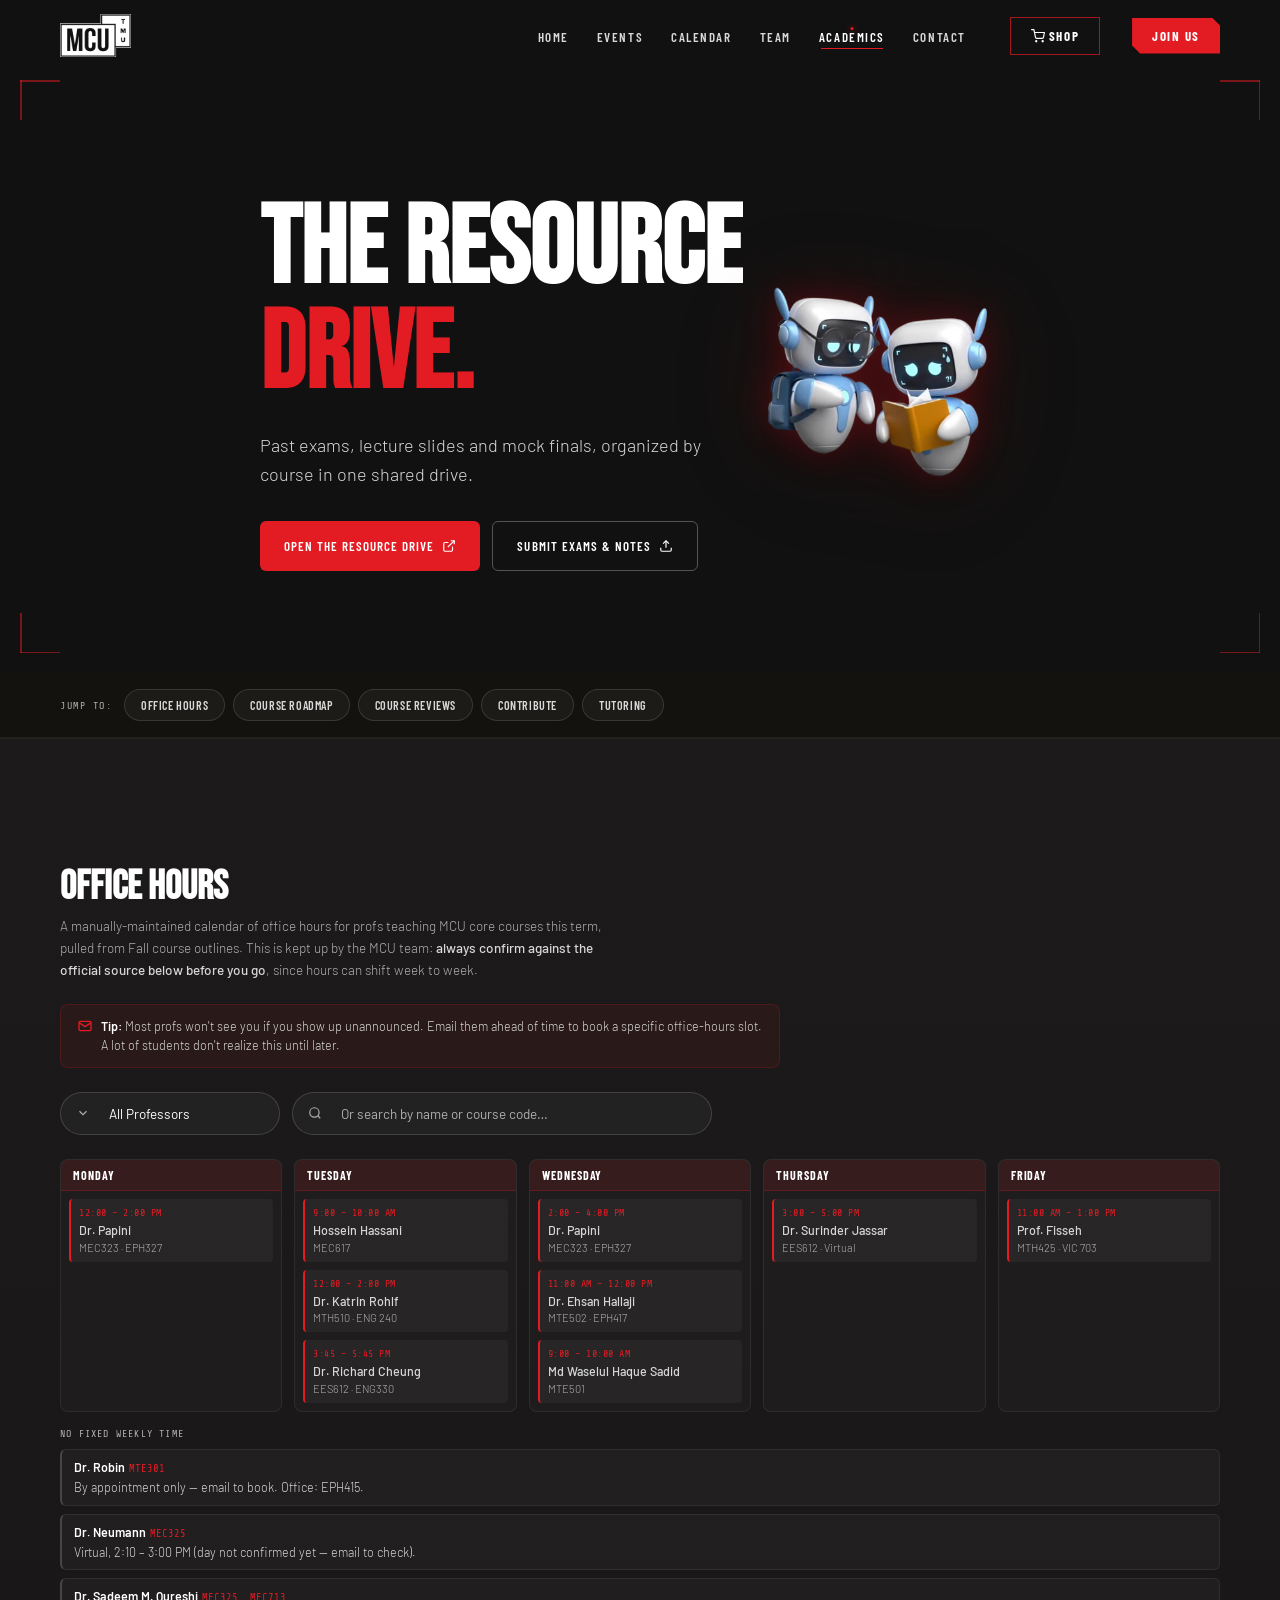
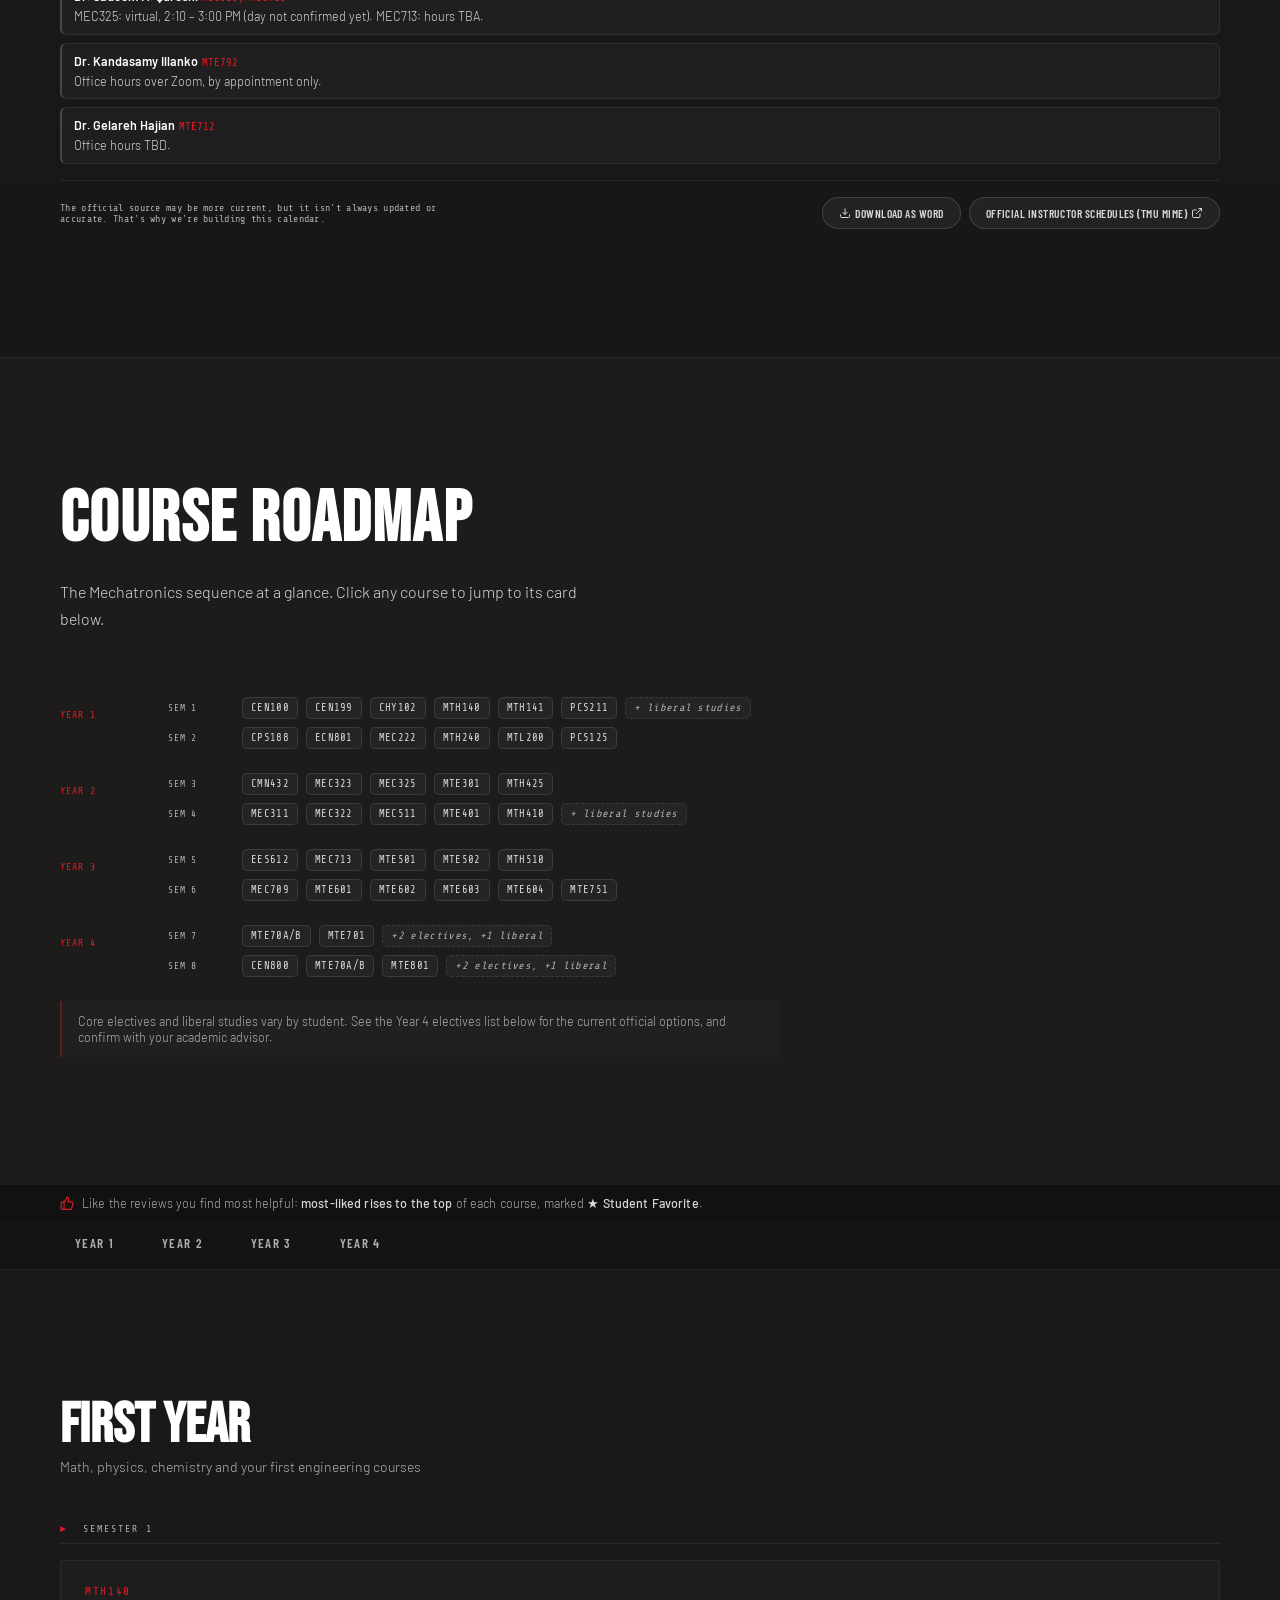
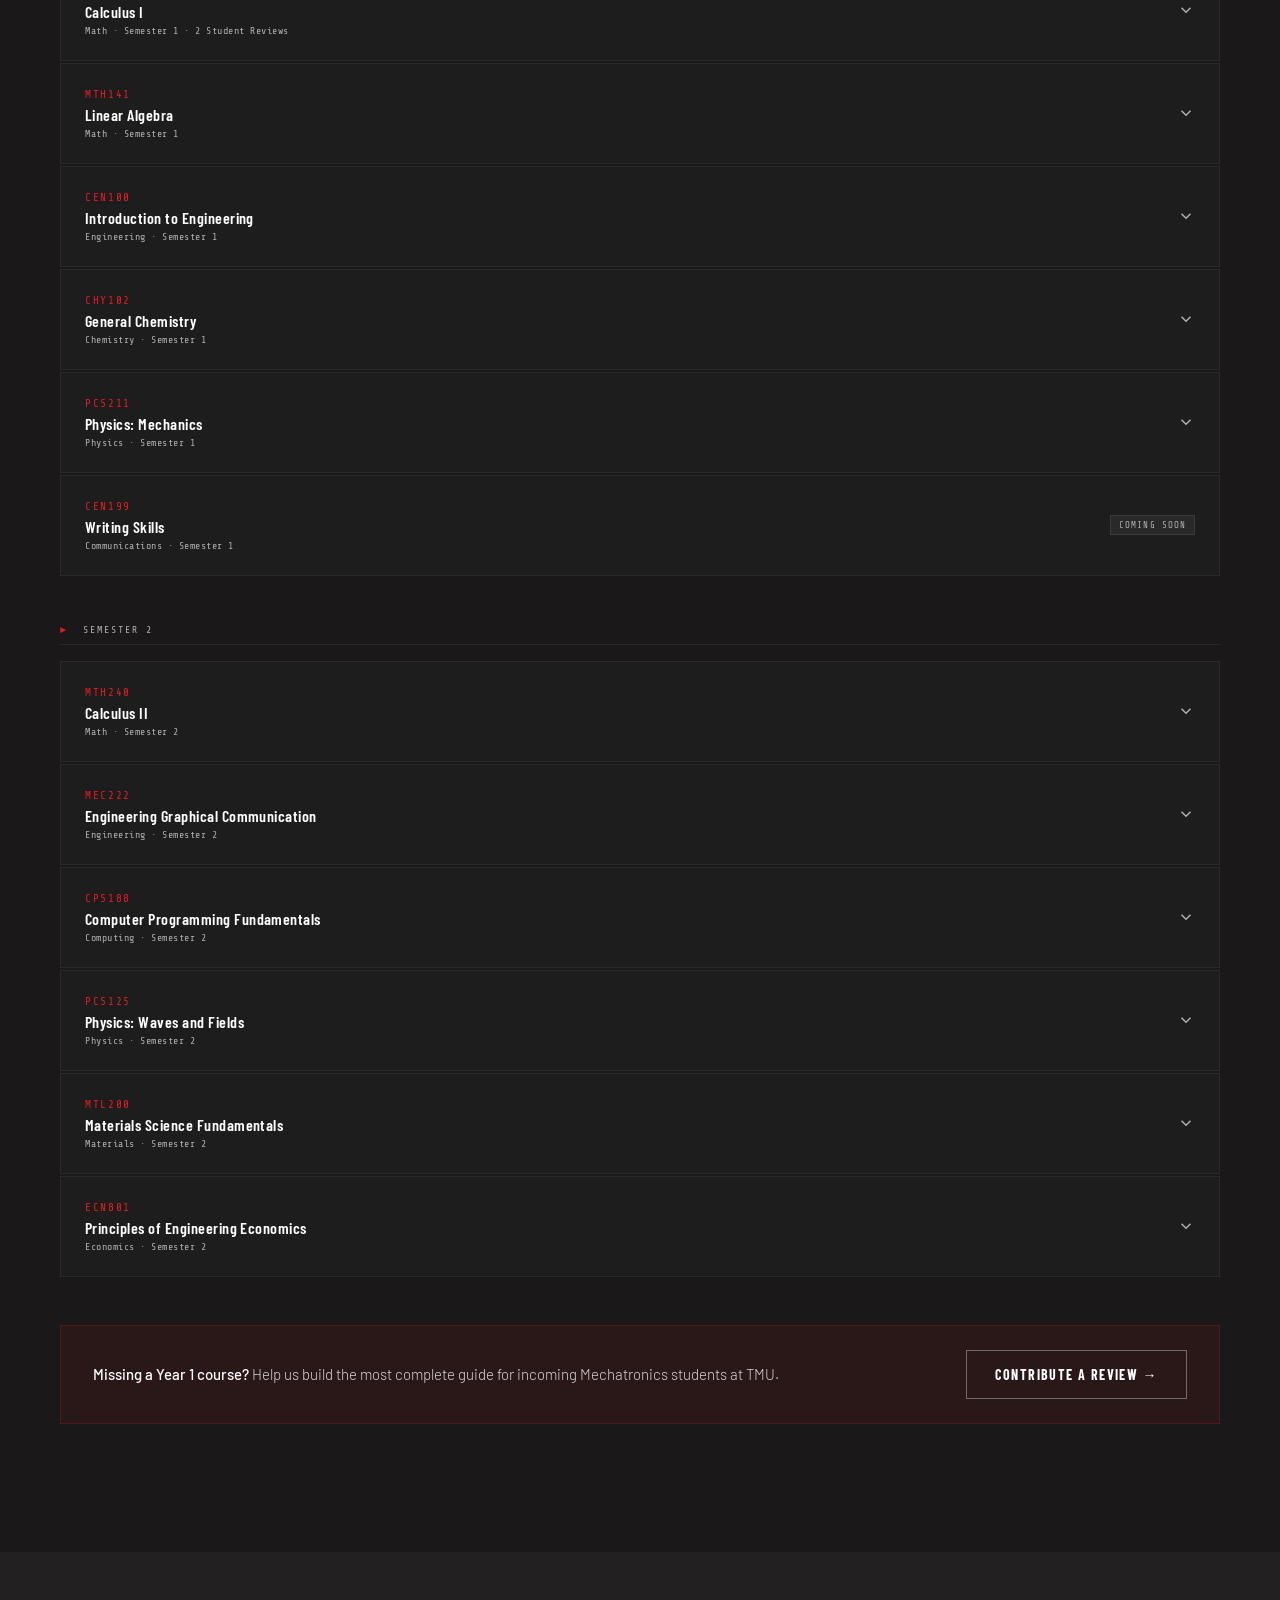
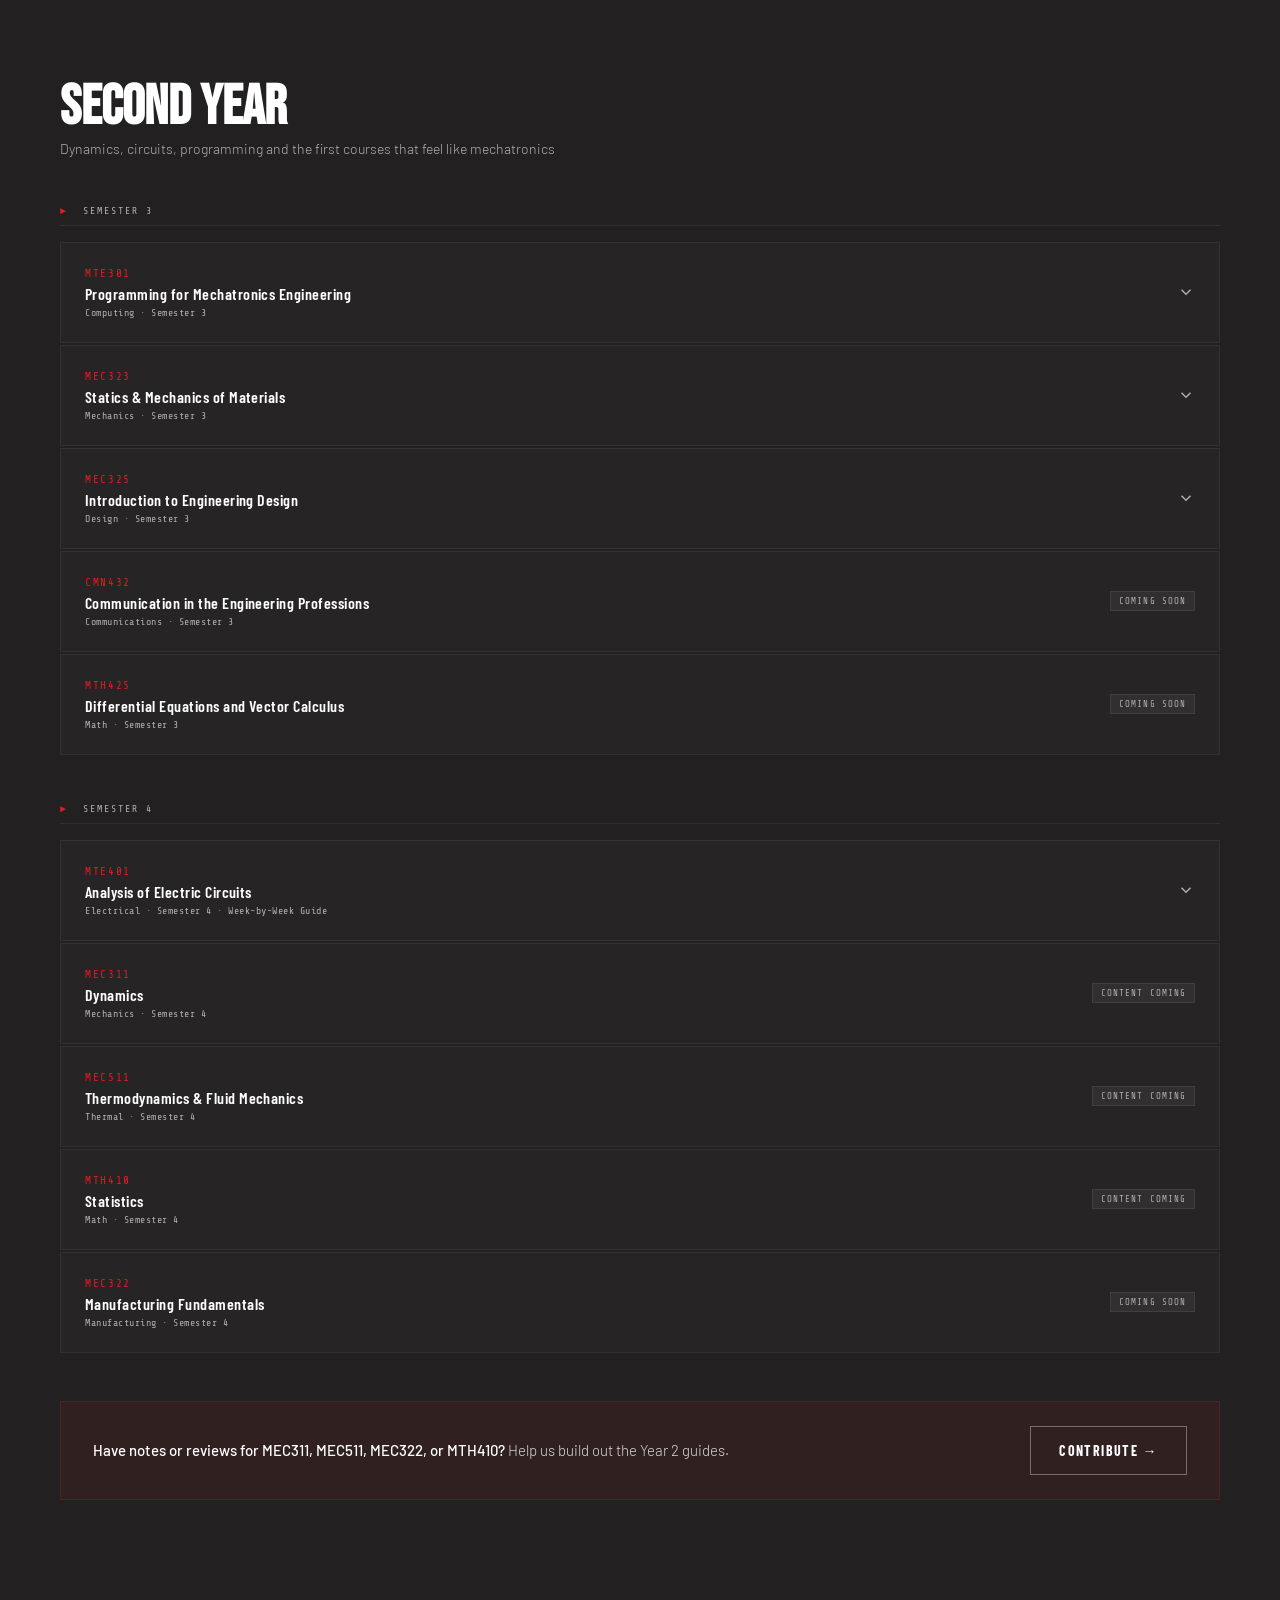
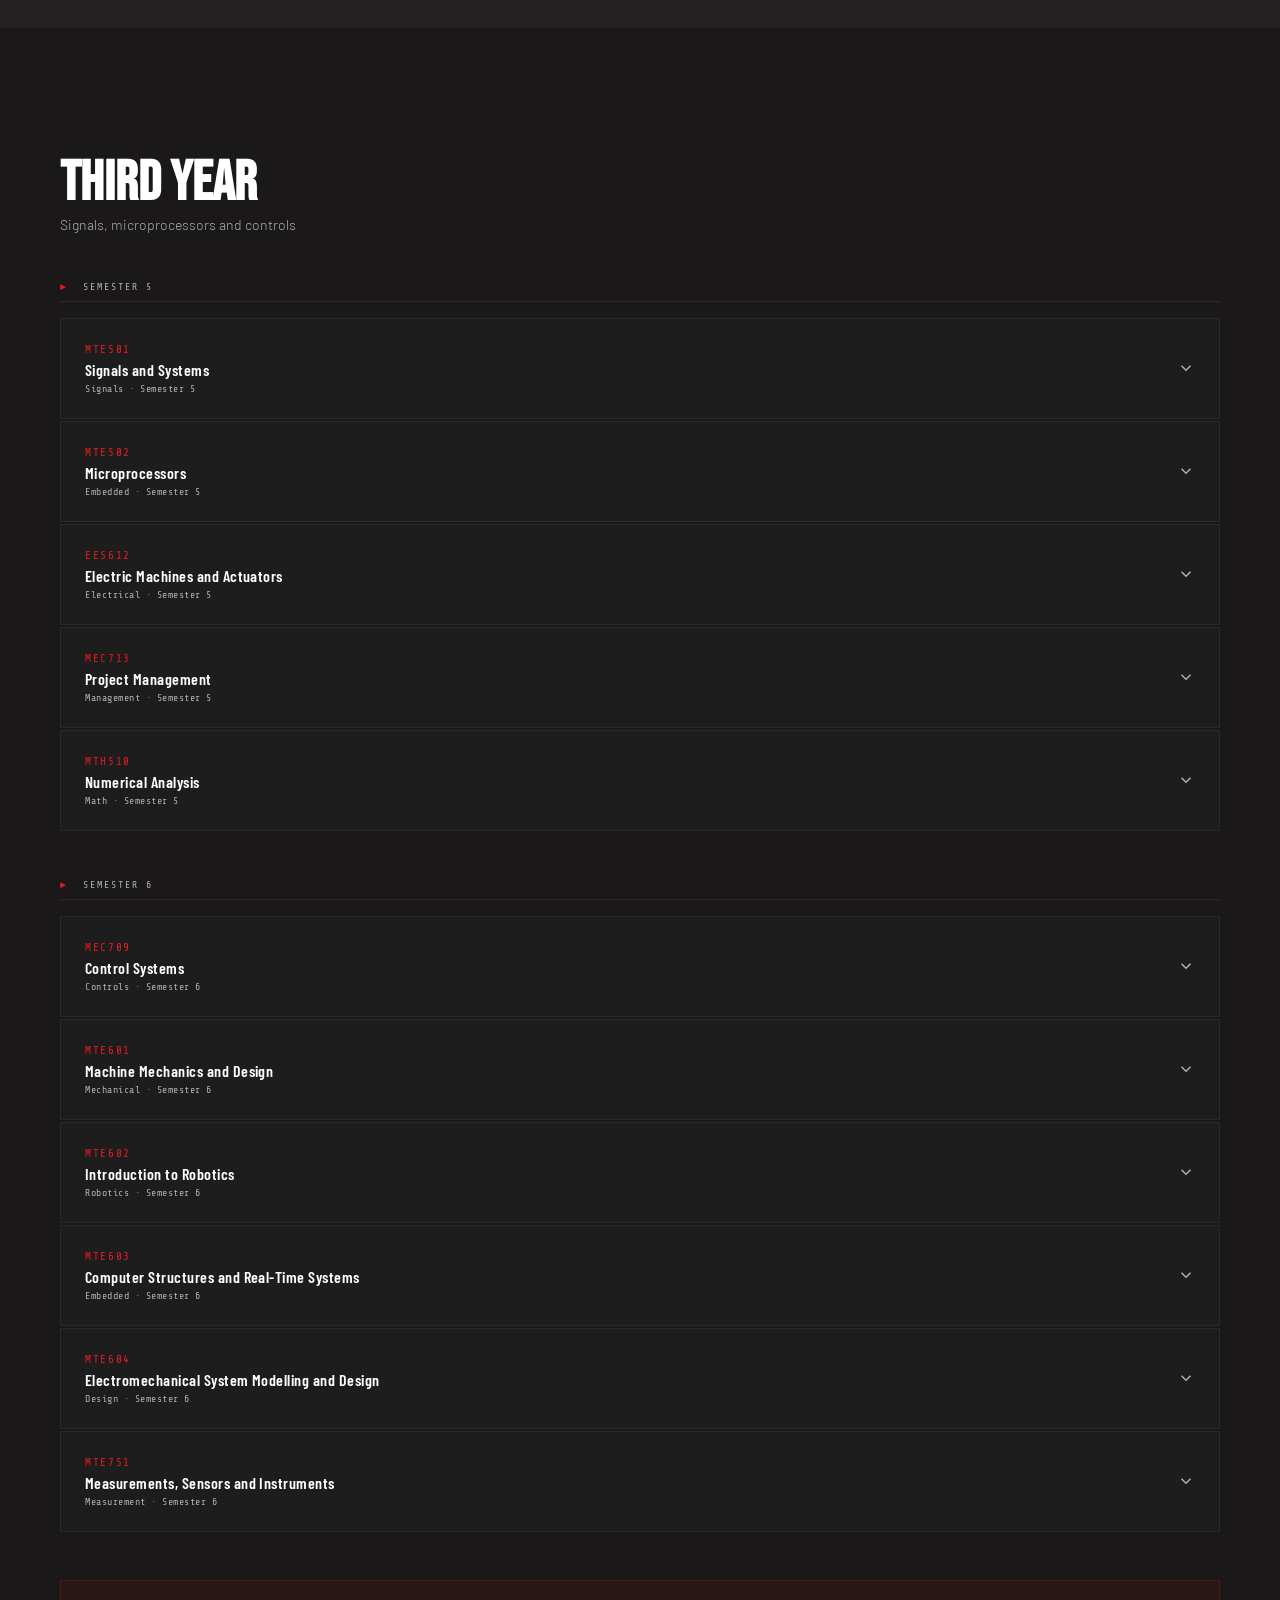
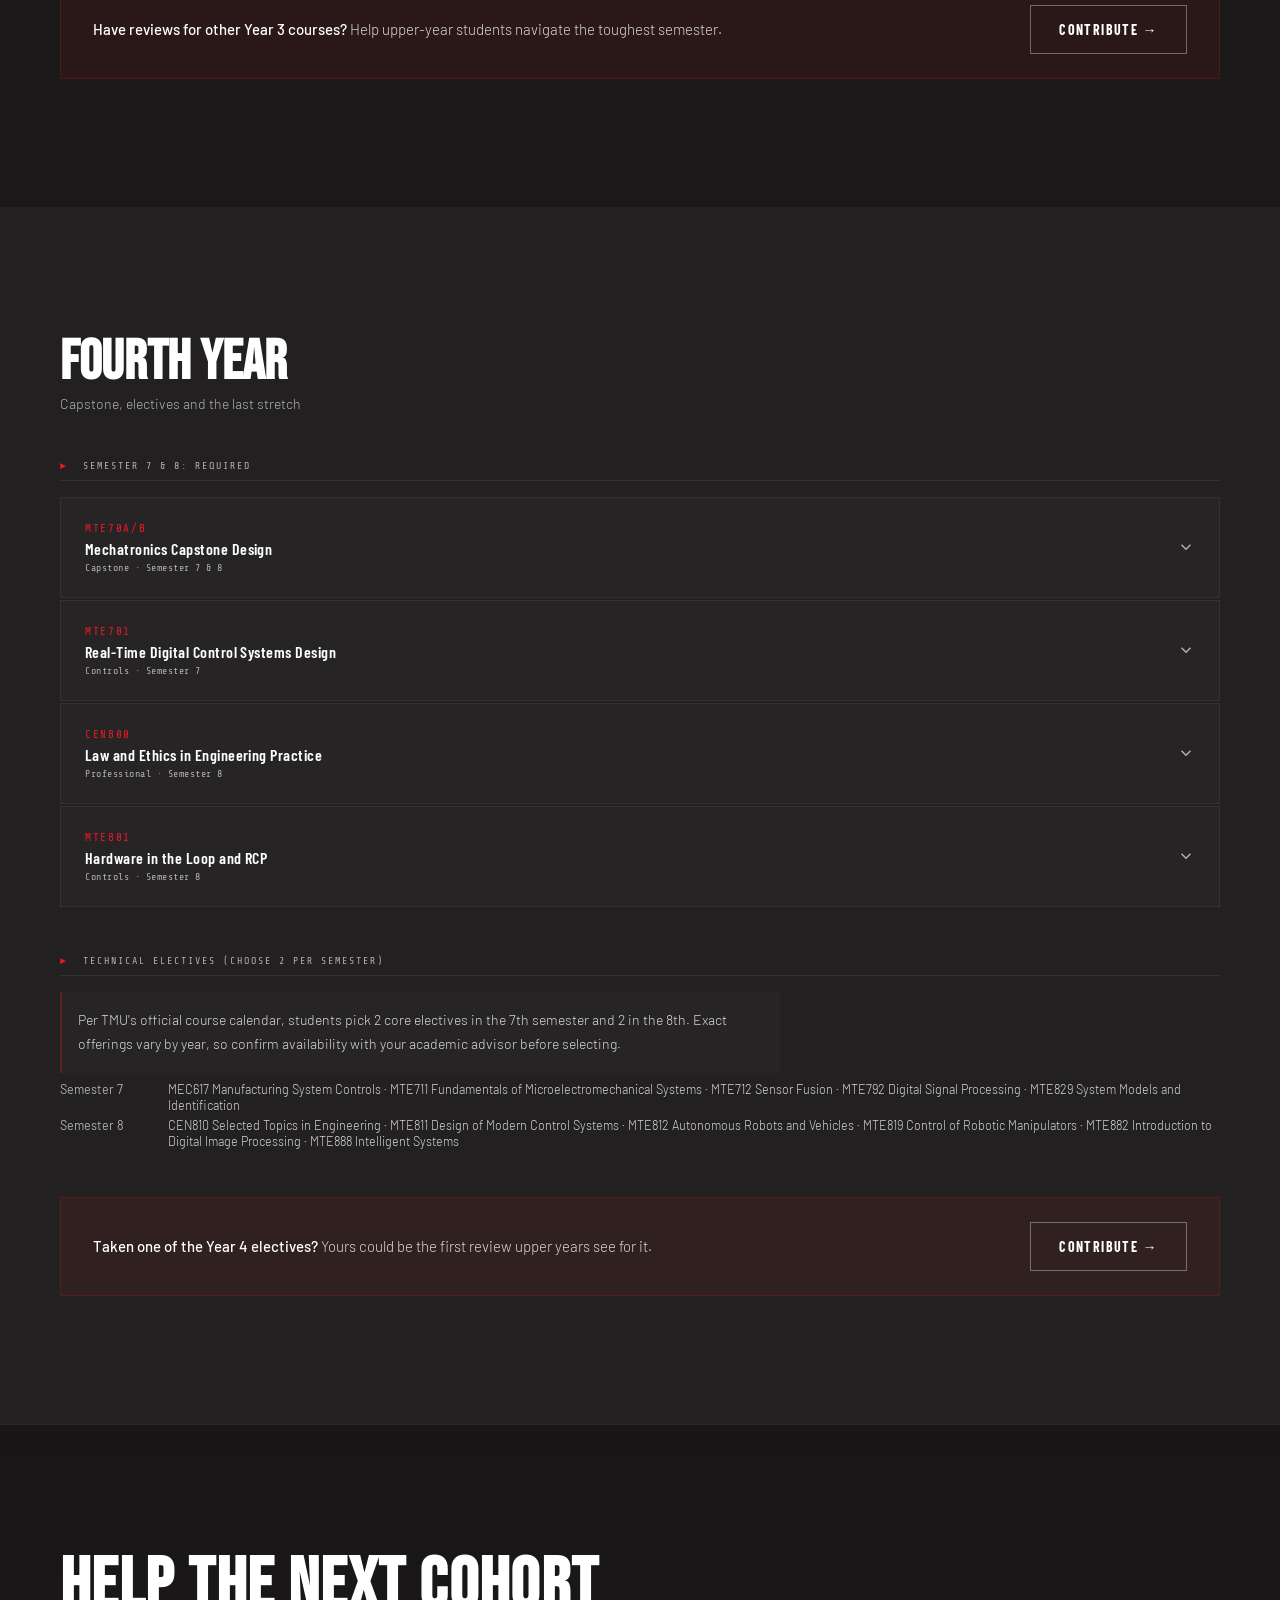
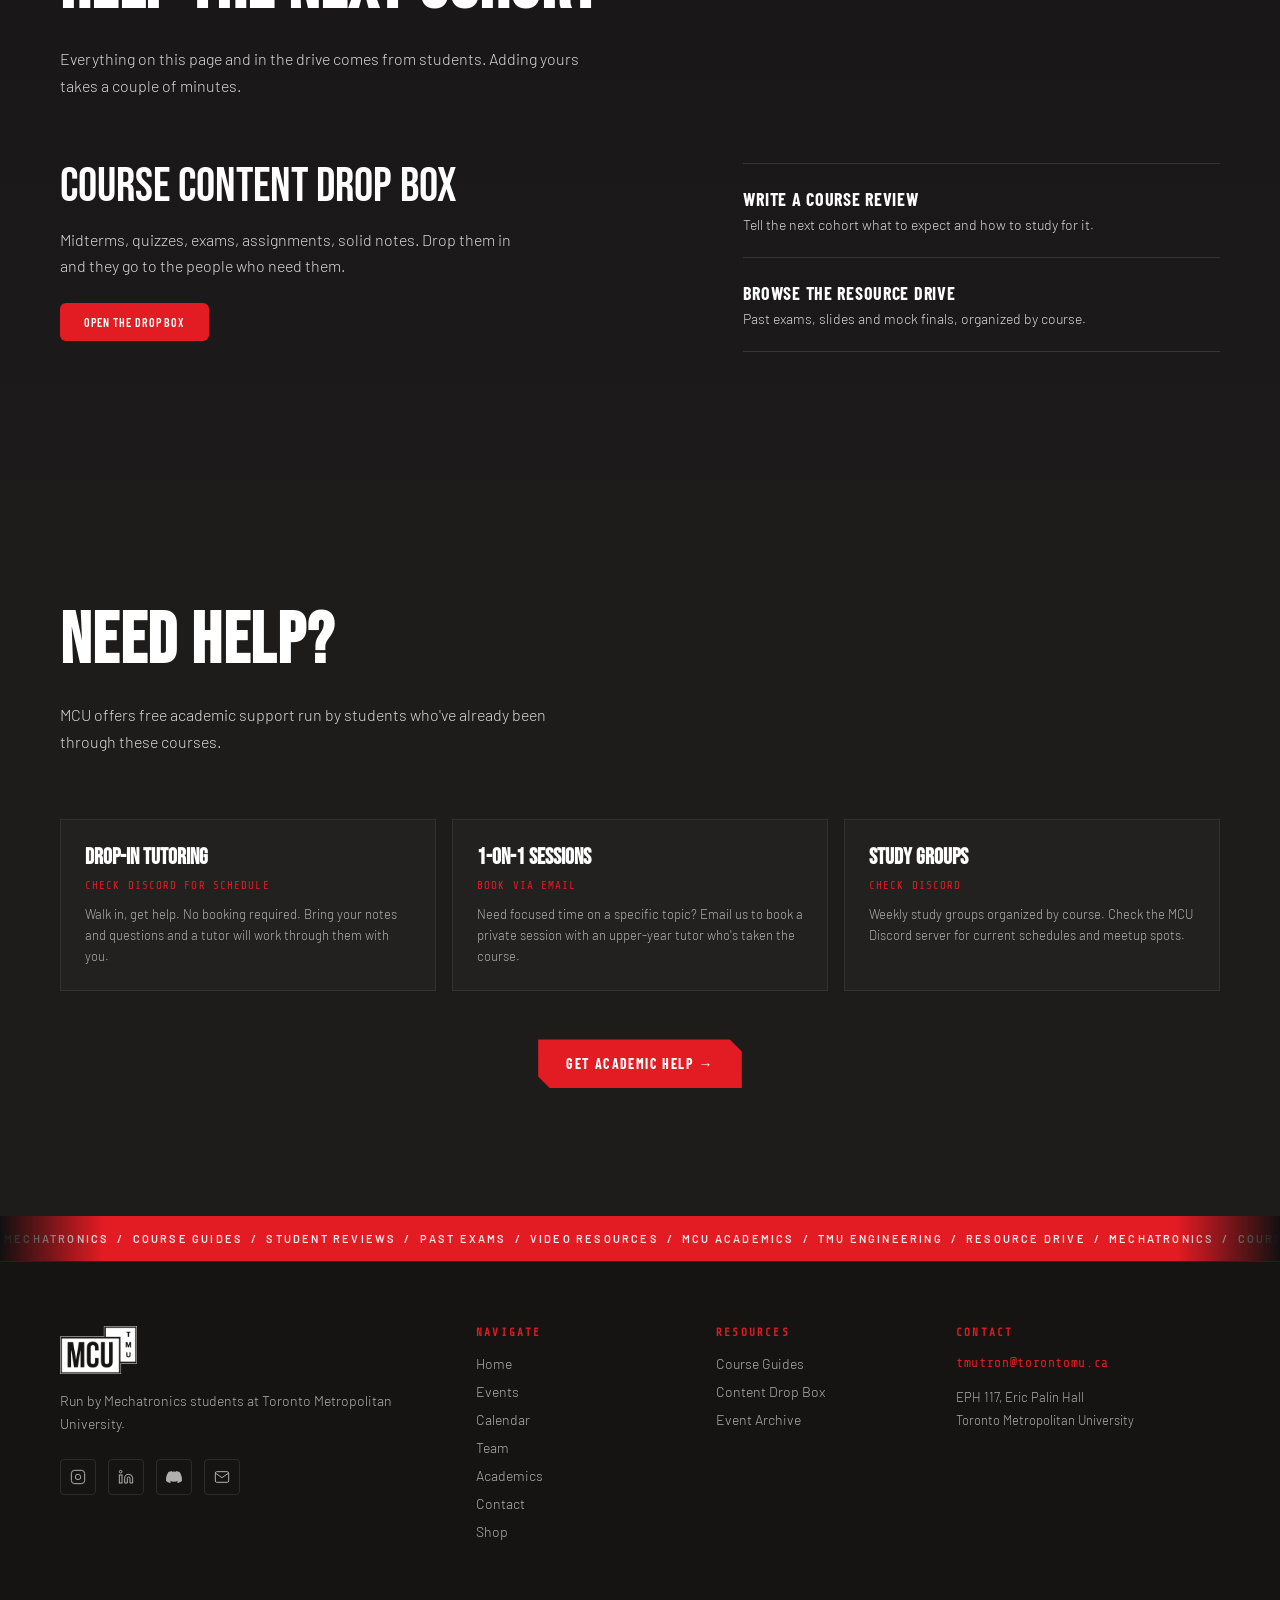
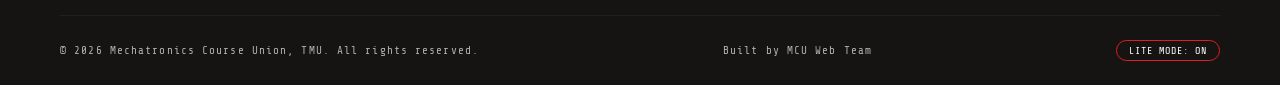
==== commit fa6a4c14: "Fix card clicks and point every page at the live Discord invite The deck captured the pointer on the" ====
--- a/academics.html
+++ b/academics.html
@@ -1465,7 +1465,7 @@
         <p class="section-desc">MCU offers free academic support run by students who've already been through these courses.</p>
       </div>
       <div class="tutoring-grid">
-        <div class="tutoring-card"><h4>Drop-In Tutoring</h4><div class="tc-detail"><a href="https://discord.gg/5hYv4qEW" target="_blank" rel="noopener" style="color:var(--red);text-decoration:none;">Check Discord for schedule</a></div><p>Walk in, get help. No booking required. Bring your notes and questions and a tutor will work through them with you.</p></div>
+        <div class="tutoring-card"><h4>Drop-In Tutoring</h4><div class="tc-detail"><a href="https://discord.gg/zHs7e9KayC" target="_blank" rel="noopener" style="color:var(--red);text-decoration:none;">Check Discord for schedule</a></div><p>Walk in, get help. No booking required. Bring your notes and questions and a tutor will work through them with you.</p></div>
         <div class="tutoring-card"><h4>1-on-1 Sessions</h4><div class="tc-detail">Book via email</div><p>Need focused time on a specific topic? Email us to book a private session with an upper-year tutor who's taken the course.</p></div>
         <div class="tutoring-card"><h4>Study Groups</h4><div class="tc-detail">Check Discord</div><p>Weekly study groups organized by course. Check the MCU Discord server for current schedules and meetup spots.</p></div>
       </div>
@@ -1495,7 +1495,7 @@
           <div class="footer-socials">
             <a href="https://instagram.com/tmutron" target="_blank" rel="noopener noreferrer" class="social-link" aria-label="Instagram"><svg viewBox="0 0 24 24" fill="none" stroke="currentColor" stroke-width="1.5"><rect x="2" y="2" width="20" height="20" rx="5" ry="5"/><path d="M16 11.37A4 4 0 1 1 12.63 8 4 4 0 0 1 16 11.37z"/><line x1="17.5" y1="6.5" x2="17.51" y2="6.5"/></svg></a>
             <a href="https://www.linkedin.com/company/mechatronics-course-union-mcu-tmu/" target="_blank" rel="noopener noreferrer" class="social-link" aria-label="LinkedIn"><svg viewBox="0 0 24 24" fill="none" stroke="currentColor" stroke-width="1.5"><path d="M16 8a6 6 0 0 1 6 6v7h-4v-7a2 2 0 0 0-2-2 2 2 0 0 0-2 2v7h-4v-7a6 6 0 0 1 6-6z"/><rect x="2" y="9" width="4" height="12"/><circle cx="4" cy="4" r="2"/></svg></a>
-            <a href="https://discord.gg/5hYv4qEW" target="_blank" rel="noopener noreferrer" class="social-link" aria-label="Discord"><svg viewBox="0 0 24 24" fill="currentColor"><path d="M20.317 4.37a19.791 19.791 0 0 0-4.885-1.515.074.074 0 0 0-.079.037c-.21.375-.444.864-.608 1.25a18.27 18.27 0 0 0-5.487 0 12.64 12.64 0 0 0-.617-1.25.077.077 0 0 0-.079-.037A19.736 19.736 0 0 0 3.677 4.37a.07.07 0 0 0-.032.027C.533 9.046-.32 13.58.099 18.057c.003.02.015.04.03.052a19.9 19.9 0 0 0 5.993 3.03.078.078 0 0 0 .084-.028c.462-.63.874-1.295 1.226-1.994a.076.076 0 0 0-.041-.106 13.107 13.107 0 0 1-1.872-.892.077.077 0 0 1-.008-.128 10.2 10.2 0 0 0 .372-.292.074.074 0 0 1 .077-.01c3.928 1.793 8.18 1.793 12.062 0a.074.074 0 0 1 .078.01c.12.098.246.198.373.292a.077.077 0 0 1-.006.127 12.299 12.299 0 0 1-1.873.892.077.077 0 0 0-.041.107c.36.698.772 1.362 1.225 1.993a.076.076 0 0 0 .084.028 19.839 19.839 0 0 0 6.002-3.03.077.077 0 0 0 .032-.054c.5-5.177-.838-9.674-3.549-13.66a.061.061 0 0 0-.031-.03z"/></svg></a>
+            <a href="https://discord.gg/zHs7e9KayC" target="_blank" rel="noopener noreferrer" class="social-link" aria-label="Discord"><svg viewBox="0 0 24 24" fill="currentColor"><path d="M20.317 4.37a19.791 19.791 0 0 0-4.885-1.515.074.074 0 0 0-.079.037c-.21.375-.444.864-.608 1.25a18.27 18.27 0 0 0-5.487 0 12.64 12.64 0 0 0-.617-1.25.077.077 0 0 0-.079-.037A19.736 19.736 0 0 0 3.677 4.37a.07.07 0 0 0-.032.027C.533 9.046-.32 13.58.099 18.057c.003.02.015.04.03.052a19.9 19.9 0 0 0 5.993 3.03.078.078 0 0 0 .084-.028c.462-.63.874-1.295 1.226-1.994a.076.076 0 0 0-.041-.106 13.107 13.107 0 0 1-1.872-.892.077.077 0 0 1-.008-.128 10.2 10.2 0 0 0 .372-.292.074.074 0 0 1 .077-.01c3.928 1.793 8.18 1.793 12.062 0a.074.074 0 0 1 .078.01c.12.098.246.198.373.292a.077.077 0 0 1-.006.127 12.299 12.299 0 0 1-1.873.892.077.077 0 0 0-.041.107c.36.698.772 1.362 1.225 1.993a.076.076 0 0 0 .084.028 19.839 19.839 0 0 0 6.002-3.03.077.077 0 0 0 .032-.054c.5-5.177-.838-9.674-3.549-13.66a.061.061 0 0 0-.031-.03z"/></svg></a>
             <a href="mailto:tmutron@torontomu.ca" class="social-link" aria-label="Email"><svg viewBox="0 0 24 24" fill="none" stroke="currentColor" stroke-width="1.5"><path d="M4 4h16c1.1 0 2 .9 2 2v12c0 1.1-.9 2-2 2H4c-1.1 0-2-.9-2-2V6c0-1.1.9-2 2-2z"/><polyline points="22,6 12,13 2,6"/></svg></a>
           </div>
         </div>
@@ -1514,7 +1514,7 @@
         <div class="footer-contact-col">
           <h4 class="footer-col-title mono">CONTACT</h4>
           <a href="mailto:tmutron@torontomu.ca" class="footer-email">tmutron@torontomu.ca</a>
-          <p class="footer-address">Kerr Hall, Toronto Metropolitan University<br/>350 Victoria St, Toronto, ON M5B 2K3</p>
+          <p class="footer-address">EPH 117, Eric Palin Hall<br/>Toronto Metropolitan University</p>
         </div>
       </div>
       <div class="footer-bottom">
--- a/css/style.css
+++ b/css/style.css
@@ -6,6 +6,9 @@
 *, *::before, *::after { box-sizing: border-box; margin: 0; padding: 0; }
 
 :root {
+  /* spacing scale: 4 8 12 16 24 32 48 64 96 128 */
+  --s1: 4px; --s2: 8px; --s3: 12px; --s4: 16px; --s5: 24px; --s6: 32px; --s7: 48px; --s8: 64px; --s9: 96px; --s10: 128px;
+
   --red:       #e31b23;
   --red-light: #ff4d4d;
   --red-dark:  #a01218;
@@ -54,27 +57,6 @@
 }
 
 /* ─── LOADER ─── */
-#loader {
-  position: fixed; inset: 0;
-  background: var(--black);
-  z-index: 10000;
-  display: flex; align-items: center; justify-content: center;
-  transition: opacity 0.6s var(--ease-out-expo), visibility 0.6s;
-}
-#loader.hidden { opacity: 0; visibility: hidden; }
-.loader-inner { display: flex; flex-direction: column; align-items: center; gap: 24px; }
-.loader-hex { width: 80px; height: 92px; animation: hex-spin 3s linear infinite; }
-@keyframes hex-spin { to { transform: rotate(360deg); } }
-.hex-stroke {
-  stroke-dasharray: 400; stroke-dashoffset: 400;
-  animation: hex-draw 1.2s var(--ease-out-expo) forwards;
-}
-@keyframes hex-draw { to { stroke-dashoffset: 0; } }
-.loader-text { display: flex; flex-direction: column; align-items: center; gap: 8px; }
-.loader-text .mono { font-size: 11px; letter-spacing: 0.2em; color: var(--steel); }
-.loader-bar { width: 200px; height: 2px; background: var(--dark-4); border-radius: 2px; overflow: hidden; }
-.loader-fill { height: 100%; background: var(--red); width: 0%; box-shadow: 0 0 8px var(--red); }
-.loader-pct { font-size: 12px; color: var(--red); letter-spacing: 0.1em; }
 
 /* ─── TYPOGRAPHY ─── */
 .mono { font-family: var(--font-mono); }
@@ -110,8 +92,8 @@
 }
 #nav.scrolled {
   background: rgba(13, 13, 13, 0.92);
-  backdrop-filter: blur(16px);
-  -webkit-backdrop-filter: blur(16px);
+  backdrop-display: none;
+  -webkit-backdrop-display: none;
   border-bottom-color: rgba(227, 27, 35, 0.25);
 }
 .nav-inner {
@@ -137,7 +119,7 @@
   font-size: 13px; font-weight: 600;
   letter-spacing: 0.12em; text-transform: uppercase;
   text-decoration: none; color: var(--steel-light);
-  padding: 8px 14px; border-radius: 4px;
+  padding: 8px 12px; border-radius: 4px;
   transition: color 0.2s; position: relative;
 }
 .nav-link::after {
@@ -154,13 +136,15 @@
   font-family: var(--font-cond); font-size: 13px; font-weight: 700;
   letter-spacing: 0.12em; text-transform: uppercase;
   text-decoration: none; color: var(--white);
-  background: var(--red); padding: 9px 20px; border-radius: 4px;
-  transition: background 0.2s, transform 0.2s; flex-shrink: 0;
-}
-.nav-cta:hover { background: var(--red-light); transform: translateY(-1px); }
+  background: var(--red); padding: 10px 20px; border-radius: 0;
+  clip-path: polygon(0 0, calc(100% - 8px) 0, 100% 8px, 100% 100%, 8px 100%, 0 calc(100% - 8px));
+  transition: background 0.15s, color 0.15s, transform 0.08s; flex-shrink: 0;
+}
+.nav-cta:hover { background: var(--white); color: var(--black); }
+.nav-cta:active { transform: translateY(1px); }
 
 .nav-hamburger {
-  display: none; flex-direction: column; gap: 5px;
+  display: none; flex-direction: column; gap: 4px;
   background: none; border: none; padding: 8px; margin-left: auto;
 }
 .nav-hamburger span {
@@ -171,8 +155,8 @@
 .mobile-menu {
   display: none; position: absolute;
   top: var(--nav-h); left: 0; right: 0;
-  background: rgba(10,10,10,0.97); backdrop-filter: blur(12px);
-  border-bottom: 1px solid var(--red-glow); padding: 20px; z-index: 999;
+  background: rgb(12,11,11); 
+  border-bottom: 1px solid var(--red-glow); padding: 16px; z-index: 999;
 }
 .mobile-menu.open { display: block; }
 .mobile-menu ul { list-style: none; }
@@ -236,7 +220,7 @@
   margin: 0 auto;
   width: 100%;
   padding: 60px clamp(20px, 5vw, 60px);
-  gap: 40px;
+  gap: 32px;
 }
 
 /* ─── HERO LEFT — text content ─── */
@@ -312,7 +296,7 @@
 
 .hbp-hud-label {
   font-size: 9px; letter-spacing: 0.18em;
-  color: rgba(255,255,255,0.35);
+  color: rgba(255,255,255,0.65);
   text-transform: uppercase;
   text-align: center;
   margin-top: 4px;
@@ -377,13 +361,13 @@
 .hud-label {
   position: absolute; left: 50%; transform: translateX(-50%);
   z-index: 3; font-size: 10px; letter-spacing: 0.15em;
-  color: rgba(227,27,35,0.45); white-space: nowrap;
+  color: rgba(255,255,255,0.65); white-space: nowrap;
 }
 .hud-label-bot { bottom: 24px; }
 
 /* hero badge + text */
 .hero-badge {
-  display: inline-flex; align-items: center; gap: 10px;
+  display: inline-flex; align-items: center; gap: 8px;
   font-size: 11px; letter-spacing: 0.2em; color: var(--steel-light);
   margin-bottom: 32px;
   border: 1px solid rgba(227,27,35,0.3); padding: 8px 16px;
@@ -402,7 +386,7 @@
   font-family: var(--font-display);
   font-size: clamp(64px, 9vw, 140px);
   line-height: 0.92; letter-spacing: 0.01em;
-  color: var(--white); margin-bottom: 28px; overflow: hidden;
+  color: var(--white); margin-bottom: 24px; overflow: hidden;
 }
 .line-wrap { display: block; overflow: hidden; }
 .hero-line { display: block; transform: translateY(110%); animation: line-rise 0.9s var(--ease-out-expo) forwards; }
@@ -414,12 +398,12 @@
 .hero-sub {
   font-size: clamp(14px, 1.6vw, 17px); font-weight: 300;
   line-height: 1.6; color: var(--steel-light);
-  max-width: 460px; margin-bottom: 40px;
+  max-width: 460px; margin-bottom: 32px;
 }
 .hero-actions { display: flex; gap: 16px; flex-wrap: wrap; margin-bottom: 48px; }
 
 /* Scroll indicator */
-.scroll-indicator { display: flex; align-items: center; gap: 14px; font-size: 11px; letter-spacing: 0.2em; color: var(--steel); }
+.scroll-indicator { display: flex; align-items: center; gap: 12px; font-size: 11px; letter-spacing: 0.2em; color: var(--steel); }
 .scroll-line {
   width: 1px; height: 48px;
   background: linear-gradient(to bottom, transparent, var(--red), transparent);
@@ -473,7 +457,7 @@
 .readout-panels { display: flex; flex-direction: row; gap: 8px; width: 100%; flex-wrap: wrap; justify-content: center; }
 .readout-panel {
   display: flex; flex-direction: column; align-items: center;
-  padding: 8px 14px; background: rgba(227,27,35,0.05);
+  padding: 8px 12px; background: rgba(227,27,35,0.05);
   border: 1px solid rgba(227,27,35,0.15); border-radius: 2px; min-width: 80px;
 }
 .rp-label { font-size: 9px; letter-spacing: 0.15em; color: var(--steel); margin-bottom: 2px; }
@@ -484,48 +468,45 @@
   font-family: var(--font-cond); font-size: 14px; font-weight: 700;
   letter-spacing: 0.1em; text-transform: uppercase;
   text-decoration: none; color: var(--white);
-  background: var(--red); padding: 14px 28px;
-  border-radius: 4px; border: 1px solid var(--red);
-  transition: background 0.2s, transform 0.2s, box-shadow 0.2s;
-  position: relative; overflow: hidden;
-}
-.btn-primary::before {
-  content: ''; position: absolute; inset: 0;
-  background: linear-gradient(45deg, transparent 40%, rgba(255,255,255,0.1) 50%, transparent 60%);
-  transform: translateX(-100%); transition: transform 0.4s;
-}
-.btn-primary:hover::before { transform: translateX(100%); }
-.btn-primary:hover { background: var(--red-light); transform: translateY(-2px); box-shadow: 0 8px 32px rgba(227,27,35,0.4); }
+  background: var(--red); padding: 16px 28px;
+  border: 0; border-radius: 0;
+  clip-path: polygon(0 0, calc(100% - 12px) 0, 100% 12px, 100% 100%, 12px 100%, 0 calc(100% - 12px));
+  transition: background 0.15s, color 0.15s, transform 0.08s;
+  position: relative;
+}
+.btn-primary:hover { background: var(--white); color: var(--black); }
+.btn-primary:active { transform: translateY(2px); }
 
 .btn-ghost {
   display: inline-flex; align-items: center; gap: 10px;
   font-family: var(--font-cond); font-size: 14px; font-weight: 700;
   letter-spacing: 0.1em; text-transform: uppercase;
   text-decoration: none; color: var(--white);
-  background: transparent; padding: 14px 28px;
-  border-radius: 4px; border: 1px solid rgba(255,255,255,0.2);
-  transition: border-color 0.2s, color 0.2s, transform 0.2s;
-}
-.btn-ghost:hover { border-color: var(--red); color: var(--red); transform: translateY(-2px); }
-.btn-sm { padding: 10px 20px; font-size: 12px; }
+  background: transparent; padding: 15px 28px;
+  border-radius: 0; border: 1px solid rgba(255,255,255,0.35);
+  transition: background 0.15s, color 0.15s, border-color 0.15s, transform 0.08s;
+}
+.btn-ghost:hover { background: var(--white); color: var(--black); border-color: var(--white); }
+.btn-ghost:active { transform: translateY(2px); }
+.btn-sm { padding: 8px 16px; font-size: 12px; }
 
 .btn-white {
-  display: inline-flex; align-items: center; gap: 10px;
+  display: inline-flex; align-items: center; gap: 8px;
   font-family: var(--font-cond); font-size: 14px; font-weight: 700;
   letter-spacing: 0.1em; text-transform: uppercase;
   text-decoration: none; color: var(--red);
-  background: var(--white); padding: 14px 28px;
+  background: var(--white); padding: 12px 24px;
   border-radius: 4px; border: 1px solid var(--white);
   transition: background 0.2s, transform 0.2s;
 }
 .btn-white:hover { background: var(--light-2); transform: translateY(-2px); }
 
 .btn-outline-white {
-  display: inline-flex; align-items: center; gap: 10px;
+  display: inline-flex; align-items: center; gap: 8px;
   font-family: var(--font-cond); font-size: 14px; font-weight: 700;
   letter-spacing: 0.1em; text-transform: uppercase;
   text-decoration: none; color: var(--white);
-  background: transparent; padding: 14px 28px;
+  background: transparent; padding: 12px 24px;
   border-radius: 4px; border: 1px solid rgba(255,255,255,0.5);
   transition: border-color 0.2s, background 0.2s, transform 0.2s;
 }
@@ -555,7 +536,7 @@
   border-radius: 50%;
   pointer-events: none;
   mix-blend-mode: screen;
-  filter: blur(60px);
+  display: none;
 }
 
 /* Stats — warm off-white dark, soft blob movement */
@@ -637,8 +618,8 @@
 }
 
 /* Keep old classes for other pages */
-.section-dark  { position:relative; z-index:5; background:#222020; padding:var(--section-pad) 0; overflow:hidden; }
-.section-light { position:relative; z-index:5; background:#2e2c2c; padding:var(--section-pad) 0; overflow:hidden; }
+.section-dark  { position:relative; z-index:5; background:#222020; padding: var(--section-pad) 0; overflow:hidden; }
+.section-light { position:relative; z-index:5; background:#2e2c2c; padding: var(--section-pad) 0; overflow:hidden; }
 
 /* Ensure section content sits above canvas */
 #stats .container,
@@ -646,37 +627,37 @@
 #events-preview .container { position: relative; z-index: 1; }
 
 /* Stats */
-.stats-label { font-size:11px; letter-spacing:0.2em; color:var(--steel); margin-bottom:48px; }
+.stats-label { font-size:11px; letter-spacing:0.2em; color:var(--steel); margin-bottom: 48px; }
 .stats-grid {
   display: grid; grid-template-columns: repeat(4,1fr);
   gap: 1px; background: rgba(227,27,35,0.12);
   border: 1px solid rgba(227,27,35,0.12); border-radius: 4px; overflow: hidden;
 }
 .stat-item {
-  position:relative; padding:48px 36px; overflow:hidden;
+  position:relative; padding: 48px 32px; overflow:hidden;
   background: rgba(255,255,255,0.025);
   transition: background 0.3s;
 }
 .stat-item:hover { background: rgba(255,255,255,0.05); }
 .stat-bar { position:absolute; top:0; left:0; width:0%; height:3px; background:var(--red); transition:width 1.5s var(--ease-out-expo); box-shadow:0 0 10px var(--red); }
 .stat-item.counted .stat-bar { width: 100%; }
-.stat-number { font-family:var(--font-display); font-size:clamp(52px,6vw,80px); line-height:1; color:var(--white); margin-bottom:12px; display:flex; align-items:baseline; gap:2px; }
+.stat-number { font-family:var(--font-display); font-size:clamp(52px,6vw,80px); line-height:1; color:var(--white); margin-bottom: 12px; display:flex; align-items:baseline; gap: 2px; }
 .stat-suffix { font-size:0.5em; color:var(--red); }
-.stat-name { font-family:var(--font-cond); font-size:16px; font-weight:600; letter-spacing:0.08em; text-transform:uppercase; color:var(--white); margin-bottom:6px; }
+.stat-name { font-family:var(--font-cond); font-size:16px; font-weight:600; letter-spacing:0.08em; text-transform:uppercase; color:var(--white); margin-bottom: 4px; }
 .stat-desc { font-size:11px; letter-spacing:0.12em; color:var(--steel); text-transform:uppercase; }
 
 /* Section headers */
-.section-header { margin-bottom: 72px; }
-.flex-header { display:flex; align-items:flex-end; justify-content:space-between; gap:24px; }
-.section-tag { font-size:11px; letter-spacing:0.2em; color:var(--red); margin-bottom:20px; display:flex; align-items:center; gap:12px; }
+.section-header { margin-bottom: 64px; }
+.flex-header { display:flex; align-items:flex-end; justify-content:space-between; gap: 24px; }
+.section-tag { font-size:11px; letter-spacing:0.2em; color:var(--red); margin-bottom: 16px; display:flex; align-items:center; gap: 12px; }
 .section-tag::after { content:''; display:block; width:40px; height:1px; background:var(--red); opacity:0.5; }
-.section-title { font-family:var(--font-display); font-size:clamp(42px,6vw,72px); line-height:0.95; color:var(--white); letter-spacing:0.02em; margin-bottom:24px; }
+.section-title { font-family:var(--font-display); font-size:clamp(42px,6vw,72px); line-height:0.95; color:var(--white); letter-spacing:0.02em; margin-bottom: 24px; }
 .section-desc { font-size:16px; font-weight:300; line-height:1.7; color:var(--steel-light); max-width:540px; }
 
 /* Pillars — lighter cards, stronger contrast */
-.pillars-grid { display:grid; grid-template-columns:repeat(3,1fr); gap:2px; background:rgba(255,255,255,0.05); border-radius:4px; overflow:hidden; }
+.pillars-grid { display:grid; grid-template-columns:repeat(3,1fr); gap: 2px; background:rgba(255,255,255,0.05); border-radius:4px; overflow:hidden; }
 .pillar-card {
-  position:relative; padding:48px 40px; overflow:hidden;
+  position:relative; padding: 48px 32px; overflow:hidden;
   background: #2c2c2c;
   transition: background 0.3s, transform 0.2s;
   border: 1px solid rgba(255,255,255,0.06);
@@ -686,16 +667,16 @@
 .pillar-card:hover { background: #333; }
 .pillar-glow { position:absolute; bottom:-80px; right:-80px; width:220px; height:220px; background:radial-gradient(circle,rgba(227,27,35,0.12) 0%,transparent 70%); opacity:0; transition:opacity 0.4s; pointer-events:none; }
 .pillar-card:hover .pillar-glow { opacity: 1; }
-.pillar-num { font-size:11px; letter-spacing:0.2em; color:var(--red); margin-bottom:24px; }
-.pillar-icon { width:48px; height:48px; color:var(--steel-light); margin-bottom:24px; transition:color 0.3s; }
+.pillar-num { font-size:11px; letter-spacing:0.2em; color:var(--red); margin-bottom: 24px; }
+.pillar-icon { width:48px; height:48px; color:var(--steel-light); margin-bottom: 24px; transition:color 0.3s; }
 .pillar-card:hover .pillar-icon { color: var(--white); }
-.pillar-title { font-family:var(--font-cond); font-size:24px; font-weight:700; letter-spacing:0.05em; text-transform:uppercase; color:var(--white); margin-bottom:16px; line-height:1.1; }
-.pillar-text { font-size:14px; font-weight:300; line-height:1.7; color:var(--steel-light); margin-bottom:32px; }
-.pillar-link { display:inline-flex; align-items:center; gap:8px; font-family:var(--font-cond); font-size:12px; font-weight:700; letter-spacing:0.12em; text-transform:uppercase; text-decoration:none; color:var(--red); transition:gap 0.2s; }
+.pillar-title { font-family:var(--font-cond); font-size:24px; font-weight:700; letter-spacing:0.05em; text-transform:uppercase; color:var(--white); margin-bottom: 16px; line-height:1.1; }
+.pillar-text { font-size:14px; font-weight:300; line-height:1.7; color:var(--steel-light); margin-bottom: 32px; }
+.pillar-link { display:inline-flex; align-items:center; gap: 8px; font-family:var(--font-cond); font-size:12px; font-weight:700; letter-spacing:0.12em; text-transform:uppercase; text-decoration:none; color:var(--red); transition:gap 0.2s; }
 .pillar-link:hover { gap: 12px; }
 
 /* Events grid — warmer, more life */
-.events-grid { display:grid; grid-template-columns:1fr 1fr 1fr; gap:2px; background:rgba(255,255,255,0.05); border-radius:4px; overflow:hidden; }
+.events-grid { display:grid; grid-template-columns:1fr 1fr 1fr; gap: 2px; background:rgba(255,255,255,0.05); border-radius:4px; overflow:hidden; }
 .event-card {
   background: #2a2422;
   transition: background 0.3s;
@@ -708,63 +689,63 @@
 .eip-career { background: #10121a; }
 .ep-grid { position:absolute; inset:0; background-image:linear-gradient(rgba(227,27,35,0.07) 1px,transparent 1px),linear-gradient(90deg,rgba(227,27,35,0.07) 1px,transparent 1px); background-size:24px 24px; }
 .ep-icon { position:relative; z-index:1; font-size:40px; }
-.event-badge { position:absolute; top:12px; left:12px; font-family:var(--font-mono); font-size:10px; letter-spacing:0.1em; text-transform:uppercase; padding:4px 10px; border-radius:2px; }
+.event-badge { position:absolute; top:12px; left:12px; font-family:var(--font-mono); font-size:10px; letter-spacing:0.1em; text-transform:uppercase; padding: 4px 8px; border-radius:2px; }
 .badge-workshop { background:rgba(227,27,35,0.18); color:var(--red); border:1px solid rgba(227,27,35,0.35); }
 .badge-social   { background:rgba(34,197,94,0.14); color:#4ade80; border:1px solid rgba(34,197,94,0.28); }
 .badge-career   { background:rgba(59,130,246,0.14); color:#60a5fa; border:1px solid rgba(59,130,246,0.28); }
 .badge-academic { background:rgba(234,179,8,0.14); color:#facc15; border:1px solid rgba(234,179,8,0.28); }
-.event-date-chip { position:absolute; top:12px; right:12px; background:var(--red); border-radius:2px; padding:6px 10px; display:flex; flex-direction:column; align-items:center; line-height:1; }
+.event-date-chip { position:absolute; top:12px; right:12px; background:var(--red); border-radius:2px; padding: 4px 8px; display:flex; flex-direction:column; align-items:center; line-height:1; }
 .edc-day { font-family:var(--font-display); font-size:20px; color:var(--white); }
 .edc-mon { font-family:var(--font-mono); font-size:10px; color:rgba(255,255,255,0.8); text-transform:uppercase; letter-spacing:0.1em; }
-.event-body { padding: 28px; }
-.event-title { font-family:var(--font-cond); font-size:20px; font-weight:700; letter-spacing:0.04em; text-transform:uppercase; color:var(--white); margin-bottom:8px; line-height:1.2; }
-.event-meta { font-size:10px; letter-spacing:0.12em; color:var(--steel); margin-bottom:14px; text-transform:uppercase; }
-.event-desc { font-size:13px; font-weight:300; line-height:1.6; color:var(--steel-light); margin-bottom:20px; }
+.event-body { padding: 24px; }
+.event-title { font-family:var(--font-cond); font-size:20px; font-weight:700; letter-spacing:0.04em; text-transform:uppercase; color:var(--white); margin-bottom: 8px; line-height:1.2; }
+.event-meta { font-size:10px; letter-spacing:0.12em; color:var(--steel); margin-bottom: 12px; text-transform:uppercase; }
+.event-desc { font-size:13px; font-weight:300; line-height:1.6; color:var(--steel-light); margin-bottom: 16px; }
 .event-cta { font-family:var(--font-cond); font-size:12px; font-weight:700; letter-spacing:0.1em; text-transform:uppercase; text-decoration:none; color:var(--red); transition:letter-spacing 0.2s; }
 .event-cta:hover { letter-spacing: 0.15em; }
 
 /* Marquee */
-.marquee-strip { position:relative; z-index:5; background:var(--red); padding:16px 0; overflow:hidden; }
+.marquee-strip { position:relative; z-index:5; background:var(--red); padding: 16px 0; overflow:hidden; }
 .marquee-track { display:flex; white-space:nowrap; animation:marquee 28s linear infinite; }
-.marquee-track span { font-size:11px; letter-spacing:0.2em; color:rgba(255,255,255,0.9); display:inline-block; padding:0 6px; font-weight:600; }
+.marquee-track span { font-size:11px; letter-spacing:0.2em; color:rgba(255,255,255,0.9); display:inline-block; padding: 0 4px; font-weight:600; }
 @keyframes marquee { from{transform:translateX(0)} to{transform:translateX(-50%)} }
 
 /* CTA Banner */
-.section-red { position:relative; z-index:5; background:var(--red); padding:var(--section-pad) 0; overflow:hidden; }
-.cta-inner { display:flex; align-items:center; gap:80px; position:relative; }
+.section-red { position:relative; z-index:5; background:var(--red); padding: var(--section-pad) 0; overflow:hidden; }
+.cta-inner { display:flex; align-items:center; gap: 64px; position:relative; }
 .cta-content { flex: 1; }
-.cta-eyebrow { display:block; font-size:11px; letter-spacing:0.2em; color:rgba(255,255,255,0.6); margin-bottom:16px; }
-.cta-headline { font-family:var(--font-display); font-size:clamp(52px,7vw,100px); line-height:0.9; color:var(--white); margin-bottom:20px; }
+.cta-eyebrow { display:block; font-size:11px; letter-spacing:0.2em; color:rgba(255,255,255,0.6); margin-bottom: 16px; }
+.cta-headline { font-family:var(--font-display); font-size:clamp(52px,7vw,100px); line-height:0.9; color:var(--white); margin-bottom: 16px; }
 .cta-headline strong { font-weight: 400; }
 .cta-sub { font-size:16px; font-weight:300; line-height:1.6; color:rgba(255,255,255,0.75); max-width:440px; }
-.cta-actions { display:flex; flex-direction:column; gap:16px; flex-shrink:0; }
+.cta-actions { display:flex; flex-direction:column; gap: 16px; flex-shrink:0; }
 .cta-deco { position:absolute; right:0; top:50%; transform:translateY(-50%); width:400px; height:200px; pointer-events:none; opacity:0.6; }
 .cta-deco svg { width:100%; height:100%; }
 
 /* ─── FOOTER ─── */
-#footer { position:relative; z-index:5; background:#161412; border-top:1px solid rgba(227,27,35,0.2); padding:80px 0 40px; }
-.footer-inner { display:grid; grid-template-columns:2fr 1fr 1fr 1.5fr; gap:60px; margin-bottom:60px; }
-.footer-logo { display:flex; align-items:center; gap:14px; text-decoration:none; margin-bottom:20px; }
+#footer { position:relative; z-index:5; background:#161412; border-top:1px solid rgba(227,27,35,0.2); padding: 64px 0 32px; }
+.footer-inner { display:grid; grid-template-columns:2fr 1fr 1fr 1.5fr; gap: 64px; margin-bottom: 64px; }
+.footer-logo { display:flex; align-items:center; gap: 12px; text-decoration:none; margin-bottom: 16px; }
 .footer-logo-img {
   height: 48px; width: auto; object-fit: contain;
   filter: brightness(0) invert(1);
 }
-.footer-tagline { font-size:14px; font-weight:300; line-height:1.6; color:var(--steel); margin-bottom:24px; }
-.footer-socials { display:flex; gap:12px; }
+.footer-tagline { font-size:14px; font-weight:300; line-height:1.6; color:var(--steel); margin-bottom: 24px; }
+.footer-socials { display:flex; gap: 12px; }
 .social-link { width:36px; height:36px; border:1px solid rgba(255,255,255,0.1); border-radius:4px; display:flex; align-items:center; justify-content:center; transition:border-color 0.2s, color 0.2s, transform 0.2s; color:var(--steel); text-decoration:none; }
 .social-link svg { width:16px; height:16px; }
 .social-link:hover { border-color:var(--red); color:var(--red); transform:translateY(-2px); }
-.footer-col-title { font-size:11px; letter-spacing:0.2em; color:var(--red); margin-bottom:20px; text-transform:uppercase; }
+.footer-col-title { font-size:11px; letter-spacing:0.2em; color:var(--red); margin-bottom: 16px; text-transform:uppercase; }
 .footer-links { list-style:none; }
-.footer-links li { margin-bottom:10px; }
+.footer-links li { margin-bottom: 8px; }
 .footer-links a { font-size:14px; font-weight:300; color:var(--steel); text-decoration:none; transition:color 0.2s, padding-left 0.2s; display:inline-block; }
-.footer-links a:hover { color:var(--white); padding-left:4px; }
-.footer-email { display:block; font-family:var(--font-mono); font-size:13px; color:var(--red); text-decoration:none; letter-spacing:0.05em; margin-bottom:16px; transition:color 0.2s; }
+.footer-links a:hover { color:var(--white); padding-left: 4px; }
+.footer-email { display:block; font-family:var(--font-mono); font-size:13px; color:var(--red); text-decoration:none; letter-spacing:0.05em; margin-bottom: 16px; transition:color 0.2s; }
 .footer-email:hover { color: var(--red-light); }
 .footer-address { font-size:13px; font-weight:300; line-height:1.7; color:var(--steel); }
-.footer-bottom { border-top:1px solid rgba(255,255,255,0.05); padding-top:24px; display:flex; justify-content:space-between; align-items:center; }
+.footer-bottom { border-top:1px solid rgba(255,255,255,0.05); padding-top: 24px; display:flex; justify-content:space-between; align-items:center; }
 .footer-copy { font-size:11px; letter-spacing:0.1em; color:var(--steel); }
-.footer-built { font-size:11px; letter-spacing:0.1em; color:rgba(227,27,35,0.4); }
+.footer-built { font-size:11px; letter-spacing:0.1em; color: var(--steel); }
 
 /* Mascot */
 .mascot-wrap { width:130px !important; height:130px !important; background:transparent !important; overflow:visible !important; }
@@ -773,18 +754,18 @@
 @media (max-width: 1100px) {
   .hero-inner { grid-template-columns: 1fr 1fr; gap: 24px; }
   .stats-grid { grid-template-columns:repeat(2,1fr); }
-  .footer-inner { grid-template-columns:1fr 1fr; gap:40px; }
+  .footer-inner { grid-template-columns:1fr 1fr; gap: 32px; }
   .hbp-logo-svg { width: clamp(180px, 22vw, 280px); }
   .ring-system { width: 220px; height: 220px; }
 }
 @media (max-width: 900px) {
   .nav-links, .nav-cta { display:none; }
   .nav-hamburger { display:flex; }
-  .hero-inner { grid-template-columns: 1fr; gap: 40px; padding: 40px clamp(20px, 5vw, 60px) 60px; }
+  .hero-inner { grid-template-columns: 1fr; gap: 32px; padding: 40px clamp(20px, 5vw, 60px) 60px; }
   .hero-right { flex-direction: row; flex-wrap: wrap; justify-content: center; gap: 24px; }
   .pillars-grid { grid-template-columns:1fr; }
   .events-grid { grid-template-columns:1fr; }
-  .cta-inner { flex-direction:column; gap:40px; text-align:center; }
+  .cta-inner { flex-direction:column; gap: 32px; text-align:center; }
   .cta-actions { flex-direction:row; justify-content:center; }
   .cta-deco { display:none; }
   .flex-header { flex-direction:column; align-items:flex-start; }
@@ -793,7 +774,7 @@
   .hero-right { display: none; }
   .stats-grid { grid-template-columns:1fr; }
   .footer-inner { grid-template-columns:1fr; }
-  .footer-bottom { flex-direction:column; gap:12px; text-align:center; }
+  .footer-bottom { flex-direction:column; gap: 12px; text-align:center; }
   .hero-actions { flex-direction:column; }
   .hud-label { display:none; }
   .mech-float { display:none; }
@@ -865,15 +846,15 @@
   position: relative;
   border: 1px solid rgba(227,27,35,0.3);
   border-radius: 3px;
-  padding: 28px 32px;
+  padding: 24px 32px;
   background: rgba(227,27,35,0.04);
   min-width: 260px;
-  backdrop-filter: blur(4px);
+  
 }
 .ev-hud-header {
-  display: flex; align-items: center; gap: 10px;
+  display: flex; align-items: center; gap: 8px;
   font-size: 10px; letter-spacing: 0.18em;
-  color: var(--steel); margin-bottom: 28px;
+  color: var(--steel); margin-bottom: 24px;
 }
 .ev-hud-dot {
   width: 7px; height: 7px; border-radius: 50%;
@@ -882,7 +863,7 @@
   flex-shrink: 0;
 }
 .ev-hud-stats { display: flex; flex-direction: column; gap: 0; }
-.ev-hud-stat { padding: 14px 0; }
+.ev-hud-stat { padding: 12px 0; }
 .ev-hud-divider { height: 1px; background: rgba(255,255,255,0.06); }
 .ev-hud-num {
   font-family: var(--font-display);
@@ -899,7 +880,7 @@
   margin-top: 24px; padding-top: 16px;
   border-top: 1px solid rgba(255,255,255,0.06);
   font-size: 10px; letter-spacing: 0.15em;
-  color: rgba(255,255,255,0.2);
+  color: rgba(255,255,255,0.6);
 }
 
 /* ─── FILTER BAR ─── */
@@ -908,7 +889,7 @@
   top: var(--nav-h);
   z-index: 20;
   background: rgba(17,17,17,0.92);
-  backdrop-filter: blur(16px);
+  backdrop-display: none;
   border-bottom: 1px solid rgba(255,255,255,0.06);
   border-top: 1px solid rgba(227,27,35,0.2);
 }
@@ -922,7 +903,7 @@
   font-family: var(--font-cond); font-size: 13px; font-weight: 600;
   letter-spacing: 0.08em; text-transform: uppercase;
   color: var(--steel); background: none; border: none;
-  padding: 18px 16px; cursor: pointer;
+  padding: 16px 16px; cursor: pointer;
   border-bottom: 2px solid transparent;
   transition: color 0.2s, border-color 0.2s;
   white-space: nowrap;
@@ -947,21 +928,21 @@
   position: absolute; width: 500px; height: 500px;
   top: -80px; left: -60px; border-radius: 50%;
   background: radial-gradient(circle, rgba(227,27,35,0.10) 0%, transparent 70%);
-  pointer-events: none; filter: blur(60px);
+  pointer-events: none; display: none;
   animation: blob-drift-1 13s ease-in-out infinite;
 }
 #events-main .section-blob.b2 {
   position: absolute; width: 400px; height: 400px;
   bottom: -100px; right: -40px; border-radius: 50%;
   background: radial-gradient(circle, rgba(227,27,35,0.07) 0%, transparent 70%);
-  pointer-events: none; filter: blur(60px);
+  pointer-events: none; display: none;
   animation: blob-drift-2 17s ease-in-out infinite 2s;
 }
 
 /* Section label + line */
 .ev-section-label {
-  display: flex; align-items: center; gap: 20px;
-  margin-bottom: 40px; flex-wrap: wrap;
+  display: flex; align-items: center; gap: 16px;
+  margin-bottom: 32px; flex-wrap: wrap;
 }
 .ev-section-tag {
   font-size: 11px; letter-spacing: 0.2em;
@@ -981,7 +962,7 @@
   transition: color 0.2s, border-color 0.2s;
   white-space: nowrap;
 }
-.ev-toggle-past:hover { color: var(--white); border-color: rgba(255,255,255,0.25); }
+.ev-toggle-past:hover { color: var(--white); border-color: rgba(255,255,255,0.6); }
 .ev-toggle-chevron { transition: transform 0.3s var(--ease-out-expo); flex-shrink: 0; }
 
 /* ─── EVENTS GRID ─── */
@@ -1045,7 +1026,7 @@
   position: absolute; inset: 0;
   display: flex; align-items: center; justify-content: center;
   font-family: var(--font-cond); font-size: 12px; font-weight: 700;
-  letter-spacing: 0.2em; color: rgba(255,255,255,0.25);
+  letter-spacing: 0.2em; color: rgba(255,255,255,0.6);
 }
 
 /* Badges */
@@ -1053,7 +1034,7 @@
   position: absolute; top: 12px; left: 12px; z-index: 2;
   font-family: var(--font-mono); font-size: 10px;
   letter-spacing: 0.1em; text-transform: uppercase;
-  padding: 4px 10px; border-radius: 2px;
+  padding: 4px 8px; border-radius: 2px;
 }
 .badge-workshop { background: rgba(227,27,35,0.18); color: var(--red); border: 1px solid rgba(227,27,35,0.35); }
 .badge-social   { background: rgba(34,197,94,0.14);  color: #4ade80; border: 1px solid rgba(34,197,94,0.28); }
@@ -1064,7 +1045,7 @@
 .ev-date-chip {
   position: absolute; top: 12px; right: 12px; z-index: 2;
   background: var(--red); border-radius: 2px;
-  padding: 6px 10px; display: flex;
+  padding: 4px 8px; display: flex;
   flex-direction: column; align-items: center; line-height: 1;
 }
 .ev-date-chip-past { background: rgba(255,255,255,0.15); }
@@ -1072,18 +1053,18 @@
 .edc-mon { font-family: var(--font-mono); font-size: 10px; color: rgba(255,255,255,0.8); text-transform: uppercase; letter-spacing: 0.1em; }
 
 /* Card body */
-.ev-card-body { padding: 28px; display: flex; flex-direction: column; flex: 1; }
+.ev-card-body { padding: 24px; display: flex; flex-direction: column; flex: 1; }
 .ev-card-title {
   font-family: var(--font-cond); font-size: 19px; font-weight: 700;
   letter-spacing: 0.03em; text-transform: uppercase;
-  color: var(--white); margin-bottom: 10px; line-height: 1.2;
+  color: var(--white); margin-bottom: 8px; line-height: 1.2;
 }
 .ev-card-meta {
   display: flex; gap: 16px; flex-wrap: wrap;
-  margin-bottom: 14px;
+  margin-bottom: 12px;
 }
 .ev-meta-item {
-  display: inline-flex; align-items: center; gap: 5px;
+  display: inline-flex; align-items: center; gap: 4px;
   font-size: 11px; letter-spacing: 0.08em;
   color: var(--steel); text-transform: uppercase;
 }
@@ -1121,7 +1102,7 @@
 }
 .suggest-inner {
   display: flex; align-items: center; justify-content: space-between;
-  gap: 40px; flex-wrap: wrap;
+  gap: 32px; flex-wrap: wrap;
   max-width: var(--max-w); margin: 0 auto;
   padding: 0 clamp(20px, 5vw, 60px);
 }
@@ -1204,18 +1185,18 @@
 .tm-hud-panel {
   position: relative;
   border: 1px solid rgba(227,27,35,0.3); border-radius: 3px;
-  padding: 28px 32px;
+  padding: 24px 32px;
   background: rgba(227,27,35,0.04);
   min-width: 240px;
-  backdrop-filter: blur(4px);
+  
 }
 .tm-hud-header {
-  display: flex; align-items: center; gap: 10px;
+  display: flex; align-items: center; gap: 8px;
   font-size: 10px; letter-spacing: 0.18em;
-  color: var(--steel); margin-bottom: 28px;
+  color: var(--steel); margin-bottom: 24px;
 }
 .tm-hud-stats { display: flex; flex-direction: column; }
-.tm-hud-stat { padding: 14px 0; }
+.tm-hud-stat { padding: 12px 0; }
 .tm-hud-divider { height: 1px; background: rgba(255,255,255,0.06); }
 .tm-hud-num {
   font-family: var(--font-display); font-size: 48px; line-height: 1;
@@ -1227,9 +1208,9 @@
 }
 .tm-hud-label { font-size: 10px; letter-spacing: 0.18em; color: var(--steel); }
 .tm-hud-footer {
-  margin-top: 20px; padding-top: 14px;
+  margin-top: 16px; padding-top: 12px;
   border-top: 1px solid rgba(255,255,255,0.06);
-  font-size: 10px; letter-spacing: 0.14em; color: rgba(255,255,255,0.18);
+  font-size: 10px; letter-spacing: 0.14em; color: rgba(255,255,255,0.55);
 }
 
 /* ─── TEAM MAIN SECTION ─── */
@@ -1242,21 +1223,21 @@
   position: absolute; width: 550px; height: 550px;
   top: -100px; right: -80px; border-radius: 50%;
   background: radial-gradient(circle, rgba(227,27,35,0.09) 0%, transparent 70%);
-  pointer-events: none; filter: blur(60px);
+  pointer-events: none; display: none;
   animation: blob-drift-2 14s ease-in-out infinite;
 }
 #team-main .section-blob.b2 {
   position: absolute; width: 400px; height: 400px;
   bottom: 10%; left: -60px; border-radius: 50%;
   background: radial-gradient(circle, rgba(227,27,35,0.06) 0%, transparent 70%);
-  pointer-events: none; filter: blur(60px);
+  pointer-events: none; display: none;
   animation: blob-drift-1 18s ease-in-out infinite 3s;
 }
 .tm-container { position: relative; z-index: 1; }
 
 /* Tier label */
 .tm-tier-label {
-  display: flex; align-items: center; gap: 20px; margin-bottom: 40px;
+  display: flex; align-items: center; gap: 16px; margin-bottom: 32px;
 }
 .tm-tier-left { display: flex; align-items: baseline; gap: 16px; flex-shrink: 0; }
 .tm-tier-tag { font-size: 11px; letter-spacing: 0.2em; color: var(--red); }
@@ -1326,7 +1307,7 @@
 }
 
 /* Info */
-.tm-info { padding: 20px 20px 24px; flex: 1; display: flex; flex-direction: column; gap: 6px; }
+.tm-info { padding: 16px 16px 24px; flex: 1; display: flex; flex-direction: column; gap: 4px; }
 .tm-name {
   font-family: var(--font-cond); font-size: 18px; font-weight: 700;
   letter-spacing: 0.04em; color: var(--white); line-height: 1.1;
@@ -1337,7 +1318,7 @@
   color: var(--steel-light); margin-top: 4px; flex: 1;
 }
 .tm-linkedin {
-  display: inline-flex; align-items: center; gap: 6px;
+  display: inline-flex; align-items: center; gap: 4px;
   font-family: var(--font-cond); font-size: 11px; font-weight: 600;
   letter-spacing: 0.1em; text-transform: uppercase;
   text-decoration: none; color: var(--steel);
@@ -1356,14 +1337,14 @@
   position: absolute; width: 500px; height: 500px;
   top: -80px; left: -60px; border-radius: 50%;
   background: radial-gradient(circle, rgba(255,255,255,0.04) 0%, transparent 70%);
-  pointer-events: none; filter: blur(60px);
+  pointer-events: none; display: none;
   animation: blob-drift-1 16s ease-in-out infinite;
 }
 #open-roles .section-blob.b3 {
   position: absolute; width: 350px; height: 350px;
   bottom: -60px; right: 5%; border-radius: 50%;
   background: radial-gradient(circle, rgba(227,27,35,0.06) 0%, transparent 70%);
-  pointer-events: none; filter: blur(60px);
+  pointer-events: none; display: none;
   animation: blob-drift-3 20s ease-in-out infinite 2s;
 }
 .roles-grid {
@@ -1372,8 +1353,8 @@
   border-radius: 4px; overflow: hidden;
 }
 .role-card {
-  background: #2a2828; padding: 36px 32px;
-  display: flex; flex-direction: column; gap: 20px;
+  background: #2a2828; padding: 32px 32px;
+  display: flex; flex-direction: column; gap: 16px;
   border: 1px solid rgba(255,255,255,0.05);
   position: relative; overflow: hidden;
   transition: background 0.3s;
@@ -1385,13 +1366,13 @@
 }
 .role-card:hover::before { transform: scaleX(1); }
 .role-card:hover { background: #333030; }
-.role-card-top { display: flex; flex-direction: column; gap: 10px; }
+.role-card-top { display: flex; flex-direction: column; gap: 8px; }
 .role-badge {
   display: inline-block;
   font-size: 10px; letter-spacing: 0.18em;
   color: #4ade80; background: rgba(34,197,94,0.12);
   border: 1px solid rgba(34,197,94,0.25);
-  padding: 3px 10px; border-radius: 2px; width: fit-content;
+  padding: 4px 8px; border-radius: 2px; width: fit-content;
 }
 .role-title {
   font-family: var(--font-cond); font-size: 22px; font-weight: 700;
@@ -1399,7 +1380,7 @@
   color: var(--white); line-height: 1.1;
 }
 .role-duties {
-  list-style: none; display: flex; flex-direction: column; gap: 10px; flex: 1;
+  list-style: none; display: flex; flex-direction: column; gap: 8px; flex: 1;
 }
 .role-duties li {
   font-size: 13px; font-weight: 300; line-height: 1.6;
@@ -1567,11 +1548,12 @@
 /* Shop button — ghost outline to distinguish from Join Us */
 .nav-shop {
   background: transparent;
-  border: 1px solid rgba(227,27,35,0.5);
-  color: var(--red) !important;
+  border: 1px solid rgba(227,27,35,0.7);
+  color: var(--white) !important;
+  clip-path: none;
 }
 .nav-shop:hover {
-  background: rgba(227,27,35,0.1);
+  background: var(--red);
   border-color: var(--red);
   color: var(--white) !important;
 }
@@ -1590,9 +1572,9 @@
 }
 
 @media (max-width: 600px) {
-  .nav-hamburger { padding: 10px; }
+  .nav-hamburger { padding: 8px; }
   .gr-btn        { width: 40px; height: 40px; }
-  .filter-btn    { padding: 16px 14px; }
+  .filter-btn    { padding: 16px 12px; }
   .social-link   { width: 40px; height: 40px; }
 }
 
@@ -1610,11 +1592,11 @@
 .review-text a:hover, .week-topic a:hover { color: #ff8388; text-decoration-color: #ff8388; }
 
 .course-link-btn {
-  display: inline-flex; align-items: center; gap: 7px;
+  display: inline-flex; align-items: center; gap: 8px;
   font-family: var(--font-cond); font-size: 12px; font-weight: 600;
   letter-spacing: 0.08em; text-transform: uppercase;
   color: var(--white); background: rgba(227,27,35,0.12); border: 1px solid rgba(227,27,35,0.5);
-  padding: 8px 14px; border-radius: 4px; text-decoration: none;
+  padding: 8px 12px; border-radius: 4px; text-decoration: none;
   transition: background 0.2s, color 0.2s, border-color 0.2s, transform 0.15s;
 }
 .course-link-btn:hover { background: var(--red); color: var(--white); border-color: var(--red); transform: translateY(-1px); }
@@ -1664,7 +1646,7 @@
   position: absolute;
   inset: -70px;
   background: radial-gradient(circle, rgba(227,27,35,0.16) 0%, transparent 70%);
-  filter: blur(44px);
+  display: none;
   z-index: 0;
   pointer-events: none;
 }
@@ -1735,7 +1717,7 @@
 .perf-toggle {
   background: none; border: 1px solid rgba(255,255,255,0.12); color: var(--steel);
   font-size: 10px; letter-spacing: 0.1em; text-transform: uppercase;
-  padding: 6px 12px; border-radius: 14px; cursor: pointer;
+  padding: 4px 12px; border-radius: 14px; cursor: pointer;
   transition: border-color 0.2s, color 0.2s;
 }
 .perf-toggle:hover, .perf-toggle[aria-pressed="true"] { border-color: var(--red); color: var(--white); }
@@ -1750,3 +1732,7 @@
 html.lite .hbp-logo-svg, html.lite .role-badge, html.lite .stat-sweep { animation: none !important; }
 html.lite .btn-primary::before, html.lite .nav-cta::before { display: none; }
 @media (max-width: 800px) { .footer-bottom .perf-toggle { align-self: center; } }
+
+
+/* ─── Focus + contrast ─── */
+a:focus-visible, button:focus-visible, [tabindex]:focus-visible { outline: 2px solid var(--white); outline-offset: 3px; }
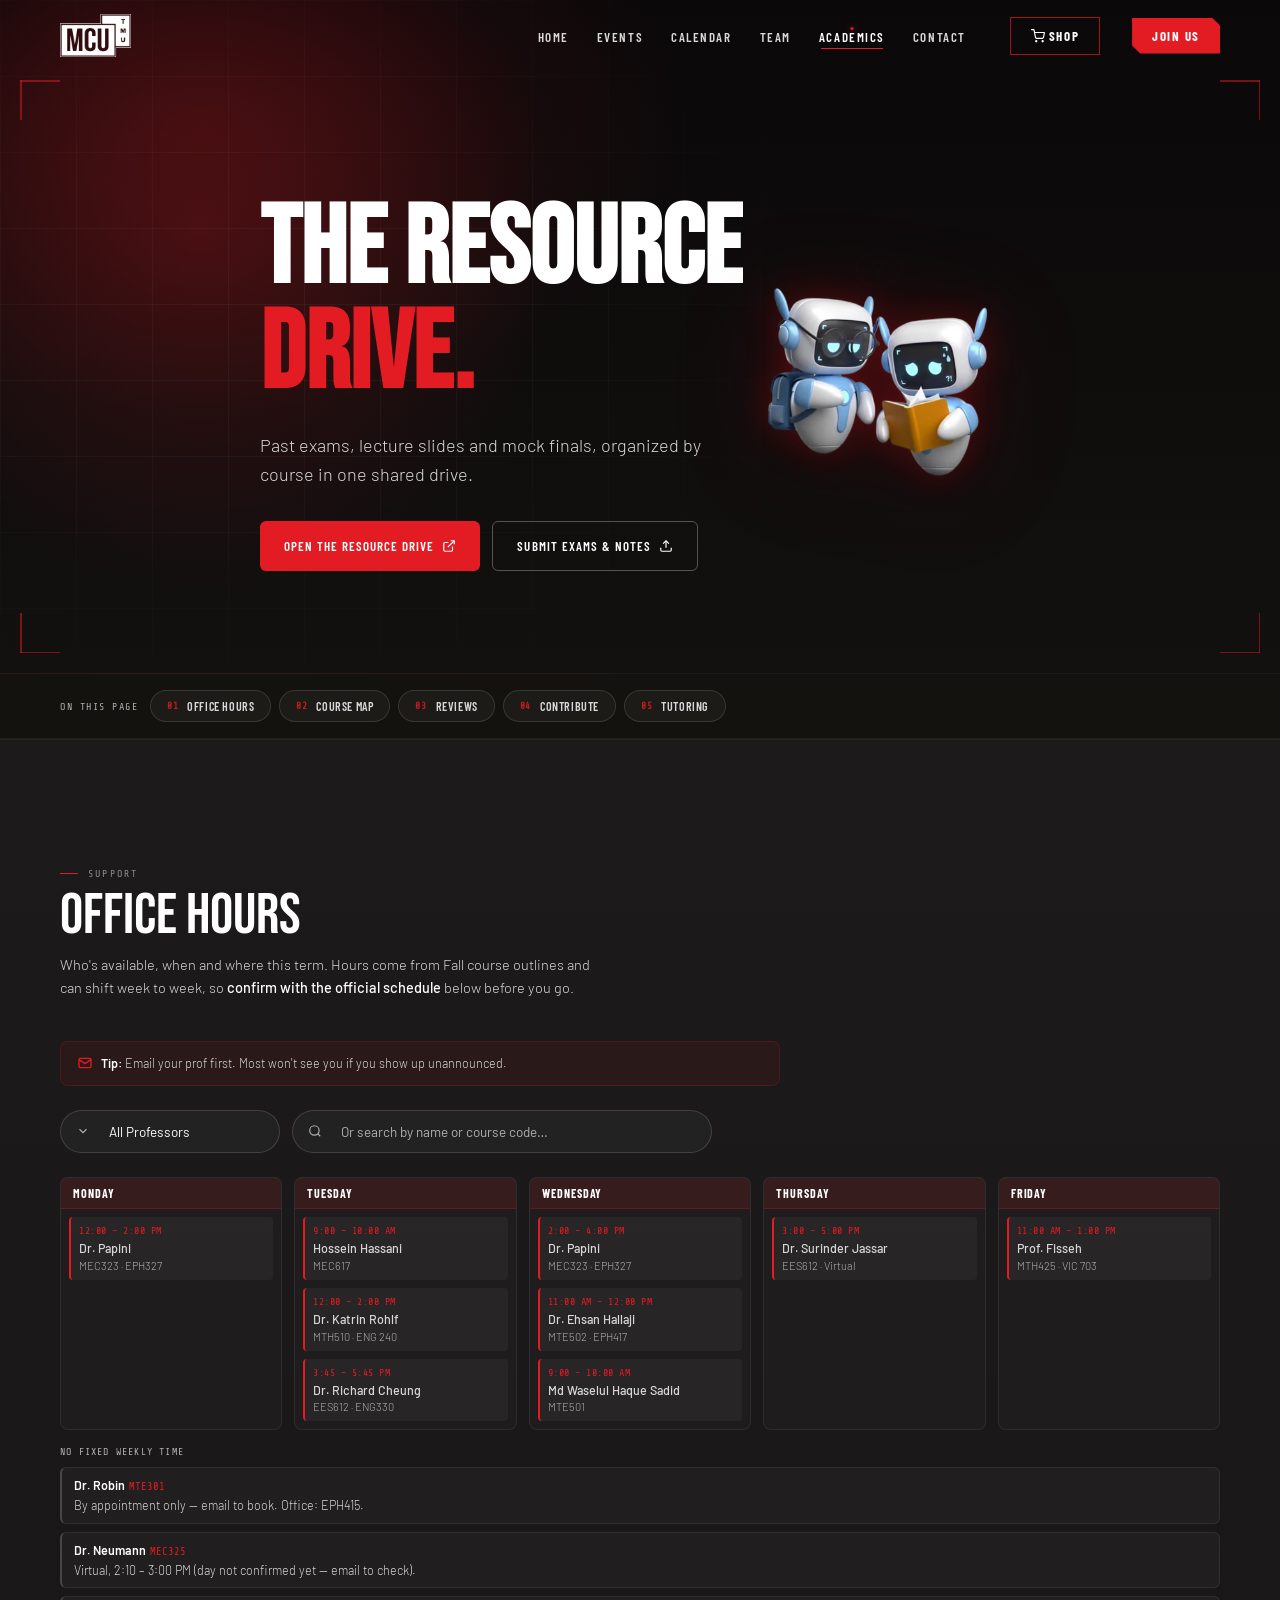
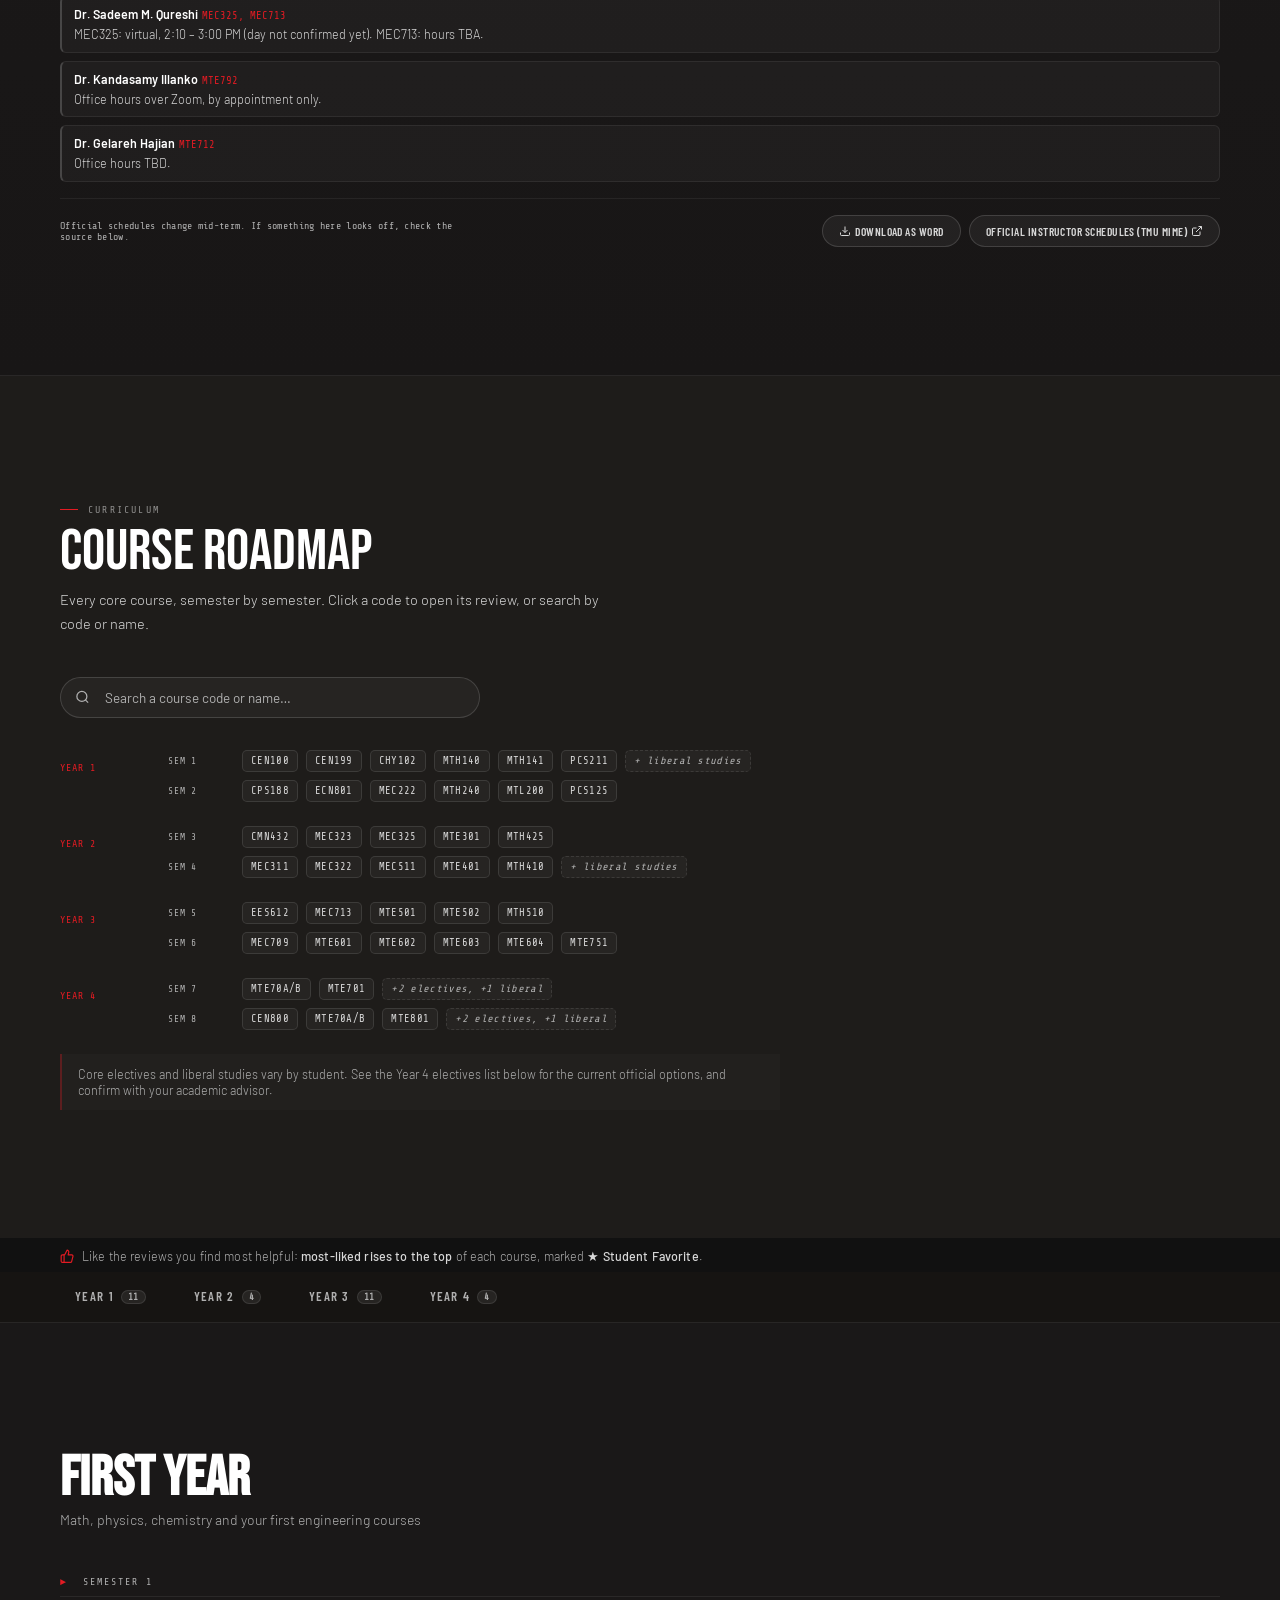
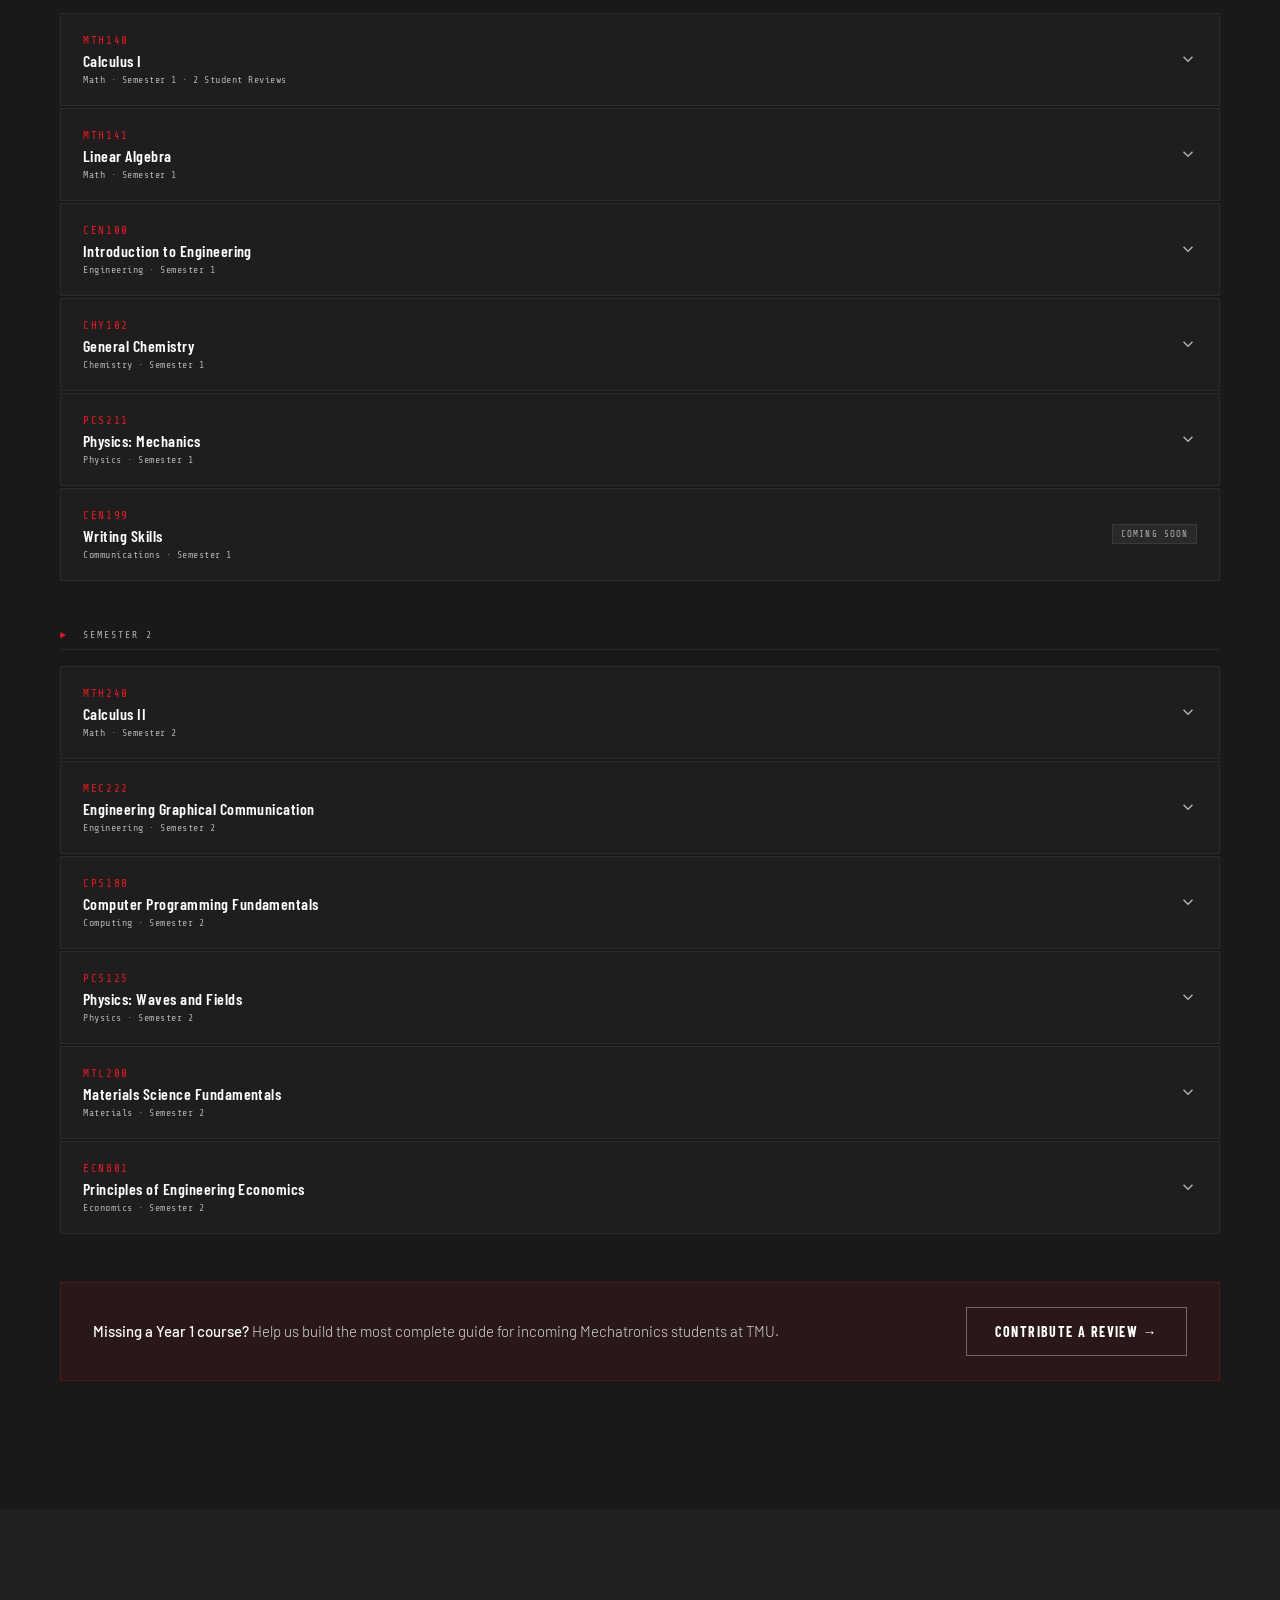
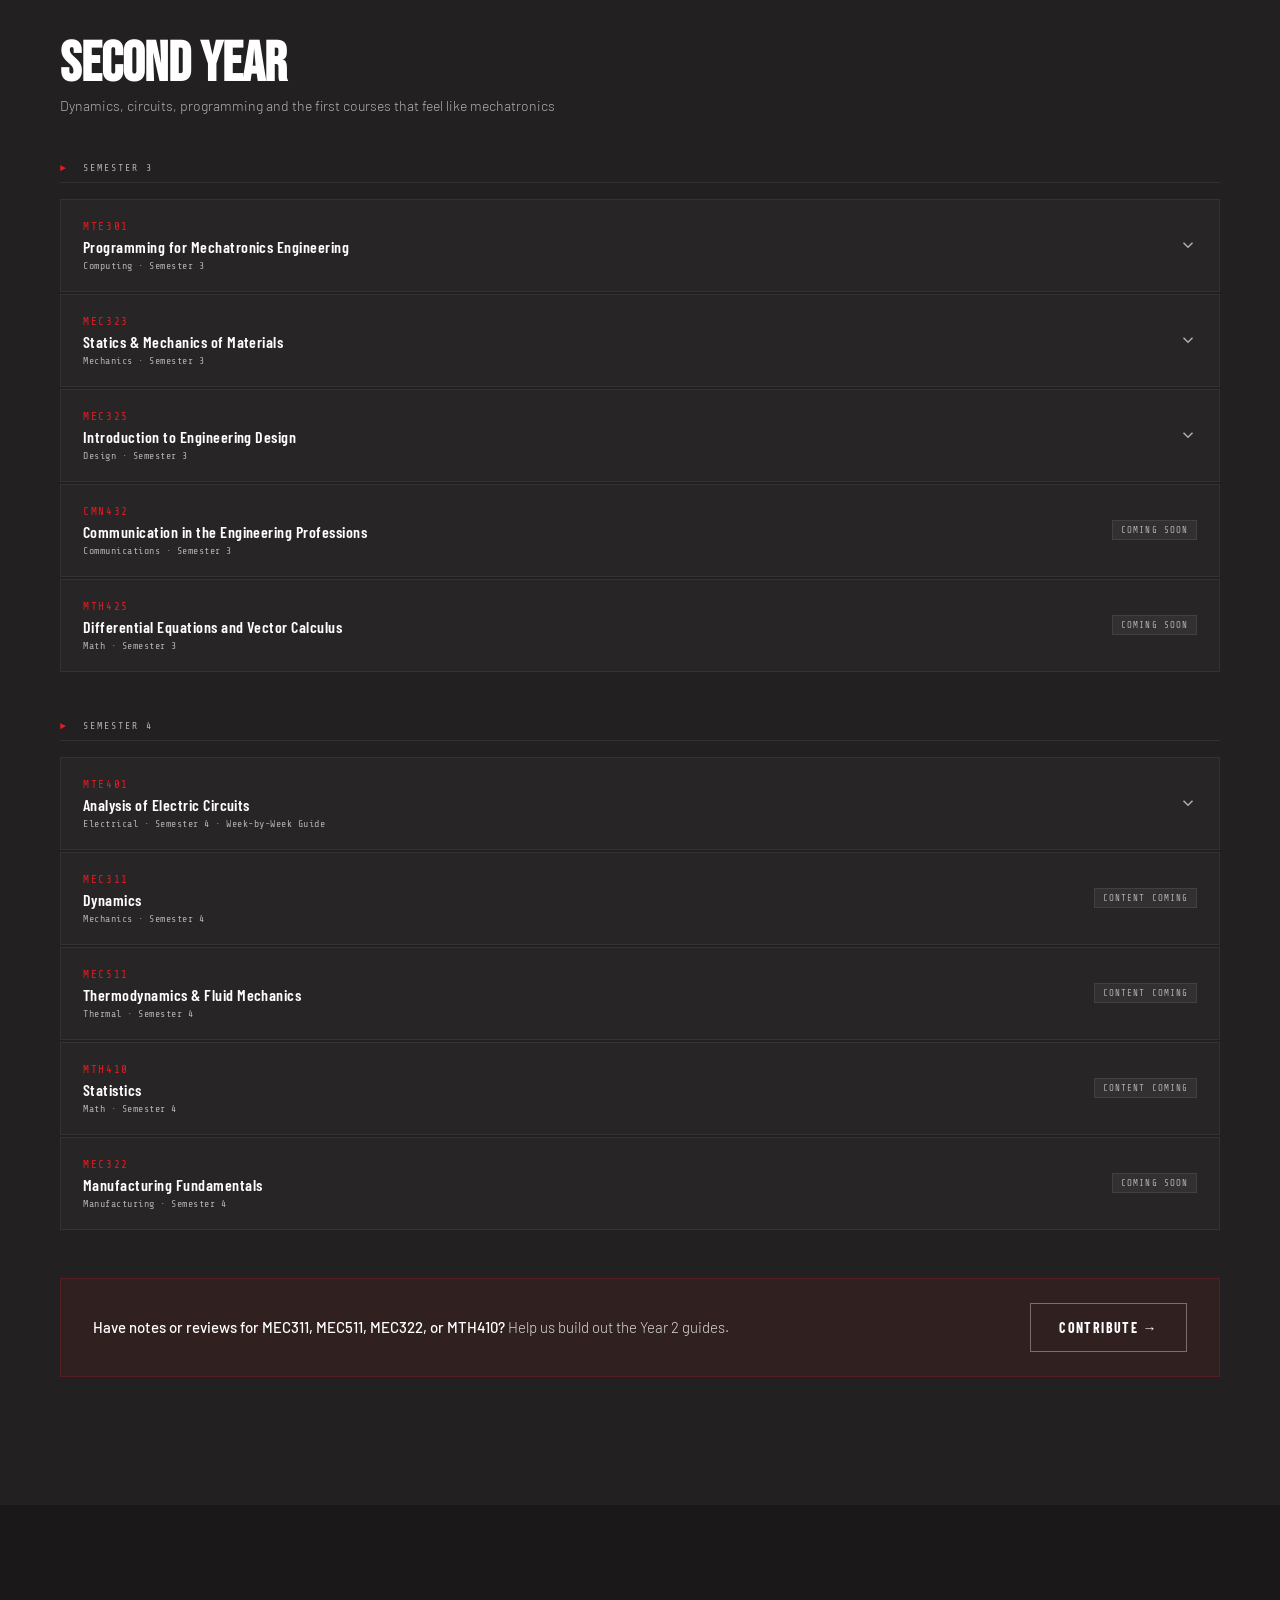
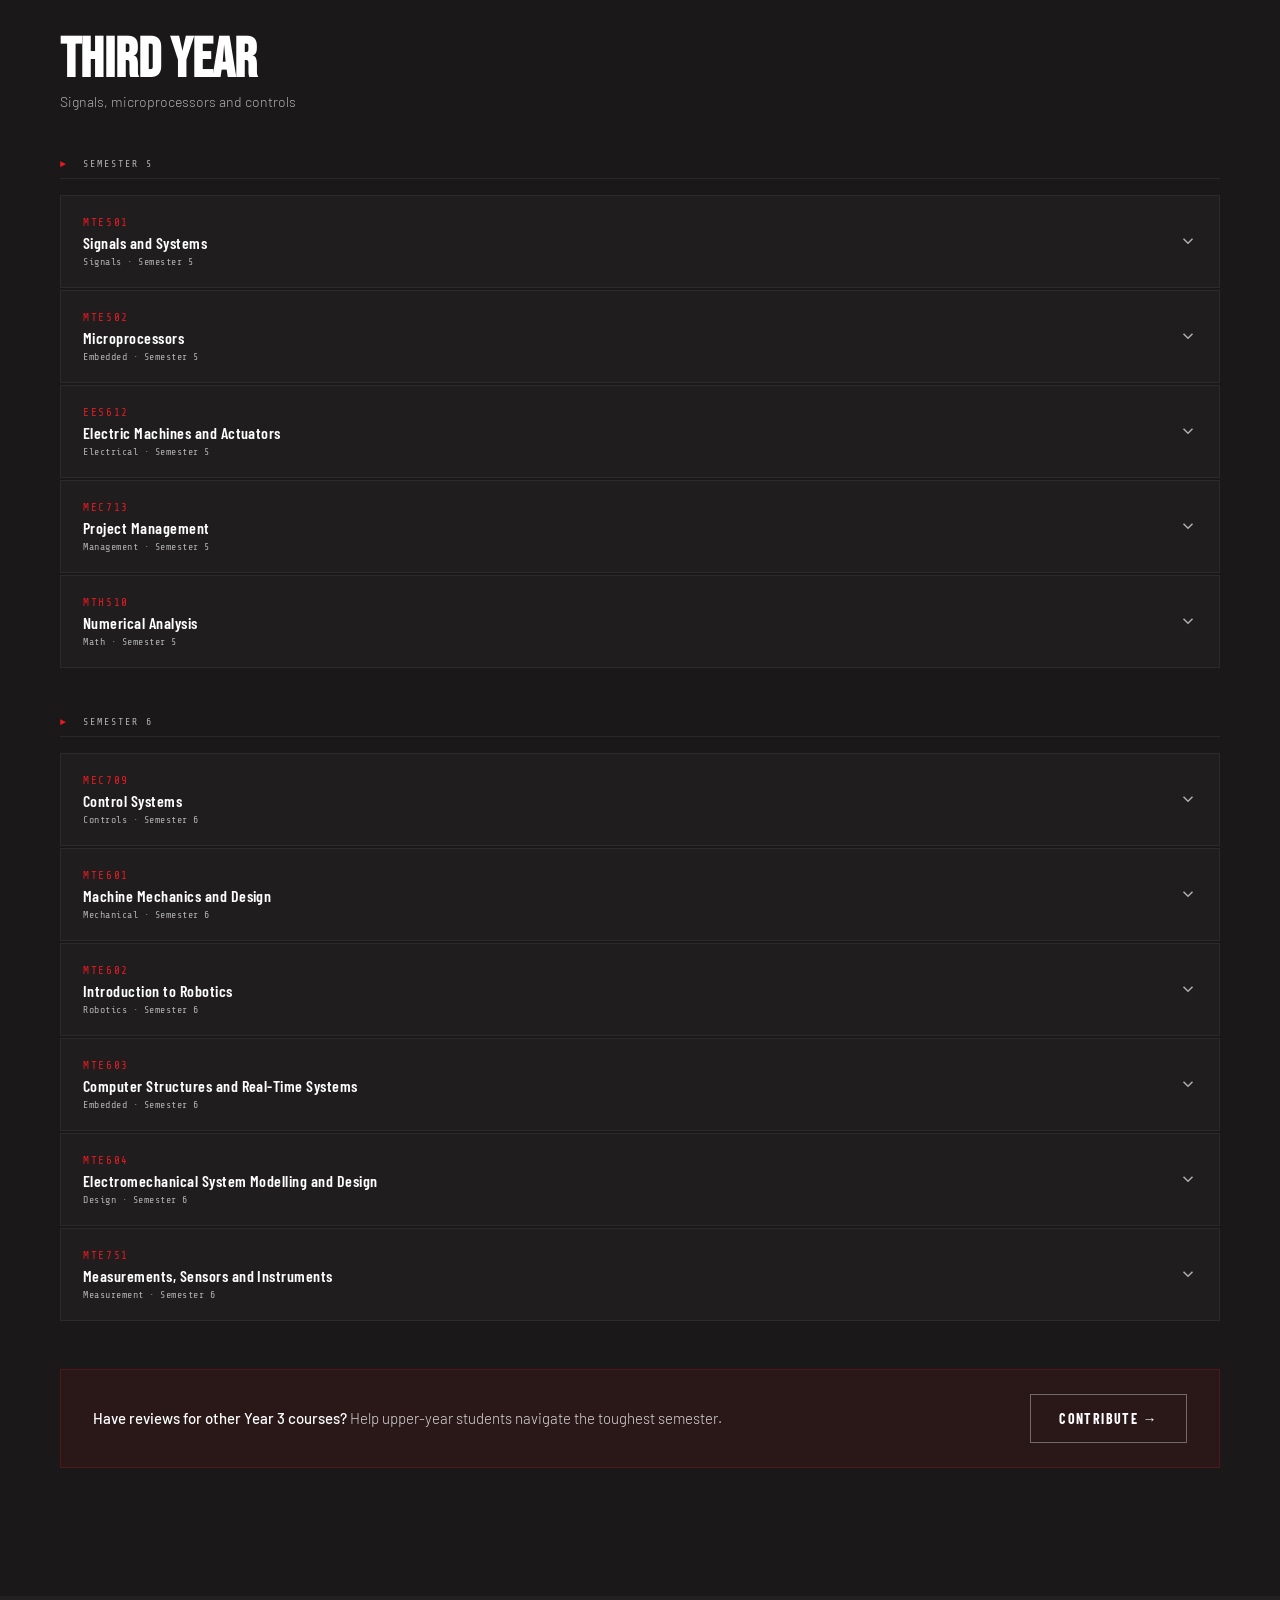
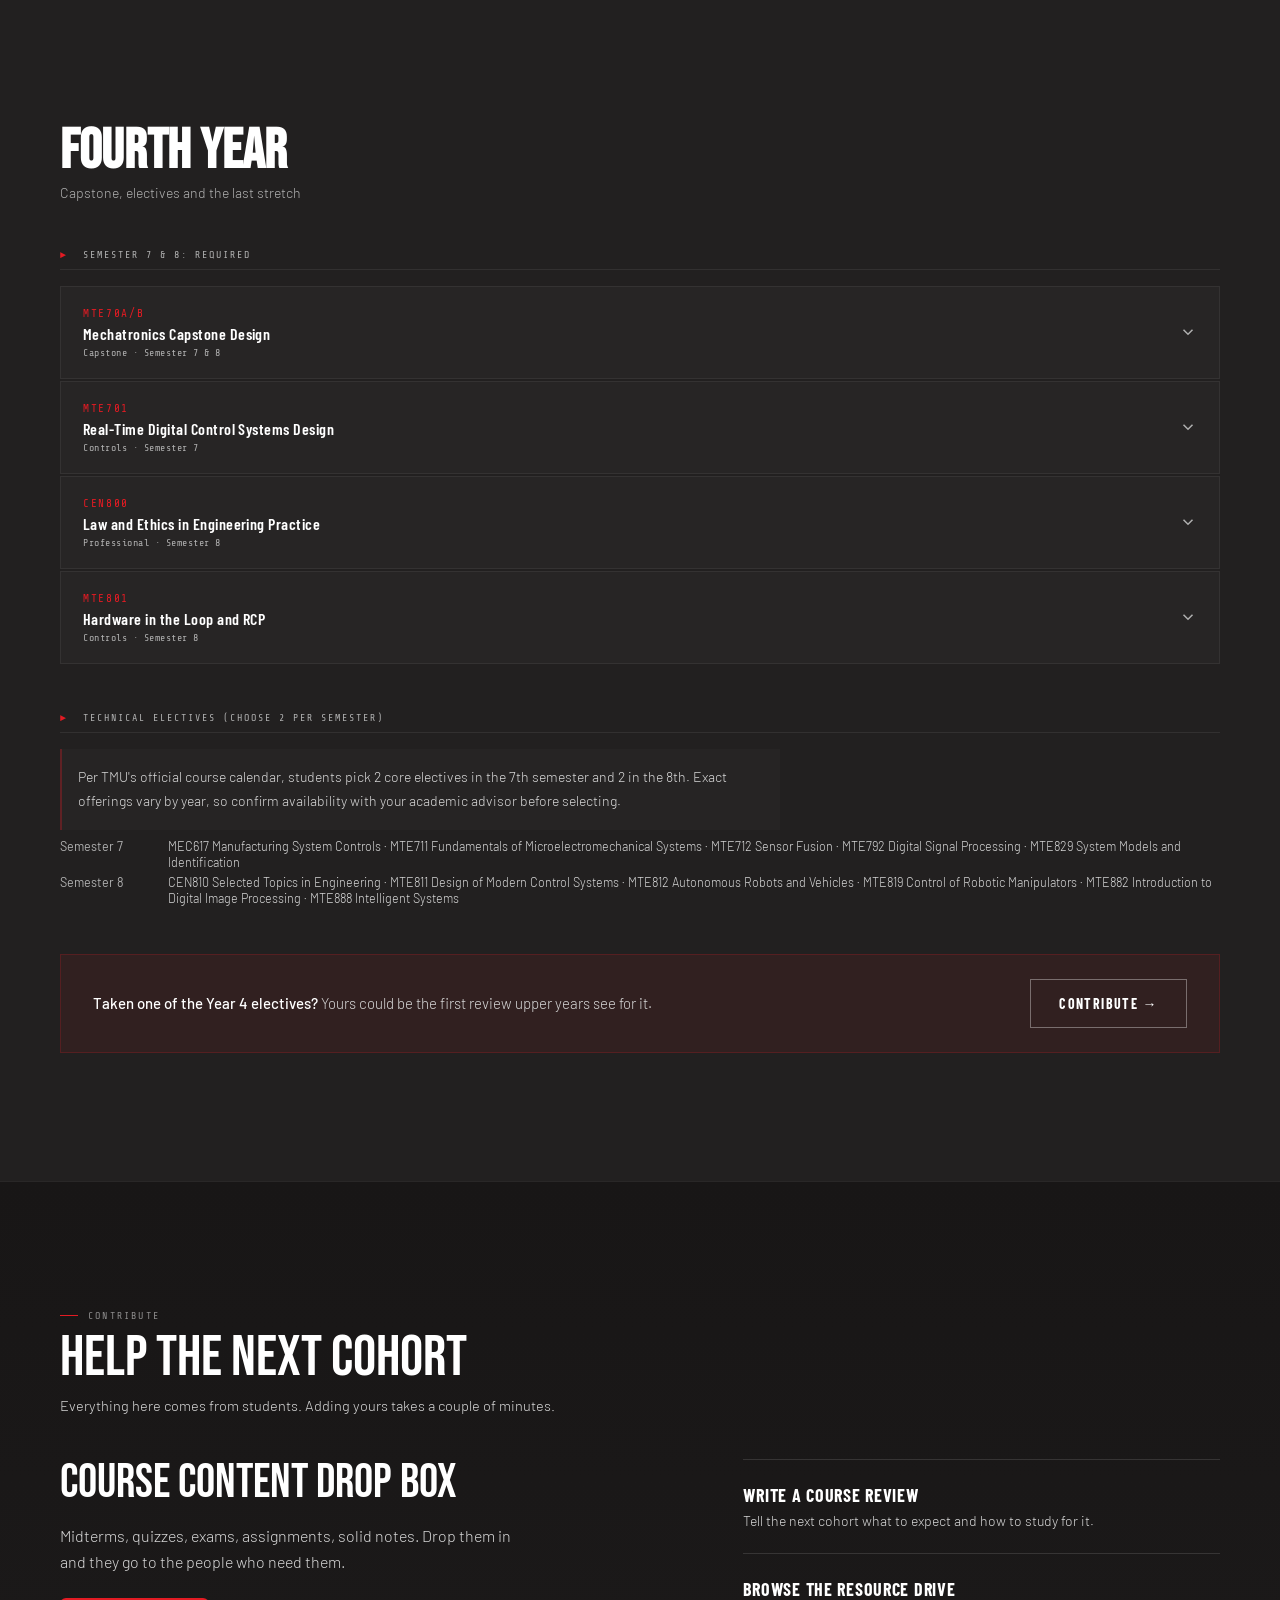
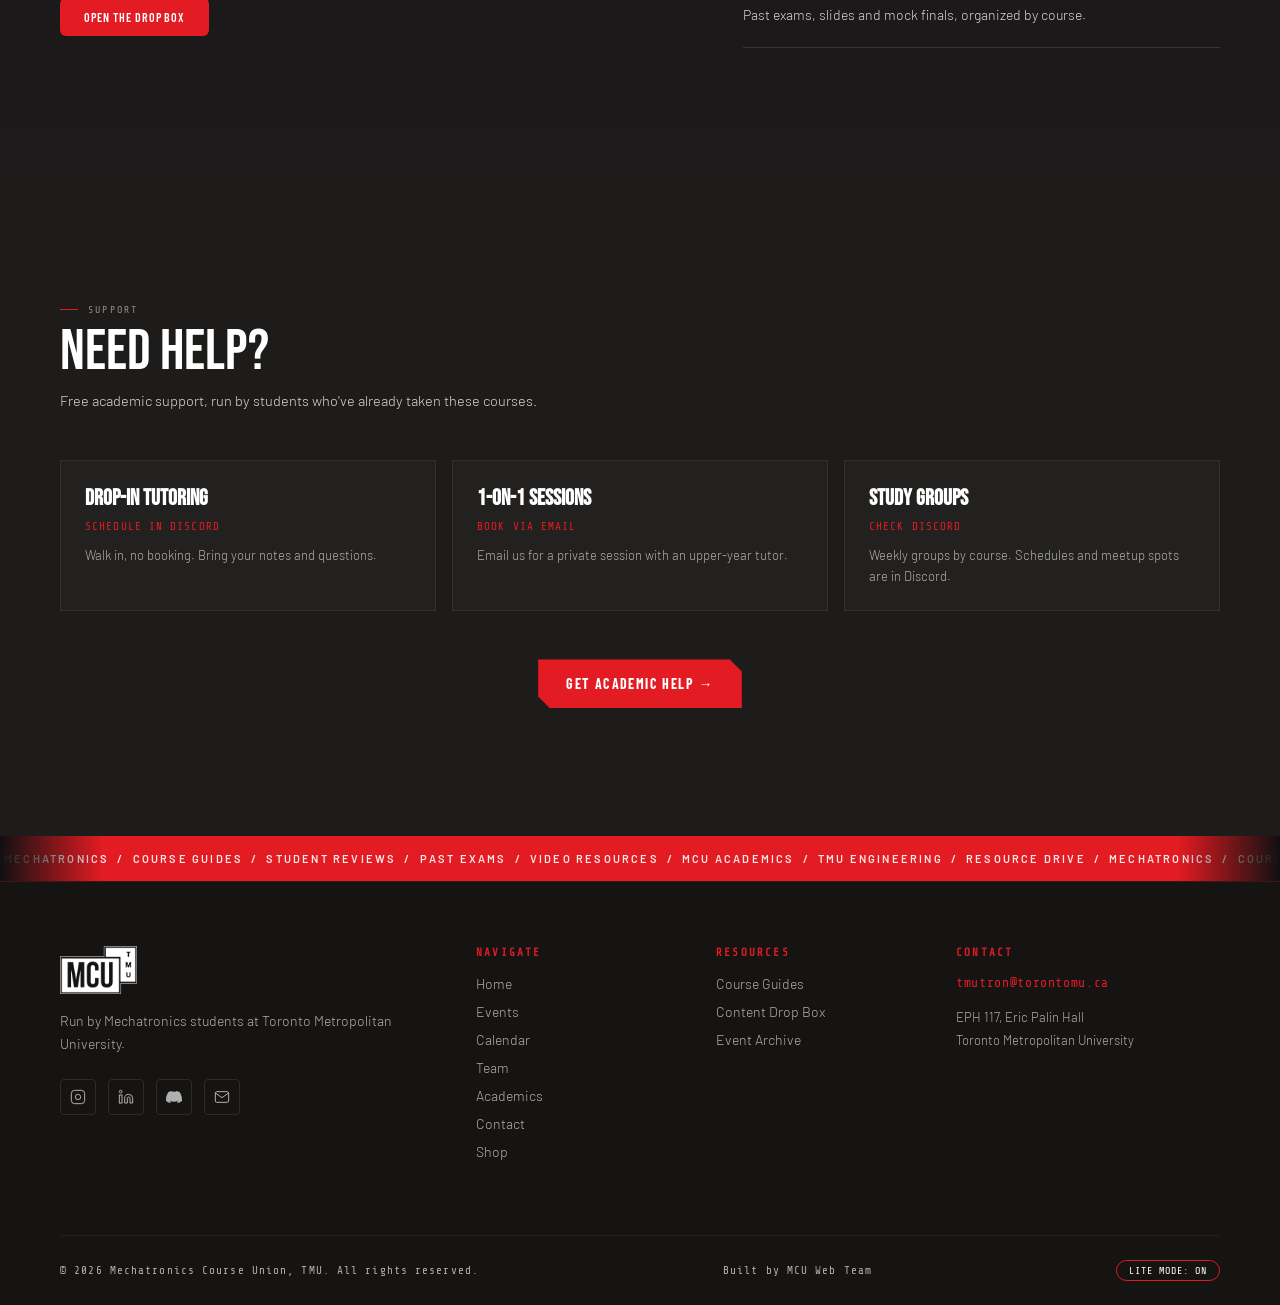
==== commit 0614d001: "Lift the academics page with shared section heads and a course finder The page is the academic hub, " ====
--- a/academics.html
+++ b/academics.html
@@ -387,6 +387,136 @@
     .cb-side span { font-family: var(--font-body); font-size: 14px; font-weight: 300; color: var(--steel-light); }
     .cb-side a:hover strong { color: var(--red); }
     @media (max-width: 800px) { .cb-layout { grid-template-columns: 1fr; gap: 32px; } }
+
+    /* ══════════════════════════════════════════════════
+       UPLIFT — hero atmosphere, shared section heads,
+       course finder, jump tracking, back-to-top
+       ══════════════════════════════════════════════════ */
+    #academics-hero {
+      background:
+        radial-gradient(ellipse 60% 70% at 16% 18%, rgba(227,27,35,0.16) 0%, transparent 62%),
+        linear-gradient(180deg, #0b0809 0%, #131010 100%);
+    }
+    .ac-hero-grid {
+      position: absolute; inset: 0; z-index: 0; pointer-events: none;
+      background-image:
+        linear-gradient(rgba(255,255,255,0.05) 1px, transparent 1px),
+        linear-gradient(90deg, rgba(255,255,255,0.05) 1px, transparent 1px);
+      background-size: 76px 76px;
+      -webkit-mask-image: radial-gradient(ellipse 62% 85% at 20% 45%, #000 5%, transparent 78%);
+      mask-image: radial-gradient(ellipse 62% 85% at 20% 45%, #000 5%, transparent 78%);
+    }
+    .ac-hero-glow {
+      position: absolute; z-index: 0; pointer-events: none;
+      width: 60vw; height: 60vw; max-width: 760px; max-height: 760px;
+      left: -14%; top: -22%;
+      background: radial-gradient(circle, rgba(227,27,35,0.20), transparent 66%);
+    }
+    .ac-hero-scan {
+      position: absolute; left: 0; right: 0; top: 0; height: 1px; z-index: 1; pointer-events: none;
+      background: linear-gradient(90deg, transparent, rgba(227,27,35,0.85), transparent);
+      box-shadow: 0 0 16px rgba(227,27,35,0.45);
+      animation: ac-sweep 9s cubic-bezier(0.4,0,0.2,1) infinite;
+      opacity: 0.7;
+    }
+    @keyframes ac-sweep {
+      0%   { transform: translateY(0); opacity: 0; }
+      10%  { opacity: 0.75; }
+      75%  { opacity: 0.5; }
+      100% { transform: translateY(60vh); opacity: 0; }
+    }
+    #academics-hero { border-bottom: 1px solid rgba(255,255,255,0.07); }
+
+    /* ── shared section head ── */
+    .ac-head {
+      display: flex; flex-direction: column; gap: 10px;
+      margin-bottom: clamp(26px, 3.6vw, 42px);
+    }
+    .ac-kicker {
+      display: inline-flex; align-items: center; gap: 10px;
+      font-family: var(--font-mono); font-size: 10px; letter-spacing: 0.22em;
+      text-transform: uppercase; color: rgba(255,255,255,0.5);
+    }
+    .ac-kicker::before { content: ''; width: 18px; height: 1px; background: var(--red); }
+    .ac-head h2 {
+      font-family: var(--font-display); font-weight: 400;
+      font-size: clamp(34px, 4.6vw, 58px); line-height: 0.92;
+      color: var(--white); margin: 0;
+    }
+    .ac-head p {
+      font-family: var(--font-body); font-size: 14.5px; font-weight: 300;
+      line-height: 1.6; color: var(--steel-light); max-width: 68ch; margin: 0;
+    }
+    .ac-head p strong { color: #fff; font-weight: 500; }
+
+    /* ── course finder ── */
+    .rd-tools { display: flex; align-items: center; gap: 14px; flex-wrap: wrap; margin-top: 2px; }
+    .rd-search { position: relative; flex: 1; min-width: 240px; max-width: 420px; }
+    .rd-search svg { position: absolute; left: 15px; top: 50%; transform: translateY(-50%); color: var(--steel); pointer-events: none; }
+    #course-search {
+      width: 100%; background: rgba(255,255,255,0.04);
+      border: 1px solid rgba(255,255,255,0.14); border-radius: 24px;
+      padding: 11px 16px 11px 44px;
+      font-family: var(--font-body); font-size: 13.5px; color: #fff; outline: none;
+      transition: border-color 0.2s, background 0.2s;
+    }
+    #course-search::placeholder { color: var(--steel); }
+    #course-search:focus { border-color: var(--red); background: rgba(255,255,255,0.06); }
+    .rd-note { font-family: var(--font-mono); font-size: 10.5px; letter-spacing: 0.1em; text-transform: uppercase; color: var(--steel); }
+    .rd-note.is-empty { color: var(--red); }
+    .year-section[hidden], .year-section [hidden] { display: none !important; }
+
+    /* ── year tab counts ── */
+    .yr-count {
+      display: inline-block; margin-left: 7px; padding: 1px 6px;
+      font-family: var(--font-mono); font-size: 9.5px; letter-spacing: 0.04em;
+      color: var(--steel); background: rgba(255,255,255,0.07);
+      border: 1px solid rgba(255,255,255,0.1); border-radius: 20px;
+      vertical-align: 1px;
+    }
+    .yr-tab.active .yr-count {
+      color: #fff; background: rgba(227,27,35,0.25); border-color: rgba(227,27,35,0.5);
+    }
+
+    /* ── jump strip ── */
+    .ql-btn { display: inline-flex; align-items: center; gap: 9px; }
+    .ql-btn i {
+      font-family: var(--font-mono); font-style: normal; font-size: 9.5px;
+      color: var(--red); letter-spacing: 0.06em; opacity: 0.85;
+    }
+    .ql-btn.on { border-color: var(--red); color: #fff; background: rgba(227,27,35,0.12); }
+
+    /* ── course cards: a little more depth ── */
+    .course-card { background: rgba(255,255,255,0.022); }
+    @media (hover: hover) {
+      .course-card { transition: border-color 0.25s, background 0.25s, transform 0.25s var(--ease-out-expo); }
+      .course-card:hover { background: rgba(255,255,255,0.035); transform: translateX(2px); }
+    }
+    .course-header { padding: 20px 22px; }
+
+    /* ── reading comfort: long review text gets a sane measure ── */
+    .course-overview, .review-text { max-width: 74ch; }
+
+    /* ── back to top ── */
+    #to-top {
+      position: fixed; right: clamp(16px, 3vw, 32px); bottom: clamp(16px, 3vw, 32px);
+      z-index: 90; width: 44px; height: 44px; border-radius: 50%;
+      display: grid; place-items: center;
+      color: #fff; background: rgba(18,14,14,0.92);
+      border: 1px solid rgba(255,255,255,0.16);
+      -webkit-backdrop-filter: blur(6px); backdrop-filter: blur(6px);
+      cursor: pointer; opacity: 0; visibility: hidden;
+      transform: translateY(10px);
+      transition: opacity 0.25s, transform 0.25s, visibility 0.25s, border-color 0.25s, background 0.25s;
+    }
+    #to-top.show { opacity: 1; visibility: visible; transform: none; }
+    #to-top:hover { border-color: var(--red); background: rgba(227,27,35,0.92); }
+
+    @media (prefers-reduced-motion: reduce) {
+      .ac-hero-scan { animation: none; opacity: 0; }
+      #to-top { transition: none; }
+    }
+    html.lite .ac-hero-scan { animation: none; opacity: 0; }
   </style>
 </head>
 <body>
@@ -426,6 +556,9 @@
 
   <!-- HERO -->
   <section id="academics-hero" data-reveal>
+    <div class="ac-hero-grid" aria-hidden="true"></div>
+    <div class="ac-hero-glow" aria-hidden="true"></div>
+    <div class="ac-hero-scan" aria-hidden="true"></div>
     <div class="hud-corner hud-tl"></div><div class="hud-corner hud-tr"></div>
     <div class="hud-corner hud-bl"></div><div class="hud-corner hud-br"></div>
     <div class="container" style="position:relative;z-index:1;">
@@ -468,12 +601,12 @@
   <div id="ac-quicklinks">
     <div class="container">
       <div class="ql-inner">
-        <span class="ql-label">Jump to:</span>
-        <a href="#office-hours" class="ql-btn">Office Hours</a>
-        <a href="#course-roadmap" class="ql-btn">Course Roadmap</a>
-        <a href="#year-1" class="ql-btn">Course Reviews</a>
-        <a href="#ac-contribute" class="ql-btn">Contribute</a>
-        <a href="#ac-tutoring" class="ql-btn">Tutoring</a>
+        <span class="ql-label">On this page</span>
+        <a href="#office-hours" class="ql-btn"><i>01</i>Office hours</a>
+        <a href="#course-roadmap" class="ql-btn"><i>02</i>Course map</a>
+        <a href="#year-1" class="ql-btn"><i>03</i>Reviews</a>
+        <a href="#ac-contribute" class="ql-btn"><i>04</i>Contribute</a>
+        <a href="#ac-tutoring" class="ql-btn"><i>05</i>Tutoring</a>
       </div>
     </div>
   </div>
@@ -481,16 +614,15 @@
   <!-- ═══════ OFFICE HOURS ═══════ -->
   <section id="office-hours">
     <div class="container">
-      <div class="oh-cal-header">
-        <div>
-          <h2 style="font-family:var(--font-display);font-size:clamp(28px,4vw,40px);color:var(--white);line-height:1;">OFFICE HOURS</h2>
-          <p>A manually-maintained calendar of office hours for profs teaching MCU core courses this term, pulled from Fall course outlines. This is kept up by the MCU team: <strong style="color:var(--steel-light);font-weight:500;">always confirm against the official source below before you go</strong>, since hours can shift week to week.</p>
-        </div>
+      <div class="ac-head reveal-up">
+        <span class="ac-kicker">Support</span>
+        <h2>OFFICE HOURS</h2>
+        <p>Who's available, when and where this term. Hours come from Fall course outlines and can shift week to week, so <strong>confirm with the official schedule</strong> below before you go.</p>
       </div>
 
       <div class="oh-tip">
         <svg width="16" height="16" viewBox="0 0 24 24" fill="none" stroke="currentColor" stroke-width="2"><path d="M4 4h16v16H4z" opacity="0"/><rect x="3" y="5" width="18" height="14" rx="2"/><path d="m3 7 9 6 9-6"/></svg>
-        <p><strong>Tip:</strong> Most profs won't see you if you show up unannounced. Email them ahead of time to book a specific office-hours slot. A lot of students don't realize this until later.</p>
+        <p><strong>Tip:</strong> Email your prof first. Most won't see you if you show up unannounced.</p>
       </div>
 
       <div class="oh-controls">
@@ -509,7 +641,7 @@
       <div class="oh-flex-list" id="oh-flex-list"></div>
 
       <div class="oh-cal-footer">
-        <p>The official source may be more current, but it isn't always updated or accurate. That's why we're building this calendar.</p>
+        <p>Official schedules change mid-term. If something here looks off, check the source below.</p>
         <div class="oh-footer-links">
           <button type="button" id="oh-export-btn" class="oh-btn-secondary">
             <svg width="12" height="12" viewBox="0 0 24 24" fill="none" stroke="currentColor" stroke-width="2"><path d="M21 15v4a2 2 0 0 1-2 2H5a2 2 0 0 1-2-2v-4"/><polyline points="7 10 12 15 17 10"/><line x1="12" y1="15" x2="12" y2="3"/></svg>
@@ -700,9 +832,17 @@
   <!-- ═══════ COURSE ROADMAP ═══════ -->
   <section id="course-roadmap" data-reveal>
     <div class="container" style="position:relative;z-index:1;">
-      <div class="section-header reveal-up">
-        <h2 class="section-title">COURSE ROADMAP</h2>
-        <p class="section-desc">The Mechatronics sequence at a glance. Click any course to jump to its card below.</p>
+      <div class="ac-head reveal-up">
+        <span class="ac-kicker">Curriculum</span>
+        <h2>COURSE ROADMAP</h2>
+        <p>Every core course, semester by semester. Click a code to open its review, or search by code or name.</p>
+      </div>
+      <div class="rd-tools reveal-up">
+        <div class="rd-search">
+          <svg width="15" height="15" viewBox="0 0 24 24" fill="none" stroke="currentColor" stroke-width="2" aria-hidden="true"><circle cx="11" cy="11" r="8"/><line x1="21" y1="21" x2="16.65" y2="16.65"/></svg>
+          <input type="search" id="course-search" placeholder="Search a course code or name…" autocomplete="off" aria-label="Search courses">
+        </div>
+        <span class="rd-note" id="course-search-note" role="status" aria-live="polite"></span>
       </div>
       <div class="roadmap-track">
         <div class="roadmap-year-row reveal-up">
@@ -1439,9 +1579,10 @@
   <!-- CONTRIBUTE -->
   <section id="ac-contribute">
     <div class="container" style="position:relative;z-index:1;">
-      <div class="section-header">
-        <h2 class="section-title">HELP THE NEXT COHORT</h2>
-        <p class="section-desc">Everything on this page and in the drive comes from students. Adding yours takes a couple of minutes.</p>
+      <div class="ac-head">
+        <span class="ac-kicker">Contribute</span>
+        <h2>HELP THE NEXT COHORT</h2>
+        <p>Everything here comes from students. Adding yours takes a couple of minutes.</p>
       </div>
       <div class="cb-layout">
         <div class="cb-main">
@@ -1460,14 +1601,15 @@
   <!-- TUTORING -->
   <section id="ac-tutoring">
     <div class="container" style="position:relative;z-index:1;">
-      <div class="section-header">
-        <h2 class="section-title">NEED HELP?</h2>
-        <p class="section-desc">MCU offers free academic support run by students who've already been through these courses.</p>
+      <div class="ac-head">
+        <span class="ac-kicker">Support</span>
+        <h2>NEED HELP?</h2>
+        <p>Free academic support, run by students who've already taken these courses.</p>
       </div>
       <div class="tutoring-grid">
-        <div class="tutoring-card"><h4>Drop-In Tutoring</h4><div class="tc-detail"><a href="https://discord.gg/zHs7e9KayC" target="_blank" rel="noopener" style="color:var(--red);text-decoration:none;">Check Discord for schedule</a></div><p>Walk in, get help. No booking required. Bring your notes and questions and a tutor will work through them with you.</p></div>
-        <div class="tutoring-card"><h4>1-on-1 Sessions</h4><div class="tc-detail">Book via email</div><p>Need focused time on a specific topic? Email us to book a private session with an upper-year tutor who's taken the course.</p></div>
-        <div class="tutoring-card"><h4>Study Groups</h4><div class="tc-detail">Check Discord</div><p>Weekly study groups organized by course. Check the MCU Discord server for current schedules and meetup spots.</p></div>
+        <div class="tutoring-card"><h4>Drop-In Tutoring</h4><div class="tc-detail"><a href="https://discord.gg/zHs7e9KayC" target="_blank" rel="noopener" style="color:var(--red);text-decoration:none;">Schedule in Discord</a></div><p>Walk in, no booking. Bring your notes and questions.</p></div>
+        <div class="tutoring-card"><h4>1-on-1 Sessions</h4><div class="tc-detail">Book via email</div><p>Email us for a private session with an upper-year tutor.</p></div>
+        <div class="tutoring-card"><h4>Study Groups</h4><div class="tc-detail">Check Discord</div><p>Weekly groups by course. Schedules and meetup spots are in Discord.</p></div>
       </div>
       <div style="text-align:center;margin-top: 48px;" >
         <a href="contact.html" class="btn-primary" style="text-decoration:none;">Get Academic Help →</a>
@@ -1891,5 +2033,120 @@
     setTimeout(function () { el.classList.add('in-view'); }, 300);
   })();
   </script>
+
+  <button id="to-top" type="button" aria-label="Back to top">
+    <svg width="16" height="16" viewBox="0 0 24 24" fill="none" stroke="currentColor" stroke-width="2" stroke-linecap="round" stroke-linejoin="round" aria-hidden="true"><line x1="12" y1="19" x2="12" y2="5"/><polyline points="5 12 12 5 19 12"/></svg>
+  </button>
+
+  <script>
+  /* ── page helpers: year counts, course finder, jump tracking, back to top ── */
+  (function () {
+
+    /* how many courses in each year actually have reviews */
+    Array.prototype.forEach.call(document.querySelectorAll('.yr-tab'), function (tab) {
+      var sec = document.getElementById('year-' + tab.dataset.year);
+      if (!sec) return;
+      var reviewed = sec.querySelectorAll('.course-card.has-content').length;
+      var total = sec.querySelectorAll('.course-card').length;
+      var badge = document.createElement('span');
+      badge.className = 'yr-count';
+      badge.textContent = reviewed;
+      badge.title = reviewed + ' of ' + total + ' courses have reviews';
+      tab.appendChild(badge);
+      tab.setAttribute('aria-label', 'Year ' + tab.dataset.year + ', ' + reviewed + ' reviewed courses');
+    });
+
+    /* find a course by code or name */
+    var search = document.getElementById('course-search');
+    var note = document.getElementById('course-search-note');
+    if (search) {
+      var cards = Array.prototype.slice.call(document.querySelectorAll('.year-section .course-card'));
+      var sections = Array.prototype.slice.call(document.querySelectorAll('.year-section'));
+      var index = cards.map(function (c) {
+        var code = c.querySelector('.course-code');
+        var name = c.querySelector('.course-name');
+        return {
+          el: c,
+          text: ((code ? code.textContent : '') + ' ' + (name ? name.textContent : '')).toLowerCase()
+        };
+      });
+
+      var applyFilter = function () {
+        var q = search.value.trim().toLowerCase();
+        var shown = 0;
+        index.forEach(function (item) {
+          var hit = !q || item.text.indexOf(q) > -1;
+          item.el.hidden = !hit;
+          if (hit) shown++;
+        });
+        sections.forEach(function (sec) {
+          var any = Array.prototype.some.call(sec.querySelectorAll('.course-card'), function (c) { return !c.hidden; });
+          sec.hidden = !!q && !any;
+          Array.prototype.forEach.call(sec.querySelectorAll('.courses-grid'), function (grid) {
+            var has = Array.prototype.some.call(grid.querySelectorAll('.course-card'), function (c) { return !c.hidden; });
+            grid.hidden = !!q && !has;
+            var label = grid.previousElementSibling;
+            if (label && label.classList && label.classList.contains('semester-label')) label.hidden = !!q && !has;
+          });
+        });
+        if (!note) return;
+        if (!q) { note.textContent = ''; note.classList.remove('is-empty'); return; }
+        note.textContent = shown ? shown + (shown === 1 ? ' course matches' : ' courses match') : 'No courses match that search';
+        note.classList.toggle('is-empty', !shown);
+      };
+
+      search.addEventListener('input', applyFilter);
+      search.addEventListener('keydown', function (e) {
+        if (e.key === 'Escape') { search.value = ''; applyFilter(); }
+      });
+    }
+
+    /* highlight the jump link for the section you're reading */
+    var jumpLinks = Array.prototype.slice.call(document.querySelectorAll('.ql-btn'));
+    var jumpTargets = jumpLinks.map(function (a) { return document.getElementById(a.getAttribute('href').slice(1)); });
+    var spyQueued = false;
+
+    function updateSpy() {
+      spyQueued = false;
+      var nav = document.getElementById('nav');
+      var line = (nav ? nav.offsetHeight : 72) + 140;
+      var best = -1;
+      jumpTargets.forEach(function (el, i) {
+        if (!el || el.hidden) return;
+        var r = el.getBoundingClientRect();
+        if (r.top <= line && r.bottom > 0) best = i;
+      });
+      jumpLinks.forEach(function (a, i) { a.classList.toggle('on', i === best); });
+    }
+    function queueSpy() {
+      if (spyQueued) return;
+      spyQueued = true;
+      requestAnimationFrame(updateSpy);
+    }
+    window.addEventListener('scroll', queueSpy, { passive: true });
+    window.addEventListener('resize', queueSpy);
+    updateSpy();
+
+    /* back to top */
+    var toTop = document.getElementById('to-top');
+    if (toTop) {
+      var reduce = window.matchMedia('(prefers-reduced-motion: reduce)').matches;
+      var topQueued = false;
+      function updateTop() {
+        topQueued = false;
+        toTop.classList.toggle('show', (window.scrollY || 0) > 700);
+      }
+      window.addEventListener('scroll', function () {
+        if (topQueued) return;
+        topQueued = true;
+        requestAnimationFrame(updateTop);
+      }, { passive: true });
+      toTop.addEventListener('click', function () {
+        window.scrollTo({ top: 0, behavior: reduce ? 'auto' : 'smooth' });
+      });
+      updateTop();
+    }
+  })();
+  </script>
 </body>
 </html>
